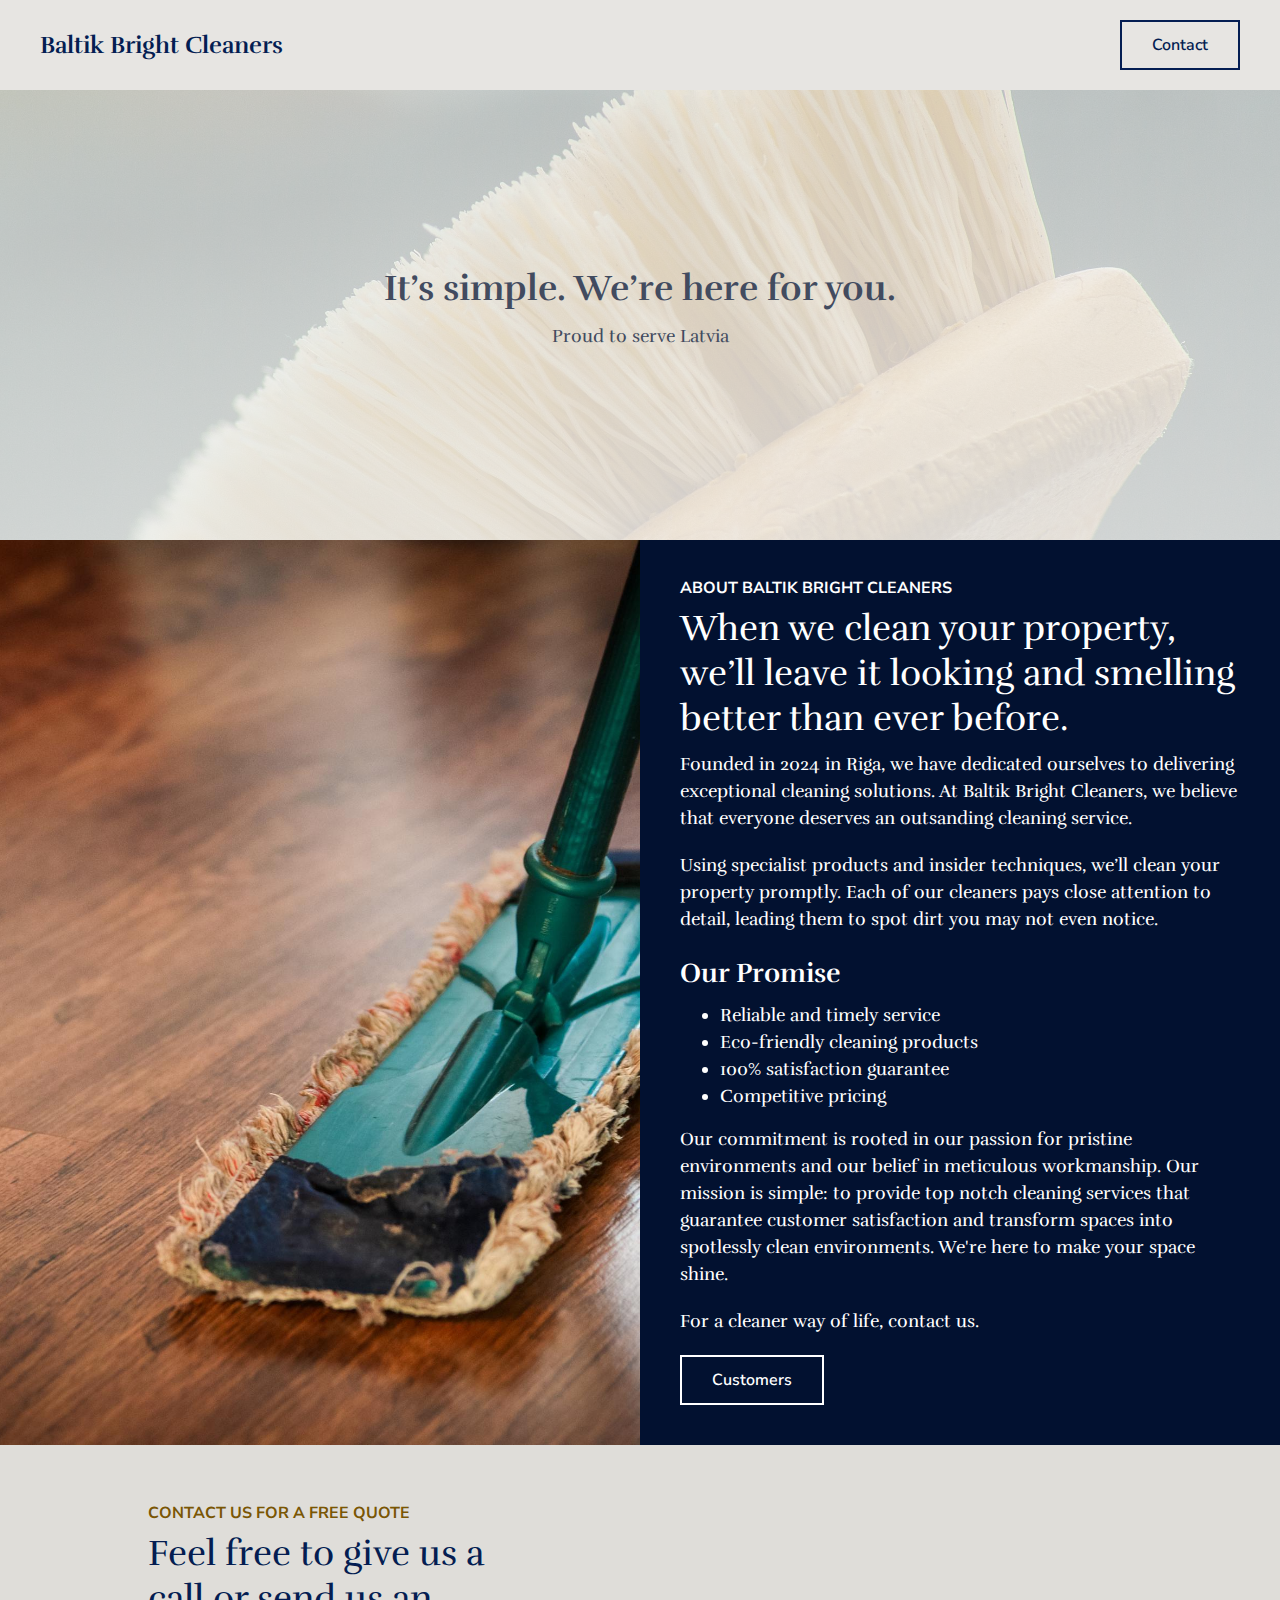
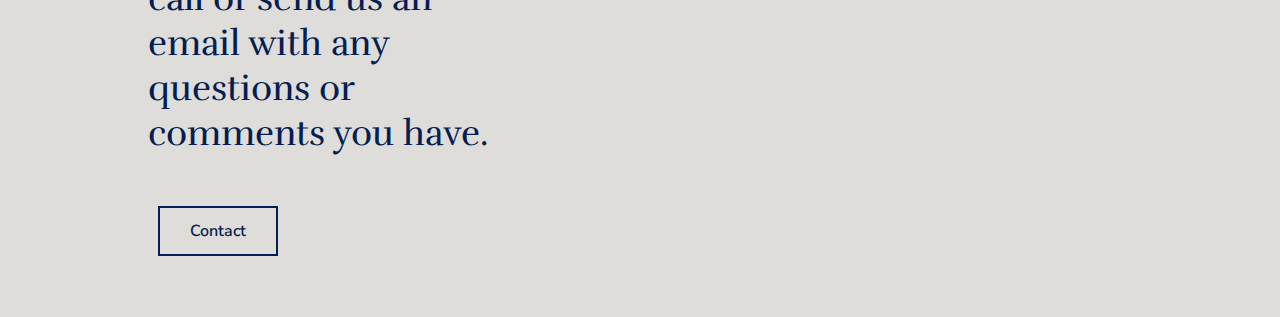
==== about/index.html @ f5e33659 "optimize page titles" ====
<!DOCTYPE html>
<html lang="en">

<head>
  <meta http-equiv="Content-Type" content="text/html; charset=UTF-8">
  <meta http-equiv="X-UA-Compatible" content="IE=edge">
  <meta http-equiv="Content-Language" content="en">
  <meta name="viewport" content="width=device-width">
  <meta content="origin-when-cross-origin" name="referrer">
  <script src="https://code.jquery.com/jquery-3.7.1.min.js"
    integrity="sha256-/JqT3SQfawRcv/BIHPThkBvs0OEvtFFmqPF/lYI/Cxo=" crossorigin="anonymous"></script>
    <link rel="stylesheet" href="../assets/css/site.css">
    <link rel="icon" href="../assets/favicon.ico" type="image/x-icon" />
  <title>Baltik Bright Cleaners | About Us</title>
  <meta name="title" content="Baltik Bright Cleaners | About Us">
</head>

<body class="has-fixed-nav is-banner-in">
  <div id="sb-navigation" class="">
    <section
      class="sb-section sb-section-opt-light option-nav-shadow option-nav-link-hover-minimal option-nav-fixed option-nav-links-display-right optio-button-none"
      style="transform: none; top: 0px;">

      <div class="container-fluid sb-container-fluid sb-container">
        <div class="row sb-row sb-row-opt-padding-top-none sb-row-opt-padding-bottom-none sb-row-opt-center">
          <div
            class="sb-column col-xs-12 col-sm-12 col-md-12 col-lg-12 col-xl-12 col-xs-offset-0 col-sm-offset-0 col-md-offset-0 col-lg-offset-0 col-xl-offset-0 sb-component-simple-top-nav">
            <div class="sb-column-content ">
              <div class="wrapper sb-top-header items-can-collapse">
                <a class="sb-top-header__brand brand" href="./index">Baltik Bright Cleaners</a>
                <button aria-label="Show navigation" class="sb-mobile-nav-btn" id="sb-mobile-nav-btn" type="button">
                  <span class="sb-mobile-nav-btn__line"></span>
                </button>

                <nav aria-label="Main" class="sb-top-header__nav sb-nav">
                  <ul class="sb-nav__list">
                    <li class="sb-nav__item sb-nav__btn  ">
                      <a class=" sb-link sb-button sb-button--nav " href="./contact" target="">Contact</a>
                    </li>
                  </ul>
                </nav>
              </div>
              <script>
                $(function () {
                  var
                    $navigationWrapper = $("#sb-navigation"),
                    $navigationSection = $("#sb-navigation > .sb-section")

                  function toggleFixedNavigation() {
                    $navigationSection = $("#sb-navigation > .sb-section")

                    if ($navigationSection.hasClass("option-nav-fixed")) {
                      var $bannerSection = $("#sb-banner > .sb-section")

                      if ($(window).scrollTop() > 0) {
                        $navigationWrapper.addClass("sb-nav--fixed");

                        var bannerOuterHeight = 0
                        if ($bannerSection.length > 0 && $("body").hasClass("is-banner-in")) {
                          bannerOuterHeight = $bannerSection.outerHeight();
                          $navigationSection.css('top', bannerOuterHeight + 'px');
                        }

                        if (!$navigationSection.hasClass('option-nav-overlay')) {
                          $('body').css('padding-top', $navigationWrapper.outerHeight() + bannerOuterHeight + 'px')
                        }
                      } else {
                        $navigationWrapper.removeClass("sb-nav--fixed");

                        if ($bannerSection.length > 0) {
                          $navigationSection.css('top', '0px');
                        }

                        if ($bannerSection.length > 0 && $("body").hasClass("is-banner-in")) {
                          $('body').css('padding-top', $bannerSection.outerHeight() + 'px');
                        } else {
                          $('body').css('padding-top', '0px');
                        }
                      }
                    }
                  }

                  // Adjust Hero top padding when nav is overlayed above it
                  function adjustHeroPadding() {
                    if (!$navigationSection.hasClass('option-nav-overlay')) return

                    const $firstHero = $('#sb-page-structure > section:first')

                    if (!$firstHero.hasClass('option-section-hero')) {
                      $navigationSection.removeClass('option-nav-overlay')
                      $('body').removeClass('has-overlay-nav')
                    } else {
                      const navHeight = $navigationSection.outerHeight()
                      const topPadding = navHeight + 20 // Plus default section padding

                      $firstHero.css('paddingTop', `${topPadding}px`);
                    }
                  }

                  adjustHeroPadding()


                  $(window).scroll(function () {
                    toggleFixedNavigation()
                  });

                  $(window).resize(function () {
                    setTimeout(function () {
                      adjustHeroPadding()
                      toggleFixedNavigation()

                      // Properly hide banner on window resize as resizing can adjust banner's height
                      if (!$navigationSection.hasClass("option-nav-fixed") && $('body').hasClass('is-banner-out')) {
                        var $bannerSection = $("#sb-banner")
                        $bannerSection.css('margin-top', '-' + $bannerSection.outerHeight() + 'px')
                      }
                    }, 200)
                  })
                });
              </script>
            </div>
          </div>
        </div>
      </div>
    </section>
  </div>
  <div id="sb-page-structure">
    <section id="about-hero"
      class="sb-section sb-section-opt-light has-background option-section-hero option-align-center"
      style="min-height: 50vh;">
      <div class="sb-background "
        style="background-image: linear-gradient(0deg, rgba(255, 255, 255, 0.8), rgba(255, 255, 255, 0.7)), url(&#39;../assets/img/026b8c1e-3cad-11e8-bbb9-0242ac11000f-jpg-hero_image.jpeg&#39;)">
      </div>
      <div class="container sb-container-fixed sb-container">
        <div class="row sb-row sb-row-opt-padding-top-large sb-row-opt-padding-bottom-large sb-row-opt-center">
          <div
            class="sb-column col-xs-12 col-sm-12 col-md-12 col-lg-12 col-xl-12 col-xs-offset-0 col-sm-offset-0 col-md-offset-0 col-lg-offset-0 col-xl-offset-0 sb-component-hero">
            <div class="sb-column-content ">
              <p>
              </p>
              <div class="sb-content sb-hero option-width sb-section-alignable ">
                <div class="sb-hero__content-wrapper">
                  <h1 class="sb-title sb-hero__title aos-init aos-animate">It’s simple. We’re here for you.</h1>
                  <div class="sb-subtitle sb-hero__subtitle aos-init aos-animate">Proud to serve Latvia</div>
                </div>
                <div class="sb-cta-wrapper sb-section-alignable sb-btn-full-width">
                </div>
              </div>
            </div>
          </div>
        </div>
      </div>
    </section>

    <section id="about"
      class="sb-section sb-section-opt-dark option-align-left option-section-background-hide sb-split-text-image-section option-image-width-6col option-width-12col"
      style="min-height: 100vh;">
      <div class="container-fluid sb-container-fluid sb-container">
        <div class="row sb-row sb-row-opt-padding-top-none sb-row-opt-padding-bottom-none sb-row-opt-center">
          <div
            class="sb-column col-xs-12 col-sm-12 col-md-12 col-lg-12 col-xl-12 col-xs-offset-0 col-sm-offset-0 col-md-offset-0 col-lg-offset-0 col-xl-offset-0 sb-component-split-text-image">
            <div class="sb-column-content ">
              <p>
              </p>
              <div class="sb-split-text-image">
                <div class="sb-split-text-image__content">
                  <div class="sb-split-text-image__body option-width sb-section-alignable">
                    <div class="sb-title sb-split-text-image__content-title">About Baltik Bright Cleaners</div>
                    <div class="sb-subtitle sb-split-text-image__content-subtitle">
                      When we clean your property, we’ll leave it
                      looking and smelling better than ever before.
                    </div>
                    <div class="sb-split-text-image__content-paragraph">
                      <p>Founded in 2024 in Riga, we have dedicated ourselves to delivering exceptional cleaning solutions.
                        At Baltik Bright Cleaners, we believe that everyone deserves an outsanding cleaning service.
                      </p>
                      <p>Using specialist products and insider techniques, we’ll clean your property promptly. Each of
                        our cleaners pays close attention to detail, leading them to spot dirt you may not even notice.
                      </p>
                      <h2>Our Promise</h2>
                      <ul>
                          <li>Reliable and timely service</li>
                          <li>Eco-friendly cleaning products</li>
                          <li>100% satisfaction guarantee</li>
                          <li>Competitive pricing</li>
                      </ul>
                      <p>Our commitment is rooted in our passion for pristine environments and our belief in meticulous workmanship.
                        Our mission is simple: to provide top notch cleaning services that guarantee customer satisfaction and transform spaces into spotlessly clean environments.
                        We're here to make your space shine.
                      </p>
                      <p>For a cleaner way of life, contact us. </p>
                    </div>
                    <div class="sb-cta-wrapper sb-section-alignable ">
                      <span>
                        <a class="sb-cta-wrapper__btn sb-button sb-button--secondary"
                          href="./testimonials" rel=" " target="">
                          Customers
                        </a>
                      </span>
                    </div>
                  </div>
                </div>
                <div class="sb-split-text-image__image">
                  <figure class="lazy"
                    style="background-image: url(&quot;../assets/img/d5908f90-3cb2-11e8-bbb9-0242ac11000f-jpg-hero_image.jpeg&quot;);">
                    <img
                      src="../assets/img/d5908f90-3cb2-11e8-bbb9-0242ac11000f-jpg-hero_image.jpeg">
                  </figure>
                </div>
              </div>
            </div>
          </div>
        </div>
      </div>
    </section>

    <section id="contact-cta-section"
      class="sb-section sb-section-opt-light option-mobile-align-icons-left option-align-left option-section-hero option-align-icons-right">
      <div class="container sb-container-fixed sb-container">
        <div class="row sb-row sb-row-opt-padding-top-large sb-row-opt-padding-bottom-large sb-row-opt-center">
          <div
            class="sb-column col-xs-12 col-sm-12 col-md-6 col-lg-6 col-xl-6 col-xs-offset-0 col-sm-offset-0 col-md-offset-0 col-lg-offset-0 col-xl-offset-0 sb-component-">
            <div class="sb-column-content ">
              <div
                class="row sb-row sb-row-opt-padding-top-none sb-row-opt-padding-bottom-none sb-row-opt-center sb-row-opt-no-component-padding">
                <div
                  class="sb-column col-xs-12 col-sm-12 col-md-12 col-lg-12 col-xl-12 col-xs-offset-0 col-sm-offset-0 col-md-offset-0 col-lg-offset-0 col-xl-offset-0 sb-component-section-title">
                  <div class="sb-column-content ">
                    <div style="display: none;"></div>
                    <div class="sb-section-title sb-section-alignable option-width aos-init aos-animate">Contact us for
                      a free quote</div>
                  </div>
                </div>
              </div>

              <div
                class="row sb-row sb-row-opt-padding-top-none sb-row-opt-padding-bottom-none sb-row-opt-center sb-row-opt-no-component-padding">
                <div
                  class="sb-column col-xs-12 col-sm-12 col-md-12 col-lg-12 col-xl-12 col-xs-offset-0 col-sm-offset-0 col-md-offset-0 col-lg-offset-0 col-xl-offset-0 sb-component-section-subtitle">
                  <div class="sb-column-content ">
                    <div class="sb-section-subtitle sb-section-alignable option-width aos-init aos-animate">
                      Feel free to give us a call or send us an
                      email with any questions or comments you have.
                    </div>
                  </div>
                </div>
              </div>

              <div
                class="row sb-row sb-row-opt-padding-top-none sb-row-opt-padding-bottom-none sb-row-opt-center sb-row-opt-no-component-padding">
                <div
                  class="sb-column col-xs-12 col-sm-12 col-md-12 col-lg-12 col-xl-12 col-xs-offset-0 col-sm-offset-0 col-md-offset-0 col-lg-offset-0 col-xl-offset-0 sb-component-paragraph">
                  <div class="sb-column-content ">
                    <div class="sb-paragraph option-width sb-section-alignable aos-init aos-animate">
                    </div>
                  </div>
                </div>
              </div>

              <div
                class="row sb-row sb-row-opt-padding-top-none sb-row-opt-padding-bottom-none sb-row-opt-center sb-row-opt-no-component-padding">
                <div
                  class="sb-column col-xs-12 col-sm-12 col-md-12 col-lg-12 col-xl-12 col-xs-offset-0 col-sm-offset-0 col-md-offset-0 col-lg-offset-0 col-xl-offset-0 sb-component-call-to-action">
                  <div class="sb-column-content ">
                    <p>
                    </p>
                    <div class="sb-cta-wrapper sb-section-alignable ">
                      <span class="aos-init aos-animate">
                        <a class="sb-cta-wrapper__btn sb-button sb-button--secondary call-to-action"
                          href="./contact" rel=" " target="">
                          Contact
                        </a>
                      </span>
                    </div>
                  </div>
                </div>
              </div>
            </div>
          </div>

          <div
            class="sb-column col-xs-12 col-sm-12 col-md-12 col-lg-12 col-xl-12 col-xs-offset-0 col-sm-offset-0 col-md-offset-0 col-lg-offset-0 col-xl-offset-0 sb-component-social-strip">
            <div class="sb-column-content ">
              <p>
              </p>
              <div class="sb-social-strip sb-section-alignable">
              </div>
            </div>
          </div>
        </div>
      </div>
    </section>
  </div>
</body>

</html>
---- assets/css/site.css ----
@import url('https://fonts.googleapis.com/css2?family=Rufina:wght@400;700&display=swap');
@import url('https://fonts.googleapis.com/css2?family=Nunito+Sans:ital,opsz,wght@0,6..12,200..1000;1,6..12,200..1000&display=swap');


.display-xl-font { font-family:"Nunito Sans";font-style:normal;font-weight:700;text-transform:uppercase;font-size:1rem;line-height:1;letter-spacing:0px; }
      
@media (max-width: 991px) {
  .display-xl-font { font-family:"Nunito Sans";font-style:normal;font-weight:700;text-transform:uppercase;font-size:1rem;line-height:1;letter-spacing:0px; }
}


@media (max-width: 767px) {
  .display-xl-font { font-family:"Nunito Sans";font-style:normal;font-weight:700;text-transform:uppercase;font-size:0.875rem;line-height:1;letter-spacing:0px; }
}



.display-lg-font { font-family:"Rufina";font-style:normal;font-weight:400;text-transform:none;font-size:2.25rem;line-height:1.25;letter-spacing:0px; }

@media (max-width: 991px) {
  .display-lg-font { font-family:"Rufina";font-style:normal;font-weight:400;text-transform:none;font-size:2.25rem;line-height:1.25;letter-spacing:0px; }
}


@media (max-width: 767px) {
  .display-lg-font { font-family:"Rufina";font-style:normal;font-weight:400;text-transform:none;font-size:2.125rem;line-height:1.25;letter-spacing:0px; }
}



.display-font { font-family:"Rufina";font-style:normal;font-weight:400;text-transform:none;font-size:1.375rem;line-height:1.25;letter-spacing:0px; }

@media (max-width: 991px) {
  .display-font { font-family:"Rufina";font-style:normal;font-weight:400;text-transform:none;font-size:1.125rem;line-height:1.25;letter-spacing:0px; }
}


@media (max-width: 767px) {
  .display-font { font-family:"Rufina";font-style:normal;font-weight:400;text-transform:none;font-size:1.125rem;line-height:1.5;letter-spacing:0px; }
}



.display-md-font { font-family:"Rufina";font-style:normal;font-weight:400;text-transform:none;font-size:1.375rem;line-height:1.25;letter-spacing:0px; }

@media (max-width: 991px) {
  .display-md-font { font-family:"Rufina";font-style:normal;font-weight:400;text-transform:none;font-size:1.125rem;line-height:1.25;letter-spacing:0px; }
}


@media (max-width: 767px) {
  .display-md-font { font-family:"Rufina";font-style:normal;font-weight:400;text-transform:none;font-size:1.125rem;line-height:1.5;letter-spacing:0px; }
}



.display-sm-font { font-family:"Rufina";font-style:normal;font-weight:700;text-transform:none;font-size:1.125rem;line-height:1.5;letter-spacing:0px; }

@media (max-width: 991px) {
  .display-sm-font { font-family:"Rufina";font-style:normal;font-weight:700;text-transform:none;font-size:1rem;line-height:1.5;letter-spacing:0px; }
}


@media (max-width: 767px) {
  .display-sm-font { font-family:"Rufina";font-style:normal;font-weight:700;text-transform:none;font-size:1rem;line-height:1.5;letter-spacing:0px; }
}



.body-font { font-family:"Rufina";font-style:normal;font-weight:400;text-transform:none;font-size:1.125rem;line-height:1.5;letter-spacing:0px; }

@media (max-width: 991px) {
  .body-font { font-family:"Rufina";font-style:normal;font-weight:400;text-transform:none;font-size:1rem;line-height:1.5;letter-spacing:0px; }
}


@media (max-width: 767px) {
  .body-font { font-family:"Rufina";font-style:normal;font-weight:400;text-transform:none;font-size:1rem;line-height:1.5;letter-spacing:0px; }
}



.body-sm-font { font-family:"Rufina";font-style:normal;font-weight:400;text-transform:none;font-size:1.125rem;line-height:1.5;letter-spacing:0px; }

@media (max-width: 991px) {
  .body-sm-font { font-family:"Rufina";font-style:normal;font-weight:400;text-transform:none;font-size:1rem;line-height:1.5;letter-spacing:0px; }
}


@media (max-width: 767px) {
  .body-sm-font { font-family:"Rufina";font-style:normal;font-weight:400;text-transform:none;font-size:1rem;line-height:1.5;letter-spacing:0px; }
}

.skip-to-main-content {
  position: absolute;
  width: 1px;
  height: 1px;
  padding: 0;
  margin: -1px;
  overflow: hidden;
  clip: rect(0, 0, 0, 0);
  white-space: nowrap;
  border: 0;
  text-align: center
}

.skip-to-main-content__text {
  font-size: 1.125rem;
  font-style: normal;
  font-family: Rufina;
  font-weight: 400;
  line-height: 1;
  letter-spacing: 0px;
  text-transform: none;
  display: inline-block;
  color: #424b5f;
  padding: 10px 20px
}

@media (max-width: 991px) {
  .skip-to-main-content__text {
    font-size: 1rem;
    font-style: normal;
    font-family: Rufina;
    font-weight: 400;
    line-height: 1;
    letter-spacing: 0px;
    text-transform: none
  }
}

@media (max-width: 767px) {
  .skip-to-main-content__text {
    font-size: 1rem;
    font-style: normal;
    font-family: Rufina;
    font-weight: 400;
    line-height: 1.25;
    letter-spacing: 0px;
    text-transform: none
  }
}

.skip-to-main-content:active,
.skip-to-main-content:focus {
  position: static;
  display: block;
  width: auto;
  height: auto;
  overflow: visible;
  clip: auto;
  white-space: normal
}

.skip-to-main-content:active .skip-to-main-content__text,
.skip-to-main-content:focus .skip-to-main-content__text {
  outline: 1px dotted #424b5f
}

#sb-navigation,
#sb-page-structure,
#sb-footer {
  overflow-x: clip
}

.sb-container {
  display: flex;
  flex: 100%;
  align-items: flex-start;
  flex-direction: column;
  justify-content: center;
  padding: 0;
  position: relative;
  z-index: 200;
  height: 100%
}

.sb-container-fixed {
  max-width: 1024px
}

.sb-section {
  align-items: center;
  display: flex;
  flex-direction: row;
  position: relative;
  z-index: auto;
  padding: 20px
}

.sb-section:first-of-type .sb-container:first-of-type {
  align-items: center;
  display: flex;
  justify-content: center
}

.sb-section-opt-light {
  background-color: #e7e5e2
}

.sb-section-opt-light:nth-of-type(2n+3) {
  background-color: #dfddd9
}

.sb-section-opt-dark {
  background-color: #021130
}

.sb-section-opt-dark:nth-of-type(2n+3) {
  background-color: #000
}

.sb-section-opt-accent {
  background-color: #7a5604
}

.sb-section.has-background>.sb-container::before,
.sb-section.has-background+.sb-section>.sb-container::before {
  display: none !important
}

.sb-row {
  align-items: center;
  margin-left: 0;
  margin-right: 0;
  width: 100%
}

.sb-container-fixed>.sb-row.sb-row-opt-no-component-padding {
  padding-left: 20px;
  padding-right: 20px
}

.sb-row.sb-row-opt-no-component-padding .sb-column {
  padding: 0
}

.sb-column,
.sb-column-content {
  position: relative
}

.sb-background {
  position: absolute;
  top: 0;
  right: 0;
  bottom: 0;
  left: 0;
  background-position: center;
  background-size: cover
}

[data-aos-enabled] #sb-page-structure .sb-section {
  overflow: hidden
}






.option-image-padding-none[class*='option-grid-items-background'] .items-grid__item-image {
  margin: -20px -20px 20px
}

.option-image-padding-none[class*='option-grid-items-background'] .items-grid__item-image .option-image {
  width: 100%
}

.option-image-padding-none[class*='option-grid-items-background'] .items-grid__item-image .option-image::after {
  padding-top: 66.66%
}

.items-grid {
  list-style: none;
  margin: 20px -10px 0 !important;
  padding: 0;
  display: flex;
  flex-direction: row;
  flex-wrap: wrap;
  justify-content: flex-start
}

@media (max-width: 767px) {
  .items-grid {
    margin: 20px 0 0 !important
  }
}

.sb-column .sb-column-content.option-align-left .items-grid.sb-section-alignable {
  justify-content: flex-start
}

.sb-column .sb-column-content.option-align-center .items-grid.sb-section-alignable {
  justify-content: center
}

.items-grid__item {
  margin: 10px 0;
  padding-left: 10px;
  padding-right: 10px;
  flex: 0 0 100%
}

.items-grid__item.is-hidden {
  display: none
}

.items-grid__item-body>a:focus {
  outline: 5px auto;
  outline-offset: 2px
}

.items-grid__item-image>a {
  display: block;
  text-decoration: none !important
}

.items-grid__item-image>a:focus {
  outline: 5px auto;
  outline-offset: 2px
}

.items-grid__item-image figure {
  display: block
}

.option-align-center .items-grid__item-image figure {
  margin-left: auto;
  margin-right: auto
}

.items-grid__header {
  font-size: 1.5rem;
  font-style: normal;
  font-family: Rufina;
  font-weight: 700;
  line-height: 1.25;
  letter-spacing: 0px;
  text-transform: none;
  margin-top: 10px
}

@media (max-width: 991px) {
  .items-grid__header {
    font-size: 1.5rem;
    font-style: normal;
    font-family: Rufina;
    font-weight: 700;
    line-height: 1.25;
    letter-spacing: 0px;
    text-transform: none
  }
}

@media (max-width: 767px) {
  .items-grid__header {
    font-size: 1.5rem;
    font-style: normal;
    font-family: Rufina;
    font-weight: 700;
    line-height: 1.25;
    letter-spacing: 0px;
    text-transform: none
  }
}

.sb-section-opt-light .items-grid__header,
.sb-section-opt-light .items-grid__header div,
.sb-section-opt-light .items-grid__header span,
.sb-section-opt-light .items-grid__header p {
  color: #041d52
}

.sb-section-opt-dark .items-grid__header,
.sb-section-opt-dark .items-grid__header div,
.sb-section-opt-dark .items-grid__header span,
.sb-section-opt-dark .items-grid__header p {
  color: #fff
}

.sb-section-opt-accent .items-grid__header,
.sb-section-opt-accent .items-grid__header div,
.sb-section-opt-accent .items-grid__header span,
.sb-section-opt-accent .items-grid__header p {
  color: #fff
}

@media (min-width: 544px) {
  .items-grid__header {
    word-break: break-word;
    margin-top: 20px
  }
}

.items-grid__subheader {
  font-size: 1.125rem;
  font-style: normal;
  font-family: Rufina;
  font-weight: 400;
  line-height: 1.5;
  letter-spacing: 0px;
  text-transform: none
}

@media (max-width: 991px) {
  .items-grid__subheader {
    font-size: 1rem;
    font-style: normal;
    font-family: Rufina;
    font-weight: 400;
    line-height: 1.5;
    letter-spacing: 0px;
    text-transform: none
  }
}

@media (max-width: 767px) {
  .items-grid__subheader {
    font-size: 1rem;
    font-style: normal;
    font-family: Rufina;
    font-weight: 400;
    line-height: 1.5;
    letter-spacing: 0px;
    text-transform: none
  }
}

.sb-section-opt-light .items-grid__subheader,
.sb-section-opt-light .items-grid__subheader div,
.sb-section-opt-light .items-grid__subheader span,
.sb-section-opt-light .items-grid__subheader p {
  color: #424b5f
}

.sb-section-opt-dark .items-grid__subheader,
.sb-section-opt-dark .items-grid__subheader div,
.sb-section-opt-dark .items-grid__subheader span,
.sb-section-opt-dark .items-grid__subheader p {
  color: #fff
}

.sb-section-opt-accent .items-grid__subheader,
.sb-section-opt-accent .items-grid__subheader div,
.sb-section-opt-accent .items-grid__subheader span,
.sb-section-opt-accent .items-grid__subheader p {
  color: #fff
}

.items-grid__description {
  font-size: 1.125rem;
  font-style: normal;
  font-family: Rufina;
  font-weight: 400;
  line-height: 1.5;
  letter-spacing: 0px;
  text-transform: none;
  margin-top: 10px
}

@media (max-width: 991px) {
  .items-grid__description {
    font-size: 1rem;
    font-style: normal;
    font-family: Rufina;
    font-weight: 400;
    line-height: 1.5;
    letter-spacing: 0px;
    text-transform: none
  }
}

@media (max-width: 767px) {
  .items-grid__description {
    font-size: 1rem;
    font-style: normal;
    font-family: Rufina;
    font-weight: 400;
    line-height: 1.5;
    letter-spacing: 0px;
    text-transform: none
  }
}

.sb-section-opt-light .items-grid__description,
.sb-section-opt-light .items-grid__description div,
.sb-section-opt-light .items-grid__description span,
.sb-section-opt-light .items-grid__description p {
  color: #424b5f
}

.sb-section-opt-dark .items-grid__description,
.sb-section-opt-dark .items-grid__description div,
.sb-section-opt-dark .items-grid__description span,
.sb-section-opt-dark .items-grid__description p {
  color: #fff
}

.sb-section-opt-accent .items-grid__description,
.sb-section-opt-accent .items-grid__description div,
.sb-section-opt-accent .items-grid__description span,
.sb-section-opt-accent .items-grid__description p {
  color: #fff
}

.option-columns-3col.sb-column-content .items-grid .items-grid__item,
.option-columns-3col .items-grid .items-grid__item {
  flex: 0 0 33.33333%
}

@media (max-width: 767px) {

  .option-columns-3col.sb-column-content .items-grid .items-grid__item,
  .option-columns-3col .items-grid .items-grid__item {
    flex: 0 0 100%;
    padding-left: 0;
    padding-right: 0
  }
}

.items-grid__item--bg-light .items-grid__item-body {
  padding: 20px;
  height: 100%
}

.sb-section-opt-light .items-grid__item--bg-light .items-grid__item-body,
.sb-section-opt-dark .items-grid__item--bg-light .items-grid__item-body,
.sb-section-opt-accent .items-grid__item--bg-light .items-grid__item-body {
  background-color: #e7e5e2
}

.sb-section-opt-light .items-grid__item--bg-light .items-grid__header,
.sb-section-opt-light .items-grid__item--bg-light .items-grid__header div,
.sb-section-opt-light .items-grid__item--bg-light .items-grid__header span,
.sb-section-opt-light .items-grid__item--bg-light .items-grid__header p,
.sb-section-opt-dark .items-grid__item--bg-light .items-grid__header,
.sb-section-opt-dark .items-grid__item--bg-light .items-grid__header div,
.sb-section-opt-dark .items-grid__item--bg-light .items-grid__header span,
.sb-section-opt-dark .items-grid__item--bg-light .items-grid__header p,
.sb-section-opt-accent .items-grid__item--bg-light .items-grid__header,
.sb-section-opt-accent .items-grid__item--bg-light .items-grid__header div,
.sb-section-opt-accent .items-grid__item--bg-light .items-grid__header span,
.sb-section-opt-accent .items-grid__item--bg-light .items-grid__header p {
  color: #041d52
}

.sb-section-opt-light .items-grid__item--bg-light .items-grid__subheader,
.sb-section-opt-light .items-grid__item--bg-light .items-grid__subheader div,
.sb-section-opt-light .items-grid__item--bg-light .items-grid__subheader span,
.sb-section-opt-light .items-grid__item--bg-light .items-grid__subheader p,
.sb-section-opt-dark .items-grid__item--bg-light .items-grid__subheader,
.sb-section-opt-dark .items-grid__item--bg-light .items-grid__subheader div,
.sb-section-opt-dark .items-grid__item--bg-light .items-grid__subheader span,
.sb-section-opt-dark .items-grid__item--bg-light .items-grid__subheader p,
.sb-section-opt-accent .items-grid__item--bg-light .items-grid__subheader,
.sb-section-opt-accent .items-grid__item--bg-light .items-grid__subheader div,
.sb-section-opt-accent .items-grid__item--bg-light .items-grid__subheader span,
.sb-section-opt-accent .items-grid__item--bg-light .items-grid__subheader p {
  color: #424b5f
}

.sb-section-opt-light .items-grid__item--bg-light .items-grid__description,
.sb-section-opt-light .items-grid__item--bg-light .items-grid__description div,
.sb-section-opt-light .items-grid__item--bg-light .items-grid__description span,
.sb-section-opt-light .items-grid__item--bg-light .items-grid__description p,
.sb-section-opt-dark .items-grid__item--bg-light .items-grid__description,
.sb-section-opt-dark .items-grid__item--bg-light .items-grid__description div,
.sb-section-opt-dark .items-grid__item--bg-light .items-grid__description span,
.sb-section-opt-dark .items-grid__item--bg-light .items-grid__description p,
.sb-section-opt-accent .items-grid__item--bg-light .items-grid__description,
.sb-section-opt-accent .items-grid__item--bg-light .items-grid__description div,
.sb-section-opt-accent .items-grid__item--bg-light .items-grid__description span,
.sb-section-opt-accent .items-grid__item--bg-light .items-grid__description p {
  color: #424b5f
}

.sb-section-opt-light .items-grid__item.active .items-grid__item-body {
  box-shadow: 0 0 0 4px #9b9b99
}

.sb-section-opt-dark .items-grid__item.active .items-grid__item-body {
  box-shadow: 0 0 0 4px #fff
}

.sb-section-opt-accent .items-grid__item.active .items-grid__item-body {
  box-shadow: 0 0 0 4px #fff
}




.simple-cards .items-grid__item {
  display: flex
}

.simple-cards .items-grid__item-body {
  border: 0;
  text-align: center;
  margin: 0;
  padding: 20px;
  display: flex;
  flex-direction: column;
  flex: 1
}

.option-align-left .simple-cards .items-grid__item-body {
  text-align: left
}

.option-align-default .simple-cards .items-grid__item-body {
  text-align: left
}

.simple-cards .items-grid__item-image {
  order: 1;
  margin: 0 0 20px
}

.simple-cards .items-grid__item-image .option-image {
  margin-left: auto;
  margin-right: auto
}

.option-align-left .simple-cards .items-grid__item-image .option-image {
  margin-left: 0
}

.option-align-default .simple-cards .items-grid__item-image .option-image {
  margin-left: 0
}

.simple-cards .items-grid__description {
  margin: 0 0 20px;
  width: 100%;
  order: 2
}

.simple-cards__headers {
  order: 3
}

.simple-cards__headers .items-grid__header {
  margin: 0
}

.simple-cards__headers .items-grid__subheader {
  margin: 5px 0 0
}

.option-card-order-image-header-text .simple-cards .items-grid__item-image {
  order: 1;
  margin-bottom: 20px
}

.option-card-order-image-header-text .simple-cards .items-grid__description {
  order: 3;
  margin-bottom: 0
}

.option-card-order-image-header-text .simple-cards .simple-cards__headers {
  order: 2;
  margin-bottom: 20px
}

/* Bootstrap v4.0.0-alpha.2 (http://getbootstrap.com)

 * Copyright 2011-2015 Twitter, Inc.

 * Licensed under MIT (https://github.com/twbs/bootstrap/blob/master/LICENSE)

 *//*! normalize.css v3.0.3 | MIT License | github.com/necolas/normalize.css */html{font-family:sans-serif;-ms-text-size-adjust:100%;-webkit-text-size-adjust:100%}body{margin:0}figure,footer,main,menu,nav,section{display:block}[hidden]{display:none}a{background-color:transparent}a:active{outline:0}a:hover{outline:0}b{font-weight:bold}h1{font-size:2em;margin:0.67em 0}img{border:0}svg:not(:root){overflow:hidden}figure{margin:1em 40px}code{font-family:monospace, monospace;font-size:1em}button,input,select,textarea{color:inherit;font:inherit;margin:0}button{overflow:visible}button,select{text-transform:none}button,html input[type="button"],input[type="submit"]{-webkit-appearance:button;cursor:pointer}button[disabled],html input[disabled]{cursor:default}button::-moz-focus-inner,input::-moz-focus-inner{border:0;padding:0}input{line-height:normal}input[type="checkbox"]{box-sizing:border-box;padding:0}input[type="number"]::-webkit-inner-spin-button,input[type="number"]::-webkit-outer-spin-button{height:auto}input[type="search"]{-webkit-appearance:textfield;box-sizing:content-box}input[type="search"]::-webkit-search-cancel-button,input[type="search"]::-webkit-search-decoration{-webkit-appearance:none}textarea{overflow:auto}@media print{*,*::before,*::after{text-shadow:none !important;box-shadow:none !important}a,a:visited{text-decoration:underline}img{page-break-inside:avoid}img{max-width:100% !important}p,h2,h3{orphans:3;widows:3}h2,h3{page-break-after:avoid}.label{border:1px solid #000}}html{box-sizing:border-box}*,*::before,*::after{box-sizing:inherit}@-moz-viewport{width:device-width}@-ms-viewport{width:device-width}@-o-viewport{width:device-width}@-webkit-viewport{width:device-width}@viewport{width:device-width}html{font-size:16px;-webkit-tap-highlight-color:transparent}body{font-family:"Helvetica Neue",Helvetica,Arial,sans-serif;font-size:1rem;line-height:1.5;color:#373a3c;background-color:#fff}h1,h2,h3{margin-top:0;margin-bottom:.5rem}p{margin-top:0;margin-bottom:1rem}address{margin-bottom:1rem;font-style:normal;line-height:inherit}ol,ul{margin-top:0;margin-bottom:1rem}ol ol,ul ul,ol ul,ul ol{margin-bottom:0}a{color:#0275d8;text-decoration:none}a:focus,a:hover{color:#014c8c;text-decoration:underline}a:focus{outline:thin dotted;outline:5px auto -webkit-focus-ring-color;outline-offset:-2px}figure{margin:0 0 1rem}img{vertical-align:middle}a,button,input,label,select,textarea{touch-action:manipulation}label{display:inline-block;margin-bottom:.5rem}button:focus{outline:1px dotted;outline:5px auto -webkit-focus-ring-color}input,button,select,textarea{margin:0;line-height:inherit;border-radius:0}textarea{resize:vertical}input[type="search"]{box-sizing:inherit;-webkit-appearance:none}[hidden]{display:none !important}.container{margin-left:auto;margin-right:auto;padding-left:20px;padding-right:20px}@media (min-width: 544px){.container{max-width:576px}}@media (min-width: 768px){.container{max-width:720px}}@media (min-width: 992px){.container{max-width:940px}}@media (min-width: 1200px){.container{max-width:1140px}}.container-fluid{margin-left:auto;margin-right:auto;padding-left:20px;padding-right:20px}.row{display:flex;flex-wrap:wrap;margin-left:-20px;margin-right:-20px}.col-xs-12,.col-sm-12,.col-md-5,.col-md-6,.col-md-8,.col-md-12,.col-lg-8,.col-lg-12,.col-xl-12{position:relative;min-height:1px;padding-left:20px;padding-right:20px}.col-xs-12{flex:0 0 100%}.col-xs-offset-0{margin-left:0%}@media (min-width: 544px){.col-sm-12{flex:0 0 100%}.col-sm-offset-0{margin-left:0%}}@media (min-width: 768px){.col-md-5{flex:0 0 41.66667%}.col-md-6{flex:0 0 50%}.col-md-8{flex:0 0 66.66667%}.col-md-12{flex:0 0 100%}.col-md-offset-0{margin-left:0%}}@media (min-width: 992px){.col-lg-8{flex:0 0 66.66667%}.col-lg-12{flex:0 0 100%}.col-lg-offset-0{margin-left:0%}}@media (min-width: 1200px){.col-xl-12{flex:0 0 100%}.sb-contact{flex:1 0 50%}.col-xl-offset-0{margin-left:0%}}.figure{display:inline-block}@media (max-width: 543px){.hidden-xs-down{display:none !important}}@media (max-width: 767px){.hidden-sm-down{display:none !important}}@media (max-width: 991px){.hidden-md-down{display:none !important}}@keyframes loadingStateAnimation{0%{transform:rotate(0deg)}100%{transform:rotate(360deg)}}html{font-size:16px}body{font-size:1.125rem;font-style:normal;font-family:Rufina;font-weight:400;line-height:1.5;letter-spacing:0px;text-transform:none}@media (max-width: 991px){body{font-size:1rem;font-style:normal;font-family:Rufina;font-weight:400;line-height:1.5;letter-spacing:0px;text-transform:none}}@media (max-width: 767px){body{font-size:1rem;font-style:normal;font-family:Rufina;font-weight:400;line-height:1.5;letter-spacing:0px;text-transform:none}}div,h1,h2,h3,p,span,input{color:#424b5f}.sb-section-opt-light div,.sb-section-opt-light h1,.sb-section-opt-light h2,.sb-section-opt-light h3,.sb-section-opt-light p,.sb-section-opt-light span,.sb-section-opt-light input{color:#424b5f}.sb-section-opt-dark div,.sb-section-opt-dark h1,.sb-section-opt-dark h2,.sb-section-opt-dark h3,.sb-section-opt-dark p,.sb-section-opt-dark span,.sb-section-opt-dark input{color:#fff}.sb-section-opt-accent div,.sb-section-opt-accent h1,.sb-section-opt-accent h2,.sb-section-opt-accent h3,.sb-section-opt-accent p,.sb-section-opt-accent span,.sb-section-opt-accent input{color:#fff}p{margin-bottom:20px}p:last-of-type{margin-bottom:0}a,a:link,a:visited{font-size:1.125rem;font-style:normal;font-family:Rufina;font-weight:400;line-height:1;letter-spacing:0px;text-transform:none;color:#424b5f;word-break:break-word;text-decoration:underline}@media (max-width: 991px){a,a:link,a:visited{font-size:1rem;font-style:normal;font-family:Rufina;font-weight:400;line-height:1;letter-spacing:0px;text-transform:none}}@media (max-width: 767px){a,a:link,a:visited{font-size:1rem;font-style:normal;font-family:Rufina;font-weight:400;line-height:1.25;letter-spacing:0px;text-transform:none}}.sb-section-opt-light a,.sb-section-opt-light a:link,.sb-section-opt-light a:visited{color:#424b5f}.sb-section-opt-dark a,.sb-section-opt-dark a:link,.sb-section-opt-dark a:visited{color:#fff}.sb-section-opt-accent a,.sb-section-opt-accent a:link,.sb-section-opt-accent a:visited{color:#fff}a:hover,a:focus,a:link:hover,a:link:focus,a:visited:hover,a:visited:focus{text-decoration:none}a:focus-visible,a:link:focus-visible,a:visited:focus-visible{outline:2px auto Highlight;outline:2px auto -webkit-focus-ring-color;outline-offset:2px}[data-sb-type='text'] a,[data-sb-type='text'] a:link,[data-sb-type='text'] a:visited,[data-sb-type='rich-text'] a,[data-sb-type='rich-text'] a:link,[data-sb-type='rich-text'] a:visited{font-family:inherit;font-size:inherit;font-weight:inherit;line-height:inherit;letter-spacing:inherit;text-transform:inherit;font-style:inherit}[data-sb-type='text']>a,[data-sb-type='text']>a:link>a:visited,[data-sb-type='rich-text']>a,[data-sb-type='rich-text']>a:link>a:visited{color:#424b5f}.sb-section-opt-light [data-sb-type='text']>a,.sb-section-opt-light [data-sb-type='text']>a:link>a:visited,.sb-section-opt-light [data-sb-type='rich-text']>a,.sb-section-opt-light [data-sb-type='rich-text']>a:link>a:visited{color:#424b5f}.sb-section-opt-dark [data-sb-type='text']>a,.sb-section-opt-dark [data-sb-type='text']>a:link>a:visited,.sb-section-opt-dark [data-sb-type='rich-text']>a,.sb-section-opt-dark [data-sb-type='rich-text']>a:link>a:visited{color:#fff}.sb-section-opt-accent [data-sb-type='text']>a,.sb-section-opt-accent [data-sb-type='text']>a:link>a:visited,.sb-section-opt-accent [data-sb-type='rich-text']>a,.sb-section-opt-accent [data-sb-type='rich-text']>a:link>a:visited{color:#fff}[data-sb-type='text'] span,[data-sb-type='rich-text'] span{color:inherit}[data-sb-type='text'] span a,[data-sb-type='text'] span a:link,[data-sb-type='text'] span a:visited,[data-sb-type='rich-text'] span a,[data-sb-type='rich-text'] span a:link,[data-sb-type='rich-text'] span a:visited{color:inherit}.email{text-transform:lowercase !important}.brand,.brand:link,.brand:visited{font-size:1.5rem;font-style:normal;font-family:Rufina;font-weight:900;line-height:1.25;letter-spacing:0px;text-transform:none;color:#041d52;text-decoration:none}@media (max-width: 991px){.brand,.brand:link,.brand:visited{font-size:1.125rem;font-style:normal;font-family:Rufina;font-weight:700;line-height:1.25;letter-spacing:0px;text-transform:none}}@media (max-width: 767px){.brand,.brand:link,.brand:visited{font-size:1.25rem;font-style:normal;font-family:Rufina;font-weight:900;line-height:1.25;letter-spacing:0px;text-transform:none}}.brand:hover,.brand:focus,.brand:link:hover,.brand:link:focus,.brand:visited:hover,.brand:visited:focus{color:inherit;text-decoration:none}.sb-section-opt-light .brand,.sb-section-opt-light .brand:link,.sb-section-opt-light .brand:visited{color:#041d52}.sb-section-opt-dark .brand,.sb-section-opt-dark .brand:link,.sb-section-opt-dark .brand:visited{color:#fff}.sb-section-opt-accent .brand,.sb-section-opt-accent .brand:link,.sb-section-opt-accent .brand:visited{color:#fff}figure{margin:0}.sb-row-opt-padding-top-large{padding-top:40px}@media (max-width: 767px){.sb-row-opt-padding-top-large{padding-top:10px}}.sb-row-opt-padding-bottom-large{padding-bottom:40px}@media (max-width: 767px){.sb-row-opt-padding-bottom-large{padding-bottom:10px}}.skip-to-main-content{position:absolute;width:1px;height:1px;padding:0;margin:-1px;overflow:hidden;clip:rect(0, 0, 0, 0);white-space:nowrap;border:0;text-align:center}.skip-to-main-content__text{font-size:1.125rem;font-style:normal;font-family:Rufina;font-weight:400;line-height:1;letter-spacing:0px;text-transform:none;display:inline-block;color:#424b5f;padding:10px 20px}@media (max-width: 991px){.skip-to-main-content__text{font-size:1rem;font-style:normal;font-family:Rufina;font-weight:400;line-height:1;letter-spacing:0px;text-transform:none}}@media (max-width: 767px){.skip-to-main-content__text{font-size:1rem;font-style:normal;font-family:Rufina;font-weight:400;line-height:1.25;letter-spacing:0px;text-transform:none}}.skip-to-main-content:active,.skip-to-main-content:focus{position:static;display:block;width:auto;height:auto;overflow:visible;clip:auto;white-space:normal}.skip-to-main-content:active .skip-to-main-content__text,.skip-to-main-content:focus .skip-to-main-content__text{outline:1px dotted #424b5f}#sb-navigation,#sb-page-structure,#sb-footer{overflow-x:clip}.sb-container{display:flex;flex:100%;align-items:flex-start;flex-direction:column;justify-content:center;padding:0;position:relative;z-index:200;height:100%}.sb-container-fixed{max-width:1024px}.sb-section{align-items:center;display:flex;flex-direction:row;position:relative;z-index:auto;padding:20px}.sb-section:first-of-type .sb-container:first-of-type{align-items:center;display:flex;justify-content:center}.sb-section-opt-light{background-color:#e7e5e2}.sb-section-opt-light:nth-of-type(2n+3){background-color:#dfddd9}.sb-section-opt-light.option-section-background-overlay-30-bottom::before{background-color:#021130}.sb-section-opt-dark{background-color:#021130}.sb-section-opt-dark:nth-of-type(2n+3){background-color:#000}.sb-section-opt-dark.option-section-background-overlay-30-bottom::before{background-color:#e7e5e2}.sb-section-opt-accent{background-color:#7a5604}.sb-section-opt-accent.option-section-background-overlay-30-bottom::before{background-color:#e7e5e2}.option-section-background-overlay-30-bottom::before{display:block;content:'';position:absolute;left:0;right:0;bottom:0;top:50%}.option-section-background-overlay-30-bottom::before{bottom:0;top:70%}.sb-section.has-background>.sb-container::before,.sb-section.has-background+.sb-section>.sb-container::before{display:none !important}.sb-row{align-items:center;margin-left:0;margin-right:0;width:100%}.sb-column,.sb-column-content{position:relative}.sb-background{position:absolute;top:0;right:0;bottom:0;left:0;background-position:center;background-size:cover}.option-section-background-hide .sb-background{display:none}[data-aos-enabled] #sb-page-structure .sb-section{overflow:hidden}.sb-swipe-notification{position:absolute;z-index:10000;left:0;top:0;bottom:0;right:0;background:rgba(0,0,0,0.5);display:flex;justify-content:center;align-items:center;opacity:0;transition:opacity 0.18s ease-in}.grecaptcha-badge{opacity:0}.option-width{width:75%}@media (max-width: 767px){.option-width{width:100%}}.option-width-8col .option-width{width:66.66667%}.option-width-12col .option-width{width:auto}@media (max-width: 767px){.option-width-8col .option-width,.option-width-12col .option-width{width:auto}}.sb-section .sb-section-alignable{margin-right:auto;text-align:left;align-self:left;justify-content:flex-start}.sb-section.option-align-left .sb-section-alignable{margin-right:auto;margin-left:0;text-align:left;align-self:left;justify-content:flex-start}@media (max-width: 767px){.sb-section.option-align-left .sb-cta-wrapper{align-items:flex-start}}.sb-section.option-align-center .sb-section-alignable{margin-left:auto;margin-right:auto;text-align:center;align-self:center;justify-content:center}@media (max-width: 767px){.sb-section.option-align-center .sb-cta-wrapper{align-items:center}.sb-section.option-align-center .sb-cta-wrapper span{text-align:center}}.sb-column .sb-column-content.option-align-left,.sb-column .sb-column-content.option-align-left .sb-section-alignable{margin-right:auto;text-align:left;align-self:left}.sb-column .sb-column-content.option-align-center,.sb-column .sb-column-content.option-align-center .sb-section-alignable{margin-left:auto;margin-right:auto;text-align:center;align-self:center}.sb-button,.sb-button:link,.sb-button:visited{display:inline-flex;align-items:center;justify-content:center;text-align:center;vertical-align:middle;transition:all .15s ease-in-out;text-decoration:none;margin:0;min-height:50px;padding:10px 30px;border:2px solid;border-radius:0px}.sb-button:hover,.sb-button:focus,.sb-button:active,.sb-button:link:hover,.sb-button:link:focus,.sb-button:link:active,.sb-button:visited:hover,.sb-button:visited:focus,.sb-button:visited:active{outline:0;box-shadow:none;text-decoration:none}.sb-button[disabled]{opacity:.3;cursor:not-allowed}.sb-button.is-loading{position:relative;pointer-events:none;opacity:.7;cursor:not-allowed;color:transparent !important}.sb-button.is-loading::after{display:block;content:'';border-radius:50%;width:20px;height:20px;border:3px solid rgba(255,255,255,0.2);border-left:3px solid #ffffff;position:absolute;left:50%;top:50%;margin-top:-10px;margin-left:-10px;transform:translateZ(0);animation:loadingStateAnimation 1.1s infinite linear}.sb-button--nav,.sb-button--nav:link,.sb-button--nav:visited{font-size:1rem;font-style:normal;font-family:Nunito Sans;font-weight:600;line-height:1;letter-spacing:0px;text-transform:none;border-radius:0px;border-width:2px}@media (max-width: 991px){.sb-button--nav,.sb-button--nav:link,.sb-button--nav:visited{font-size:1rem;font-style:normal;font-family:Nunito Sans;font-weight:600;line-height:1.25;letter-spacing:0px;text-transform:none}}@media (max-width: 767px){.sb-button--nav,.sb-button--nav:link,.sb-button--nav:visited{font-size:1rem;font-style:normal;font-family:Nunito Sans;font-weight:600;line-height:1.25;letter-spacing:0px;text-transform:none}}.sb-section-opt-light .sb-button--nav,.sb-section-opt-light .sb-button--nav:link,.sb-section-opt-light .sb-button--nav:visited{color:#041d52;border-color:#041d52;background-color:transparent}.sb-section-opt-light .sb-button--nav svg,.sb-section-opt-light .sb-button--nav:link svg,.sb-section-opt-light .sb-button--nav:visited svg{fill:#041d52}.sb-section-opt-light .sb-button--nav:hover,.sb-section-opt-light .sb-button--nav:link:hover,.sb-section-opt-light .sb-button--nav:visited:hover{color:#fff;border-color:#7a5604;background-color:#7a5604}.sb-section-opt-light .sb-button--nav:hover svg,.sb-section-opt-light .sb-button--nav:link:hover svg,.sb-section-opt-light .sb-button--nav:visited:hover svg{fill:#fff}.sb-section-opt-light .sb-button--nav:focus,.sb-section-opt-light .sb-button--nav:active,.sb-section-opt-light .sb-button--nav:link:focus,.sb-section-opt-light .sb-button--nav:link:active,.sb-section-opt-light .sb-button--nav:visited:focus,.sb-section-opt-light .sb-button--nav:visited:active{color:#fff;border-color:#c08d20;background-color:#c08d20}.sb-section-opt-light .sb-button--nav:focus svg,.sb-section-opt-light .sb-button--nav:active svg,.sb-section-opt-light .sb-button--nav:link:focus svg,.sb-section-opt-light .sb-button--nav:link:active svg,.sb-section-opt-light .sb-button--nav:visited:focus svg,.sb-section-opt-light .sb-button--nav:visited:active svg{fill:#fff}.sb-section-opt-light .sb-button--nav:focus,.sb-section-opt-light .sb-button--nav:link:focus,.sb-section-opt-light .sb-button--nav:visited:focus{box-shadow:0 0 0 2px #e7e5e2,0 0 0 4px #c08d20}.sb-section-opt-light .sb-button--nav span,.sb-section-opt-light .sb-button--nav:link span,.sb-section-opt-light .sb-button--nav:visited span{color:inherit}.sb-section-opt-light .sb-button--nav.is-loading::after,.sb-section-opt-light .sb-button--nav:link.is-loading::after,.sb-section-opt-light .sb-button--nav:visited.is-loading::after{border-color:rgba(4,29,82,0.2);border-left-color:#041d52}.sb-section-opt-light .sb-button--nav.is-loading:focus::after,.sb-section-opt-light .sb-button--nav.is-loading:active::after,.sb-section-opt-light .sb-button--nav:link.is-loading:focus::after,.sb-section-opt-light .sb-button--nav:link.is-loading:active::after,.sb-section-opt-light .sb-button--nav:visited.is-loading:focus::after,.sb-section-opt-light .sb-button--nav:visited.is-loading:active::after{border-color:rgba(255,255,255,0.2);border-left-color:#fff}.sb-section-opt-dark .sb-button--nav,.sb-section-opt-dark .sb-button--nav:link,.sb-section-opt-dark .sb-button--nav:visited{color:#fff;border-color:#fff;background-color:transparent}.sb-section-opt-dark .sb-button--nav svg,.sb-section-opt-dark .sb-button--nav:link svg,.sb-section-opt-dark .sb-button--nav:visited svg{fill:#fff}.sb-section-opt-dark .sb-button--nav:hover,.sb-section-opt-dark .sb-button--nav:link:hover,.sb-section-opt-dark .sb-button--nav:visited:hover{color:#fff;border-color:#7a5604;background-color:#7a5604}.sb-section-opt-dark .sb-button--nav:hover svg,.sb-section-opt-dark .sb-button--nav:link:hover svg,.sb-section-opt-dark .sb-button--nav:visited:hover svg{fill:#fff}.sb-section-opt-dark .sb-button--nav:focus,.sb-section-opt-dark .sb-button--nav:active,.sb-section-opt-dark .sb-button--nav:link:focus,.sb-section-opt-dark .sb-button--nav:link:active,.sb-section-opt-dark .sb-button--nav:visited:focus,.sb-section-opt-dark .sb-button--nav:visited:active{color:#fff;border-color:#c08d20;background-color:#c08d20}.sb-section-opt-dark .sb-button--nav:focus svg,.sb-section-opt-dark .sb-button--nav:active svg,.sb-section-opt-dark .sb-button--nav:link:focus svg,.sb-section-opt-dark .sb-button--nav:link:active svg,.sb-section-opt-dark .sb-button--nav:visited:focus svg,.sb-section-opt-dark .sb-button--nav:visited:active svg{fill:#fff}.sb-section-opt-dark .sb-button--nav:focus,.sb-section-opt-dark .sb-button--nav:link:focus,.sb-section-opt-dark .sb-button--nav:visited:focus{box-shadow:0 0 0 2px #021130,0 0 0 4px #c08d20}.sb-section-opt-dark .sb-button--nav span,.sb-section-opt-dark .sb-button--nav:link span,.sb-section-opt-dark .sb-button--nav:visited span{color:inherit}.sb-section-opt-dark .sb-button--nav.is-loading::after,.sb-section-opt-dark .sb-button--nav:link.is-loading::after,.sb-section-opt-dark .sb-button--nav:visited.is-loading::after{border-color:rgba(255,255,255,0.2);border-left-color:#fff}.sb-section-opt-dark .sb-button--nav.is-loading:focus::after,.sb-section-opt-dark .sb-button--nav.is-loading:active::after,.sb-section-opt-dark .sb-button--nav:link.is-loading:focus::after,.sb-section-opt-dark .sb-button--nav:link.is-loading:active::after,.sb-section-opt-dark .sb-button--nav:visited.is-loading:focus::after,.sb-section-opt-dark .sb-button--nav:visited.is-loading:active::after{border-color:rgba(255,255,255,0.2);border-left-color:#fff}.sb-section-opt-accent .sb-button--nav,.sb-section-opt-accent .sb-button--nav:link,.sb-section-opt-accent .sb-button--nav:visited{color:#fff;border-color:#fff;background-color:transparent}.sb-section-opt-accent .sb-button--nav svg,.sb-section-opt-accent .sb-button--nav:link svg,.sb-section-opt-accent .sb-button--nav:visited svg{fill:#fff}.sb-section-opt-accent .sb-button--nav:hover,.sb-section-opt-accent .sb-button--nav:link:hover,.sb-section-opt-accent .sb-button--nav:visited:hover{color:#fff;border-color:#021130;background-color:#021130}.sb-section-opt-accent .sb-button--nav:hover svg,.sb-section-opt-accent .sb-button--nav:link:hover svg,.sb-section-opt-accent .sb-button--nav:visited:hover svg{fill:#fff}.sb-section-opt-accent .sb-button--nav:focus,.sb-section-opt-accent .sb-button--nav:active,.sb-section-opt-accent .sb-button--nav:link:focus,.sb-section-opt-accent .sb-button--nav:link:active,.sb-section-opt-accent .sb-button--nav:visited:focus,.sb-section-opt-accent .sb-button--nav:visited:active{color:#fff;border-color:#042261;background-color:#042261}.sb-section-opt-accent .sb-button--nav:focus svg,.sb-section-opt-accent .sb-button--nav:active svg,.sb-section-opt-accent .sb-button--nav:link:focus svg,.sb-section-opt-accent .sb-button--nav:link:active svg,.sb-section-opt-accent .sb-button--nav:visited:focus svg,.sb-section-opt-accent .sb-button--nav:visited:active svg{fill:#fff}.sb-section-opt-accent .sb-button--nav:focus,.sb-section-opt-accent .sb-button--nav:link:focus,.sb-section-opt-accent .sb-button--nav:visited:focus{box-shadow:0 0 0 2px #7a5604,0 0 0 4px #042261}.sb-section-opt-accent .sb-button--nav span,.sb-section-opt-accent .sb-button--nav:link span,.sb-section-opt-accent .sb-button--nav:visited span{color:inherit}.sb-section-opt-accent .sb-button--nav.is-loading::after,.sb-section-opt-accent .sb-button--nav:link.is-loading::after,.sb-section-opt-accent .sb-button--nav:visited.is-loading::after{border-color:rgba(255,255,255,0.2);border-left-color:#fff}.sb-section-opt-accent .sb-button--nav.is-loading:focus::after,.sb-section-opt-accent .sb-button--nav.is-loading:active::after,.sb-section-opt-accent .sb-button--nav:link.is-loading:focus::after,.sb-section-opt-accent .sb-button--nav:link.is-loading:active::after,.sb-section-opt-accent .sb-button--nav:visited.is-loading:focus::after,.sb-section-opt-accent .sb-button--nav:visited.is-loading:active::after{border-color:rgba(255,255,255,0.2);border-left-color:#fff}.sb-button--primary,.sb-button--primary:link,.sb-button--primary:visited{font-size:1rem;font-style:normal;font-family:Nunito Sans;font-weight:600;line-height:1;letter-spacing:0px;text-transform:none;border-radius:0px;border-width:2px}@media (max-width: 991px){.sb-button--primary,.sb-button--primary:link,.sb-button--primary:visited{font-size:1rem;font-style:normal;font-family:Nunito Sans;font-weight:600;line-height:1.25;letter-spacing:0px;text-transform:none}}@media (max-width: 767px){.sb-button--primary,.sb-button--primary:link,.sb-button--primary:visited{font-size:1rem;font-style:normal;font-family:Nunito Sans;font-weight:600;line-height:1.25;letter-spacing:0px;text-transform:none}}.sb-section-opt-light .sb-button--primary,.sb-section-opt-light .sb-button--primary:link,.sb-section-opt-light .sb-button--primary:visited{color:#fff;border-color:#7a5604;background-color:#7a5604}.sb-section-opt-light .sb-button--primary svg,.sb-section-opt-light .sb-button--primary:link svg,.sb-section-opt-light .sb-button--primary:visited svg{fill:#fff}.sb-section-opt-light .sb-button--primary:hover,.sb-section-opt-light .sb-button--primary:link:hover,.sb-section-opt-light .sb-button--primary:visited:hover{color:#fff;border-color:#684d12;background-color:#684d12}.sb-section-opt-light .sb-button--primary:hover svg,.sb-section-opt-light .sb-button--primary:link:hover svg,.sb-section-opt-light .sb-button--primary:visited:hover svg{fill:#fff}.sb-section-opt-light .sb-button--primary:focus,.sb-section-opt-light .sb-button--primary:active,.sb-section-opt-light .sb-button--primary:link:focus,.sb-section-opt-light .sb-button--primary:link:active,.sb-section-opt-light .sb-button--primary:visited:focus,.sb-section-opt-light .sb-button--primary:visited:active{color:#fff;border-color:#c08d20;background-color:#c08d20}.sb-section-opt-light .sb-button--primary:focus svg,.sb-section-opt-light .sb-button--primary:active svg,.sb-section-opt-light .sb-button--primary:link:focus svg,.sb-section-opt-light .sb-button--primary:link:active svg,.sb-section-opt-light .sb-button--primary:visited:focus svg,.sb-section-opt-light .sb-button--primary:visited:active svg{fill:#fff}.sb-section-opt-light .sb-button--primary:focus,.sb-section-opt-light .sb-button--primary:link:focus,.sb-section-opt-light .sb-button--primary:visited:focus{box-shadow:0 0 0 2px #e7e5e2,0 0 0 4px #c08d20}.sb-section-opt-light .sb-button--primary span,.sb-section-opt-light .sb-button--primary:link span,.sb-section-opt-light .sb-button--primary:visited span{color:inherit}.sb-section-opt-light .sb-button--primary.is-loading::after,.sb-section-opt-light .sb-button--primary:link.is-loading::after,.sb-section-opt-light .sb-button--primary:visited.is-loading::after{border-color:rgba(255,255,255,0.2);border-left-color:#fff}.sb-section-opt-light .sb-button--primary.is-loading:focus::after,.sb-section-opt-light .sb-button--primary.is-loading:active::after,.sb-section-opt-light .sb-button--primary:link.is-loading:focus::after,.sb-section-opt-light .sb-button--primary:link.is-loading:active::after,.sb-section-opt-light .sb-button--primary:visited.is-loading:focus::after,.sb-section-opt-light .sb-button--primary:visited.is-loading:active::after{border-color:rgba(255,255,255,0.2);border-left-color:#fff}.sb-section-opt-dark .sb-button--primary,.sb-section-opt-dark .sb-button--primary:link,.sb-section-opt-dark .sb-button--primary:visited{color:#fff;border-color:#7a5604;background-color:#7a5604}.sb-section-opt-dark .sb-button--primary svg,.sb-section-opt-dark .sb-button--primary:link svg,.sb-section-opt-dark .sb-button--primary:visited svg{fill:#fff}.sb-section-opt-dark .sb-button--primary:hover,.sb-section-opt-dark .sb-button--primary:link:hover,.sb-section-opt-dark .sb-button--primary:visited:hover{color:#fff;border-color:#684d12;background-color:#684d12}.sb-section-opt-dark .sb-button--primary:hover svg,.sb-section-opt-dark .sb-button--primary:link:hover svg,.sb-section-opt-dark .sb-button--primary:visited:hover svg{fill:#fff}.sb-section-opt-dark .sb-button--primary:focus,.sb-section-opt-dark .sb-button--primary:active,.sb-section-opt-dark .sb-button--primary:link:focus,.sb-section-opt-dark .sb-button--primary:link:active,.sb-section-opt-dark .sb-button--primary:visited:focus,.sb-section-opt-dark .sb-button--primary:visited:active{color:#fff;border-color:#c08d20;background-color:#c08d20}.sb-section-opt-dark .sb-button--primary:focus svg,.sb-section-opt-dark .sb-button--primary:active svg,.sb-section-opt-dark .sb-button--primary:link:focus svg,.sb-section-opt-dark .sb-button--primary:link:active svg,.sb-section-opt-dark .sb-button--primary:visited:focus svg,.sb-section-opt-dark .sb-button--primary:visited:active svg{fill:#fff}.sb-section-opt-dark .sb-button--primary:focus,.sb-section-opt-dark .sb-button--primary:link:focus,.sb-section-opt-dark .sb-button--primary:visited:focus{box-shadow:0 0 0 2px #021130,0 0 0 4px #c08d20}.sb-section-opt-dark .sb-button--primary span,.sb-section-opt-dark .sb-button--primary:link span,.sb-section-opt-dark .sb-button--primary:visited span{color:inherit}.sb-section-opt-dark .sb-button--primary.is-loading::after,.sb-section-opt-dark .sb-button--primary:link.is-loading::after,.sb-section-opt-dark .sb-button--primary:visited.is-loading::after{border-color:rgba(255,255,255,0.2);border-left-color:#fff}.sb-section-opt-dark .sb-button--primary.is-loading:focus::after,.sb-section-opt-dark .sb-button--primary.is-loading:active::after,.sb-section-opt-dark .sb-button--primary:link.is-loading:focus::after,.sb-section-opt-dark .sb-button--primary:link.is-loading:active::after,.sb-section-opt-dark .sb-button--primary:visited.is-loading:focus::after,.sb-section-opt-dark .sb-button--primary:visited.is-loading:active::after{border-color:rgba(255,255,255,0.2);border-left-color:#fff}.sb-section-opt-accent .sb-button--primary,.sb-section-opt-accent .sb-button--primary:link,.sb-section-opt-accent .sb-button--primary:visited{color:#fff;border-color:#021130;background-color:#021130}.sb-section-opt-accent .sb-button--primary svg,.sb-section-opt-accent .sb-button--primary:link svg,.sb-section-opt-accent .sb-button--primary:visited svg{fill:#fff}.sb-section-opt-accent .sb-button--primary:hover,.sb-section-opt-accent .sb-button--primary:link:hover,.sb-section-opt-accent .sb-button--primary:visited:hover{color:#fff;border-color:#000;background-color:#000}.sb-section-opt-accent .sb-button--primary:hover svg,.sb-section-opt-accent .sb-button--primary:link:hover svg,.sb-section-opt-accent .sb-button--primary:visited:hover svg{fill:#fff}.sb-section-opt-accent .sb-button--primary:focus,.sb-section-opt-accent .sb-button--primary:active,.sb-section-opt-accent .sb-button--primary:link:focus,.sb-section-opt-accent .sb-button--primary:link:active,.sb-section-opt-accent .sb-button--primary:visited:focus,.sb-section-opt-accent .sb-button--primary:visited:active{color:#fff;border-color:#042261;background-color:#042261}.sb-section-opt-accent .sb-button--primary:focus svg,.sb-section-opt-accent .sb-button--primary:active svg,.sb-section-opt-accent .sb-button--primary:link:focus svg,.sb-section-opt-accent .sb-button--primary:link:active svg,.sb-section-opt-accent .sb-button--primary:visited:focus svg,.sb-section-opt-accent .sb-button--primary:visited:active svg{fill:#fff}.sb-section-opt-accent .sb-button--primary:focus,.sb-section-opt-accent .sb-button--primary:link:focus,.sb-section-opt-accent .sb-button--primary:visited:focus{box-shadow:0 0 0 2px #7a5604,0 0 0 4px #042261}.sb-section-opt-accent .sb-button--primary span,.sb-section-opt-accent .sb-button--primary:link span,.sb-section-opt-accent .sb-button--primary:visited span{color:inherit}.sb-section-opt-accent .sb-button--primary.is-loading::after,.sb-section-opt-accent .sb-button--primary:link.is-loading::after,.sb-section-opt-accent .sb-button--primary:visited.is-loading::after{border-color:rgba(255,255,255,0.2);border-left-color:#fff}.sb-section-opt-accent .sb-button--primary.is-loading:focus::after,.sb-section-opt-accent .sb-button--primary.is-loading:active::after,.sb-section-opt-accent .sb-button--primary:link.is-loading:focus::after,.sb-section-opt-accent .sb-button--primary:link.is-loading:active::after,.sb-section-opt-accent .sb-button--primary:visited.is-loading:focus::after,.sb-section-opt-accent .sb-button--primary:visited.is-loading:active::after{border-color:rgba(255,255,255,0.2);border-left-color:#fff}.sb-button--secondary,.sb-button--secondary:link,.sb-button--secondary:visited{font-size:1rem;font-style:normal;font-family:Nunito Sans;font-weight:600;line-height:1;letter-spacing:0px;text-transform:none;border-radius:0px;border-width:2px}@media (max-width: 991px){.sb-button--secondary,.sb-button--secondary:link,.sb-button--secondary:visited{font-size:1rem;font-style:normal;font-family:Nunito Sans;font-weight:600;line-height:1;letter-spacing:0px;text-transform:none}}@media (max-width: 767px){.sb-button--secondary,.sb-button--secondary:link,.sb-button--secondary:visited{font-size:1rem;font-style:normal;font-family:Nunito Sans;font-weight:600;line-height:1.25;letter-spacing:0px;text-transform:none}}.sb-section-opt-light .sb-button--secondary,.sb-section-opt-light .sb-button--secondary:link,.sb-section-opt-light .sb-button--secondary:visited{color:#041d52;border-color:#041d52;background-color:transparent}.sb-section-opt-light .sb-button--secondary svg,.sb-section-opt-light .sb-button--secondary:link svg,.sb-section-opt-light .sb-button--secondary:visited svg{fill:#041d52}.sb-section-opt-light .sb-button--secondary:hover,.sb-section-opt-light .sb-button--secondary:link:hover,.sb-section-opt-light .sb-button--secondary:visited:hover{color:#fff;border-color:#7a5604;background-color:#7a5604}.sb-section-opt-light .sb-button--secondary:hover svg,.sb-section-opt-light .sb-button--secondary:link:hover svg,.sb-section-opt-light .sb-button--secondary:visited:hover svg{fill:#fff}.sb-section-opt-light .sb-button--secondary:focus,.sb-section-opt-light .sb-button--secondary:active,.sb-section-opt-light .sb-button--secondary:link:focus,.sb-section-opt-light .sb-button--secondary:link:active,.sb-section-opt-light .sb-button--secondary:visited:focus,.sb-section-opt-light .sb-button--secondary:visited:active{color:#fff;border-color:#c08d20;background-color:#c08d20}.sb-section-opt-light .sb-button--secondary:focus svg,.sb-section-opt-light .sb-button--secondary:active svg,.sb-section-opt-light .sb-button--secondary:link:focus svg,.sb-section-opt-light .sb-button--secondary:link:active svg,.sb-section-opt-light .sb-button--secondary:visited:focus svg,.sb-section-opt-light .sb-button--secondary:visited:active svg{fill:#fff}.sb-section-opt-light .sb-button--secondary:focus,.sb-section-opt-light .sb-button--secondary:link:focus,.sb-section-opt-light .sb-button--secondary:visited:focus{box-shadow:0 0 0 2px #e7e5e2,0 0 0 4px #c08d20}.sb-section-opt-light .sb-button--secondary span,.sb-section-opt-light .sb-button--secondary:link span,.sb-section-opt-light .sb-button--secondary:visited span{color:inherit}.sb-section-opt-light .sb-button--secondary.is-loading::after,.sb-section-opt-light .sb-button--secondary:link.is-loading::after,.sb-section-opt-light .sb-button--secondary:visited.is-loading::after{border-color:rgba(4,29,82,0.2);border-left-color:#041d52}.sb-section-opt-light .sb-button--secondary.is-loading:focus::after,.sb-section-opt-light .sb-button--secondary.is-loading:active::after,.sb-section-opt-light .sb-button--secondary:link.is-loading:focus::after,.sb-section-opt-light .sb-button--secondary:link.is-loading:active::after,.sb-section-opt-light .sb-button--secondary:visited.is-loading:focus::after,.sb-section-opt-light .sb-button--secondary:visited.is-loading:active::after{border-color:rgba(255,255,255,0.2);border-left-color:#fff}.sb-section-opt-dark .sb-button--secondary,.sb-section-opt-dark .sb-button--secondary:link,.sb-section-opt-dark .sb-button--secondary:visited{color:#fff;border-color:#fff;background-color:transparent}.sb-section-opt-dark .sb-button--secondary svg,.sb-section-opt-dark .sb-button--secondary:link svg,.sb-section-opt-dark .sb-button--secondary:visited svg{fill:#fff}.sb-section-opt-dark .sb-button--secondary:hover,.sb-section-opt-dark .sb-button--secondary:link:hover,.sb-section-opt-dark .sb-button--secondary:visited:hover{color:#fff;border-color:#7a5604;background-color:#7a5604}.sb-section-opt-dark .sb-button--secondary:hover svg,.sb-section-opt-dark .sb-button--secondary:link:hover svg,.sb-section-opt-dark .sb-button--secondary:visited:hover svg{fill:#fff}.sb-section-opt-dark .sb-button--secondary:focus,.sb-section-opt-dark .sb-button--secondary:active,.sb-section-opt-dark .sb-button--secondary:link:focus,.sb-section-opt-dark .sb-button--secondary:link:active,.sb-section-opt-dark .sb-button--secondary:visited:focus,.sb-section-opt-dark .sb-button--secondary:visited:active{color:#fff;border-color:#c08d20;background-color:#c08d20}.sb-section-opt-dark .sb-button--secondary:focus svg,.sb-section-opt-dark .sb-button--secondary:active svg,.sb-section-opt-dark .sb-button--secondary:link:focus svg,.sb-section-opt-dark .sb-button--secondary:link:active svg,.sb-section-opt-dark .sb-button--secondary:visited:focus svg,.sb-section-opt-dark .sb-button--secondary:visited:active svg{fill:#fff}.sb-section-opt-dark .sb-button--secondary:focus,.sb-section-opt-dark .sb-button--secondary:link:focus,.sb-section-opt-dark .sb-button--secondary:visited:focus{box-shadow:0 0 0 2px #021130,0 0 0 4px #c08d20}.sb-section-opt-dark .sb-button--secondary span,.sb-section-opt-dark .sb-button--secondary:link span,.sb-section-opt-dark .sb-button--secondary:visited span{color:inherit}.sb-section-opt-dark .sb-button--secondary.is-loading::after,.sb-section-opt-dark .sb-button--secondary:link.is-loading::after,.sb-section-opt-dark .sb-button--secondary:visited.is-loading::after{border-color:rgba(255,255,255,0.2);border-left-color:#fff}.sb-section-opt-dark .sb-button--secondary.is-loading:focus::after,.sb-section-opt-dark .sb-button--secondary.is-loading:active::after,.sb-section-opt-dark .sb-button--secondary:link.is-loading:focus::after,.sb-section-opt-dark .sb-button--secondary:link.is-loading:active::after,.sb-section-opt-dark .sb-button--secondary:visited.is-loading:focus::after,.sb-section-opt-dark .sb-button--secondary:visited.is-loading:active::after{border-color:rgba(255,255,255,0.2);border-left-color:#fff}.sb-section-opt-accent .sb-button--secondary,.sb-section-opt-accent .sb-button--secondary:link,.sb-section-opt-accent .sb-button--secondary:visited{color:#fff;border-color:#fff;background-color:transparent}.sb-section-opt-accent .sb-button--secondary svg,.sb-section-opt-accent .sb-button--secondary:link svg,.sb-section-opt-accent .sb-button--secondary:visited svg{fill:#fff}.sb-section-opt-accent .sb-button--secondary:hover,.sb-section-opt-accent .sb-button--secondary:link:hover,.sb-section-opt-accent .sb-button--secondary:visited:hover{color:#fff;border-color:#021130;background-color:#021130}.sb-section-opt-accent .sb-button--secondary:hover svg,.sb-section-opt-accent .sb-button--secondary:link:hover svg,.sb-section-opt-accent .sb-button--secondary:visited:hover svg{fill:#fff}.sb-section-opt-accent .sb-button--secondary:focus,.sb-section-opt-accent .sb-button--secondary:active,.sb-section-opt-accent .sb-button--secondary:link:focus,.sb-section-opt-accent .sb-button--secondary:link:active,.sb-section-opt-accent .sb-button--secondary:visited:focus,.sb-section-opt-accent .sb-button--secondary:visited:active{color:#fff;border-color:#042261;background-color:#042261}.sb-section-opt-accent .sb-button--secondary:focus svg,.sb-section-opt-accent .sb-button--secondary:active svg,.sb-section-opt-accent .sb-button--secondary:link:focus svg,.sb-section-opt-accent .sb-button--secondary:link:active svg,.sb-section-opt-accent .sb-button--secondary:visited:focus svg,.sb-section-opt-accent .sb-button--secondary:visited:active svg{fill:#fff}.sb-section-opt-accent .sb-button--secondary:focus,.sb-section-opt-accent .sb-button--secondary:link:focus,.sb-section-opt-accent .sb-button--secondary:visited:focus{box-shadow:0 0 0 2px #7a5604,0 0 0 4px #042261}.sb-section-opt-accent .sb-button--secondary span,.sb-section-opt-accent .sb-button--secondary:link span,.sb-section-opt-accent .sb-button--secondary:visited span{color:inherit}.sb-section-opt-accent .sb-button--secondary.is-loading::after,.sb-section-opt-accent .sb-button--secondary:link.is-loading::after,.sb-section-opt-accent .sb-button--secondary:visited.is-loading::after{border-color:rgba(255,255,255,0.2);border-left-color:#fff}.sb-section-opt-accent .sb-button--secondary.is-loading:focus::after,.sb-section-opt-accent .sb-button--secondary.is-loading:active::after,.sb-section-opt-accent .sb-button--secondary:link.is-loading:focus::after,.sb-section-opt-accent .sb-button--secondary:link.is-loading:active::after,.sb-section-opt-accent .sb-button--secondary:visited.is-loading:focus::after,.sb-section-opt-accent .sb-button--secondary:visited.is-loading:active::after{border-color:rgba(255,255,255,0.2);border-left-color:#fff}.sb-button--form,.sb-button--form:link,.sb-button--form:visited{font-size:1rem;font-style:normal;font-family:Nunito Sans;font-weight:600;line-height:1;letter-spacing:0px;text-transform:none;border-radius:0px;border-width:2px}@media (max-width: 991px){.sb-button--form,.sb-button--form:link,.sb-button--form:visited{font-size:1rem;font-style:normal;font-family:Nunito Sans;font-weight:600;line-height:1.5;letter-spacing:0px;text-transform:none}}@media (max-width: 767px){.sb-button--form,.sb-button--form:link,.sb-button--form:visited{font-size:1rem;font-style:normal;font-family:Nunito Sans;font-weight:600;line-height:1.5;letter-spacing:0px;text-transform:none}}.sb-section-opt-light .sb-button--form,.sb-section-opt-light .sb-button--form:link,.sb-section-opt-light .sb-button--form:visited{color:#fff;border-color:#7a5604;background-color:#7a5604}.sb-section-opt-light .sb-button--form svg,.sb-section-opt-light .sb-button--form:link svg,.sb-section-opt-light .sb-button--form:visited svg{fill:#fff}.sb-section-opt-light .sb-button--form:hover,.sb-section-opt-light .sb-button--form:link:hover,.sb-section-opt-light .sb-button--form:visited:hover{color:#fff;border-color:#684d12;background-color:#684d12}.sb-section-opt-light .sb-button--form:hover svg,.sb-section-opt-light .sb-button--form:link:hover svg,.sb-section-opt-light .sb-button--form:visited:hover svg{fill:#fff}.sb-section-opt-light .sb-button--form:focus,.sb-section-opt-light .sb-button--form:active,.sb-section-opt-light .sb-button--form:link:focus,.sb-section-opt-light .sb-button--form:link:active,.sb-section-opt-light .sb-button--form:visited:focus,.sb-section-opt-light .sb-button--form:visited:active{color:#fff;border-color:#c08d20;background-color:#c08d20}.sb-section-opt-light .sb-button--form:focus svg,.sb-section-opt-light .sb-button--form:active svg,.sb-section-opt-light .sb-button--form:link:focus svg,.sb-section-opt-light .sb-button--form:link:active svg,.sb-section-opt-light .sb-button--form:visited:focus svg,.sb-section-opt-light .sb-button--form:visited:active svg{fill:#fff}.sb-section-opt-light .sb-button--form:focus,.sb-section-opt-light .sb-button--form:link:focus,.sb-section-opt-light .sb-button--form:visited:focus{box-shadow:0 0 0 2px #e7e5e2,0 0 0 4px #c08d20}.sb-section-opt-light .sb-button--form span,.sb-section-opt-light .sb-button--form:link span,.sb-section-opt-light .sb-button--form:visited span{color:inherit}.sb-section-opt-light .sb-button--form.is-loading::after,.sb-section-opt-light .sb-button--form:link.is-loading::after,.sb-section-opt-light .sb-button--form:visited.is-loading::after{border-color:rgba(255,255,255,0.2);border-left-color:#fff}.sb-section-opt-light .sb-button--form.is-loading:focus::after,.sb-section-opt-light .sb-button--form.is-loading:active::after,.sb-section-opt-light .sb-button--form:link.is-loading:focus::after,.sb-section-opt-light .sb-button--form:link.is-loading:active::after,.sb-section-opt-light .sb-button--form:visited.is-loading:focus::after,.sb-section-opt-light .sb-button--form:visited.is-loading:active::after{border-color:rgba(255,255,255,0.2);border-left-color:#fff}.sb-section-opt-dark .sb-button--form,.sb-section-opt-dark .sb-button--form:link,.sb-section-opt-dark .sb-button--form:visited{color:#fff;border-color:#7a5604;background-color:#7a5604}.sb-section-opt-dark .sb-button--form svg,.sb-section-opt-dark .sb-button--form:link svg,.sb-section-opt-dark .sb-button--form:visited svg{fill:#fff}.sb-section-opt-dark .sb-button--form:hover,.sb-section-opt-dark .sb-button--form:link:hover,.sb-section-opt-dark .sb-button--form:visited:hover{color:#fff;border-color:#684d12;background-color:#684d12}.sb-section-opt-dark .sb-button--form:hover svg,.sb-section-opt-dark .sb-button--form:link:hover svg,.sb-section-opt-dark .sb-button--form:visited:hover svg{fill:#fff}.sb-section-opt-dark .sb-button--form:focus,.sb-section-opt-dark .sb-button--form:active,.sb-section-opt-dark .sb-button--form:link:focus,.sb-section-opt-dark .sb-button--form:link:active,.sb-section-opt-dark .sb-button--form:visited:focus,.sb-section-opt-dark .sb-button--form:visited:active{color:#fff;border-color:#c08d20;background-color:#c08d20}.sb-section-opt-dark .sb-button--form:focus svg,.sb-section-opt-dark .sb-button--form:active svg,.sb-section-opt-dark .sb-button--form:link:focus svg,.sb-section-opt-dark .sb-button--form:link:active svg,.sb-section-opt-dark .sb-button--form:visited:focus svg,.sb-section-opt-dark .sb-button--form:visited:active svg{fill:#fff}.sb-section-opt-dark .sb-button--form:focus,.sb-section-opt-dark .sb-button--form:link:focus,.sb-section-opt-dark .sb-button--form:visited:focus{box-shadow:0 0 0 2px #021130,0 0 0 4px #c08d20}.sb-section-opt-dark .sb-button--form span,.sb-section-opt-dark .sb-button--form:link span,.sb-section-opt-dark .sb-button--form:visited span{color:inherit}.sb-section-opt-dark .sb-button--form.is-loading::after,.sb-section-opt-dark .sb-button--form:link.is-loading::after,.sb-section-opt-dark .sb-button--form:visited.is-loading::after{border-color:rgba(255,255,255,0.2);border-left-color:#fff}.sb-section-opt-dark .sb-button--form.is-loading:focus::after,.sb-section-opt-dark .sb-button--form.is-loading:active::after,.sb-section-opt-dark .sb-button--form:link.is-loading:focus::after,.sb-section-opt-dark .sb-button--form:link.is-loading:active::after,.sb-section-opt-dark .sb-button--form:visited.is-loading:focus::after,.sb-section-opt-dark .sb-button--form:visited.is-loading:active::after{border-color:rgba(255,255,255,0.2);border-left-color:#fff}.sb-section-opt-accent .sb-button--form,.sb-section-opt-accent .sb-button--form:link,.sb-section-opt-accent .sb-button--form:visited{color:#fff;border-color:#021130;background-color:#021130}.sb-section-opt-accent .sb-button--form svg,.sb-section-opt-accent .sb-button--form:link svg,.sb-section-opt-accent .sb-button--form:visited svg{fill:#fff}.sb-section-opt-accent .sb-button--form:hover,.sb-section-opt-accent .sb-button--form:link:hover,.sb-section-opt-accent .sb-button--form:visited:hover{color:#fff;border-color:#000;background-color:#000}.sb-section-opt-accent .sb-button--form:hover svg,.sb-section-opt-accent .sb-button--form:link:hover svg,.sb-section-opt-accent .sb-button--form:visited:hover svg{fill:#fff}.sb-section-opt-accent .sb-button--form:focus,.sb-section-opt-accent .sb-button--form:active,.sb-section-opt-accent .sb-button--form:link:focus,.sb-section-opt-accent .sb-button--form:link:active,.sb-section-opt-accent .sb-button--form:visited:focus,.sb-section-opt-accent .sb-button--form:visited:active{color:#fff;border-color:#042261;background-color:#042261}.sb-section-opt-accent .sb-button--form:focus svg,.sb-section-opt-accent .sb-button--form:active svg,.sb-section-opt-accent .sb-button--form:link:focus svg,.sb-section-opt-accent .sb-button--form:link:active svg,.sb-section-opt-accent .sb-button--form:visited:focus svg,.sb-section-opt-accent .sb-button--form:visited:active svg{fill:#fff}.sb-section-opt-accent .sb-button--form:focus,.sb-section-opt-accent .sb-button--form:link:focus,.sb-section-opt-accent .sb-button--form:visited:focus{box-shadow:0 0 0 2px #7a5604,0 0 0 4px #042261}.sb-section-opt-accent .sb-button--form span,.sb-section-opt-accent .sb-button--form:link span,.sb-section-opt-accent .sb-button--form:visited span{color:inherit}.sb-section-opt-accent .sb-button--form.is-loading::after,.sb-section-opt-accent .sb-button--form:link.is-loading::after,.sb-section-opt-accent .sb-button--form:visited.is-loading::after{border-color:rgba(255,255,255,0.2);border-left-color:#fff}.sb-section-opt-accent .sb-button--form.is-loading:focus::after,.sb-section-opt-accent .sb-button--form.is-loading:active::after,.sb-section-opt-accent .sb-button--form:link.is-loading:focus::after,.sb-section-opt-accent .sb-button--form:link.is-loading:active::after,.sb-section-opt-accent .sb-button--form:visited.is-loading:focus::after,.sb-section-opt-accent .sb-button--form:visited.is-loading:active::after{border-color:rgba(255,255,255,0.2);border-left-color:#fff}.option-button-none .sb-button:not(.call-to-action),.option-button-none .sb-button:not(.call-to-action):link,.option-button-none .sb-button:not(.call-to-action):visited{font-size:1.125rem;font-style:normal;font-family:Rufina;font-weight:400;line-height:1;letter-spacing:0px;text-transform:none;padding:0;text-align:inherit;transition:none;border-radius:0;background:none;border:0;height:auto;min-height:0;text-transform:none;text-decoration:underline}@media (max-width: 991px){.option-button-none .sb-button:not(.call-to-action),.option-button-none .sb-button:not(.call-to-action):link,.option-button-none .sb-button:not(.call-to-action):visited{font-size:1rem;font-style:normal;font-family:Rufina;font-weight:400;line-height:1;letter-spacing:0px;text-transform:none}}@media (max-width: 767px){.option-button-none .sb-button:not(.call-to-action),.option-button-none .sb-button:not(.call-to-action):link,.option-button-none .sb-button:not(.call-to-action):visited{font-size:1rem;font-style:normal;font-family:Rufina;font-weight:400;line-height:1.25;letter-spacing:0px;text-transform:none}}.option-button-none .sb-button:not(.call-to-action):hover,.option-button-none .sb-button:not(.call-to-action):focus,.option-button-none .sb-button:not(.call-to-action):active,.option-button-none .sb-button:not(.call-to-action):link:hover,.option-button-none .sb-button:not(.call-to-action):link:focus,.option-button-none .sb-button:not(.call-to-action):link:active,.option-button-none .sb-button:not(.call-to-action):visited:hover,.option-button-none .sb-button:not(.call-to-action):visited:focus,.option-button-none .sb-button:not(.call-to-action):visited:active{border:0;background:none;text-decoration:none}.option-button-none .sb-button:not(.call-to-action):focus-visible,.option-button-none .sb-button:not(.call-to-action):link:focus-visible,.option-button-none .sb-button:not(.call-to-action):visited:focus-visible{outline:2px auto Highlight;outline:2px auto -webkit-focus-ring-color;outline-offset:2px}.option-button-none .sb-button:not(.call-to-action) svg{vertical-align:middle}.option-button-none.sb-section-opt-light .sb-button:not(.call-to-action),.option-button-none.sb-section-opt-light .sb-button:not(.call-to-action):link,.option-button-none.sb-section-opt-light .sb-button:not(.call-to-action):visited{color:#424b5f}.option-button-none.sb-section-opt-light .sb-button:not(.call-to-action) svg,.option-button-none.sb-section-opt-light .sb-button:not(.call-to-action):link svg,.option-button-none.sb-section-opt-light .sb-button:not(.call-to-action):visited svg{fill:#424b5f}.option-button-none.sb-section-opt-light .sb-button:not(.call-to-action).is-loading::after{border-color:rgba(66,75,95,0.2);border-left-color:#424b5f}.option-button-none.sb-section-opt-dark .sb-button:not(.call-to-action),.option-button-none.sb-section-opt-dark .sb-button:not(.call-to-action):link,.option-button-none.sb-section-opt-dark .sb-button:not(.call-to-action):visited{color:#fff}.option-button-none.sb-section-opt-dark .sb-button:not(.call-to-action) svg,.option-button-none.sb-section-opt-dark .sb-button:not(.call-to-action):link svg,.option-button-none.sb-section-opt-dark .sb-button:not(.call-to-action):visited svg{fill:#fff}.option-button-none.sb-section-opt-dark .sb-button:not(.call-to-action).is-loading::after{border-color:rgba(255,255,255,0.2);border-left-color:#fff}.option-button-none.sb-section-opt-accent .sb-button:not(.call-to-action),.option-button-none.sb-section-opt-accent .sb-button:not(.call-to-action):link,.option-button-none.sb-section-opt-accent .sb-button:not(.call-to-action):visited{color:#fff}.option-button-none.sb-section-opt-accent .sb-button:not(.call-to-action) svg,.option-button-none.sb-section-opt-accent .sb-button:not(.call-to-action):link svg,.option-button-none.sb-section-opt-accent .sb-button:not(.call-to-action):visited svg{fill:#fff}.option-button-none.sb-section-opt-accent .sb-button:not(.call-to-action).is-loading::after{border-color:rgba(255,255,255,0.2);border-left-color:#fff}.sb-cta-wrapper{margin:20px -10px 0;display:flex;align-items:center;flex-wrap:wrap}@media (max-width: 767px){.sb-cta-wrapper{flex-direction:column}.sb-cta-wrapper span{margin-top:10px}}.sb-section-alignable .sb-cta-wrapper{margin-left:-10px !important;margin-right:-10px !important}.sb-cta-wrapper__btn,.sb-cta-wrapper__btn:link,.sb-cta-wrapper__btn:visited{margin:0 10px}.by-b12{margin-top:40px;margin-bottom:-40px}@media (max-width: 767px){.by-b12{margin-top:20px;margin-bottom:0}}.by-b12 a{font-family:'Helvetica', 'Arial', sans-serif;font-size:14px;font-weight:normal;position:relative}.by-b12 a,.by-b12 a:link,.by-b12 a:hover,.by-b12 a:focus,.by-b12 a:active{color:currentColor !important;text-decoration:none}.by-b12 a::after{display:block;content:'';position:absolute;left:0;right:0;bottom:0;height:1px;background:currentColor !important}.by-b12 a:hover{opacity:.7}.by-b12 svg{display:inline-block;fill:currentColor;height:1em;margin-bottom:-1px}.sb-footer p{margin:0}.sb-footer__branding{font-size:1.5rem;font-style:normal;font-family:Rufina;font-weight:900;line-height:1.25;letter-spacing:0px;text-transform:none;margin-bottom:0}@media (max-width: 991px){.sb-footer__branding{font-size:1.125rem;font-style:normal;font-family:Rufina;font-weight:700;line-height:1.25;letter-spacing:0px;text-transform:none}}@media (max-width: 767px){.sb-footer__branding{font-size:1.25rem;font-style:normal;font-family:Rufina;font-weight:900;line-height:1.25;letter-spacing:0px;text-transform:none}}.sb-footer__branding .brand:hover,.sb-footer__branding .brand:focus{text-decoration:none}.sb-footer__branding .logo[src*=".svg"]{height:80px}.option-logo-size-sm .sb-footer__branding .logo[src*=".svg"]{height:50px}.option-logo-size-md .sb-footer__branding .logo[src*=".svg"]{height:80px}.option-logo-size-lg .sb-footer__branding .logo[src*=".svg"]{height:110px}.option-logo-size-xl .sb-footer__branding .logo[src*=".svg"]{height:150px}.option-logo-size-xxl .sb-footer__branding .logo[src*=".svg"]{height:180px}.option-logo-size-xxxl .sb-footer__branding .logo[src*=".svg"]{height:220px}@media (max-width: 767px){.sb-footer__branding .logo[src*=".svg"]{height:40px}.option-logo-size-mobile-sm .sb-footer__branding .logo[src*=".svg"]{height:50px}.option-logo-size-mobile-md .sb-footer__branding .logo[src*=".svg"]{height:80px}.option-logo-size-mobile-lg .sb-footer__branding .logo[src*=".svg"]{height:110px}.option-logo-size-mobile-xl .sb-footer__branding .logo[src*=".svg"]{height:150px}.option-logo-size-mobile-xxl .sb-footer__branding .logo[src*=".svg"]{height:180px}.option-logo-size-mobile-xxxl .sb-footer__branding .logo[src*=".svg"]{height:220px}}.sb-footer__nav{margin:20px 0}.sb-footer__nav-list{list-style-type:none;display:flex;justify-content:flex-start;flex-wrap:wrap;align-items:center;margin:0;padding:0}.sb-footer__nav-list>li{line-height:1;margin:0 24px 0 0;position:relative}.sb-footer__nav-list>li>a:not(.sb-button){font-size:1rem;font-style:normal;font-family:Nunito Sans;font-weight:600;line-height:1.25;letter-spacing:0px;text-transform:none;display:inline-block;padding:6px 0;margin:0;vertical-align:middle}@media (max-width: 991px){.sb-footer__nav-list>li>a:not(.sb-button){font-size:1rem;font-style:normal;font-family:Nunito Sans;font-weight:400;line-height:1.25;letter-spacing:0px;text-transform:none}}@media (max-width: 767px){.sb-footer__nav-list>li>a:not(.sb-button){font-size:1rem;font-style:normal;font-family:Nunito Sans;font-weight:400;line-height:1.25;letter-spacing:0px;text-transform:none}}.sb-section-opt-light .sb-footer__nav-list>li>a:not(.sb-button){color:#424b5f}.sb-section-opt-light .sb-footer__nav-list>li>a:not(.sb-button):hover{color:#7a5604}.sb-section-opt-dark .sb-footer__nav-list>li>a:not(.sb-button){color:#fff}.sb-section-opt-dark .sb-footer__nav-list>li>a:not(.sb-button):hover{color:#fff}.sb-section-opt-accent .sb-footer__nav-list>li>a:not(.sb-button){color:#fff}.sb-section-opt-accent .sb-footer__nav-list>li>a:not(.sb-button):hover{color:#fff}.sb-section-opt-light .sb-footer__nav-list>li.active>a:not(.sb-button){color:#7a5604}.sb-section-opt-dark .sb-footer__nav-list>li.active>a:not(.sb-button){color:#fff}.sb-section-opt-accent .sb-footer__nav-list>li.active>a:not(.sb-button){color:#fff}@media (max-width: 767px){.sb-footer__nav-list{flex-direction:column}.sb-footer__nav-list>li{padding:10px 0;margin:0}}.option-button-none .sb-footer__nav-list>li a.sb-button,.option-button-none .sb-footer__nav-list>li a.sb-button:link,.option-button-none .sb-footer__nav-list>li a.sb-button:visited{font-size:1rem;font-style:normal;font-family:Nunito Sans;font-weight:600;line-height:1.25;letter-spacing:0px;text-transform:none;display:inline-block;padding:0;vertical-align:middle;border:0;background:none}@media (max-width: 991px){.option-button-none .sb-footer__nav-list>li a.sb-button,.option-button-none .sb-footer__nav-list>li a.sb-button:link,.option-button-none .sb-footer__nav-list>li a.sb-button:visited{font-size:1rem;font-style:normal;font-family:Nunito Sans;font-weight:400;line-height:1.25;letter-spacing:0px;text-transform:none}}@media (max-width: 767px){.option-button-none .sb-footer__nav-list>li a.sb-button,.option-button-none .sb-footer__nav-list>li a.sb-button:link,.option-button-none .sb-footer__nav-list>li a.sb-button:visited{font-size:1rem;font-style:normal;font-family:Nunito Sans;font-weight:400;line-height:1.25;letter-spacing:0px;text-transform:none}}.option-button-none.sb-section-opt-light .sb-footer__nav-list>li a.sb-button,.option-button-none.sb-section-opt-light .sb-footer__nav-list>li a.sb-button:link,.option-button-none.sb-section-opt-light .sb-footer__nav-list>li a.sb-button:visited{color:#424b5f}.option-button-none.sb-section-opt-light .sb-footer__nav-list>li a.sb-button:hover,.option-button-none.sb-section-opt-light .sb-footer__nav-list>li a.sb-button:link:hover,.option-button-none.sb-section-opt-light .sb-footer__nav-list>li a.sb-button:visited:hover{color:#7a5604;text-decoration:underline}.option-button-none.sb-section-opt-dark .sb-footer__nav-list>li a.sb-button,.option-button-none.sb-section-opt-dark .sb-footer__nav-list>li a.sb-button:link,.option-button-none.sb-section-opt-dark .sb-footer__nav-list>li a.sb-button:visited{color:#fff}.option-button-none.sb-section-opt-dark .sb-footer__nav-list>li a.sb-button:hover,.option-button-none.sb-section-opt-dark .sb-footer__nav-list>li a.sb-button:link:hover,.option-button-none.sb-section-opt-dark .sb-footer__nav-list>li a.sb-button:visited:hover{color:#fff;text-decoration:underline}.option-button-none.sb-section-opt-accent .sb-footer__nav-list>li a.sb-button,.option-button-none.sb-section-opt-accent .sb-footer__nav-list>li a.sb-button:link,.option-button-none.sb-section-opt-accent .sb-footer__nav-list>li a.sb-button:visited{color:#fff}.option-button-none.sb-section-opt-accent .sb-footer__nav-list>li a.sb-button:hover,.option-button-none.sb-section-opt-accent .sb-footer__nav-list>li a.sb-button:link:hover,.option-button-none.sb-section-opt-accent .sb-footer__nav-list>li a.sb-button:visited:hover{color:#fff;text-decoration:underline}input::placeholder,textarea::placeholder,select.is-placeholder-selected,select.is-placeholder-selected:focus{color:rgba(4,29,82,0.8)}.sb-section-opt-light input::placeholder,.sb-section-opt-light textarea::placeholder,.sb-section-opt-light select.is-placeholder-selected,.sb-section-opt-light select.is-placeholder-selected:focus{color:rgba(4,29,82,0.8)}.sb-section-opt-dark input::placeholder,.sb-section-opt-dark textarea::placeholder,.sb-section-opt-dark select.is-placeholder-selected,.sb-section-opt-dark select.is-placeholder-selected:focus{color:rgba(255,255,255,0.8)}.sb-section-opt-accent input::placeholder,.sb-section-opt-accent textarea::placeholder,.sb-section-opt-accent select.is-placeholder-selected,.sb-section-opt-accent select.is-placeholder-selected:focus{color:rgba(255,255,255,0.8)}select{-webkit-appearance:none;-moz-appearance:none;appearance:none}.form{margin:0;padding:0}.form__wrapper{width:100%}.form__group+.form__group{margin-top:20px}.form__group--required{position:relative}.option-form-hide-label .form__group--required::after{display:block;content:'*';position:absolute;right:4px;top:4px;font-size:16px;line-height:16px}.option-form-hide-label.sb-section-opt-light .form__group--required::after{color:#d0020f}.option-form-hide-label.sb-section-opt-dark .form__group--required::after{color:#d0020f}.option-form-hide-label.sb-section-opt-accent .form__group--required::after{color:#d0020f}.form__group--required.form__group--checkbox::after{display:none}.form__group--separator{border-bottom:1px solid;padding-bottom:20px}.sb-section-opt-light .form__group--separator{border-bottom-color:#9b9b99}.sb-section-opt-dark .form__group--separator{border-bottom-color:#fff}.sb-section-opt-accent .form__group--separator{border-bottom-color:#fff}.form__label{font-size:1.125rem;font-style:normal;font-family:Rufina;font-weight:700;line-height:1.5;letter-spacing:0px;text-transform:none;display:block;margin:0 0 5px}@media (max-width: 991px){.form__label{font-size:1rem;font-style:normal;font-family:Rufina;font-weight:600;line-height:1.5;letter-spacing:0px;text-transform:none}}@media (max-width: 767px){.form__label{font-size:1rem;font-style:normal;font-family:Rufina;font-weight:600;line-height:1.5;letter-spacing:0px;text-transform:none}}.form__label:hover{cursor:pointer}.sb-section-opt-light .form__label{color:#041d52}.sb-section-opt-dark .form__label{color:#fff}.sb-section-opt-accent .form__label{color:#fff}.form__label-required{display:inline-block;position:relative}.sb-section-opt-light .form__label-required{color:#d0020f}.sb-section-opt-dark .form__label-required{color:#d0020f}.sb-section-opt-accent .form__label-required{color:#d0020f}.form__input{font-size:1.125rem;font-style:normal;font-family:Nunito Sans;font-weight:400;line-height:1.25;letter-spacing:0px;text-transform:none;border-radius:2px;border-style:solid;border-width:1px;cursor:text;display:block;margin:0;padding:8px 10px;width:100%;outline:0;transition:all .15s ease-in-out}@media (max-width: 991px){.form__input{font-size:1rem;font-style:normal;font-family:Nunito Sans;font-weight:400;line-height:1.25;letter-spacing:0px;text-transform:none}}@media (max-width: 767px){.form__input{font-size:1rem;font-style:normal;font-family:Nunito Sans;font-weight:400;line-height:1.25;letter-spacing:0px;text-transform:none}}.form__input[disabled]{opacity:.5;cursor:disabled}.sb-section-opt-light .form__input{background-color:#e7e5e2;color:#041d52;border-color:#9b9b99}.sb-section-opt-dark .form__input{background-color:#021130;color:#fff;border-color:#fff}.sb-section-opt-accent .form__input{background-color:#7a5604;color:#fff;border-color:#fff}.option-form-opt-light .form__input{background-color:#e7e5e2;color:#041d52;border-color:#9b9b99}.option-form-input-border-bottom .form__input:not(.form__input--invoicing){border-left:0;border-top:0;border-right:0;border-radius:0;padding-left:0;padding-right:0;background-color:transparent}.option-form-input-border-bottom.sb-section-opt-light .form__input:not(.form__input--invoicing):hover,.option-form-input-border-bottom.sb-section-opt-light .form__input:not(.form__input--invoicing):focus{border-bottom-color:#7a5604 !important}.option-form-input-border-bottom.sb-section-opt-dark .form__input:not(.form__input--invoicing):hover,.option-form-input-border-bottom.sb-section-opt-dark .form__input:not(.form__input--invoicing):focus{border-bottom-color:#fff !important}.option-form-input-border-bottom.sb-section-opt-accent .form__input:not(.form__input--invoicing):hover,.option-form-input-border-bottom.sb-section-opt-accent .form__input:not(.form__input--invoicing):focus{border-bottom-color:#fff !important}.form__input:focus{outline-offset:2px;outline-width:2px;outline-style:solid}.sb-section-opt-light .form__input:focus{outline-color:#9b9b99}.sb-section-opt-dark .form__input:focus{outline-color:#fff}.sb-section-opt-accent .form__input:focus{outline-color:#fff}.form__input-select-wrapper{position:relative}.form__input-select-wrapper .form__input{padding-right:20px}@media (max-width: 991px){.form__input-select-wrapper .form__input{overflow:hidden}}.form__input-select-wrapper::after{display:block;content:'';position:absolute;right:10px;top:50%;transform:translateY(-75%) rotate(-45deg);width:8px;height:8px;border-style:solid;border-width:0 0 2px 2px;pointer-events:none}.sb-section-opt-light .form__input-select-wrapper::after{border-color:#9b9b99}.sb-section-opt-dark .form__input-select-wrapper::after{border-color:#fff}.sb-section-opt-accent .form__input-select-wrapper::after{border-color:#fff}.option-form-opt-light .form__input-select-wrapper::after{border-color:#9b9b99}.form__input-checkbox-wrapper,.form__input-radio-wrapper{position:relative}.form__input-checkbox-wrapper:not(:last-child),.form__input-radio-wrapper:not(:last-child){margin-bottom:8px}.form__input-checkbox-wrapper .form__input--checkbox,.form__input-checkbox-wrapper .form__input--radio,.form__input-radio-wrapper .form__input--checkbox,.form__input-radio-wrapper .form__input--radio{position:absolute;opacity:0;z-index:-1}.sb-section-opt-light .form__input-checkbox-wrapper .form__input--checkbox:focus+.form__label::before,.sb-section-opt-light .form__input-checkbox-wrapper .form__input--radio:focus+.form__label::before,.sb-section-opt-light .form__input-radio-wrapper .form__input--checkbox:focus+.form__label::before,.sb-section-opt-light .form__input-radio-wrapper .form__input--radio:focus+.form__label::before{box-shadow:0 0 0px 2px #e7e5e2,0 0 0px 4px #9b9b99}.sb-section-opt-dark .form__input-checkbox-wrapper .form__input--checkbox:focus+.form__label::before,.sb-section-opt-dark .form__input-checkbox-wrapper .form__input--radio:focus+.form__label::before,.sb-section-opt-dark .form__input-radio-wrapper .form__input--checkbox:focus+.form__label::before,.sb-section-opt-dark .form__input-radio-wrapper .form__input--radio:focus+.form__label::before{box-shadow:0 0 0px 2px #021130,0 0 0px 4px #fff}.sb-section-opt-accent .form__input-checkbox-wrapper .form__input--checkbox:focus+.form__label::before,.sb-section-opt-accent .form__input-checkbox-wrapper .form__input--radio:focus+.form__label::before,.sb-section-opt-accent .form__input-radio-wrapper .form__input--checkbox:focus+.form__label::before,.sb-section-opt-accent .form__input-radio-wrapper .form__input--radio:focus+.form__label::before{box-shadow:0 0 0px 2px #7a5604,0 0 0px 4px #fff}.form__input-checkbox-wrapper .form__label,.form__input-radio-wrapper .form__label{font-size:1.125rem;font-style:normal;font-family:Nunito Sans;font-weight:400;line-height:1.25;letter-spacing:0px;text-transform:none;padding-left:25px;min-height:18px;position:relative;margin:0;font-weight:normal}@media (max-width: 991px){.form__input-checkbox-wrapper .form__label,.form__input-radio-wrapper .form__label{font-size:1rem;font-style:normal;font-family:Nunito Sans;font-weight:400;line-height:1.25;letter-spacing:0px;text-transform:none}}@media (max-width: 767px){.form__input-checkbox-wrapper .form__label,.form__input-radio-wrapper .form__label{font-size:1rem;font-style:normal;font-family:Nunito Sans;font-weight:400;line-height:1.25;letter-spacing:0px;text-transform:none}}.form__input-checkbox-wrapper .form__label--font-normal,.form__input-radio-wrapper .form__label--font-normal{font-weight:normal}.form__input-checkbox-wrapper .form__label::before,.form__input-radio-wrapper .form__label::before{display:block;content:'';width:18px;height:18px;position:absolute;left:0;top:0;border-radius:2px;border-style:solid;border-width:1px}.sb-section-opt-light .form__input-checkbox-wrapper .form__label::before,.sb-section-opt-light .form__input-radio-wrapper .form__label::before{background-color:#e7e5e2;color:#041d52;border-color:#9b9b99}.sb-section-opt-dark .form__input-checkbox-wrapper .form__label::before,.sb-section-opt-dark .form__input-radio-wrapper .form__label::before{background-color:#021130;color:#fff;border-color:#fff}.sb-section-opt-accent .form__input-checkbox-wrapper .form__label::before,.sb-section-opt-accent .form__input-radio-wrapper .form__label::before{background-color:#7a5604;color:#fff;border-color:#fff}.option-form-opt-light .form__input-checkbox-wrapper .form__label::before,.option-form-opt-light .form__input-radio-wrapper .form__label::before{background-color:#e7e5e2;color:#041d52;border-color:#9b9b99}.form__checkbox-error{display:none;padding-bottom:8px}.sb-section-opt-light .form__checkbox-error{color:#d0020f}.sb-section-opt-dark .form__checkbox-error{color:#d0020f}.sb-section-opt-accent .form__checkbox-error{color:#d0020f}.form__input-radio-wrapper .form__label::before{border-radius:50%}.form__input-radio-wrapper .form__input--radio:checked+.form__label::before{border-width:5px;background-color:transparent}.form__input-checkbox-wrapper .form__label::before{top:2px}.form__input-checkbox-wrapper .form__input--checkbox:checked+.form__label::after{display:block;content:'';width:10px;height:6px;transform:rotate(-45deg);position:absolute;left:4px;top:7px;border-width:0 0 2px 2px;border-style:solid}.sb-section-opt-light .form__input-checkbox-wrapper .form__input--checkbox:checked+.form__label::after{border-color:#041d52}.sb-section-opt-dark .form__input-checkbox-wrapper .form__input--checkbox:checked+.form__label::after{border-color:#fff}.sb-section-opt-accent .form__input-checkbox-wrapper .form__input--checkbox:checked+.form__label::after{border-color:#fff}.form__input-group{display:flex}.form__input-group-addon{display:flex;align-items:center;padding:8px 10px;border-radius:2px;border-style:solid;border-width:1px}.form__input-group-addon[disabled]{opacity:.5;cursor:disabled}.form__input-group-addon:first-child{border-top-right-radius:0;border-bottom-right-radius:0}.form__input-group-addon:first-child+.form__input{border-top-left-radius:0;border-bottom-left-radius:0;margin-left:-1px}.sb-section-opt-light .form__input-group-addon{background-color:rgba(155,155,153,0.3);color:#041d52;border-color:#9b9b99}.sb-section-opt-light .form__input-group-addon span{color:#041d52}.sb-section-opt-dark .form__input-group-addon{background-color:rgba(255,255,255,0.3);color:#fff;border-color:#fff}.sb-section-opt-dark .form__input-group-addon span{color:#fff}.sb-section-opt-accent .form__input-group-addon{background-color:rgba(255,255,255,0.3);color:#fff;border-color:#fff}.sb-section-opt-accent .form__input-group-addon span{color:#fff}.form__input-group-input{flex-basis:0;flex-grow:1;max-width:100%}.form__input-group-input .form__input{margin-top:0}.form__input-group-btn{flex:0 0 auto;width:auto;margin-left:20px}@media (max-width: 767px){.form__input-group-btn{margin-left:0;margin-top:10px}}.form__input-group-btn .form__btn{margin-top:0}.form__input--textarea{min-height:60px}.form .sb-button{margin-top:20px;width:100%}.option-form-opt-light .form .sb-button.sb-button--form{color:#fff;border-color:#7a5604;background-color:#7a5604}.option-form-opt-light .form .sb-button.sb-button--form svg{fill:#fff}.option-form-opt-light .form .sb-button.sb-button--form:hover{color:#fff;border-color:#684d12;background-color:#684d12}.option-form-opt-light .form .sb-button.sb-button--form:hover svg{fill:#fff}.option-form-opt-light .form .sb-button.sb-button--form:focus,.option-form-opt-light .form .sb-button.sb-button--form:active{color:#fff;border-color:#c08d20;background-color:#c08d20}.option-form-opt-light .form .sb-button.sb-button--form:focus svg,.option-form-opt-light .form .sb-button.sb-button--form:active svg{fill:#fff}.option-form-opt-light .form .sb-button.sb-button--form:focus{box-shadow:0 0 0 2px #e7e5e2,0 0 0 4px #c08d20}.option-form-opt-light .form .sb-button.sb-button--form span{color:inherit}.option-form-opt-light .form .sb-button.sb-button--form.is-loading::after{border-color:rgba(255,255,255,0.2);border-left-color:#fff}.option-form-opt-light .form .sb-button.sb-button--form.is-loading:focus::after,.option-form-opt-light .form .sb-button.sb-button--form.is-loading:active::after{border-color:rgba(255,255,255,0.2);border-left-color:#fff}.option-align-content-left .form{text-align:left}.option-align-content-center .form{text-align:center}.option-align-content-right .form{text-align:right}.sb-section-opt-light .form .appointment-calendar__selected-date-error{color:#d0020f}.sb-section-opt-dark .form .appointment-calendar__selected-date-error{color:#d0020f}.sb-section-opt-accent .form .appointment-calendar__selected-date-error{color:#d0020f}.form .sb-bookings-appointment--inline{border-width:1px;border-style:solid}.sb-section-opt-light .form .sb-bookings-appointment--inline{border-color:#9b9b99}.sb-section-opt-dark .form .sb-bookings-appointment--inline{border-color:#fff}.sb-section-opt-accent .form .sb-bookings-appointment--inline{border-color:#fff}.b12-form-error{margin-top:10px}.hours-list{list-style-type:none;padding:0;margin:0;display:table;margin-left:0;margin-right:auto}.option-align-left .hours-list,.option-align-content-left .hours-list{margin-left:0;margin-right:auto}.option-align-center .hours-list{margin-left:auto;margin-right:auto}.hours-list__item{display:table-row;margin:0;padding:0}.hours-list__day,.hours-list__from,.hours-list__dash,.hours-list__to{display:table-cell}.hours-list__day{padding-right:20px;text-align:left}.option-align-left .hours-list__day,.option-align-content-left .hours-list__day{text-align:left}.option-align-center .hours-list__day{text-align:right}.hours-list__dash{padding-left:10px;padding-right:10px}.fancybox-bg{background:#021130}.option-lightbox-background-light .fancybox-bg{background:#e7e5e2}.option-lightbox-background-accent .fancybox-bg{background:#7a5604}.option-lightbox-background-light .fancybox-infobar{background:rgba(231,229,226,0.4)}.option-lightbox-background-accent .fancybox-infobar{background:rgba(122,86,4,0.4)}.fancybox-infobar,.fancybox-infobar div,.fancybox-infobar span{font-size:1.125rem;font-style:normal;font-family:Rufina;font-weight:400;line-height:1.5;letter-spacing:0px;text-transform:none;line-height:44px;mix-blend-mode:normal;color:#fff}@media (max-width: 991px){.fancybox-infobar,.fancybox-infobar div,.fancybox-infobar span{font-size:1rem;font-style:normal;font-family:Rufina;font-weight:400;line-height:1.5;letter-spacing:0px;text-transform:none}}@media (max-width: 767px){.fancybox-infobar,.fancybox-infobar div,.fancybox-infobar span{font-size:1rem;font-style:normal;font-family:Rufina;font-weight:400;line-height:1.5;letter-spacing:0px;text-transform:none}}.option-lightbox-background-light .fancybox-infobar,.option-lightbox-background-light .fancybox-infobar div,.option-lightbox-background-light .fancybox-infobar span{color:#424b5f}.option-lightbox-background-accent .fancybox-infobar,.option-lightbox-background-accent .fancybox-infobar div,.option-lightbox-background-accent .fancybox-infobar span{color:#fff}@media (max-width: 767px){.fancybox-infobar{display:none}}.fancybox-toolbar{left:0;text-align:center}.option-lightbox-background-light .fancybox-toolbar .fancybox-button{background:rgba(231,229,226,0.4)}.option-lightbox-background-light .fancybox-toolbar .fancybox-button:hover{background:rgba(231,229,226,0.8)}.option-lightbox-background-light .fancybox-toolbar .fancybox-button svg path{fill:#424b5f}.option-lightbox-background-accent .fancybox-toolbar .fancybox-button{background:rgba(122,86,4,0.4)}.option-lightbox-background-accent .fancybox-toolbar .fancybox-button:hover{background:rgba(122,86,4,0.8)}.option-lightbox-background-accent .fancybox-toolbar .fancybox-button svg path{fill:#fff}@media (min-width: 768px){.fancybox-toolbar .fancybox-button--close{position:absolute;right:0;top:0}}.fancybox-content video:focus,.fancybox-content video:active,.fancybox-content iframe:focus,.fancybox-content iframe:active{outline:0}.fancybox-slide{padding-left:40px;padding-right:40px}.option-lightbox-background-light .fancybox-caption{background:linear-gradient(0deg, rgba(231,229,226,0.85) 0, rgba(231,229,226,0.3) 50%, rgba(231,229,226,0.15) 65%, rgba(231,229,226,0.075) 75.5%, rgba(231,229,226,0.037) 82.85%, rgba(231,229,226,0.019) 88%, transparent)}.option-lightbox-background-accent .fancybox-caption{background:linear-gradient(0deg, rgba(122,86,4,0.85) 0, rgba(122,86,4,0.3) 50%, rgba(122,86,4,0.15) 65%, rgba(122,86,4,0.075) 75.5%, rgba(122,86,4,0.037) 82.85%, rgba(122,86,4,0.019) 88%, transparent)}.fancybox-caption__body>*{color:#fff}.option-lightbox-background-light .fancybox-caption__body>*{color:#424b5f}.option-lightbox-background-accent .fancybox-caption__body>*{color:#fff}.fancybox-caption__body h1,.fancybox-caption__body h2,.fancybox-caption__body h3,.fancybox-caption__body h4,.fancybox-caption__body h5{font-size:1.375rem;font-style:normal;font-family:Rufina;font-weight:400;line-height:1.25;letter-spacing:0px;text-transform:none;margin:0 0 10px}@media (max-width: 991px){.fancybox-caption__body h1,.fancybox-caption__body h2,.fancybox-caption__body h3,.fancybox-caption__body h4,.fancybox-caption__body h5{font-size:1.125rem;font-style:normal;font-family:Rufina;font-weight:400;line-height:1.25;letter-spacing:0px;text-transform:none}}@media (max-width: 767px){.fancybox-caption__body h1,.fancybox-caption__body h2,.fancybox-caption__body h3,.fancybox-caption__body h4,.fancybox-caption__body h5{font-size:1.125rem;font-style:normal;font-family:Rufina;font-weight:400;line-height:1.5;letter-spacing:0px;text-transform:none}}.fancybox-caption__body p{font-size:1.125rem;font-style:normal;font-family:Rufina;font-weight:400;line-height:1.5;letter-spacing:0px;text-transform:none;margin:0 0 10px}@media (max-width: 991px){.fancybox-caption__body p{font-size:1rem;font-style:normal;font-family:Rufina;font-weight:400;line-height:1.5;letter-spacing:0px;text-transform:none}}@media (max-width: 767px){.fancybox-caption__body p{font-size:1rem;font-style:normal;font-family:Rufina;font-weight:400;line-height:1.5;letter-spacing:0px;text-transform:none}}.fancybox-caption__body span[style] a,.fancybox-caption__body strong a,.fancybox-caption__body u a,.fancybox-caption__body em a,.fancybox-caption__body del a{color:inherit;font-size:inherit;font-weight:inherit;font-style:inherit;text-decoration:inherit;text-transform:inherit}.fancybox-navigation .fancybox-button{border-radius:50%;background:rgba(2,17,48,0.4);width:70px;height:70px;padding:0;top:calc(50% - 35px)}@media (max-width: 767px){.fancybox-navigation .fancybox-button{width:35px;height:35px;top:calc(50% - 17.5px)}}.fancybox-navigation .fancybox-button:hover{background:rgba(2,17,48,0.8)}.fancybox-navigation .fancybox-button[disabled]{opacity:.2}.fancybox-navigation .fancybox-button>div{padding:24px}@media (max-width: 767px){.fancybox-navigation .fancybox-button>div{padding:12px}}.fancybox-navigation .fancybox-button svg path{fill:#fff}.option-lightbox-background-light .fancybox-navigation .fancybox-button{background:rgba(231,229,226,0.4)}.option-lightbox-background-light .fancybox-navigation .fancybox-button:hover{background:rgba(231,229,226,0.8)}.option-lightbox-background-light .fancybox-navigation .fancybox-button svg path{fill:#424b5f}.option-lightbox-background-accent .fancybox-navigation .fancybox-button{background:rgba(122,86,4,0.4)}.option-lightbox-background-accent .fancybox-navigation .fancybox-button:hover{background:rgba(122,86,4,0.8)}.option-lightbox-background-accent .fancybox-navigation .fancybox-button svg path{fill:#fff}.fancybox-navigation .fancybox-button--arrow_left{left:40px}@media (max-width: 767px){.fancybox-navigation .fancybox-button--arrow_left{left:20px}}.fancybox-navigation .fancybox-button--arrow_left>div{margin-left:-3px}.fancybox-navigation .fancybox-button--arrow_right{right:40px}@media (max-width: 767px){.fancybox-navigation .fancybox-button--arrow_right{right:20px}}.fancybox-navigation .fancybox-button--arrow_right>div{margin-right:-3px}.fancybox-thumbs{background:#021130}.option-lightbox-background-light .fancybox-thumbs{background:#e7e5e2}.option-lightbox-background-accent .fancybox-thumbs{background:#7a5604}.fancybox-thumbs__list{padding:10px 10px 0}@media (max-width: 767px){.fancybox-thumbs__list{padding:5px 5px 0}}.fancybox-thumbs__list a{width:100%;height:200px;margin:0 0 10px;max-width:none;max-height:none}@media (max-width: 767px){.fancybox-thumbs__list a{height:120px;margin:0 0 5px}}.fancybox-thumbs__list a:focus{outline:0}.option-lightbox-thumbs-x .fancybox-thumbs{top:auto;width:auto;bottom:0;left:0;right:0;height:140px;padding:0;box-sizing:border-box}@media (max-width: 767px){.option-lightbox-thumbs-x .fancybox-thumbs{height:100px}}.option-lightbox-thumbs-x .fancybox-thumbs .fancybox-thumbs__list{padding:10px 0 10px 10px}@media (max-width: 767px){.option-lightbox-thumbs-x .fancybox-thumbs .fancybox-thumbs__list{padding:5px 0 5px 5px}}.option-lightbox-thumbs-x .fancybox-thumbs .fancybox-thumbs__list a{width:200px;height:100%;margin:0 10px 0 0}@media (max-width: 767px){.option-lightbox-thumbs-x .fancybox-thumbs .fancybox-thumbs__list a{width:120px;margin:0 5px 0 0}}.option-lightbox-thumbs-x.fancybox-show-thumbs .fancybox-inner{right:0;bottom:140px}@media (max-width: 767px){.option-lightbox-thumbs-x.fancybox-show-thumbs .fancybox-inner{bottom:100px}}.option-image{width:100%;background-size:cover;background-position:center;background-repeat:no-repeat;display:block;overflow:hidden;position:relative}.option-image img{display:none}.option-image::after{display:block;content:'';padding-top:66.66%}.option-imagecrop-rectangle-landscape.sb-column-content .option-image,.option-imagecrop-rectangle-landscape .option-image{width:100%}.option-imagecrop-rectangle-landscape.sb-column-content .option-image::after,.option-imagecrop-rectangle-landscape .option-image::after{padding-top:66.66%}.option-imagecrop-rectangle-landscape-half.sb-column-content .option-image,.option-imagecrop-rectangle-landscape-half .option-image{width:100%}@media (min-width: 544px){.option-imagecrop-rectangle-landscape-half.sb-column-content .option-image::after,.option-imagecrop-rectangle-landscape-half .option-image::after{padding-top:50%}}.option-imagesize-lg.sb-column-content .option-image,.option-imagesize-lg .option-image{width:100%}.option-image-width-6col .items-grid .items-grid__item-image,.option-image-width-6col .sb-split-text-image__image{flex:0 0 50%}@media (max-width: 767px){.option-image-width-6col .items-grid .items-grid__item-image,.option-image-width-6col .sb-split-text-image__image{flex:0 0 100%}}.option-image-width-6col .items-grid .items-grid__item-image{width:50%}@media (max-width: 767px){.option-image-width-6col .items-grid .items-grid__item-image{width:100%}}.option-image-width-12col .items-grid .items-grid__item-image,.option-image-width-12col .sb-split-text-image__image{flex:0 0 100%}@media (max-width: 767px){.option-image-width-12col .items-grid .items-grid__item-image,.option-image-width-12col .sb-split-text-image__image{flex:0 0 100%}}.option-image-width-12col .items-grid .items-grid__item-image{width:100%}@media (max-width: 767px){.option-image-width-12col .items-grid .items-grid__item-image{width:100%}}.option-image-width-12col .items-grid .items-grid__item,.option-image-width-12col .items-grid .items-grid__item .items-grid__item-body{flex-direction:column}.option-image-width-12col .items-grid .items-grid__item-image,.option-image-width-12col .items-grid .items-grid__item:nth-child(even) .items-grid__item-image,.option-image-width-12col .items-grid .items-grid__item .items-grid__item-body:nth-child(even) .items-grid__item-image{width:100%;order:1}.option-image-width-12col .items-grid .items-grid__item-content,.option-image-width-12col .items-grid .items-grid__item:nth-child(even) .items-grid__item-content,.option-image-width-12col .items-grid .items-grid__item .items-grid__item-body:nth-child(even) .items-grid__item-content{order:2;width:100%;padding:20px 0 0}@media (max-width: 767px){.option-image-width-12col .items-grid .items-grid__item-content,.option-image-width-12col .items-grid .items-grid__item:nth-child(even) .items-grid__item-content,.option-image-width-12col .items-grid .items-grid__item .items-grid__item-body:nth-child(even) .items-grid__item-content{padding:0}}.sb-column .sb-column-content.option-align-left .option-image{margin-right:auto}.sb-column .sb-column-content.option-align-center .option-image{margin-left:auto;margin-right:auto}.option-image-color-grayscale.sb-section-opt-light .option-image[src*=".svg"],.option-image-color-grayscale.sb-section-opt-light .sb-slider__item-thumb[src*=".svg"],.option-image-color-grayscale.sb-section-opt-light .sb-split-text-image__image figure[src*=".svg"],.option-image-color-grayscale.sb-section-opt-light figure img[src*=".svg"]{opacity:.5}.option-image-color-grayscale.sb-section-opt-dark .option-image[src*=".svg"],.option-image-color-grayscale.sb-section-opt-dark .sb-split-text-image__image figure[src*=".svg"],.option-image-color-grayscale.sb-section-opt-dark figure img[src*=".svg"]{filter:invert(100%) saturate(0) brightness(200%);opacity:.3}.option-image-color-grayscale.sb-section-opt-accent .option-image[src*=".svg"],.option-image-color-grayscale.sb-section-opt-accent .sb-split-text-image__image figure[src*=".svg"],.option-image-color-grayscale.sb-section-opt-accent figure img[src*=".svg"]{opacity:.5}.option-image-color-black.sb-section-opt-dark .option-image[src*=".svg"],.option-image-color-black.sb-section-opt-dark .sb-split-text-image__image figure[src*=".svg"],.option-image-color-black.sb-section-opt-dark figure img[src*=".svg"]{filter:invert(100%) saturate(0) brightness(200%)}.option-image-color-hover-revert.sb-section-opt-light .option-image:hover,.option-image-color-hover-revert.sb-section-opt-light figure:hover,.option-image-color-hover-revert.sb-section-opt-light figure img:hover,.option-image-color-hover-revert.sb-section-opt-dark .option-image:hover,.option-image-color-hover-revert.sb-section-opt-dark figure:hover,.option-image-color-hover-revert.sb-section-opt-dark figure img:hover,.option-image-color-hover-revert.sb-section-opt-accent .option-image:hover,.option-image-color-hover-revert.sb-section-opt-accent figure:hover,.option-image-color-hover-revert.sb-section-opt-accent figure img:hover{filter:none;opacity:1}.option-image-color-hover-revert.sb-section-opt-light .items-grid__item:hover .option-image,.option-image-color-hover-revert.sb-section-opt-light .items-grid__item:hover figure,.option-image-color-hover-revert.sb-section-opt-light .items-grid__item:hover figure img,.option-image-color-hover-revert.sb-section-opt-dark .items-grid__item:hover .option-image,.option-image-color-hover-revert.sb-section-opt-dark .items-grid__item:hover figure,.option-image-color-hover-revert.sb-section-opt-dark .items-grid__item:hover figure img,.option-image-color-hover-revert.sb-section-opt-accent .items-grid__item:hover .option-image,.option-image-color-hover-revert.sb-section-opt-accent .items-grid__item:hover figure,.option-image-color-hover-revert.sb-section-opt-accent .items-grid__item:hover figure img{filter:none;opacity:1}.items-grid{list-style:none;margin:20px -10px 0 !important;padding:0;display:flex;flex-direction:row;flex-wrap:wrap;justify-content:flex-start}@media (max-width: 767px){.items-grid{margin:20px 0 0 !important}}.sb-column .sb-column-content.option-align-left .items-grid.sb-section-alignable{justify-content:flex-start}.sb-column .sb-column-content.option-align-center .items-grid.sb-section-alignable{justify-content:center}.option-grid-align-default .items-grid,.sb-section[class*='option-align'].option-grid-align-default .items-grid,.option-grid-align-default .sb-column .sb-column-content[class*='option-align'] .items-grid{justify-content:flex-start}.items-grid__item{margin:10px 0;padding-left:10px;padding-right:10px;flex:0 0 100%}.option-align-content-left .items-grid__item{text-align:left}.items-grid__item.is-hidden{display:none}.items-grid__item-body>a:focus{outline:5px auto;outline-offset:2px}.items-grid__item-image>a{display:block;text-decoration:none !important}.items-grid__item-image>a:focus{outline:5px auto;outline-offset:2px}.items-grid__item-image figure{display:block}.option-align-center .items-grid__item-image figure{margin-left:auto;margin-right:auto}.items-grid__header{font-size:1.5rem;font-style:normal;font-family:Rufina;font-weight:700;line-height:1.25;letter-spacing:0px;text-transform:none;margin-top:10px}@media (max-width: 991px){.items-grid__header{font-size:1.5rem;font-style:normal;font-family:Rufina;font-weight:700;line-height:1.25;letter-spacing:0px;text-transform:none}}@media (max-width: 767px){.items-grid__header{font-size:1.5rem;font-style:normal;font-family:Rufina;font-weight:700;line-height:1.25;letter-spacing:0px;text-transform:none}}.sb-section-opt-light .items-grid__header,.sb-section-opt-light .items-grid__header div,.sb-section-opt-light .items-grid__header span,.sb-section-opt-light .items-grid__header p{color:#041d52}.sb-section-opt-dark .items-grid__header,.sb-section-opt-dark .items-grid__header div,.sb-section-opt-dark .items-grid__header span,.sb-section-opt-dark .items-grid__header p{color:#fff}.sb-section-opt-accent .items-grid__header,.sb-section-opt-accent .items-grid__header div,.sb-section-opt-accent .items-grid__header span,.sb-section-opt-accent .items-grid__header p{color:#fff}@media (min-width: 544px){.items-grid__header{word-break:break-word;margin-top:20px}}.items-grid__description{font-size:1.125rem;font-style:normal;font-family:Rufina;font-weight:400;line-height:1.5;letter-spacing:0px;text-transform:none;margin-top:10px}@media (max-width: 991px){.items-grid__description{font-size:1rem;font-style:normal;font-family:Rufina;font-weight:400;line-height:1.5;letter-spacing:0px;text-transform:none}}@media (max-width: 767px){.items-grid__description{font-size:1rem;font-style:normal;font-family:Rufina;font-weight:400;line-height:1.5;letter-spacing:0px;text-transform:none}}.sb-section-opt-light .items-grid__description,.sb-section-opt-light .items-grid__description div,.sb-section-opt-light .items-grid__description span,.sb-section-opt-light .items-grid__description p{color:#424b5f}.sb-section-opt-dark .items-grid__description,.sb-section-opt-dark .items-grid__description div,.sb-section-opt-dark .items-grid__description span,.sb-section-opt-dark .items-grid__description p{color:#fff}.sb-section-opt-accent .items-grid__description,.sb-section-opt-accent .items-grid__description div,.sb-section-opt-accent .items-grid__description span,.sb-section-opt-accent .items-grid__description p{color:#fff}.option-columns-3col.sb-column-content .items-grid .items-grid__item,.option-columns-3col .items-grid .items-grid__item{flex:0 0 33.33333%}@media (max-width: 767px){.option-columns-3col.sb-column-content .items-grid .items-grid__item,.option-columns-3col .items-grid .items-grid__item{flex:0 0 100%;padding-left:0;padding-right:0}}.option-items-shadow .items-grid__item-body{box-shadow:0 5px 20px 0 rgba(0,0,0,0.15)}.option-items-shadow .items-grid__item-body{padding:20px;height:100%}.option-items-shadow-on-hover .items-grid__item-body:hover{box-shadow:0 5px 20px 0 rgba(0,0,0,0.15)}.option-items-shadow-on-hover.sb-section-opt-accent .items-grid__item-body:hover{background:#fff;box-shadow:0 5px 20px 0 #302202}.sb-section-opt-light .items-grid__item.active .items-grid__item-body{box-shadow:0 0 0 4px #9b9b99}.sb-section-opt-dark .items-grid__item.active .items-grid__item-body{box-shadow:0 0 0 4px #fff}.sb-section-opt-accent .items-grid__item.active .items-grid__item-body{box-shadow:0 0 0 4px #fff}.sb-top-header{align-items:center;display:flex;flex-direction:row;justify-content:space-between}.sb-top-header__brand,.sb-top-header__brand:link,.sb-top-header__brand:visited{flex:0 1 100%;display:flex;align-items:center}.sb-top-header__brand .logo[src*='.svg'],.sb-top-header__brand:link .logo[src*='.svg'],.sb-top-header__brand:visited .logo[src*='.svg']{height:80px}.option-logo-size-sm .sb-top-header__brand .logo[src*='.svg'],.option-logo-size-sm .sb-top-header__brand:link .logo[src*='.svg'],.option-logo-size-sm .sb-top-header__brand:visited .logo[src*='.svg']{height:50px}.option-logo-size-md .sb-top-header__brand .logo[src*='.svg'],.option-logo-size-md .sb-top-header__brand:link .logo[src*='.svg'],.option-logo-size-md .sb-top-header__brand:visited .logo[src*='.svg']{height:80px}.option-logo-size-lg .sb-top-header__brand .logo[src*='.svg'],.option-logo-size-lg .sb-top-header__brand:link .logo[src*='.svg'],.option-logo-size-lg .sb-top-header__brand:visited .logo[src*='.svg']{height:110px}.option-logo-size-xl .sb-top-header__brand .logo[src*='.svg'],.option-logo-size-xl .sb-top-header__brand:link .logo[src*='.svg'],.option-logo-size-xl .sb-top-header__brand:visited .logo[src*='.svg']{height:150px}.option-logo-size-xxl .sb-top-header__brand .logo[src*='.svg'],.option-logo-size-xxl .sb-top-header__brand:link .logo[src*='.svg'],.option-logo-size-xxl .sb-top-header__brand:visited .logo[src*='.svg']{height:180px}.option-logo-size-xxxl .sb-top-header__brand .logo[src*='.svg'],.option-logo-size-xxxl .sb-top-header__brand:link .logo[src*='.svg'],.option-logo-size-xxxl .sb-top-header__brand:visited .logo[src*='.svg']{height:220px}@media (max-width: 767px){.sb-top-header__brand .logo[src*='.svg'],.sb-top-header__brand:link .logo[src*='.svg'],.sb-top-header__brand:visited .logo[src*='.svg']{height:40px}.option-logo-size-mobile-sm .sb-top-header__brand .logo[src*='.svg'],.option-logo-size-mobile-sm .sb-top-header__brand:link .logo[src*='.svg'],.option-logo-size-mobile-sm .sb-top-header__brand:visited .logo[src*='.svg']{height:50px}.option-logo-size-mobile-md .sb-top-header__brand .logo[src*='.svg'],.option-logo-size-mobile-md .sb-top-header__brand:link .logo[src*='.svg'],.option-logo-size-mobile-md .sb-top-header__brand:visited .logo[src*='.svg']{height:80px}.option-logo-size-mobile-lg .sb-top-header__brand .logo[src*='.svg'],.option-logo-size-mobile-lg .sb-top-header__brand:link .logo[src*='.svg'],.option-logo-size-mobile-lg .sb-top-header__brand:visited .logo[src*='.svg']{height:110px}.option-logo-size-mobile-xl .sb-top-header__brand .logo[src*='.svg'],.option-logo-size-mobile-xl .sb-top-header__brand:link .logo[src*='.svg'],.option-logo-size-mobile-xl .sb-top-header__brand:visited .logo[src*='.svg']{height:150px}.option-logo-size-mobile-xxl .sb-top-header__brand .logo[src*='.svg'],.option-logo-size-mobile-xxl .sb-top-header__brand:link .logo[src*='.svg'],.option-logo-size-mobile-xxl .sb-top-header__brand:visited .logo[src*='.svg']{height:180px}.option-logo-size-mobile-xxxl .sb-top-header__brand .logo[src*='.svg'],.option-logo-size-mobile-xxxl .sb-top-header__brand:link .logo[src*='.svg'],.option-logo-size-mobile-xxxl .sb-top-header__brand:visited .logo[src*='.svg']{height:220px}}@media (max-width: 1032px){.sb-top-header__brand,.sb-top-header__brand:link,.sb-top-header__brand:visited{position:relative;width:calc(100% - 25px);z-index:1001;display:flex;margin-right:20px}.sb-section-opt-light .sb-nav--expanded .sb-top-header__brand,.sb-section-opt-light .sb-nav--expanded .sb-top-header__brand:link,.sb-section-opt-light .sb-nav--expanded .sb-top-header__brand:visited{color:#041d52}.sb-section-opt-dark .sb-nav--expanded .sb-top-header__brand,.sb-section-opt-dark .sb-nav--expanded .sb-top-header__brand:link,.sb-section-opt-dark .sb-nav--expanded .sb-top-header__brand:visited{color:#fff}.sb-section-opt-accent .sb-nav--expanded .sb-top-header__brand,.sb-section-opt-accent .sb-nav--expanded .sb-top-header__brand:link,.sb-section-opt-accent .sb-nav--expanded .sb-top-header__brand:visited{color:#fff}}.sb-nav{clear:none;line-height:inherit;max-height:none;overflow:visible;text-align:right;flex-shrink:0}@media (max-width: 1032px){}.sb-nav__close{background:none;border:0 none;padding:0;width:20px;height:20px;position:fixed;right:20px;top:20px;z-index:100}.sb-nav__close:focus{outline:0 none}.sb-nav__close::before,.sb-nav__close::after{position:absolute;top:10px;left:0;display:block;content:'';width:20px;height:2px;-webkit-transform:rotate(-45deg);transform:rotate(-45deg)}.sb-section-opt-light .sb-nav__close::before,.sb-section-opt-light .sb-nav__close::after{background-color:#424b5f}.sb-section-opt-dark .sb-nav__close::before,.sb-section-opt-dark .sb-nav__close::after{background-color:#fff}.sb-section-opt-accent .sb-nav__close::before,.sb-section-opt-accent .sb-nav__close::after{background-color:#fff}.sb-nav__close:after{-webkit-transform:rotate(45deg);transform:rotate(45deg)}@media (min-width: 1033px){.sb-nav__close{display:none}}.sb-nav__list{display:flex;align-items:center;margin:0;padding:0;list-style-type:none}@media (max-width: 1032px){.sb-nav__list{display:block}}.sb-nav__item{line-height:1;margin-left:24px;padding:0;position:relative;cursor:pointer}@media (min-width: 1033px){.sb-nav__item:not(.sb-nav__btn):hover .sb-nav__sub{display:block}}.sb-nav__item:not(.sb-nav__btn) .sb-nav__link,.sb-nav__item:not(.sb-nav__btn) .sb-nav__link:link,.sb-nav__item:not(.sb-nav__btn) .sb-nav__link:visited,.sb-nav__item:not(.sb-nav__btn) .sb-nav__link:focus,.sb-nav__item:not(.sb-nav__btn) .sb-nav__link:link:focus,.sb-nav__item:not(.sb-nav__btn) .sb-nav__link:active{font-size:1rem;font-style:normal;font-family:Nunito Sans;font-weight:600;line-height:1.25;letter-spacing:0px;text-transform:none;text-decoration:none;display:inline-block;margin:0;padding:6px 0;vertical-align:middle;transition:all 0.15s ease-in-out}@media (max-width: 991px){.sb-nav__item:not(.sb-nav__btn) .sb-nav__link,.sb-nav__item:not(.sb-nav__btn) .sb-nav__link:link,.sb-nav__item:not(.sb-nav__btn) .sb-nav__link:visited,.sb-nav__item:not(.sb-nav__btn) .sb-nav__link:focus,.sb-nav__item:not(.sb-nav__btn) .sb-nav__link:link:focus,.sb-nav__item:not(.sb-nav__btn) .sb-nav__link:active{font-size:1rem;font-style:normal;font-family:Nunito Sans;font-weight:400;line-height:1.25;letter-spacing:0px;text-transform:none}}@media (max-width: 767px){.sb-nav__item:not(.sb-nav__btn) .sb-nav__link,.sb-nav__item:not(.sb-nav__btn) .sb-nav__link:link,.sb-nav__item:not(.sb-nav__btn) .sb-nav__link:visited,.sb-nav__item:not(.sb-nav__btn) .sb-nav__link:focus,.sb-nav__item:not(.sb-nav__btn) .sb-nav__link:link:focus,.sb-nav__item:not(.sb-nav__btn) .sb-nav__link:active{font-size:1rem;font-style:normal;font-family:Nunito Sans;font-weight:400;line-height:1.25;letter-spacing:0px;text-transform:none}}.sb-section-opt-light .sb-nav__item:not(.sb-nav__btn) .sb-nav__link,.sb-section-opt-light .sb-nav__item:not(.sb-nav__btn) .sb-nav__link:link,.sb-section-opt-light .sb-nav__item:not(.sb-nav__btn) .sb-nav__link:visited,.sb-section-opt-light .sb-nav__item:not(.sb-nav__btn) .sb-nav__link:focus,.sb-section-opt-light .sb-nav__item:not(.sb-nav__btn) .sb-nav__link:link:focus,.sb-section-opt-light .sb-nav__item:not(.sb-nav__btn) .sb-nav__link:active{color:#424b5f}.sb-section-opt-light .sb-nav__item:not(.sb-nav__btn) .sb-nav__link:hover,.sb-section-opt-light .sb-nav__item:not(.sb-nav__btn) .sb-nav__link:link:hover,.sb-section-opt-light .sb-nav__item:not(.sb-nav__btn) .sb-nav__link:visited:hover,.sb-section-opt-light .sb-nav__item:not(.sb-nav__btn) .sb-nav__link:focus:hover,.sb-section-opt-light .sb-nav__item:not(.sb-nav__btn) .sb-nav__link:link:focus:hover,.sb-section-opt-light .sb-nav__item:not(.sb-nav__btn) .sb-nav__link:active:hover{color:#7a5604;text-decoration:none}.sb-section-opt-dark .sb-nav__item:not(.sb-nav__btn) .sb-nav__link,.sb-section-opt-dark .sb-nav__item:not(.sb-nav__btn) .sb-nav__link:link,.sb-section-opt-dark .sb-nav__item:not(.sb-nav__btn) .sb-nav__link:visited,.sb-section-opt-dark .sb-nav__item:not(.sb-nav__btn) .sb-nav__link:focus,.sb-section-opt-dark .sb-nav__item:not(.sb-nav__btn) .sb-nav__link:link:focus,.sb-section-opt-dark .sb-nav__item:not(.sb-nav__btn) .sb-nav__link:active{color:#fff}.sb-section-opt-dark .sb-nav__item:not(.sb-nav__btn) .sb-nav__link:hover,.sb-section-opt-dark .sb-nav__item:not(.sb-nav__btn) .sb-nav__link:link:hover,.sb-section-opt-dark .sb-nav__item:not(.sb-nav__btn) .sb-nav__link:visited:hover,.sb-section-opt-dark .sb-nav__item:not(.sb-nav__btn) .sb-nav__link:focus:hover,.sb-section-opt-dark .sb-nav__item:not(.sb-nav__btn) .sb-nav__link:link:focus:hover,.sb-section-opt-dark .sb-nav__item:not(.sb-nav__btn) .sb-nav__link:active:hover{color:#fff;text-decoration:none}.sb-section-opt-accent .sb-nav__item:not(.sb-nav__btn) .sb-nav__link,.sb-section-opt-accent .sb-nav__item:not(.sb-nav__btn) .sb-nav__link:link,.sb-section-opt-accent .sb-nav__item:not(.sb-nav__btn) .sb-nav__link:visited,.sb-section-opt-accent .sb-nav__item:not(.sb-nav__btn) .sb-nav__link:focus,.sb-section-opt-accent .sb-nav__item:not(.sb-nav__btn) .sb-nav__link:link:focus,.sb-section-opt-accent .sb-nav__item:not(.sb-nav__btn) .sb-nav__link:active{color:#fff}.sb-section-opt-accent .sb-nav__item:not(.sb-nav__btn) .sb-nav__link:hover,.sb-section-opt-accent .sb-nav__item:not(.sb-nav__btn) .sb-nav__link:link:hover,.sb-section-opt-accent .sb-nav__item:not(.sb-nav__btn) .sb-nav__link:visited:hover,.sb-section-opt-accent .sb-nav__item:not(.sb-nav__btn) .sb-nav__link:focus:hover,.sb-section-opt-accent .sb-nav__item:not(.sb-nav__btn) .sb-nav__link:link:focus:hover,.sb-section-opt-accent .sb-nav__item:not(.sb-nav__btn) .sb-nav__link:active:hover{color:#fff;text-decoration:none}@media (max-width: 1032px){.sb-nav__item:not(.sb-nav__btn) .sb-nav__link,.sb-nav__item:not(.sb-nav__btn) .sb-nav__link:link,.sb-nav__item:not(.sb-nav__btn) .sb-nav__link:visited,.sb-nav__item:not(.sb-nav__btn) .sb-nav__link:focus,.sb-nav__item:not(.sb-nav__btn) .sb-nav__link:link:focus,.sb-nav__item:not(.sb-nav__btn) .sb-nav__link:active{display:block;position:relative}}.sb-section-opt-light .sb-nav__item.active:not(.sb-nav__btn) .sb-nav__link{color:#7a5604}.sb-section-opt-dark .sb-nav__item.active:not(.sb-nav__btn) .sb-nav__link{color:#fff}.sb-section-opt-accent .sb-nav__item.active:not(.sb-nav__btn) .sb-nav__link{color:#fff}@media (max-width: 1032px){.sb-nav__item{margin:0;padding:10px 0;text-align:left;border-top-width:1px;border-top-style:solid}.sb-section-opt-light .sb-nav__item{border-color:rgba(66,75,95,0.5)}.sb-section-opt-dark .sb-nav__item{border-color:rgba(255,255,255,0.5)}.sb-section-opt-accent .sb-nav__item{border-color:rgba(255,255,255,0.2)}.sb-nav__item:first-child,.sb-nav__item.sb-nav__btn:not(.option-button-none){border-top-width:0}.sb-nav__item.is-sub-visible .sb-nav__sub{display:block;position:static;padding-bottom:0px}.sb-nav__item.is-sub-visible .sb-nav__sub-item{border-top:0}}.sb-nav__btn{margin:0 0 0 24px}@media (max-width: 1032px){.sb-nav__btn{margin:0;padding-top:20px}.sb-nav__btn .sb-button,.sb-nav__btn .sb-button:link,.sb-nav__btn .sb-button:visited{justify-content:end;}}.sb-nav__sub-toggle{display:inline-block;vertical-align:middle;position:relative;width:10px;height:10px;transition:all 0.15s ease-in-out}.sb-nav__sub-toggle::before,.sb-nav__sub-toggle::after{display:block;content:'';width:6px;height:1px;position:absolute;left:0;top:4px;transform:rotate(45deg)}.sb-section-opt-light .sb-nav__sub-toggle::before,.sb-section-opt-light .sb-nav__sub-toggle::after{background-color:#424b5f}.sb-section-opt-dark .sb-nav__sub-toggle::before,.sb-section-opt-dark .sb-nav__sub-toggle::after{background-color:#fff}.sb-section-opt-accent .sb-nav__sub-toggle::before,.sb-section-opt-accent .sb-nav__sub-toggle::after{background-color:#fff}.sb-nav__sub-toggle::after{transform:rotate(-45deg);left:auto;right:0}.is-sub-visible .sb-nav__sub-toggle{transform:rotate(180deg)}@media (min-width: 1033px){.sb-nav__sub-toggle{pointer-events:none}}@media (max-width: 1032px){.sb-nav__sub-toggle{width:30px;height:30px;position:absolute;z-index:10;right:0;top:12px}.sb-nav__sub-toggle::before,.sb-nav__sub-toggle::after{width:10px;left:7px;top:13px}.sb-nav__sub-toggle::after{left:auto;right:6px}}.sb-nav__sub{border-radius:2px;display:none;flex-direction:column;text-align:left;min-width:180px;padding:20px;position:absolute;right:0;top:100%;z-index:100}.sb-section-opt-light .sb-nav__sub{background-color:#e7e5e2;border:1px solid rgba(66,75,95,0.8)}@media (max-width: 1032px){.sb-section-opt-light .sb-nav__sub{border:0}}.sb-section-opt-dark .sb-nav__sub{background-color:#021130;border:1px solid rgba(255,255,255,0.8)}@media (max-width: 1032px){.sb-section-opt-dark .sb-nav__sub{border:0}}.sb-section-opt-accent .sb-nav__sub{background-color:#7a5604;border:1px solid rgba(255,255,255,0.8)}@media (max-width: 1032px){.sb-section-opt-accent .sb-nav__sub{border:0}}.sb-nav__sub-item{display:block;margin:0;padding:0}@media (max-width: 1032px){.sb-nav__sub-item:last-child{border-top-width:1px}}.sb-nav__sub .sb-nav__item .sb-nav__sub-link,.sb-nav__sub .sb-nav__item .sb-nav__sub-link:link,.sb-nav__sub .sb-nav__item .sb-nav__sub-link:visited,.sb-nav__sub .sb-nav__item .sb-nav__sub-link:focus,.sb-nav__sub .sb-nav__item .sb-nav__sub-link:link:focus,.sb-nav__sub .sb-nav__item .sb-nav__sub-link:active{font-size:1rem;font-style:normal;font-family:Nunito Sans;font-weight:600;line-height:1.25;letter-spacing:0px;text-transform:none;padding:6px 0;display:block;width:100%;cursor:pointer}@media (max-width: 991px){.sb-nav__sub .sb-nav__item .sb-nav__sub-link,.sb-nav__sub .sb-nav__item .sb-nav__sub-link:link,.sb-nav__sub .sb-nav__item .sb-nav__sub-link:visited,.sb-nav__sub .sb-nav__item .sb-nav__sub-link:focus,.sb-nav__sub .sb-nav__item .sb-nav__sub-link:link:focus,.sb-nav__sub .sb-nav__item .sb-nav__sub-link:active{font-size:1rem;font-style:normal;font-family:Nunito Sans;font-weight:400;line-height:1.25;letter-spacing:0px;text-transform:none}}@media (max-width: 767px){.sb-nav__sub .sb-nav__item .sb-nav__sub-link,.sb-nav__sub .sb-nav__item .sb-nav__sub-link:link,.sb-nav__sub .sb-nav__item .sb-nav__sub-link:visited,.sb-nav__sub .sb-nav__item .sb-nav__sub-link:focus,.sb-nav__sub .sb-nav__item .sb-nav__sub-link:link:focus,.sb-nav__sub .sb-nav__item .sb-nav__sub-link:active{font-size:1rem;font-style:normal;font-family:Nunito Sans;font-weight:400;line-height:1.25;letter-spacing:0px;text-transform:none}}.sb-section-opt-light .sb-nav__sub .sb-nav__item .sb-nav__sub-link,.sb-section-opt-light .sb-nav__sub .sb-nav__item .sb-nav__sub-link:link,.sb-section-opt-light .sb-nav__sub .sb-nav__item .sb-nav__sub-link:visited,.sb-section-opt-light .sb-nav__sub .sb-nav__item .sb-nav__sub-link:focus,.sb-section-opt-light .sb-nav__sub .sb-nav__item .sb-nav__sub-link:link:focus,.sb-section-opt-light .sb-nav__sub .sb-nav__item .sb-nav__sub-link:active{color:#424b5f}.sb-section-opt-light .sb-nav__sub .sb-nav__item .sb-nav__sub-link:hover,.sb-section-opt-light .sb-nav__sub .sb-nav__item .sb-nav__sub-link:link:hover,.sb-section-opt-light .sb-nav__sub .sb-nav__item .sb-nav__sub-link:visited:hover,.sb-section-opt-light .sb-nav__sub .sb-nav__item .sb-nav__sub-link:focus:hover,.sb-section-opt-light .sb-nav__sub .sb-nav__item .sb-nav__sub-link:link:focus:hover,.sb-section-opt-light .sb-nav__sub .sb-nav__item .sb-nav__sub-link:active:hover{color:#7a5604;text-decoration:none}.sb-section-opt-dark .sb-nav__sub .sb-nav__item .sb-nav__sub-link,.sb-section-opt-dark .sb-nav__sub .sb-nav__item .sb-nav__sub-link:link,.sb-section-opt-dark .sb-nav__sub .sb-nav__item .sb-nav__sub-link:visited,.sb-section-opt-dark .sb-nav__sub .sb-nav__item .sb-nav__sub-link:focus,.sb-section-opt-dark .sb-nav__sub .sb-nav__item .sb-nav__sub-link:link:focus,.sb-section-opt-dark .sb-nav__sub .sb-nav__item .sb-nav__sub-link:active{color:#fff}.sb-section-opt-dark .sb-nav__sub .sb-nav__item .sb-nav__sub-link:hover,.sb-section-opt-dark .sb-nav__sub .sb-nav__item .sb-nav__sub-link:link:hover,.sb-section-opt-dark .sb-nav__sub .sb-nav__item .sb-nav__sub-link:visited:hover,.sb-section-opt-dark .sb-nav__sub .sb-nav__item .sb-nav__sub-link:focus:hover,.sb-section-opt-dark .sb-nav__sub .sb-nav__item .sb-nav__sub-link:link:focus:hover,.sb-section-opt-dark .sb-nav__sub .sb-nav__item .sb-nav__sub-link:active:hover{color:#fff;text-decoration:none}.sb-section-opt-accent .sb-nav__sub .sb-nav__item .sb-nav__sub-link,.sb-section-opt-accent .sb-nav__sub .sb-nav__item .sb-nav__sub-link:link,.sb-section-opt-accent .sb-nav__sub .sb-nav__item .sb-nav__sub-link:visited,.sb-section-opt-accent .sb-nav__sub .sb-nav__item .sb-nav__sub-link:focus,.sb-section-opt-accent .sb-nav__sub .sb-nav__item .sb-nav__sub-link:link:focus,.sb-section-opt-accent .sb-nav__sub .sb-nav__item .sb-nav__sub-link:active{color:#fff}.sb-section-opt-accent .sb-nav__sub .sb-nav__item .sb-nav__sub-link:hover,.sb-section-opt-accent .sb-nav__sub .sb-nav__item .sb-nav__sub-link:link:hover,.sb-section-opt-accent .sb-nav__sub .sb-nav__item .sb-nav__sub-link:visited:hover,.sb-section-opt-accent .sb-nav__sub .sb-nav__item .sb-nav__sub-link:focus:hover,.sb-section-opt-accent .sb-nav__sub .sb-nav__item .sb-nav__sub-link:link:focus:hover,.sb-section-opt-accent .sb-nav__sub .sb-nav__item .sb-nav__sub-link:active:hover{color:#fff;text-decoration:none}.sb-nav__sub .sb-nav__item .sb-nav__sub-link:hover,.sb-nav__sub .sb-nav__item .sb-nav__sub-link:focus{text-decoration:none}.sb-nav__sub:hover .sb-nav__sub-link,.sb-nav__sub:focus .sb-nav__sub-link{border-bottom:0}.option-align-left .sb-nav{flex:1}.option-align-left .sb-nav .sb-nav__btn{margin-left:auto}@media (max-width: 1032px){.sb-nav--expanded .sb-nav{display:block;text-align:center;margin:0;padding:40px;width:auto;position:fixed;left:0;right:0;top:0;bottom:0;height:100%;overflow:auto}.sb-section-opt-light .sb-nav--expanded .sb-nav{background-color:#e7e5e2}.sb-section-opt-dark .sb-nav--expanded .sb-nav{background-color:#021130}.sb-section-opt-accent .sb-nav--expanded .sb-nav{background-color:#7a5604}}.sb-nav--fixed{left:0;margin:0;position:fixed !important;top:0;right:0}.sb-section-opt-light .sb-nav--fixed{background-color:#e7e5e2}.sb-section-opt-dark .sb-nav--fixed{background-color:#021130}.sb-section-opt-accent .sb-nav--fixed{background-color:#7a5604}#sb-navigation{transition:background 0.2s ease-in-out, padding-top 0.2s ease-in-out;position:relative;z-index:9999;overflow-x:initial}@media (max-width: 767px){#sb-navigation{margin:0;position:relative;left:0;top:0;right:0;z-index:9999}#sb-navigation.sb-nav--static{position:static}}#sb-navigation .sb-container{position:static}.sb-mobile-nav-btn{background:none;border:0;margin:0;padding:0;display:none;outline:0;position:relative;width:30px;height:30px;z-index:1001}.sb-mobile-nav-btn:focus{outline:0}.sb-mobile-nav-btn__line,.sb-mobile-nav-btn__line::after,.sb-mobile-nav-btn__line::before{content:'';height:3px;position:absolute;transition:all 0.15s ease-in-out;top:13px;right:0;width:20px}.sb-section-opt-light .sb-mobile-nav-btn__line,.sb-section-opt-light .sb-mobile-nav-btn__line::after,.sb-section-opt-light .sb-mobile-nav-btn__line::before{background-color:#424b5f}.sb-section-opt-dark .sb-mobile-nav-btn__line,.sb-section-opt-dark .sb-mobile-nav-btn__line::after,.sb-section-opt-dark .sb-mobile-nav-btn__line::before{background-color:#fff}.sb-section-opt-accent .sb-mobile-nav-btn__line,.sb-section-opt-accent .sb-mobile-nav-btn__line::after,.sb-section-opt-accent .sb-mobile-nav-btn__line::before{background-color:#fff}.sb-mobile-nav-btn__line::before{top:-6px}.sb-mobile-nav-btn__line::after{top:6px}@media (max-width: 1032px){.sb-mobile-nav-btn{display:block;flex-shrink:0}}.option-nav-overlay{background-color:transparent;margin:0;position:absolute;left:0;right:0;z-index:100;transition:background-color 0.2s ease-in-out}.sb-nav--fixed .option-nav-overlay{position:fixed}.sb-nav--fixed .option-nav-overlay.sb-section-opt-light{background-color:#e7e5e2}.sb-nav--fixed .option-nav-overlay.sb-section-opt-dark{background-color:#021130}.sb-nav--fixed .option-nav-overlay.sb-section-opt-accent{background-color:#7a5604}.sb-nav--fixed .option-nav-shadow{box-shadow:0 5px 15px rgba(0,0,0,0.15)}.option-button-none .sb-button.sb-button--nav,.option-button-none .sb-button.sb-button--nav:link,.option-button-none .sb-button.sb-button--nav:visited{font-size:1rem;font-style:normal;font-family:Nunito Sans;font-weight:600;line-height:1.25;letter-spacing:0px;text-transform:none;text-decoration:none;display:inline-block;margin:0;padding:6px 0;vertical-align:middle;transition:all 0.15s ease-in-out;border:0;background:none}@media (max-width: 991px){.option-button-none .sb-button.sb-button--nav,.option-button-none .sb-button.sb-button--nav:link,.option-button-none .sb-button.sb-button--nav:visited{font-size:1rem;font-style:normal;font-family:Nunito Sans;font-weight:400;line-height:1.25;letter-spacing:0px;text-transform:none}}@media (max-width: 767px){.option-button-none .sb-button.sb-button--nav,.option-button-none .sb-button.sb-button--nav:link,.option-button-none .sb-button.sb-button--nav:visited{font-size:1rem;font-style:normal;font-family:Nunito Sans;font-weight:400;line-height:1.25;letter-spacing:0px;text-transform:none}}.option-button-none .sb-button.sb-button--nav:hover,.option-button-none .sb-button.sb-button--nav:focus,.option-button-none .sb-button.sb-button--nav:link:hover,.option-button-none .sb-button.sb-button--nav:link:focus,.option-button-none .sb-button.sb-button--nav:visited:hover,.option-button-none .sb-button.sb-button--nav:visited:focus{text-decoration:none;outline:0}.option-button-none .sb-button.sb-button--nav:focus-visible,.option-button-none .sb-button.sb-button--nav:link:focus-visible,.option-button-none .sb-button.sb-button--nav:visited:focus-visible{outline:5px auto;outline-offset:-2px}@media (max-width: 1032px){.option-button-none .sb-button.sb-button--nav,.option-button-none .sb-button.sb-button--nav:link,.option-button-none .sb-button.sb-button--nav:visited{text-align:left}}@media (max-width: 1032px){.option-button-none .sb-button.sb-button--nav{padding:10px 0;margin:0;text-align:left}}.option-button-none.sb-section-opt-light .sb-nav__btn .sb-button.sb-button--nav,.option-button-none.sb-section-opt-light .sb-nav__btn .sb-button.sb-button--nav:link,.option-button-none.sb-section-opt-light .sb-nav__btn .sb-button.sb-button--nav:visited{color:#424b5f}.option-button-none.sb-section-opt-light .sb-nav__btn .sb-button.sb-button--nav svg,.option-button-none.sb-section-opt-light .sb-nav__btn .sb-button.sb-button--nav:link svg,.option-button-none.sb-section-opt-light .sb-nav__btn .sb-button.sb-button--nav:visited svg{fill:#424b5f}.option-button-none.sb-section-opt-light .sb-nav__btn .sb-button.sb-button--nav:hover,.option-button-none.sb-section-opt-light .sb-nav__btn .sb-button.sb-button--nav:link:hover,.option-button-none.sb-section-opt-light .sb-nav__btn .sb-button.sb-button--nav:visited:hover{text-decoration:none;color:#7a5604}.option-button-none.sb-section-opt-light .sb-nav__btn .sb-button.sb-button--nav:hover svg,.option-button-none.sb-section-opt-light .sb-nav__btn .sb-button.sb-button--nav:link:hover svg,.option-button-none.sb-section-opt-light .sb-nav__btn .sb-button.sb-button--nav:visited:hover svg{fill:#7a5604}.option-button-none.sb-section-opt-light .sb-nav__btn.active .sb-button.sb-button--nav{color:#7a5604}.option-button-none.sb-section-opt-light .sb-nav__btn.active .sb-button.sb-button--nav svg{fill:#7a5604}@media (max-width: 1032px){.option-button-none.sb-section-opt-light .sb-nav__btn{border-top:1px solid rgba(66,75,95,0.2)}}.option-button-none.sb-section-opt-dark .sb-nav__btn .sb-button.sb-button--nav,.option-button-none.sb-section-opt-dark .sb-nav__btn .sb-button.sb-button--nav:link,.option-button-none.sb-section-opt-dark .sb-nav__btn .sb-button.sb-button--nav:visited{color:#fff}.option-button-none.sb-section-opt-dark .sb-nav__btn .sb-button.sb-button--nav svg,.option-button-none.sb-section-opt-dark .sb-nav__btn .sb-button.sb-button--nav:link svg,.option-button-none.sb-section-opt-dark .sb-nav__btn .sb-button.sb-button--nav:visited svg{fill:#fff}.option-button-none.sb-section-opt-dark .sb-nav__btn .sb-button.sb-button--nav:hover,.option-button-none.sb-section-opt-dark .sb-nav__btn .sb-button.sb-button--nav:link:hover,.option-button-none.sb-section-opt-dark .sb-nav__btn .sb-button.sb-button--nav:visited:hover{text-decoration:none;color:#fff}.option-button-none.sb-section-opt-dark .sb-nav__btn .sb-button.sb-button--nav:hover svg,.option-button-none.sb-section-opt-dark .sb-nav__btn .sb-button.sb-button--nav:link:hover svg,.option-button-none.sb-section-opt-dark .sb-nav__btn .sb-button.sb-button--nav:visited:hover svg{fill:#fff}.option-button-none.sb-section-opt-dark .sb-nav__btn.active .sb-button.sb-button--nav{color:#fff}.option-button-none.sb-section-opt-dark .sb-nav__btn.active .sb-button.sb-button--nav svg{fill:#fff}@media (max-width: 1032px){.option-button-none.sb-section-opt-dark .sb-nav__btn{border-top:1px solid rgba(255,255,255,0.2)}}.option-button-none.sb-section-opt-accent .sb-nav__btn .sb-button.sb-button--nav,.option-button-none.sb-section-opt-accent .sb-nav__btn .sb-button.sb-button--nav:link,.option-button-none.sb-section-opt-accent .sb-nav__btn .sb-button.sb-button--nav:visited{color:#fff}.option-button-none.sb-section-opt-accent .sb-nav__btn .sb-button.sb-button--nav svg,.option-button-none.sb-section-opt-accent .sb-nav__btn .sb-button.sb-button--nav:link svg,.option-button-none.sb-section-opt-accent .sb-nav__btn .sb-button.sb-button--nav:visited svg{fill:#fff}.option-button-none.sb-section-opt-accent .sb-nav__btn .sb-button.sb-button--nav:hover,.option-button-none.sb-section-opt-accent .sb-nav__btn .sb-button.sb-button--nav:link:hover,.option-button-none.sb-section-opt-accent .sb-nav__btn .sb-button.sb-button--nav:visited:hover{text-decoration:none;color:#fff}.option-button-none.sb-section-opt-accent .sb-nav__btn .sb-button.sb-button--nav:hover svg,.option-button-none.sb-section-opt-accent .sb-nav__btn .sb-button.sb-button--nav:link:hover svg,.option-button-none.sb-section-opt-accent .sb-nav__btn .sb-button.sb-button--nav:visited:hover svg{fill:#fff}.option-button-none.sb-section-opt-accent .sb-nav__btn.active .sb-button.sb-button--nav{color:#fff}.option-button-none.sb-section-opt-accent .sb-nav__btn.active .sb-button.sb-button--nav svg{fill:#fff}@media (max-width: 1032px){.option-button-none.sb-section-opt-accent .sb-nav__btn{border-top:1px solid rgba(255,255,255,0.2)}}.option-nav-link-hover-minimal .sb-nav__item .sb-nav__link:not(.sb-nav__sub-link),.option-nav-link-hover-minimal.option-button-none .sb-nav__item .sb-button,.option-nav-link-hover-minimal .sb-footer__nav-list>li>a:not(.sb-button),.option-nav-link-hover-underline .sb-nav__item .sb-nav__link:not(.sb-nav__sub-link),.option-nav-link-hover-underline.option-button-none .sb-nav__item .sb-button,.option-nav-link-hover-underline .sb-footer__nav-list>li>a:not(.sb-button){position:relative;transition:all 0.15s ease-in-out;text-decoration:none;z-index:1}.option-nav-link-hover-minimal .sb-nav__item .sb-nav__link:not(.sb-nav__sub-link)::after,.option-nav-link-hover-minimal.option-button-none .sb-nav__item .sb-button::after,.option-nav-link-hover-minimal .sb-footer__nav-list>li>a:not(.sb-button)::after,.option-nav-link-hover-underline .sb-nav__item .sb-nav__link:not(.sb-nav__sub-link)::after,.option-nav-link-hover-underline.option-button-none .sb-nav__item .sb-button::after,.option-nav-link-hover-underline .sb-footer__nav-list>li>a:not(.sb-button)::after{content:'';display:block;height:2px;position:absolute;left:0;right:0;bottom:0;transition:all 0.15s ease-in-out;opacity:0;z-index:-1}.option-nav-link-hover-minimal .sb-nav__item .sb-nav__link:not(.sb-nav__sub-link):hover,.option-nav-link-hover-minimal.option-button-none .sb-nav__item .sb-button:hover,.option-nav-link-hover-minimal .sb-footer__nav-list>li>a:not(.sb-button):hover,.option-nav-link-hover-underline .sb-nav__item .sb-nav__link:not(.sb-nav__sub-link):hover,.option-nav-link-hover-underline.option-button-none .sb-nav__item .sb-button:hover,.option-nav-link-hover-underline .sb-footer__nav-list>li>a:not(.sb-button):hover{text-decoration:none}.option-nav-link-hover-minimal .sb-nav__item .sb-nav__link:not(.sb-nav__sub-link):hover::after,.option-nav-link-hover-minimal.option-button-none .sb-nav__item .sb-button:hover::after,.option-nav-link-hover-minimal .sb-footer__nav-list>li>a:not(.sb-button):hover::after,.option-nav-link-hover-underline .sb-nav__item .sb-nav__link:not(.sb-nav__sub-link):hover::after,.option-nav-link-hover-underline.option-button-none .sb-nav__item .sb-button:hover::after,.option-nav-link-hover-underline .sb-footer__nav-list>li>a:not(.sb-button):hover::after{opacity:1}.option-nav-link-hover-minimal .sb-nav__item.active .sb-nav__link:not(.sb-nav__sub-link)::after,.option-nav-link-hover-minimal.option-button-none .sb-nav__item.active .sb-button::after,.option-nav-link-hover-minimal .sb-footer__nav-list>li.active>a:not(.sb-button)::after,.option-nav-link-hover-underline .sb-nav__item.active .sb-nav__link:not(.sb-nav__sub-link)::after,.option-nav-link-hover-underline.option-button-none .sb-nav__item.active .sb-button::after,.option-nav-link-hover-underline .sb-footer__nav-list>li.active>a:not(.sb-button)::after{opacity:1}.option-nav-link-hover-minimal.sb-section-opt-light .sb-nav__item .sb-nav__link:not(.sb-nav__sub-link)::after,.option-nav-link-hover-minimal.sb-section-opt-light.option-button-none .sb-nav__item .sb-button::after,.option-nav-link-hover-minimal.sb-section-opt-light .sb-footer__nav-list>li>a:not(.sb-button)::after,.option-nav-link-hover-underline.sb-section-opt-light .sb-nav__item .sb-nav__link:not(.sb-nav__sub-link)::after,.option-nav-link-hover-underline.sb-section-opt-light.option-button-none .sb-nav__item .sb-button::after,.option-nav-link-hover-underline.sb-section-opt-light .sb-footer__nav-list>li>a:not(.sb-button)::after{background:#7a5604}.option-nav-link-hover-minimal.sb-section-opt-dark .sb-nav__item .sb-nav__link:not(.sb-nav__sub-link)::after,.option-nav-link-hover-minimal.sb-section-opt-dark.option-button-none .sb-nav__item .sb-button::after,.option-nav-link-hover-minimal.sb-section-opt-dark .sb-footer__nav-list>li>a:not(.sb-button)::after,.option-nav-link-hover-underline.sb-section-opt-dark .sb-nav__item .sb-nav__link:not(.sb-nav__sub-link)::after,.option-nav-link-hover-underline.sb-section-opt-dark.option-button-none .sb-nav__item .sb-button::after,.option-nav-link-hover-underline.sb-section-opt-dark .sb-footer__nav-list>li>a:not(.sb-button)::after{background:#fff}.option-nav-link-hover-minimal.sb-section-opt-accent .sb-nav__item .sb-nav__link:not(.sb-nav__sub-link)::after,.option-nav-link-hover-minimal.sb-section-opt-accent.option-button-none .sb-nav__item .sb-button::after,.option-nav-link-hover-minimal.sb-section-opt-accent .sb-footer__nav-list>li>a:not(.sb-button)::after,.option-nav-link-hover-underline.sb-section-opt-accent .sb-nav__item .sb-nav__link:not(.sb-nav__sub-link)::after,.option-nav-link-hover-underline.sb-section-opt-accent.option-button-none .sb-nav__item .sb-button::after,.option-nav-link-hover-underline.sb-section-opt-accent .sb-footer__nav-list>li>a:not(.sb-button)::after{background:#fff}.option-nav-link-hover-minimal .sb-nav__item.active .sb-nav__link:not(.sb-nav__sub-link)::after,.option-nav-link-hover-minimal.option-button-none .sb-nav__item.active .sb-button::after,.option-nav-link-hover-minimal .sb-footer__nav-list>li.active>a:not(.sb-button)::after{opacity:0}.option-nav-link-hover-minimal .sb-nav__item.active .sb-nav__link:not(.sb-nav__sub-link)::after,.option-nav-link-hover-minimal.option-button-none .sb-nav__item.active .sb-button::after,.option-nav-link-hover-minimal .sb-footer__nav-list>li.active>a:not(.sb-button)::after{opacity:1}.option-nav-link-hover-underline.sb-section-opt-light .sb-footer__nav-list>li>a:not(.sb-button):hover{color:#424b5f}.option-nav-link-hover-underline.sb-section-opt-light .sb-footer__nav-list>li>a:not(.sb-button):hover::after{background-color:#7a5604}.option-nav-link-hover-underline.sb-section-opt-light .sb-footer__nav-list>li.active>a:not(.sb-button){color:#424b5f}.option-nav-link-hover-underline.sb-section-opt-light .sb-footer__nav-list>li.active>a:not(.sb-button)::after{background-color:#7a5604}.option-nav-link-hover-underline.sb-section-opt-dark .sb-footer__nav-list>li>a:not(.sb-button):hover{color:#fff}.option-nav-link-hover-underline.sb-section-opt-dark .sb-footer__nav-list>li>a:not(.sb-button):hover::after{background-color:#fff}.option-nav-link-hover-underline.sb-section-opt-dark .sb-footer__nav-list>li.active>a:not(.sb-button){color:#fff}.option-nav-link-hover-underline.sb-section-opt-dark .sb-footer__nav-list>li.active>a:not(.sb-button)::after{background-color:#fff}.option-nav-link-hover-underline.sb-section-opt-accent .sb-footer__nav-list>li>a:not(.sb-button):hover{color:#fff}.option-nav-link-hover-underline.sb-section-opt-accent .sb-footer__nav-list>li>a:not(.sb-button):hover::after{background-color:#fff}.option-nav-link-hover-underline.sb-section-opt-accent .sb-footer__nav-list>li.active>a:not(.sb-button){color:#fff}.option-nav-link-hover-underline.sb-section-opt-accent .sb-footer__nav-list>li.active>a:not(.sb-button)::after{background-color:#fff}.option-nav-link-hover-minimal .sb-footer-simple-social .sb-nav__item .sb-nav__link:not(.sb-nav__sub-link)::after,.option-nav-link-hover-minimal .sb-footer-simple-social.option-button-none .sb-nav__item .sb-button::after,.option-nav-link-hover-minimal .sb-footer-simple-social .sb-footer__nav-list>li>a:not(.sb-button)::after{height:4px;bottom:-2px}@media (max-width: 1032px){.option-nav-link-hover-minimal .sb-nav__item .sb-nav__link:not(.sb-nav__sub-link)::after,.option-nav-link-hover-minimal.option-button-none .sb-nav__item .sb-button::after,.option-nav-link-hover-minimal .sb-footer__nav-list>li>a:not(.sb-button)::after,.option-nav-link-hover-underline .sb-nav__item .sb-nav__link:not(.sb-nav__sub-link)::after,.option-nav-link-hover-underline.option-button-none .sb-nav__item .sb-button::after,.option-nav-link-hover-underline .sb-footer__nav-list>li>a:not(.sb-button)::after{display:none}.option-nav-link-hover-minimal .sb-footer__nav .sb-nav__item .sb-nav__link:not(.sb-nav__sub-link)::after,.option-nav-link-hover-minimal .sb-footer__nav.option-button-none .sb-nav__item .sb-button::after,.option-nav-link-hover-minimal .sb-footer__nav .sb-footer__nav-list>li>a:not(.sb-button)::after,.option-nav-link-hover-underline .sb-footer__nav .sb-nav__item .sb-nav__link:not(.sb-nav__sub-link)::after,.option-nav-link-hover-underline .sb-footer__nav.option-button-none .sb-nav__item .sb-button::after,.option-nav-link-hover-underline .sb-footer__nav .sb-footer__nav-list>li>a:not(.sb-button)::after{display:block}}.sb-video .fancybox-close-small{display:none}.sb-slider-wrapper--nav .slick-track{display:flex;align-items:center}.sb-slider-wrapper--nav .slick-slide{border:2px solid transparent;cursor:pointer}.sb-section-opt-light .sb-slider-wrapper--nav .slick-slide.slick-current{border-color:#d7d3ce}.sb-section-opt-dark .sb-slider-wrapper--nav .slick-slide.slick-current{border-color:#052b79}.sb-section-opt-accent .sb-slider-wrapper--nav .slick-slide.slick-current{border-color:#936705}.sb-slider-wrapper--nav .slick-next,.sb-slider-wrapper--nav .slick-prev{background:none}.sb-slider-wrapper--nav .slick-next:hover,.sb-slider-wrapper--nav .slick-next:focus,.sb-slider-wrapper--nav .slick-next:active,.sb-slider-wrapper--nav .slick-prev:hover,.sb-slider-wrapper--nav .slick-prev:focus,.sb-slider-wrapper--nav .slick-prev:active{background:none}.sb-slider-wrapper--nav .slick-next::before,.sb-slider-wrapper--nav .slick-prev::before{font-size:50px}.sb-section-opt-light .sb-slider-wrapper--nav .slick-next::before,.sb-section-opt-light .sb-slider-wrapper--nav .slick-prev::before{color:#424b5f}.sb-section-opt-dark .sb-slider-wrapper--nav .slick-next::before,.sb-section-opt-dark .sb-slider-wrapper--nav .slick-prev::before{color:#fff}.sb-section-opt-accent .sb-slider-wrapper--nav .slick-next::before,.sb-section-opt-accent .sb-slider-wrapper--nav .slick-prev::before{color:#fff}.sb-slider-wrapper--nav .slick-next.slick-disabled,.sb-slider-wrapper--nav .slick-next.slick-disabled:hover,.sb-slider-wrapper--nav .slick-next.slick-disabled:focus,.sb-slider-wrapper--nav .slick-next.slick-disabled:active,.sb-slider-wrapper--nav .slick-prev.slick-disabled,.sb-slider-wrapper--nav .slick-prev.slick-disabled:hover,.sb-slider-wrapper--nav .slick-prev.slick-disabled:focus,.sb-slider-wrapper--nav .slick-prev.slick-disabled:active{background-color:transparent;pointer-events:none}.sb-slider-wrapper--nav .slick-next.slick-disabled::before,.sb-slider-wrapper--nav .slick-prev.slick-disabled::before{opacity:.2}.sb-slider-wrapper--nav .slick-next{right:0}.sb-slider-wrapper--nav .slick-prev{left:0}.sb-slider.slick-dotted{margin-bottom:60px}.option-slider-dotsPosition-1 .sb-slider.slick-dotted{margin-bottom:0}.option-sliderThumbs-showBorder-true.sb-section-opt-light .sb-slider-wrapper--nav .slick-slide,.option-sliderThumbs-showBorder-true.sb-section-opt-dark .sb-slider-wrapper--nav .slick-slide,.option-sliderThumbs-showBorder-true.sb-section-opt-accent .sb-slider-wrapper--nav .slick-slide{border:2px solid transparent;margin:0 2px}.option-sliderThumbs-showBorder-true.sb-section-opt-light .sb-slider-wrapper--nav .slick-slide{border-color:#d7d3ce}.option-sliderThumbs-showBorder-true.sb-section-opt-light .sb-slider-wrapper--nav .slick-slide.slick-current{border-color:#7a5604}.option-sliderThumbs-showBorder-true.sb-section-opt-dark .sb-slider-wrapper--nav .slick-slide{border-color:#052b79}.option-sliderThumbs-showBorder-true.sb-section-opt-dark .sb-slider-wrapper--nav .slick-slide.slick-current{border-color:#7a5604}.option-sliderThumbs-showBorder-true.sb-section-opt-accent .sb-slider-wrapper--nav .slick-slide{border-color:#936705}.option-sliderThumbs-showBorder-true.sb-section-opt-accent .sb-slider-wrapper--nav .slick-slide.slick-current{border-color:#c48a06}.option-sliderThumbs-activeUnderline-true.sb-section-opt-light .sb-slider-wrapper--nav .slick-slide,.option-sliderThumbs-activeUnderline-true.sb-section-opt-dark .sb-slider-wrapper--nav .slick-slide,.option-sliderThumbs-activeUnderline-true.sb-section-opt-accent .sb-slider-wrapper--nav .slick-slide{position:relative;border:none}.option-sliderThumbs-activeUnderline-true.sb-section-opt-light .sb-slider-wrapper--nav .slick-current::after,.option-sliderThumbs-activeUnderline-true.sb-section-opt-dark .sb-slider-wrapper--nav .slick-current::after,.option-sliderThumbs-activeUnderline-true.sb-section-opt-accent .sb-slider-wrapper--nav .slick-current::after{display:block;position:absolute;content:'';height:2px;width:auto;bottom:0;left:0;right:0}.option-sliderThumbs-activeUnderline-true.sb-section-opt-light .sb-slider-wrapper--nav .slick-current::after{background-color:#7a5604}.option-sliderThumbs-activeUnderline-true.sb-section-opt-dark .sb-slider-wrapper--nav .slick-current::after{background-color:#7a5604}.option-sliderThumbs-activeUnderline-true.sb-section-opt-accent .sb-slider-wrapper--nav .slick-current::after{background-color:#c48a06}.slick-next,.slick-prev{z-index:200;width:50px;height:50px;display:flex;align-items:center;justify-content:center;padding:0;border-radius:50%;background-color:#fff;transition:all .3s ease-in-out;pointer-events:all}.slick-next:hover,.slick-prev:hover{background-color:rgba(255,255,255,0.8)}.slick-next:focus,.slick-next:active,.slick-prev:focus,.slick-prev:active{background-color:#fff;box-shadow:0 0 0 5px rgba(255,255,255,0.3)}.slick-next::before,.slick-prev::before{font:normal normal normal 14px/1 FontAwesome;font-size:30px;line-height:50px;text-rendering:auto;-webkit-font-smoothing:antialiased;-moz-osx-font-smoothing:grayscale;color:#041d52}.slick-next.slick-disabled,.slick-prev.slick-disabled{background-color:#fff;cursor:default;opacity:.3}.slick-next.slick-disabled:focus,.slick-next.slick-disabled:active,.slick-prev.slick-disabled:focus,.slick-prev.slick-disabled:active{box-shadow:none}.sb-section-opt-light .slick-next,.sb-section-opt-light .slick-prev{background-color:#fff}.sb-section-opt-light .slick-next:hover,.sb-section-opt-light .slick-prev:hover{background-color:rgba(255,255,255,0.8)}.sb-section-opt-light .slick-next:focus,.sb-section-opt-light .slick-next:active,.sb-section-opt-light .slick-prev:focus,.sb-section-opt-light .slick-prev:active{background-color:#fff;box-shadow:0 0 0 5px rgba(255,255,255,0.3)}.sb-section-opt-light .slick-next::before,.sb-section-opt-light .slick-prev::before{color:#041d52}.sb-section-opt-light .slick-next.slick-disabled,.sb-section-opt-light .slick-prev.slick-disabled{background-color:#fff}.sb-section-opt-dark .slick-next,.sb-section-opt-dark .slick-prev{background-color:#021130}.sb-section-opt-dark .slick-next:hover,.sb-section-opt-dark .slick-prev:hover{background-color:rgba(2,17,48,0.8)}.sb-section-opt-dark .slick-next:focus,.sb-section-opt-dark .slick-next:active,.sb-section-opt-dark .slick-prev:focus,.sb-section-opt-dark .slick-prev:active{background-color:#021130;box-shadow:0 0 0 5px rgba(2,17,48,0.3)}.sb-section-opt-dark .slick-next::before,.sb-section-opt-dark .slick-prev::before{color:#fff}.sb-section-opt-dark .slick-next.slick-disabled,.sb-section-opt-dark .slick-prev.slick-disabled{background-color:#021130}.sb-section-opt-accent .slick-next,.sb-section-opt-accent .slick-prev{background-color:#7a5604}.sb-section-opt-accent .slick-next:hover,.sb-section-opt-accent .slick-prev:hover{background-color:rgba(122,86,4,0.8)}.sb-section-opt-accent .slick-next:focus,.sb-section-opt-accent .slick-next:active,.sb-section-opt-accent .slick-prev:focus,.sb-section-opt-accent .slick-prev:active{background-color:#7a5604;box-shadow:0 0 0 5px rgba(122,86,4,0.3)}.sb-section-opt-accent .slick-next::before,.sb-section-opt-accent .slick-prev::before{color:#fff}.sb-section-opt-accent .slick-next.slick-disabled,.sb-section-opt-accent .slick-prev.slick-disabled{background-color:#7a5604}.slick-next{right:20px}.option-slider-arrowsPosition-1 .slick-next{right:-70px}@media (max-width: 767px){.option-slider-arrowsPosition-1 .slick-next{right:20px}}.slick-next::before{content:'\f105';margin-left:3px}.slick-prev{left:20px}.option-slider-arrowsPosition-1 .slick-prev{left:-70px}@media (max-width: 767px){.option-slider-arrowsPosition-1 .slick-prev{left:20px}}.slick-prev::before{content:'\f104';margin-right:3px}.slick-dots{bottom:-40px}.option-slider-dotsPosition-1 .slick-dots{bottom:20px}.slick-dots li{margin:0;padding:5px;width:auto;height:auto;cursor:default}.slick-dots li button{width:16px;height:16px;border-radius:50%;opacity:.4;transition:all .3s ease-in-out;cursor:pointer}@media (max-width: 991px){.slick-dots li button{width:12px;height:12px;pointer-events:none}}.slick-dots li button::before{display:none}.sb-section-opt-light .slick-dots li button{background-color:#7a5604}.sb-section-opt-light .slick-dots li button:focus,.sb-section-opt-light .slick-dots li button:active{box-shadow:0 0 0 3px rgba(122,86,4,0.3)}.sb-section-opt-dark .slick-dots li button{background-color:#fff}.sb-section-opt-dark .slick-dots li button:focus,.sb-section-opt-dark .slick-dots li button:active{box-shadow:0 0 0 3px rgba(255,255,255,0.3)}.sb-section-opt-accent .slick-dots li button{background-color:#fff}.sb-section-opt-accent .slick-dots li button:focus,.sb-section-opt-accent .slick-dots li button:active{box-shadow:0 0 0 3px rgba(255,255,255,0.3)}.slick-dots li button:hover{opacity:.7}.slick-dots li.slick-active button{opacity:1}.slick-dots li:only-child{display:none}.option-slider-dotsStyle-1.sb-section-opt-light .slick-dots li button,.option-slider-dotsStyle-1.sb-section-opt-dark .slick-dots li button,.option-slider-dotsStyle-1.sb-section-opt-accent .slick-dots li button,.option-slider-dotsStyle-2.sb-section-opt-light .slick-dots li button,.option-slider-dotsStyle-2.sb-section-opt-dark .slick-dots li button,.option-slider-dotsStyle-2.sb-section-opt-accent .slick-dots li button,.option-slider-dotsStyle-3.sb-section-opt-light .slick-dots li button,.option-slider-dotsStyle-3.sb-section-opt-dark .slick-dots li button,.option-slider-dotsStyle-3.sb-section-opt-accent .slick-dots li button,.option-slider-dotsStyle-4.sb-section-opt-light .slick-dots li button,.option-slider-dotsStyle-4.sb-section-opt-dark .slick-dots li button,.option-slider-dotsStyle-4.sb-section-opt-accent .slick-dots li button{border:1px solid;opacity:1;background-color:transparent}.option-slider-dotsStyle-1.sb-section-opt-light .slick-dots li.slick-active button,.option-slider-dotsStyle-1.sb-section-opt-dark .slick-dots li.slick-active button,.option-slider-dotsStyle-1.sb-section-opt-accent .slick-dots li.slick-active button,.option-slider-dotsStyle-2.sb-section-opt-light .slick-dots li.slick-active button,.option-slider-dotsStyle-2.sb-section-opt-dark .slick-dots li.slick-active button,.option-slider-dotsStyle-2.sb-section-opt-accent .slick-dots li.slick-active button,.option-slider-dotsStyle-3.sb-section-opt-light .slick-dots li.slick-active button,.option-slider-dotsStyle-3.sb-section-opt-dark .slick-dots li.slick-active button,.option-slider-dotsStyle-3.sb-section-opt-accent .slick-dots li.slick-active button,.option-slider-dotsStyle-4.sb-section-opt-light .slick-dots li.slick-active button,.option-slider-dotsStyle-4.sb-section-opt-dark .slick-dots li.slick-active button,.option-slider-dotsStyle-4.sb-section-opt-accent .slick-dots li.slick-active button{opacity:1}.option-slider-dotsStyle-1.sb-section-opt-light .slick-dots li button,.option-slider-dotsStyle-2.sb-section-opt-light .slick-dots li button,.option-slider-dotsStyle-3.sb-section-opt-light .slick-dots li button,.option-slider-dotsStyle-4.sb-section-opt-light .slick-dots li button{border-color:#7a5604}.option-slider-dotsStyle-1.sb-section-opt-light .slick-dots li.slick-active button,.option-slider-dotsStyle-2.sb-section-opt-light .slick-dots li.slick-active button,.option-slider-dotsStyle-3.sb-section-opt-light .slick-dots li.slick-active button,.option-slider-dotsStyle-4.sb-section-opt-light .slick-dots li.slick-active button{border-color:#7a5604;background-color:#7a5604}.option-slider-dotsStyle-1.sb-section-opt-dark .slick-dots li button,.option-slider-dotsStyle-2.sb-section-opt-dark .slick-dots li button,.option-slider-dotsStyle-3.sb-section-opt-dark .slick-dots li button,.option-slider-dotsStyle-4.sb-section-opt-dark .slick-dots li button{border-color:#fff}.option-slider-dotsStyle-1.sb-section-opt-dark .slick-dots li.slick-active button,.option-slider-dotsStyle-2.sb-section-opt-dark .slick-dots li.slick-active button,.option-slider-dotsStyle-3.sb-section-opt-dark .slick-dots li.slick-active button,.option-slider-dotsStyle-4.sb-section-opt-dark .slick-dots li.slick-active button{border-color:#fff;background-color:#fff}.option-slider-dotsStyle-1.sb-section-opt-accent .slick-dots li button,.option-slider-dotsStyle-2.sb-section-opt-accent .slick-dots li button,.option-slider-dotsStyle-3.sb-section-opt-accent .slick-dots li button,.option-slider-dotsStyle-4.sb-section-opt-accent .slick-dots li button{border-color:#fff}.option-slider-dotsStyle-1.sb-section-opt-accent .slick-dots li.slick-active button,.option-slider-dotsStyle-2.sb-section-opt-accent .slick-dots li.slick-active button,.option-slider-dotsStyle-3.sb-section-opt-accent .slick-dots li.slick-active button,.option-slider-dotsStyle-4.sb-section-opt-accent .slick-dots li.slick-active button{border-color:#fff;background-color:#fff}.option-slider-dotsStyle-2 .slick-dots li button,.option-slider-dotsStyle-4 .slick-dots li button{border-radius:0px;border-width:2px;transition:all .3s ease-in-out}.option-slider-dotsStyle-2.sb-section-opt-light .slick-dots li button:hover,.option-slider-dotsStyle-4.sb-section-opt-light .slick-dots li button:hover{background:#7a5604}.option-slider-dotsStyle-2.sb-section-opt-light .slick-dots li.slick-active button,.option-slider-dotsStyle-4.sb-section-opt-light .slick-dots li.slick-active button{border-color:#7a5604;background-color:#7a5604}.option-slider-dotsStyle-2.sb-section-opt-dark .slick-dots li button:hover,.option-slider-dotsStyle-4.sb-section-opt-dark .slick-dots li button:hover{background:#fff}.option-slider-dotsStyle-2.sb-section-opt-dark .slick-dots li.slick-active button,.option-slider-dotsStyle-4.sb-section-opt-dark .slick-dots li.slick-active button{border-color:#fff;background-color:#fff}.option-slider-dotsStyle-2.sb-section-opt-accent .slick-dots li button:hover,.option-slider-dotsStyle-4.sb-section-opt-accent .slick-dots li button:hover{background:#fff}.option-slider-dotsStyle-2.sb-section-opt-accent .slick-dots li.slick-active button,.option-slider-dotsStyle-4.sb-section-opt-accent .slick-dots li.slick-active button{border-color:#fff;background-color:#fff}.option-slider-dotsStyle-3 .slick-dots li button{border-radius:0px;border-width:2px;transition:all .3s ease-in-out}.option-slider-dotsStyle-3.sb-section-opt-light .slick-dots li button,.option-slider-dotsStyle-3.sb-section-opt-light .slick-dots li button:hover,.option-slider-dotsStyle-3.sb-section-opt-light .slick-dots li.slick-active button{background:#7a5604;border-color:#7a5604;opacity:.4}.option-slider-dotsStyle-3.sb-section-opt-light .slick-dots li button:hover{opacity:.7}.option-slider-dotsStyle-3.sb-section-opt-light .slick-dots li.slick-active button{opacity:1}.option-slider-dotsStyle-3.sb-section-opt-dark .slick-dots li button,.option-slider-dotsStyle-3.sb-section-opt-dark .slick-dots li button:hover,.option-slider-dotsStyle-3.sb-section-opt-dark .slick-dots li.slick-active button{background:#fff;border-color:#fff;opacity:.4}.option-slider-dotsStyle-3.sb-section-opt-dark .slick-dots li button:hover{opacity:.7}.option-slider-dotsStyle-3.sb-section-opt-dark .slick-dots li.slick-active button{opacity:1}.option-slider-dotsStyle-3.sb-section-opt-accent .slick-dots li button,.option-slider-dotsStyle-3.sb-section-opt-accent .slick-dots li button:hover,.option-slider-dotsStyle-3.sb-section-opt-accent .slick-dots li.slick-active button{background:#fff;border-color:#fff;opacity:.4}.option-slider-dotsStyle-3.sb-section-opt-accent .slick-dots li button:hover{opacity:.7}.option-slider-dotsStyle-3.sb-section-opt-accent .slick-dots li.slick-active button{opacity:1}.option-slider-dotsStyle-4 .slick-dots li button{transform:rotate(-45deg);width:12px;height:12px}.option-slider-showNextSlide-true .slick-list{padding:0 40px 0 0}.option-slider-fullWidth-true .sb-container-fixed .slick-list{padding:0 calc((100vw - 1024px)/2)}@media (max-width: 991px){.option-slider-fullWidth-true .sb-container-fixed .slick-list{padding:0 20px}}.option-slider-fullWidth-true .sb-container-fluid .slick-list{padding:0 20px}.sb-section-opt-light div.dropzone-container .custom-dropzone-errors{display:none;color:#ec6366;font-size:14px !important;margin-top:8px}.dz-max-files-reached .dz-message{display:none !important}.dropzone input{display:none}.dropzone .dz-message{min-height:50px;border-width:1px;border-style:dashed;border-radius:2px;padding:20px 20px;display:flex;justify-content:center;cursor:pointer}.sb-section-opt-light .dropzone .dz-message{background-color:#e7e5e2;border-color:rgba(155,155,153,0.5)}.sb-section-opt-light .dropzone .dz-message:hover{border-color:#9b9b99}.sb-section-opt-dark .dropzone .dz-message{background-color:#021130;border-color:rgba(255,255,255,0.5)}.sb-section-opt-dark .dropzone .dz-message:hover{border-color:#fff}.sb-section-opt-accent .dropzone .dz-message{background-color:#7a5604;border-color:rgba(255,255,255,0.5)}.sb-section-opt-accent .dropzone .dz-message:hover{border-color:#fff}.dropzone .dz-button{background:none;color:inherit;border:none;padding:0;font:inherit;cursor:pointer;outline:inherit}.dropzone .dz-preview{display:flex;margin-top:10px;gap:10px}.dropzone .dz-preview .dz-image{width:30px;height:30px;border-radius:3px;background:#eee;overflow:hidden;position:relative;border:1px solid;flex-shrink:0}.sb-section-opt-light .dropzone .dz-preview .dz-image{border-color:#9b9b99}.sb-section-opt-dark .dropzone .dz-preview .dz-image{border-color:#fff}.sb-section-opt-accent .dropzone .dz-preview .dz-image{border-color:#fff}.dropzone .dz-preview .dz-image img{width:32px;height:32px;object-fit:cover;border-radius:6px;border:0;position:absolute;left:-1px;top:-1px}.dropzone .dz-preview .dz-details{width:calc(100% - 80px);display:flex;flex-direction:column}.dropzone .dz-preview .dz-details__data{display:flex;justify-content:space-between;min-width:0}.dropzone .dz-preview .dz-details .dz-filename{text-overflow:ellipsis;overflow:hidden;white-space:nowrap;margin-right:10px;font-size:14px;line-height:18px}.dropzone .dz-preview .dz-details .dz-size{flex-shrink:0;font-size:14px;line-height:18px}.dropzone .dz-preview .dz-details .dz-error-message{font-size:14px;width:100%;display:none}.sb-section-opt-light .dropzone .dz-preview .dz-details .dz-error-message{color:#d0020f}.sb-section-opt-light .dropzone .dz-preview .dz-details .dz-error-message span{color:#d0020f}.sb-section-opt-dark .dropzone .dz-preview .dz-details .dz-error-message{color:#d0020f}.sb-section-opt-dark .dropzone .dz-preview .dz-details .dz-error-message span{color:#d0020f}.sb-section-opt-accent .dropzone .dz-preview .dz-details .dz-error-message{color:#d0020f}.sb-section-opt-accent .dropzone .dz-preview .dz-details .dz-error-message span{color:#d0020f}.dropzone .dz-preview .dz-progress{width:100%;height:4px;border-radius:2px;position:relative;overflow:hidden;transition:all .2s linear;background:#eee;margin-top:8px}.dropzone .dz-preview .dz-progress .dz-upload{position:absolute;left:0;top:0;height:4px;background:#8FC980;border-radius:2px;transition:width 300ms ease-in-out}.dropzone .dz-preview.dz-error .dz-error-message{display:block}.dropzone .dz-preview.dz-error .dz-progress{display:none}.dropzone .dz-success-mark{display:none}.dropzone .dz-error-mark{flex-shrink:0;width:20px;height:20px;border-radius:50%;text-align:center;color:#fff}.sb-section-opt-light .dropzone .dz-error-mark{background:#d0020f}.sb-section-opt-dark .dropzone .dz-error-mark{background:#d0020f}.sb-section-opt-accent .dropzone .dz-error-mark{background:#d0020f}.dropzone .dz-remove{white-space:nowrap;font-size:12px;line-height:18px;text-decoration:underline;min-width:80px;text-align:right}.dropzone .dz-remove:hover{text-decoration:none}.sb-section-opt-light .dropzone .dz-remove{color:#424b5f}.sb-section-opt-dark .dropzone .dz-remove{color:#fff}.sb-section-opt-accent .dropzone .dz-remove{color:#fff}.toast-notification{position:fixed;z-index:10001;left:20px;right:20px;bottom:0;opacity:0;transition:all .15s ease-in-out}.toast-notification.is-visible{bottom:20px;opacity:1}@media (min-width: 544px){.toast-notification{left:40px;right:40px}.toast-notification.is-visible{bottom:40px}}.toast-notification__body{max-width:968px;width:100%;margin-inline:auto;background:#021130;display:grid;grid-template-columns:24px 1fr 24px;padding:12px;align-items:flex-start;border:1px solid rgba(231,229,226,0.3);border-radius:3px}@media (min-width: 544px){.toast-notification__body{padding:24px}}.toast-notification__icon{width:24px;height:24px;border-radius:50%;display:grid;place-content:center;background:#61ce27}.toast-notification__icon svg path{fill:#fff}.toast-notification__content{color:#fff;padding:0 24px 0 10px}.toast-notification__content div,.toast-notification__content p,.toast-notification__content span,.toast-notification__content ul,.toast-notification__content li{color:#fff;margin:0}.toast-notification__dismiss{border:0;background:none;margin:0;padding:0;cursor:pointer;display:grid;place-content:center;width:24px;height:24px}.toast-notification__dismiss svg path{fill:#fff}.option-card-hover-animation-grow .items-grid__item-body{transform:perspective(1px) translateZ(0);transition-duration:.15s;transition-property:transform}.option-card-hover-animation-grow .items-grid__item-body:hover,.option-card-hover-animation-grow .items-grid__item-body:focus,.option-card-hover-animation-grow .items-grid__item-body:active{position:relative;z-index:10}.option-card-hover-animation-grow .items-grid__item-body:hover,.option-card-hover-animation-grow .items-grid__item-body:focus,.option-card-hover-animation-grow .items-grid__item-body:active{transform:scale(1.05)}@keyframes option-hover-animation-pulse{25%{transform:scale(1.05)}75%{transform:scale(0.95)}}@keyframes option-hover-animation-push{50%{transform:scale(0.9)}100%{transform:scale(1)}}@keyframes option-hover-animation-bounce-float{0%{transform:translateY(-5px)}50%{transform:translateY(-2px)}100%{transform:translateY(-5px)}}@keyframes option-hover-animation-bounce-float-in{100%{transform:translateY(-5px)}}@keyframes option-hover-animation-wobble{16.65%{transform:translateY(8px)}33.3%{transform:translateY(-6px)}49.95%{transform:translateY(4px)}66.6%{transform:translateY(-2px)}83.25%{transform:translateY(1px)}100%{transform:translateY(0)}}@keyframes option-hover-animation-buzz{50%{transform:translateX(3px) rotate(2deg)}100%{transform:translateX(-3px) rotate(-2deg)}}.sb-paragraph{margin-bottom:20px}.sb-section-opt-light .contact-details a,.sb-section-opt-light .contact-details a:link,.sb-section-opt-light .contact-details a:visited{color:#424b5f}.sb-section-opt-light .contact-details a:hover,.sb-section-opt-light .contact-details a:link:hover,.sb-section-opt-light .contact-details a:visited:hover{color:#7a5604}.sb-section-opt-dark .contact-details a,.sb-section-opt-dark .contact-details a:link,.sb-section-opt-dark .contact-details a:visited{color:#fff}.sb-section-opt-dark .contact-details a:hover,.sb-section-opt-dark .contact-details a:link:hover,.sb-section-opt-dark .contact-details a:visited:hover{color:#fff}.sb-section-opt-accent .contact-details a,.sb-section-opt-accent .contact-details a:link,.sb-section-opt-accent .contact-details a:visited{color:#fff}.sb-section-opt-accent .contact-details a:hover,.sb-section-opt-accent .contact-details a:link:hover,.sb-section-opt-accent .contact-details a:visited:hover{color:#fff}.contact-details__title{font-size:1rem;font-style:normal;font-family:Nunito Sans;font-weight:600;line-height:1.5;letter-spacing:0px;text-transform:none;margin-bottom:10px}@media (max-width: 991px){.contact-details__title{font-size:1.25rem;font-style:normal;font-family:Rufina;font-weight:400;line-height:1.5;letter-spacing:0px;text-transform:none}}@media (max-width: 767px){.contact-details__title{font-size:1.125rem;font-style:normal;font-family:Nunito Sans;font-weight:600;line-height:1.5;letter-spacing:0px;text-transform:none}}.sb-section-opt-light .contact-details__title{color:#041d52}.sb-section-opt-dark .contact-details__title{color:#fff}.sb-section-opt-accent .contact-details__title{color:#fff}.contact-details__row{margin-bottom:20px}.contact-details__row:last-of-type{margin-bottom:0}@media (max-width: 767px){.contact-details__row:last-of-type{margin-bottom:20px}}.contact-details__email{display:block;margin-top:10px}@media (max-width: 543px){.contact-details [class^="col-"]+[class^="col-"]{margin-top:20px}}.option-align-content-left .contact-details,.sb-section.option-align-content-left .contact-details{text-align:left}.contact-details__email,.contact-details__address{display:flex;align-items:flex-start;gap:10px}.contact-details__email svg,.contact-details__address svg{flex-shrink:0;width:1.25rem;height:1.25rem}@media (max-width: 767px){.contact-details__email svg,.contact-details__address svg{width:1rem;height:1rem;margin-right:8px}}.sb-section-opt-light .contact-details__email svg,.sb-section-opt-light .contact-details__address svg{fill:#424b5f}.sb-section-opt-dark .contact-details__email svg,.sb-section-opt-dark .contact-details__address svg{fill:#fff}.sb-section-opt-accent .contact-details__email svg,.sb-section-opt-accent .contact-details__address svg{fill:#fff}.sb-footer-simple-social>.row{align-items:center}.sb-footer-simple-social__nav-wrapper{display:flex;flex-wrap:wrap;align-items:center}.sb-footer-simple-social .sb-footer__branding{margin-right:40px}.option-logo-brand-name-hide .sb-footer-simple-social .sb-footer__branding{display:none}.sb-footer-simple-social .sb-footer__nav{margin:0}@media (max-width: 767px){.sb-footer-simple-social .sb-footer__nav-list{flex-direction:row}.sb-footer-simple-social .sb-footer__nav-list>li{margin:0 24px 0 0}}.option-columns-flex .image-strip .image-strip__image[src*=".svg"]{width:100%}.sb-section-opt-light .image-strip__image[src*=".svg"]{filter:invert(0%) saturate(0) brightness(100%);opacity:1}.sb-section-opt-dark .image-strip__image[src*=".svg"]{filter:invert(0%) saturate(0) brightness(100%);opacity:1}.sb-section-opt-dark .image-strip__image[src*=".svg"][src*=".svg"]{filter:invert(100%) saturate(0) brightness(200%)}.sb-section-opt-accent .image-strip__image[src*=".svg"]{filter:invert(0%) saturate(0) brightness(100%);opacity:1}.sb-section-opt-accent .image-strip__image[src*=".svg"][src*=".svg"]{filter:invert(100%) saturate(0) brightness(200%)}#sb-banner{position:fixed;z-index:1000000;visibility:hidden}#sb-banner .sb-component-banner-drive-traffic{padding-left:0;padding-right:0}#sb-banner .sb-section,#sb-banner .sb-container,#sb-banner .sb-row,#sb-banner .sb-column,#sb-banner .sb-column-content{height:auto;padding:0;margin-top:0}#sb-banner .sb-section{min-height:60px !important;align-items:normal !important;padding:0 20px}#sb-banner .sb-section.sb-section-opt-dark{border-bottom:1px solid rgba(255,255,255,0.4)}#sb-banner .sb-section.option-align-default .sb-section-alignable{margin-left:auto;margin-right:auto;text-align:center;align-self:center;justify-content:center}#sb-banner .sb-section.option-align-right{padding:0 70px}#sb-banner .sb-section-highlighter,#sb-banner .sb-section-highlighter-click,#sb-banner .sb-edit-section{display:none !important;pointer-events:none}#sb-banner .option-section-background-image-fixed .sb-background{background-attachment:initial !important}.has-fixed-nav.has-overlay-nav{transition:padding-top 0.2s ease-in-out}.has-fixed-nav.has-overlay-nav.is-banner-out #sb-navigation>.sb-section{top:0 !important}.has-fixed-nav.has-padding-top-transition{transition:padding-top 0.2s ease-in-out}.has-fixed-nav.is-banner-out #sb-banner{transform:translateY(-100%)}.has-fixed-nav.is-banner-in #sb-banner{visibility:visible !important;transform:translateY(0)}.has-fixed-nav #sb-banner{position:fixed;left:0;top:0;width:100%;z-index:1000;transition:all 0.2s ease-in-out}.has-fixed-nav:not(.has-overlay-nav) #sb-banner{z-index:10000}.has-fixed-nav:not(.has-overlay-nav).is-nav-menu-expanded #sb-banner{z-index:9999}.has-static-nav.is-banner-in #sb-banner{visibility:visible !important;margin-top:0 !important}.has-static-nav.is-nav-menu-expanded #sb-banner{z-index:9999}.has-static-nav #sb-banner{position:relative;z-index:10000;transition:margin-top 0.2s ease-in-out}.sb-banner{position:relative;height:100%}.sb-banner__content{display:flex;align-items:center;justify-content:center;padding:15px 10px;height:100%}.sb-banner__content .sb-paragraph{display:flex;align-items:center;margin-bottom:0;flex-wrap:wrap;margin-top:-12px}.sb-banner__content .sb-paragraph span{margin-top:12px;margin-right:12px}.sb-banner__content .sb-paragraph span:last-child{margin-right:0}.option-align-right .sb-banner__content .sb-paragraph span{margin-right:0;margin-left:10px}.sb-banner__content .sb-paragraph p{margin-bottom:0}.sb-banner__content .sb-cta-wrapper__btn,.sb-banner__content .sb-cta-wrapper__btn:link,.sb-banner__content .sb-cta-wrapper__btn:visited{margin:0}.sb-banner__content *{outline:0 !important}.sb-banner__close{position:absolute;top:0;right:calc(50% - 50vw);height:100%;width:60px;z-index:100;display:flex;align-items:center;justify-content:center;background:none;border:0 none;padding:0;cursor:initial}.sb-banner__close:focus{outline:0 none}.sb-banner__close-icon{position:absolute;width:20px;height:20px;left:50%;top:50%;z-index:100;transform:translate(-50%, -50%)}@media (max-width: 767px){.sb-banner__close-icon{position:absolute;top:20px}}.sb-banner__close-icon::before,.sb-banner__close-icon::after{position:absolute;top:10px;left:0;display:block;content:'';width:20px;height:2px;-webkit-transform:rotate(-45deg);transform:rotate(-45deg)}.sb-section-opt-light .sb-banner__close-icon::before,.sb-section-opt-light .sb-banner__close-icon::after{background-color:#424b5f}.sb-section-opt-dark .sb-banner__close-icon::before,.sb-section-opt-dark .sb-banner__close-icon::after{background-color:#fff}.sb-section-opt-accent .sb-banner__close-icon::before,.sb-section-opt-accent .sb-banner__close-icon::after{background-color:#fff}.sb-banner__close-icon:after{-webkit-transform:rotate(45deg);transform:rotate(45deg)}.sb-banner__close.is-clickable{cursor:pointer}.quick-view-container .fancybox-stage{top:35px;right:35px;bottom:35px;left:35px}.quick-view-container .fancybox-controls{position:absolute;left:0;right:0;bottom:0;z-index:10000;display:flex;justify-content:flex-end}.quick-view-container .fancybox-infobar__body{font-size:1.125rem;font-style:normal;font-family:Rufina;font-weight:400;line-height:1.5;letter-spacing:0px;text-transform:none;background:none;line-height:44px;padding-left:10px;padding-right:10px}@media (max-width: 991px){.quick-view-container .fancybox-infobar__body{font-size:1rem;font-style:normal;font-family:Rufina;font-weight:400;line-height:1.5;letter-spacing:0px;text-transform:none}}@media (max-width: 767px){.quick-view-container .fancybox-infobar__body{font-size:1rem;font-style:normal;font-family:Rufina;font-weight:400;line-height:1.5;letter-spacing:0px;text-transform:none}}@media (max-width: 991px){.quick-view-container .fancybox-infobar__body{line-height:44px}}.quick-view-container .fancybox-infobar__body,.quick-view-container .fancybox-infobar__body span{color:#424b5f}.quick-view-container .fancybox-button{background:none;border-radius:0;padding:15px}.quick-view-container .fancybox-button,.quick-view-container .fancybox-button:link,.quick-view-container .fancybox-button:visited{color:#424b5f}.quick-view-container .fancybox-button:hover{background:#dbd8d4}.quick-view-container .fancybox-button:focus{outline:0}.quick-view-container .fancybox-button:focus-visible{outline:3px solid currentColor}.quick-view-container .fancybox-button::before,.quick-view-container .fancybox-button::after{background:none;border-color:#424b5f}@media (max-width: 991px){.quick-view-container .fancybox-button{display:inline-block !important}}.quick-view-container .fancybox-button[disabled],.quick-view-container .fancybox-button[disabled]:hover,.quick-view-container .fancybox-button[disabled]:focus{background:none;opacity:.2}.quick-view-container .fancybox-slide--image,.quick-view-container .fancybox-slide--video{padding:0}.quick-view-container .fancybox-caption{font-size:1.125rem;font-style:normal;font-family:Rufina;font-weight:400;line-height:1.5;letter-spacing:0px;text-transform:none;padding:0;text-align:left;background:none;left:0;right:0;top:0;bottom:0}@media (max-width: 991px){.quick-view-container .fancybox-caption{font-size:1rem;font-style:normal;font-family:Rufina;font-weight:400;line-height:1.5;letter-spacing:0px;text-transform:none}}@media (max-width: 767px){.quick-view-container .fancybox-caption{font-size:1rem;font-style:normal;font-family:Rufina;font-weight:400;line-height:1.5;letter-spacing:0px;text-transform:none}}.quick-view-container .fancybox-caption-wrap{background:#e7e5e2;padding:0;overflow:auto;pointer-events:all;-webkit-overflow-scrolling:touch;position:absolute;left:35px;right:35px;top:35px;bottom:35px;display:flex;flex-direction:column;justify-content:flex-start}.quick-view-container .fancybox-caption-wrap .fancybox-caption{display:flex;flex-direction:column;min-height:0}.quick-view-container .fancybox-caption__body{max-height:none}.quick-view-container .fancybox-caption__body a,.quick-view-container .fancybox-caption__body button{font-size:1.125rem;font-style:normal;font-family:Rufina;font-weight:400;line-height:1;letter-spacing:0px;text-transform:none;pointer-events:all}@media (max-width: 991px){.quick-view-container .fancybox-caption__body a,.quick-view-container .fancybox-caption__body button{font-size:1rem;font-style:normal;font-family:Rufina;font-weight:400;line-height:1;letter-spacing:0px;text-transform:none}}@media (max-width: 767px){.quick-view-container .fancybox-caption__body a,.quick-view-container .fancybox-caption__body button{font-size:1rem;font-style:normal;font-family:Rufina;font-weight:400;line-height:1.25;letter-spacing:0px;text-transform:none}}.quick-view-container .fancybox-caption__body a{color:#424b5f;text-decoration:underline}.quick-view-container .fancybox-caption__body span[style] a,.quick-view-container .fancybox-caption__body strong a,.quick-view-container .fancybox-caption__body u a,.quick-view-container .fancybox-caption__body em a,.quick-view-container .fancybox-caption__body del a{color:inherit;font-size:inherit;font-weight:inherit;font-style:inherit;text-decoration:inherit;text-transform:inherit}.quick-view-container .fancybox-caption__body h3{font-size:1.375rem;font-style:normal;font-family:Rufina;font-weight:400;line-height:1.25;letter-spacing:0px;text-transform:none;color:#424b5f;margin-bottom:20px}@media (max-width: 991px){.quick-view-container .fancybox-caption__body h3{font-size:1.125rem;font-style:normal;font-family:Rufina;font-weight:400;line-height:1.25;letter-spacing:0px;text-transform:none}}@media (max-width: 767px){.quick-view-container .fancybox-caption__body h3{font-size:1.125rem;font-style:normal;font-family:Rufina;font-weight:400;line-height:1.5;letter-spacing:0px;text-transform:none}}.quick-view-container .fancybox-caption__body p,.quick-view-container .fancybox-caption__body ul,.quick-view-container .fancybox-caption__body ol{font-size:1.125rem;font-style:normal;font-family:Rufina;font-weight:400;line-height:1.5;letter-spacing:0px;text-transform:none;color:#424b5f;margin-top:20px;margin-bottom:0}@media (max-width: 991px){.quick-view-container .fancybox-caption__body p,.quick-view-container .fancybox-caption__body ul,.quick-view-container .fancybox-caption__body ol{font-size:1rem;font-style:normal;font-family:Rufina;font-weight:400;line-height:1.5;letter-spacing:0px;text-transform:none}}@media (max-width: 767px){.quick-view-container .fancybox-caption__body p,.quick-view-container .fancybox-caption__body ul,.quick-view-container .fancybox-caption__body ol{font-size:1rem;font-style:normal;font-family:Rufina;font-weight:400;line-height:1.5;letter-spacing:0px;text-transform:none}}.quick-view-container .fancybox-caption__body p:first-child,.quick-view-container .fancybox-caption__body ul:first-child,.quick-view-container .fancybox-caption__body ol:first-child{margin-top:0}.quick-view-container.option-modal-background-dark .fancybox-caption-wrap{background:#021130}.quick-view-container.option-modal-background-dark .fancybox-infobar__body{color:#fff}.quick-view-container.option-modal-background-dark .fancybox-infobar__body span{color:#fff}.quick-view-container.option-modal-background-dark .fancybox-button{color:#fff}.quick-view-container.option-modal-background-dark .fancybox-button:hover{background:#031a48}.quick-view-container.option-modal-background-dark .fancybox-button::before,.quick-view-container.option-modal-background-dark .fancybox-button::after{border-color:#fff}.quick-view-container.option-modal-background-dark .fancybox-caption__body h3,.quick-view-container.option-modal-background-dark .fancybox-caption__body p,.quick-view-container.option-modal-background-dark .fancybox-caption__body ul,.quick-view-container.option-modal-background-dark .fancybox-caption__body ol,.quick-view-container.option-modal-background-dark .fancybox-caption__body a{color:#fff}.quick-view-container.option-modal-background-accent .fancybox-caption-wrap{background:#7a5604}.quick-view-container.option-modal-background-accent .fancybox-infobar__body{color:#fff}.quick-view-container.option-modal-background-accent .fancybox-infobar__body span{color:#fff}.quick-view-container.option-modal-background-accent .fancybox-button{color:#fff}.quick-view-container.option-modal-background-accent .fancybox-button:hover{background:#936705}.quick-view-container.option-modal-background-accent .fancybox-button::before,.quick-view-container.option-modal-background-accent .fancybox-button::after{border-color:#fff}.quick-view-container.option-modal-background-accent .fancybox-caption__body h3,.quick-view-container.option-modal-background-accent .fancybox-caption__body p,.quick-view-container.option-modal-background-accent .fancybox-caption__body ul,.quick-view-container.option-modal-background-accent .fancybox-caption__body ol,.quick-view-container.option-modal-background-accent .fancybox-caption__body a{color:#fff}.quick-view-container.has-no-image .quick-view-carousel{display:none}.quick-view-container.has-no-image .quick-view-aside{right:auto;width:100%}.quick-view-content{position:absolute;top:50%;left:50%;transform:translate(-50%, -50%);width:calc(100% - 50px);height:calc(100% - 50px);max-width:980px;max-height:650px;box-shadow:0 5px 15px rgba(0,0,0,0.15)}.quick-view-carousel{position:absolute;top:0;left:0;bottom:0;width:50%;background-color:#e7e5e2;z-index:1000}@media (max-width: 767px){.quick-view-carousel{display:none}}.option-modal-background-dark .quick-view-carousel{background-color:#021130}.option-modal-background-accent .quick-view-carousel{background-color:#7a5604}.quick-view-aside{bottom:0px;color:#424b5f;background:#e7e5e2;padding:35px;position:absolute;right:0;top:0px;width:50%;z-index:1000}@media (max-width: 767px){.quick-view-aside{width:100%}}.quick-view-aside::after{content:'';position:absolute;top:0;left:0;bottom:0;width:1px;background:#dbd8d4}.option-modal-background-dark .quick-view-aside{color:#fff;background:#021130}.option-modal-background-dark .quick-view-aside::after{background:#031a48}.option-modal-background-accent .quick-view-aside{color:#fff;background:#7a5604}.option-modal-background-accent .quick-view-aside::after{background:#936705}.quick-view-close{position:absolute;z-index:1000000;top:0;right:0;width:44px;height:44px;background:none;padding:0;margin:0;border:0;cursor:pointer;-webkit-transition:all .2s;transition:all .2s}.quick-view-close:hover{background:#dbd8d4}.quick-view-close:focus{outline:0}.quick-view-close:focus-visible{outline:3px solid currentColor}.quick-view-close::before,.quick-view-close::after{content:'';position:absolute;top:12px;left:22px;width:1px;height:18px;background-color:#424b5f}.quick-view-close:before{-webkit-transform:rotate(-45deg);transform:rotate(-45deg)}.quick-view-close:after{-webkit-transform:rotate(45deg);transform:rotate(45deg)}.option-modal-background-dark .quick-view-close:hover{background:#031a48}.option-modal-background-dark .quick-view-close::before,.option-modal-background-dark .quick-view-close::after{background-color:#fff}.option-modal-background-accent .quick-view-close:hover{background:#936705}.option-modal-background-accent .quick-view-close::before,.option-modal-background-accent .quick-view-close::after{background-color:#fff}.option-modal-media-right .quick-view-carousel{left:auto;right:0}.option-modal-media-right .quick-view-aside{left:0;right:auto}.option-modal-media-right .quick-view-aside::after{left:auto;right:0}.option-modal-media-top .quick-view-carousel{left:0;right:0;bottom:auto;width:100%;height:50%}.option-modal-media-top .quick-view-carousel .fancybox-slide:before{display:none}.option-modal-media-top .quick-view-carousel .sb-video{display:block !important;height:100%;padding:0;margin:0}.option-modal-media-top .quick-view-aside{left:0;right:0;top:auto;bottom:0;width:100%;height:50%}.option-modal-media-top .quick-view-aside::after{left:0;right:0;top:0;bottom:auto;width:auto;height:1px}@media (max-width: 767px){.option-modal-media-top .quick-view-aside{height:auto;top:0}}.option-modal-hide-media .quick-view-carousel{display:none}.option-modal-hide-media .quick-view-aside{top:0;right:0;bottom:0;left:0;width:auto;height:auto}.option-modal-hide-text .quick-view-carousel{top:0;right:0;bottom:0;left:0;width:auto;height:auto}@media (max-width: 767px){.option-modal-hide-text .quick-view-carousel{display:block;height:auto}}.option-modal-hide-text .quick-view-aside{display:none}.option-modal-media-width-1col:not(.option-modal-media-top):not(.option-modal-hide-media) .quick-view-carousel{width:8.33333%}.option-modal-media-width-1col:not(.option-modal-media-top):not(.option-modal-hide-media) .quick-view-aside{width:91.66667%}@media (max-width: 767px){.option-modal-media-width-1col:not(.option-modal-media-top):not(.option-modal-hide-media) .quick-view-aside{width:100%}}.option-modal-media-width-2col:not(.option-modal-media-top):not(.option-modal-hide-media) .quick-view-carousel{width:16.66667%}.option-modal-media-width-2col:not(.option-modal-media-top):not(.option-modal-hide-media) .quick-view-aside{width:83.33333%}@media (max-width: 767px){.option-modal-media-width-2col:not(.option-modal-media-top):not(.option-modal-hide-media) .quick-view-aside{width:100%}}.option-modal-media-width-3col:not(.option-modal-media-top):not(.option-modal-hide-media) .quick-view-carousel{width:25%}.option-modal-media-width-3col:not(.option-modal-media-top):not(.option-modal-hide-media) .quick-view-aside{width:75%}@media (max-width: 767px){.option-modal-media-width-3col:not(.option-modal-media-top):not(.option-modal-hide-media) .quick-view-aside{width:100%}}.option-modal-media-width-4col:not(.option-modal-media-top):not(.option-modal-hide-media) .quick-view-carousel{width:33.33333%}.option-modal-media-width-4col:not(.option-modal-media-top):not(.option-modal-hide-media) .quick-view-aside{width:66.66667%}@media (max-width: 767px){.option-modal-media-width-4col:not(.option-modal-media-top):not(.option-modal-hide-media) .quick-view-aside{width:100%}}.option-modal-media-width-5col:not(.option-modal-media-top):not(.option-modal-hide-media) .quick-view-carousel{width:41.66667%}.option-modal-media-width-5col:not(.option-modal-media-top):not(.option-modal-hide-media) .quick-view-aside{width:58.33333%}@media (max-width: 767px){.option-modal-media-width-5col:not(.option-modal-media-top):not(.option-modal-hide-media) .quick-view-aside{width:100%}}.option-modal-media-width-6col:not(.option-modal-media-top):not(.option-modal-hide-media) .quick-view-carousel{width:50%}.option-modal-media-width-6col:not(.option-modal-media-top):not(.option-modal-hide-media) .quick-view-aside{width:50%}@media (max-width: 767px){.option-modal-media-width-6col:not(.option-modal-media-top):not(.option-modal-hide-media) .quick-view-aside{width:100%}}.option-modal-media-width-7col:not(.option-modal-media-top):not(.option-modal-hide-media) .quick-view-carousel{width:58.33333%}.option-modal-media-width-7col:not(.option-modal-media-top):not(.option-modal-hide-media) .quick-view-aside{width:41.66667%}@media (max-width: 767px){.option-modal-media-width-7col:not(.option-modal-media-top):not(.option-modal-hide-media) .quick-view-aside{width:100%}}.option-modal-media-width-8col:not(.option-modal-media-top):not(.option-modal-hide-media) .quick-view-carousel{width:66.66667%}.option-modal-media-width-8col:not(.option-modal-media-top):not(.option-modal-hide-media) .quick-view-aside{width:33.33333%}@media (max-width: 767px){.option-modal-media-width-8col:not(.option-modal-media-top):not(.option-modal-hide-media) .quick-view-aside{width:100%}}.option-modal-media-width-9col:not(.option-modal-media-top):not(.option-modal-hide-media) .quick-view-carousel{width:75%}.option-modal-media-width-9col:not(.option-modal-media-top):not(.option-modal-hide-media) .quick-view-aside{width:25%}@media (max-width: 767px){.option-modal-media-width-9col:not(.option-modal-media-top):not(.option-modal-hide-media) .quick-view-aside{width:100%}}.option-modal-media-width-10col:not(.option-modal-media-top):not(.option-modal-hide-media) .quick-view-carousel{width:83.33333%}.option-modal-media-width-10col:not(.option-modal-media-top):not(.option-modal-hide-media) .quick-view-aside{width:16.66667%}@media (max-width: 767px){.option-modal-media-width-10col:not(.option-modal-media-top):not(.option-modal-hide-media) .quick-view-aside{width:100%}}.option-modal-media-width-11col:not(.option-modal-media-top):not(.option-modal-hide-media) .quick-view-carousel{width:91.66667%}.option-modal-media-width-11col:not(.option-modal-media-top):not(.option-modal-hide-media) .quick-view-aside{width:8.33333%}@media (max-width: 767px){.option-modal-media-width-11col:not(.option-modal-media-top):not(.option-modal-hide-media) .quick-view-aside{width:100%}}.option-modal-media-width-12col:not(.option-modal-media-top):not(.option-modal-hide-media) .quick-view-carousel{width:100%}.option-modal-media-width-12col:not(.option-modal-media-top):not(.option-modal-hide-media) .quick-view-aside{width:0%}@media (max-width: 767px){.option-modal-media-width-12col:not(.option-modal-media-top):not(.option-modal-hide-media) .quick-view-aside{width:100%}}.option-modal-vertical-align-top .quick-view-aside .fancybox-caption-wrap{display:flex;flex-direction:column;justify-content:flex-start}.option-modal-vertical-align-middle .quick-view-aside .fancybox-caption-wrap{display:flex;flex-direction:column;justify-content:center}.option-modal-vertical-align-bottom .quick-view-aside .fancybox-caption-wrap{display:flex;flex-direction:column;justify-content:flex-end}.contact-form__label:first-of-type{margin-top:0}.option-icon-filters-enabled.sb-section-opt-dark .items-grid__item-image-icon img[src*='.svg']{filter:invert(0%) saturate(0) brightness(100%);opacity:1}.option-icon-filters-enabled.sb-section-opt-dark .items-grid__item-image-icon img[src*='.svg'][src*=".svg"]{filter:invert(100%) saturate(0) brightness(200%)}.option-icon-filters-enabled.sb-section-opt-light .items-grid__item-image-icon img[src*='.svg']{filter:invert(0%) saturate(0) brightness(100%);opacity:1}.option-icon-filters-enabled.sb-section-opt-accent .items-grid__item-image-icon img[src*='.svg']{filter:invert(0%) saturate(0) brightness(100%);opacity:1}.option-icon-filters-enabled.sb-section-opt-accent .items-grid__item-image-icon img[src*='.svg'][src*=".svg"]{filter:invert(100%) saturate(0) brightness(200%)}@media (min-width: 1033px){#sb-navigation .has-background .sb-background{position:fixed;left:-380px;top:0;bottom:0;width:380px;background-attachment:initial;transition:all .3s ease-in-out}#sb-navigation .has-background.nav-sticky-visible .sb-background{left:0}}.nav-aside-sticky{padding-left:380px}@media (max-width: 1032px){.nav-aside-sticky{padding-left:0}}@media (min-width: 1033px){.nav-aside-sticky #sb-navigation .has-background .sb-background{position:fixed;left:0;top:0;bottom:0;width:380px;background-attachment:initial}}.sb-text-image-testimonial-decorative-wrapper .slick-track{display:flex;align-items:center}.sb-text-image-testimonial-decorative-wrapper .slick-dots{margin-top:20px}.option-slider-arrowsPosition-1 .sb-text-image-testimonial-decorative-wrapper .slick-next{right:0}@media (max-width: 767px){.option-slider-arrowsPosition-1 .sb-text-image-testimonial-decorative-wrapper .slick-next{display:none}}.option-slider-arrowsPosition-1 .sb-text-image-testimonial-decorative-wrapper .slick-prev{left:0}@media (max-width: 767px){.option-slider-arrowsPosition-1 .sb-text-image-testimonial-decorative-wrapper .slick-prev{display:none}}@media (max-width: 767px){.sb-text-image-testimonial-decorative-wrapper .slick-dots button{pointer-events:none}}@media (min-width: 544px){.option-media-left .sb-text-image-testimonial-decorative-wrapper .slick-dots{text-align:left;position:static;margin-left:-5px}}@media (min-width: 544px){.option-media-right.option-text-image-testimonial-decorative .slick-dots{text-align:right;margin-right:-5px}}.sb-section-opt-light .sb-list-carousel-vertical__content .sb-slider__item.slick-current .items-grid__header{color:#7a5604}.sb-section-opt-dark .sb-list-carousel-vertical__content .sb-slider__item.slick-current .items-grid__header{color:#7a5604}.sb-section-opt-accent .sb-list-carousel-vertical__content .sb-slider__item.slick-current .items-grid__header{color:#d9d9d9}.sb-list-carousel-vertical .sb-slider-wrapper--nav .slick-track{align-items:stretch}.sb-list-carousel-vertical .sb-slider-wrapper--nav .slick-track .slick-slide{height:inherit}.sb-list-carousel-vertical .sb-slider-wrapper--nav .slick-list{border-bottom:1px solid transparent}.sb-section-opt-light .sb-list-carousel-vertical .sb-slider-wrapper--nav .slick-list{border-bottom-color:#9b9b99}.sb-section-opt-dark .sb-list-carousel-vertical .sb-slider-wrapper--nav .slick-list{border-bottom-color:#fff}.sb-section-opt-accent .sb-list-carousel-vertical .sb-slider-wrapper--nav .slick-list{border-bottom-color:#d9d9d9}.sb-top-header-contacts-alternative__brand .logo[src*=".svg"],.sb-top-header-contacts-alternative__brand:link .logo[src*=".svg"],.sb-top-header-contacts-alternative__brand:visited .logo[src*=".svg"]{height:100px}@media (max-width: 590px){.sb-top-header-contacts-alternative__brand .logo[src*=".svg"],.sb-top-header-contacts-alternative__brand:link .logo[src*=".svg"],.sb-top-header-contacts-alternative__brand:visited .logo[src*=".svg"]{height:60px}}.sb-top-header.items-can-collapse .sb-top-header__brand{flex:0 0 auto;display:flex;justify-content:flex-start}@media (max-width: 1032px){.sb-top-header.items-can-collapse .sb-top-header__brand{width:auto;flex:0 1 auto;text-align:left;justify-content:flex-start}}.sb-top-header.items-can-collapse .sb-top-header__nav{flex:1 1 0;justify-content:flex-end}@media (max-width: 1032px){.sb-top-header.items-can-collapse .sb-nav--expanded .sb-top-header.items-can-collapse .sb-top-header__nav{display:block}}.sb-top-header.items-can-collapse .sb-nav__list{display:flex;flex:1;justify-content:flex-end}.sb-top-header.items-can-collapse .sb-nav__list>.sb-nav__item{flex:none}.sb-top-header.items-can-collapse .sb-nav__list .sb-nav__sub{right:0;left:auto;min-width:220px}@media (max-width: 1032px){.sb-top-header.items-can-collapse .sb-nav__list{display:block}}@media (max-width: 1032px){.sb-top-header.items-can-collapse .sb-nav__list-hidden{display:none}}.sb-top-header.items-can-collapse .sb-nav__list-hidden.is-hidden{opacity:0;visibility:hidden;display:none}.sb-top-header.items-can-collapse .sb-nav__list-hidden>.sb-nav__sub{list-style-type:none}.sb-top-header.items-can-collapse .sb-nav__list-hidden>.sb-nav__sub>.sb-nav__item{margin:0;display:block}.sb-top-header.items-can-collapse .sb-nav__list-hidden>.sb-nav__sub>.sb-nav__item .sb-nav__link{display:block}.sb-top-header.items-can-collapse .sb-nav__list-hidden>.sb-nav__sub>.sb-nav__item .sb-nav__sub-toggle{display:none}.sb-top-header.items-can-collapse .sb-nav__list-hidden>.sb-nav__sub>.sb-nav__item .sb-nav__sub{position:static;border:0;padding:0 0 0 20px;min-width:auto;transform:none}.sb-top-header.items-can-collapse .sb-nav__list-hidden>.sb-nav__sub>.sb-nav__item .sb-nav__sub-item{margin:0}.contact-full .row{align-items:center;justify-content:space-between}@media (max-width: 1199px){.contact-full .row>[class^="col-"]:first-child{margin-left:40px}}@media (max-width: 767px){.contact-full .row>[class^="col-"]:first-child{margin-left:0}}.contact-full__location{padding:40px;background:#dedbd7;display:flex;flex-direction:column}.sb-section-opt-light .contact-full__location{background:#dedbd7}.sb-section-opt-dark .contact-full__location{background:#031a48}.sb-section-opt-accent .contact-full__location{background:#936705}@media (max-width: 767px){.contact-full__location{margin-top:40px;padding:20px}.contact-full__location .contact-details__row:last-of-type{margin-bottom:0}}#sb-popup{position:relative;z-index:10001;display:none}#sb-popup.is-visible{display:block}#sb-popup.is-visible.in .sb-popup{background-color:rgba(0,0,0,0.5)}#sb-popup.is-visible.in .sb-popup__body{opacity:1;transform:scale(1) translate3d(0, -120px, 0)}#sb-popup .sb-section{min-height:auto !important;align-items:normal !important;background:transparent !important}#sb-popup .sb-section,#sb-popup .sb-container,#sb-popup .sb-row,#sb-popup .sb-column,#sb-popup .sb-column-content{height:auto;align-items:normal;justify-content:normal;display:flex;flex:1 1 auto;padding:0;transform:none !important;opacity:1 !important}#sb-popup .sb-section-highlighter,#sb-popup .sb-section-highlighter-click,#sb-popup .sb-edit-section{display:none !important;pointer-events:none}#sb-popup .option-section-background-image-fixed .sb-background{background-attachment:initial !important}.sb-popup{position:fixed;z-index:10001;top:0;right:0;bottom:0;left:0;overflow-y:auto;background-color:transparent;transition:all .2s ease-in-out}.sb-popup__wrapper{width:100%;max-width:1024px;display:flex;justify-content:center;align-items:flex-start;margin:160px auto 40px;min-height:calc(100% - 200px)}@media (max-width: 991px){.sb-popup__wrapper{max-width:600px;margin:80px auto 40px;min-height:calc(100% - 120px)}}@media (max-width: 767px){.sb-popup__wrapper{max-width:90%;margin:40px auto 40px;min-height:calc(100% - 80px)}}.option-popup-center .sb-popup__wrapper{align-items:center;margin:100px auto}.sb-popup__body{position:relative;margin:120px auto 0;transition:all .3s ease-in-out;padding:40px;transform:scale(0.1);opacity:0}.option-width-12col .sb-popup__body{width:100%}.sb-section-opt-light .sb-popup__body{background-color:#e7e5e2}.sb-section-opt-dark .sb-popup__body{background-color:#021130}.sb-section-opt-accent .sb-popup__body{background-color:#7a5604}.sb-popup__content{position:relative;z-index:10}.sb-popup__content *{outline:0 !important}.sb-popup__close{position:absolute;top:20px;right:20px;height:18px;width:18px;z-index:100;cursor:pointer}.sb-popup__close svg{width:18px;height:18px}.sb-section-opt-light .sb-popup__close svg path{fill:#424b5f}.sb-section-opt-dark .sb-popup__close svg path{fill:#fff}.sb-section-opt-accent .sb-popup__close svg path{fill:#fff}.option-popup-media-right .sb-popup__body .sb-background,.option-popup-media-left .sb-popup__body .sb-background{left:50%}@media (max-width: 991px){.option-popup-media-right .sb-popup__body .sb-background,.option-popup-media-left .sb-popup__body .sb-background{display:none}}.option-popup-media-right .sb-popup__content,.option-popup-media-left .sb-popup__content{width:45%}@media (max-width: 767px){.option-popup-media-right .sb-popup__content,.option-popup-media-left .sb-popup__content{width:100%}}.option-popup-media-right .sb-popup__content .newsletter-signup-form,.option-popup-media-left .sb-popup__content .newsletter-signup-form{flex-direction:column}.option-popup-media-right .sb-popup__content .newsletter-signup-form__col-input,.option-popup-media-left .sb-popup__content .newsletter-signup-form__col-input{flex:1 1 auto}.option-popup-media-right .sb-popup__content .newsletter-signup-form__col-btn,.option-popup-media-left .sb-popup__content .newsletter-signup-form__col-btn{margin-left:0;margin-top:20px}.option-popup-media-left .sb-popup__body .sb-background{left:0;right:50%}.option-popup-media-left .sb-popup__content{margin-left:55%}@media (max-width: 767px){.option-popup-media-left .sb-popup__content{margin-left:0}}.option-popup-media-top .sb-popup__body .sb-background{bottom:auto;height:220px}@media (max-width: 767px){.option-popup-media-top .sb-popup__body .sb-background{display:none}}.option-popup-media-top .sb-popup__content{margin-top:220px}@media (max-width: 767px){.option-popup-media-top .sb-popup__content{margin-top:0}}.option-popup-border .sb-popup__body{border:10px solid}.sb-section-opt-light .option-popup-border .sb-popup__body{border-color:#e7e5e2}.sb-section-opt-dark .option-popup-border .sb-popup__body{border-color:#021130}.sb-section-opt-accent .option-popup-border .sb-popup__body{border-color:#7a5604}.sb-hero-gallery-carousel .slick-list,.sb-hero-gallery-carousel .slick-track{height:100%}.sb-hero-gallery-carousel .sb-slider.slick-dotted{margin-bottom:0}.sb-hero-gallery-carousel .slick-track{display:flex}.sb-section-opt-light .sb-hero-gallery-carousel .slick-track{background-color:#e7e5e2}.sb-section-opt-dark .sb-hero-gallery-carousel .slick-track{background-color:#021130}.sb-section-opt-accent .sb-hero-gallery-carousel .slick-track{background-color:#7a5604}.sb-hero-gallery-carousel .slick-track .slick-slide{display:flex;height:auto}.sb-hero-gallery-carousel .slick-dots{bottom:20px}.sb-text-image-vertical{display:flex;flex-direction:column;justify-content:flex-start}.sb-text-image-vertical__content{display:flex;flex-direction:column;align-items:center;margin:0}.sb-text-image-vertical__content-title{order:1}.sb-text-image-vertical__content-subtitle{order:2}.sb-text-image-vertical__content .option-image{order:3;margin-bottom:20px;flex-grow:1;display:flex}.sb-text-image-vertical__content-cta{margin:20px 0 0;order:5}@media (max-width: 767px){.sb-text-image-vertical__content{order:2;margin:0}}.option-align-left .sb-text-image-vertical__content{align-items:flex-start;text-align:left}.option-align-center .sb-text-image-vertical__content{align-items:center;text-align:center}.option-order-title-subtitle-text-cta-image .option-image{order:5;margin-top:120px}@media (max-width: 767px){.option-order-title-subtitle-text-cta-image .option-image{margin-top:40px}}.option-order-title-subtitle-text-cta-image .sb-text-image-vertical__content-subtitle{margin:0 0 20px}.option-order-title-subtitle-text-cta-image .sb-text-image-vertical__content-cta{order:4;margin:0}.sb-photo-testimonial-carousel-2 .slick-arrow{background:#031a48;bottom:auto;left:20px;width:60px;height:60px;border-radius:0}.sb-photo-testimonial-carousel-2 .slick-arrow::before{content:'\f177';font-size:24px}.sb-photo-testimonial-carousel-2 .slick-arrow.slick-next{left:auto;right:20px}.sb-photo-testimonial-carousel-2 .slick-arrow.slick-next::before{content:'\f178'}.sb-photo-testimonial-carousel-2 .slick-arrow.slick-next::before,.sb-photo-testimonial-carousel-2 .slick-arrow.slick-prev::before{color:#fff}.sb-section-opt-light .sb-photo-testimonial-carousel-2 .slick-arrow{background:#d7d3ce}.sb-section-opt-light .sb-photo-testimonial-carousel-2 .slick-arrow.slick-next::before,.sb-section-opt-light .sb-photo-testimonial-carousel-2 .slick-arrow.slick-prev::before{color:#424b5f}.sb-section-opt-dark .sb-photo-testimonial-carousel-2 .slick-arrow{background:#031a48}.sb-section-opt-dark .sb-photo-testimonial-carousel-2 .slick-arrow.slick-next::before,.sb-section-opt-dark .sb-photo-testimonial-carousel-2 .slick-arrow.slick-prev::before{color:#fff}.sb-section-opt-accent .sb-photo-testimonial-carousel-2 .slick-arrow{background:#936705}.sb-section-opt-accent .sb-photo-testimonial-carousel-2 .slick-arrow.slick-next::before,.sb-section-opt-accent .sb-photo-testimonial-carousel-2 .slick-arrow.slick-prev::before{color:#fff}@media (max-width: 767px){.sb-photo-testimonial-carousel-2 .slick-arrow{width:40px;height:40px;left:-20px}.sb-photo-testimonial-carousel-2 .slick-arrow::before{font-size:20px}.sb-photo-testimonial-carousel-2 .slick-arrow.slick-next{right:-20px}}.option-carousel-alternative .sb-photo-testimonial-carousel-2 .slick-arrow{left:-60px;background:transparent !important}.option-carousel-alternative .sb-photo-testimonial-carousel-2 .slick-arrow.slick-next{left:auto;right:-60px}.option-carousel-alternative.option-align-content-left .slick-dots{text-align:left}.option-carousel-alternative.option-align-content-right .slick-dots{text-align:right}.sb-split-text-image-testimonial-carousel-wrapper .slick-list{height:100%}.sb-split-text-image-testimonial-carousel-wrapper .sb-slider.slick-dotted{margin-bottom:0}.sb-split-text-image-testimonial-carousel-wrapper .slick-track{display:flex;height:100%}.sb-split-text-image-testimonial-carousel-wrapper .slick-track .slick-slide{display:flex;height:auto}.sb-split-text-image-testimonial-carousel-wrapper .slick-dots{bottom:20px}@media (min-width: 768px){.option-media-left .sb-split-text-image-testimonial-carousel-wrapper .slick-dots,.option-media-right .sb-split-text-image-testimonial-carousel-wrapper .slick-dots{bottom:20px;width:50%;text-align:left;justify-content:flex-start;margin-left:calc(50% + 35px);margin-right:35px}.option-media-right .sb-split-text-image-testimonial-carousel-wrapper .slick-dots{margin-left:35px;margin-right:calc(50% + 35px)}}.sb-section-subtitle{font-size:2.25rem;font-style:normal;font-family:Rufina;font-weight:400;line-height:1.25;letter-spacing:0px;text-transform:none;margin-bottom:10px;max-width:40em}@media (max-width: 991px){.sb-section-subtitle{font-size:2.25rem;font-style:normal;font-family:Rufina;font-weight:400;line-height:1.25;letter-spacing:0px;text-transform:none}}@media (max-width: 767px){.sb-section-subtitle{font-size:2.125rem;font-style:normal;font-family:Rufina;font-weight:400;line-height:1.25;letter-spacing:0px;text-transform:none}}.sb-section-opt-light .sb-section-subtitle{color:#041d52}.sb-section-opt-dark .sb-section-subtitle{color:#fff}.sb-section-opt-accent .sb-section-subtitle{color:#fff}@media (max-width: 767px){.sb-section-subtitle{max-width:100%}}.sb-top-header.items-can-collapse .sb-top-header__brand{flex:0 0 auto;display:flex;justify-content:flex-start}@media (max-width: 1032px){.sb-top-header.items-can-collapse .sb-top-header__brand{width:auto;flex:0 1 auto;text-align:left;justify-content:flex-start}}.sb-top-header.items-can-collapse .sb-top-header__nav{flex:1 1 0;justify-content:flex-end}@media (max-width: 1032px){.sb-top-header.items-can-collapse .sb-nav--expanded .sb-top-header.items-can-collapse .sb-top-header__nav{display:block}}.sb-top-header.items-can-collapse .sb-nav__list{display:flex;flex:1;justify-content:flex-end}.sb-top-header.items-can-collapse .sb-nav__list>.sb-nav__item{flex:none}.sb-top-header.items-can-collapse .sb-nav__list .sb-nav__sub{right:0;left:auto;min-width:220px}@media (max-width: 1032px){.sb-top-header.items-can-collapse .sb-nav__list{display:block}}@media (max-width: 1032px){.sb-top-header.items-can-collapse .sb-nav__list-hidden{display:none}}.sb-top-header.items-can-collapse .sb-nav__list-hidden.is-hidden{opacity:0;visibility:hidden;display:none}.sb-top-header.items-can-collapse .sb-nav__list-hidden>.sb-nav__sub{list-style-type:none}.sb-top-header.items-can-collapse .sb-nav__list-hidden>.sb-nav__sub>.sb-nav__item{margin:0;display:block}.sb-top-header.items-can-collapse .sb-nav__list-hidden>.sb-nav__sub>.sb-nav__item .sb-nav__link{display:block}.sb-top-header.items-can-collapse .sb-nav__list-hidden>.sb-nav__sub>.sb-nav__item .sb-nav__sub-toggle{display:none}.sb-top-header.items-can-collapse .sb-nav__list-hidden>.sb-nav__sub>.sb-nav__item .sb-nav__sub{position:static;border:0;padding:0 0 0 20px;min-width:auto;transform:none}.sb-top-header.items-can-collapse .sb-nav__list-hidden>.sb-nav__sub>.sb-nav__item .sb-nav__sub-item{margin:0}.sb-section-title{font-size:1rem;font-style:normal;font-family:Nunito Sans;font-weight:700;line-height:1;letter-spacing:0px;text-transform:uppercase;margin-bottom:10px}@media (max-width: 991px){.sb-section-title{font-size:1rem;font-style:normal;font-family:Nunito Sans;font-weight:700;line-height:1;letter-spacing:0px;text-transform:uppercase}}@media (max-width: 767px){.sb-section-title{font-size:0.875rem;font-style:normal;font-family:Nunito Sans;font-weight:700;line-height:1;letter-spacing:0px;text-transform:uppercase}}.sb-section-opt-light .sb-section-title{color:#7a5604}.sb-section-opt-dark .sb-section-title{color:#fff}.sb-section-opt-accent .sb-section-title{color:#fff}@media (max-width: 991px){.sb-photo-testimonial-carousel .slick-track{display:flex}}.sb-photo-testimonial-carousel .slick-list,.sb-photo-testimonial-carousel .slick-track{height:100%}@media (max-width: 991px){.sb-photo-testimonial-carousel .slick-list,.sb-photo-testimonial-carousel .slick-track{height:auto}}.sb-footer>.row{justify-content:space-between}@media (max-width: 767px){.sb-footer [class^="col-"]+[class^="col-"]{margin-top:20px}}.option-slider-arrowsPosition-1 .sb-text-image-testimonial-carousel-wrapper .slick-next{right:0}@media (max-width: 767px){.option-slider-arrowsPosition-1 .sb-text-image-testimonial-carousel-wrapper .slick-next{display:none}}.option-slider-arrowsPosition-1 .sb-text-image-testimonial-carousel-wrapper .slick-prev{left:0}@media (max-width: 767px){.option-slider-arrowsPosition-1 .sb-text-image-testimonial-carousel-wrapper .slick-prev{display:none}}@media (min-width: 768px){.option-media-left .sb-text-image-testimonial-carousel-wrapper .slick-dots{text-align:right;position:static;margin-right:-5px}}@media (min-width: 768px){.option-media-right .sb-text-image-testimonial-carousel-wrapper .slick-dots{text-align:left;position:static;margin-left:-5px}}@media (max-width: 767px){.sb-text-image-testimonial-carousel-wrapper .slick-dots button{pointer-events:none}}.sb-hero-carousel .slick-list,.sb-hero-carousel .slick-track{height:100%}.sb-hero-carousel .sb-slider.slick-dotted{margin-bottom:0}.sb-hero-carousel .slick-track{display:flex}.sb-section-opt-light .sb-hero-carousel .slick-track{background-color:#e7e5e2}.sb-section-opt-dark .sb-hero-carousel .slick-track{background-color:#021130}.sb-section-opt-accent .sb-hero-carousel .slick-track{background-color:#7a5604}.sb-hero-carousel .slick-track .slick-slide{display:flex;height:auto;padding:0}.sb-hero-carousel .slick-dots{bottom:20px}.sb-split-text-image-section{padding:0;min-height:60vh;align-items:normal !important}@media (max-width: 767px){.sb-split-text-image-section{min-height:auto !important;padding:0}}.sb-split-text-image-section .sb-container,.sb-split-text-image-section .sb-container:first-of-type,.sb-split-text-image-section:first-of-type .sb-container:first-of-type,.sb-split-text-image-section .sb-row,.sb-split-text-image-section .sb-column,.sb-split-text-image-section .sb-column-content{height:auto;align-items:normal;justify-content:normal;display:flex;flex:1 1 auto;padding:0}.sb-split-text-image{display:flex;flex:1 1 auto}@media (max-width: 767px){.sb-split-text-image{flex-direction:column}}.sb-split-text-image__content{order:2;padding:40px;display:flex;flex:1 1 50%;flex-direction:column;justify-content:center}@media (max-width: 767px){.sb-split-text-image__content{flex:1 1 auto}}.sb-split-text-image__content-title{font-size:1rem;font-style:normal;font-family:Nunito Sans;font-weight:700;line-height:1;letter-spacing:0px;text-transform:uppercase;margin:0 0 10px}@media (max-width: 991px){.sb-split-text-image__content-title{font-size:1rem;font-style:normal;font-family:Nunito Sans;font-weight:700;line-height:1;letter-spacing:0px;text-transform:uppercase}}@media (max-width: 767px){.sb-split-text-image__content-title{font-size:0.875rem;font-style:normal;font-family:Nunito Sans;font-weight:700;line-height:1;letter-spacing:0px;text-transform:uppercase}}.sb-section-opt-light .sb-split-text-image__content-title{color:#7a5604}.sb-section-opt-dark .sb-split-text-image__content-title{color:#fff}.sb-section-opt-accent .sb-split-text-image__content-title{color:#fff}.sb-split-text-image__content-subtitle{font-size:2.25rem;font-style:normal;font-family:Rufina;font-weight:400;line-height:1.25;letter-spacing:0px;text-transform:none;margin:0 0 10px}@media (max-width: 991px){.sb-split-text-image__content-subtitle{font-size:2.25rem;font-style:normal;font-family:Rufina;font-weight:400;line-height:1.25;letter-spacing:0px;text-transform:none}}@media (max-width: 767px){.sb-split-text-image__content-subtitle{font-size:2.125rem;font-style:normal;font-family:Rufina;font-weight:400;line-height:1.25;letter-spacing:0px;text-transform:none}}.sb-section-opt-light .sb-split-text-image__content-subtitle{color:#041d52}.sb-section-opt-dark .sb-split-text-image__content-subtitle{color:#fff}.sb-section-opt-accent .sb-split-text-image__content-subtitle{color:#fff}.sb-split-text-image__content-paragraph{margin:0 0 20px}.option-align-content-left[class*="option-align"] .sb-split-text-image__body{text-align:left}.sb-split-text-image__body>*:last-child{margin-bottom:0}.sb-split-text-image__image{order:1;position:relative;display:flex;flex-direction:column;flex:1 1 50%}@media (max-width: 767px){.sb-split-text-image__image{flex:1 1 auto !important}}.sb-split-text-image__image figure{position:absolute;top:0;right:0;bottom:0;left:0;background-position:50% 50%;background-size:cover;background-repeat:no-repeat}.sb-split-text-image__image figure img{display:none}@media (max-width: 767px){.sb-split-text-image__image figure{position:static}.sb-split-text-image__image figure img{display:block;width:100%}}.nav-hamburger-menu-visible{overflow:hidden}.sb-items-grid__content{margin-bottom:40px}.sb-items-grid a.items-grid__item-body,.sb-items-grid .items-grid__item-body{word-break:initial;text-decoration:none;display:flex;flex-direction:column;height:100%;position:relative}.sb-section-opt-light .sb-items-grid a.items-grid__item-body,.sb-section-opt-light .sb-items-grid .items-grid__item-body{background-color:#e7e5e2}.sb-section-opt-dark .sb-items-grid a.items-grid__item-body,.sb-section-opt-dark .sb-items-grid .items-grid__item-body{background-color:#021130}.sb-section-opt-accent .sb-items-grid a.items-grid__item-body,.sb-section-opt-accent .sb-items-grid .items-grid__item-body{background-color:#e7e5e2}.option-items-shadow .sb-items-grid a.items-grid__item-body,.option-items-shadow .sb-items-grid .items-grid__item-body{padding:0}.sb-items-grid a.items-grid__item-body:hover .items-grid__header,.sb-items-grid .items-grid__item-body:hover .items-grid__header{color:#7a5604}.sb-items-grid .items-grid__item-content{padding:20px;flex-grow:1}.sb-items-grid .items-grid__item-image{background-color:transparent;transition:all 150ms ease-out}.sb-items-grid .items-grid__header{margin-top:0;transition:all 150ms ease-out}.sb-section-opt-light .sb-items-grid .items-grid__header{color:#041d52}.sb-section-opt-dark .sb-items-grid .items-grid__header{color:#fff}.sb-section-opt-accent .sb-items-grid .items-grid__header{color:#041d52}.sb-section-opt-light .sb-items-grid .items-grid__description{color:#424b5f}.sb-section-opt-light .sb-items-grid .items-grid__description p,.sb-section-opt-light .sb-items-grid .items-grid__description ol,.sb-section-opt-light .sb-items-grid .items-grid__description ul,.sb-section-opt-light .sb-items-grid .items-grid__description li,.sb-section-opt-light .sb-items-grid .items-grid__description span{color:#424b5f}.sb-section-opt-dark .sb-items-grid .items-grid__description{color:#fff}.sb-section-opt-dark .sb-items-grid .items-grid__description p,.sb-section-opt-dark .sb-items-grid .items-grid__description ol,.sb-section-opt-dark .sb-items-grid .items-grid__description ul,.sb-section-opt-dark .sb-items-grid .items-grid__description li,.sb-section-opt-dark .sb-items-grid .items-grid__description span{color:#fff}.sb-section-opt-accent .sb-items-grid .items-grid__description{color:#424b5f}.sb-section-opt-accent .sb-items-grid .items-grid__description p,.sb-section-opt-accent .sb-items-grid .items-grid__description ol,.sb-section-opt-accent .sb-items-grid .items-grid__description ul,.sb-section-opt-accent .sb-items-grid .items-grid__description li,.sb-section-opt-accent .sb-items-grid .items-grid__description span{color:#424b5f}.option-collection-title-decoration-arrow .items-grid__header{display:block;position:relative;text-decoration:none}.option-collection-title-decoration-arrow .items-grid__header svg{transition:all 150ms ease-out;display:inline-block;vertical-align:middle;transform:translateY(-1px);margin-left:2px;height:0.8em}.option-collection-title-decoration-arrow .items-grid__header svg path{fill:currentColor}.option-collection-title-decoration-arrow .items-grid__item-body:hover .items-grid__header svg{transform:translateY(-1px) translateX(4px)}.option-collection-title-decoration-arrow .items-grid__item-body:hover .items-grid__header svg path{fill:#7a5604}
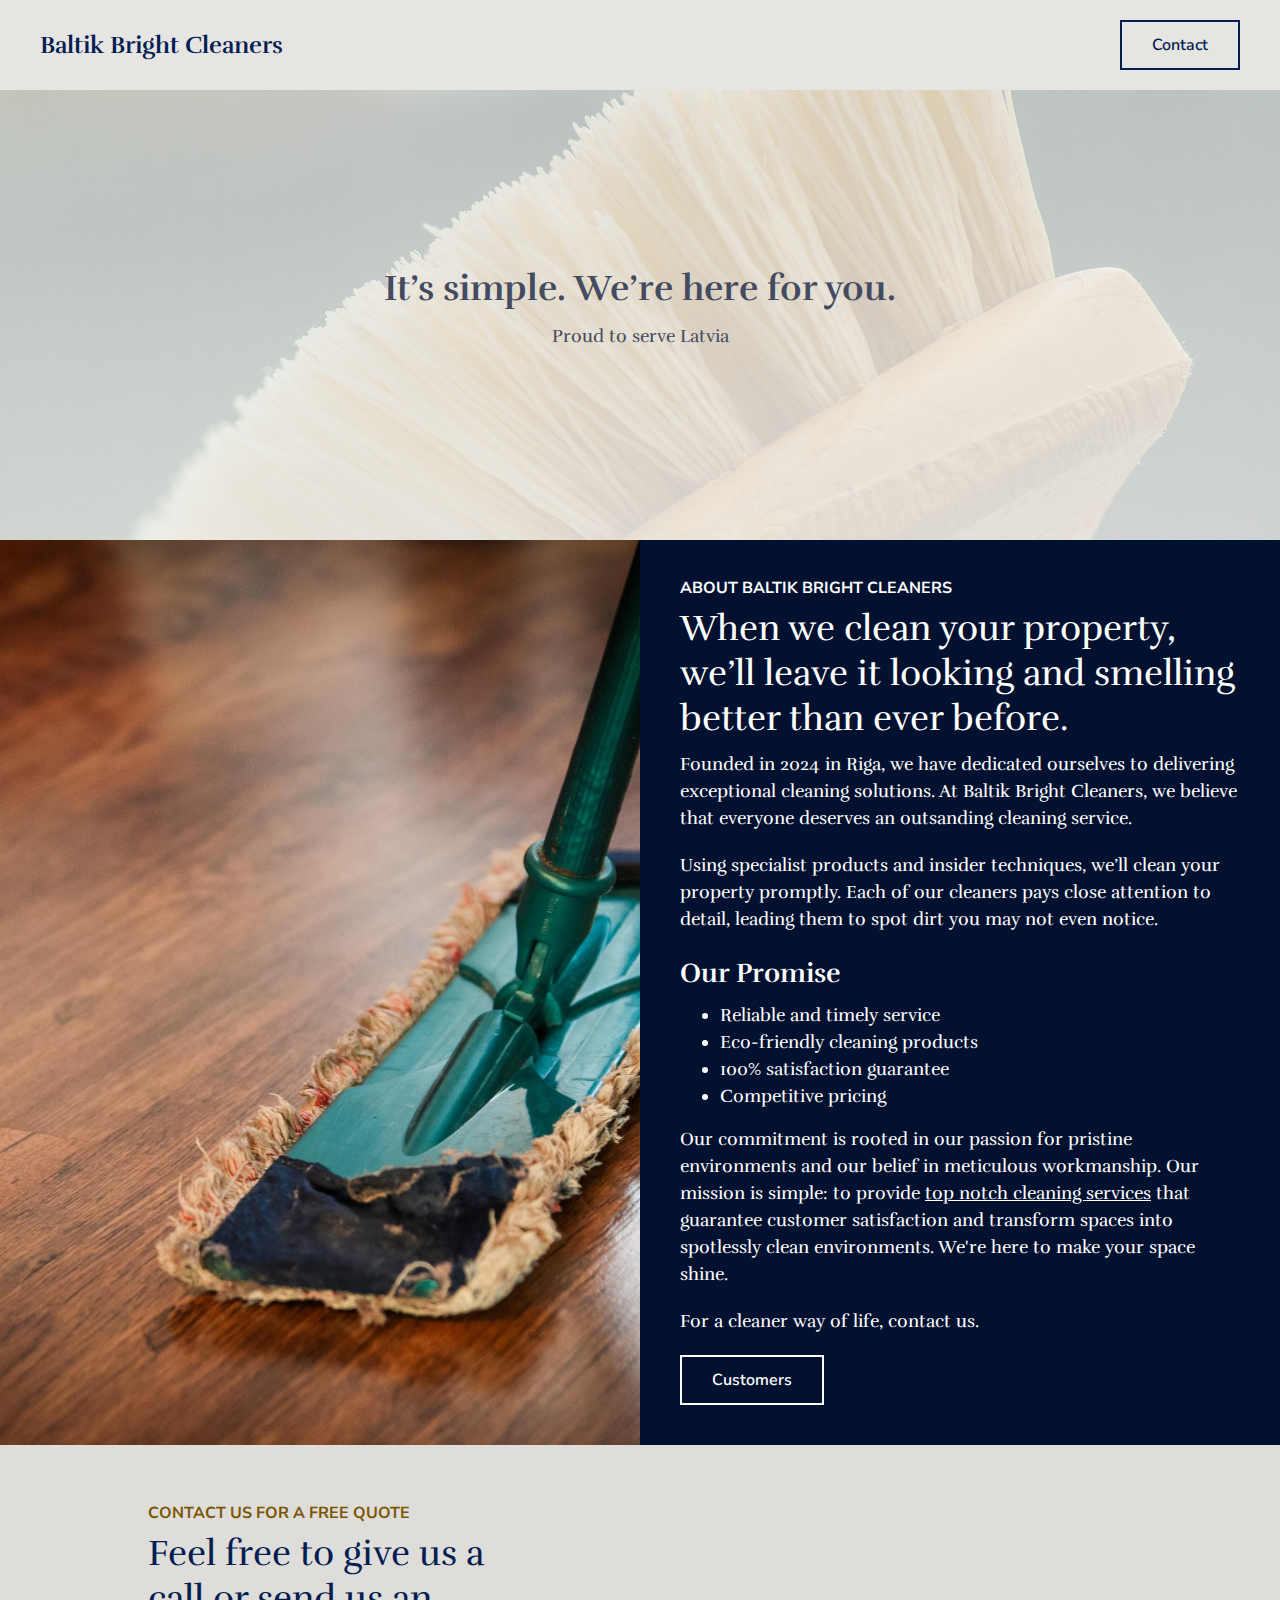
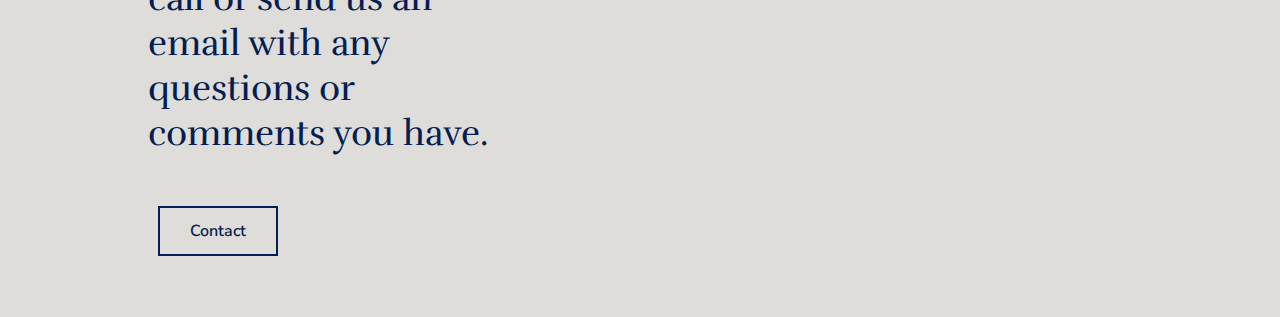
==== commit 1477707a: "add nofollow to nav bar, add additional links between pages and optimize text content in services" ====
--- a/about/index.html
+++ b/about/index.html
@@ -27,7 +27,7 @@
             class="sb-column col-xs-12 col-sm-12 col-md-12 col-lg-12 col-xl-12 col-xs-offset-0 col-sm-offset-0 col-md-offset-0 col-lg-offset-0 col-xl-offset-0 sb-component-simple-top-nav">
             <div class="sb-column-content ">
               <div class="wrapper sb-top-header items-can-collapse">
-                <a class="sb-top-header__brand brand" href="./index">Baltik Bright Cleaners</a>
+                <a class="sb-top-header__brand brand" href="./index" rel="nofollow">Baltik Bright Cleaners</a>
                 <button aria-label="Show navigation" class="sb-mobile-nav-btn" id="sb-mobile-nav-btn" type="button">
                   <span class="sb-mobile-nav-btn__line"></span>
                 </button>
@@ -35,7 +35,7 @@
                 <nav aria-label="Main" class="sb-top-header__nav sb-nav">
                   <ul class="sb-nav__list">
                     <li class="sb-nav__item sb-nav__btn  ">
-                      <a class=" sb-link sb-button sb-button--nav " href="./contact" target="">Contact</a>
+                      <a class=" sb-link sb-button sb-button--nav " href="./contact" target="" rel="nofollow">Contact</a>
                     </li>
                   </ul>
                 </nav>
@@ -185,7 +185,7 @@
                           <li>Competitive pricing</li>
                       </ul>
                       <p>Our commitment is rooted in our passion for pristine environments and our belief in meticulous workmanship.
-                        Our mission is simple: to provide top notch cleaning services that guarantee customer satisfaction and transform spaces into spotlessly clean environments.
+                        Our mission is simple: to provide <a href="./services">top notch cleaning services</a> that guarantee customer satisfaction and transform spaces into spotlessly clean environments.
                         We're here to make your space shine.
                       </p>
                       <p>For a cleaner way of life, contact us. </p>
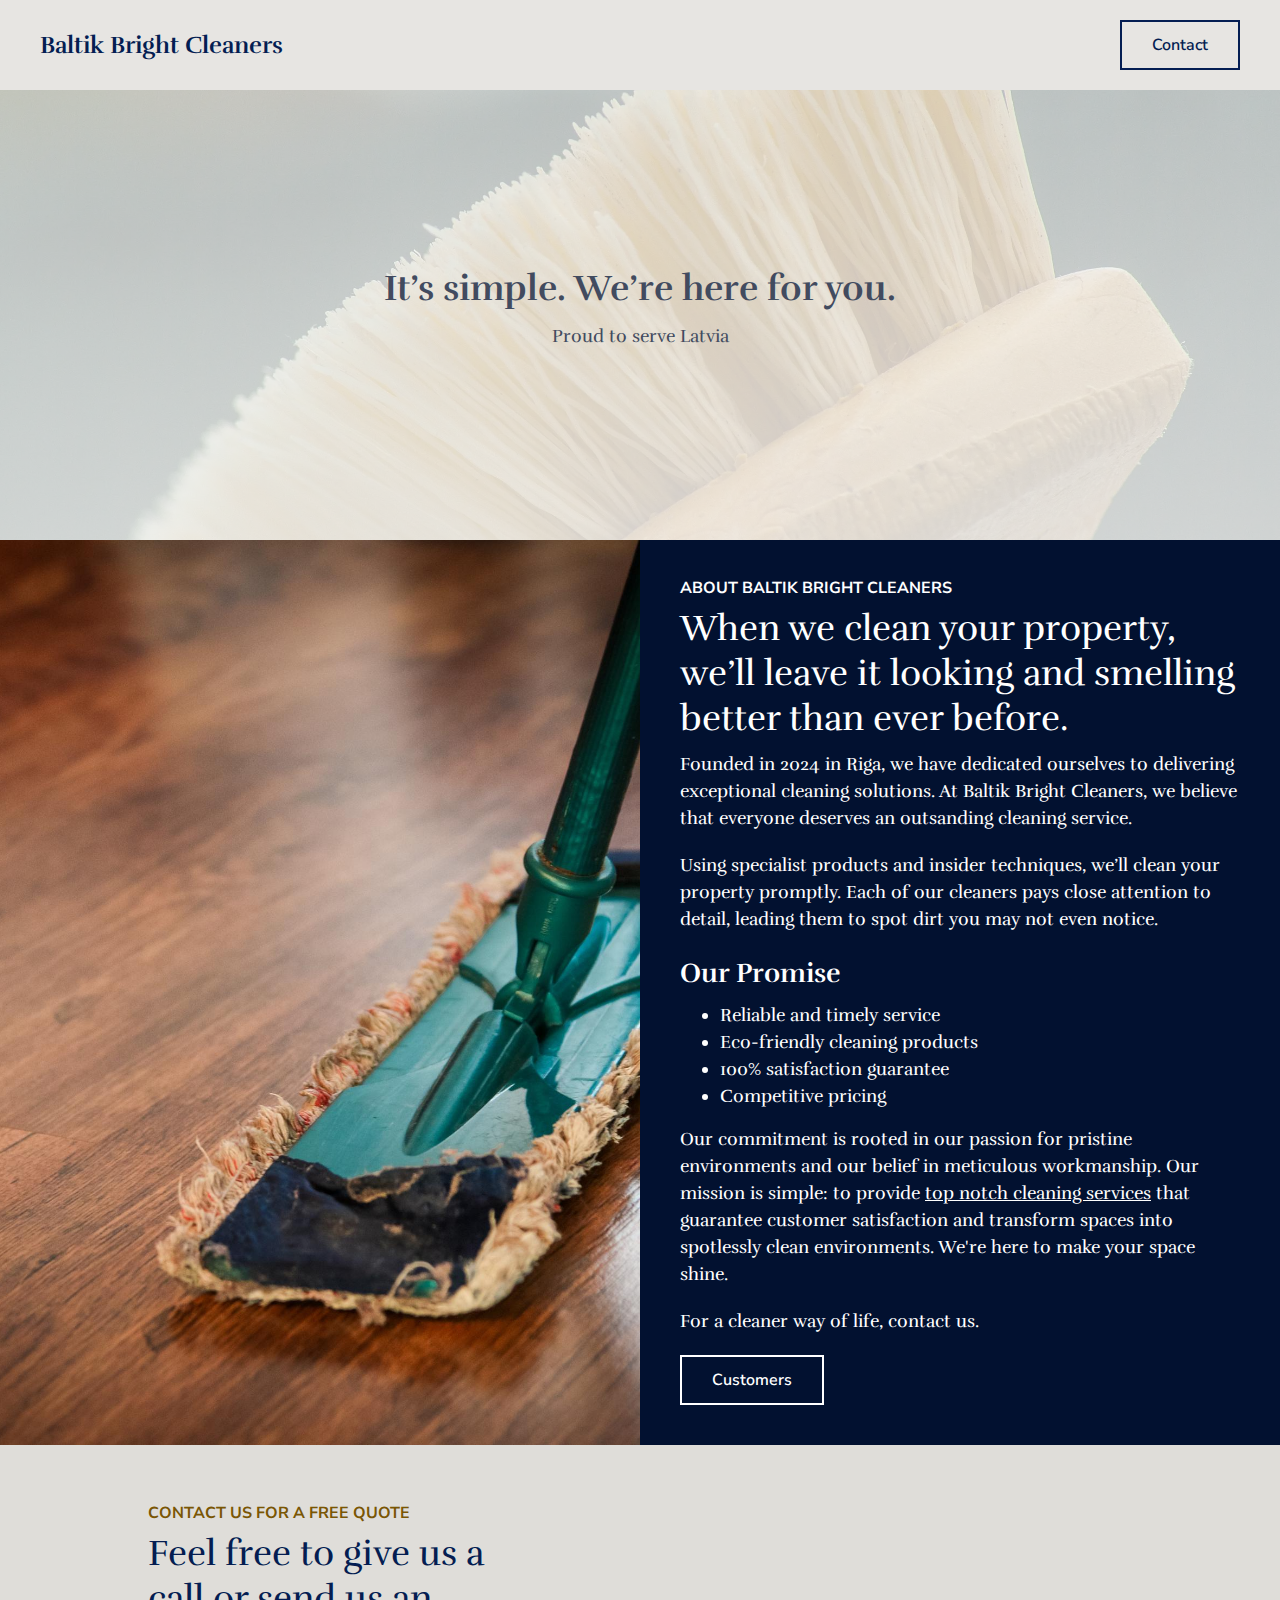
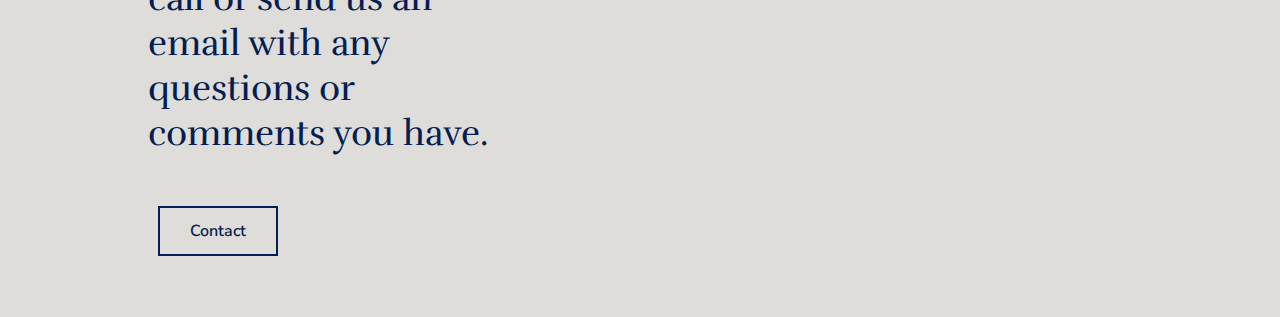
==== commit 8c1a5d01: "switch from jpeg to webp files" ====
--- a/about/index.html
+++ b/about/index.html
@@ -129,7 +129,7 @@
       class="sb-section sb-section-opt-light has-background option-section-hero option-align-center"
       style="min-height: 50vh;">
       <div class="sb-background "
-        style="background-image: linear-gradient(0deg, rgba(255, 255, 255, 0.8), rgba(255, 255, 255, 0.7)), url(&#39;../assets/img/026b8c1e-3cad-11e8-bbb9-0242ac11000f-jpg-hero_image.jpeg&#39;)">
+        style="background-image: linear-gradient(0deg, rgba(255, 255, 255, 0.8), rgba(255, 255, 255, 0.7)), url(&#39;../assets/img/026b8c1e-3cad-11e8-bbb9-0242ac11000f-jpg-hero_image.webp&#39;)">
       </div>
       <div class="container sb-container-fixed sb-container">
         <div class="row sb-row sb-row-opt-padding-top-large sb-row-opt-padding-bottom-large sb-row-opt-center">
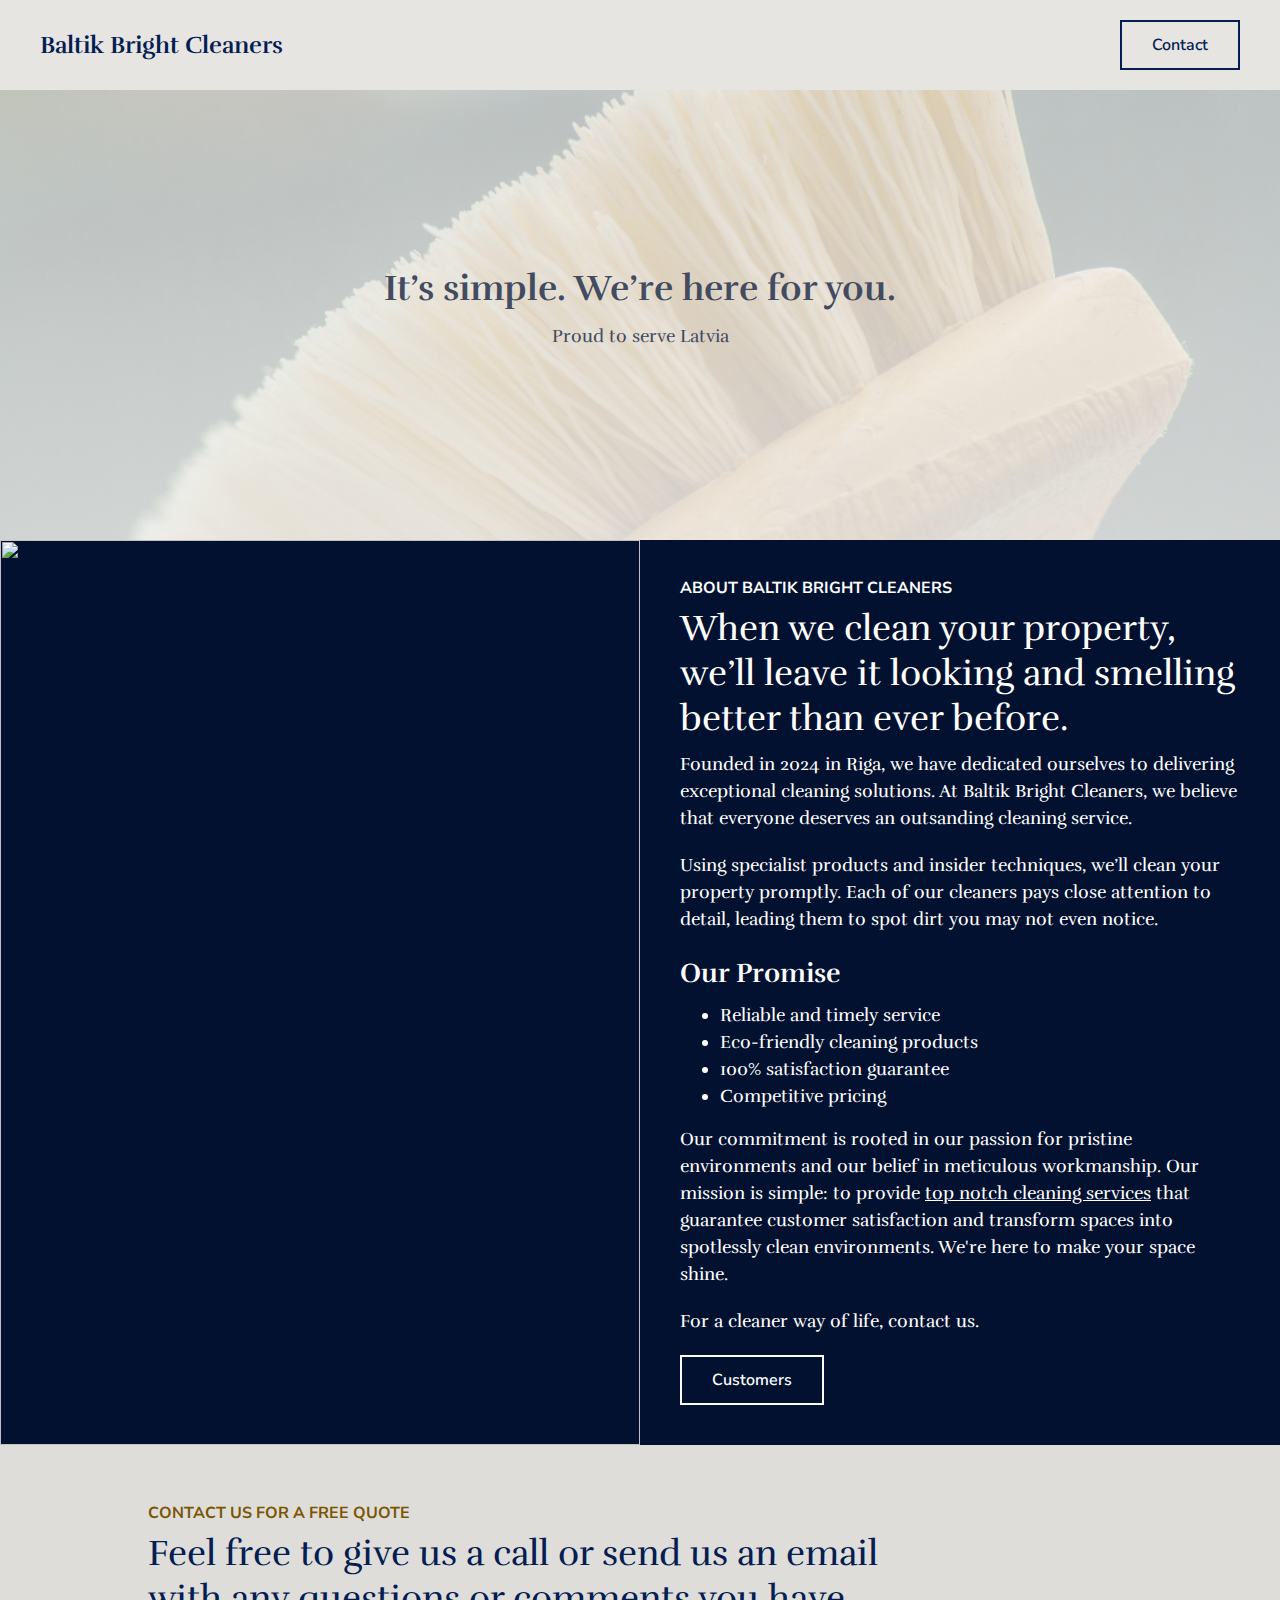
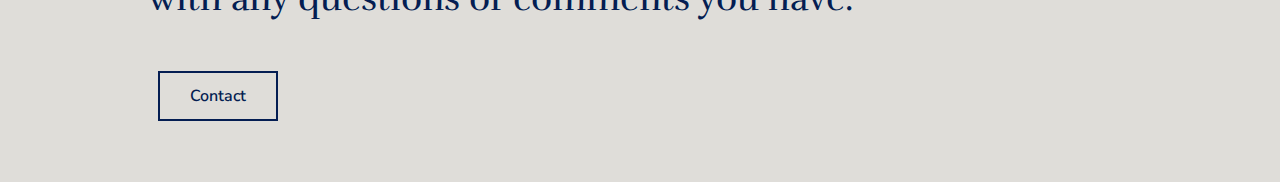
==== commit cb55797e: "add responsive image srcsets" ====
--- a/about/index.html
+++ b/about/index.html
@@ -7,8 +7,9 @@
   <meta http-equiv="Content-Language" content="en">
   <meta name="viewport" content="width=device-width">
   <meta content="origin-when-cross-origin" name="referrer">
-  <script src="https://code.jquery.com/jquery-3.7.1.min.js"
+  <script defer src="https://code.jquery.com/jquery-3.7.1.min.js"
     integrity="sha256-/JqT3SQfawRcv/BIHPThkBvs0OEvtFFmqPF/lYI/Cxo=" crossorigin="anonymous"></script>
+    <script defer src="../assets/js/site.js"></script>
     <link rel="stylesheet" href="../assets/css/site.css">
     <link rel="icon" href="../assets/favicon.ico" type="image/x-icon" />
   <title>Baltik Bright Cleaners | About Us</title>
@@ -40,84 +41,6 @@
                   </ul>
                 </nav>
               </div>
-              <script>
-                $(function () {
-                  var
-                    $navigationWrapper = $("#sb-navigation"),
-                    $navigationSection = $("#sb-navigation > .sb-section")
-
-                  function toggleFixedNavigation() {
-                    $navigationSection = $("#sb-navigation > .sb-section")
-
-                    if ($navigationSection.hasClass("option-nav-fixed")) {
-                      var $bannerSection = $("#sb-banner > .sb-section")
-
-                      if ($(window).scrollTop() > 0) {
-                        $navigationWrapper.addClass("sb-nav--fixed");
-
-                        var bannerOuterHeight = 0
-                        if ($bannerSection.length > 0 && $("body").hasClass("is-banner-in")) {
-                          bannerOuterHeight = $bannerSection.outerHeight();
-                          $navigationSection.css('top', bannerOuterHeight + 'px');
-                        }
-
-                        if (!$navigationSection.hasClass('option-nav-overlay')) {
-                          $('body').css('padding-top', $navigationWrapper.outerHeight() + bannerOuterHeight + 'px')
-                        }
-                      } else {
-                        $navigationWrapper.removeClass("sb-nav--fixed");
-
-                        if ($bannerSection.length > 0) {
-                          $navigationSection.css('top', '0px');
-                        }
-
-                        if ($bannerSection.length > 0 && $("body").hasClass("is-banner-in")) {
-                          $('body').css('padding-top', $bannerSection.outerHeight() + 'px');
-                        } else {
-                          $('body').css('padding-top', '0px');
-                        }
-                      }
-                    }
-                  }
-
-                  // Adjust Hero top padding when nav is overlayed above it
-                  function adjustHeroPadding() {
-                    if (!$navigationSection.hasClass('option-nav-overlay')) return
-
-                    const $firstHero = $('#sb-page-structure > section:first')
-
-                    if (!$firstHero.hasClass('option-section-hero')) {
-                      $navigationSection.removeClass('option-nav-overlay')
-                      $('body').removeClass('has-overlay-nav')
-                    } else {
-                      const navHeight = $navigationSection.outerHeight()
-                      const topPadding = navHeight + 20 // Plus default section padding
-
-                      $firstHero.css('paddingTop', `${topPadding}px`);
-                    }
-                  }
-
-                  adjustHeroPadding()
-
-
-                  $(window).scroll(function () {
-                    toggleFixedNavigation()
-                  });
-
-                  $(window).resize(function () {
-                    setTimeout(function () {
-                      adjustHeroPadding()
-                      toggleFixedNavigation()
-
-                      // Properly hide banner on window resize as resizing can adjust banner's height
-                      if (!$navigationSection.hasClass("option-nav-fixed") && $('body').hasClass('is-banner-out')) {
-                        var $bannerSection = $("#sb-banner")
-                        $bannerSection.css('margin-top', '-' + $bannerSection.outerHeight() + 'px')
-                      }
-                    }, 200)
-                  })
-                });
-              </script>
             </div>
           </div>
         </div>
@@ -128,8 +51,7 @@
     <section id="about-hero"
       class="sb-section sb-section-opt-light has-background option-section-hero option-align-center"
       style="min-height: 50vh;">
-      <div class="sb-background "
-        style="background-image: linear-gradient(0deg, rgba(255, 255, 255, 0.8), rgba(255, 255, 255, 0.7)), url(&#39;../assets/img/026b8c1e-3cad-11e8-bbb9-0242ac11000f-jpg-hero_image.webp&#39;)">
+      <div class="sb-background baltik-bg">
       </div>
       <div class="container sb-container-fixed sb-container">
         <div class="row sb-row sb-row-opt-padding-top-large sb-row-opt-padding-bottom-large sb-row-opt-center">
@@ -201,11 +123,17 @@
                   </div>
                 </div>
                 <div class="sb-split-text-image__image">
-                  <figure class="lazy"
-                    style="background-image: url(&quot;../assets/img/d5908f90-3cb2-11e8-bbb9-0242ac11000f-jpg-hero_image.jpeg&quot;);">
-                    <img
-                      src="../assets/img/d5908f90-3cb2-11e8-bbb9-0242ac11000f-jpg-hero_image.jpeg">
-                  </figure>
+                  <img class="card-img"
+                  loading="lazy"
+                  src="./assets/img/mop-1600.webp"
+                  srcset="
+                  ./assets/img/mop-375.webp 375w,
+                  ./assets/img/mop-640.webp 640w,
+                  ./assets/img/mop-768.webp 768w,
+                  ./assets/img/mop-1024.webp 1024w,
+                  ./assets/img/mop-1366.webp 1366w,
+                  ./assets/img/mop-1600.webp 1600w
+                  ">
                 </div>
               </div>
             </div>
--- a/assets/css/site.css
+++ b/assets/css/site.css
@@ -1,673 +1,7445 @@
-
-@import url('https://fonts.googleapis.com/css2?family=Rufina:wght@400;700&display=swap');
-@import url('https://fonts.googleapis.com/css2?family=Nunito+Sans:ital,opsz,wght@0,6..12,200..1000;1,6..12,200..1000&display=swap');
-
-
-.display-xl-font { font-family:"Nunito Sans";font-style:normal;font-weight:700;text-transform:uppercase;font-size:1rem;line-height:1;letter-spacing:0px; }
-      
-@media (max-width: 991px) {
-  .display-xl-font { font-family:"Nunito Sans";font-style:normal;font-weight:700;text-transform:uppercase;font-size:1rem;line-height:1;letter-spacing:0px; }
-}
-
-
-@media (max-width: 767px) {
-  .display-xl-font { font-family:"Nunito Sans";font-style:normal;font-weight:700;text-transform:uppercase;font-size:0.875rem;line-height:1;letter-spacing:0px; }
-}
-
-
-
-.display-lg-font { font-family:"Rufina";font-style:normal;font-weight:400;text-transform:none;font-size:2.25rem;line-height:1.25;letter-spacing:0px; }
-
-@media (max-width: 991px) {
-  .display-lg-font { font-family:"Rufina";font-style:normal;font-weight:400;text-transform:none;font-size:2.25rem;line-height:1.25;letter-spacing:0px; }
-}
-
-
-@media (max-width: 767px) {
-  .display-lg-font { font-family:"Rufina";font-style:normal;font-weight:400;text-transform:none;font-size:2.125rem;line-height:1.25;letter-spacing:0px; }
-}
-
-
-
-.display-font { font-family:"Rufina";font-style:normal;font-weight:400;text-transform:none;font-size:1.375rem;line-height:1.25;letter-spacing:0px; }
-
-@media (max-width: 991px) {
-  .display-font { font-family:"Rufina";font-style:normal;font-weight:400;text-transform:none;font-size:1.125rem;line-height:1.25;letter-spacing:0px; }
-}
-
-
-@media (max-width: 767px) {
-  .display-font { font-family:"Rufina";font-style:normal;font-weight:400;text-transform:none;font-size:1.125rem;line-height:1.5;letter-spacing:0px; }
-}
-
-
-
-.display-md-font { font-family:"Rufina";font-style:normal;font-weight:400;text-transform:none;font-size:1.375rem;line-height:1.25;letter-spacing:0px; }
-
-@media (max-width: 991px) {
-  .display-md-font { font-family:"Rufina";font-style:normal;font-weight:400;text-transform:none;font-size:1.125rem;line-height:1.25;letter-spacing:0px; }
-}
-
-
-@media (max-width: 767px) {
-  .display-md-font { font-family:"Rufina";font-style:normal;font-weight:400;text-transform:none;font-size:1.125rem;line-height:1.5;letter-spacing:0px; }
-}
-
-
-
-.display-sm-font { font-family:"Rufina";font-style:normal;font-weight:700;text-transform:none;font-size:1.125rem;line-height:1.5;letter-spacing:0px; }
-
-@media (max-width: 991px) {
-  .display-sm-font { font-family:"Rufina";font-style:normal;font-weight:700;text-transform:none;font-size:1rem;line-height:1.5;letter-spacing:0px; }
-}
-
-
-@media (max-width: 767px) {
-  .display-sm-font { font-family:"Rufina";font-style:normal;font-weight:700;text-transform:none;font-size:1rem;line-height:1.5;letter-spacing:0px; }
-}
-
-
-
-.body-font { font-family:"Rufina";font-style:normal;font-weight:400;text-transform:none;font-size:1.125rem;line-height:1.5;letter-spacing:0px; }
-
-@media (max-width: 991px) {
-  .body-font { font-family:"Rufina";font-style:normal;font-weight:400;text-transform:none;font-size:1rem;line-height:1.5;letter-spacing:0px; }
-}
-
-
-@media (max-width: 767px) {
-  .body-font { font-family:"Rufina";font-style:normal;font-weight:400;text-transform:none;font-size:1rem;line-height:1.5;letter-spacing:0px; }
-}
-
-
-
-.body-sm-font { font-family:"Rufina";font-style:normal;font-weight:400;text-transform:none;font-size:1.125rem;line-height:1.5;letter-spacing:0px; }
-
-@media (max-width: 991px) {
-  .body-sm-font { font-family:"Rufina";font-style:normal;font-weight:400;text-transform:none;font-size:1rem;line-height:1.5;letter-spacing:0px; }
-}
-
-
-@media (max-width: 767px) {
-  .body-sm-font { font-family:"Rufina";font-style:normal;font-weight:400;text-transform:none;font-size:1rem;line-height:1.5;letter-spacing:0px; }
+@import url(https://fonts.googleapis.com/css2?family=Rufina:wght@400;700&display=swap);
+@import url(https://fonts.googleapis.com/css2?family=Nunito+Sans:ital,opsz,wght@0,6..12,200..1000;1,6..12,200..1000&display=swap);
+
+@media (min-width: 375px)
+{
+
+    .baltik-bg{
+        background-image: linear-gradient(0deg, rgba(255, 255, 255, 0.8), rgba(255, 255, 255, 0.7)), url("../img/brush-375.webp");
+    }
+
+    .baltik-bg-option{
+        background-image: url("../img/brush-375.webp");
+    }
+    
+}
+
+@media (min-width: 640px)
+{
+
+    .baltik-bg{
+        background-image: linear-gradient(0deg, rgba(255, 255, 255, 0.8), rgba(255, 255, 255, 0.7)), url("../img/brush-640.webp");
+    }
+    
+    .baltik-bg-option{
+        background-image: url("../img/brush-375.webp");
+    }
+}
+
+@media (min-width: 768px)
+{
+
+    .baltik-bg{
+        background-image: linear-gradient(0deg, rgba(255, 255, 255, 0.8), rgba(255, 255, 255, 0.7)), url("../img/brush-768.webp");
+    }
+    
+    .baltik-bg-option{
+        background-image: url("../img/brush-640.webp");
+    }
+}
+
+@media (min-width: 1024px)
+{
+
+    .baltik-bg{
+        background-image: linear-gradient(0deg, rgba(255, 255, 255, 0.8), rgba(255, 255, 255, 0.7)), url("../img/brush-1024.webp");
+    }
+    
+    .baltik-bg-option{
+        background-image: url("../img/brush-768.webp");
+    }
+}
+
+@media (min-width: 1366px)
+{
+
+    .baltik-bg{
+        background-image: linear-gradient(0deg, rgba(255, 255, 255, 0.8), rgba(255, 255, 255, 0.7)), url("../img/brush-1366.webp");
+    }
+    
+    .baltik-bg-option{
+        background-image: url("../img/brush-1024.webp");
+    }
+}
+
+@media (min-width: 1600px)
+{
+
+    .baltik-bg{
+        background-image: linear-gradient(0deg, rgba(255, 255, 255, 0.8), rgba(255, 255, 255, 0.7)), url("../img/brush-1600.webp");
+    }
+    
+    .baltik-bg-option{
+        background-image: url("../img/brush-1600.webp");
+    }
+}
+
+@media (min-width: 1920px)
+{
+
+    .baltik-bg{
+        background-image: linear-gradient(0deg, rgba(255, 255, 255, 0.8), rgba(255, 255, 255, 0.7)), url("../img/brush-1920.webp");
+    }
+    
+    .baltik-bg-option{
+        background-image: url("../img/brush-1920.webp");
+    }
+}
+.container,
+.container-fluid,
+.sb-container-fixed>.sb-row.sb-row-opt-no-component-padding {
+    padding-left: 20px;
+    padding-right: 20px
+}
+
+.quick-view-container .fancybox-caption__body,
+.sb-nav {
+    max-height: none
+}
+
+.hours-list,
+.sb-footer__nav-list,
+.sb-nav__list,
+.sb-top-header.items-can-collapse .sb-nav__list-hidden>.sb-nav__sub {
+    list-style-type: none
+}
+
+.display-xl-font {
+    font-family: "Nunito Sans";
+    font-style: normal;
+    font-weight: 700;
+    text-transform: uppercase;
+    font-size: 1rem;
+    line-height: 1;
+    letter-spacing: 0
+}
+
+.display-font,
+.display-lg-font,
+.display-md-font {
+    font-family: Rufina;
+    font-style: normal;
+    font-weight: 400;
+    text-transform: none;
+    line-height: 1.25;
+    letter-spacing: 0
+}
+
+.display-lg-font {
+    font-size: 2.25rem
+}
+
+.display-font,
+.display-md-font {
+    font-size: 1.375rem
+}
+
+.body-font,
+.body-sm-font,
+.display-sm-font {
+    line-height: 1.5;
+    font-style: normal;
+    font-family: Rufina;
+    letter-spacing: 0;
+    text-transform: none
+}
+
+.display-sm-font {
+    font-weight: 700;
+    font-size: 1.125rem
+}
+
+.body-font,
+.body-sm-font {
+    font-weight: 400;
+    font-size: 1.125rem
+}
+
+.sb-row.sb-row-opt-no-component-padding .sb-column {
+    padding: 0
+}
+
+.option-image-padding-none[class*=option-grid-items-background] .items-grid__item-image {
+    margin: -20px -20px 20px
+}
+
+.form__wrapper,
+.option-columns-flex .image-strip .image-strip__image[src*=".svg"],
+.option-image-padding-none[class*=option-grid-items-background] .items-grid__item-image .option-image,
+.option-imagecrop-rectangle-landscape .option-image,
+.option-imagecrop-rectangle-landscape-half .option-image,
+.option-imagecrop-rectangle-landscape-half.sb-column-content .option-image,
+.option-imagecrop-rectangle-landscape.sb-column-content .option-image,
+.option-imagesize-lg .option-image,
+.option-imagesize-lg.sb-column-content .option-image,
+.option-modal-media-width-12col:not(.option-modal-media-top):not(.option-modal-hide-media) .quick-view-carousel {
+    width: 100%
+}
+
+.option-image-padding-none[class*=option-grid-items-background] .items-grid__item-image .option-image::after,
+.option-imagecrop-rectangle-landscape .option-image::after,
+.option-imagecrop-rectangle-landscape.sb-column-content .option-image::after {
+    padding-top: 66.66%
+}
+
+.items-grid__subheader {
+    font-size: 1.125rem;
+    font-style: normal;
+    font-family: Rufina;
+    font-weight: 400;
+    line-height: 1.5;
+    letter-spacing: 0;
+    text-transform: none
+}
+
+.option-button-none.sb-section-opt-light .sb-button:not(.call-to-action),
+.option-button-none.sb-section-opt-light .sb-button:not(.call-to-action):link,
+.option-button-none.sb-section-opt-light .sb-button:not(.call-to-action):visited,
+.sb-section-opt-accent .items-grid__item--bg-light .items-grid__description,
+.sb-section-opt-accent .items-grid__item--bg-light .items-grid__description div,
+.sb-section-opt-accent .items-grid__item--bg-light .items-grid__description p,
+.sb-section-opt-accent .items-grid__item--bg-light .items-grid__description span,
+.sb-section-opt-accent .items-grid__item--bg-light .items-grid__subheader,
+.sb-section-opt-accent .items-grid__item--bg-light .items-grid__subheader div,
+.sb-section-opt-accent .items-grid__item--bg-light .items-grid__subheader p,
+.sb-section-opt-accent .items-grid__item--bg-light .items-grid__subheader span,
+.sb-section-opt-dark .items-grid__item--bg-light .items-grid__description,
+.sb-section-opt-dark .items-grid__item--bg-light .items-grid__description div,
+.sb-section-opt-dark .items-grid__item--bg-light .items-grid__description p,
+.sb-section-opt-dark .items-grid__item--bg-light .items-grid__description span,
+.sb-section-opt-dark .items-grid__item--bg-light .items-grid__subheader,
+.sb-section-opt-dark .items-grid__item--bg-light .items-grid__subheader div,
+.sb-section-opt-dark .items-grid__item--bg-light .items-grid__subheader p,
+.sb-section-opt-dark .items-grid__item--bg-light .items-grid__subheader span,
+.sb-section-opt-light .items-grid__item--bg-light .items-grid__description,
+.sb-section-opt-light .items-grid__item--bg-light .items-grid__description div,
+.sb-section-opt-light .items-grid__item--bg-light .items-grid__description p,
+.sb-section-opt-light .items-grid__item--bg-light .items-grid__description span,
+.sb-section-opt-light .items-grid__item--bg-light .items-grid__subheader,
+.sb-section-opt-light .items-grid__item--bg-light .items-grid__subheader div,
+.sb-section-opt-light .items-grid__item--bg-light .items-grid__subheader p,
+.sb-section-opt-light .items-grid__item--bg-light .items-grid__subheader span,
+.sb-section-opt-light .items-grid__subheader,
+.sb-section-opt-light .items-grid__subheader div,
+.sb-section-opt-light .items-grid__subheader p,
+.sb-section-opt-light .items-grid__subheader span,
+.sb-section-opt-light [data-sb-type=rich-text]>a,
+.sb-section-opt-light [data-sb-type=rich-text]>a:link>a:visited,
+.sb-section-opt-light [data-sb-type=text]>a,
+.sb-section-opt-light [data-sb-type=text]>a:link>a:visited,
+.sb-section-opt-light a,
+.sb-section-opt-light a:link,
+.sb-section-opt-light a:visited,
+.sb-section-opt-light div,
+.sb-section-opt-light h1,
+.sb-section-opt-light h2,
+.sb-section-opt-light h3,
+.sb-section-opt-light input,
+.sb-section-opt-light p,
+.sb-section-opt-light span,
+[data-sb-type=rich-text]>a,
+[data-sb-type=rich-text]>a:link>a:visited,
+[data-sb-type=text]>a,
+[data-sb-type=text]>a:link>a:visited,
+div,
+h1,
+h2,
+h3,
+input,
+p,
+span {
+    color: #424b5f
+}
+
+.option-button-none.sb-section-opt-accent .sb-button:not(.call-to-action),
+.option-button-none.sb-section-opt-accent .sb-button:not(.call-to-action):link,
+.option-button-none.sb-section-opt-accent .sb-button:not(.call-to-action):visited,
+.option-button-none.sb-section-opt-dark .sb-button:not(.call-to-action),
+.option-button-none.sb-section-opt-dark .sb-button:not(.call-to-action):link,
+.option-button-none.sb-section-opt-dark .sb-button:not(.call-to-action):visited,
+.sb-section-opt-accent .brand,
+.sb-section-opt-accent .brand:link,
+.sb-section-opt-accent .brand:visited,
+.sb-section-opt-accent .items-grid__subheader,
+.sb-section-opt-accent .items-grid__subheader div,
+.sb-section-opt-accent .items-grid__subheader p,
+.sb-section-opt-accent .items-grid__subheader span,
+.sb-section-opt-accent [data-sb-type=rich-text]>a,
+.sb-section-opt-accent [data-sb-type=rich-text]>a:link>a:visited,
+.sb-section-opt-accent [data-sb-type=text]>a,
+.sb-section-opt-accent [data-sb-type=text]>a:link>a:visited,
+.sb-section-opt-accent a,
+.sb-section-opt-accent a:link,
+.sb-section-opt-accent a:visited,
+.sb-section-opt-accent div,
+.sb-section-opt-accent h1,
+.sb-section-opt-accent h2,
+.sb-section-opt-accent h3,
+.sb-section-opt-accent input,
+.sb-section-opt-accent p,
+.sb-section-opt-accent span,
+.sb-section-opt-dark .brand,
+.sb-section-opt-dark .brand:link,
+.sb-section-opt-dark .brand:visited,
+.sb-section-opt-dark .items-grid__subheader,
+.sb-section-opt-dark .items-grid__subheader div,
+.sb-section-opt-dark .items-grid__subheader p,
+.sb-section-opt-dark .items-grid__subheader span,
+.sb-section-opt-dark [data-sb-type=rich-text]>a,
+.sb-section-opt-dark [data-sb-type=rich-text]>a:link>a:visited,
+.sb-section-opt-dark [data-sb-type=text]>a,
+.sb-section-opt-dark [data-sb-type=text]>a:link>a:visited,
+.sb-section-opt-dark a,
+.sb-section-opt-dark a:link,
+.sb-section-opt-dark a:visited,
+.sb-section-opt-dark div,
+.sb-section-opt-dark h1,
+.sb-section-opt-dark h2,
+.sb-section-opt-dark h3,
+.sb-section-opt-dark input,
+.sb-section-opt-dark p,
+.sb-section-opt-dark span {
+    color: #fff
+}
+
+.items-grid__item--bg-light .items-grid__item-body {
+    padding: 20px;
+    height: 100%
+}
+
+.sb-section-opt-accent .items-grid__item--bg-light .items-grid__item-body,
+.sb-section-opt-accent.option-section-background-overlay-30-bottom::before,
+.sb-section-opt-dark .items-grid__item--bg-light .items-grid__item-body,
+.sb-section-opt-dark.option-section-background-overlay-30-bottom::before,
+.sb-section-opt-light,
+.sb-section-opt-light .items-grid__item--bg-light .items-grid__item-body {
+    background-color: #e7e5e2
+}
+
+.sb-section-opt-accent .items-grid__item--bg-light .items-grid__header,
+.sb-section-opt-accent .items-grid__item--bg-light .items-grid__header div,
+.sb-section-opt-accent .items-grid__item--bg-light .items-grid__header p,
+.sb-section-opt-accent .items-grid__item--bg-light .items-grid__header span,
+.sb-section-opt-dark .items-grid__item--bg-light .items-grid__header,
+.sb-section-opt-dark .items-grid__item--bg-light .items-grid__header div,
+.sb-section-opt-dark .items-grid__item--bg-light .items-grid__header p,
+.sb-section-opt-dark .items-grid__item--bg-light .items-grid__header span,
+.sb-section-opt-light .brand,
+.sb-section-opt-light .brand:link,
+.sb-section-opt-light .brand:visited,
+.sb-section-opt-light .items-grid__item--bg-light .items-grid__header,
+.sb-section-opt-light .items-grid__item--bg-light .items-grid__header div,
+.sb-section-opt-light .items-grid__item--bg-light .items-grid__header p,
+.sb-section-opt-light .items-grid__item--bg-light .items-grid__header span {
+    color: #041d52
+}
+
+.simple-cards .items-grid__item {
+    display: flex
+}
+
+.simple-cards .items-grid__item-body {
+    border: 0;
+    text-align: center;
+    margin: 0;
+    padding: 20px;
+    display: flex;
+    flex-direction: column;
+    flex: 1
+}
+
+.option-align-content-left .form,
+.option-align-default .simple-cards .items-grid__item-body,
+.option-align-left .simple-cards .items-grid__item-body {
+    text-align: left
+}
+
+.simple-cards .items-grid__item-image {
+    order: 1;
+    margin: 0 0 20px
+}
+
+.option-align-center .hours-list,
+.sb-column .sb-column-content.option-align-center .option-image,
+.simple-cards .items-grid__item-image .option-image {
+    margin-left: auto;
+    margin-right: auto
+}
+
+.col-xs-offset-0,
+.option-align-default .simple-cards .items-grid__item-image .option-image,
+.option-align-left .simple-cards .items-grid__item-image .option-image {
+    margin-left: 0
+}
+
+.simple-cards .items-grid__description {
+    margin: 0 0 20px;
+    width: 100%;
+    order: 2
+}
+
+.sb-footer p,
+.simple-cards__headers .items-grid__header,
+body,
+figure {
+    margin: 0
+}
+
+.simple-cards__headers {
+    order: 3
+}
+
+address,
+ol,
+ul {
+    margin-bottom: 1rem
+}
+
+.simple-cards__headers .items-grid__subheader {
+    margin: 5px 0 0
+}
+
+.option-card-order-image-header-text .simple-cards .items-grid__item-image {
+    order: 1;
+    margin-bottom: 20px
+}
+
+.option-card-order-image-header-text .simple-cards .items-grid__description {
+    order: 3;
+    margin-bottom: 0
+}
+
+.option-card-order-image-header-text .simple-cards .simple-cards__headers {
+    order: 2;
+    margin-bottom: 20px
+}
+
+/*! normalize.css v3.0.3 | MIT License | github.com/necolas/normalize.css */
+html {
+    font-family: sans-serif;
+    -ms-text-size-adjust: 100%;
+    -webkit-text-size-adjust: 100%
+}
+
+figure,
+footer,
+main,
+menu,
+nav,
+section {
+    display: block
+}
+
+a {
+    background-color: transparent
+}
+
+.fancybox-content iframe:active,
+.fancybox-content iframe:focus,
+.fancybox-content video:active,
+.fancybox-content video:focus,
+a:active,
+a:hover {
+    outline: 0
+}
+
+b {
+    font-weight: 700
+}
+
+h1 {
+    font-size: 2em;
+    margin: .67em 0
+}
+
+h1,
+h2,
+h3,
+ol,
+p,
+ul {
+    margin-top: 0
+}
+
+h1,
+h2,
+h3,
+label {
+    margin-bottom: .5rem
+}
+
+img {
+    border: 0;
+    vertical-align: middle
+}
+
+.nav-hamburger-menu-visible,
+[data-aos-enabled] #sb-page-structure .sb-section,
+svg:not(:root) {
+    overflow: hidden
+}
+
+code {
+    font-family: monospace, monospace;
+    font-size: 1em
+}
+
+button,
+input,
+select,
+textarea {
+    color: inherit;
+    font: inherit
+}
+
+a,
+a:link,
+a:visited,
+body {
+    font-style: normal;
+    font-family: Rufina;
+    font-weight: 400;
+    letter-spacing: 0;
+    text-transform: none
+}
+
+button {
+    overflow: visible
+}
+
+button,
+select {
+    text-transform: none
+}
+
+button,
+html input[type=button],
+input[type=submit] {
+    -webkit-appearance: button;
+    cursor: pointer
+}
+
+button[disabled],
+html input[disabled] {
+    cursor: default
+}
+
+button::-moz-focus-inner,
+input::-moz-focus-inner {
+    border: 0;
+    padding: 0
+}
+
+input {
+    line-height: normal
+}
+
+input[type=checkbox] {
+    box-sizing: border-box;
+    padding: 0
+}
+
+input[type=number]::-webkit-inner-spin-button,
+input[type=number]::-webkit-outer-spin-button {
+    height: auto
+}
+
+input[type=search] {
+    -webkit-appearance: textfield;
+    box-sizing: content-box;
+    box-sizing: inherit;
+    -webkit-appearance: none
+}
+
+input[type=search]::-webkit-search-cancel-button,
+input[type=search]::-webkit-search-decoration {
+    -webkit-appearance: none
+}
+
+textarea {
+    overflow: auto;
+    resize: vertical
+}
+
+@media print {
+
+    *,
+    ::after,
+    ::before {
+        text-shadow: none !important;
+        box-shadow: none !important
+    }
+
+    a,
+    a:visited {
+        text-decoration: underline
+    }
+
+    img {
+        page-break-inside: avoid;
+        max-width: 100% !important
+    }
+
+    h2,
+    h3,
+    p {
+        orphans: 3;
+        widows: 3
+    }
+
+    h2,
+    h3 {
+        page-break-after: avoid
+    }
+
+    .label {
+        border: 1px solid #000
+    }
+}
+
+html {
+    box-sizing: border-box;
+    -webkit-tap-highlight-color: transparent;
+    font-size: 16px
+}
+
+*,
+::after,
+::before {
+    box-sizing: inherit
+}
+
+@-moz-viewport {
+    width: device-width
+}
+
+@-ms-viewport {
+    width: device-width
+}
+
+@-o-viewport {
+    width: device-width
+}
+
+@-webkit-viewport {
+    width: device-width
+}
+
+@viewport {
+    width: device-width
+}
+
+body {
+    color: #373a3c;
+    background-color: #fff;
+    font-size: 1.125rem;
+    line-height: 1.5
+}
+
+p {
+    margin-bottom: 20px
+}
+
+address {
+    font-style: normal;
+    line-height: inherit
+}
+
+.option-slider-dotsPosition-1 .sb-slider.slick-dotted,
+ol ol,
+ol ul,
+p:last-of-type,
+ul ol,
+ul ul {
+    margin-bottom: 0
+}
+
+a:focus,
+a:hover {
+    color: #014c8c
+}
+
+a:focus {
+    outline: dotted thin;
+    outline: -webkit-focus-ring-color auto 5px;
+    outline-offset: -2px
+}
+
+a,
+button,
+input,
+label,
+select,
+textarea {
+    touch-action: manipulation
+}
+
+label {
+    display: inline-block
+}
+
+button:focus {
+    outline: dotted 1px;
+    outline: -webkit-focus-ring-color auto 5px
+}
+
+button,
+input,
+select,
+textarea {
+    margin: 0;
+    line-height: inherit;
+    border-radius: 0
+}
+
+.dz-max-files-reached .dz-message,
+.sb-section.has-background+.sb-section>.sb-container::before,
+.sb-section.has-background>.sb-container::before,
+[hidden] {
+    display: none !important
+}
+
+.container,
+.container-fluid {
+    margin-left: auto;
+    margin-right: auto
+}
+
+@media (min-width:544px) {
+    .container {
+        max-width: 576px
+    }
+
+    .col-sm-12 {
+        flex: 0 0 100%
+    }
+
+    .col-sm-offset-0 {
+        margin-left: 0
+    }
+}
+
+@media (min-width:768px) {
+    .container {
+        max-width: 720px
+    }
+
+    .col-md-5 {
+        flex: 0 0 41.66667%
+    }
+
+    .col-md-6 {
+        flex: 0 0 50%
+    }
+
+    .col-md-8 {
+        flex: 0 0 66.66667%
+    }
+
+    .col-md-12 {
+        flex: 0 0 100%
+    }
+
+    .col-md-offset-0 {
+        margin-left: 0
+    }
+}
+
+.row {
+    display: flex;
+    flex-wrap: wrap;
+    margin-left: -20px;
+    margin-right: -20px
+}
+
+.col-lg-12,
+.col-lg-8,
+.col-md-12,
+.col-md-5,
+.col-md-6,
+.col-md-8,
+.col-sm-12,
+.col-xl-12,
+.col-xs-12 {
+    position: relative;
+    min-height: 1px;
+    padding-left: 20px;
+    padding-right: 20px
+}
+
+.col-xs-12,
+.option-image-width-12col .items-grid .items-grid__item-image,
+.option-image-width-12col .sb-split-text-image__image {
+    flex: 0 0 100%
+}
+
+@media (min-width:992px) {
+    .container {
+        max-width: 940px
+    }
+
+    .col-lg-8 {
+        flex: 0 0 66.66667%
+    }
+
+    .col-lg-12 {
+        flex: 0 0 100%
+    }
+
+    .col-lg-offset-0 {
+        margin-left: 0
+    }
+}
+
+@media (min-width:1200px) {
+    .container {
+        max-width: 1140px
+    }
+
+    .col-xl-12 {
+        flex: 0 0 100%
+    }
+
+    .sb-contact {
+        flex: 1 0 50%
+    }
+
+    .col-xl-offset-0 {
+        margin-left: 0
+    }
+}
+
+.figure {
+    display: inline-block
+}
+
+@keyframes loadingStateAnimation {
+    0% {
+        transform: rotate(0)
+    }
+
+    100% {
+        transform: rotate(360deg)
+    }
+}
+
+a,
+a:link,
+a:visited {
+    font-size: 1.125rem;
+    line-height: 1;
+    color: #424b5f;
+    word-break: break-word;
+    text-decoration: underline
+}
+
+a:focus,
+a:hover,
+a:link:focus,
+a:link:hover,
+a:visited:focus,
+a:visited:hover {
+    text-decoration: none
+}
+
+a:focus-visible,
+a:link:focus-visible,
+a:visited:focus-visible {
+    outline: Highlight auto 2px;
+    outline: -webkit-focus-ring-color auto 2px;
+    outline-offset: 2px
+}
+
+[data-sb-type=rich-text] a,
+[data-sb-type=rich-text] a:link,
+[data-sb-type=rich-text] a:visited,
+[data-sb-type=text] a,
+[data-sb-type=text] a:link,
+[data-sb-type=text] a:visited {
+    font-family: inherit;
+    font-size: inherit;
+    font-weight: inherit;
+    line-height: inherit;
+    letter-spacing: inherit;
+    text-transform: inherit;
+    font-style: inherit
+}
+
+.sb-section-opt-accent .sb-button--nav span,
+.sb-section-opt-accent .sb-button--nav:link span,
+.sb-section-opt-accent .sb-button--nav:visited span,
+.sb-section-opt-dark .sb-button--nav span,
+.sb-section-opt-dark .sb-button--nav:link span,
+.sb-section-opt-dark .sb-button--nav:visited span,
+.sb-section-opt-light .sb-button--nav span,
+.sb-section-opt-light .sb-button--nav:link span,
+.sb-section-opt-light .sb-button--nav:visited span,
+[data-sb-type=rich-text] span,
+[data-sb-type=rich-text] span a,
+[data-sb-type=rich-text] span a:link,
+[data-sb-type=rich-text] span a:visited,
+[data-sb-type=text] span,
+[data-sb-type=text] span a,
+[data-sb-type=text] span a:link,
+[data-sb-type=text] span a:visited {
+    color: inherit
+}
+
+.email {
+    text-transform: lowercase !important
+}
+
+.brand,
+.brand:link,
+.brand:visited,
+.skip-to-main-content__text {
+    font-style: normal;
+    font-family: Rufina;
+    letter-spacing: 0;
+    text-transform: none
+}
+
+.brand,
+.brand:link,
+.brand:visited {
+    font-size: 1.5rem;
+    font-weight: 900;
+    line-height: 1.25;
+    color: #041d52;
+    text-decoration: none
+}
+
+.brand:focus,
+.brand:hover,
+.brand:link:focus,
+.brand:link:hover,
+.brand:visited:focus,
+.brand:visited:hover {
+    color: inherit;
+    text-decoration: none
+}
+
+.sb-row-opt-padding-top-large {
+    padding-top: 40px
+}
+
+.sb-row-opt-padding-bottom-large {
+    padding-bottom: 40px
 }
 
 .skip-to-main-content {
-  position: absolute;
-  width: 1px;
-  height: 1px;
-  padding: 0;
-  margin: -1px;
-  overflow: hidden;
-  clip: rect(0, 0, 0, 0);
-  white-space: nowrap;
-  border: 0;
-  text-align: center
+    position: absolute;
+    width: 1px;
+    height: 1px;
+    padding: 0;
+    margin: -1px;
+    overflow: hidden;
+    clip: rect(0, 0, 0, 0);
+    white-space: nowrap;
+    border: 0;
+    text-align: center
+}
+
+.sb-column,
+.sb-column-content,
+.sb-container,
+.sb-section {
+    position: relative
 }
 
 .skip-to-main-content__text {
-  font-size: 1.125rem;
-  font-style: normal;
-  font-family: Rufina;
-  font-weight: 400;
-  line-height: 1;
-  letter-spacing: 0px;
-  text-transform: none;
-  display: inline-block;
-  color: #424b5f;
-  padding: 10px 20px
-}
-
-@media (max-width: 991px) {
-  .skip-to-main-content__text {
+    font-size: 1.125rem;
+    font-weight: 400;
+    line-height: 1;
+    display: inline-block;
+    color: #424b5f;
+    padding: 10px 20px
+}
+
+.skip-to-main-content:active,
+.skip-to-main-content:focus {
+    position: static;
+    display: block;
+    width: auto;
+    height: auto;
+    overflow: visible;
+    clip: auto;
+    white-space: normal
+}
+
+.skip-to-main-content:active .skip-to-main-content__text,
+.skip-to-main-content:focus .skip-to-main-content__text {
+    outline: #424b5f dotted 1px
+}
+
+#sb-footer,
+#sb-navigation,
+#sb-page-structure {
+    overflow-x: clip
+}
+
+.sb-container {
+    display: flex;
+    flex: 100%;
+    align-items: flex-start;
+    flex-direction: column;
+    justify-content: center;
+    padding: 0;
+    z-index: 200;
+    height: 100%
+}
+
+.sb-container-fixed {
+    max-width: 1024px
+}
+
+.sb-section {
+    align-items: center;
+    display: flex;
+    flex-direction: row;
+    z-index: auto;
+    padding: 20px
+}
+
+.sb-section:first-of-type .sb-container:first-of-type {
+    align-items: center;
+    display: flex;
+    justify-content: center
+}
+
+.sb-section-opt-light:nth-of-type(2n+3) {
+    background-color: #dfddd9
+}
+
+.sb-section-opt-dark,
+.sb-section-opt-light.option-section-background-overlay-30-bottom::before {
+    background-color: #021130
+}
+
+.sb-section-opt-dark:nth-of-type(2n+3) {
+    background-color: #000
+}
+
+.sb-section-opt-accent {
+    background-color: #7a5604
+}
+
+.option-section-background-overlay-30-bottom::before {
+    display: block;
+    content: '';
+    position: absolute;
+    left: 0;
+    right: 0;
+    bottom: 0;
+    top: 70%
+}
+
+.sb-row {
+    align-items: center;
+    margin-left: 0;
+    margin-right: 0;
+    width: 100%
+}
+
+.sb-background,
+.sb-swipe-notification {
+    position: absolute;
+    left: 0;
+    top: 0;
+    right: 0;
+    bottom: 0
+}
+
+.sb-background {
+    background-position: center;
+    background-size: cover
+}
+
+.option-section-background-hide .sb-background {
+    display: none
+}
+
+.sb-swipe-notification {
+    z-index: 10000;
+    background: rgba(0, 0, 0, .5);
+    display: flex;
+    justify-content: center;
+    align-items: center;
+    opacity: 0;
+    transition: opacity .18s ease-in
+}
+
+.by-b12 a,
+.form__group--required,
+.form__input-checkbox-wrapper,
+.form__input-radio-wrapper,
+.form__input-select-wrapper,
+.form__label-required,
+.sb-button.is-loading {
+    position: relative
+}
+
+.grecaptcha-badge {
+    opacity: 0
+}
+
+.option-modal-media-width-3col:not(.option-modal-media-top):not(.option-modal-hide-media) .quick-view-aside,
+.option-modal-media-width-9col:not(.option-modal-media-top):not(.option-modal-hide-media) .quick-view-carousel,
+.option-width {
+    width: 75%
+}
+
+.option-modal-media-width-4col:not(.option-modal-media-top):not(.option-modal-hide-media) .quick-view-aside,
+.option-modal-media-width-8col:not(.option-modal-media-top):not(.option-modal-hide-media) .quick-view-carousel,
+.option-width-8col .option-width {
+    width: 66.66667%
+}
+
+.option-width-12col .option-width {
+    width: auto
+}
+
+.sb-section .sb-section-alignable {
+    margin-right: auto;
+    text-align: left;
+    align-self: left;
+    justify-content: flex-start
+}
+
+.sb-section.option-align-left .sb-section-alignable {
+    margin-right: auto;
+    margin-left: 0;
+    text-align: left;
+    align-self: left;
+    justify-content: flex-start
+}
+
+#sb-banner .sb-section.option-align-default .sb-section-alignable,
+.sb-section.option-align-center .sb-section-alignable {
+    margin-left: auto;
+    margin-right: auto;
+    text-align: center;
+    align-self: center;
+    justify-content: center
+}
+
+.sb-column .sb-column-content.option-align-left,
+.sb-column .sb-column-content.option-align-left .sb-section-alignable {
+    margin-right: auto;
+    text-align: left;
+    align-self: left
+}
+
+.sb-column .sb-column-content.option-align-center,
+.sb-column .sb-column-content.option-align-center .sb-section-alignable {
+    margin-left: auto;
+    margin-right: auto;
+    text-align: center;
+    align-self: center
+}
+
+.sb-button,
+.sb-button:link,
+.sb-button:visited {
+    display: inline-flex;
+    align-items: center;
+    justify-content: center;
+    text-align: center;
+    vertical-align: middle;
+    transition: .15s ease-in-out;
+    text-decoration: none;
+    margin: 0;
+    min-height: 50px;
+    padding: 10px 30px;
+    border: 2px solid;
+    border-radius: 0
+}
+
+.sb-button:active,
+.sb-button:focus,
+.sb-button:hover,
+.sb-button:link:active,
+.sb-button:link:focus,
+.sb-button:link:hover,
+.sb-button:visited:active,
+.sb-button:visited:focus,
+.sb-button:visited:hover {
+    outline: 0;
+    box-shadow: none;
+    text-decoration: none
+}
+
+.sb-button[disabled] {
+    opacity: .3;
+    cursor: not-allowed
+}
+
+.sb-button.is-loading {
+    pointer-events: none;
+    opacity: .7;
+    cursor: not-allowed;
+    color: transparent !important
+}
+
+.sb-button.is-loading::after {
+    display: block;
+    content: '';
+    border-radius: 50%;
+    width: 20px;
+    height: 20px;
+    border: 3px solid rgba(255, 255, 255, .2);
+    border-left: 3px solid #fff;
+    position: absolute;
+    left: 50%;
+    top: 50%;
+    margin-top: -10px;
+    margin-left: -10px;
+    transform: translateZ(0);
+    animation: 1.1s linear infinite loadingStateAnimation
+}
+
+.sb-button--form,
+.sb-button--form:link,
+.sb-button--form:visited,
+.sb-button--nav,
+.sb-button--nav:link,
+.sb-button--nav:visited,
+.sb-button--primary,
+.sb-button--primary:link,
+.sb-button--primary:visited,
+.sb-button--secondary,
+.sb-button--secondary:link,
+.sb-button--secondary:visited {
+    font-style: normal;
+    font-weight: 600;
+    letter-spacing: 0;
+    text-transform: none;
+    border-width: 2px;
+    border-radius: 0;
     font-size: 1rem;
+    font-family: Nunito Sans
+}
+
+.sb-button--nav,
+.sb-button--nav:link,
+.sb-button--nav:visited {
+    line-height: 1
+}
+
+@media (max-width:991px) {
+    .display-xl-font {
+        font-family: "Nunito Sans";
+        font-style: normal;
+        font-weight: 700;
+        text-transform: uppercase;
+        font-size: 1rem;
+        line-height: 1;
+        letter-spacing: 0
+    }
+
+    .display-lg-font {
+        font-family: Rufina;
+        font-style: normal;
+        font-weight: 400;
+        text-transform: none;
+        font-size: 2.25rem;
+        line-height: 1.25;
+        letter-spacing: 0
+    }
+
+    .display-font,
+    .display-md-font {
+        font-family: Rufina;
+        font-style: normal;
+        font-weight: 400;
+        text-transform: none;
+        font-size: 1.125rem;
+        line-height: 1.25;
+        letter-spacing: 0
+    }
+
+    .display-sm-font {
+        font-family: Rufina;
+        font-style: normal;
+        font-weight: 700;
+        text-transform: none;
+        font-size: 1rem;
+        line-height: 1.5;
+        letter-spacing: 0
+    }
+
+    .body-font,
+    .body-sm-font {
+        font-family: Rufina;
+        font-style: normal;
+        font-weight: 400;
+        text-transform: none;
+        font-size: 1rem;
+        line-height: 1.5;
+        letter-spacing: 0
+    }
+
+    .items-grid__subheader,
+    body {
+        font-size: 1rem;
+        font-style: normal;
+        font-family: Rufina;
+        font-weight: 400;
+        line-height: 1.5;
+        letter-spacing: 0;
+        text-transform: none
+    }
+
+    .hidden-md-down {
+        display: none !important
+    }
+
+    .skip-to-main-content__text,
+    a,
+    a:link,
+    a:visited {
+        font-size: 1rem;
+        font-style: normal;
+        font-family: Rufina;
+        font-weight: 400;
+        line-height: 1;
+        letter-spacing: 0;
+        text-transform: none
+    }
+
+    .brand,
+    .brand:link,
+    .brand:visited {
+        font-size: 1.125rem;
+        font-style: normal;
+        font-family: Rufina;
+        font-weight: 700;
+        line-height: 1.25;
+        letter-spacing: 0;
+        text-transform: none
+    }
+
+    .sb-button--nav,
+    .sb-button--nav:link,
+    .sb-button--nav:visited {
+        font-size: 1rem;
+        font-style: normal;
+        font-family: Nunito Sans;
+        font-weight: 600;
+        line-height: 1.25;
+        letter-spacing: 0;
+        text-transform: none
+    }
+}
+
+@media (max-width:767px) {
+    .display-xl-font {
+        font-family: "Nunito Sans";
+        font-style: normal;
+        font-weight: 700;
+        text-transform: uppercase;
+        font-size: .875rem;
+        line-height: 1;
+        letter-spacing: 0
+    }
+
+    .display-lg-font {
+        font-family: Rufina;
+        font-style: normal;
+        font-weight: 400;
+        text-transform: none;
+        font-size: 2.125rem;
+        line-height: 1.25;
+        letter-spacing: 0
+    }
+
+    .display-font,
+    .display-md-font {
+        font-family: Rufina;
+        font-style: normal;
+        font-weight: 400;
+        text-transform: none;
+        font-size: 1.125rem;
+        line-height: 1.5;
+        letter-spacing: 0
+    }
+
+    .display-sm-font {
+        font-family: Rufina;
+        font-style: normal;
+        font-weight: 700;
+        text-transform: none;
+        font-size: 1rem;
+        line-height: 1.5;
+        letter-spacing: 0
+    }
+
+    .body-font,
+    .body-sm-font {
+        font-family: Rufina;
+        font-style: normal;
+        font-weight: 400;
+        text-transform: none;
+        font-size: 1rem;
+        line-height: 1.5;
+        letter-spacing: 0
+    }
+
+    .items-grid__subheader,
+    body {
+        font-size: 1rem;
+        font-style: normal;
+        font-family: Rufina;
+        font-weight: 400;
+        line-height: 1.5;
+        letter-spacing: 0;
+        text-transform: none
+    }
+
+    .hidden-sm-down {
+        display: none !important
+    }
+
+    .skip-to-main-content__text,
+    a,
+    a:link,
+    a:visited {
+        font-size: 1rem;
+        font-style: normal;
+        font-family: Rufina;
+        font-weight: 400;
+        line-height: 1.25;
+        letter-spacing: 0;
+        text-transform: none
+    }
+
+    .brand,
+    .brand:link,
+    .brand:visited {
+        font-size: 1.25rem;
+        font-style: normal;
+        font-family: Rufina;
+        font-weight: 900;
+        line-height: 1.25;
+        letter-spacing: 0;
+        text-transform: none
+    }
+
+    .sb-row-opt-padding-top-large {
+        padding-top: 10px
+    }
+
+    .sb-row-opt-padding-bottom-large {
+        padding-bottom: 10px
+    }
+
+    .option-width {
+        width: 100%
+    }
+
+    .option-width-12col .option-width,
+    .option-width-8col .option-width {
+        width: auto
+    }
+
+    .sb-section.option-align-left .sb-cta-wrapper {
+        align-items: flex-start
+    }
+
+    .sb-section.option-align-center .sb-cta-wrapper {
+        align-items: center
+    }
+
+    .sb-section.option-align-center .sb-cta-wrapper span {
+        text-align: center
+    }
+
+    .sb-button--nav,
+    .sb-button--nav:link,
+    .sb-button--nav:visited {
+        font-size: 1rem;
+        font-style: normal;
+        font-family: Nunito Sans;
+        font-weight: 600;
+        line-height: 1.25;
+        letter-spacing: 0;
+        text-transform: none
+    }
+}
+
+.sb-section-opt-light .sb-button--nav,
+.sb-section-opt-light .sb-button--nav:link,
+.sb-section-opt-light .sb-button--nav:visited {
+    color: #041d52;
+    border-color: #041d52;
+    background-color: transparent
+}
+
+.sb-section-opt-light .sb-button--nav svg,
+.sb-section-opt-light .sb-button--nav:link svg,
+.sb-section-opt-light .sb-button--nav:visited svg {
+    fill: #041d52
+}
+
+.sb-section-opt-dark .sb-button--nav:hover,
+.sb-section-opt-dark .sb-button--nav:link:hover,
+.sb-section-opt-dark .sb-button--nav:visited:hover,
+.sb-section-opt-light .sb-button--nav:hover,
+.sb-section-opt-light .sb-button--nav:link:hover,
+.sb-section-opt-light .sb-button--nav:visited:hover,
+.sb-section-opt-light .sb-button--primary,
+.sb-section-opt-light .sb-button--primary:link,
+.sb-section-opt-light .sb-button--primary:visited {
+    color: #fff;
+    border-color: #7a5604;
+    background-color: #7a5604
+}
+
+.option-button-none.sb-section-opt-accent .sb-button:not(.call-to-action) svg,
+.option-button-none.sb-section-opt-accent .sb-button:not(.call-to-action):link svg,
+.option-button-none.sb-section-opt-accent .sb-button:not(.call-to-action):visited svg,
+.option-button-none.sb-section-opt-dark .sb-button:not(.call-to-action) svg,
+.option-button-none.sb-section-opt-dark .sb-button:not(.call-to-action):link svg,
+.option-button-none.sb-section-opt-dark .sb-button:not(.call-to-action):visited svg,
+.sb-section-opt-accent .sb-button--form svg,
+.sb-section-opt-accent .sb-button--form:active svg,
+.sb-section-opt-accent .sb-button--form:focus svg,
+.sb-section-opt-accent .sb-button--form:hover svg,
+.sb-section-opt-accent .sb-button--form:link svg,
+.sb-section-opt-accent .sb-button--form:link:active svg,
+.sb-section-opt-accent .sb-button--form:link:focus svg,
+.sb-section-opt-accent .sb-button--form:link:hover svg,
+.sb-section-opt-accent .sb-button--form:visited svg,
+.sb-section-opt-accent .sb-button--form:visited:active svg,
+.sb-section-opt-accent .sb-button--form:visited:focus svg,
+.sb-section-opt-accent .sb-button--form:visited:hover svg,
+.sb-section-opt-accent .sb-button--nav svg,
+.sb-section-opt-accent .sb-button--nav:active svg,
+.sb-section-opt-accent .sb-button--nav:focus svg,
+.sb-section-opt-accent .sb-button--nav:hover svg,
+.sb-section-opt-accent .sb-button--nav:link svg,
+.sb-section-opt-accent .sb-button--nav:link:active svg,
+.sb-section-opt-accent .sb-button--nav:link:focus svg,
+.sb-section-opt-accent .sb-button--nav:link:hover svg,
+.sb-section-opt-accent .sb-button--nav:visited svg,
+.sb-section-opt-accent .sb-button--nav:visited:active svg,
+.sb-section-opt-accent .sb-button--nav:visited:focus svg,
+.sb-section-opt-accent .sb-button--nav:visited:hover svg,
+.sb-section-opt-accent .sb-button--primary svg,
+.sb-section-opt-accent .sb-button--primary:active svg,
+.sb-section-opt-accent .sb-button--primary:focus svg,
+.sb-section-opt-accent .sb-button--primary:hover svg,
+.sb-section-opt-accent .sb-button--primary:link svg,
+.sb-section-opt-accent .sb-button--primary:link:active svg,
+.sb-section-opt-accent .sb-button--primary:link:focus svg,
+.sb-section-opt-accent .sb-button--primary:link:hover svg,
+.sb-section-opt-accent .sb-button--primary:visited svg,
+.sb-section-opt-accent .sb-button--primary:visited:active svg,
+.sb-section-opt-accent .sb-button--primary:visited:focus svg,
+.sb-section-opt-accent .sb-button--primary:visited:hover svg,
+.sb-section-opt-accent .sb-button--secondary svg,
+.sb-section-opt-accent .sb-button--secondary:active svg,
+.sb-section-opt-accent .sb-button--secondary:focus svg,
+.sb-section-opt-accent .sb-button--secondary:hover svg,
+.sb-section-opt-accent .sb-button--secondary:link svg,
+.sb-section-opt-accent .sb-button--secondary:link:active svg,
+.sb-section-opt-accent .sb-button--secondary:link:focus svg,
+.sb-section-opt-accent .sb-button--secondary:link:hover svg,
+.sb-section-opt-accent .sb-button--secondary:visited svg,
+.sb-section-opt-accent .sb-button--secondary:visited:active svg,
+.sb-section-opt-accent .sb-button--secondary:visited:focus svg,
+.sb-section-opt-accent .sb-button--secondary:visited:hover svg,
+.sb-section-opt-dark .sb-button--form svg,
+.sb-section-opt-dark .sb-button--form:active svg,
+.sb-section-opt-dark .sb-button--form:focus svg,
+.sb-section-opt-dark .sb-button--form:hover svg,
+.sb-section-opt-dark .sb-button--form:link svg,
+.sb-section-opt-dark .sb-button--form:link:active svg,
+.sb-section-opt-dark .sb-button--form:link:focus svg,
+.sb-section-opt-dark .sb-button--form:link:hover svg,
+.sb-section-opt-dark .sb-button--form:visited svg,
+.sb-section-opt-dark .sb-button--form:visited:active svg,
+.sb-section-opt-dark .sb-button--form:visited:focus svg,
+.sb-section-opt-dark .sb-button--form:visited:hover svg,
+.sb-section-opt-dark .sb-button--nav svg,
+.sb-section-opt-dark .sb-button--nav:active svg,
+.sb-section-opt-dark .sb-button--nav:focus svg,
+.sb-section-opt-dark .sb-button--nav:hover svg,
+.sb-section-opt-dark .sb-button--nav:link svg,
+.sb-section-opt-dark .sb-button--nav:link:active svg,
+.sb-section-opt-dark .sb-button--nav:link:focus svg,
+.sb-section-opt-dark .sb-button--nav:link:hover svg,
+.sb-section-opt-dark .sb-button--nav:visited svg,
+.sb-section-opt-dark .sb-button--nav:visited:active svg,
+.sb-section-opt-dark .sb-button--nav:visited:focus svg,
+.sb-section-opt-dark .sb-button--nav:visited:hover svg,
+.sb-section-opt-dark .sb-button--primary svg,
+.sb-section-opt-dark .sb-button--primary:active svg,
+.sb-section-opt-dark .sb-button--primary:focus svg,
+.sb-section-opt-dark .sb-button--primary:hover svg,
+.sb-section-opt-dark .sb-button--primary:link svg,
+.sb-section-opt-dark .sb-button--primary:link:active svg,
+.sb-section-opt-dark .sb-button--primary:link:focus svg,
+.sb-section-opt-dark .sb-button--primary:link:hover svg,
+.sb-section-opt-dark .sb-button--primary:visited svg,
+.sb-section-opt-dark .sb-button--primary:visited:active svg,
+.sb-section-opt-dark .sb-button--primary:visited:focus svg,
+.sb-section-opt-dark .sb-button--primary:visited:hover svg,
+.sb-section-opt-dark .sb-button--secondary svg,
+.sb-section-opt-dark .sb-button--secondary:active svg,
+.sb-section-opt-dark .sb-button--secondary:focus svg,
+.sb-section-opt-dark .sb-button--secondary:hover svg,
+.sb-section-opt-dark .sb-button--secondary:link svg,
+.sb-section-opt-dark .sb-button--secondary:link:active svg,
+.sb-section-opt-dark .sb-button--secondary:link:focus svg,
+.sb-section-opt-dark .sb-button--secondary:link:hover svg,
+.sb-section-opt-dark .sb-button--secondary:visited svg,
+.sb-section-opt-dark .sb-button--secondary:visited:active svg,
+.sb-section-opt-dark .sb-button--secondary:visited:focus svg,
+.sb-section-opt-dark .sb-button--secondary:visited:hover svg,
+.sb-section-opt-light .sb-button--form svg,
+.sb-section-opt-light .sb-button--form:active svg,
+.sb-section-opt-light .sb-button--form:focus svg,
+.sb-section-opt-light .sb-button--form:hover svg,
+.sb-section-opt-light .sb-button--form:link svg,
+.sb-section-opt-light .sb-button--form:link:active svg,
+.sb-section-opt-light .sb-button--form:link:focus svg,
+.sb-section-opt-light .sb-button--form:link:hover svg,
+.sb-section-opt-light .sb-button--form:visited svg,
+.sb-section-opt-light .sb-button--form:visited:active svg,
+.sb-section-opt-light .sb-button--form:visited:focus svg,
+.sb-section-opt-light .sb-button--form:visited:hover svg,
+.sb-section-opt-light .sb-button--nav:active svg,
+.sb-section-opt-light .sb-button--nav:focus svg,
+.sb-section-opt-light .sb-button--nav:hover svg,
+.sb-section-opt-light .sb-button--nav:link:active svg,
+.sb-section-opt-light .sb-button--nav:link:focus svg,
+.sb-section-opt-light .sb-button--nav:link:hover svg,
+.sb-section-opt-light .sb-button--nav:visited:active svg,
+.sb-section-opt-light .sb-button--nav:visited:focus svg,
+.sb-section-opt-light .sb-button--nav:visited:hover svg,
+.sb-section-opt-light .sb-button--primary svg,
+.sb-section-opt-light .sb-button--primary:active svg,
+.sb-section-opt-light .sb-button--primary:focus svg,
+.sb-section-opt-light .sb-button--primary:hover svg,
+.sb-section-opt-light .sb-button--primary:link svg,
+.sb-section-opt-light .sb-button--primary:link:active svg,
+.sb-section-opt-light .sb-button--primary:link:focus svg,
+.sb-section-opt-light .sb-button--primary:link:hover svg,
+.sb-section-opt-light .sb-button--primary:visited svg,
+.sb-section-opt-light .sb-button--primary:visited:active svg,
+.sb-section-opt-light .sb-button--primary:visited:focus svg,
+.sb-section-opt-light .sb-button--primary:visited:hover svg,
+.sb-section-opt-light .sb-button--secondary:active svg,
+.sb-section-opt-light .sb-button--secondary:focus svg,
+.sb-section-opt-light .sb-button--secondary:hover svg,
+.sb-section-opt-light .sb-button--secondary:link:active svg,
+.sb-section-opt-light .sb-button--secondary:link:focus svg,
+.sb-section-opt-light .sb-button--secondary:link:hover svg,
+.sb-section-opt-light .sb-button--secondary:visited:active svg,
+.sb-section-opt-light .sb-button--secondary:visited:focus svg,
+.sb-section-opt-light .sb-button--secondary:visited:hover svg {
+    fill: #fff
+}
+
+.sb-section-opt-dark .sb-button--nav:active,
+.sb-section-opt-dark .sb-button--nav:focus,
+.sb-section-opt-dark .sb-button--nav:link:active,
+.sb-section-opt-dark .sb-button--nav:link:focus,
+.sb-section-opt-dark .sb-button--nav:visited:active,
+.sb-section-opt-dark .sb-button--nav:visited:focus,
+.sb-section-opt-light .sb-button--nav:active,
+.sb-section-opt-light .sb-button--nav:focus,
+.sb-section-opt-light .sb-button--nav:link:active,
+.sb-section-opt-light .sb-button--nav:link:focus,
+.sb-section-opt-light .sb-button--nav:visited:active,
+.sb-section-opt-light .sb-button--nav:visited:focus {
+    color: #fff;
+    border-color: #c08d20;
+    background-color: #c08d20
+}
+
+.sb-section-opt-light .sb-button--nav:focus,
+.sb-section-opt-light .sb-button--nav:link:focus,
+.sb-section-opt-light .sb-button--nav:visited:focus {
+    box-shadow: 0 0 0 2px #e7e5e2, 0 0 0 4px #c08d20
+}
+
+.sb-section-opt-light .sb-button--nav.is-loading::after,
+.sb-section-opt-light .sb-button--nav:link.is-loading::after,
+.sb-section-opt-light .sb-button--nav:visited.is-loading::after {
+    border-color: rgba(4, 29, 82, .2);
+    border-left-color: #041d52
+}
+
+.sb-section-opt-light .sb-button--nav.is-loading:active::after,
+.sb-section-opt-light .sb-button--nav.is-loading:focus::after,
+.sb-section-opt-light .sb-button--nav:link.is-loading:active::after,
+.sb-section-opt-light .sb-button--nav:link.is-loading:focus::after,
+.sb-section-opt-light .sb-button--nav:visited.is-loading:active::after,
+.sb-section-opt-light .sb-button--nav:visited.is-loading:focus::after {
+    border-color: rgba(255, 255, 255, .2);
+    border-left-color: #fff
+}
+
+.sb-section-opt-accent .sb-button--nav,
+.sb-section-opt-accent .sb-button--nav:link,
+.sb-section-opt-accent .sb-button--nav:visited,
+.sb-section-opt-dark .sb-button--nav,
+.sb-section-opt-dark .sb-button--nav:link,
+.sb-section-opt-dark .sb-button--nav:visited {
+    color: #fff;
+    border-color: #fff;
+    background-color: transparent
+}
+
+.sb-section-opt-dark .sb-button--nav:focus,
+.sb-section-opt-dark .sb-button--nav:link:focus,
+.sb-section-opt-dark .sb-button--nav:visited:focus {
+    box-shadow: 0 0 0 2px #021130, 0 0 0 4px #c08d20
+}
+
+.sb-section-opt-dark .sb-button--nav.is-loading::after,
+.sb-section-opt-dark .sb-button--nav:link.is-loading::after,
+.sb-section-opt-dark .sb-button--nav:visited.is-loading::after {
+    border-color: rgba(255, 255, 255, .2);
+    border-left-color: #fff
+}
+
+.sb-section-opt-dark .sb-button--nav.is-loading:active::after,
+.sb-section-opt-dark .sb-button--nav.is-loading:focus::after,
+.sb-section-opt-dark .sb-button--nav:link.is-loading:active::after,
+.sb-section-opt-dark .sb-button--nav:link.is-loading:focus::after,
+.sb-section-opt-dark .sb-button--nav:visited.is-loading:active::after,
+.sb-section-opt-dark .sb-button--nav:visited.is-loading:focus::after {
+    border-color: rgba(255, 255, 255, .2);
+    border-left-color: #fff
+}
+
+.sb-section-opt-accent .sb-button--nav:hover,
+.sb-section-opt-accent .sb-button--nav:link:hover,
+.sb-section-opt-accent .sb-button--nav:visited:hover,
+.sb-section-opt-accent .sb-button--primary,
+.sb-section-opt-accent .sb-button--primary:link,
+.sb-section-opt-accent .sb-button--primary:visited {
+    color: #fff;
+    border-color: #021130;
+    background-color: #021130
+}
+
+.sb-section-opt-accent .sb-button--nav:active,
+.sb-section-opt-accent .sb-button--nav:focus,
+.sb-section-opt-accent .sb-button--nav:link:active,
+.sb-section-opt-accent .sb-button--nav:link:focus,
+.sb-section-opt-accent .sb-button--nav:visited:active,
+.sb-section-opt-accent .sb-button--nav:visited:focus {
+    color: #fff;
+    border-color: #042261;
+    background-color: #042261
+}
+
+.sb-section-opt-accent .sb-button--nav:focus,
+.sb-section-opt-accent .sb-button--nav:link:focus,
+.sb-section-opt-accent .sb-button--nav:visited:focus {
+    box-shadow: 0 0 0 2px #7a5604, 0 0 0 4px #042261
+}
+
+.sb-section-opt-accent .sb-button--nav.is-loading::after,
+.sb-section-opt-accent .sb-button--nav:link.is-loading::after,
+.sb-section-opt-accent .sb-button--nav:visited.is-loading::after {
+    border-color: rgba(255, 255, 255, .2);
+    border-left-color: #fff
+}
+
+.sb-section-opt-accent .sb-button--nav.is-loading:active::after,
+.sb-section-opt-accent .sb-button--nav.is-loading:focus::after,
+.sb-section-opt-accent .sb-button--nav:link.is-loading:active::after,
+.sb-section-opt-accent .sb-button--nav:link.is-loading:focus::after,
+.sb-section-opt-accent .sb-button--nav:visited.is-loading:active::after,
+.sb-section-opt-accent .sb-button--nav:visited.is-loading:focus::after {
+    border-color: rgba(255, 255, 255, .2);
+    border-left-color: #fff
+}
+
+.sb-button--primary,
+.sb-button--primary:link,
+.sb-button--primary:visited {
+    line-height: 1
+}
+
+@media (max-width:991px) {
+
+    .sb-button--primary,
+    .sb-button--primary:link,
+    .sb-button--primary:visited {
+        font-size: 1rem;
+        font-style: normal;
+        font-family: Nunito Sans;
+        font-weight: 600;
+        line-height: 1.25;
+        letter-spacing: 0;
+        text-transform: none
+    }
+}
+
+@media (max-width:767px) {
+
+    .sb-button--primary,
+    .sb-button--primary:link,
+    .sb-button--primary:visited {
+        font-size: 1rem;
+        font-style: normal;
+        font-family: Nunito Sans;
+        font-weight: 600;
+        line-height: 1.25;
+        letter-spacing: 0;
+        text-transform: none
+    }
+}
+
+.sb-section-opt-dark .sb-button--primary:hover,
+.sb-section-opt-dark .sb-button--primary:link:hover,
+.sb-section-opt-dark .sb-button--primary:visited:hover,
+.sb-section-opt-light .sb-button--primary:hover,
+.sb-section-opt-light .sb-button--primary:link:hover,
+.sb-section-opt-light .sb-button--primary:visited:hover {
+    color: #fff;
+    border-color: #684d12;
+    background-color: #684d12
+}
+
+.sb-section-opt-dark .sb-button--primary:active,
+.sb-section-opt-dark .sb-button--primary:focus,
+.sb-section-opt-dark .sb-button--primary:link:active,
+.sb-section-opt-dark .sb-button--primary:link:focus,
+.sb-section-opt-dark .sb-button--primary:visited:active,
+.sb-section-opt-dark .sb-button--primary:visited:focus,
+.sb-section-opt-light .sb-button--primary:active,
+.sb-section-opt-light .sb-button--primary:focus,
+.sb-section-opt-light .sb-button--primary:link:active,
+.sb-section-opt-light .sb-button--primary:link:focus,
+.sb-section-opt-light .sb-button--primary:visited:active,
+.sb-section-opt-light .sb-button--primary:visited:focus {
+    color: #fff;
+    border-color: #c08d20;
+    background-color: #c08d20
+}
+
+.sb-section-opt-light .sb-button--primary:focus,
+.sb-section-opt-light .sb-button--primary:link:focus,
+.sb-section-opt-light .sb-button--primary:visited:focus {
+    box-shadow: 0 0 0 2px #e7e5e2, 0 0 0 4px #c08d20
+}
+
+.sb-section-opt-accent .sb-button--primary span,
+.sb-section-opt-accent .sb-button--primary:link span,
+.sb-section-opt-accent .sb-button--primary:visited span,
+.sb-section-opt-dark .sb-button--primary span,
+.sb-section-opt-dark .sb-button--primary:link span,
+.sb-section-opt-dark .sb-button--primary:visited span,
+.sb-section-opt-light .sb-button--primary span,
+.sb-section-opt-light .sb-button--primary:link span,
+.sb-section-opt-light .sb-button--primary:visited span {
+    color: inherit
+}
+
+.sb-section-opt-light .sb-button--primary.is-loading::after,
+.sb-section-opt-light .sb-button--primary:link.is-loading::after,
+.sb-section-opt-light .sb-button--primary:visited.is-loading::after {
+    border-color: rgba(255, 255, 255, .2);
+    border-left-color: #fff
+}
+
+.sb-section-opt-light .sb-button--primary.is-loading:active::after,
+.sb-section-opt-light .sb-button--primary.is-loading:focus::after,
+.sb-section-opt-light .sb-button--primary:link.is-loading:active::after,
+.sb-section-opt-light .sb-button--primary:link.is-loading:focus::after,
+.sb-section-opt-light .sb-button--primary:visited.is-loading:active::after,
+.sb-section-opt-light .sb-button--primary:visited.is-loading:focus::after {
+    border-color: rgba(255, 255, 255, .2);
+    border-left-color: #fff
+}
+
+.sb-section-opt-dark .sb-button--primary,
+.sb-section-opt-dark .sb-button--primary:link,
+.sb-section-opt-dark .sb-button--primary:visited,
+.sb-section-opt-light .sb-button--secondary:hover,
+.sb-section-opt-light .sb-button--secondary:link:hover,
+.sb-section-opt-light .sb-button--secondary:visited:hover {
+    color: #fff;
+    border-color: #7a5604;
+    background-color: #7a5604
+}
+
+.sb-section-opt-dark .sb-button--primary:focus,
+.sb-section-opt-dark .sb-button--primary:link:focus,
+.sb-section-opt-dark .sb-button--primary:visited:focus {
+    box-shadow: 0 0 0 2px #021130, 0 0 0 4px #c08d20
+}
+
+.sb-section-opt-dark .sb-button--primary.is-loading::after,
+.sb-section-opt-dark .sb-button--primary:link.is-loading::after,
+.sb-section-opt-dark .sb-button--primary:visited.is-loading::after {
+    border-color: rgba(255, 255, 255, .2);
+    border-left-color: #fff
+}
+
+.sb-section-opt-dark .sb-button--primary.is-loading:active::after,
+.sb-section-opt-dark .sb-button--primary.is-loading:focus::after,
+.sb-section-opt-dark .sb-button--primary:link.is-loading:active::after,
+.sb-section-opt-dark .sb-button--primary:link.is-loading:focus::after,
+.sb-section-opt-dark .sb-button--primary:visited.is-loading:active::after,
+.sb-section-opt-dark .sb-button--primary:visited.is-loading:focus::after {
+    border-color: rgba(255, 255, 255, .2);
+    border-left-color: #fff
+}
+
+.sb-section-opt-accent .sb-button--primary:hover,
+.sb-section-opt-accent .sb-button--primary:link:hover,
+.sb-section-opt-accent .sb-button--primary:visited:hover {
+    color: #fff;
+    border-color: #000;
+    background-color: #000
+}
+
+.sb-section-opt-accent .sb-button--primary:active,
+.sb-section-opt-accent .sb-button--primary:focus,
+.sb-section-opt-accent .sb-button--primary:link:active,
+.sb-section-opt-accent .sb-button--primary:link:focus,
+.sb-section-opt-accent .sb-button--primary:visited:active,
+.sb-section-opt-accent .sb-button--primary:visited:focus {
+    color: #fff;
+    border-color: #042261;
+    background-color: #042261
+}
+
+.sb-section-opt-accent .sb-button--primary:focus,
+.sb-section-opt-accent .sb-button--primary:link:focus,
+.sb-section-opt-accent .sb-button--primary:visited:focus {
+    box-shadow: 0 0 0 2px #7a5604, 0 0 0 4px #042261
+}
+
+.sb-section-opt-accent .sb-button--primary.is-loading::after,
+.sb-section-opt-accent .sb-button--primary:link.is-loading::after,
+.sb-section-opt-accent .sb-button--primary:visited.is-loading::after {
+    border-color: rgba(255, 255, 255, .2);
+    border-left-color: #fff
+}
+
+.sb-section-opt-accent .sb-button--primary.is-loading:active::after,
+.sb-section-opt-accent .sb-button--primary.is-loading:focus::after,
+.sb-section-opt-accent .sb-button--primary:link.is-loading:active::after,
+.sb-section-opt-accent .sb-button--primary:link.is-loading:focus::after,
+.sb-section-opt-accent .sb-button--primary:visited.is-loading:active::after,
+.sb-section-opt-accent .sb-button--primary:visited.is-loading:focus::after {
+    border-color: rgba(255, 255, 255, .2);
+    border-left-color: #fff
+}
+
+.sb-button--secondary,
+.sb-button--secondary:link,
+.sb-button--secondary:visited {
+    line-height: 1
+}
+
+@media (max-width:991px) {
+
+    .sb-button--secondary,
+    .sb-button--secondary:link,
+    .sb-button--secondary:visited {
+        font-size: 1rem;
+        font-style: normal;
+        font-family: Nunito Sans;
+        font-weight: 600;
+        line-height: 1;
+        letter-spacing: 0;
+        text-transform: none
+    }
+}
+
+@media (max-width:767px) {
+
+    .sb-button--secondary,
+    .sb-button--secondary:link,
+    .sb-button--secondary:visited {
+        font-size: 1rem;
+        font-style: normal;
+        font-family: Nunito Sans;
+        font-weight: 600;
+        line-height: 1.25;
+        letter-spacing: 0;
+        text-transform: none
+    }
+}
+
+.sb-section-opt-light .sb-button--secondary,
+.sb-section-opt-light .sb-button--secondary:link,
+.sb-section-opt-light .sb-button--secondary:visited {
+    color: #041d52;
+    border-color: #041d52;
+    background-color: transparent
+}
+
+.sb-section-opt-light .sb-button--secondary svg,
+.sb-section-opt-light .sb-button--secondary:link svg,
+.sb-section-opt-light .sb-button--secondary:visited svg {
+    fill: #041d52
+}
+
+.sb-section-opt-dark .sb-button--secondary:active,
+.sb-section-opt-dark .sb-button--secondary:focus,
+.sb-section-opt-dark .sb-button--secondary:link:active,
+.sb-section-opt-dark .sb-button--secondary:link:focus,
+.sb-section-opt-dark .sb-button--secondary:visited:active,
+.sb-section-opt-dark .sb-button--secondary:visited:focus,
+.sb-section-opt-light .sb-button--secondary:active,
+.sb-section-opt-light .sb-button--secondary:focus,
+.sb-section-opt-light .sb-button--secondary:link:active,
+.sb-section-opt-light .sb-button--secondary:link:focus,
+.sb-section-opt-light .sb-button--secondary:visited:active,
+.sb-section-opt-light .sb-button--secondary:visited:focus {
+    color: #fff;
+    border-color: #c08d20;
+    background-color: #c08d20
+}
+
+.sb-section-opt-light .sb-button--secondary:focus,
+.sb-section-opt-light .sb-button--secondary:link:focus,
+.sb-section-opt-light .sb-button--secondary:visited:focus {
+    box-shadow: 0 0 0 2px #e7e5e2, 0 0 0 4px #c08d20
+}
+
+.sb-section-opt-accent .sb-button--secondary span,
+.sb-section-opt-accent .sb-button--secondary:link span,
+.sb-section-opt-accent .sb-button--secondary:visited span,
+.sb-section-opt-dark .sb-button--secondary span,
+.sb-section-opt-dark .sb-button--secondary:link span,
+.sb-section-opt-dark .sb-button--secondary:visited span,
+.sb-section-opt-light .sb-button--secondary span,
+.sb-section-opt-light .sb-button--secondary:link span,
+.sb-section-opt-light .sb-button--secondary:visited span {
+    color: inherit
+}
+
+.sb-section-opt-light .sb-button--secondary.is-loading::after,
+.sb-section-opt-light .sb-button--secondary:link.is-loading::after,
+.sb-section-opt-light .sb-button--secondary:visited.is-loading::after {
+    border-color: rgba(4, 29, 82, .2);
+    border-left-color: #041d52
+}
+
+.sb-section-opt-light .sb-button--secondary.is-loading:active::after,
+.sb-section-opt-light .sb-button--secondary.is-loading:focus::after,
+.sb-section-opt-light .sb-button--secondary:link.is-loading:active::after,
+.sb-section-opt-light .sb-button--secondary:link.is-loading:focus::after,
+.sb-section-opt-light .sb-button--secondary:visited.is-loading:active::after,
+.sb-section-opt-light .sb-button--secondary:visited.is-loading:focus::after {
+    border-color: rgba(255, 255, 255, .2);
+    border-left-color: #fff
+}
+
+.sb-section-opt-accent .sb-button--secondary,
+.sb-section-opt-accent .sb-button--secondary:link,
+.sb-section-opt-accent .sb-button--secondary:visited,
+.sb-section-opt-dark .sb-button--secondary,
+.sb-section-opt-dark .sb-button--secondary:link,
+.sb-section-opt-dark .sb-button--secondary:visited {
+    color: #fff;
+    border-color: #fff;
+    background-color: transparent
+}
+
+.option-form-opt-light .form .sb-button.sb-button--form,
+.sb-section-opt-dark .sb-button--form,
+.sb-section-opt-dark .sb-button--form:link,
+.sb-section-opt-dark .sb-button--form:visited,
+.sb-section-opt-dark .sb-button--secondary:hover,
+.sb-section-opt-dark .sb-button--secondary:link:hover,
+.sb-section-opt-dark .sb-button--secondary:visited:hover,
+.sb-section-opt-light .sb-button--form,
+.sb-section-opt-light .sb-button--form:link,
+.sb-section-opt-light .sb-button--form:visited {
+    color: #fff;
+    border-color: #7a5604;
+    background-color: #7a5604
+}
+
+.sb-section-opt-dark .sb-button--secondary:focus,
+.sb-section-opt-dark .sb-button--secondary:link:focus,
+.sb-section-opt-dark .sb-button--secondary:visited:focus {
+    box-shadow: 0 0 0 2px #021130, 0 0 0 4px #c08d20
+}
+
+.sb-section-opt-dark .sb-button--secondary.is-loading::after,
+.sb-section-opt-dark .sb-button--secondary:link.is-loading::after,
+.sb-section-opt-dark .sb-button--secondary:visited.is-loading::after {
+    border-color: rgba(255, 255, 255, .2);
+    border-left-color: #fff
+}
+
+.sb-section-opt-dark .sb-button--secondary.is-loading:active::after,
+.sb-section-opt-dark .sb-button--secondary.is-loading:focus::after,
+.sb-section-opt-dark .sb-button--secondary:link.is-loading:active::after,
+.sb-section-opt-dark .sb-button--secondary:link.is-loading:focus::after,
+.sb-section-opt-dark .sb-button--secondary:visited.is-loading:active::after,
+.sb-section-opt-dark .sb-button--secondary:visited.is-loading:focus::after {
+    border-color: rgba(255, 255, 255, .2);
+    border-left-color: #fff
+}
+
+.sb-section-opt-accent .sb-button--form,
+.sb-section-opt-accent .sb-button--form:link,
+.sb-section-opt-accent .sb-button--form:visited,
+.sb-section-opt-accent .sb-button--secondary:hover,
+.sb-section-opt-accent .sb-button--secondary:link:hover,
+.sb-section-opt-accent .sb-button--secondary:visited:hover {
+    color: #fff;
+    border-color: #021130;
+    background-color: #021130
+}
+
+.sb-section-opt-accent .sb-button--secondary:active,
+.sb-section-opt-accent .sb-button--secondary:focus,
+.sb-section-opt-accent .sb-button--secondary:link:active,
+.sb-section-opt-accent .sb-button--secondary:link:focus,
+.sb-section-opt-accent .sb-button--secondary:visited:active,
+.sb-section-opt-accent .sb-button--secondary:visited:focus {
+    color: #fff;
+    border-color: #042261;
+    background-color: #042261
+}
+
+.sb-section-opt-accent .sb-button--secondary:focus,
+.sb-section-opt-accent .sb-button--secondary:link:focus,
+.sb-section-opt-accent .sb-button--secondary:visited:focus {
+    box-shadow: 0 0 0 2px #7a5604, 0 0 0 4px #042261
+}
+
+.option-form-opt-light .form .sb-button.sb-button--form:focus,
+.sb-section-opt-light .sb-button--form:focus,
+.sb-section-opt-light .sb-button--form:link:focus,
+.sb-section-opt-light .sb-button--form:visited:focus {
+    box-shadow: 0 0 0 2px #e7e5e2, 0 0 0 4px #c08d20
+}
+
+.sb-section-opt-accent .sb-button--secondary.is-loading::after,
+.sb-section-opt-accent .sb-button--secondary:link.is-loading::after,
+.sb-section-opt-accent .sb-button--secondary:visited.is-loading::after {
+    border-color: rgba(255, 255, 255, .2);
+    border-left-color: #fff
+}
+
+.sb-section-opt-accent .sb-button--secondary.is-loading:active::after,
+.sb-section-opt-accent .sb-button--secondary.is-loading:focus::after,
+.sb-section-opt-accent .sb-button--secondary:link.is-loading:active::after,
+.sb-section-opt-accent .sb-button--secondary:link.is-loading:focus::after,
+.sb-section-opt-accent .sb-button--secondary:visited.is-loading:active::after,
+.sb-section-opt-accent .sb-button--secondary:visited.is-loading:focus::after {
+    border-color: rgba(255, 255, 255, .2);
+    border-left-color: #fff
+}
+
+.sb-button--form,
+.sb-button--form:link,
+.sb-button--form:visited {
+    line-height: 1
+}
+
+.sb-footer__branding,
+.sb-footer__nav-list>li>a:not(.sb-button) {
+    line-height: 1.25;
+    font-style: normal;
+    letter-spacing: 0;
+    text-transform: none
+}
+
+.sb-section-opt-dark .sb-button--form:hover,
+.sb-section-opt-dark .sb-button--form:link:hover,
+.sb-section-opt-dark .sb-button--form:visited:hover,
+.sb-section-opt-light .sb-button--form:hover,
+.sb-section-opt-light .sb-button--form:link:hover,
+.sb-section-opt-light .sb-button--form:visited:hover {
+    color: #fff;
+    border-color: #684d12;
+    background-color: #684d12
+}
+
+.sb-section-opt-dark .sb-button--form:active,
+.sb-section-opt-dark .sb-button--form:focus,
+.sb-section-opt-dark .sb-button--form:link:active,
+.sb-section-opt-dark .sb-button--form:link:focus,
+.sb-section-opt-dark .sb-button--form:visited:active,
+.sb-section-opt-dark .sb-button--form:visited:focus,
+.sb-section-opt-light .sb-button--form:active,
+.sb-section-opt-light .sb-button--form:focus,
+.sb-section-opt-light .sb-button--form:link:active,
+.sb-section-opt-light .sb-button--form:link:focus,
+.sb-section-opt-light .sb-button--form:visited:active,
+.sb-section-opt-light .sb-button--form:visited:focus {
+    color: #fff;
+    border-color: #c08d20;
+    background-color: #c08d20
+}
+
+.sb-section-opt-accent .sb-button--form span,
+.sb-section-opt-accent .sb-button--form:link span,
+.sb-section-opt-accent .sb-button--form:visited span,
+.sb-section-opt-dark .sb-button--form span,
+.sb-section-opt-dark .sb-button--form:link span,
+.sb-section-opt-dark .sb-button--form:visited span,
+.sb-section-opt-light .sb-button--form span,
+.sb-section-opt-light .sb-button--form:link span,
+.sb-section-opt-light .sb-button--form:visited span {
+    color: inherit
+}
+
+.sb-section-opt-light .sb-button--form.is-loading::after,
+.sb-section-opt-light .sb-button--form:link.is-loading::after,
+.sb-section-opt-light .sb-button--form:visited.is-loading::after {
+    border-color: rgba(255, 255, 255, .2);
+    border-left-color: #fff
+}
+
+.sb-section-opt-light .sb-button--form.is-loading:active::after,
+.sb-section-opt-light .sb-button--form.is-loading:focus::after,
+.sb-section-opt-light .sb-button--form:link.is-loading:active::after,
+.sb-section-opt-light .sb-button--form:link.is-loading:focus::after,
+.sb-section-opt-light .sb-button--form:visited.is-loading:active::after,
+.sb-section-opt-light .sb-button--form:visited.is-loading:focus::after {
+    border-color: rgba(255, 255, 255, .2);
+    border-left-color: #fff
+}
+
+.sb-section-opt-dark .sb-button--form:focus,
+.sb-section-opt-dark .sb-button--form:link:focus,
+.sb-section-opt-dark .sb-button--form:visited:focus {
+    box-shadow: 0 0 0 2px #021130, 0 0 0 4px #c08d20
+}
+
+.sb-section-opt-dark .sb-button--form.is-loading::after,
+.sb-section-opt-dark .sb-button--form:link.is-loading::after,
+.sb-section-opt-dark .sb-button--form:visited.is-loading::after {
+    border-color: rgba(255, 255, 255, .2);
+    border-left-color: #fff
+}
+
+.sb-section-opt-dark .sb-button--form.is-loading:active::after,
+.sb-section-opt-dark .sb-button--form.is-loading:focus::after,
+.sb-section-opt-dark .sb-button--form:link.is-loading:active::after,
+.sb-section-opt-dark .sb-button--form:link.is-loading:focus::after,
+.sb-section-opt-dark .sb-button--form:visited.is-loading:active::after,
+.sb-section-opt-dark .sb-button--form:visited.is-loading:focus::after {
+    border-color: rgba(255, 255, 255, .2);
+    border-left-color: #fff
+}
+
+.sb-section-opt-accent .sb-button--form:hover,
+.sb-section-opt-accent .sb-button--form:link:hover,
+.sb-section-opt-accent .sb-button--form:visited:hover {
+    color: #fff;
+    border-color: #000;
+    background-color: #000
+}
+
+.sb-section-opt-accent .sb-button--form:active,
+.sb-section-opt-accent .sb-button--form:focus,
+.sb-section-opt-accent .sb-button--form:link:active,
+.sb-section-opt-accent .sb-button--form:link:focus,
+.sb-section-opt-accent .sb-button--form:visited:active,
+.sb-section-opt-accent .sb-button--form:visited:focus {
+    color: #fff;
+    border-color: #042261;
+    background-color: #042261
+}
+
+.sb-section-opt-accent .sb-button--form:focus,
+.sb-section-opt-accent .sb-button--form:link:focus,
+.sb-section-opt-accent .sb-button--form:visited:focus {
+    box-shadow: 0 0 0 2px #7a5604, 0 0 0 4px #042261
+}
+
+.sb-section-opt-accent .sb-button--form.is-loading::after,
+.sb-section-opt-accent .sb-button--form:link.is-loading::after,
+.sb-section-opt-accent .sb-button--form:visited.is-loading::after {
+    border-color: rgba(255, 255, 255, .2);
+    border-left-color: #fff
+}
+
+.sb-section-opt-accent .sb-button--form.is-loading:active::after,
+.sb-section-opt-accent .sb-button--form.is-loading:focus::after,
+.sb-section-opt-accent .sb-button--form:link.is-loading:active::after,
+.sb-section-opt-accent .sb-button--form:link.is-loading:focus::after,
+.sb-section-opt-accent .sb-button--form:visited.is-loading:active::after,
+.sb-section-opt-accent .sb-button--form:visited.is-loading:focus::after {
+    border-color: rgba(255, 255, 255, .2);
+    border-left-color: #fff
+}
+
+.option-button-none .sb-button:not(.call-to-action),
+.option-button-none .sb-button:not(.call-to-action):link,
+.option-button-none .sb-button:not(.call-to-action):visited {
+    font-size: 1.125rem;
     font-style: normal;
     font-family: Rufina;
     font-weight: 400;
     line-height: 1;
-    letter-spacing: 0px;
+    letter-spacing: 0;
+    text-transform: none;
+    padding: 0;
+    text-align: inherit;
+    transition: none;
+    border-radius: 0;
+    background: 0 0;
+    border: 0;
+    height: auto;
+    min-height: 0;
+    text-transform: none;
+    text-decoration: underline
+}
+
+.option-button-none .sb-button:not(.call-to-action):active,
+.option-button-none .sb-button:not(.call-to-action):focus,
+.option-button-none .sb-button:not(.call-to-action):hover,
+.option-button-none .sb-button:not(.call-to-action):link:active,
+.option-button-none .sb-button:not(.call-to-action):link:focus,
+.option-button-none .sb-button:not(.call-to-action):link:hover,
+.option-button-none .sb-button:not(.call-to-action):visited:active,
+.option-button-none .sb-button:not(.call-to-action):visited:focus,
+.option-button-none .sb-button:not(.call-to-action):visited:hover {
+    border: 0;
+    background: 0 0;
+    text-decoration: none
+}
+
+.option-button-none .sb-button:not(.call-to-action):focus-visible,
+.option-button-none .sb-button:not(.call-to-action):link:focus-visible,
+.option-button-none .sb-button:not(.call-to-action):visited:focus-visible {
+    outline: Highlight auto 2px;
+    outline: -webkit-focus-ring-color auto 2px;
+    outline-offset: 2px
+}
+
+.option-button-none .sb-button:not(.call-to-action) svg {
+    vertical-align: middle
+}
+
+.option-button-none.sb-section-opt-light .sb-button:not(.call-to-action) svg,
+.option-button-none.sb-section-opt-light .sb-button:not(.call-to-action):link svg,
+.option-button-none.sb-section-opt-light .sb-button:not(.call-to-action):visited svg,
+.option-lightbox-background-light .fancybox-navigation .fancybox-button svg path,
+.option-lightbox-background-light .fancybox-toolbar .fancybox-button svg path {
+    fill: #424b5f
+}
+
+.fancybox-navigation .fancybox-button svg path,
+.option-form-opt-light .form .sb-button.sb-button--form svg,
+.option-form-opt-light .form .sb-button.sb-button--form:active svg,
+.option-form-opt-light .form .sb-button.sb-button--form:focus svg,
+.option-form-opt-light .form .sb-button.sb-button--form:hover svg,
+.option-lightbox-background-accent .fancybox-navigation .fancybox-button svg path,
+.option-lightbox-background-accent .fancybox-toolbar .fancybox-button svg path {
+    fill: #fff
+}
+
+.option-button-none.sb-section-opt-light .sb-button:not(.call-to-action).is-loading::after {
+    border-color: rgba(66, 75, 95, .2);
+    border-left-color: #424b5f
+}
+
+.option-button-none.sb-section-opt-accent .sb-button:not(.call-to-action).is-loading::after,
+.option-button-none.sb-section-opt-dark .sb-button:not(.call-to-action).is-loading::after {
+    border-color: rgba(255, 255, 255, .2);
+    border-left-color: #fff
+}
+
+.sb-cta-wrapper {
+    margin: 20px -10px 0;
+    display: flex;
+    align-items: center;
+    flex-wrap: wrap
+}
+
+.sb-section-alignable .sb-cta-wrapper {
+    margin-left: -10px !important;
+    margin-right: -10px !important
+}
+
+.sb-cta-wrapper__btn,
+.sb-cta-wrapper__btn:link,
+.sb-cta-wrapper__btn:visited {
+    margin: 0 10px
+}
+
+.by-b12 {
+    margin-top: 40px;
+    margin-bottom: -40px
+}
+
+.by-b12 a {
+    font-family: Helvetica, Arial, sans-serif;
+    font-size: 14px;
+    font-weight: 400
+}
+
+.by-b12 a,
+.by-b12 a:active,
+.by-b12 a:focus,
+.by-b12 a:hover,
+.by-b12 a:link {
+    color: currentColor !important;
+    text-decoration: none
+}
+
+.by-b12 a::after {
+    display: block;
+    content: '';
+    position: absolute;
+    left: 0;
+    right: 0;
+    bottom: 0;
+    height: 1px;
+    background: currentColor !important
+}
+
+.by-b12 a:hover,
+.option-slider-dotsStyle-3.sb-section-opt-accent .slick-dots li button:hover,
+.option-slider-dotsStyle-3.sb-section-opt-dark .slick-dots li button:hover,
+.option-slider-dotsStyle-3.sb-section-opt-light .slick-dots li button:hover,
+.slick-dots li button:hover {
+    opacity: .7
+}
+
+.by-b12 svg {
+    display: inline-block;
+    fill: currentColor;
+    height: 1em;
+    margin-bottom: -1px
+}
+
+.sb-footer__branding {
+    font-size: 1.5rem;
+    font-family: Rufina;
+    font-weight: 900;
+    margin-bottom: 0
+}
+
+.sb-footer__branding .brand:focus,
+.sb-footer__branding .brand:hover {
+    text-decoration: none
+}
+
+.sb-footer__branding .logo[src*=".svg"] {
+    height: 80px
+}
+
+.option-logo-size-sm .sb-footer__branding .logo[src*=".svg"],
+.option-logo-size-sm .sb-top-header__brand .logo[src*='.svg'],
+.option-logo-size-sm .sb-top-header__brand:link .logo[src*='.svg'],
+.option-logo-size-sm .sb-top-header__brand:visited .logo[src*='.svg'] {
+    height: 50px
+}
+
+.option-logo-size-md .sb-footer__branding .logo[src*=".svg"],
+.option-logo-size-md .sb-top-header__brand .logo[src*='.svg'],
+.option-logo-size-md .sb-top-header__brand:link .logo[src*='.svg'],
+.option-logo-size-md .sb-top-header__brand:visited .logo[src*='.svg'],
+.sb-top-header__brand .logo[src*='.svg'],
+.sb-top-header__brand:link .logo[src*='.svg'],
+.sb-top-header__brand:visited .logo[src*='.svg'] {
+    height: 80px
+}
+
+.option-logo-size-lg .sb-footer__branding .logo[src*=".svg"],
+.option-logo-size-lg .sb-top-header__brand .logo[src*='.svg'],
+.option-logo-size-lg .sb-top-header__brand:link .logo[src*='.svg'],
+.option-logo-size-lg .sb-top-header__brand:visited .logo[src*='.svg'] {
+    height: 110px
+}
+
+.option-logo-size-xl .sb-footer__branding .logo[src*=".svg"],
+.option-logo-size-xl .sb-top-header__brand .logo[src*='.svg'],
+.option-logo-size-xl .sb-top-header__brand:link .logo[src*='.svg'],
+.option-logo-size-xl .sb-top-header__brand:visited .logo[src*='.svg'] {
+    height: 150px
+}
+
+.option-logo-size-xxl .sb-footer__branding .logo[src*=".svg"],
+.option-logo-size-xxl .sb-top-header__brand .logo[src*='.svg'],
+.option-logo-size-xxl .sb-top-header__brand:link .logo[src*='.svg'],
+.option-logo-size-xxl .sb-top-header__brand:visited .logo[src*='.svg'] {
+    height: 180px
+}
+
+.option-logo-size-xxxl .sb-footer__branding .logo[src*=".svg"],
+.option-logo-size-xxxl .sb-top-header__brand .logo[src*='.svg'],
+.option-logo-size-xxxl .sb-top-header__brand:link .logo[src*='.svg'],
+.option-logo-size-xxxl .sb-top-header__brand:visited .logo[src*='.svg'] {
+    height: 220px
+}
+
+.sb-footer__nav {
+    margin: 20px 0
+}
+
+.sb-footer__nav-list {
+    display: flex;
+    justify-content: flex-start;
+    flex-wrap: wrap;
+    align-items: center;
+    margin: 0;
+    padding: 0
+}
+
+.sb-footer__nav-list>li {
+    line-height: 1;
+    margin: 0 24px 0 0;
+    position: relative
+}
+
+.sb-footer__nav-list>li>a:not(.sb-button) {
+    font-size: 1rem;
+    font-family: Nunito Sans;
+    font-weight: 600;
+    display: inline-block;
+    padding: 6px 0;
+    margin: 0;
+    vertical-align: middle
+}
+
+.option-button-none.sb-section-opt-light .sb-footer__nav-list>li a.sb-button,
+.option-button-none.sb-section-opt-light .sb-footer__nav-list>li a.sb-button:link,
+.option-button-none.sb-section-opt-light .sb-footer__nav-list>li a.sb-button:visited,
+.option-lightbox-background-light .fancybox-infobar,
+.option-lightbox-background-light .fancybox-infobar div,
+.option-lightbox-background-light .fancybox-infobar span,
+.sb-section-opt-light .sb-footer__nav-list>li>a:not(.sb-button) {
+    color: #424b5f
+}
+
+.sb-section-opt-light .sb-footer__nav-list>li.active>a:not(.sb-button),
+.sb-section-opt-light .sb-footer__nav-list>li>a:not(.sb-button):hover {
+    color: #7a5604
+}
+
+.option-button-none.sb-section-opt-accent .sb-footer__nav-list>li a.sb-button,
+.option-button-none.sb-section-opt-accent .sb-footer__nav-list>li a.sb-button:link,
+.option-button-none.sb-section-opt-accent .sb-footer__nav-list>li a.sb-button:visited,
+.option-button-none.sb-section-opt-dark .sb-footer__nav-list>li a.sb-button,
+.option-button-none.sb-section-opt-dark .sb-footer__nav-list>li a.sb-button:link,
+.option-button-none.sb-section-opt-dark .sb-footer__nav-list>li a.sb-button:visited,
+.sb-section-opt-accent .sb-footer__nav-list>li.active>a:not(.sb-button),
+.sb-section-opt-accent .sb-footer__nav-list>li>a:not(.sb-button),
+.sb-section-opt-accent .sb-footer__nav-list>li>a:not(.sb-button):hover,
+.sb-section-opt-dark .sb-footer__nav-list>li.active>a:not(.sb-button),
+.sb-section-opt-dark .sb-footer__nav-list>li>a:not(.sb-button),
+.sb-section-opt-dark .sb-footer__nav-list>li>a:not(.sb-button):hover {
+    color: #fff
+}
+
+.option-button-none .sb-footer__nav-list>li a.sb-button,
+.option-button-none .sb-footer__nav-list>li a.sb-button:link,
+.option-button-none .sb-footer__nav-list>li a.sb-button:visited {
+    font-size: 1rem;
+    font-style: normal;
+    font-family: Nunito Sans;
+    font-weight: 600;
+    line-height: 1.25;
+    letter-spacing: 0;
+    text-transform: none;
+    display: inline-block;
+    padding: 0;
+    vertical-align: middle;
+    border: 0;
+    background: 0 0
+}
+
+.option-button-none.sb-section-opt-light .sb-footer__nav-list>li a.sb-button:hover,
+.option-button-none.sb-section-opt-light .sb-footer__nav-list>li a.sb-button:link:hover,
+.option-button-none.sb-section-opt-light .sb-footer__nav-list>li a.sb-button:visited:hover {
+    color: #7a5604;
+    text-decoration: underline
+}
+
+.option-button-none.sb-section-opt-accent .sb-footer__nav-list>li a.sb-button:hover,
+.option-button-none.sb-section-opt-accent .sb-footer__nav-list>li a.sb-button:link:hover,
+.option-button-none.sb-section-opt-accent .sb-footer__nav-list>li a.sb-button:visited:hover,
+.option-button-none.sb-section-opt-dark .sb-footer__nav-list>li a.sb-button:hover,
+.option-button-none.sb-section-opt-dark .sb-footer__nav-list>li a.sb-button:link:hover,
+.option-button-none.sb-section-opt-dark .sb-footer__nav-list>li a.sb-button:visited:hover {
+    color: #fff;
+    text-decoration: underline
+}
+
+input::placeholder,
+select.is-placeholder-selected,
+select.is-placeholder-selected:focus,
+textarea::placeholder {
+    color: rgba(4, 29, 82, .8)
+}
+
+.sb-section-opt-light input::placeholder,
+.sb-section-opt-light select.is-placeholder-selected,
+.sb-section-opt-light select.is-placeholder-selected:focus,
+.sb-section-opt-light textarea::placeholder {
+    color: rgba(4, 29, 82, .8)
+}
+
+.sb-section-opt-dark input::placeholder,
+.sb-section-opt-dark select.is-placeholder-selected,
+.sb-section-opt-dark select.is-placeholder-selected:focus,
+.sb-section-opt-dark textarea::placeholder {
+    color: rgba(255, 255, 255, .8)
+}
+
+.sb-section-opt-accent input::placeholder,
+.sb-section-opt-accent select.is-placeholder-selected,
+.sb-section-opt-accent select.is-placeholder-selected:focus,
+.sb-section-opt-accent textarea::placeholder {
+    color: rgba(255, 255, 255, .8)
+}
+
+select {
+    -webkit-appearance: none;
+    -moz-appearance: none;
+    appearance: none
+}
+
+.form {
+    margin: 0;
+    padding: 0
+}
+
+.form__group+.form__group,
+.sb-text-image-testimonial-decorative-wrapper .slick-dots {
+    margin-top: 20px
+}
+
+.form__input-group-btn .form__btn,
+.form__input-group-input .form__input {
+    margin-top: 0
+}
+
+.option-form-hide-label .form__group--required::after {
+    display: block;
+    content: '*';
+    position: absolute;
+    right: 4px;
+    top: 4px;
+    font-size: 16px;
+    line-height: 16px
+}
+
+.option-form-hide-label.sb-section-opt-accent .form__group--required::after,
+.option-form-hide-label.sb-section-opt-dark .form__group--required::after,
+.option-form-hide-label.sb-section-opt-light .form__group--required::after {
+    color: #d0020f
+}
+
+.form__group--required.form__group--checkbox::after,
+.option-image img {
+    display: none
+}
+
+.form__group--separator {
+    border-bottom: 1px solid;
+    padding-bottom: 20px
+}
+
+.sb-section-opt-light .form__group--separator {
+    border-bottom-color: #9b9b99
+}
+
+.sb-section-opt-accent .form__group--separator,
+.sb-section-opt-dark .form__group--separator {
+    border-bottom-color: #fff
+}
+
+.form__label {
+    font-size: 1.125rem;
+    font-style: normal;
+    font-family: Rufina;
+    font-weight: 700;
+    line-height: 1.5;
+    letter-spacing: 0;
+    text-transform: none;
+    display: block;
+    margin: 0 0 5px
+}
+
+.form__label:hover {
+    cursor: pointer
+}
+
+.sb-section-opt-light .form__label {
+    color: #041d52
+}
+
+.sb-section-opt-accent .form__label,
+.sb-section-opt-dark .form__label {
+    color: #fff
+}
+
+.form__label-required {
+    display: inline-block
+}
+
+.sb-section-opt-accent .form__label-required,
+.sb-section-opt-dark .form__label-required,
+.sb-section-opt-light .form__label-required {
+    color: #d0020f
+}
+
+.form__input {
+    font-size: 1.125rem;
+    font-style: normal;
+    font-family: Nunito Sans;
+    font-weight: 400;
+    line-height: 1.25;
+    letter-spacing: 0;
+    text-transform: none;
+    border-radius: 2px;
+    border-style: solid;
+    border-width: 1px;
+    cursor: text;
+    display: block;
+    margin: 0;
+    padding: 8px 10px;
+    width: 100%;
+    outline: 0;
+    transition: .15s ease-in-out
+}
+
+.fancybox-caption__body p,
+.fancybox-infobar,
+.fancybox-infobar div,
+.fancybox-infobar span,
+.items-grid__description,
+.items-grid__header {
+    font-family: Rufina;
+    font-style: normal;
+    letter-spacing: 0;
     text-transform: none
-  }
-}
-
-@media (max-width: 767px) {
-  .skip-to-main-content__text {
-    font-size: 1rem;
+}
+
+.form__input[disabled] {
+    opacity: .5;
+    cursor: disabled
+}
+
+.option-form-opt-light .form__input,
+.sb-section-opt-light .form__input {
+    background-color: #e7e5e2;
+    color: #041d52;
+    border-color: #9b9b99
+}
+
+.sb-section-opt-dark .form__input {
+    background-color: #021130;
+    color: #fff;
+    border-color: #fff
+}
+
+.sb-section-opt-accent .form__input {
+    background-color: #7a5604;
+    color: #fff;
+    border-color: #fff
+}
+
+.option-form-input-border-bottom .form__input:not(.form__input--invoicing) {
+    border-left: 0;
+    border-top: 0;
+    border-right: 0;
+    border-radius: 0;
+    padding-left: 0;
+    padding-right: 0;
+    background-color: transparent
+}
+
+.option-form-input-border-bottom.sb-section-opt-light .form__input:not(.form__input--invoicing):focus,
+.option-form-input-border-bottom.sb-section-opt-light .form__input:not(.form__input--invoicing):hover {
+    border-bottom-color: #7a5604 !important
+}
+
+.option-form-input-border-bottom.sb-section-opt-accent .form__input:not(.form__input--invoicing):focus,
+.option-form-input-border-bottom.sb-section-opt-accent .form__input:not(.form__input--invoicing):hover,
+.option-form-input-border-bottom.sb-section-opt-dark .form__input:not(.form__input--invoicing):focus,
+.option-form-input-border-bottom.sb-section-opt-dark .form__input:not(.form__input--invoicing):hover {
+    border-bottom-color: #fff !important
+}
+
+.form__input:focus {
+    outline-offset: 2px;
+    outline-width: 2px;
+    outline-style: solid
+}
+
+.fancybox-thumbs__list a:focus,
+.sb-mobile-nav-btn,
+.sb-mobile-nav-btn:focus,
+.sb-nav__close:focus {
+    outline: 0
+}
+
+.sb-section-opt-light .form__input:focus {
+    outline-color: #9b9b99
+}
+
+.sb-section-opt-accent .form__input:focus,
+.sb-section-opt-dark .form__input:focus {
+    outline-color: #fff
+}
+
+.form__input-select-wrapper .form__input {
+    padding-right: 20px
+}
+
+.form__input-select-wrapper::after {
+    display: block;
+    content: '';
+    position: absolute;
+    right: 10px;
+    top: 50%;
+    transform: translateY(-75%) rotate(-45deg);
+    width: 8px;
+    height: 8px;
+    border-style: solid;
+    border-width: 0 0 2px 2px;
+    pointer-events: none
+}
+
+.form .sb-bookings-appointment--inline,
+.form__input-group-addon {
+    border-width: 1px;
+    border-style: solid
+}
+
+.option-form-opt-light .form__input-select-wrapper::after,
+.sb-section-opt-light .form__input-select-wrapper::after {
+    border-color: #9b9b99
+}
+
+.sb-section-opt-accent .form__input-select-wrapper::after,
+.sb-section-opt-dark .form__input-select-wrapper::after {
+    border-color: #fff
+}
+
+.form__input-checkbox-wrapper:not(:last-child),
+.form__input-radio-wrapper:not(:last-child) {
+    margin-bottom: 8px
+}
+
+.form__input-checkbox-wrapper .form__input--checkbox,
+.form__input-checkbox-wrapper .form__input--radio,
+.form__input-radio-wrapper .form__input--checkbox,
+.form__input-radio-wrapper .form__input--radio {
+    position: absolute;
+    opacity: 0;
+    z-index: -1
+}
+
+.sb-section-opt-light .form__input-checkbox-wrapper .form__input--checkbox:focus+.form__label::before,
+.sb-section-opt-light .form__input-checkbox-wrapper .form__input--radio:focus+.form__label::before,
+.sb-section-opt-light .form__input-radio-wrapper .form__input--checkbox:focus+.form__label::before,
+.sb-section-opt-light .form__input-radio-wrapper .form__input--radio:focus+.form__label::before {
+    box-shadow: 0 0 0 2px #e7e5e2, 0 0 0 4px #9b9b99
+}
+
+.sb-section-opt-dark .form__input-checkbox-wrapper .form__input--checkbox:focus+.form__label::before,
+.sb-section-opt-dark .form__input-checkbox-wrapper .form__input--radio:focus+.form__label::before,
+.sb-section-opt-dark .form__input-radio-wrapper .form__input--checkbox:focus+.form__label::before,
+.sb-section-opt-dark .form__input-radio-wrapper .form__input--radio:focus+.form__label::before {
+    box-shadow: 0 0 0 2px #021130, 0 0 0 4px #fff
+}
+
+.sb-section-opt-accent .form__input-checkbox-wrapper .form__input--checkbox:focus+.form__label::before,
+.sb-section-opt-accent .form__input-checkbox-wrapper .form__input--radio:focus+.form__label::before,
+.sb-section-opt-accent .form__input-radio-wrapper .form__input--checkbox:focus+.form__label::before,
+.sb-section-opt-accent .form__input-radio-wrapper .form__input--radio:focus+.form__label::before {
+    box-shadow: 0 0 0 2px #7a5604, 0 0 0 4px #fff
+}
+
+.form__input-checkbox-wrapper .form__label,
+.form__input-radio-wrapper .form__label {
+    font-size: 1.125rem;
+    font-style: normal;
+    font-family: Nunito Sans;
+    line-height: 1.25;
+    letter-spacing: 0;
+    text-transform: none;
+    padding-left: 25px;
+    min-height: 18px;
+    position: relative;
+    margin: 0;
+    font-weight: 400
+}
+
+.form__input-checkbox-wrapper .form__label--font-normal,
+.form__input-radio-wrapper .form__label--font-normal {
+    font-weight: 400
+}
+
+.form__input-checkbox-wrapper .form__label::before,
+.form__input-radio-wrapper .form__label::before {
+    display: block;
+    content: '';
+    width: 18px;
+    height: 18px;
+    position: absolute;
+    left: 0;
+    top: 0;
+    border-radius: 2px;
+    border-style: solid;
+    border-width: 1px
+}
+
+.option-form-opt-light .form__input-checkbox-wrapper .form__label::before,
+.option-form-opt-light .form__input-radio-wrapper .form__label::before,
+.sb-section-opt-light .form__input-checkbox-wrapper .form__label::before,
+.sb-section-opt-light .form__input-radio-wrapper .form__label::before {
+    background-color: #e7e5e2;
+    color: #041d52;
+    border-color: #9b9b99
+}
+
+.sb-section-opt-dark .form__input-checkbox-wrapper .form__label::before,
+.sb-section-opt-dark .form__input-radio-wrapper .form__label::before {
+    background-color: #021130;
+    color: #fff;
+    border-color: #fff
+}
+
+.sb-section-opt-accent .form__input-checkbox-wrapper .form__label::before,
+.sb-section-opt-accent .form__input-radio-wrapper .form__label::before {
+    background-color: #7a5604;
+    color: #fff;
+    border-color: #fff
+}
+
+.form__checkbox-error {
+    display: none;
+    padding-bottom: 8px
+}
+
+.sb-section-opt-accent .dropzone .dz-preview .dz-details .dz-error-message,
+.sb-section-opt-accent .dropzone .dz-preview .dz-details .dz-error-message span,
+.sb-section-opt-accent .form .appointment-calendar__selected-date-error,
+.sb-section-opt-accent .form__checkbox-error,
+.sb-section-opt-dark .dropzone .dz-preview .dz-details .dz-error-message,
+.sb-section-opt-dark .dropzone .dz-preview .dz-details .dz-error-message span,
+.sb-section-opt-dark .form .appointment-calendar__selected-date-error,
+.sb-section-opt-dark .form__checkbox-error,
+.sb-section-opt-light .dropzone .dz-preview .dz-details .dz-error-message,
+.sb-section-opt-light .dropzone .dz-preview .dz-details .dz-error-message span,
+.sb-section-opt-light .form .appointment-calendar__selected-date-error,
+.sb-section-opt-light .form__checkbox-error {
+    color: #d0020f
+}
+
+.form__input-radio-wrapper .form__label::before {
+    border-radius: 50%
+}
+
+.form__input-radio-wrapper .form__input--radio:checked+.form__label::before {
+    border-width: 5px;
+    background-color: transparent
+}
+
+.form__input-checkbox-wrapper .form__label::before {
+    top: 2px
+}
+
+.form__input-checkbox-wrapper .form__input--checkbox:checked+.form__label::after {
+    display: block;
+    content: '';
+    width: 10px;
+    height: 6px;
+    transform: rotate(-45deg);
+    position: absolute;
+    left: 4px;
+    top: 7px;
+    border-width: 0 0 2px 2px;
+    border-style: solid
+}
+
+.sb-section-opt-light .form__input-checkbox-wrapper .form__input--checkbox:checked+.form__label::after {
+    border-color: #041d52
+}
+
+.sb-section-opt-accent .form__input-checkbox-wrapper .form__input--checkbox:checked+.form__label::after,
+.sb-section-opt-dark .form__input-checkbox-wrapper .form__input--checkbox:checked+.form__label::after {
+    border-color: #fff
+}
+
+.form__input-group,
+.sb-hero-carousel .slick-track,
+.sb-hero-gallery-carousel .slick-track {
+    display: flex
+}
+
+.form__input-group-addon {
+    display: flex;
+    align-items: center;
+    padding: 8px 10px;
+    border-radius: 2px
+}
+
+.form__input-group-addon[disabled] {
+    opacity: .5;
+    cursor: disabled
+}
+
+.form__input-group-addon:first-child {
+    border-top-right-radius: 0;
+    border-bottom-right-radius: 0
+}
+
+.form__input-group-addon:first-child+.form__input {
+    border-top-left-radius: 0;
+    border-bottom-left-radius: 0;
+    margin-left: -1px
+}
+
+.sb-section-opt-light .form__input-group-addon {
+    background-color: rgba(155, 155, 153, .3);
+    color: #041d52;
+    border-color: #9b9b99
+}
+
+.sb-section-opt-light .form__input-group-addon span {
+    color: #041d52
+}
+
+.sb-section-opt-accent .form__input-group-addon,
+.sb-section-opt-dark .form__input-group-addon {
+    background-color: rgba(255, 255, 255, .3);
+    color: #fff;
+    border-color: #fff
+}
+
+.sb-section-opt-dark .form__input-group-addon span {
+    color: #fff
+}
+
+.fancybox-caption__body>*,
+.option-lightbox-background-accent .fancybox-infobar,
+.option-lightbox-background-accent .fancybox-infobar div,
+.option-lightbox-background-accent .fancybox-infobar span,
+.sb-section-opt-accent .form__input-group-addon span {
+    color: #fff
+}
+
+.form__input-group-input {
+    flex-basis: 0;
+    flex-grow: 1;
+    max-width: 100%
+}
+
+.form__input-group-btn {
+    flex: 0 0 auto;
+    width: auto;
+    margin-left: 20px
+}
+
+.form__input--textarea {
+    min-height: 60px
+}
+
+.form .sb-button {
+    margin-top: 20px;
+    width: 100%
+}
+
+.option-form-opt-light .form .sb-button.sb-button--form:hover {
+    color: #fff;
+    border-color: #684d12;
+    background-color: #684d12
+}
+
+.option-button-none.sb-section-opt-light .sb-nav__btn .sb-button.sb-button--nav svg,
+.option-button-none.sb-section-opt-light .sb-nav__btn .sb-button.sb-button--nav:link svg,
+.option-button-none.sb-section-opt-light .sb-nav__btn .sb-button.sb-button--nav:visited svg,
+.sb-section-opt-light .contact-details__address svg,
+.sb-section-opt-light .contact-details__email svg,
+.sb-section-opt-light .sb-popup__close svg path {
+    fill: #424b5f
+}
+
+.option-form-opt-light .form .sb-button.sb-button--form:active,
+.option-form-opt-light .form .sb-button.sb-button--form:focus {
+    color: #fff;
+    border-color: #c08d20;
+    background-color: #c08d20
+}
+
+.option-form-opt-light .form .sb-button.sb-button--form span {
+    color: inherit
+}
+
+.option-form-opt-light .form .sb-button.sb-button--form.is-loading::after,
+.option-form-opt-light .form .sb-button.sb-button--form.is-loading:active::after,
+.option-form-opt-light .form .sb-button.sb-button--form.is-loading:focus::after {
+    border-color: rgba(255, 255, 255, .2);
+    border-left-color: #fff
+}
+
+.option-align-content-center .form {
+    text-align: center
+}
+
+.option-align-content-right .form {
+    text-align: right
+}
+
+.sb-section-opt-light .dropzone .dz-message:hover,
+.sb-section-opt-light .dropzone .dz-preview .dz-image,
+.sb-section-opt-light .form .sb-bookings-appointment--inline {
+    border-color: #9b9b99
+}
+
+.option-slider-dotsStyle-1.sb-section-opt-accent .slick-dots li button,
+.option-slider-dotsStyle-1.sb-section-opt-dark .slick-dots li button,
+.option-slider-dotsStyle-2.sb-section-opt-accent .slick-dots li button,
+.option-slider-dotsStyle-2.sb-section-opt-dark .slick-dots li button,
+.option-slider-dotsStyle-3.sb-section-opt-accent .slick-dots li button,
+.option-slider-dotsStyle-3.sb-section-opt-dark .slick-dots li button,
+.option-slider-dotsStyle-4.sb-section-opt-accent .slick-dots li button,
+.option-slider-dotsStyle-4.sb-section-opt-dark .slick-dots li button,
+.quick-view-container.option-modal-background-accent .fancybox-button::after,
+.quick-view-container.option-modal-background-accent .fancybox-button::before,
+.quick-view-container.option-modal-background-dark .fancybox-button::after,
+.quick-view-container.option-modal-background-dark .fancybox-button::before,
+.sb-section-opt-accent .dropzone .dz-message:hover,
+.sb-section-opt-accent .dropzone .dz-preview .dz-image,
+.sb-section-opt-accent .form .sb-bookings-appointment--inline,
+.sb-section-opt-dark .dropzone .dz-message:hover,
+.sb-section-opt-dark .dropzone .dz-preview .dz-image,
+.sb-section-opt-dark .form .sb-bookings-appointment--inline {
+    border-color: #fff
+}
+
+.b12-form-error {
+    margin-top: 10px
+}
+
+.hours-list {
+    padding: 0;
+    margin: 0 auto 0 0;
+    display: table
+}
+
+.option-align-content-left .hours-list,
+.option-align-left .hours-list {
+    margin-left: 0;
+    margin-right: auto
+}
+
+.hours-list__item {
+    display: table-row;
+    margin: 0;
+    padding: 0
+}
+
+.hours-list__dash,
+.hours-list__day,
+.hours-list__from,
+.hours-list__to {
+    display: table-cell
+}
+
+.hours-list__day {
+    padding-right: 20px;
+    text-align: left
+}
+
+.option-align-content-left .hours-list__day,
+.option-align-left .hours-list__day {
+    text-align: left
+}
+
+.option-align-center .hours-list__day,
+.option-carousel-alternative.option-align-content-right .slick-dots {
+    text-align: right
+}
+
+.hours-list__dash {
+    padding-left: 10px;
+    padding-right: 10px
+}
+
+.fancybox-bg,
+.fancybox-thumbs,
+.quick-view-container.option-modal-background-dark .fancybox-caption-wrap {
+    background: #021130
+}
+
+.option-image,
+.sb-split-text-image__image figure {
+    background-size: cover;
+    background-repeat: no-repeat
+}
+
+.option-lightbox-background-light .fancybox-bg,
+.option-lightbox-background-light .fancybox-thumbs {
+    background: #e7e5e2
+}
+
+.option-lightbox-background-accent .fancybox-bg,
+.option-lightbox-background-accent .fancybox-thumbs {
+    background: #7a5604
+}
+
+.option-lightbox-background-light .fancybox-infobar,
+.option-lightbox-background-light .fancybox-navigation .fancybox-button,
+.option-lightbox-background-light .fancybox-toolbar .fancybox-button {
+    background: rgba(231, 229, 226, .4)
+}
+
+.option-lightbox-background-accent .fancybox-infobar,
+.option-lightbox-background-accent .fancybox-navigation .fancybox-button,
+.option-lightbox-background-accent .fancybox-toolbar .fancybox-button {
+    background: rgba(122, 86, 4, .4)
+}
+
+.fancybox-infobar,
+.fancybox-infobar div,
+.fancybox-infobar span {
+    font-size: 1.125rem;
+    font-weight: 400;
+    line-height: 44px;
+    mix-blend-mode: normal;
+    color: #fff
+}
+
+.fancybox-toolbar {
+    left: 0;
+    text-align: center
+}
+
+.option-lightbox-background-light .fancybox-navigation .fancybox-button:hover,
+.option-lightbox-background-light .fancybox-toolbar .fancybox-button:hover {
+    background: rgba(231, 229, 226, .8)
+}
+
+.option-lightbox-background-accent .fancybox-navigation .fancybox-button:hover,
+.option-lightbox-background-accent .fancybox-toolbar .fancybox-button:hover {
+    background: rgba(122, 86, 4, .8)
+}
+
+.fancybox-slide {
+    padding-left: 40px;
+    padding-right: 40px
+}
+
+.option-lightbox-background-light .fancybox-caption {
+    background: linear-gradient(0deg, rgba(231, 229, 226, .85) 0, rgba(231, 229, 226, .3) 50%, rgba(231, 229, 226, .15) 65%, rgba(231, 229, 226, .075) 75.5%, rgba(231, 229, 226, .037) 82.85%, rgba(231, 229, 226, .019) 88%, transparent)
+}
+
+.option-lightbox-background-accent .fancybox-caption {
+    background: linear-gradient(0deg, rgba(122, 86, 4, .85) 0, rgba(122, 86, 4, .3) 50%, rgba(122, 86, 4, .15) 65%, rgba(122, 86, 4, .075) 75.5%, rgba(122, 86, 4, .037) 82.85%, rgba(122, 86, 4, .019) 88%, transparent)
+}
+
+.option-lightbox-background-light .fancybox-caption__body>* {
+    color: #424b5f
+}
+
+.option-lightbox-background-accent .fancybox-caption__body>* {
+    color: #fff
+}
+
+.fancybox-caption__body h1,
+.fancybox-caption__body h2,
+.fancybox-caption__body h3,
+.fancybox-caption__body h4,
+.fancybox-caption__body h5 {
+    font-size: 1.375rem;
     font-style: normal;
     font-family: Rufina;
     font-weight: 400;
     line-height: 1.25;
-    letter-spacing: 0px;
-    text-transform: none
-  }
-}
-
-.skip-to-main-content:active,
-.skip-to-main-content:focus {
-  position: static;
-  display: block;
-  width: auto;
-  height: auto;
-  overflow: visible;
-  clip: auto;
-  white-space: normal
-}
-
-.skip-to-main-content:active .skip-to-main-content__text,
-.skip-to-main-content:focus .skip-to-main-content__text {
-  outline: 1px dotted #424b5f
-}
-
-#sb-navigation,
-#sb-page-structure,
-#sb-footer {
-  overflow-x: clip
-}
-
-.sb-container {
-  display: flex;
-  flex: 100%;
-  align-items: flex-start;
-  flex-direction: column;
-  justify-content: center;
-  padding: 0;
-  position: relative;
-  z-index: 200;
-  height: 100%
-}
-
-.sb-container-fixed {
-  max-width: 1024px
-}
-
-.sb-section {
-  align-items: center;
-  display: flex;
-  flex-direction: row;
-  position: relative;
-  z-index: auto;
-  padding: 20px
-}
-
-.sb-section:first-of-type .sb-container:first-of-type {
-  align-items: center;
-  display: flex;
-  justify-content: center
-}
-
-.sb-section-opt-light {
-  background-color: #e7e5e2
-}
-
-.sb-section-opt-light:nth-of-type(2n+3) {
-  background-color: #dfddd9
-}
-
-.sb-section-opt-dark {
-  background-color: #021130
-}
-
-.sb-section-opt-dark:nth-of-type(2n+3) {
-  background-color: #000
-}
-
-.sb-section-opt-accent {
-  background-color: #7a5604
-}
-
-.sb-section.has-background>.sb-container::before,
-.sb-section.has-background+.sb-section>.sb-container::before {
-  display: none !important
-}
-
-.sb-row {
-  align-items: center;
-  margin-left: 0;
-  margin-right: 0;
-  width: 100%
-}
-
-.sb-container-fixed>.sb-row.sb-row-opt-no-component-padding {
-  padding-left: 20px;
-  padding-right: 20px
-}
-
-.sb-row.sb-row-opt-no-component-padding .sb-column {
-  padding: 0
-}
-
-.sb-column,
-.sb-column-content {
-  position: relative
-}
-
-.sb-background {
-  position: absolute;
-  top: 0;
-  right: 0;
-  bottom: 0;
-  left: 0;
-  background-position: center;
-  background-size: cover
-}
-
-[data-aos-enabled] #sb-page-structure .sb-section {
-  overflow: hidden
-}
-
-
-
-
-
-
-.option-image-padding-none[class*='option-grid-items-background'] .items-grid__item-image {
-  margin: -20px -20px 20px
-}
-
-.option-image-padding-none[class*='option-grid-items-background'] .items-grid__item-image .option-image {
-  width: 100%
-}
-
-.option-image-padding-none[class*='option-grid-items-background'] .items-grid__item-image .option-image::after {
-  padding-top: 66.66%
+    letter-spacing: 0;
+    text-transform: none;
+    margin: 0 0 10px
+}
+
+.fancybox-caption__body p {
+    font-size: 1.125rem;
+    font-weight: 400;
+    line-height: 1.5;
+    margin: 0 0 10px
+}
+
+.fancybox-caption__body del a,
+.fancybox-caption__body em a,
+.fancybox-caption__body span[style] a,
+.fancybox-caption__body strong a,
+.fancybox-caption__body u a {
+    color: inherit;
+    font-size: inherit;
+    font-weight: inherit;
+    font-style: inherit;
+    text-decoration: inherit;
+    text-transform: inherit
+}
+
+.fancybox-navigation .fancybox-button {
+    border-radius: 50%;
+    background: rgba(2, 17, 48, .4);
+    width: 70px;
+    height: 70px;
+    padding: 0;
+    top: calc(50% - 35px)
+}
+
+.fancybox-navigation .fancybox-button:hover {
+    background: rgba(2, 17, 48, .8)
+}
+
+.fancybox-navigation .fancybox-button[disabled],
+.sb-slider-wrapper--nav .slick-next.slick-disabled::before,
+.sb-slider-wrapper--nav .slick-prev.slick-disabled::before {
+    opacity: .2
+}
+
+.fancybox-navigation .fancybox-button>div {
+    padding: 24px
+}
+
+.fancybox-navigation .fancybox-button--arrow_left {
+    left: 40px
+}
+
+.fancybox-navigation .fancybox-button--arrow_left>div {
+    margin-left: -3px
+}
+
+.fancybox-navigation .fancybox-button--arrow_right {
+    right: 40px
+}
+
+.fancybox-navigation .fancybox-button--arrow_right>div {
+    margin-right: -3px
+}
+
+.fancybox-thumbs__list {
+    padding: 10px 10px 0
+}
+
+.fancybox-thumbs__list a {
+    width: 100%;
+    height: 200px;
+    margin: 0 0 10px;
+    max-width: none;
+    max-height: none
+}
+
+.option-lightbox-thumbs-x .fancybox-thumbs {
+    top: auto;
+    width: auto;
+    bottom: 0;
+    left: 0;
+    right: 0;
+    height: 140px;
+    padding: 0;
+    box-sizing: border-box
+}
+
+.option-lightbox-thumbs-x .fancybox-thumbs .fancybox-thumbs__list {
+    padding: 10px 0 10px 10px
+}
+
+.option-lightbox-thumbs-x .fancybox-thumbs .fancybox-thumbs__list a {
+    width: 200px;
+    height: 100%;
+    margin: 0 10px 0 0
+}
+
+.option-lightbox-thumbs-x.fancybox-show-thumbs .fancybox-inner {
+    right: 0;
+    bottom: 140px
+}
+
+.option-image {
+    width: 100%;
+    background-position: center;
+    display: block;
+    overflow: hidden;
+    position: relative
+}
+
+.option-image::after {
+    display: block;
+    content: '';
+    padding-top: 66.66%
+}
+
+.option-image-width-6col .items-grid .items-grid__item-image,
+.option-image-width-6col .sb-split-text-image__image {
+    flex: 0 0 50%
+}
+
+.option-image-width-6col .items-grid .items-grid__item-image,
+.option-modal-media-width-6col:not(.option-modal-media-top):not(.option-modal-hide-media) .quick-view-aside,
+.option-modal-media-width-6col:not(.option-modal-media-top):not(.option-modal-hide-media) .quick-view-carousel {
+    width: 50%
+}
+
+.option-image-width-12col .items-grid .items-grid__item,
+.option-image-width-12col .items-grid .items-grid__item .items-grid__item-body {
+    flex-direction: column
+}
+
+.option-image-width-12col .items-grid .items-grid__item .items-grid__item-body:nth-child(2n) .items-grid__item-image,
+.option-image-width-12col .items-grid .items-grid__item-image,
+.option-image-width-12col .items-grid .items-grid__item:nth-child(2n) .items-grid__item-image {
+    width: 100%;
+    order: 1
+}
+
+.option-image-width-12col .items-grid .items-grid__item .items-grid__item-body:nth-child(2n) .items-grid__item-content,
+.option-image-width-12col .items-grid .items-grid__item-content,
+.option-image-width-12col .items-grid .items-grid__item:nth-child(2n) .items-grid__item-content {
+    order: 2;
+    width: 100%;
+    padding: 20px 0 0
+}
+
+.sb-column .sb-column-content.option-align-left .option-image {
+    margin-right: auto
+}
+
+.option-image-color-grayscale.sb-section-opt-accent .option-image[src*=".svg"],
+.option-image-color-grayscale.sb-section-opt-accent .sb-split-text-image__image figure[src*=".svg"],
+.option-image-color-grayscale.sb-section-opt-accent figure img[src*=".svg"],
+.option-image-color-grayscale.sb-section-opt-light .option-image[src*=".svg"],
+.option-image-color-grayscale.sb-section-opt-light .sb-slider__item-thumb[src*=".svg"],
+.option-image-color-grayscale.sb-section-opt-light .sb-split-text-image__image figure[src*=".svg"],
+.option-image-color-grayscale.sb-section-opt-light figure img[src*=".svg"] {
+    opacity: .5
+}
+
+.option-image-color-grayscale.sb-section-opt-dark .option-image[src*=".svg"],
+.option-image-color-grayscale.sb-section-opt-dark .sb-split-text-image__image figure[src*=".svg"],
+.option-image-color-grayscale.sb-section-opt-dark figure img[src*=".svg"] {
+    filter: invert(100%) saturate(0) brightness(200%);
+    opacity: .3
+}
+
+.option-image-color-black.sb-section-opt-dark .option-image[src*=".svg"],
+.option-image-color-black.sb-section-opt-dark .sb-split-text-image__image figure[src*=".svg"],
+.option-image-color-black.sb-section-opt-dark figure img[src*=".svg"],
+.sb-section-opt-dark .image-strip__image[src*=".svg"][src*=".svg"] {
+    filter: invert(100%) saturate(0) brightness(200%)
+}
+
+.option-image-color-hover-revert.sb-section-opt-accent .items-grid__item:hover .option-image,
+.option-image-color-hover-revert.sb-section-opt-accent .items-grid__item:hover figure,
+.option-image-color-hover-revert.sb-section-opt-accent .items-grid__item:hover figure img,
+.option-image-color-hover-revert.sb-section-opt-accent .option-image:hover,
+.option-image-color-hover-revert.sb-section-opt-accent figure img:hover,
+.option-image-color-hover-revert.sb-section-opt-accent figure:hover,
+.option-image-color-hover-revert.sb-section-opt-dark .items-grid__item:hover .option-image,
+.option-image-color-hover-revert.sb-section-opt-dark .items-grid__item:hover figure,
+.option-image-color-hover-revert.sb-section-opt-dark .items-grid__item:hover figure img,
+.option-image-color-hover-revert.sb-section-opt-dark .option-image:hover,
+.option-image-color-hover-revert.sb-section-opt-dark figure img:hover,
+.option-image-color-hover-revert.sb-section-opt-dark figure:hover,
+.option-image-color-hover-revert.sb-section-opt-light .items-grid__item:hover .option-image,
+.option-image-color-hover-revert.sb-section-opt-light .items-grid__item:hover figure,
+.option-image-color-hover-revert.sb-section-opt-light .items-grid__item:hover figure img,
+.option-image-color-hover-revert.sb-section-opt-light .option-image:hover,
+.option-image-color-hover-revert.sb-section-opt-light figure img:hover,
+.option-image-color-hover-revert.sb-section-opt-light figure:hover {
+    filter: none;
+    opacity: 1
+}
+
+.option-icon-filters-enabled.sb-section-opt-accent .items-grid__item-image-icon img[src*='.svg'][src*=".svg"],
+.option-icon-filters-enabled.sb-section-opt-dark .items-grid__item-image-icon img[src*='.svg'][src*=".svg"],
+.sb-section-opt-accent .image-strip__image[src*=".svg"][src*=".svg"] {
+    filter: invert(100%) saturate(0) brightness(200%)
 }
 
 .items-grid {
-  list-style: none;
-  margin: 20px -10px 0 !important;
-  padding: 0;
-  display: flex;
-  flex-direction: row;
-  flex-wrap: wrap;
-  justify-content: flex-start
-}
-
-@media (max-width: 767px) {
-  .items-grid {
-    margin: 20px 0 0 !important
-  }
-}
-
-.sb-column .sb-column-content.option-align-left .items-grid.sb-section-alignable {
-  justify-content: flex-start
+    list-style: none;
+    margin: 20px -10px 0 !important;
+    padding: 0;
+    display: flex;
+    flex-direction: row;
+    flex-wrap: wrap;
+    justify-content: flex-start
+}
+
+.option-grid-align-default .items-grid,
+.option-grid-align-default .sb-column .sb-column-content[class*=option-align] .items-grid,
+.sb-column .sb-column-content.option-align-left .items-grid.sb-section-alignable,
+.sb-section[class*=option-align].option-grid-align-default .items-grid {
+    justify-content: flex-start
 }
 
 .sb-column .sb-column-content.option-align-center .items-grid.sb-section-alignable {
-  justify-content: center
+    justify-content: center
 }
 
 .items-grid__item {
-  margin: 10px 0;
-  padding-left: 10px;
-  padding-right: 10px;
-  flex: 0 0 100%
-}
-
-.items-grid__item.is-hidden {
-  display: none
+    margin: 10px 0;
+    padding-left: 10px;
+    padding-right: 10px;
+    flex: 0 0 100%
+}
+
+.option-align-content-left .contact-details,
+.option-align-content-left .items-grid__item,
+.option-align-content-left[class*=option-align] .sb-split-text-image__body,
+.option-carousel-alternative.option-align-content-left .slick-dots,
+.sb-section.option-align-content-left .contact-details {
+    text-align: left
+}
+
+.dropzone .dz-preview.dz-error .dz-progress,
+.dropzone .dz-success-mark,
+.dropzone input,
+.items-grid__item.is-hidden,
+.sb-video .fancybox-close-small,
+.slick-dots li button::before,
+.slick-dots li:only-child {
+    display: none
 }
 
 .items-grid__item-body>a:focus {
-  outline: 5px auto;
-  outline-offset: 2px
+    outline: auto 5px;
+    outline-offset: 2px
 }
 
 .items-grid__item-image>a {
-  display: block;
-  text-decoration: none !important
+    display: block;
+    text-decoration: none !important
 }
 
 .items-grid__item-image>a:focus {
-  outline: 5px auto;
-  outline-offset: 2px
-}
-
+    outline: auto 5px;
+    outline-offset: 2px
+}
+
+#sb-popup.is-visible,
+.dropzone .dz-preview.dz-error .dz-error-message,
 .items-grid__item-image figure {
-  display: block
+    display: block
 }
 
 .option-align-center .items-grid__item-image figure {
-  margin-left: auto;
-  margin-right: auto
+    margin-left: auto;
+    margin-right: auto
 }
 
 .items-grid__header {
-  font-size: 1.5rem;
-  font-style: normal;
-  font-family: Rufina;
-  font-weight: 700;
-  line-height: 1.25;
-  letter-spacing: 0px;
-  text-transform: none;
-  margin-top: 10px
-}
-
-@media (max-width: 991px) {
-  .items-grid__header {
     font-size: 1.5rem;
+    font-weight: 700;
+    line-height: 1.25;
+    margin-top: 10px
+}
+
+.sb-section-opt-light .items-grid__header,
+.sb-section-opt-light .items-grid__header div,
+.sb-section-opt-light .items-grid__header p,
+.sb-section-opt-light .items-grid__header span,
+.sb-section-opt-light .slick-next::before,
+.sb-section-opt-light .slick-prev::before {
+    color: #041d52
+}
+
+.sb-section-opt-accent .items-grid__header,
+.sb-section-opt-accent .items-grid__header div,
+.sb-section-opt-accent .items-grid__header p,
+.sb-section-opt-accent .items-grid__header span,
+.sb-section-opt-dark .items-grid__header,
+.sb-section-opt-dark .items-grid__header div,
+.sb-section-opt-dark .items-grid__header p,
+.sb-section-opt-dark .items-grid__header span {
+    color: #fff
+}
+
+.items-grid__description {
+    font-size: 1.125rem;
+    font-weight: 400;
+    line-height: 1.5;
+    margin-top: 10px
+}
+
+.sb-section-opt-light .items-grid__description,
+.sb-section-opt-light .items-grid__description div,
+.sb-section-opt-light .items-grid__description p,
+.sb-section-opt-light .items-grid__description span {
+    color: #424b5f
+}
+
+.sb-section-opt-accent .items-grid__description,
+.sb-section-opt-accent .items-grid__description div,
+.sb-section-opt-accent .items-grid__description p,
+.sb-section-opt-accent .items-grid__description span,
+.sb-section-opt-dark .items-grid__description,
+.sb-section-opt-dark .items-grid__description div,
+.sb-section-opt-dark .items-grid__description p,
+.sb-section-opt-dark .items-grid__description span {
+    color: #fff
+}
+
+.option-columns-3col .items-grid .items-grid__item,
+.option-columns-3col.sb-column-content .items-grid .items-grid__item {
+    flex: 0 0 33.33333%
+}
+
+.option-items-shadow .items-grid__item-body {
+    box-shadow: 0 5px 20px 0 rgba(0, 0, 0, .15);
+    padding: 20px;
+    height: 100%
+}
+
+.quick-view-content,
+.sb-nav--fixed .option-nav-shadow {
+    box-shadow: 0 5px 15px rgba(0, 0, 0, .15)
+}
+
+.option-items-shadow-on-hover .items-grid__item-body:hover {
+    box-shadow: 0 5px 20px 0 rgba(0, 0, 0, .15)
+}
+
+.option-items-shadow-on-hover.sb-section-opt-accent .items-grid__item-body:hover {
+    background: #fff;
+    box-shadow: 0 5px 20px 0 #302202
+}
+
+.sb-section-opt-light .items-grid__item.active .items-grid__item-body {
+    box-shadow: 0 0 0 4px #9b9b99
+}
+
+.sb-section-opt-accent .items-grid__item.active .items-grid__item-body,
+.sb-section-opt-dark .items-grid__item.active .items-grid__item-body {
+    box-shadow: 0 0 0 4px #fff
+}
+
+.sb-top-header {
+    align-items: center;
+    display: flex;
+    flex-direction: row;
+    justify-content: space-between
+}
+
+.sb-top-header__brand,
+.sb-top-header__brand:link,
+.sb-top-header__brand:visited {
+    flex: 0 1 100%;
+    display: flex;
+    align-items: center
+}
+
+.sb-nav {
+    clear: none;
+    line-height: inherit;
+    overflow: visible;
+    text-align: right;
+    flex-shrink: 0
+}
+
+.sb-nav__close {
+    background: 0 0;
+    border: 0;
+    padding: 0;
+    width: 20px;
+    height: 20px;
+    position: fixed;
+    right: 20px;
+    top: 20px;
+    z-index: 100
+}
+
+.sb-nav__close::after,
+.sb-nav__close::before {
+    position: absolute;
+    top: 10px;
+    left: 0;
+    display: block;
+    content: '';
+    width: 20px;
+    height: 2px;
+    -webkit-transform: rotate(-45deg);
+    transform: rotate(-45deg)
+}
+
+.sb-section-opt-light .sb-nav__close::after,
+.sb-section-opt-light .sb-nav__close::before {
+    background-color: #424b5f
+}
+
+.sb-section-opt-accent .sb-nav__close::after,
+.sb-section-opt-accent .sb-nav__close::before,
+.sb-section-opt-dark .sb-nav__close::after,
+.sb-section-opt-dark .sb-nav__close::before {
+    background-color: #fff
+}
+
+.sb-nav__close:after {
+    -webkit-transform: rotate(45deg);
+    transform: rotate(45deg)
+}
+
+.sb-nav__list {
+    display: flex;
+    align-items: center;
+    margin: 0;
+    padding: 0
+}
+
+.sb-nav__item {
+    line-height: 1;
+    margin-left: 24px;
+    padding: 0;
+    position: relative;
+    cursor: pointer
+}
+
+.sb-nav__item:not(.sb-nav__btn) .sb-nav__link,
+.sb-nav__item:not(.sb-nav__btn) .sb-nav__link:active,
+.sb-nav__item:not(.sb-nav__btn) .sb-nav__link:focus,
+.sb-nav__item:not(.sb-nav__btn) .sb-nav__link:link,
+.sb-nav__item:not(.sb-nav__btn) .sb-nav__link:link:focus,
+.sb-nav__item:not(.sb-nav__btn) .sb-nav__link:visited {
+    font-size: 1rem;
+    font-style: normal;
+    font-family: Nunito Sans;
+    font-weight: 600;
+    line-height: 1.25;
+    letter-spacing: 0;
+    text-transform: none;
+    text-decoration: none;
+    display: inline-block;
+    margin: 0;
+    padding: 6px 0;
+    vertical-align: middle;
+    transition: .15s ease-in-out
+}
+
+.sb-section-opt-light .sb-nav__item:not(.sb-nav__btn) .sb-nav__link,
+.sb-section-opt-light .sb-nav__item:not(.sb-nav__btn) .sb-nav__link:active,
+.sb-section-opt-light .sb-nav__item:not(.sb-nav__btn) .sb-nav__link:focus,
+.sb-section-opt-light .sb-nav__item:not(.sb-nav__btn) .sb-nav__link:link,
+.sb-section-opt-light .sb-nav__item:not(.sb-nav__btn) .sb-nav__link:link:focus,
+.sb-section-opt-light .sb-nav__item:not(.sb-nav__btn) .sb-nav__link:visited {
+    color: #424b5f
+}
+
+.sb-section-opt-light .sb-nav__item:not(.sb-nav__btn) .sb-nav__link:active:hover,
+.sb-section-opt-light .sb-nav__item:not(.sb-nav__btn) .sb-nav__link:focus:hover,
+.sb-section-opt-light .sb-nav__item:not(.sb-nav__btn) .sb-nav__link:hover,
+.sb-section-opt-light .sb-nav__item:not(.sb-nav__btn) .sb-nav__link:link:focus:hover,
+.sb-section-opt-light .sb-nav__item:not(.sb-nav__btn) .sb-nav__link:link:hover,
+.sb-section-opt-light .sb-nav__item:not(.sb-nav__btn) .sb-nav__link:visited:hover {
+    color: #7a5604;
+    text-decoration: none
+}
+
+.sb-section-opt-accent .sb-nav__item.active:not(.sb-nav__btn) .sb-nav__link,
+.sb-section-opt-accent .sb-nav__item:not(.sb-nav__btn) .sb-nav__link,
+.sb-section-opt-accent .sb-nav__item:not(.sb-nav__btn) .sb-nav__link:active,
+.sb-section-opt-accent .sb-nav__item:not(.sb-nav__btn) .sb-nav__link:focus,
+.sb-section-opt-accent .sb-nav__item:not(.sb-nav__btn) .sb-nav__link:link,
+.sb-section-opt-accent .sb-nav__item:not(.sb-nav__btn) .sb-nav__link:link:focus,
+.sb-section-opt-accent .sb-nav__item:not(.sb-nav__btn) .sb-nav__link:visited,
+.sb-section-opt-dark .sb-nav__item.active:not(.sb-nav__btn) .sb-nav__link,
+.sb-section-opt-dark .sb-nav__item:not(.sb-nav__btn) .sb-nav__link,
+.sb-section-opt-dark .sb-nav__item:not(.sb-nav__btn) .sb-nav__link:active,
+.sb-section-opt-dark .sb-nav__item:not(.sb-nav__btn) .sb-nav__link:focus,
+.sb-section-opt-dark .sb-nav__item:not(.sb-nav__btn) .sb-nav__link:link,
+.sb-section-opt-dark .sb-nav__item:not(.sb-nav__btn) .sb-nav__link:link:focus,
+.sb-section-opt-dark .sb-nav__item:not(.sb-nav__btn) .sb-nav__link:visited {
+    color: #fff
+}
+
+.sb-section-opt-accent .sb-nav__item:not(.sb-nav__btn) .sb-nav__link:active:hover,
+.sb-section-opt-accent .sb-nav__item:not(.sb-nav__btn) .sb-nav__link:focus:hover,
+.sb-section-opt-accent .sb-nav__item:not(.sb-nav__btn) .sb-nav__link:hover,
+.sb-section-opt-accent .sb-nav__item:not(.sb-nav__btn) .sb-nav__link:link:focus:hover,
+.sb-section-opt-accent .sb-nav__item:not(.sb-nav__btn) .sb-nav__link:link:hover,
+.sb-section-opt-accent .sb-nav__item:not(.sb-nav__btn) .sb-nav__link:visited:hover,
+.sb-section-opt-dark .sb-nav__item:not(.sb-nav__btn) .sb-nav__link:active:hover,
+.sb-section-opt-dark .sb-nav__item:not(.sb-nav__btn) .sb-nav__link:focus:hover,
+.sb-section-opt-dark .sb-nav__item:not(.sb-nav__btn) .sb-nav__link:hover,
+.sb-section-opt-dark .sb-nav__item:not(.sb-nav__btn) .sb-nav__link:link:focus:hover,
+.sb-section-opt-dark .sb-nav__item:not(.sb-nav__btn) .sb-nav__link:link:hover,
+.sb-section-opt-dark .sb-nav__item:not(.sb-nav__btn) .sb-nav__link:visited:hover {
+    color: #fff;
+    text-decoration: none
+}
+
+.sb-section-opt-light .sb-nav__item.active:not(.sb-nav__btn) .sb-nav__link {
+    color: #7a5604
+}
+
+.sb-nav__btn {
+    margin: 0 0 0 24px
+}
+
+.sb-nav__sub-toggle {
+    display: inline-block;
+    vertical-align: middle;
+    position: relative;
+    width: 10px;
+    height: 10px;
+    transition: .15s ease-in-out
+}
+
+.sb-nav__sub-toggle::after,
+.sb-nav__sub-toggle::before {
+    display: block;
+    content: '';
+    width: 6px;
+    height: 1px;
+    position: absolute;
+    left: 0;
+    top: 4px;
+    transform: rotate(45deg)
+}
+
+.sb-section-opt-light .sb-mobile-nav-btn__line,
+.sb-section-opt-light .sb-mobile-nav-btn__line::after,
+.sb-section-opt-light .sb-mobile-nav-btn__line::before,
+.sb-section-opt-light .sb-nav__sub-toggle::after,
+.sb-section-opt-light .sb-nav__sub-toggle::before {
+    background-color: #424b5f
+}
+
+.sb-section-opt-accent .sb-mobile-nav-btn__line,
+.sb-section-opt-accent .sb-mobile-nav-btn__line::after,
+.sb-section-opt-accent .sb-mobile-nav-btn__line::before,
+.sb-section-opt-accent .sb-nav__sub-toggle::after,
+.sb-section-opt-accent .sb-nav__sub-toggle::before,
+.sb-section-opt-dark .sb-mobile-nav-btn__line,
+.sb-section-opt-dark .sb-mobile-nav-btn__line::after,
+.sb-section-opt-dark .sb-mobile-nav-btn__line::before,
+.sb-section-opt-dark .sb-nav__sub-toggle::after,
+.sb-section-opt-dark .sb-nav__sub-toggle::before {
+    background-color: #fff
+}
+
+.sb-nav__sub-toggle::after {
+    transform: rotate(-45deg);
+    left: auto;
+    right: 0
+}
+
+.is-sub-visible .sb-nav__sub-toggle {
+    transform: rotate(180deg)
+}
+
+.sb-nav__sub {
+    border-radius: 2px;
+    display: none;
+    flex-direction: column;
+    text-align: left;
+    min-width: 180px;
+    padding: 20px;
+    position: absolute;
+    right: 0;
+    top: 100%;
+    z-index: 100
+}
+
+.sb-section-opt-light .sb-nav__sub {
+    background-color: #e7e5e2;
+    border: 1px solid rgba(66, 75, 95, .8)
+}
+
+.sb-section-opt-dark .sb-nav__sub {
+    background-color: #021130;
+    border: 1px solid rgba(255, 255, 255, .8)
+}
+
+.sb-section-opt-accent .sb-nav__sub {
+    background-color: #7a5604;
+    border: 1px solid rgba(255, 255, 255, .8)
+}
+
+.sb-nav__sub-item {
+    display: block;
+    margin: 0;
+    padding: 0
+}
+
+.sb-nav__sub .sb-nav__item .sb-nav__sub-link,
+.sb-nav__sub .sb-nav__item .sb-nav__sub-link:active,
+.sb-nav__sub .sb-nav__item .sb-nav__sub-link:focus,
+.sb-nav__sub .sb-nav__item .sb-nav__sub-link:link,
+.sb-nav__sub .sb-nav__item .sb-nav__sub-link:link:focus,
+.sb-nav__sub .sb-nav__item .sb-nav__sub-link:visited {
+    font-size: 1rem;
+    font-style: normal;
+    font-family: Nunito Sans;
+    font-weight: 600;
+    line-height: 1.25;
+    letter-spacing: 0;
+    text-transform: none;
+    padding: 6px 0;
+    display: block;
+    width: 100%;
+    cursor: pointer
+}
+
+.sb-section-opt-light .sb-nav__sub .sb-nav__item .sb-nav__sub-link,
+.sb-section-opt-light .sb-nav__sub .sb-nav__item .sb-nav__sub-link:active,
+.sb-section-opt-light .sb-nav__sub .sb-nav__item .sb-nav__sub-link:focus,
+.sb-section-opt-light .sb-nav__sub .sb-nav__item .sb-nav__sub-link:link,
+.sb-section-opt-light .sb-nav__sub .sb-nav__item .sb-nav__sub-link:link:focus,
+.sb-section-opt-light .sb-nav__sub .sb-nav__item .sb-nav__sub-link:visited {
+    color: #424b5f
+}
+
+.sb-section-opt-light .sb-nav__sub .sb-nav__item .sb-nav__sub-link:active:hover,
+.sb-section-opt-light .sb-nav__sub .sb-nav__item .sb-nav__sub-link:focus:hover,
+.sb-section-opt-light .sb-nav__sub .sb-nav__item .sb-nav__sub-link:hover,
+.sb-section-opt-light .sb-nav__sub .sb-nav__item .sb-nav__sub-link:link:focus:hover,
+.sb-section-opt-light .sb-nav__sub .sb-nav__item .sb-nav__sub-link:link:hover,
+.sb-section-opt-light .sb-nav__sub .sb-nav__item .sb-nav__sub-link:visited:hover {
+    color: #7a5604;
+    text-decoration: none
+}
+
+.sb-section-opt-accent .sb-nav__sub .sb-nav__item .sb-nav__sub-link,
+.sb-section-opt-accent .sb-nav__sub .sb-nav__item .sb-nav__sub-link:active,
+.sb-section-opt-accent .sb-nav__sub .sb-nav__item .sb-nav__sub-link:focus,
+.sb-section-opt-accent .sb-nav__sub .sb-nav__item .sb-nav__sub-link:link,
+.sb-section-opt-accent .sb-nav__sub .sb-nav__item .sb-nav__sub-link:link:focus,
+.sb-section-opt-accent .sb-nav__sub .sb-nav__item .sb-nav__sub-link:visited,
+.sb-section-opt-dark .sb-nav__sub .sb-nav__item .sb-nav__sub-link,
+.sb-section-opt-dark .sb-nav__sub .sb-nav__item .sb-nav__sub-link:active,
+.sb-section-opt-dark .sb-nav__sub .sb-nav__item .sb-nav__sub-link:focus,
+.sb-section-opt-dark .sb-nav__sub .sb-nav__item .sb-nav__sub-link:link,
+.sb-section-opt-dark .sb-nav__sub .sb-nav__item .sb-nav__sub-link:link:focus,
+.sb-section-opt-dark .sb-nav__sub .sb-nav__item .sb-nav__sub-link:visited {
+    color: #fff
+}
+
+.sb-section-opt-accent .sb-nav__sub .sb-nav__item .sb-nav__sub-link:active:hover,
+.sb-section-opt-accent .sb-nav__sub .sb-nav__item .sb-nav__sub-link:focus:hover,
+.sb-section-opt-accent .sb-nav__sub .sb-nav__item .sb-nav__sub-link:hover,
+.sb-section-opt-accent .sb-nav__sub .sb-nav__item .sb-nav__sub-link:link:focus:hover,
+.sb-section-opt-accent .sb-nav__sub .sb-nav__item .sb-nav__sub-link:link:hover,
+.sb-section-opt-accent .sb-nav__sub .sb-nav__item .sb-nav__sub-link:visited:hover,
+.sb-section-opt-dark .sb-nav__sub .sb-nav__item .sb-nav__sub-link:active:hover,
+.sb-section-opt-dark .sb-nav__sub .sb-nav__item .sb-nav__sub-link:focus:hover,
+.sb-section-opt-dark .sb-nav__sub .sb-nav__item .sb-nav__sub-link:hover,
+.sb-section-opt-dark .sb-nav__sub .sb-nav__item .sb-nav__sub-link:link:focus:hover,
+.sb-section-opt-dark .sb-nav__sub .sb-nav__item .sb-nav__sub-link:link:hover,
+.sb-section-opt-dark .sb-nav__sub .sb-nav__item .sb-nav__sub-link:visited:hover {
+    color: #fff;
+    text-decoration: none
+}
+
+.sb-nav__sub .sb-nav__item .sb-nav__sub-link:focus,
+.sb-nav__sub .sb-nav__item .sb-nav__sub-link:hover {
+    text-decoration: none
+}
+
+.sb-nav__sub:focus .sb-nav__sub-link,
+.sb-nav__sub:hover .sb-nav__sub-link {
+    border-bottom: 0
+}
+
+.option-align-left .sb-nav {
+    flex: 1
+}
+
+.option-align-left .sb-nav .sb-nav__btn {
+    margin-left: auto
+}
+
+.sb-nav--fixed .option-nav-overlay.sb-section-opt-light,
+.sb-section-opt-light .sb-nav--fixed {
+    background-color: #e7e5e2
+}
+
+.sb-nav--fixed {
+    left: 0;
+    margin: 0;
+    position: fixed !important;
+    top: 0;
+    right: 0
+}
+
+.sb-section-opt-dark .sb-nav--fixed {
+    background-color: #021130
+}
+
+.sb-section-opt-accent .sb-nav--fixed {
+    background-color: #7a5604
+}
+
+#sb-navigation {
+    transition: background .2s ease-in-out, padding-top .2s ease-in-out;
+    position: relative;
+    z-index: 9999;
+    overflow-x: initial
+}
+
+#sb-navigation .sb-container {
+    position: static
+}
+
+.sb-mobile-nav-btn {
+    background: 0 0;
+    border: 0;
+    margin: 0;
+    padding: 0;
+    display: none;
+    position: relative;
+    width: 30px;
+    height: 30px;
+    z-index: 1001
+}
+
+.sb-banner__content *,
+.sb-popup__content * {
+    outline: 0 !important
+}
+
+.sb-mobile-nav-btn__line,
+.sb-mobile-nav-btn__line::after,
+.sb-mobile-nav-btn__line::before {
+    content: '';
+    height: 3px;
+    position: absolute;
+    transition: .15s ease-in-out;
+    top: 13px;
+    right: 0;
+    width: 20px
+}
+
+.sb-mobile-nav-btn__line::before {
+    top: -6px
+}
+
+.sb-mobile-nav-btn__line::after {
+    top: 6px
+}
+
+.option-nav-overlay {
+    background-color: transparent;
+    margin: 0;
+    position: absolute;
+    left: 0;
+    right: 0;
+    z-index: 100;
+    transition: background-color .2s ease-in-out
+}
+
+.sb-nav--fixed .option-nav-overlay {
+    position: fixed
+}
+
+.option-modal-background-dark .quick-view-carousel,
+.sb-nav--fixed .option-nav-overlay.sb-section-opt-dark,
+.sb-section-opt-dark .slick-next,
+.sb-section-opt-dark .slick-next.slick-disabled,
+.sb-section-opt-dark .slick-prev,
+.sb-section-opt-dark .slick-prev.slick-disabled {
+    background-color: #021130
+}
+
+.sb-nav--fixed .option-nav-overlay.sb-section-opt-accent {
+    background-color: #7a5604
+}
+
+.option-button-none .sb-button.sb-button--nav,
+.option-button-none .sb-button.sb-button--nav:link,
+.option-button-none .sb-button.sb-button--nav:visited {
+    font-size: 1rem;
+    font-style: normal;
+    font-family: Nunito Sans;
+    font-weight: 600;
+    line-height: 1.25;
+    letter-spacing: 0;
+    text-transform: none;
+    text-decoration: none;
+    display: inline-block;
+    margin: 0;
+    padding: 6px 0;
+    vertical-align: middle;
+    transition: .15s ease-in-out;
+    border: 0;
+    background: 0 0
+}
+
+.option-modal-background-accent .quick-view-carousel,
+.option-nav-link-hover-underline.sb-section-opt-light .sb-footer__nav-list>li.active>a:not(.sb-button)::after,
+.option-nav-link-hover-underline.sb-section-opt-light .sb-footer__nav-list>li>a:not(.sb-button):hover::after,
+.option-sliderThumbs-activeUnderline-true.sb-section-opt-dark .sb-slider-wrapper--nav .slick-current::after,
+.option-sliderThumbs-activeUnderline-true.sb-section-opt-light .sb-slider-wrapper--nav .slick-current::after,
+.sb-section-opt-accent .slick-next,
+.sb-section-opt-accent .slick-next.slick-disabled,
+.sb-section-opt-accent .slick-prev,
+.sb-section-opt-accent .slick-prev.slick-disabled,
+.sb-section-opt-light .slick-dots li button {
+    background-color: #7a5604
+}
+
+.option-button-none .sb-button.sb-button--nav:focus,
+.option-button-none .sb-button.sb-button--nav:hover,
+.option-button-none .sb-button.sb-button--nav:link:focus,
+.option-button-none .sb-button.sb-button--nav:link:hover,
+.option-button-none .sb-button.sb-button--nav:visited:focus,
+.option-button-none .sb-button.sb-button--nav:visited:hover {
+    text-decoration: none;
+    outline: 0
+}
+
+.option-button-none .sb-button.sb-button--nav:focus-visible,
+.option-button-none .sb-button.sb-button--nav:link:focus-visible,
+.option-button-none .sb-button.sb-button--nav:visited:focus-visible {
+    outline: auto 5px;
+    outline-offset: -2px
+}
+
+.option-button-none.sb-section-opt-light .sb-nav__btn .sb-button.sb-button--nav,
+.option-button-none.sb-section-opt-light .sb-nav__btn .sb-button.sb-button--nav:link,
+.option-button-none.sb-section-opt-light .sb-nav__btn .sb-button.sb-button--nav:visited,
+.option-nav-link-hover-underline.sb-section-opt-light .sb-footer__nav-list>li.active>a:not(.sb-button),
+.option-nav-link-hover-underline.sb-section-opt-light .sb-footer__nav-list>li>a:not(.sb-button):hover,
+.sb-section-opt-light .contact-details a,
+.sb-section-opt-light .contact-details a:link,
+.sb-section-opt-light .contact-details a:visited,
+.sb-section-opt-light .dropzone .dz-remove,
+.sb-section-opt-light .sb-slider-wrapper--nav .slick-next::before,
+.sb-section-opt-light .sb-slider-wrapper--nav .slick-prev::before {
+    color: #424b5f
+}
+
+.option-button-none.sb-section-opt-light .sb-nav__btn .sb-button.sb-button--nav:hover svg,
+.option-button-none.sb-section-opt-light .sb-nav__btn .sb-button.sb-button--nav:link:hover svg,
+.option-button-none.sb-section-opt-light .sb-nav__btn .sb-button.sb-button--nav:visited:hover svg,
+.option-button-none.sb-section-opt-light .sb-nav__btn.active .sb-button.sb-button--nav svg,
+.option-collection-title-decoration-arrow .items-grid__item-body:hover .items-grid__header svg path {
+    fill: #7a5604
+}
+
+.option-button-none.sb-section-opt-light .sb-nav__btn .sb-button.sb-button--nav:hover,
+.option-button-none.sb-section-opt-light .sb-nav__btn .sb-button.sb-button--nav:link:hover,
+.option-button-none.sb-section-opt-light .sb-nav__btn .sb-button.sb-button--nav:visited:hover {
+    text-decoration: none;
+    color: #7a5604
+}
+
+.option-button-none.sb-section-opt-light .sb-nav__btn.active .sb-button.sb-button--nav,
+.sb-section-opt-dark .sb-list-carousel-vertical__content .sb-slider__item.slick-current .items-grid__header,
+.sb-section-opt-light .contact-details a:hover,
+.sb-section-opt-light .contact-details a:link:hover,
+.sb-section-opt-light .contact-details a:visited:hover,
+.sb-section-opt-light .sb-list-carousel-vertical__content .sb-slider__item.slick-current .items-grid__header,
+.sb-section-opt-light .sb-section-title {
+    color: #7a5604
+}
+
+.option-button-none.sb-section-opt-accent .sb-nav__btn .sb-button.sb-button--nav svg,
+.option-button-none.sb-section-opt-accent .sb-nav__btn .sb-button.sb-button--nav:hover svg,
+.option-button-none.sb-section-opt-accent .sb-nav__btn .sb-button.sb-button--nav:link svg,
+.option-button-none.sb-section-opt-accent .sb-nav__btn .sb-button.sb-button--nav:link:hover svg,
+.option-button-none.sb-section-opt-accent .sb-nav__btn .sb-button.sb-button--nav:visited svg,
+.option-button-none.sb-section-opt-accent .sb-nav__btn .sb-button.sb-button--nav:visited:hover svg,
+.option-button-none.sb-section-opt-accent .sb-nav__btn.active .sb-button.sb-button--nav svg,
+.option-button-none.sb-section-opt-dark .sb-nav__btn .sb-button.sb-button--nav svg,
+.option-button-none.sb-section-opt-dark .sb-nav__btn .sb-button.sb-button--nav:hover svg,
+.option-button-none.sb-section-opt-dark .sb-nav__btn .sb-button.sb-button--nav:link svg,
+.option-button-none.sb-section-opt-dark .sb-nav__btn .sb-button.sb-button--nav:link:hover svg,
+.option-button-none.sb-section-opt-dark .sb-nav__btn .sb-button.sb-button--nav:visited svg,
+.option-button-none.sb-section-opt-dark .sb-nav__btn .sb-button.sb-button--nav:visited:hover svg,
+.option-button-none.sb-section-opt-dark .sb-nav__btn.active .sb-button.sb-button--nav svg,
+.toast-notification__dismiss svg path,
+.toast-notification__icon svg path {
+    fill: #fff
+}
+
+.option-button-none.sb-section-opt-accent .sb-nav__btn .sb-button.sb-button--nav,
+.option-button-none.sb-section-opt-accent .sb-nav__btn .sb-button.sb-button--nav:link,
+.option-button-none.sb-section-opt-accent .sb-nav__btn .sb-button.sb-button--nav:visited,
+.option-button-none.sb-section-opt-accent .sb-nav__btn.active .sb-button.sb-button--nav,
+.option-button-none.sb-section-opt-dark .sb-nav__btn .sb-button.sb-button--nav,
+.option-button-none.sb-section-opt-dark .sb-nav__btn .sb-button.sb-button--nav:link,
+.option-button-none.sb-section-opt-dark .sb-nav__btn .sb-button.sb-button--nav:visited,
+.option-button-none.sb-section-opt-dark .sb-nav__btn.active .sb-button.sb-button--nav,
+.option-nav-link-hover-underline.sb-section-opt-accent .sb-footer__nav-list>li.active>a:not(.sb-button),
+.option-nav-link-hover-underline.sb-section-opt-accent .sb-footer__nav-list>li>a:not(.sb-button):hover,
+.option-nav-link-hover-underline.sb-section-opt-dark .sb-footer__nav-list>li.active>a:not(.sb-button),
+.option-nav-link-hover-underline.sb-section-opt-dark .sb-footer__nav-list>li>a:not(.sb-button):hover,
+.sb-section-opt-accent .contact-details a,
+.sb-section-opt-accent .contact-details a:hover,
+.sb-section-opt-accent .contact-details a:link,
+.sb-section-opt-accent .contact-details a:link:hover,
+.sb-section-opt-accent .contact-details a:visited,
+.sb-section-opt-accent .contact-details a:visited:hover,
+.sb-section-opt-accent .dropzone .dz-remove,
+.sb-section-opt-accent .sb-slider-wrapper--nav .slick-next::before,
+.sb-section-opt-accent .sb-slider-wrapper--nav .slick-prev::before,
+.sb-section-opt-accent .slick-next::before,
+.sb-section-opt-accent .slick-prev::before,
+.sb-section-opt-dark .contact-details a,
+.sb-section-opt-dark .contact-details a:hover,
+.sb-section-opt-dark .contact-details a:link,
+.sb-section-opt-dark .contact-details a:link:hover,
+.sb-section-opt-dark .contact-details a:visited,
+.sb-section-opt-dark .contact-details a:visited:hover,
+.sb-section-opt-dark .dropzone .dz-remove,
+.sb-section-opt-dark .sb-slider-wrapper--nav .slick-next::before,
+.sb-section-opt-dark .sb-slider-wrapper--nav .slick-prev::before,
+.sb-section-opt-dark .slick-next::before,
+.sb-section-opt-dark .slick-prev::before {
+    color: #fff
+}
+
+.option-button-none.sb-section-opt-accent .sb-nav__btn .sb-button.sb-button--nav:hover,
+.option-button-none.sb-section-opt-accent .sb-nav__btn .sb-button.sb-button--nav:link:hover,
+.option-button-none.sb-section-opt-accent .sb-nav__btn .sb-button.sb-button--nav:visited:hover,
+.option-button-none.sb-section-opt-dark .sb-nav__btn .sb-button.sb-button--nav:hover,
+.option-button-none.sb-section-opt-dark .sb-nav__btn .sb-button.sb-button--nav:link:hover,
+.option-button-none.sb-section-opt-dark .sb-nav__btn .sb-button.sb-button--nav:visited:hover {
+    text-decoration: none;
+    color: #fff
+}
+
+.option-slider-dotsStyle-1.sb-section-opt-light .slick-dots li button,
+.option-slider-dotsStyle-2.sb-section-opt-light .slick-dots li button,
+.option-slider-dotsStyle-3.sb-section-opt-light .slick-dots li button,
+.option-slider-dotsStyle-4.sb-section-opt-light .slick-dots li button,
+.option-sliderThumbs-showBorder-true.sb-section-opt-dark .sb-slider-wrapper--nav .slick-slide.slick-current,
+.option-sliderThumbs-showBorder-true.sb-section-opt-light .sb-slider-wrapper--nav .slick-slide.slick-current {
+    border-color: #7a5604
+}
+
+.option-nav-link-hover-minimal .sb-footer__nav-list>li>a:not(.sb-button),
+.option-nav-link-hover-minimal .sb-nav__item .sb-nav__link:not(.sb-nav__sub-link),
+.option-nav-link-hover-minimal.option-button-none .sb-nav__item .sb-button,
+.option-nav-link-hover-underline .sb-footer__nav-list>li>a:not(.sb-button),
+.option-nav-link-hover-underline .sb-nav__item .sb-nav__link:not(.sb-nav__sub-link),
+.option-nav-link-hover-underline.option-button-none .sb-nav__item .sb-button {
+    position: relative;
+    transition: .15s ease-in-out;
+    text-decoration: none;
+    z-index: 1
+}
+
+.option-nav-link-hover-minimal .sb-footer__nav-list>li>a:not(.sb-button)::after,
+.option-nav-link-hover-minimal .sb-nav__item .sb-nav__link:not(.sb-nav__sub-link)::after,
+.option-nav-link-hover-minimal.option-button-none .sb-nav__item .sb-button::after,
+.option-nav-link-hover-underline .sb-footer__nav-list>li>a:not(.sb-button)::after,
+.option-nav-link-hover-underline .sb-nav__item .sb-nav__link:not(.sb-nav__sub-link)::after,
+.option-nav-link-hover-underline.option-button-none .sb-nav__item .sb-button::after {
+    content: '';
+    display: block;
+    height: 2px;
+    position: absolute;
+    left: 0;
+    right: 0;
+    bottom: 0;
+    transition: .15s ease-in-out;
+    opacity: 0;
+    z-index: -1
+}
+
+.dropzone .dz-remove:hover,
+.option-nav-link-hover-minimal .sb-footer__nav-list>li>a:not(.sb-button):hover,
+.option-nav-link-hover-minimal .sb-nav__item .sb-nav__link:not(.sb-nav__sub-link):hover,
+.option-nav-link-hover-minimal.option-button-none .sb-nav__item .sb-button:hover,
+.option-nav-link-hover-underline .sb-footer__nav-list>li>a:not(.sb-button):hover,
+.option-nav-link-hover-underline .sb-nav__item .sb-nav__link:not(.sb-nav__sub-link):hover,
+.option-nav-link-hover-underline.option-button-none .sb-nav__item .sb-button:hover {
+    text-decoration: none
+}
+
+.option-nav-link-hover-minimal .sb-footer__nav-list>li.active>a:not(.sb-button)::after,
+.option-nav-link-hover-minimal .sb-footer__nav-list>li>a:not(.sb-button):hover::after,
+.option-nav-link-hover-minimal .sb-nav__item .sb-nav__link:not(.sb-nav__sub-link):hover::after,
+.option-nav-link-hover-minimal .sb-nav__item.active .sb-nav__link:not(.sb-nav__sub-link)::after,
+.option-nav-link-hover-minimal.option-button-none .sb-nav__item .sb-button:hover::after,
+.option-nav-link-hover-minimal.option-button-none .sb-nav__item.active .sb-button::after,
+.option-nav-link-hover-underline .sb-footer__nav-list>li.active>a:not(.sb-button)::after,
+.option-nav-link-hover-underline .sb-footer__nav-list>li>a:not(.sb-button):hover::after,
+.option-nav-link-hover-underline .sb-nav__item .sb-nav__link:not(.sb-nav__sub-link):hover::after,
+.option-nav-link-hover-underline .sb-nav__item.active .sb-nav__link:not(.sb-nav__sub-link)::after,
+.option-nav-link-hover-underline.option-button-none .sb-nav__item .sb-button:hover::after,
+.option-nav-link-hover-underline.option-button-none .sb-nav__item.active .sb-button::after,
+.option-slider-dotsStyle-1.sb-section-opt-accent .slick-dots li.slick-active button,
+.option-slider-dotsStyle-1.sb-section-opt-dark .slick-dots li.slick-active button,
+.option-slider-dotsStyle-1.sb-section-opt-light .slick-dots li.slick-active button,
+.option-slider-dotsStyle-2.sb-section-opt-accent .slick-dots li.slick-active button,
+.option-slider-dotsStyle-2.sb-section-opt-dark .slick-dots li.slick-active button,
+.option-slider-dotsStyle-2.sb-section-opt-light .slick-dots li.slick-active button,
+.option-slider-dotsStyle-3.sb-section-opt-accent .slick-dots li.slick-active button,
+.option-slider-dotsStyle-3.sb-section-opt-dark .slick-dots li.slick-active button,
+.option-slider-dotsStyle-3.sb-section-opt-light .slick-dots li.slick-active button,
+.option-slider-dotsStyle-4.sb-section-opt-accent .slick-dots li.slick-active button,
+.option-slider-dotsStyle-4.sb-section-opt-dark .slick-dots li.slick-active button,
+.option-slider-dotsStyle-4.sb-section-opt-light .slick-dots li.slick-active button,
+.slick-dots li.slick-active button {
+    opacity: 1
+}
+
+.option-nav-link-hover-minimal.sb-section-opt-light .sb-footer__nav-list>li>a:not(.sb-button)::after,
+.option-nav-link-hover-minimal.sb-section-opt-light .sb-nav__item .sb-nav__link:not(.sb-nav__sub-link)::after,
+.option-nav-link-hover-minimal.sb-section-opt-light.option-button-none .sb-nav__item .sb-button::after,
+.option-nav-link-hover-underline.sb-section-opt-light .sb-footer__nav-list>li>a:not(.sb-button)::after,
+.option-nav-link-hover-underline.sb-section-opt-light .sb-nav__item .sb-nav__link:not(.sb-nav__sub-link)::after,
+.option-nav-link-hover-underline.sb-section-opt-light.option-button-none .sb-nav__item .sb-button::after,
+.option-slider-dotsStyle-2.sb-section-opt-light .slick-dots li button:hover,
+.option-slider-dotsStyle-4.sb-section-opt-light .slick-dots li button:hover,
+.quick-view-container.option-modal-background-accent .fancybox-caption-wrap {
+    background: #7a5604
+}
+
+.option-nav-link-hover-minimal.sb-section-opt-accent .sb-footer__nav-list>li>a:not(.sb-button)::after,
+.option-nav-link-hover-minimal.sb-section-opt-accent .sb-nav__item .sb-nav__link:not(.sb-nav__sub-link)::after,
+.option-nav-link-hover-minimal.sb-section-opt-accent.option-button-none .sb-nav__item .sb-button::after,
+.option-nav-link-hover-minimal.sb-section-opt-dark .sb-footer__nav-list>li>a:not(.sb-button)::after,
+.option-nav-link-hover-minimal.sb-section-opt-dark .sb-nav__item .sb-nav__link:not(.sb-nav__sub-link)::after,
+.option-nav-link-hover-minimal.sb-section-opt-dark.option-button-none .sb-nav__item .sb-button::after,
+.option-nav-link-hover-underline.sb-section-opt-accent .sb-footer__nav-list>li>a:not(.sb-button)::after,
+.option-nav-link-hover-underline.sb-section-opt-accent .sb-nav__item .sb-nav__link:not(.sb-nav__sub-link)::after,
+.option-nav-link-hover-underline.sb-section-opt-accent.option-button-none .sb-nav__item .sb-button::after,
+.option-nav-link-hover-underline.sb-section-opt-dark .sb-footer__nav-list>li>a:not(.sb-button)::after,
+.option-nav-link-hover-underline.sb-section-opt-dark .sb-nav__item .sb-nav__link:not(.sb-nav__sub-link)::after,
+.option-nav-link-hover-underline.sb-section-opt-dark.option-button-none .sb-nav__item .sb-button::after,
+.option-slider-dotsStyle-2.sb-section-opt-accent .slick-dots li button:hover,
+.option-slider-dotsStyle-2.sb-section-opt-dark .slick-dots li button:hover,
+.option-slider-dotsStyle-4.sb-section-opt-accent .slick-dots li button:hover,
+.option-slider-dotsStyle-4.sb-section-opt-dark .slick-dots li button:hover {
+    background: #fff
+}
+
+.option-nav-link-hover-minimal .sb-footer__nav-list>li.active>a:not(.sb-button)::after,
+.option-nav-link-hover-minimal .sb-nav__item.active .sb-nav__link:not(.sb-nav__sub-link)::after,
+.option-nav-link-hover-minimal.option-button-none .sb-nav__item.active .sb-button::after {
+    opacity: 0;
+    opacity: 1
+}
+
+.option-nav-link-hover-underline.sb-section-opt-accent .sb-footer__nav-list>li.active>a:not(.sb-button)::after,
+.option-nav-link-hover-underline.sb-section-opt-accent .sb-footer__nav-list>li>a:not(.sb-button):hover::after,
+.option-nav-link-hover-underline.sb-section-opt-dark .sb-footer__nav-list>li.active>a:not(.sb-button)::after,
+.option-nav-link-hover-underline.sb-section-opt-dark .sb-footer__nav-list>li>a:not(.sb-button):hover::after,
+.sb-section-opt-accent .slick-dots li button,
+.sb-section-opt-dark .slick-dots li button,
+.sb-section-opt-light .slick-next,
+.sb-section-opt-light .slick-next.slick-disabled,
+.sb-section-opt-light .slick-prev,
+.sb-section-opt-light .slick-prev.slick-disabled {
+    background-color: #fff
+}
+
+.option-nav-link-hover-minimal .sb-footer-simple-social .sb-footer__nav-list>li>a:not(.sb-button)::after,
+.option-nav-link-hover-minimal .sb-footer-simple-social .sb-nav__item .sb-nav__link:not(.sb-nav__sub-link)::after,
+.option-nav-link-hover-minimal .sb-footer-simple-social.option-button-none .sb-nav__item .sb-button::after {
+    height: 4px;
+    bottom: -2px
+}
+
+.sb-slider-wrapper--nav .slick-track,
+.sb-text-image-testimonial-decorative-wrapper .slick-track {
+    display: flex;
+    align-items: center
+}
+
+.sb-slider-wrapper--nav .slick-slide {
+    border: 2px solid transparent;
+    cursor: pointer
+}
+
+.sb-section-opt-light .sb-slider-wrapper--nav .slick-slide.slick-current {
+    border-color: #d7d3ce
+}
+
+.sb-section-opt-dark .sb-slider-wrapper--nav .slick-slide.slick-current {
+    border-color: #052b79
+}
+
+.sb-section-opt-accent .sb-slider-wrapper--nav .slick-slide.slick-current {
+    border-color: #936705
+}
+
+.sb-slider-wrapper--nav .slick-next,
+.sb-slider-wrapper--nav .slick-next:active,
+.sb-slider-wrapper--nav .slick-next:focus,
+.sb-slider-wrapper--nav .slick-next:hover,
+.sb-slider-wrapper--nav .slick-prev,
+.sb-slider-wrapper--nav .slick-prev:active,
+.sb-slider-wrapper--nav .slick-prev:focus,
+.sb-slider-wrapper--nav .slick-prev:hover {
+    background: 0 0
+}
+
+.sb-slider-wrapper--nav .slick-next::before,
+.sb-slider-wrapper--nav .slick-prev::before {
+    font-size: 50px
+}
+
+.sb-slider-wrapper--nav .slick-next.slick-disabled,
+.sb-slider-wrapper--nav .slick-next.slick-disabled:active,
+.sb-slider-wrapper--nav .slick-next.slick-disabled:focus,
+.sb-slider-wrapper--nav .slick-next.slick-disabled:hover,
+.sb-slider-wrapper--nav .slick-prev.slick-disabled,
+.sb-slider-wrapper--nav .slick-prev.slick-disabled:active,
+.sb-slider-wrapper--nav .slick-prev.slick-disabled:focus,
+.sb-slider-wrapper--nav .slick-prev.slick-disabled:hover {
+    background-color: transparent;
+    pointer-events: none
+}
+
+.option-slider-arrowsPosition-1 .sb-text-image-testimonial-carousel-wrapper .slick-next,
+.option-slider-arrowsPosition-1 .sb-text-image-testimonial-decorative-wrapper .slick-next,
+.sb-slider-wrapper--nav .slick-next {
+    right: 0
+}
+
+.option-slider-arrowsPosition-1 .sb-text-image-testimonial-carousel-wrapper .slick-prev,
+.option-slider-arrowsPosition-1 .sb-text-image-testimonial-decorative-wrapper .slick-prev,
+.sb-slider-wrapper--nav .slick-prev {
+    left: 0
+}
+
+.sb-slider.slick-dotted {
+    margin-bottom: 60px
+}
+
+.option-sliderThumbs-showBorder-true.sb-section-opt-accent .sb-slider-wrapper--nav .slick-slide,
+.option-sliderThumbs-showBorder-true.sb-section-opt-dark .sb-slider-wrapper--nav .slick-slide,
+.option-sliderThumbs-showBorder-true.sb-section-opt-light .sb-slider-wrapper--nav .slick-slide {
+    border: 2px solid transparent;
+    margin: 0 2px
+}
+
+.option-sliderThumbs-showBorder-true.sb-section-opt-light .sb-slider-wrapper--nav .slick-slide {
+    border-color: #d7d3ce
+}
+
+.option-sliderThumbs-showBorder-true.sb-section-opt-dark .sb-slider-wrapper--nav .slick-slide {
+    border-color: #052b79
+}
+
+.option-sliderThumbs-showBorder-true.sb-section-opt-accent .sb-slider-wrapper--nav .slick-slide {
+    border-color: #936705
+}
+
+.option-sliderThumbs-showBorder-true.sb-section-opt-accent .sb-slider-wrapper--nav .slick-slide.slick-current {
+    border-color: #c48a06
+}
+
+.option-sliderThumbs-activeUnderline-true.sb-section-opt-accent .sb-slider-wrapper--nav .slick-slide,
+.option-sliderThumbs-activeUnderline-true.sb-section-opt-dark .sb-slider-wrapper--nav .slick-slide,
+.option-sliderThumbs-activeUnderline-true.sb-section-opt-light .sb-slider-wrapper--nav .slick-slide {
+    position: relative;
+    border: none
+}
+
+.option-sliderThumbs-activeUnderline-true.sb-section-opt-accent .sb-slider-wrapper--nav .slick-current::after,
+.option-sliderThumbs-activeUnderline-true.sb-section-opt-dark .sb-slider-wrapper--nav .slick-current::after,
+.option-sliderThumbs-activeUnderline-true.sb-section-opt-light .sb-slider-wrapper--nav .slick-current::after {
+    display: block;
+    position: absolute;
+    content: '';
+    height: 2px;
+    width: auto;
+    bottom: 0;
+    left: 0;
+    right: 0
+}
+
+.option-sliderThumbs-activeUnderline-true.sb-section-opt-accent .sb-slider-wrapper--nav .slick-current::after {
+    background-color: #c48a06
+}
+
+.slick-next,
+.slick-prev {
+    z-index: 200;
+    width: 50px;
+    height: 50px;
+    display: flex;
+    align-items: center;
+    justify-content: center;
+    padding: 0;
+    border-radius: 50%;
+    background-color: #fff;
+    transition: .3s ease-in-out;
+    pointer-events: all
+}
+
+.sb-section-opt-light .slick-next:hover,
+.sb-section-opt-light .slick-prev:hover,
+.slick-next:hover,
+.slick-prev:hover {
+    background-color: rgba(255, 255, 255, .8)
+}
+
+.sb-section-opt-light .slick-next:active,
+.sb-section-opt-light .slick-next:focus,
+.sb-section-opt-light .slick-prev:active,
+.sb-section-opt-light .slick-prev:focus,
+.slick-next:active,
+.slick-next:focus,
+.slick-prev:active,
+.slick-prev:focus {
+    background-color: #fff;
+    box-shadow: 0 0 0 5px rgba(255, 255, 255, .3)
+}
+
+.slick-next::before,
+.slick-prev::before {
+    font: 30px/50px FontAwesome;
+    text-rendering: auto;
+    -webkit-font-smoothing: antialiased;
+    -moz-osx-font-smoothing: grayscale;
+    color: #041d52
+}
+
+.slick-next.slick-disabled,
+.slick-prev.slick-disabled {
+    background-color: #fff;
+    cursor: default;
+    opacity: .3
+}
+
+.slick-next.slick-disabled:active,
+.slick-next.slick-disabled:focus,
+.slick-prev.slick-disabled:active,
+.slick-prev.slick-disabled:focus {
+    box-shadow: none
+}
+
+.sb-section-opt-dark .slick-next:hover,
+.sb-section-opt-dark .slick-prev:hover {
+    background-color: rgba(2, 17, 48, .8)
+}
+
+.sb-section-opt-dark .slick-next:active,
+.sb-section-opt-dark .slick-next:focus,
+.sb-section-opt-dark .slick-prev:active,
+.sb-section-opt-dark .slick-prev:focus {
+    background-color: #021130;
+    box-shadow: 0 0 0 5px rgba(2, 17, 48, .3)
+}
+
+.sb-section-opt-accent .slick-next:hover,
+.sb-section-opt-accent .slick-prev:hover {
+    background-color: rgba(122, 86, 4, .8)
+}
+
+.sb-section-opt-accent .slick-next:active,
+.sb-section-opt-accent .slick-next:focus,
+.sb-section-opt-accent .slick-prev:active,
+.sb-section-opt-accent .slick-prev:focus {
+    background-color: #7a5604;
+    box-shadow: 0 0 0 5px rgba(122, 86, 4, .3)
+}
+
+.slick-next {
+    right: 20px
+}
+
+.option-slider-arrowsPosition-1 .slick-next {
+    right: -70px
+}
+
+.slick-next::before {
+    content: '\f105';
+    margin-left: 3px
+}
+
+.slick-prev {
+    left: 20px
+}
+
+.option-slider-arrowsPosition-1 .slick-prev {
+    left: -70px
+}
+
+.slick-prev::before {
+    content: '\f104';
+    margin-right: 3px
+}
+
+.slick-dots {
+    bottom: -40px
+}
+
+.option-slider-dotsPosition-1 .slick-dots,
+.sb-hero-carousel .slick-dots,
+.sb-hero-gallery-carousel .slick-dots,
+.sb-split-text-image-testimonial-carousel-wrapper .slick-dots {
+    bottom: 20px
+}
+
+.slick-dots li {
+    margin: 0;
+    padding: 5px;
+    width: auto;
+    height: auto;
+    cursor: default
+}
+
+.slick-dots li button {
+    width: 16px;
+    height: 16px;
+    border-radius: 50%;
+    opacity: .4;
+    transition: .3s ease-in-out;
+    cursor: pointer
+}
+
+.sb-section-opt-light .slick-dots li button:active,
+.sb-section-opt-light .slick-dots li button:focus {
+    box-shadow: 0 0 0 3px rgba(122, 86, 4, .3)
+}
+
+.sb-section-opt-accent .slick-dots li button:active,
+.sb-section-opt-accent .slick-dots li button:focus,
+.sb-section-opt-dark .slick-dots li button:active,
+.sb-section-opt-dark .slick-dots li button:focus {
+    box-shadow: 0 0 0 3px rgba(255, 255, 255, .3)
+}
+
+.option-slider-dotsStyle-1.sb-section-opt-accent .slick-dots li button,
+.option-slider-dotsStyle-1.sb-section-opt-dark .slick-dots li button,
+.option-slider-dotsStyle-1.sb-section-opt-light .slick-dots li button,
+.option-slider-dotsStyle-2.sb-section-opt-accent .slick-dots li button,
+.option-slider-dotsStyle-2.sb-section-opt-dark .slick-dots li button,
+.option-slider-dotsStyle-2.sb-section-opt-light .slick-dots li button,
+.option-slider-dotsStyle-3.sb-section-opt-accent .slick-dots li button,
+.option-slider-dotsStyle-3.sb-section-opt-dark .slick-dots li button,
+.option-slider-dotsStyle-3.sb-section-opt-light .slick-dots li button,
+.option-slider-dotsStyle-4.sb-section-opt-accent .slick-dots li button,
+.option-slider-dotsStyle-4.sb-section-opt-dark .slick-dots li button,
+.option-slider-dotsStyle-4.sb-section-opt-light .slick-dots li button {
+    border: 1px solid;
+    opacity: 1;
+    background-color: transparent
+}
+
+.option-slider-dotsStyle-1.sb-section-opt-light .slick-dots li.slick-active button,
+.option-slider-dotsStyle-2.sb-section-opt-light .slick-dots li.slick-active button,
+.option-slider-dotsStyle-3.sb-section-opt-light .slick-dots li.slick-active button,
+.option-slider-dotsStyle-4.sb-section-opt-light .slick-dots li.slick-active button {
+    border-color: #7a5604;
+    background-color: #7a5604
+}
+
+.option-slider-dotsStyle-1.sb-section-opt-accent .slick-dots li.slick-active button,
+.option-slider-dotsStyle-1.sb-section-opt-dark .slick-dots li.slick-active button,
+.option-slider-dotsStyle-2.sb-section-opt-accent .slick-dots li.slick-active button,
+.option-slider-dotsStyle-2.sb-section-opt-dark .slick-dots li.slick-active button,
+.option-slider-dotsStyle-3.sb-section-opt-accent .slick-dots li.slick-active button,
+.option-slider-dotsStyle-3.sb-section-opt-dark .slick-dots li.slick-active button,
+.option-slider-dotsStyle-4.sb-section-opt-accent .slick-dots li.slick-active button,
+.option-slider-dotsStyle-4.sb-section-opt-dark .slick-dots li.slick-active button {
+    border-color: #fff;
+    background-color: #fff
+}
+
+.option-slider-dotsStyle-2 .slick-dots li button,
+.option-slider-dotsStyle-3 .slick-dots li button,
+.option-slider-dotsStyle-4 .slick-dots li button {
+    border-radius: 0;
+    border-width: 2px;
+    transition: .3s ease-in-out
+}
+
+.option-slider-dotsStyle-3.sb-section-opt-light .slick-dots li button,
+.option-slider-dotsStyle-3.sb-section-opt-light .slick-dots li button:hover,
+.option-slider-dotsStyle-3.sb-section-opt-light .slick-dots li.slick-active button {
+    background: #7a5604;
+    border-color: #7a5604;
+    opacity: .4
+}
+
+.option-slider-dotsStyle-3.sb-section-opt-accent .slick-dots li button,
+.option-slider-dotsStyle-3.sb-section-opt-accent .slick-dots li button:hover,
+.option-slider-dotsStyle-3.sb-section-opt-accent .slick-dots li.slick-active button,
+.option-slider-dotsStyle-3.sb-section-opt-dark .slick-dots li button,
+.option-slider-dotsStyle-3.sb-section-opt-dark .slick-dots li button:hover,
+.option-slider-dotsStyle-3.sb-section-opt-dark .slick-dots li.slick-active button {
+    background: #fff;
+    border-color: #fff;
+    opacity: .4
+}
+
+.option-slider-dotsStyle-4 .slick-dots li button {
+    transform: rotate(-45deg);
+    width: 12px;
+    height: 12px
+}
+
+.option-slider-showNextSlide-true .slick-list {
+    padding: 0 40px 0 0
+}
+
+.option-slider-fullWidth-true .sb-container-fixed .slick-list {
+    padding: 0 calc((100vw - 1024px)/ 2)
+}
+
+.option-slider-fullWidth-true .sb-container-fluid .slick-list {
+    padding: 0 20px
+}
+
+.sb-section-opt-light div.dropzone-container .custom-dropzone-errors {
+    display: none;
+    color: #ec6366;
+    font-size: 14px !important;
+    margin-top: 8px
+}
+
+.dropzone .dz-message {
+    min-height: 50px;
+    border-width: 1px;
+    border-style: dashed;
+    border-radius: 2px;
+    padding: 20px;
+    display: flex;
+    justify-content: center;
+    cursor: pointer
+}
+
+.sb-section-opt-light .dropzone .dz-message {
+    background-color: #e7e5e2;
+    border-color: rgba(155, 155, 153, .5)
+}
+
+.sb-section-opt-dark .dropzone .dz-message {
+    background-color: #021130;
+    border-color: rgba(255, 255, 255, .5)
+}
+
+.sb-section-opt-accent .dropzone .dz-message {
+    background-color: #7a5604;
+    border-color: rgba(255, 255, 255, .5)
+}
+
+.dropzone .dz-button {
+    background: 0 0;
+    color: inherit;
+    border: none;
+    padding: 0;
+    font: inherit;
+    cursor: pointer;
+    outline: inherit
+}
+
+.quick-view-container .fancybox-caption,
+.quick-view-container .fancybox-infobar__body {
     font-style: normal;
     font-family: Rufina;
-    font-weight: 700;
-    line-height: 1.25;
-    letter-spacing: 0px;
+    font-weight: 400;
+    letter-spacing: 0;
     text-transform: none
-  }
-}
-
-@media (max-width: 767px) {
-  .items-grid__header {
-    font-size: 1.5rem;
+}
+
+.dropzone .dz-preview {
+    display: flex;
+    margin-top: 10px;
+    gap: 10px
+}
+
+.dropzone .dz-preview .dz-image {
+    width: 30px;
+    height: 30px;
+    border-radius: 3px;
+    background: #eee;
+    overflow: hidden;
+    position: relative;
+    border: 1px solid;
+    flex-shrink: 0
+}
+
+.dropzone .dz-preview .dz-image img {
+    width: 32px;
+    height: 32px;
+    object-fit: cover;
+    border-radius: 6px;
+    border: 0;
+    position: absolute;
+    left: -1px;
+    top: -1px
+}
+
+.dropzone .dz-preview .dz-details {
+    width: calc(100% - 80px);
+    display: flex;
+    flex-direction: column
+}
+
+.dropzone .dz-preview .dz-details__data {
+    display: flex;
+    justify-content: space-between;
+    min-width: 0
+}
+
+.dropzone .dz-preview .dz-details .dz-filename {
+    text-overflow: ellipsis;
+    overflow: hidden;
+    white-space: nowrap;
+    margin-right: 10px;
+    font-size: 14px;
+    line-height: 18px
+}
+
+.dropzone .dz-preview .dz-details .dz-size {
+    flex-shrink: 0;
+    font-size: 14px;
+    line-height: 18px
+}
+
+.dropzone .dz-preview .dz-details .dz-error-message {
+    font-size: 14px;
+    width: 100%;
+    display: none
+}
+
+.dropzone .dz-preview .dz-progress {
+    width: 100%;
+    height: 4px;
+    border-radius: 2px;
+    position: relative;
+    overflow: hidden;
+    transition: .2s linear;
+    background: #eee;
+    margin-top: 8px
+}
+
+.dropzone .dz-preview .dz-progress .dz-upload {
+    position: absolute;
+    left: 0;
+    top: 0;
+    height: 4px;
+    background: #8fc980;
+    border-radius: 2px;
+    transition: width .3s ease-in-out
+}
+
+.dropzone .dz-error-mark {
+    flex-shrink: 0;
+    width: 20px;
+    height: 20px;
+    border-radius: 50%;
+    text-align: center;
+    color: #fff
+}
+
+.sb-section-opt-accent .dropzone .dz-error-mark,
+.sb-section-opt-dark .dropzone .dz-error-mark,
+.sb-section-opt-light .dropzone .dz-error-mark {
+    background: #d0020f
+}
+
+.dropzone .dz-remove {
+    white-space: nowrap;
+    font-size: 12px;
+    line-height: 18px;
+    text-decoration: underline;
+    min-width: 80px;
+    text-align: right
+}
+
+.toast-notification {
+    position: fixed;
+    z-index: 10001;
+    left: 20px;
+    right: 20px;
+    bottom: 0;
+    opacity: 0;
+    transition: .15s ease-in-out
+}
+
+.toast-notification.is-visible {
+    bottom: 20px;
+    opacity: 1
+}
+
+.toast-notification__body {
+    max-width: 968px;
+    width: 100%;
+    margin-inline: auto;
+    background: #021130;
+    display: grid;
+    grid-template-columns: 24px 1fr 24px;
+    padding: 12px;
+    align-items: flex-start;
+    border: 1px solid rgba(231, 229, 226, .3);
+    border-radius: 3px
+}
+
+.toast-notification__dismiss,
+.toast-notification__icon {
+    display: grid;
+    place-content: center;
+    width: 24px;
+    height: 24px
+}
+
+.toast-notification__icon {
+    border-radius: 50%;
+    background: #61ce27
+}
+
+.toast-notification__content {
+    color: #fff;
+    padding: 0 24px 0 10px
+}
+
+.toast-notification__content div,
+.toast-notification__content li,
+.toast-notification__content p,
+.toast-notification__content span,
+.toast-notification__content ul {
+    color: #fff;
+    margin: 0
+}
+
+.toast-notification__dismiss {
+    border: 0;
+    background: 0 0;
+    margin: 0;
+    padding: 0;
+    cursor: pointer
+}
+
+.option-card-hover-animation-grow .items-grid__item-body {
+    transform: perspective(1px) translateZ(0);
+    transition-duration: .15s;
+    transition-property: transform
+}
+
+.option-card-hover-animation-grow .items-grid__item-body:active,
+.option-card-hover-animation-grow .items-grid__item-body:focus,
+.option-card-hover-animation-grow .items-grid__item-body:hover {
+    position: relative;
+    z-index: 10;
+    transform: scale(1.05)
+}
+
+@keyframes option-hover-animation-pulse {
+    25% {
+        transform: scale(1.05)
+    }
+
+    75% {
+        transform: scale(.95)
+    }
+}
+
+@keyframes option-hover-animation-push {
+    50% {
+        transform: scale(.9)
+    }
+
+    100% {
+        transform: scale(1)
+    }
+}
+
+@keyframes option-hover-animation-bounce-float {
+
+    0%,
+    100% {
+        transform: translateY(-5px)
+    }
+
+    50% {
+        transform: translateY(-2px)
+    }
+}
+
+@keyframes option-hover-animation-bounce-float-in {
+    100% {
+        transform: translateY(-5px)
+    }
+}
+
+@keyframes option-hover-animation-wobble {
+    16.65% {
+        transform: translateY(8px)
+    }
+
+    33.3% {
+        transform: translateY(-6px)
+    }
+
+    49.95% {
+        transform: translateY(4px)
+    }
+
+    66.6% {
+        transform: translateY(-2px)
+    }
+
+    83.25% {
+        transform: translateY(1px)
+    }
+
+    100% {
+        transform: translateY(0)
+    }
+}
+
+@keyframes option-hover-animation-buzz {
+    50% {
+        transform: translateX(3px) rotate(2deg)
+    }
+
+    100% {
+        transform: translateX(-3px) rotate(-2deg)
+    }
+}
+
+.contact-details__row,
+.sb-paragraph {
+    margin-bottom: 20px
+}
+
+.contact-details__title {
+    font-size: 1rem;
+    font-style: normal;
+    font-family: Nunito Sans;
+    font-weight: 600;
+    line-height: 1.5;
+    letter-spacing: 0;
+    text-transform: none;
+    margin-bottom: 10px
+}
+
+.sb-section-opt-light .contact-details__title,
+.sb-section-opt-light .sb-section-subtitle {
+    color: #041d52
+}
+
+.quick-view-container.option-modal-background-accent .fancybox-button,
+.quick-view-container.option-modal-background-accent .fancybox-caption__body a,
+.quick-view-container.option-modal-background-accent .fancybox-caption__body h3,
+.quick-view-container.option-modal-background-accent .fancybox-caption__body ol,
+.quick-view-container.option-modal-background-accent .fancybox-caption__body p,
+.quick-view-container.option-modal-background-accent .fancybox-caption__body ul,
+.quick-view-container.option-modal-background-accent .fancybox-infobar__body,
+.quick-view-container.option-modal-background-accent .fancybox-infobar__body span,
+.quick-view-container.option-modal-background-dark .fancybox-button,
+.quick-view-container.option-modal-background-dark .fancybox-caption__body a,
+.quick-view-container.option-modal-background-dark .fancybox-caption__body h3,
+.quick-view-container.option-modal-background-dark .fancybox-caption__body ol,
+.quick-view-container.option-modal-background-dark .fancybox-caption__body p,
+.quick-view-container.option-modal-background-dark .fancybox-caption__body ul,
+.quick-view-container.option-modal-background-dark .fancybox-infobar__body,
+.quick-view-container.option-modal-background-dark .fancybox-infobar__body span,
+.sb-photo-testimonial-carousel-2 .slick-arrow.slick-next::before,
+.sb-photo-testimonial-carousel-2 .slick-arrow.slick-prev::before,
+.sb-section-opt-accent .contact-details__title,
+.sb-section-opt-accent .sb-photo-testimonial-carousel-2 .slick-arrow.slick-next::before,
+.sb-section-opt-accent .sb-photo-testimonial-carousel-2 .slick-arrow.slick-prev::before,
+.sb-section-opt-accent .sb-section-subtitle,
+.sb-section-opt-accent .sb-section-title,
+.sb-section-opt-dark .contact-details__title,
+.sb-section-opt-dark .sb-photo-testimonial-carousel-2 .slick-arrow.slick-next::before,
+.sb-section-opt-dark .sb-photo-testimonial-carousel-2 .slick-arrow.slick-prev::before,
+.sb-section-opt-dark .sb-section-subtitle,
+.sb-section-opt-dark .sb-section-title {
+    color: #fff
+}
+
+.contact-details__row:last-of-type {
+    margin-bottom: 0
+}
+
+.contact-details__email {
+    display: block;
+    margin-top: 10px
+}
+
+@media (max-width:543px) {
+    .hidden-xs-down {
+        display: none !important
+    }
+
+    .contact-details [class^=col-]+[class^=col-] {
+        margin-top: 20px
+    }
+}
+
+.contact-details__address,
+.contact-details__email {
+    display: flex;
+    align-items: flex-start;
+    gap: 10px
+}
+
+.contact-details__address svg,
+.contact-details__email svg {
+    flex-shrink: 0;
+    width: 1.25rem;
+    height: 1.25rem
+}
+
+.sb-section-opt-accent .contact-details__address svg,
+.sb-section-opt-accent .contact-details__email svg,
+.sb-section-opt-dark .contact-details__address svg,
+.sb-section-opt-dark .contact-details__email svg {
+    fill: #fff
+}
+
+.sb-footer-simple-social>.row {
+    align-items: center
+}
+
+.sb-footer-simple-social__nav-wrapper {
+    display: flex;
+    flex-wrap: wrap;
+    align-items: center
+}
+
+.sb-footer-simple-social .sb-footer__branding {
+    margin-right: 40px
+}
+
+.option-logo-brand-name-hide .sb-footer-simple-social .sb-footer__branding,
+.option-modal-hide-media .quick-view-carousel,
+.option-modal-hide-text .quick-view-aside,
+.option-modal-media-top .quick-view-carousel .fancybox-slide:before,
+.quick-view-container.has-no-image .quick-view-carousel {
+    display: none
+}
+
+.sb-footer-simple-social .sb-footer__nav {
+    margin: 0
+}
+
+.option-icon-filters-enabled.sb-section-opt-accent .items-grid__item-image-icon img[src*='.svg'],
+.option-icon-filters-enabled.sb-section-opt-dark .items-grid__item-image-icon img[src*='.svg'],
+.option-icon-filters-enabled.sb-section-opt-light .items-grid__item-image-icon img[src*='.svg'],
+.sb-section-opt-accent .image-strip__image[src*=".svg"],
+.sb-section-opt-dark .image-strip__image[src*=".svg"],
+.sb-section-opt-light .image-strip__image[src*=".svg"] {
+    filter: invert(0%) saturate(0) brightness(100%);
+    opacity: 1
+}
+
+#sb-banner {
+    position: fixed;
+    z-index: 1000000;
+    visibility: hidden
+}
+
+#sb-banner .sb-component-banner-drive-traffic {
+    padding-left: 0;
+    padding-right: 0
+}
+
+#sb-banner .sb-column,
+#sb-banner .sb-column-content,
+#sb-banner .sb-container,
+#sb-banner .sb-row,
+#sb-banner .sb-section {
+    height: auto;
+    padding: 0;
+    margin-top: 0
+}
+
+#sb-banner .sb-section {
+    min-height: 60px !important;
+    align-items: normal !important;
+    padding: 0 20px
+}
+
+#sb-banner .sb-section.sb-section-opt-dark {
+    border-bottom: 1px solid rgba(255, 255, 255, .4)
+}
+
+#sb-banner .sb-section.option-align-right {
+    padding: 0 70px
+}
+
+#sb-banner .sb-edit-section,
+#sb-banner .sb-section-highlighter,
+#sb-banner .sb-section-highlighter-click,
+#sb-popup .sb-edit-section,
+#sb-popup .sb-section-highlighter,
+#sb-popup .sb-section-highlighter-click {
+    display: none !important;
+    pointer-events: none
+}
+
+#sb-banner .option-section-background-image-fixed .sb-background,
+#sb-popup .option-section-background-image-fixed .sb-background {
+    background-attachment: initial !important
+}
+
+.has-fixed-nav.has-overlay-nav,
+.has-fixed-nav.has-padding-top-transition {
+    transition: padding-top .2s ease-in-out
+}
+
+.has-fixed-nav.has-overlay-nav.is-banner-out #sb-navigation>.sb-section {
+    top: 0 !important
+}
+
+.has-fixed-nav.is-banner-out #sb-banner {
+    transform: translateY(-100%)
+}
+
+.has-fixed-nav.is-banner-in #sb-banner {
+    visibility: visible !important;
+    transform: translateY(0)
+}
+
+.has-fixed-nav #sb-banner {
+    position: fixed;
+    left: 0;
+    top: 0;
+    width: 100%;
+    z-index: 1000;
+    transition: .2s ease-in-out
+}
+
+.has-fixed-nav:not(.has-overlay-nav) #sb-banner {
+    z-index: 10000
+}
+
+.has-fixed-nav:not(.has-overlay-nav).is-nav-menu-expanded #sb-banner,
+.has-static-nav.is-nav-menu-expanded #sb-banner {
+    z-index: 9999
+}
+
+.has-static-nav.is-banner-in #sb-banner {
+    visibility: visible !important;
+    margin-top: 0 !important
+}
+
+.has-static-nav #sb-banner {
+    position: relative;
+    z-index: 10000;
+    transition: margin-top .2s ease-in-out
+}
+
+.sb-banner {
+    position: relative;
+    height: 100%
+}
+
+.sb-banner__content {
+    display: flex;
+    align-items: center;
+    justify-content: center;
+    padding: 15px 10px;
+    height: 100%
+}
+
+.sb-banner__content .sb-paragraph {
+    display: flex;
+    align-items: center;
+    margin-bottom: 0;
+    flex-wrap: wrap;
+    margin-top: -12px
+}
+
+.sb-banner__content .sb-paragraph span {
+    margin-top: 12px;
+    margin-right: 12px
+}
+
+.sb-banner__content .sb-paragraph span:last-child {
+    margin-right: 0
+}
+
+.option-align-right .sb-banner__content .sb-paragraph span {
+    margin-right: 0;
+    margin-left: 10px
+}
+
+.sb-banner__content .sb-paragraph p,
+.sb-hero-carousel .sb-slider.slick-dotted,
+.sb-hero-gallery-carousel .sb-slider.slick-dotted,
+.sb-split-text-image-testimonial-carousel-wrapper .sb-slider.slick-dotted,
+.sb-split-text-image__body>:last-child {
+    margin-bottom: 0
+}
+
+.sb-banner__content .sb-cta-wrapper__btn,
+.sb-banner__content .sb-cta-wrapper__btn:link,
+.sb-banner__content .sb-cta-wrapper__btn:visited {
+    margin: 0
+}
+
+.sb-banner__close {
+    position: absolute;
+    top: 0;
+    right: calc(50% - 50vw);
+    height: 100%;
+    width: 60px;
+    z-index: 100;
+    display: flex;
+    align-items: center;
+    justify-content: center;
+    background: 0 0;
+    border: 0;
+    padding: 0;
+    cursor: initial
+}
+
+.quick-view-close:focus,
+.quick-view-container .fancybox-button:focus,
+.sb-banner__close:focus {
+    outline: 0
+}
+
+.sb-banner__close-icon {
+    position: absolute;
+    width: 20px;
+    height: 20px;
+    left: 50%;
+    top: 50%;
+    z-index: 100;
+    transform: translate(-50%, -50%)
+}
+
+.sb-banner__close-icon::after,
+.sb-banner__close-icon::before {
+    position: absolute;
+    top: 10px;
+    left: 0;
+    display: block;
+    content: '';
+    width: 20px;
+    height: 2px;
+    -webkit-transform: rotate(-45deg);
+    transform: rotate(-45deg)
+}
+
+.sb-section-opt-light .sb-banner__close-icon::after,
+.sb-section-opt-light .sb-banner__close-icon::before {
+    background-color: #424b5f
+}
+
+.option-modal-background-accent .quick-view-close::after,
+.option-modal-background-accent .quick-view-close::before,
+.option-modal-background-dark .quick-view-close::after,
+.option-modal-background-dark .quick-view-close::before,
+.sb-section-opt-accent .sb-banner__close-icon::after,
+.sb-section-opt-accent .sb-banner__close-icon::before,
+.sb-section-opt-dark .sb-banner__close-icon::after,
+.sb-section-opt-dark .sb-banner__close-icon::before {
+    background-color: #fff
+}
+
+.quick-view-close:after,
+.sb-banner__close-icon:after {
+    -webkit-transform: rotate(45deg);
+    transform: rotate(45deg)
+}
+
+.sb-banner__close.is-clickable {
+    cursor: pointer
+}
+
+.quick-view-container .fancybox-stage {
+    top: 35px;
+    right: 35px;
+    bottom: 35px;
+    left: 35px
+}
+
+.quick-view-container .fancybox-controls {
+    position: absolute;
+    left: 0;
+    right: 0;
+    bottom: 0;
+    z-index: 10000;
+    display: flex;
+    justify-content: flex-end
+}
+
+.quick-view-container .fancybox-infobar__body {
+    font-size: 1.125rem;
+    background: 0 0;
+    line-height: 44px;
+    padding-left: 10px;
+    padding-right: 10px
+}
+
+@media (max-width:991px) {
+
+    .sb-button--form,
+    .sb-button--form:link,
+    .sb-button--form:visited {
+        font-size: 1rem;
+        font-style: normal;
+        font-family: Nunito Sans;
+        font-weight: 600;
+        line-height: 1.5;
+        letter-spacing: 0;
+        text-transform: none
+    }
+
+    .option-button-none .sb-button:not(.call-to-action),
+    .option-button-none .sb-button:not(.call-to-action):link,
+    .option-button-none .sb-button:not(.call-to-action):visited {
+        font-size: 1rem;
+        font-style: normal;
+        font-family: Rufina;
+        font-weight: 400;
+        line-height: 1;
+        letter-spacing: 0;
+        text-transform: none
+    }
+
+    .sb-footer__branding {
+        font-size: 1.125rem;
+        font-style: normal;
+        font-family: Rufina;
+        font-weight: 700;
+        line-height: 1.25;
+        letter-spacing: 0;
+        text-transform: none
+    }
+
+    .form__input,
+    .option-button-none .sb-footer__nav-list>li a.sb-button,
+    .option-button-none .sb-footer__nav-list>li a.sb-button:link,
+    .option-button-none .sb-footer__nav-list>li a.sb-button:visited,
+    .sb-footer__nav-list>li>a:not(.sb-button) {
+        font-size: 1rem;
+        font-style: normal;
+        font-family: Nunito Sans;
+        font-weight: 400;
+        line-height: 1.25;
+        letter-spacing: 0;
+        text-transform: none
+    }
+
+    .form__label {
+        font-size: 1rem;
+        font-style: normal;
+        font-family: Rufina;
+        font-weight: 600;
+        line-height: 1.5;
+        letter-spacing: 0;
+        text-transform: none
+    }
+
+    .form__input-select-wrapper .form__input {
+        overflow: hidden
+    }
+
+    .form__input-checkbox-wrapper .form__label,
+    .form__input-radio-wrapper .form__label,
+    .option-button-none .sb-button.sb-button--nav,
+    .option-button-none .sb-button.sb-button--nav:link,
+    .option-button-none .sb-button.sb-button--nav:visited,
+    .sb-nav__item:not(.sb-nav__btn) .sb-nav__link,
+    .sb-nav__item:not(.sb-nav__btn) .sb-nav__link:active,
+    .sb-nav__item:not(.sb-nav__btn) .sb-nav__link:focus,
+    .sb-nav__item:not(.sb-nav__btn) .sb-nav__link:link,
+    .sb-nav__item:not(.sb-nav__btn) .sb-nav__link:link:focus,
+    .sb-nav__item:not(.sb-nav__btn) .sb-nav__link:visited,
+    .sb-nav__sub .sb-nav__item .sb-nav__sub-link,
+    .sb-nav__sub .sb-nav__item .sb-nav__sub-link:active,
+    .sb-nav__sub .sb-nav__item .sb-nav__sub-link:focus,
+    .sb-nav__sub .sb-nav__item .sb-nav__sub-link:link,
+    .sb-nav__sub .sb-nav__item .sb-nav__sub-link:link:focus,
+    .sb-nav__sub .sb-nav__item .sb-nav__sub-link:visited {
+        font-size: 1rem;
+        font-style: normal;
+        font-family: Nunito Sans;
+        font-weight: 400;
+        line-height: 1.25;
+        letter-spacing: 0;
+        text-transform: none
+    }
+
+    .fancybox-caption__body p,
+    .fancybox-infobar,
+    .fancybox-infobar div,
+    .fancybox-infobar span,
+    .items-grid__description,
+    .quick-view-container .fancybox-infobar__body {
+        font-size: 1rem;
+        font-style: normal;
+        font-family: Rufina;
+        font-weight: 400;
+        line-height: 1.5;
+        letter-spacing: 0;
+        text-transform: none
+    }
+
+    .fancybox-caption__body h1,
+    .fancybox-caption__body h2,
+    .fancybox-caption__body h3,
+    .fancybox-caption__body h4,
+    .fancybox-caption__body h5 {
+        font-size: 1.125rem;
+        font-style: normal;
+        font-family: Rufina;
+        font-weight: 400;
+        line-height: 1.25;
+        letter-spacing: 0;
+        text-transform: none
+    }
+
+    .items-grid__header {
+        font-size: 1.5rem;
+        font-style: normal;
+        font-family: Rufina;
+        font-weight: 700;
+        line-height: 1.25;
+        letter-spacing: 0;
+        text-transform: none
+    }
+
+    .slick-dots li button {
+        width: 12px;
+        height: 12px;
+        pointer-events: none
+    }
+
+    .option-slider-fullWidth-true .sb-container-fixed .slick-list {
+        padding: 0 20px
+    }
+
+    .contact-details__title {
+        font-size: 1.25rem;
+        font-style: normal;
+        font-family: Rufina;
+        font-weight: 400;
+        line-height: 1.5;
+        letter-spacing: 0;
+        text-transform: none
+    }
+}
+
+@media (max-width:767px) {
+
+    .sb-button--form,
+    .sb-button--form:link,
+    .sb-button--form:visited {
+        font-size: 1rem;
+        font-style: normal;
+        font-family: Nunito Sans;
+        font-weight: 600;
+        line-height: 1.5;
+        letter-spacing: 0;
+        text-transform: none
+    }
+
+    .option-button-none .sb-button:not(.call-to-action),
+    .option-button-none .sb-button:not(.call-to-action):link,
+    .option-button-none .sb-button:not(.call-to-action):visited {
+        font-size: 1rem;
+        font-style: normal;
+        font-family: Rufina;
+        font-weight: 400;
+        line-height: 1.25;
+        letter-spacing: 0;
+        text-transform: none
+    }
+
+    .sb-cta-wrapper {
+        flex-direction: column
+    }
+
+    .sb-cta-wrapper span {
+        margin-top: 10px
+    }
+
+    .by-b12 {
+        margin-top: 20px;
+        margin-bottom: 0
+    }
+
+    .sb-footer__branding {
+        font-size: 1.25rem;
+        font-style: normal;
+        font-family: Rufina;
+        font-weight: 900;
+        line-height: 1.25;
+        letter-spacing: 0;
+        text-transform: none
+    }
+
+    .sb-footer__branding .logo[src*=".svg"],
+    .sb-top-header__brand .logo[src*='.svg'],
+    .sb-top-header__brand:link .logo[src*='.svg'],
+    .sb-top-header__brand:visited .logo[src*='.svg'] {
+        height: 40px
+    }
+
+    .option-logo-size-mobile-sm .sb-footer__branding .logo[src*=".svg"],
+    .option-logo-size-mobile-sm .sb-top-header__brand .logo[src*='.svg'],
+    .option-logo-size-mobile-sm .sb-top-header__brand:link .logo[src*='.svg'],
+    .option-logo-size-mobile-sm .sb-top-header__brand:visited .logo[src*='.svg'] {
+        height: 50px
+    }
+
+    .option-logo-size-mobile-md .sb-footer__branding .logo[src*=".svg"],
+    .option-logo-size-mobile-md .sb-top-header__brand .logo[src*='.svg'],
+    .option-logo-size-mobile-md .sb-top-header__brand:link .logo[src*='.svg'],
+    .option-logo-size-mobile-md .sb-top-header__brand:visited .logo[src*='.svg'] {
+        height: 80px
+    }
+
+    .option-logo-size-mobile-lg .sb-footer__branding .logo[src*=".svg"],
+    .option-logo-size-mobile-lg .sb-top-header__brand .logo[src*='.svg'],
+    .option-logo-size-mobile-lg .sb-top-header__brand:link .logo[src*='.svg'],
+    .option-logo-size-mobile-lg .sb-top-header__brand:visited .logo[src*='.svg'] {
+        height: 110px
+    }
+
+    .option-logo-size-mobile-xl .sb-footer__branding .logo[src*=".svg"],
+    .option-logo-size-mobile-xl .sb-top-header__brand .logo[src*='.svg'],
+    .option-logo-size-mobile-xl .sb-top-header__brand:link .logo[src*='.svg'],
+    .option-logo-size-mobile-xl .sb-top-header__brand:visited .logo[src*='.svg'] {
+        height: 150px
+    }
+
+    .option-logo-size-mobile-xxl .sb-footer__branding .logo[src*=".svg"],
+    .option-logo-size-mobile-xxl .sb-top-header__brand .logo[src*='.svg'],
+    .option-logo-size-mobile-xxl .sb-top-header__brand:link .logo[src*='.svg'],
+    .option-logo-size-mobile-xxl .sb-top-header__brand:visited .logo[src*='.svg'] {
+        height: 180px
+    }
+
+    .option-logo-size-mobile-xxxl .sb-footer__branding .logo[src*=".svg"],
+    .option-logo-size-mobile-xxxl .sb-top-header__brand .logo[src*='.svg'],
+    .option-logo-size-mobile-xxxl .sb-top-header__brand:link .logo[src*='.svg'],
+    .option-logo-size-mobile-xxxl .sb-top-header__brand:visited .logo[src*='.svg'] {
+        height: 220px
+    }
+
+    .sb-footer__nav-list>li>a:not(.sb-button) {
+        font-size: 1rem;
+        font-style: normal;
+        font-family: Nunito Sans;
+        font-weight: 400;
+        line-height: 1.25;
+        letter-spacing: 0;
+        text-transform: none
+    }
+
+    .sb-footer__nav-list {
+        flex-direction: column
+    }
+
+    .sb-footer__nav-list>li {
+        padding: 10px 0;
+        margin: 0
+    }
+
+    .option-button-none .sb-footer__nav-list>li a.sb-button,
+    .option-button-none .sb-footer__nav-list>li a.sb-button:link,
+    .option-button-none .sb-footer__nav-list>li a.sb-button:visited {
+        font-size: 1rem;
+        font-style: normal;
+        font-family: Nunito Sans;
+        font-weight: 400;
+        line-height: 1.25;
+        letter-spacing: 0;
+        text-transform: none
+    }
+
+    .form__label {
+        font-size: 1rem;
+        font-style: normal;
+        font-family: Rufina;
+        font-weight: 600;
+        line-height: 1.5;
+        letter-spacing: 0;
+        text-transform: none
+    }
+
+    .form__input,
+    .form__input-checkbox-wrapper .form__label,
+    .form__input-radio-wrapper .form__label,
+    .option-button-none .sb-button.sb-button--nav,
+    .option-button-none .sb-button.sb-button--nav:link,
+    .option-button-none .sb-button.sb-button--nav:visited,
+    .sb-nav__item:not(.sb-nav__btn) .sb-nav__link,
+    .sb-nav__item:not(.sb-nav__btn) .sb-nav__link:active,
+    .sb-nav__item:not(.sb-nav__btn) .sb-nav__link:focus,
+    .sb-nav__item:not(.sb-nav__btn) .sb-nav__link:link,
+    .sb-nav__item:not(.sb-nav__btn) .sb-nav__link:link:focus,
+    .sb-nav__item:not(.sb-nav__btn) .sb-nav__link:visited,
+    .sb-nav__sub .sb-nav__item .sb-nav__sub-link,
+    .sb-nav__sub .sb-nav__item .sb-nav__sub-link:active,
+    .sb-nav__sub .sb-nav__item .sb-nav__sub-link:focus,
+    .sb-nav__sub .sb-nav__item .sb-nav__sub-link:link,
+    .sb-nav__sub .sb-nav__item .sb-nav__sub-link:link:focus,
+    .sb-nav__sub .sb-nav__item .sb-nav__sub-link:visited {
+        font-size: 1rem;
+        font-style: normal;
+        font-family: Nunito Sans;
+        font-weight: 400;
+        line-height: 1.25;
+        letter-spacing: 0;
+        text-transform: none
+    }
+
+    .form__input-group-btn {
+        margin-left: 0;
+        margin-top: 10px
+    }
+
+    .fancybox-caption__body p,
+    .fancybox-infobar,
+    .fancybox-infobar div,
+    .fancybox-infobar span,
+    .items-grid__description,
+    .quick-view-container .fancybox-infobar__body {
+        font-size: 1rem;
+        font-style: normal;
+        font-family: Rufina;
+        font-weight: 400;
+        line-height: 1.5;
+        letter-spacing: 0;
+        text-transform: none
+    }
+
+    .fancybox-infobar {
+        display: none
+    }
+
+    .fancybox-caption__body h1,
+    .fancybox-caption__body h2,
+    .fancybox-caption__body h3,
+    .fancybox-caption__body h4,
+    .fancybox-caption__body h5 {
+        font-size: 1.125rem;
+        font-style: normal;
+        font-family: Rufina;
+        font-weight: 400;
+        line-height: 1.5;
+        letter-spacing: 0;
+        text-transform: none
+    }
+
+    .fancybox-navigation .fancybox-button {
+        width: 35px;
+        height: 35px;
+        top: calc(50% - 17.5px)
+    }
+
+    .fancybox-navigation .fancybox-button>div {
+        padding: 12px
+    }
+
+    .fancybox-navigation .fancybox-button--arrow_left,
+    .option-slider-arrowsPosition-1 .slick-prev {
+        left: 20px
+    }
+
+    .fancybox-navigation .fancybox-button--arrow_right,
+    .option-slider-arrowsPosition-1 .slick-next {
+        right: 20px
+    }
+
+    .fancybox-thumbs__list {
+        padding: 5px 5px 0
+    }
+
+    .fancybox-thumbs__list a {
+        height: 120px;
+        margin: 0 0 5px
+    }
+
+    .option-lightbox-thumbs-x .fancybox-thumbs {
+        height: 100px
+    }
+
+    .option-lightbox-thumbs-x .fancybox-thumbs .fancybox-thumbs__list {
+        padding: 5px 0 5px 5px
+    }
+
+    .option-lightbox-thumbs-x .fancybox-thumbs .fancybox-thumbs__list a {
+        width: 120px;
+        margin: 0 5px 0 0
+    }
+
+    .option-lightbox-thumbs-x.fancybox-show-thumbs .fancybox-inner {
+        bottom: 100px
+    }
+
+    .option-image-width-12col .items-grid .items-grid__item-image,
+    .option-image-width-12col .sb-split-text-image__image,
+    .option-image-width-6col .items-grid .items-grid__item-image,
+    .option-image-width-6col .sb-split-text-image__image {
+        flex: 0 0 100%
+    }
+
+    .option-image-width-6col .items-grid .items-grid__item-image {
+        width: 100%
+    }
+
+    .option-image-width-12col .items-grid .items-grid__item-image {
+        width: 100%
+    }
+
+    .option-image-width-12col .items-grid .items-grid__item .items-grid__item-body:nth-child(2n) .items-grid__item-content,
+    .option-image-width-12col .items-grid .items-grid__item-content,
+    .option-image-width-12col .items-grid .items-grid__item:nth-child(2n) .items-grid__item-content {
+        padding: 0
+    }
+
+    .items-grid {
+        margin: 20px 0 0 !important
+    }
+
+    .items-grid__header {
+        font-size: 1.5rem;
+        font-style: normal;
+        font-family: Rufina;
+        font-weight: 700;
+        line-height: 1.25;
+        letter-spacing: 0;
+        text-transform: none
+    }
+
+    .option-columns-3col .items-grid .items-grid__item,
+    .option-columns-3col.sb-column-content .items-grid .items-grid__item {
+        flex: 0 0 100%;
+        padding-left: 0;
+        padding-right: 0
+    }
+
+    #sb-navigation {
+        margin: 0;
+        position: relative;
+        left: 0;
+        top: 0;
+        right: 0;
+        z-index: 9999
+    }
+
+    #sb-navigation.sb-nav--static {
+        position: static
+    }
+
+    .contact-details__title {
+        font-size: 1.125rem;
+        font-style: normal;
+        font-family: Nunito Sans;
+        font-weight: 600;
+        line-height: 1.5;
+        letter-spacing: 0;
+        text-transform: none
+    }
+
+    .contact-details__row:last-of-type {
+        margin-bottom: 20px
+    }
+
+    .contact-details__address svg,
+    .contact-details__email svg {
+        width: 1rem;
+        height: 1rem;
+        margin-right: 8px
+    }
+
+    .sb-footer-simple-social .sb-footer__nav-list {
+        flex-direction: row
+    }
+
+    .sb-footer-simple-social .sb-footer__nav-list>li {
+        margin: 0 24px 0 0
+    }
+
+    .sb-banner__close-icon {
+        position: absolute;
+        top: 20px
+    }
+}
+
+.quick-view-container .fancybox-button,
+.quick-view-container .fancybox-button:link,
+.quick-view-container .fancybox-button:visited,
+.quick-view-container .fancybox-infobar__body,
+.quick-view-container .fancybox-infobar__body span,
+.sb-section-opt-accent .sb-items-grid .items-grid__description,
+.sb-section-opt-accent .sb-items-grid .items-grid__description li,
+.sb-section-opt-accent .sb-items-grid .items-grid__description ol,
+.sb-section-opt-accent .sb-items-grid .items-grid__description p,
+.sb-section-opt-accent .sb-items-grid .items-grid__description span,
+.sb-section-opt-accent .sb-items-grid .items-grid__description ul,
+.sb-section-opt-light .sb-items-grid .items-grid__description,
+.sb-section-opt-light .sb-items-grid .items-grid__description li,
+.sb-section-opt-light .sb-items-grid .items-grid__description ol,
+.sb-section-opt-light .sb-items-grid .items-grid__description p,
+.sb-section-opt-light .sb-items-grid .items-grid__description span,
+.sb-section-opt-light .sb-items-grid .items-grid__description ul,
+.sb-section-opt-light .sb-photo-testimonial-carousel-2 .slick-arrow.slick-next::before,
+.sb-section-opt-light .sb-photo-testimonial-carousel-2 .slick-arrow.slick-prev::before {
+    color: #424b5f
+}
+
+.quick-view-container .fancybox-button {
+    background: 0 0;
+    border-radius: 0;
+    padding: 15px
+}
+
+.quick-view-close:hover,
+.quick-view-container .fancybox-button:hover {
+    background: #dbd8d4
+}
+
+.quick-view-container .fancybox-button:focus-visible {
+    outline: currentColor solid 3px
+}
+
+.quick-view-container .fancybox-button::after,
+.quick-view-container .fancybox-button::before {
+    background: 0 0;
+    border-color: #424b5f
+}
+
+.quick-view-container .fancybox-button[disabled],
+.quick-view-container .fancybox-button[disabled]:focus,
+.quick-view-container .fancybox-button[disabled]:hover {
+    background: 0 0;
+    opacity: .2
+}
+
+.option-items-shadow .sb-items-grid .items-grid__item-body,
+.option-items-shadow .sb-items-grid a.items-grid__item-body,
+.quick-view-container .fancybox-slide--image,
+.quick-view-container .fancybox-slide--video {
+    padding: 0
+}
+
+.quick-view-container .fancybox-caption {
+    font-size: 1.125rem;
+    line-height: 1.5;
+    padding: 0;
+    text-align: left;
+    background: 0 0;
+    left: 0;
+    right: 0;
+    top: 0;
+    bottom: 0
+}
+
+.quick-view-container .fancybox-caption-wrap {
+    background: #e7e5e2;
+    padding: 0;
+    overflow: auto;
+    pointer-events: all;
+    -webkit-overflow-scrolling: touch;
+    position: absolute;
+    left: 35px;
+    right: 35px;
+    top: 35px;
+    bottom: 35px;
+    display: flex;
+    flex-direction: column;
+    justify-content: flex-start
+}
+
+.quick-view-container .fancybox-caption-wrap .fancybox-caption {
+    display: flex;
+    flex-direction: column;
+    min-height: 0
+}
+
+.quick-view-container .fancybox-caption__body a,
+.quick-view-container .fancybox-caption__body button {
+    font-size: 1.125rem;
     font-style: normal;
     font-family: Rufina;
-    font-weight: 700;
+    font-weight: 400;
+    line-height: 1;
+    letter-spacing: 0;
+    text-transform: none;
+    pointer-events: all
+}
+
+.quick-view-container .fancybox-caption__body h3,
+.sb-section-subtitle {
+    font-style: normal;
+    font-family: Rufina;
+    font-weight: 400;
     line-height: 1.25;
-    letter-spacing: 0px;
+    letter-spacing: 0;
     text-transform: none
-  }
-}
-
-.sb-section-opt-light .items-grid__header,
-.sb-section-opt-light .items-grid__header div,
-.sb-section-opt-light .items-grid__header span,
-.sb-section-opt-light .items-grid__header p {
-  color: #041d52
-}
-
-.sb-section-opt-dark .items-grid__header,
-.sb-section-opt-dark .items-grid__header div,
-.sb-section-opt-dark .items-grid__header span,
-.sb-section-opt-dark .items-grid__header p {
-  color: #fff
-}
-
-.sb-section-opt-accent .items-grid__header,
-.sb-section-opt-accent .items-grid__header div,
-.sb-section-opt-accent .items-grid__header span,
-.sb-section-opt-accent .items-grid__header p {
-  color: #fff
-}
-
-@media (min-width: 544px) {
-  .items-grid__header {
-    word-break: break-word;
-    margin-top: 20px
-  }
-}
-
-.items-grid__subheader {
-  font-size: 1.125rem;
-  font-style: normal;
-  font-family: Rufina;
-  font-weight: 400;
-  line-height: 1.5;
-  letter-spacing: 0px;
-  text-transform: none
-}
-
-@media (max-width: 991px) {
-  .items-grid__subheader {
-    font-size: 1rem;
+}
+
+.quick-view-container .fancybox-caption__body a {
+    color: #424b5f;
+    text-decoration: underline
+}
+
+.quick-view-container .fancybox-caption__body del a,
+.quick-view-container .fancybox-caption__body em a,
+.quick-view-container .fancybox-caption__body span[style] a,
+.quick-view-container .fancybox-caption__body strong a,
+.quick-view-container .fancybox-caption__body u a {
+    color: inherit;
+    font-size: inherit;
+    font-weight: inherit;
+    font-style: inherit;
+    text-decoration: inherit;
+    text-transform: inherit
+}
+
+.quick-view-container .fancybox-caption__body h3 {
+    font-size: 1.375rem;
+    color: #424b5f;
+    margin-bottom: 20px
+}
+
+.quick-view-container .fancybox-caption__body ol,
+.quick-view-container .fancybox-caption__body p,
+.quick-view-container .fancybox-caption__body ul {
+    font-size: 1.125rem;
     font-style: normal;
     font-family: Rufina;
     font-weight: 400;
     line-height: 1.5;
-    letter-spacing: 0px;
-    text-transform: none
-  }
-}
-
-@media (max-width: 767px) {
-  .items-grid__subheader {
+    letter-spacing: 0;
+    text-transform: none;
+    color: #424b5f;
+    margin-top: 20px;
+    margin-bottom: 0
+}
+
+.contact-form__label:first-of-type,
+.quick-view-container .fancybox-caption__body ol:first-child,
+.quick-view-container .fancybox-caption__body p:first-child,
+.quick-view-container .fancybox-caption__body ul:first-child {
+    margin-top: 0
+}
+
+.option-modal-background-dark .quick-view-aside::after,
+.option-modal-background-dark .quick-view-close:hover,
+.quick-view-container.option-modal-background-dark .fancybox-button:hover {
+    background: #031a48
+}
+
+.option-modal-background-accent .quick-view-aside::after,
+.option-modal-background-accent .quick-view-close:hover,
+.quick-view-container.option-modal-background-accent .fancybox-button:hover {
+    background: #936705
+}
+
+.quick-view-container.has-no-image .quick-view-aside {
+    right: auto;
+    width: 100%
+}
+
+.quick-view-content {
+    position: absolute;
+    top: 50%;
+    left: 50%;
+    transform: translate(-50%, -50%);
+    width: calc(100% - 50px);
+    height: calc(100% - 50px);
+    max-width: 980px;
+    max-height: 650px
+}
+
+.quick-view-aside,
+.quick-view-carousel {
+    width: 50%;
+    z-index: 1000;
+    bottom: 0;
+    top: 0;
+    position: absolute
+}
+
+.quick-view-carousel {
+    left: 0;
+    background-color: #e7e5e2
+}
+
+.quick-view-aside {
+    color: #424b5f;
+    background: #e7e5e2;
+    padding: 35px;
+    right: 0
+}
+
+.quick-view-aside::after {
+    content: '';
+    position: absolute;
+    top: 0;
+    left: 0;
+    bottom: 0;
+    width: 1px;
+    background: #dbd8d4
+}
+
+.option-modal-background-dark .quick-view-aside {
+    color: #fff;
+    background: #021130
+}
+
+.option-modal-background-accent .quick-view-aside {
+    color: #fff;
+    background: #7a5604
+}
+
+.quick-view-close {
+    position: absolute;
+    z-index: 1000000;
+    top: 0;
+    right: 0;
+    width: 44px;
+    height: 44px;
+    background: 0 0;
+    padding: 0;
+    margin: 0;
+    border: 0;
+    cursor: pointer;
+    -webkit-transition: .2s;
+    transition: .2s
+}
+
+.quick-view-close:focus-visible {
+    outline: currentColor solid 3px
+}
+
+.quick-view-close::after,
+.quick-view-close::before {
+    content: '';
+    position: absolute;
+    top: 12px;
+    left: 22px;
+    width: 1px;
+    height: 18px;
+    background-color: #424b5f
+}
+
+.quick-view-close:before {
+    -webkit-transform: rotate(-45deg);
+    transform: rotate(-45deg)
+}
+
+.option-modal-media-right .quick-view-aside::after,
+.option-modal-media-right .quick-view-carousel {
+    left: auto;
+    right: 0
+}
+
+.option-modal-media-right .quick-view-aside {
+    left: 0;
+    right: auto
+}
+
+.option-modal-media-top .quick-view-carousel {
+    left: 0;
+    right: 0;
+    bottom: auto;
+    width: 100%;
+    height: 50%
+}
+
+.option-modal-media-top .quick-view-carousel .sb-video {
+    display: block !important;
+    height: 100%;
+    padding: 0;
+    margin: 0
+}
+
+.option-modal-media-top .quick-view-aside {
+    left: 0;
+    right: 0;
+    top: auto;
+    bottom: 0;
+    width: 100%;
+    height: 50%
+}
+
+.option-modal-media-top .quick-view-aside::after {
+    left: 0;
+    right: 0;
+    top: 0;
+    bottom: auto;
+    width: auto;
+    height: 1px
+}
+
+.option-modal-hide-media .quick-view-aside,
+.option-modal-hide-text .quick-view-carousel {
+    top: 0;
+    right: 0;
+    bottom: 0;
+    left: 0;
+    width: auto;
+    height: auto
+}
+
+.option-modal-media-width-11col:not(.option-modal-media-top):not(.option-modal-hide-media) .quick-view-aside,
+.option-modal-media-width-1col:not(.option-modal-media-top):not(.option-modal-hide-media) .quick-view-carousel {
+    width: 8.33333%
+}
+
+.option-modal-media-width-11col:not(.option-modal-media-top):not(.option-modal-hide-media) .quick-view-carousel,
+.option-modal-media-width-1col:not(.option-modal-media-top):not(.option-modal-hide-media) .quick-view-aside {
+    width: 91.66667%
+}
+
+.option-modal-media-width-10col:not(.option-modal-media-top):not(.option-modal-hide-media) .quick-view-aside,
+.option-modal-media-width-2col:not(.option-modal-media-top):not(.option-modal-hide-media) .quick-view-carousel {
+    width: 16.66667%
+}
+
+.option-modal-media-width-10col:not(.option-modal-media-top):not(.option-modal-hide-media) .quick-view-carousel,
+.option-modal-media-width-2col:not(.option-modal-media-top):not(.option-modal-hide-media) .quick-view-aside {
+    width: 83.33333%
+}
+
+.option-modal-media-width-3col:not(.option-modal-media-top):not(.option-modal-hide-media) .quick-view-carousel,
+.option-modal-media-width-9col:not(.option-modal-media-top):not(.option-modal-hide-media) .quick-view-aside {
+    width: 25%
+}
+
+.option-modal-media-width-4col:not(.option-modal-media-top):not(.option-modal-hide-media) .quick-view-carousel,
+.option-modal-media-width-8col:not(.option-modal-media-top):not(.option-modal-hide-media) .quick-view-aside {
+    width: 33.33333%
+}
+
+.option-modal-media-width-5col:not(.option-modal-media-top):not(.option-modal-hide-media) .quick-view-carousel,
+.option-modal-media-width-7col:not(.option-modal-media-top):not(.option-modal-hide-media) .quick-view-aside {
+    width: 41.66667%
+}
+
+.option-modal-media-width-5col:not(.option-modal-media-top):not(.option-modal-hide-media) .quick-view-aside,
+.option-modal-media-width-7col:not(.option-modal-media-top):not(.option-modal-hide-media) .quick-view-carousel {
+    width: 58.33333%
+}
+
+.option-modal-media-width-12col:not(.option-modal-media-top):not(.option-modal-hide-media) .quick-view-aside {
+    width: 0%
+}
+
+.option-modal-vertical-align-top .quick-view-aside .fancybox-caption-wrap,
+.sb-text-image-vertical {
+    display: flex;
+    flex-direction: column;
+    justify-content: flex-start
+}
+
+.option-modal-vertical-align-middle .quick-view-aside .fancybox-caption-wrap {
+    display: flex;
+    flex-direction: column;
+    justify-content: center
+}
+
+.option-modal-vertical-align-bottom .quick-view-aside .fancybox-caption-wrap {
+    display: flex;
+    flex-direction: column;
+    justify-content: flex-end
+}
+
+.nav-aside-sticky {
+    padding-left: 380px
+}
+
+@media (min-width:1033px) {
+    .sb-nav__close {
+        display: none
+    }
+
+    .sb-nav__item:not(.sb-nav__btn):hover .sb-nav__sub {
+        display: block
+    }
+
+    .sb-nav__sub-toggle {
+        pointer-events: none
+    }
+
+    #sb-navigation .has-background .sb-background {
+        position: fixed;
+        left: -380px;
+        top: 0;
+        bottom: 0;
+        width: 380px;
+        background-attachment: initial;
+        transition: .3s ease-in-out
+    }
+
+    #sb-navigation .has-background.nav-sticky-visible .sb-background {
+        left: 0
+    }
+
+    .nav-aside-sticky #sb-navigation .has-background .sb-background {
+        position: fixed;
+        left: 0;
+        top: 0;
+        bottom: 0;
+        width: 380px;
+        background-attachment: initial
+    }
+}
+
+@media (min-width:544px) {
+
+    .option-imagecrop-rectangle-landscape-half .option-image::after,
+    .option-imagecrop-rectangle-landscape-half.sb-column-content .option-image::after {
+        padding-top: 50%
+    }
+
+    .items-grid__header {
+        word-break: break-word;
+        margin-top: 20px
+    }
+
+    .toast-notification {
+        left: 40px;
+        right: 40px
+    }
+
+    .toast-notification.is-visible {
+        bottom: 40px
+    }
+
+    .toast-notification__body {
+        padding: 24px
+    }
+
+    .option-media-left .sb-text-image-testimonial-decorative-wrapper .slick-dots {
+        text-align: left;
+        position: static;
+        margin-left: -5px
+    }
+
+    .option-media-right.option-text-image-testimonial-decorative .slick-dots {
+        text-align: right;
+        margin-right: -5px
+    }
+}
+
+.sb-section-opt-accent .sb-list-carousel-vertical__content .sb-slider__item.slick-current .items-grid__header {
+    color: #d9d9d9
+}
+
+.sb-list-carousel-vertical .sb-slider-wrapper--nav .slick-track {
+    align-items: stretch
+}
+
+.sb-list-carousel-vertical .sb-slider-wrapper--nav .slick-track .slick-slide {
+    height: inherit
+}
+
+.sb-list-carousel-vertical .sb-slider-wrapper--nav .slick-list {
+    border-bottom: 1px solid transparent
+}
+
+.sb-section-opt-light .sb-list-carousel-vertical .sb-slider-wrapper--nav .slick-list {
+    border-bottom-color: #9b9b99
+}
+
+.sb-section-opt-dark .sb-list-carousel-vertical .sb-slider-wrapper--nav .slick-list {
+    border-bottom-color: #fff
+}
+
+.sb-section-opt-accent .sb-list-carousel-vertical .sb-slider-wrapper--nav .slick-list {
+    border-bottom-color: #d9d9d9
+}
+
+.sb-top-header-contacts-alternative__brand .logo[src*=".svg"],
+.sb-top-header-contacts-alternative__brand:link .logo[src*=".svg"],
+.sb-top-header-contacts-alternative__brand:visited .logo[src*=".svg"] {
+    height: 100px
+}
+
+@media (max-width:590px) {
+
+    .sb-top-header-contacts-alternative__brand .logo[src*=".svg"],
+    .sb-top-header-contacts-alternative__brand:link .logo[src*=".svg"],
+    .sb-top-header-contacts-alternative__brand:visited .logo[src*=".svg"] {
+        height: 60px
+    }
+}
+
+.contact-full .row {
+    align-items: center;
+    justify-content: space-between
+}
+
+@media (max-width:1199px) {
+    .contact-full .row>[class^=col-]:first-child {
+        margin-left: 40px
+    }
+}
+
+.contact-full__location {
+    padding: 40px;
+    background: #dedbd7;
+    display: flex;
+    flex-direction: column
+}
+
+.sb-section-opt-light .contact-full__location {
+    background: #dedbd7
+}
+
+.sb-section-opt-dark .contact-full__location,
+.sb-section-opt-dark .sb-photo-testimonial-carousel-2 .slick-arrow {
+    background: #031a48
+}
+
+.sb-section-opt-accent .contact-full__location,
+.sb-section-opt-accent .sb-photo-testimonial-carousel-2 .slick-arrow {
+    background: #936705
+}
+
+#sb-popup {
+    position: relative;
+    z-index: 10001;
+    display: none
+}
+
+#sb-popup.is-visible.in .sb-popup {
+    background-color: rgba(0, 0, 0, .5)
+}
+
+#sb-popup.is-visible.in .sb-popup__body {
+    opacity: 1;
+    transform: scale(1) translate3d(0, -120px, 0)
+}
+
+#sb-popup .sb-section {
+    min-height: auto !important;
+    align-items: normal !important;
+    background: 0 0 !important
+}
+
+#sb-popup .sb-column,
+#sb-popup .sb-column-content,
+#sb-popup .sb-container,
+#sb-popup .sb-row,
+#sb-popup .sb-section {
+    height: auto;
+    align-items: normal;
+    justify-content: normal;
+    display: flex;
+    flex: 1 1 auto;
+    padding: 0;
+    transform: none !important;
+    opacity: 1 !important
+}
+
+.sb-popup {
+    position: fixed;
+    z-index: 10001;
+    top: 0;
+    right: 0;
+    bottom: 0;
+    left: 0;
+    overflow-y: auto;
+    background-color: transparent;
+    transition: .2s ease-in-out
+}
+
+.sb-popup__wrapper {
+    width: 100%;
+    max-width: 1024px;
+    display: flex;
+    justify-content: center;
+    align-items: flex-start;
+    margin: 160px auto 40px;
+    min-height: calc(100% - 200px)
+}
+
+.sb-popup__close,
+.sb-popup__close svg {
+    width: 18px;
+    height: 18px
+}
+
+.option-popup-center .sb-popup__wrapper {
+    align-items: center;
+    margin: 100px auto
+}
+
+.sb-popup__body {
+    position: relative;
+    margin: 120px auto 0;
+    transition: .3s ease-in-out;
+    padding: 40px;
+    transform: scale(.1);
+    opacity: 0
+}
+
+.option-width-12col .sb-popup__body {
+    width: 100%
+}
+
+.sb-section-opt-accent .sb-items-grid .items-grid__item-body,
+.sb-section-opt-accent .sb-items-grid a.items-grid__item-body,
+.sb-section-opt-light .sb-hero-carousel .slick-track,
+.sb-section-opt-light .sb-hero-gallery-carousel .slick-track,
+.sb-section-opt-light .sb-items-grid .items-grid__item-body,
+.sb-section-opt-light .sb-items-grid a.items-grid__item-body,
+.sb-section-opt-light .sb-popup__body {
+    background-color: #e7e5e2
+}
+
+.sb-section-opt-dark .sb-hero-carousel .slick-track,
+.sb-section-opt-dark .sb-hero-gallery-carousel .slick-track,
+.sb-section-opt-dark .sb-items-grid .items-grid__item-body,
+.sb-section-opt-dark .sb-items-grid a.items-grid__item-body,
+.sb-section-opt-dark .sb-popup__body {
+    background-color: #021130
+}
+
+.sb-section-opt-accent .sb-hero-carousel .slick-track,
+.sb-section-opt-accent .sb-hero-gallery-carousel .slick-track,
+.sb-section-opt-accent .sb-popup__body {
+    background-color: #7a5604
+}
+
+.sb-popup__content {
+    position: relative;
+    z-index: 10
+}
+
+.sb-popup__close {
+    position: absolute;
+    top: 20px;
+    right: 20px;
+    z-index: 100;
+    cursor: pointer
+}
+
+.sb-section-opt-accent .sb-popup__close svg path,
+.sb-section-opt-dark .sb-popup__close svg path {
+    fill: #fff
+}
+
+.option-popup-media-left .sb-popup__body .sb-background,
+.option-popup-media-right .sb-popup__body .sb-background {
+    left: 50%
+}
+
+.option-popup-media-left .sb-popup__content,
+.option-popup-media-right .sb-popup__content {
+    width: 45%
+}
+
+.option-popup-media-left .sb-popup__content .newsletter-signup-form,
+.option-popup-media-right .sb-popup__content .newsletter-signup-form {
+    flex-direction: column
+}
+
+.option-popup-media-left .sb-popup__content .newsletter-signup-form__col-input,
+.option-popup-media-right .sb-popup__content .newsletter-signup-form__col-input {
+    flex: 1 1 auto
+}
+
+.option-popup-media-left .sb-popup__content .newsletter-signup-form__col-btn,
+.option-popup-media-right .sb-popup__content .newsletter-signup-form__col-btn {
+    margin-left: 0;
+    margin-top: 20px
+}
+
+.option-popup-media-left .sb-popup__body .sb-background {
+    left: 0;
+    right: 50%
+}
+
+.option-popup-media-left .sb-popup__content {
+    margin-left: 55%
+}
+
+.option-popup-media-top .sb-popup__body .sb-background {
+    bottom: auto;
+    height: 220px
+}
+
+.option-popup-media-top .sb-popup__content {
+    margin-top: 220px
+}
+
+.option-popup-border .sb-popup__body {
+    border: 10px solid
+}
+
+.sb-section-opt-light .option-popup-border .sb-popup__body {
+    border-color: #e7e5e2
+}
+
+.sb-section-opt-dark .option-popup-border .sb-popup__body {
+    border-color: #021130
+}
+
+.sb-section-opt-accent .option-popup-border .sb-popup__body {
+    border-color: #7a5604
+}
+
+.sb-hero-carousel .slick-list,
+.sb-hero-carousel .slick-track,
+.sb-hero-gallery-carousel .slick-list,
+.sb-hero-gallery-carousel .slick-track,
+.sb-photo-testimonial-carousel .slick-list,
+.sb-photo-testimonial-carousel .slick-track,
+.sb-split-text-image-testimonial-carousel-wrapper .slick-list {
+    height: 100%
+}
+
+.sb-hero-gallery-carousel .slick-track .slick-slide,
+.sb-split-text-image-testimonial-carousel-wrapper .slick-track .slick-slide {
+    display: flex;
+    height: auto
+}
+
+.sb-text-image-vertical__content {
+    display: flex;
+    flex-direction: column;
+    align-items: center;
+    margin: 0
+}
+
+.sb-text-image-vertical__content-title {
+    order: 1
+}
+
+.sb-text-image-vertical__content-subtitle {
+    order: 2
+}
+
+.sb-text-image-vertical__content .option-image {
+    order: 3;
+    margin-bottom: 20px;
+    flex-grow: 1;
+    display: flex
+}
+
+.sb-text-image-vertical__content-cta {
+    margin: 20px 0 0;
+    order: 5
+}
+
+.option-align-left .sb-text-image-vertical__content {
+    align-items: flex-start;
+    text-align: left
+}
+
+.option-align-center .sb-text-image-vertical__content {
+    align-items: center;
+    text-align: center
+}
+
+.option-order-title-subtitle-text-cta-image .option-image {
+    order: 5;
+    margin-top: 120px
+}
+
+.option-order-title-subtitle-text-cta-image .sb-text-image-vertical__content-subtitle {
+    margin: 0 0 20px
+}
+
+.option-order-title-subtitle-text-cta-image .sb-text-image-vertical__content-cta {
+    order: 4;
+    margin: 0
+}
+
+.sb-photo-testimonial-carousel-2 .slick-arrow {
+    background: #031a48;
+    bottom: auto;
+    left: 20px;
+    width: 60px;
+    height: 60px;
+    border-radius: 0
+}
+
+.sb-photo-testimonial-carousel-2 .slick-arrow::before {
+    content: '\f177';
+    font-size: 24px
+}
+
+.sb-photo-testimonial-carousel-2 .slick-arrow.slick-next {
+    left: auto;
+    right: 20px
+}
+
+.sb-photo-testimonial-carousel-2 .slick-arrow.slick-next::before {
+    content: '\f178'
+}
+
+.sb-section-opt-light .sb-photo-testimonial-carousel-2 .slick-arrow {
+    background: #d7d3ce
+}
+
+.option-carousel-alternative .sb-photo-testimonial-carousel-2 .slick-arrow {
+    left: -60px;
+    background: 0 0 !important
+}
+
+.option-carousel-alternative .sb-photo-testimonial-carousel-2 .slick-arrow.slick-next {
+    left: auto;
+    right: -60px
+}
+
+.sb-split-text-image-testimonial-carousel-wrapper .slick-track {
+    display: flex;
+    height: 100%
+}
+
+.sb-section-subtitle {
+    font-size: 2.25rem;
+    margin-bottom: 10px;
+    max-width: 40em
+}
+
+.sb-section-title,
+.sb-split-text-image__content-title {
+    font-family: Nunito Sans;
+    font-weight: 700;
+    line-height: 1;
+    text-transform: uppercase;
+    font-style: normal;
+    letter-spacing: 0
+}
+
+.sb-top-header.items-can-collapse .sb-top-header__brand {
+    flex: 0 0 auto;
+    display: flex;
+    justify-content: flex-start
+}
+
+.sb-top-header.items-can-collapse .sb-top-header__nav {
+    flex: 1 1 0;
+    justify-content: flex-end
+}
+
+.sb-top-header.items-can-collapse .sb-nav__list {
+    display: flex;
+    flex: 1;
+    justify-content: flex-end
+}
+
+.sb-top-header.items-can-collapse .sb-nav__list>.sb-nav__item {
+    flex: none
+}
+
+.sb-top-header.items-can-collapse .sb-nav__list .sb-nav__sub {
+    right: 0;
+    left: auto;
+    min-width: 220px
+}
+
+@media (max-width:1032px) {
+
+    .sb-top-header__brand,
+    .sb-top-header__brand:link,
+    .sb-top-header__brand:visited {
+        position: relative;
+        width: calc(100% - 25px);
+        z-index: 1001;
+        display: flex;
+        margin-right: 20px
+    }
+
+    .sb-section-opt-light .sb-nav--expanded .sb-top-header__brand,
+    .sb-section-opt-light .sb-nav--expanded .sb-top-header__brand:link,
+    .sb-section-opt-light .sb-nav--expanded .sb-top-header__brand:visited {
+        color: #041d52
+    }
+
+    .sb-section-opt-accent .sb-nav--expanded .sb-top-header__brand,
+    .sb-section-opt-accent .sb-nav--expanded .sb-top-header__brand:link,
+    .sb-section-opt-accent .sb-nav--expanded .sb-top-header__brand:visited,
+    .sb-section-opt-dark .sb-nav--expanded .sb-top-header__brand,
+    .sb-section-opt-dark .sb-nav--expanded .sb-top-header__brand:link,
+    .sb-section-opt-dark .sb-nav--expanded .sb-top-header__brand:visited {
+        color: #fff
+    }
+
+    .sb-nav__list {
+        display: block
+    }
+
+    .sb-nav__item:not(.sb-nav__btn) .sb-nav__link,
+    .sb-nav__item:not(.sb-nav__btn) .sb-nav__link:active,
+    .sb-nav__item:not(.sb-nav__btn) .sb-nav__link:focus,
+    .sb-nav__item:not(.sb-nav__btn) .sb-nav__link:link,
+    .sb-nav__item:not(.sb-nav__btn) .sb-nav__link:link:focus,
+    .sb-nav__item:not(.sb-nav__btn) .sb-nav__link:visited {
+        display: block;
+        position: relative
+    }
+
+    .sb-nav__item {
+        margin: 0;
+        padding: 10px 0;
+        text-align: left;
+        border-top-width: 1px;
+        border-top-style: solid
+    }
+
+    .sb-section-opt-light .sb-nav__item {
+        border-color: rgba(66, 75, 95, .5)
+    }
+
+    .sb-section-opt-dark .sb-nav__item {
+        border-color: rgba(255, 255, 255, .5)
+    }
+
+    .sb-section-opt-accent .sb-nav__item {
+        border-color: rgba(255, 255, 255, .2)
+    }
+
+    .sb-nav__item.sb-nav__btn:not(.option-button-none),
+    .sb-nav__item:first-child {
+        border-top-width: 0
+    }
+
+    .sb-nav__item.is-sub-visible .sb-nav__sub {
+        display: block;
+        position: static;
+        padding-bottom: 0
+    }
+
+    .sb-nav__item.is-sub-visible .sb-nav__sub-item {
+        border-top: 0
+    }
+
+    .sb-nav__btn {
+        margin: 0;
+        padding-top: 20px
+    }
+
+    .sb-nav__btn .sb-button,
+    .sb-nav__btn .sb-button:link,
+    .sb-nav__btn .sb-button:visited {
+        justify-content: end
+    }
+
+    .sb-nav__sub-toggle {
+        width: 30px;
+        height: 30px;
+        position: absolute;
+        z-index: 10;
+        right: 0;
+        top: 12px
+    }
+
+    .sb-nav__sub-toggle::after,
+    .sb-nav__sub-toggle::before {
+        width: 10px;
+        left: 7px;
+        top: 13px
+    }
+
+    .sb-nav__sub-toggle::after {
+        left: auto;
+        right: 6px
+    }
+
+    .sb-section-opt-accent .sb-nav__sub,
+    .sb-section-opt-dark .sb-nav__sub,
+    .sb-section-opt-light .sb-nav__sub {
+        border: 0
+    }
+
+    .sb-nav__sub-item:last-child {
+        border-top-width: 1px
+    }
+
+    .sb-nav--expanded .sb-nav {
+        display: block;
+        text-align: center;
+        margin: 0;
+        padding: 40px;
+        width: auto;
+        position: fixed;
+        left: 0;
+        right: 0;
+        top: 0;
+        bottom: 0;
+        height: 100%;
+        overflow: auto
+    }
+
+    .sb-section-opt-light .sb-nav--expanded .sb-nav {
+        background-color: #e7e5e2
+    }
+
+    .sb-section-opt-dark .sb-nav--expanded .sb-nav {
+        background-color: #021130
+    }
+
+    .sb-section-opt-accent .sb-nav--expanded .sb-nav {
+        background-color: #7a5604
+    }
+
+    .sb-mobile-nav-btn {
+        display: block;
+        flex-shrink: 0
+    }
+
+    .option-button-none .sb-button.sb-button--nav,
+    .option-button-none .sb-button.sb-button--nav:link,
+    .option-button-none .sb-button.sb-button--nav:visited {
+        text-align: left
+    }
+
+    .option-button-none .sb-button.sb-button--nav {
+        padding: 10px 0;
+        margin: 0;
+        text-align: left
+    }
+
+    .option-button-none.sb-section-opt-light .sb-nav__btn {
+        border-top: 1px solid rgba(66, 75, 95, .2)
+    }
+
+    .option-button-none.sb-section-opt-accent .sb-nav__btn,
+    .option-button-none.sb-section-opt-dark .sb-nav__btn {
+        border-top: 1px solid rgba(255, 255, 255, .2)
+    }
+
+    .option-nav-link-hover-minimal .sb-footer__nav-list>li>a:not(.sb-button)::after,
+    .option-nav-link-hover-minimal .sb-nav__item .sb-nav__link:not(.sb-nav__sub-link)::after,
+    .option-nav-link-hover-minimal.option-button-none .sb-nav__item .sb-button::after,
+    .option-nav-link-hover-underline .sb-footer__nav-list>li>a:not(.sb-button)::after,
+    .option-nav-link-hover-underline .sb-nav__item .sb-nav__link:not(.sb-nav__sub-link)::after,
+    .option-nav-link-hover-underline.option-button-none .sb-nav__item .sb-button::after,
+    .sb-top-header.items-can-collapse .sb-nav__list-hidden {
+        display: none
+    }
+
+    .option-nav-link-hover-minimal .sb-footer__nav .sb-footer__nav-list>li>a:not(.sb-button)::after,
+    .option-nav-link-hover-minimal .sb-footer__nav .sb-nav__item .sb-nav__link:not(.sb-nav__sub-link)::after,
+    .option-nav-link-hover-minimal .sb-footer__nav.option-button-none .sb-nav__item .sb-button::after,
+    .option-nav-link-hover-underline .sb-footer__nav .sb-footer__nav-list>li>a:not(.sb-button)::after,
+    .option-nav-link-hover-underline .sb-footer__nav .sb-nav__item .sb-nav__link:not(.sb-nav__sub-link)::after,
+    .option-nav-link-hover-underline .sb-footer__nav.option-button-none .sb-nav__item .sb-button::after,
+    .sb-top-header.items-can-collapse .sb-nav--expanded .sb-top-header.items-can-collapse .sb-top-header__nav,
+    .sb-top-header.items-can-collapse .sb-nav__list {
+        display: block
+    }
+
+    .nav-aside-sticky {
+        padding-left: 0
+    }
+
+    .sb-top-header.items-can-collapse .sb-top-header__brand {
+        width: auto;
+        flex: 0 1 auto;
+        text-align: left;
+        justify-content: flex-start
+    }
+}
+
+.sb-top-header.items-can-collapse .sb-nav__list-hidden.is-hidden {
+    opacity: 0;
+    visibility: hidden;
+    display: none
+}
+
+.sb-top-header.items-can-collapse .sb-nav__list-hidden>.sb-nav__sub>.sb-nav__item {
+    margin: 0;
+    display: block
+}
+
+.sb-top-header.items-can-collapse .sb-nav__list-hidden>.sb-nav__sub>.sb-nav__item .sb-nav__link {
+    display: block
+}
+
+.sb-split-text-image__image figure img,
+.sb-top-header.items-can-collapse .sb-nav__list-hidden>.sb-nav__sub>.sb-nav__item .sb-nav__sub-toggle {
+    display: none
+}
+
+.sb-top-header.items-can-collapse .sb-nav__list-hidden>.sb-nav__sub>.sb-nav__item .sb-nav__sub {
+    position: static;
+    border: 0;
+    padding: 0 0 0 20px;
+    min-width: auto;
+    transform: none
+}
+
+.sb-top-header.items-can-collapse .sb-nav__list-hidden>.sb-nav__sub>.sb-nav__item .sb-nav__sub-item {
+    margin: 0
+}
+
+.sb-section-title {
     font-size: 1rem;
+    margin-bottom: 10px
+}
+
+.sb-footer>.row {
+    justify-content: space-between
+}
+
+@media (min-width:768px) {
+    .fancybox-toolbar .fancybox-button--close {
+        position: absolute;
+        right: 0;
+        top: 0
+    }
+
+    .option-media-left .sb-split-text-image-testimonial-carousel-wrapper .slick-dots,
+    .option-media-right .sb-split-text-image-testimonial-carousel-wrapper .slick-dots {
+        bottom: 20px;
+        width: 50%;
+        text-align: left;
+        justify-content: flex-start;
+        margin-left: calc(50% + 35px);
+        margin-right: 35px
+    }
+
+    .option-media-right .sb-split-text-image-testimonial-carousel-wrapper .slick-dots {
+        margin-left: 35px;
+        margin-right: calc(50% + 35px)
+    }
+
+    .option-media-left .sb-text-image-testimonial-carousel-wrapper .slick-dots {
+        text-align: right;
+        position: static;
+        margin-right: -5px
+    }
+
+    .option-media-right .sb-text-image-testimonial-carousel-wrapper .slick-dots {
+        text-align: left;
+        position: static;
+        margin-left: -5px
+    }
+}
+
+.sb-hero-carousel .slick-track .slick-slide {
+    display: flex;
+    height: auto;
+    padding: 0
+}
+
+.sb-split-text-image-section {
+    padding: 0;
+    min-height: 60vh;
+    align-items: normal !important
+}
+
+.sb-split-text-image-section .sb-column,
+.sb-split-text-image-section .sb-column-content,
+.sb-split-text-image-section .sb-container,
+.sb-split-text-image-section .sb-container:first-of-type,
+.sb-split-text-image-section .sb-row,
+.sb-split-text-image-section:first-of-type .sb-container:first-of-type {
+    height: auto;
+    align-items: normal;
+    justify-content: normal;
+    display: flex;
+    flex: 1 1 auto;
+    padding: 0
+}
+
+.sb-split-text-image {
+    display: flex;
+    flex: 1 1 auto
+}
+
+.sb-split-text-image__content {
+    order: 2;
+    padding: 40px;
+    display: flex;
+    flex: 1 1 50%;
+    flex-direction: column;
+    justify-content: center
+}
+
+.sb-split-text-image__content-title {
+    font-size: 1rem;
+    margin: 0 0 10px
+}
+
+.sb-items-grid .items-grid__item-body:hover .items-grid__header,
+.sb-items-grid a.items-grid__item-body:hover .items-grid__header,
+.sb-section-opt-light .sb-split-text-image__content-title {
+    color: #7a5604
+}
+
+.sb-section-opt-accent .sb-split-text-image__content-title,
+.sb-section-opt-dark .sb-split-text-image__content-title {
+    color: #fff
+}
+
+.sb-section-opt-accent .sb-items-grid .items-grid__header,
+.sb-section-opt-light .sb-items-grid .items-grid__header,
+.sb-section-opt-light .sb-split-text-image__content-subtitle {
+    color: #041d52
+}
+
+.sb-split-text-image__content-subtitle {
+    font-size: 2.25rem;
     font-style: normal;
     font-family: Rufina;
     font-weight: 400;
-    line-height: 1.5;
-    letter-spacing: 0px;
-    text-transform: none
-  }
-}
-
-.sb-section-opt-light .items-grid__subheader,
-.sb-section-opt-light .items-grid__subheader div,
-.sb-section-opt-light .items-grid__subheader span,
-.sb-section-opt-light .items-grid__subheader p {
-  color: #424b5f
-}
-
-.sb-section-opt-dark .items-grid__subheader,
-.sb-section-opt-dark .items-grid__subheader div,
-.sb-section-opt-dark .items-grid__subheader span,
-.sb-section-opt-dark .items-grid__subheader p {
-  color: #fff
-}
-
-.sb-section-opt-accent .items-grid__subheader,
-.sb-section-opt-accent .items-grid__subheader div,
-.sb-section-opt-accent .items-grid__subheader span,
-.sb-section-opt-accent .items-grid__subheader p {
-  color: #fff
-}
-
-.items-grid__description {
-  font-size: 1.125rem;
-  font-style: normal;
-  font-family: Rufina;
-  font-weight: 400;
-  line-height: 1.5;
-  letter-spacing: 0px;
-  text-transform: none;
-  margin-top: 10px
-}
-
-@media (max-width: 991px) {
-  .items-grid__description {
-    font-size: 1rem;
-    font-style: normal;
-    font-family: Rufina;
-    font-weight: 400;
-    line-height: 1.5;
-    letter-spacing: 0px;
-    text-transform: none
-  }
-}
-
-@media (max-width: 767px) {
-  .items-grid__description {
-    font-size: 1rem;
-    font-style: normal;
-    font-family: Rufina;
-    font-weight: 400;
-    line-height: 1.5;
-    letter-spacing: 0px;
-    text-transform: none
-  }
-}
-
-.sb-section-opt-light .items-grid__description,
-.sb-section-opt-light .items-grid__description div,
-.sb-section-opt-light .items-grid__description span,
-.sb-section-opt-light .items-grid__description p {
-  color: #424b5f
-}
-
-.sb-section-opt-dark .items-grid__description,
-.sb-section-opt-dark .items-grid__description div,
-.sb-section-opt-dark .items-grid__description span,
-.sb-section-opt-dark .items-grid__description p {
-  color: #fff
-}
-
-.sb-section-opt-accent .items-grid__description,
-.sb-section-opt-accent .items-grid__description div,
-.sb-section-opt-accent .items-grid__description span,
-.sb-section-opt-accent .items-grid__description p {
-  color: #fff
-}
-
-.option-columns-3col.sb-column-content .items-grid .items-grid__item,
-.option-columns-3col .items-grid .items-grid__item {
-  flex: 0 0 33.33333%
-}
-
-@media (max-width: 767px) {
-
-  .option-columns-3col.sb-column-content .items-grid .items-grid__item,
-  .option-columns-3col .items-grid .items-grid__item {
-    flex: 0 0 100%;
-    padding-left: 0;
-    padding-right: 0
-  }
-}
-
-.items-grid__item--bg-light .items-grid__item-body {
-  padding: 20px;
-  height: 100%
-}
-
-.sb-section-opt-light .items-grid__item--bg-light .items-grid__item-body,
-.sb-section-opt-dark .items-grid__item--bg-light .items-grid__item-body,
-.sb-section-opt-accent .items-grid__item--bg-light .items-grid__item-body {
-  background-color: #e7e5e2
-}
-
-.sb-section-opt-light .items-grid__item--bg-light .items-grid__header,
-.sb-section-opt-light .items-grid__item--bg-light .items-grid__header div,
-.sb-section-opt-light .items-grid__item--bg-light .items-grid__header span,
-.sb-section-opt-light .items-grid__item--bg-light .items-grid__header p,
-.sb-section-opt-dark .items-grid__item--bg-light .items-grid__header,
-.sb-section-opt-dark .items-grid__item--bg-light .items-grid__header div,
-.sb-section-opt-dark .items-grid__item--bg-light .items-grid__header span,
-.sb-section-opt-dark .items-grid__item--bg-light .items-grid__header p,
-.sb-section-opt-accent .items-grid__item--bg-light .items-grid__header,
-.sb-section-opt-accent .items-grid__item--bg-light .items-grid__header div,
-.sb-section-opt-accent .items-grid__item--bg-light .items-grid__header span,
-.sb-section-opt-accent .items-grid__item--bg-light .items-grid__header p {
-  color: #041d52
-}
-
-.sb-section-opt-light .items-grid__item--bg-light .items-grid__subheader,
-.sb-section-opt-light .items-grid__item--bg-light .items-grid__subheader div,
-.sb-section-opt-light .items-grid__item--bg-light .items-grid__subheader span,
-.sb-section-opt-light .items-grid__item--bg-light .items-grid__subheader p,
-.sb-section-opt-dark .items-grid__item--bg-light .items-grid__subheader,
-.sb-section-opt-dark .items-grid__item--bg-light .items-grid__subheader div,
-.sb-section-opt-dark .items-grid__item--bg-light .items-grid__subheader span,
-.sb-section-opt-dark .items-grid__item--bg-light .items-grid__subheader p,
-.sb-section-opt-accent .items-grid__item--bg-light .items-grid__subheader,
-.sb-section-opt-accent .items-grid__item--bg-light .items-grid__subheader div,
-.sb-section-opt-accent .items-grid__item--bg-light .items-grid__subheader span,
-.sb-section-opt-accent .items-grid__item--bg-light .items-grid__subheader p {
-  color: #424b5f
-}
-
-.sb-section-opt-light .items-grid__item--bg-light .items-grid__description,
-.sb-section-opt-light .items-grid__item--bg-light .items-grid__description div,
-.sb-section-opt-light .items-grid__item--bg-light .items-grid__description span,
-.sb-section-opt-light .items-grid__item--bg-light .items-grid__description p,
-.sb-section-opt-dark .items-grid__item--bg-light .items-grid__description,
-.sb-section-opt-dark .items-grid__item--bg-light .items-grid__description div,
-.sb-section-opt-dark .items-grid__item--bg-light .items-grid__description span,
-.sb-section-opt-dark .items-grid__item--bg-light .items-grid__description p,
-.sb-section-opt-accent .items-grid__item--bg-light .items-grid__description,
-.sb-section-opt-accent .items-grid__item--bg-light .items-grid__description div,
-.sb-section-opt-accent .items-grid__item--bg-light .items-grid__description span,
-.sb-section-opt-accent .items-grid__item--bg-light .items-grid__description p {
-  color: #424b5f
-}
-
-.sb-section-opt-light .items-grid__item.active .items-grid__item-body {
-  box-shadow: 0 0 0 4px #9b9b99
-}
-
-.sb-section-opt-dark .items-grid__item.active .items-grid__item-body {
-  box-shadow: 0 0 0 4px #fff
-}
-
-.sb-section-opt-accent .items-grid__item.active .items-grid__item-body {
-  box-shadow: 0 0 0 4px #fff
-}
-
-
-
-
-.simple-cards .items-grid__item {
-  display: flex
-}
-
-.simple-cards .items-grid__item-body {
-  border: 0;
-  text-align: center;
-  margin: 0;
-  padding: 20px;
-  display: flex;
-  flex-direction: column;
-  flex: 1
-}
-
-.option-align-left .simple-cards .items-grid__item-body {
-  text-align: left
-}
-
-.option-align-default .simple-cards .items-grid__item-body {
-  text-align: left
-}
-
-.simple-cards .items-grid__item-image {
-  order: 1;
-  margin: 0 0 20px
-}
-
-.simple-cards .items-grid__item-image .option-image {
-  margin-left: auto;
-  margin-right: auto
-}
-
-.option-align-left .simple-cards .items-grid__item-image .option-image {
-  margin-left: 0
-}
-
-.option-align-default .simple-cards .items-grid__item-image .option-image {
-  margin-left: 0
-}
-
-.simple-cards .items-grid__description {
-  margin: 0 0 20px;
-  width: 100%;
-  order: 2
-}
-
-.simple-cards__headers {
-  order: 3
-}
-
-.simple-cards__headers .items-grid__header {
-  margin: 0
-}
-
-.simple-cards__headers .items-grid__subheader {
-  margin: 5px 0 0
-}
-
-.option-card-order-image-header-text .simple-cards .items-grid__item-image {
-  order: 1;
-  margin-bottom: 20px
-}
-
-.option-card-order-image-header-text .simple-cards .items-grid__description {
-  order: 3;
-  margin-bottom: 0
-}
-
-.option-card-order-image-header-text .simple-cards .simple-cards__headers {
-  order: 2;
-  margin-bottom: 20px
-}
-
-/* Bootstrap v4.0.0-alpha.2 (http://getbootstrap.com)
-
- * Copyright 2011-2015 Twitter, Inc.
-
- * Licensed under MIT (https://github.com/twbs/bootstrap/blob/master/LICENSE)
-
- *//*! normalize.css v3.0.3 | MIT License | github.com/necolas/normalize.css */html{font-family:sans-serif;-ms-text-size-adjust:100%;-webkit-text-size-adjust:100%}body{margin:0}figure,footer,main,menu,nav,section{display:block}[hidden]{display:none}a{background-color:transparent}a:active{outline:0}a:hover{outline:0}b{font-weight:bold}h1{font-size:2em;margin:0.67em 0}img{border:0}svg:not(:root){overflow:hidden}figure{margin:1em 40px}code{font-family:monospace, monospace;font-size:1em}button,input,select,textarea{color:inherit;font:inherit;margin:0}button{overflow:visible}button,select{text-transform:none}button,html input[type="button"],input[type="submit"]{-webkit-appearance:button;cursor:pointer}button[disabled],html input[disabled]{cursor:default}button::-moz-focus-inner,input::-moz-focus-inner{border:0;padding:0}input{line-height:normal}input[type="checkbox"]{box-sizing:border-box;padding:0}input[type="number"]::-webkit-inner-spin-button,input[type="number"]::-webkit-outer-spin-button{height:auto}input[type="search"]{-webkit-appearance:textfield;box-sizing:content-box}input[type="search"]::-webkit-search-cancel-button,input[type="search"]::-webkit-search-decoration{-webkit-appearance:none}textarea{overflow:auto}@media print{*,*::before,*::after{text-shadow:none !important;box-shadow:none !important}a,a:visited{text-decoration:underline}img{page-break-inside:avoid}img{max-width:100% !important}p,h2,h3{orphans:3;widows:3}h2,h3{page-break-after:avoid}.label{border:1px solid #000}}html{box-sizing:border-box}*,*::before,*::after{box-sizing:inherit}@-moz-viewport{width:device-width}@-ms-viewport{width:device-width}@-o-viewport{width:device-width}@-webkit-viewport{width:device-width}@viewport{width:device-width}html{font-size:16px;-webkit-tap-highlight-color:transparent}body{font-family:"Helvetica Neue",Helvetica,Arial,sans-serif;font-size:1rem;line-height:1.5;color:#373a3c;background-color:#fff}h1,h2,h3{margin-top:0;margin-bottom:.5rem}p{margin-top:0;margin-bottom:1rem}address{margin-bottom:1rem;font-style:normal;line-height:inherit}ol,ul{margin-top:0;margin-bottom:1rem}ol ol,ul ul,ol ul,ul ol{margin-bottom:0}a{color:#0275d8;text-decoration:none}a:focus,a:hover{color:#014c8c;text-decoration:underline}a:focus{outline:thin dotted;outline:5px auto -webkit-focus-ring-color;outline-offset:-2px}figure{margin:0 0 1rem}img{vertical-align:middle}a,button,input,label,select,textarea{touch-action:manipulation}label{display:inline-block;margin-bottom:.5rem}button:focus{outline:1px dotted;outline:5px auto -webkit-focus-ring-color}input,button,select,textarea{margin:0;line-height:inherit;border-radius:0}textarea{resize:vertical}input[type="search"]{box-sizing:inherit;-webkit-appearance:none}[hidden]{display:none !important}.container{margin-left:auto;margin-right:auto;padding-left:20px;padding-right:20px}@media (min-width: 544px){.container{max-width:576px}}@media (min-width: 768px){.container{max-width:720px}}@media (min-width: 992px){.container{max-width:940px}}@media (min-width: 1200px){.container{max-width:1140px}}.container-fluid{margin-left:auto;margin-right:auto;padding-left:20px;padding-right:20px}.row{display:flex;flex-wrap:wrap;margin-left:-20px;margin-right:-20px}.col-xs-12,.col-sm-12,.col-md-5,.col-md-6,.col-md-8,.col-md-12,.col-lg-8,.col-lg-12,.col-xl-12{position:relative;min-height:1px;padding-left:20px;padding-right:20px}.col-xs-12{flex:0 0 100%}.col-xs-offset-0{margin-left:0%}@media (min-width: 544px){.col-sm-12{flex:0 0 100%}.col-sm-offset-0{margin-left:0%}}@media (min-width: 768px){.col-md-5{flex:0 0 41.66667%}.col-md-6{flex:0 0 50%}.col-md-8{flex:0 0 66.66667%}.col-md-12{flex:0 0 100%}.col-md-offset-0{margin-left:0%}}@media (min-width: 992px){.col-lg-8{flex:0 0 66.66667%}.col-lg-12{flex:0 0 100%}.col-lg-offset-0{margin-left:0%}}@media (min-width: 1200px){.col-xl-12{flex:0 0 100%}.sb-contact{flex:1 0 50%}.col-xl-offset-0{margin-left:0%}}.figure{display:inline-block}@media (max-width: 543px){.hidden-xs-down{display:none !important}}@media (max-width: 767px){.hidden-sm-down{display:none !important}}@media (max-width: 991px){.hidden-md-down{display:none !important}}@keyframes loadingStateAnimation{0%{transform:rotate(0deg)}100%{transform:rotate(360deg)}}html{font-size:16px}body{font-size:1.125rem;font-style:normal;font-family:Rufina;font-weight:400;line-height:1.5;letter-spacing:0px;text-transform:none}@media (max-width: 991px){body{font-size:1rem;font-style:normal;font-family:Rufina;font-weight:400;line-height:1.5;letter-spacing:0px;text-transform:none}}@media (max-width: 767px){body{font-size:1rem;font-style:normal;font-family:Rufina;font-weight:400;line-height:1.5;letter-spacing:0px;text-transform:none}}div,h1,h2,h3,p,span,input{color:#424b5f}.sb-section-opt-light div,.sb-section-opt-light h1,.sb-section-opt-light h2,.sb-section-opt-light h3,.sb-section-opt-light p,.sb-section-opt-light span,.sb-section-opt-light input{color:#424b5f}.sb-section-opt-dark div,.sb-section-opt-dark h1,.sb-section-opt-dark h2,.sb-section-opt-dark h3,.sb-section-opt-dark p,.sb-section-opt-dark span,.sb-section-opt-dark input{color:#fff}.sb-section-opt-accent div,.sb-section-opt-accent h1,.sb-section-opt-accent h2,.sb-section-opt-accent h3,.sb-section-opt-accent p,.sb-section-opt-accent span,.sb-section-opt-accent input{color:#fff}p{margin-bottom:20px}p:last-of-type{margin-bottom:0}a,a:link,a:visited{font-size:1.125rem;font-style:normal;font-family:Rufina;font-weight:400;line-height:1;letter-spacing:0px;text-transform:none;color:#424b5f;word-break:break-word;text-decoration:underline}@media (max-width: 991px){a,a:link,a:visited{font-size:1rem;font-style:normal;font-family:Rufina;font-weight:400;line-height:1;letter-spacing:0px;text-transform:none}}@media (max-width: 767px){a,a:link,a:visited{font-size:1rem;font-style:normal;font-family:Rufina;font-weight:400;line-height:1.25;letter-spacing:0px;text-transform:none}}.sb-section-opt-light a,.sb-section-opt-light a:link,.sb-section-opt-light a:visited{color:#424b5f}.sb-section-opt-dark a,.sb-section-opt-dark a:link,.sb-section-opt-dark a:visited{color:#fff}.sb-section-opt-accent a,.sb-section-opt-accent a:link,.sb-section-opt-accent a:visited{color:#fff}a:hover,a:focus,a:link:hover,a:link:focus,a:visited:hover,a:visited:focus{text-decoration:none}a:focus-visible,a:link:focus-visible,a:visited:focus-visible{outline:2px auto Highlight;outline:2px auto -webkit-focus-ring-color;outline-offset:2px}[data-sb-type='text'] a,[data-sb-type='text'] a:link,[data-sb-type='text'] a:visited,[data-sb-type='rich-text'] a,[data-sb-type='rich-text'] a:link,[data-sb-type='rich-text'] a:visited{font-family:inherit;font-size:inherit;font-weight:inherit;line-height:inherit;letter-spacing:inherit;text-transform:inherit;font-style:inherit}[data-sb-type='text']>a,[data-sb-type='text']>a:link>a:visited,[data-sb-type='rich-text']>a,[data-sb-type='rich-text']>a:link>a:visited{color:#424b5f}.sb-section-opt-light [data-sb-type='text']>a,.sb-section-opt-light [data-sb-type='text']>a:link>a:visited,.sb-section-opt-light [data-sb-type='rich-text']>a,.sb-section-opt-light [data-sb-type='rich-text']>a:link>a:visited{color:#424b5f}.sb-section-opt-dark [data-sb-type='text']>a,.sb-section-opt-dark [data-sb-type='text']>a:link>a:visited,.sb-section-opt-dark [data-sb-type='rich-text']>a,.sb-section-opt-dark [data-sb-type='rich-text']>a:link>a:visited{color:#fff}.sb-section-opt-accent [data-sb-type='text']>a,.sb-section-opt-accent [data-sb-type='text']>a:link>a:visited,.sb-section-opt-accent [data-sb-type='rich-text']>a,.sb-section-opt-accent [data-sb-type='rich-text']>a:link>a:visited{color:#fff}[data-sb-type='text'] span,[data-sb-type='rich-text'] span{color:inherit}[data-sb-type='text'] span a,[data-sb-type='text'] span a:link,[data-sb-type='text'] span a:visited,[data-sb-type='rich-text'] span a,[data-sb-type='rich-text'] span a:link,[data-sb-type='rich-text'] span a:visited{color:inherit}.email{text-transform:lowercase !important}.brand,.brand:link,.brand:visited{font-size:1.5rem;font-style:normal;font-family:Rufina;font-weight:900;line-height:1.25;letter-spacing:0px;text-transform:none;color:#041d52;text-decoration:none}@media (max-width: 991px){.brand,.brand:link,.brand:visited{font-size:1.125rem;font-style:normal;font-family:Rufina;font-weight:700;line-height:1.25;letter-spacing:0px;text-transform:none}}@media (max-width: 767px){.brand,.brand:link,.brand:visited{font-size:1.25rem;font-style:normal;font-family:Rufina;font-weight:900;line-height:1.25;letter-spacing:0px;text-transform:none}}.brand:hover,.brand:focus,.brand:link:hover,.brand:link:focus,.brand:visited:hover,.brand:visited:focus{color:inherit;text-decoration:none}.sb-section-opt-light .brand,.sb-section-opt-light .brand:link,.sb-section-opt-light .brand:visited{color:#041d52}.sb-section-opt-dark .brand,.sb-section-opt-dark .brand:link,.sb-section-opt-dark .brand:visited{color:#fff}.sb-section-opt-accent .brand,.sb-section-opt-accent .brand:link,.sb-section-opt-accent .brand:visited{color:#fff}figure{margin:0}.sb-row-opt-padding-top-large{padding-top:40px}@media (max-width: 767px){.sb-row-opt-padding-top-large{padding-top:10px}}.sb-row-opt-padding-bottom-large{padding-bottom:40px}@media (max-width: 767px){.sb-row-opt-padding-bottom-large{padding-bottom:10px}}.skip-to-main-content{position:absolute;width:1px;height:1px;padding:0;margin:-1px;overflow:hidden;clip:rect(0, 0, 0, 0);white-space:nowrap;border:0;text-align:center}.skip-to-main-content__text{font-size:1.125rem;font-style:normal;font-family:Rufina;font-weight:400;line-height:1;letter-spacing:0px;text-transform:none;display:inline-block;color:#424b5f;padding:10px 20px}@media (max-width: 991px){.skip-to-main-content__text{font-size:1rem;font-style:normal;font-family:Rufina;font-weight:400;line-height:1;letter-spacing:0px;text-transform:none}}@media (max-width: 767px){.skip-to-main-content__text{font-size:1rem;font-style:normal;font-family:Rufina;font-weight:400;line-height:1.25;letter-spacing:0px;text-transform:none}}.skip-to-main-content:active,.skip-to-main-content:focus{position:static;display:block;width:auto;height:auto;overflow:visible;clip:auto;white-space:normal}.skip-to-main-content:active .skip-to-main-content__text,.skip-to-main-content:focus .skip-to-main-content__text{outline:1px dotted #424b5f}#sb-navigation,#sb-page-structure,#sb-footer{overflow-x:clip}.sb-container{display:flex;flex:100%;align-items:flex-start;flex-direction:column;justify-content:center;padding:0;position:relative;z-index:200;height:100%}.sb-container-fixed{max-width:1024px}.sb-section{align-items:center;display:flex;flex-direction:row;position:relative;z-index:auto;padding:20px}.sb-section:first-of-type .sb-container:first-of-type{align-items:center;display:flex;justify-content:center}.sb-section-opt-light{background-color:#e7e5e2}.sb-section-opt-light:nth-of-type(2n+3){background-color:#dfddd9}.sb-section-opt-light.option-section-background-overlay-30-bottom::before{background-color:#021130}.sb-section-opt-dark{background-color:#021130}.sb-section-opt-dark:nth-of-type(2n+3){background-color:#000}.sb-section-opt-dark.option-section-background-overlay-30-bottom::before{background-color:#e7e5e2}.sb-section-opt-accent{background-color:#7a5604}.sb-section-opt-accent.option-section-background-overlay-30-bottom::before{background-color:#e7e5e2}.option-section-background-overlay-30-bottom::before{display:block;content:'';position:absolute;left:0;right:0;bottom:0;top:50%}.option-section-background-overlay-30-bottom::before{bottom:0;top:70%}.sb-section.has-background>.sb-container::before,.sb-section.has-background+.sb-section>.sb-container::before{display:none !important}.sb-row{align-items:center;margin-left:0;margin-right:0;width:100%}.sb-column,.sb-column-content{position:relative}.sb-background{position:absolute;top:0;right:0;bottom:0;left:0;background-position:center;background-size:cover}.option-section-background-hide .sb-background{display:none}[data-aos-enabled] #sb-page-structure .sb-section{overflow:hidden}.sb-swipe-notification{position:absolute;z-index:10000;left:0;top:0;bottom:0;right:0;background:rgba(0,0,0,0.5);display:flex;justify-content:center;align-items:center;opacity:0;transition:opacity 0.18s ease-in}.grecaptcha-badge{opacity:0}.option-width{width:75%}@media (max-width: 767px){.option-width{width:100%}}.option-width-8col .option-width{width:66.66667%}.option-width-12col .option-width{width:auto}@media (max-width: 767px){.option-width-8col .option-width,.option-width-12col .option-width{width:auto}}.sb-section .sb-section-alignable{margin-right:auto;text-align:left;align-self:left;justify-content:flex-start}.sb-section.option-align-left .sb-section-alignable{margin-right:auto;margin-left:0;text-align:left;align-self:left;justify-content:flex-start}@media (max-width: 767px){.sb-section.option-align-left .sb-cta-wrapper{align-items:flex-start}}.sb-section.option-align-center .sb-section-alignable{margin-left:auto;margin-right:auto;text-align:center;align-self:center;justify-content:center}@media (max-width: 767px){.sb-section.option-align-center .sb-cta-wrapper{align-items:center}.sb-section.option-align-center .sb-cta-wrapper span{text-align:center}}.sb-column .sb-column-content.option-align-left,.sb-column .sb-column-content.option-align-left .sb-section-alignable{margin-right:auto;text-align:left;align-self:left}.sb-column .sb-column-content.option-align-center,.sb-column .sb-column-content.option-align-center .sb-section-alignable{margin-left:auto;margin-right:auto;text-align:center;align-self:center}.sb-button,.sb-button:link,.sb-button:visited{display:inline-flex;align-items:center;justify-content:center;text-align:center;vertical-align:middle;transition:all .15s ease-in-out;text-decoration:none;margin:0;min-height:50px;padding:10px 30px;border:2px solid;border-radius:0px}.sb-button:hover,.sb-button:focus,.sb-button:active,.sb-button:link:hover,.sb-button:link:focus,.sb-button:link:active,.sb-button:visited:hover,.sb-button:visited:focus,.sb-button:visited:active{outline:0;box-shadow:none;text-decoration:none}.sb-button[disabled]{opacity:.3;cursor:not-allowed}.sb-button.is-loading{position:relative;pointer-events:none;opacity:.7;cursor:not-allowed;color:transparent !important}.sb-button.is-loading::after{display:block;content:'';border-radius:50%;width:20px;height:20px;border:3px solid rgba(255,255,255,0.2);border-left:3px solid #ffffff;position:absolute;left:50%;top:50%;margin-top:-10px;margin-left:-10px;transform:translateZ(0);animation:loadingStateAnimation 1.1s infinite linear}.sb-button--nav,.sb-button--nav:link,.sb-button--nav:visited{font-size:1rem;font-style:normal;font-family:Nunito Sans;font-weight:600;line-height:1;letter-spacing:0px;text-transform:none;border-radius:0px;border-width:2px}@media (max-width: 991px){.sb-button--nav,.sb-button--nav:link,.sb-button--nav:visited{font-size:1rem;font-style:normal;font-family:Nunito Sans;font-weight:600;line-height:1.25;letter-spacing:0px;text-transform:none}}@media (max-width: 767px){.sb-button--nav,.sb-button--nav:link,.sb-button--nav:visited{font-size:1rem;font-style:normal;font-family:Nunito Sans;font-weight:600;line-height:1.25;letter-spacing:0px;text-transform:none}}.sb-section-opt-light .sb-button--nav,.sb-section-opt-light .sb-button--nav:link,.sb-section-opt-light .sb-button--nav:visited{color:#041d52;border-color:#041d52;background-color:transparent}.sb-section-opt-light .sb-button--nav svg,.sb-section-opt-light .sb-button--nav:link svg,.sb-section-opt-light .sb-button--nav:visited svg{fill:#041d52}.sb-section-opt-light .sb-button--nav:hover,.sb-section-opt-light .sb-button--nav:link:hover,.sb-section-opt-light .sb-button--nav:visited:hover{color:#fff;border-color:#7a5604;background-color:#7a5604}.sb-section-opt-light .sb-button--nav:hover svg,.sb-section-opt-light .sb-button--nav:link:hover svg,.sb-section-opt-light .sb-button--nav:visited:hover svg{fill:#fff}.sb-section-opt-light .sb-button--nav:focus,.sb-section-opt-light .sb-button--nav:active,.sb-section-opt-light .sb-button--nav:link:focus,.sb-section-opt-light .sb-button--nav:link:active,.sb-section-opt-light .sb-button--nav:visited:focus,.sb-section-opt-light .sb-button--nav:visited:active{color:#fff;border-color:#c08d20;background-color:#c08d20}.sb-section-opt-light .sb-button--nav:focus svg,.sb-section-opt-light .sb-button--nav:active svg,.sb-section-opt-light .sb-button--nav:link:focus svg,.sb-section-opt-light .sb-button--nav:link:active svg,.sb-section-opt-light .sb-button--nav:visited:focus svg,.sb-section-opt-light .sb-button--nav:visited:active svg{fill:#fff}.sb-section-opt-light .sb-button--nav:focus,.sb-section-opt-light .sb-button--nav:link:focus,.sb-section-opt-light .sb-button--nav:visited:focus{box-shadow:0 0 0 2px #e7e5e2,0 0 0 4px #c08d20}.sb-section-opt-light .sb-button--nav span,.sb-section-opt-light .sb-button--nav:link span,.sb-section-opt-light .sb-button--nav:visited span{color:inherit}.sb-section-opt-light .sb-button--nav.is-loading::after,.sb-section-opt-light .sb-button--nav:link.is-loading::after,.sb-section-opt-light .sb-button--nav:visited.is-loading::after{border-color:rgba(4,29,82,0.2);border-left-color:#041d52}.sb-section-opt-light .sb-button--nav.is-loading:focus::after,.sb-section-opt-light .sb-button--nav.is-loading:active::after,.sb-section-opt-light .sb-button--nav:link.is-loading:focus::after,.sb-section-opt-light .sb-button--nav:link.is-loading:active::after,.sb-section-opt-light .sb-button--nav:visited.is-loading:focus::after,.sb-section-opt-light .sb-button--nav:visited.is-loading:active::after{border-color:rgba(255,255,255,0.2);border-left-color:#fff}.sb-section-opt-dark .sb-button--nav,.sb-section-opt-dark .sb-button--nav:link,.sb-section-opt-dark .sb-button--nav:visited{color:#fff;border-color:#fff;background-color:transparent}.sb-section-opt-dark .sb-button--nav svg,.sb-section-opt-dark .sb-button--nav:link svg,.sb-section-opt-dark .sb-button--nav:visited svg{fill:#fff}.sb-section-opt-dark .sb-button--nav:hover,.sb-section-opt-dark .sb-button--nav:link:hover,.sb-section-opt-dark .sb-button--nav:visited:hover{color:#fff;border-color:#7a5604;background-color:#7a5604}.sb-section-opt-dark .sb-button--nav:hover svg,.sb-section-opt-dark .sb-button--nav:link:hover svg,.sb-section-opt-dark .sb-button--nav:visited:hover svg{fill:#fff}.sb-section-opt-dark .sb-button--nav:focus,.sb-section-opt-dark .sb-button--nav:active,.sb-section-opt-dark .sb-button--nav:link:focus,.sb-section-opt-dark .sb-button--nav:link:active,.sb-section-opt-dark .sb-button--nav:visited:focus,.sb-section-opt-dark .sb-button--nav:visited:active{color:#fff;border-color:#c08d20;background-color:#c08d20}.sb-section-opt-dark .sb-button--nav:focus svg,.sb-section-opt-dark .sb-button--nav:active svg,.sb-section-opt-dark .sb-button--nav:link:focus svg,.sb-section-opt-dark .sb-button--nav:link:active svg,.sb-section-opt-dark .sb-button--nav:visited:focus svg,.sb-section-opt-dark .sb-button--nav:visited:active svg{fill:#fff}.sb-section-opt-dark .sb-button--nav:focus,.sb-section-opt-dark .sb-button--nav:link:focus,.sb-section-opt-dark .sb-button--nav:visited:focus{box-shadow:0 0 0 2px #021130,0 0 0 4px #c08d20}.sb-section-opt-dark .sb-button--nav span,.sb-section-opt-dark .sb-button--nav:link span,.sb-section-opt-dark .sb-button--nav:visited span{color:inherit}.sb-section-opt-dark .sb-button--nav.is-loading::after,.sb-section-opt-dark .sb-button--nav:link.is-loading::after,.sb-section-opt-dark .sb-button--nav:visited.is-loading::after{border-color:rgba(255,255,255,0.2);border-left-color:#fff}.sb-section-opt-dark .sb-button--nav.is-loading:focus::after,.sb-section-opt-dark .sb-button--nav.is-loading:active::after,.sb-section-opt-dark .sb-button--nav:link.is-loading:focus::after,.sb-section-opt-dark .sb-button--nav:link.is-loading:active::after,.sb-section-opt-dark .sb-button--nav:visited.is-loading:focus::after,.sb-section-opt-dark .sb-button--nav:visited.is-loading:active::after{border-color:rgba(255,255,255,0.2);border-left-color:#fff}.sb-section-opt-accent .sb-button--nav,.sb-section-opt-accent .sb-button--nav:link,.sb-section-opt-accent .sb-button--nav:visited{color:#fff;border-color:#fff;background-color:transparent}.sb-section-opt-accent .sb-button--nav svg,.sb-section-opt-accent .sb-button--nav:link svg,.sb-section-opt-accent .sb-button--nav:visited svg{fill:#fff}.sb-section-opt-accent .sb-button--nav:hover,.sb-section-opt-accent .sb-button--nav:link:hover,.sb-section-opt-accent .sb-button--nav:visited:hover{color:#fff;border-color:#021130;background-color:#021130}.sb-section-opt-accent .sb-button--nav:hover svg,.sb-section-opt-accent .sb-button--nav:link:hover svg,.sb-section-opt-accent .sb-button--nav:visited:hover svg{fill:#fff}.sb-section-opt-accent .sb-button--nav:focus,.sb-section-opt-accent .sb-button--nav:active,.sb-section-opt-accent .sb-button--nav:link:focus,.sb-section-opt-accent .sb-button--nav:link:active,.sb-section-opt-accent .sb-button--nav:visited:focus,.sb-section-opt-accent .sb-button--nav:visited:active{color:#fff;border-color:#042261;background-color:#042261}.sb-section-opt-accent .sb-button--nav:focus svg,.sb-section-opt-accent .sb-button--nav:active svg,.sb-section-opt-accent .sb-button--nav:link:focus svg,.sb-section-opt-accent .sb-button--nav:link:active svg,.sb-section-opt-accent .sb-button--nav:visited:focus svg,.sb-section-opt-accent .sb-button--nav:visited:active svg{fill:#fff}.sb-section-opt-accent .sb-button--nav:focus,.sb-section-opt-accent .sb-button--nav:link:focus,.sb-section-opt-accent .sb-button--nav:visited:focus{box-shadow:0 0 0 2px #7a5604,0 0 0 4px #042261}.sb-section-opt-accent .sb-button--nav span,.sb-section-opt-accent .sb-button--nav:link span,.sb-section-opt-accent .sb-button--nav:visited span{color:inherit}.sb-section-opt-accent .sb-button--nav.is-loading::after,.sb-section-opt-accent .sb-button--nav:link.is-loading::after,.sb-section-opt-accent .sb-button--nav:visited.is-loading::after{border-color:rgba(255,255,255,0.2);border-left-color:#fff}.sb-section-opt-accent .sb-button--nav.is-loading:focus::after,.sb-section-opt-accent .sb-button--nav.is-loading:active::after,.sb-section-opt-accent .sb-button--nav:link.is-loading:focus::after,.sb-section-opt-accent .sb-button--nav:link.is-loading:active::after,.sb-section-opt-accent .sb-button--nav:visited.is-loading:focus::after,.sb-section-opt-accent .sb-button--nav:visited.is-loading:active::after{border-color:rgba(255,255,255,0.2);border-left-color:#fff}.sb-button--primary,.sb-button--primary:link,.sb-button--primary:visited{font-size:1rem;font-style:normal;font-family:Nunito Sans;font-weight:600;line-height:1;letter-spacing:0px;text-transform:none;border-radius:0px;border-width:2px}@media (max-width: 991px){.sb-button--primary,.sb-button--primary:link,.sb-button--primary:visited{font-size:1rem;font-style:normal;font-family:Nunito Sans;font-weight:600;line-height:1.25;letter-spacing:0px;text-transform:none}}@media (max-width: 767px){.sb-button--primary,.sb-button--primary:link,.sb-button--primary:visited{font-size:1rem;font-style:normal;font-family:Nunito Sans;font-weight:600;line-height:1.25;letter-spacing:0px;text-transform:none}}.sb-section-opt-light .sb-button--primary,.sb-section-opt-light .sb-button--primary:link,.sb-section-opt-light .sb-button--primary:visited{color:#fff;border-color:#7a5604;background-color:#7a5604}.sb-section-opt-light .sb-button--primary svg,.sb-section-opt-light .sb-button--primary:link svg,.sb-section-opt-light .sb-button--primary:visited svg{fill:#fff}.sb-section-opt-light .sb-button--primary:hover,.sb-section-opt-light .sb-button--primary:link:hover,.sb-section-opt-light .sb-button--primary:visited:hover{color:#fff;border-color:#684d12;background-color:#684d12}.sb-section-opt-light .sb-button--primary:hover svg,.sb-section-opt-light .sb-button--primary:link:hover svg,.sb-section-opt-light .sb-button--primary:visited:hover svg{fill:#fff}.sb-section-opt-light .sb-button--primary:focus,.sb-section-opt-light .sb-button--primary:active,.sb-section-opt-light .sb-button--primary:link:focus,.sb-section-opt-light .sb-button--primary:link:active,.sb-section-opt-light .sb-button--primary:visited:focus,.sb-section-opt-light .sb-button--primary:visited:active{color:#fff;border-color:#c08d20;background-color:#c08d20}.sb-section-opt-light .sb-button--primary:focus svg,.sb-section-opt-light .sb-button--primary:active svg,.sb-section-opt-light .sb-button--primary:link:focus svg,.sb-section-opt-light .sb-button--primary:link:active svg,.sb-section-opt-light .sb-button--primary:visited:focus svg,.sb-section-opt-light .sb-button--primary:visited:active svg{fill:#fff}.sb-section-opt-light .sb-button--primary:focus,.sb-section-opt-light .sb-button--primary:link:focus,.sb-section-opt-light .sb-button--primary:visited:focus{box-shadow:0 0 0 2px #e7e5e2,0 0 0 4px #c08d20}.sb-section-opt-light .sb-button--primary span,.sb-section-opt-light .sb-button--primary:link span,.sb-section-opt-light .sb-button--primary:visited span{color:inherit}.sb-section-opt-light .sb-button--primary.is-loading::after,.sb-section-opt-light .sb-button--primary:link.is-loading::after,.sb-section-opt-light .sb-button--primary:visited.is-loading::after{border-color:rgba(255,255,255,0.2);border-left-color:#fff}.sb-section-opt-light .sb-button--primary.is-loading:focus::after,.sb-section-opt-light .sb-button--primary.is-loading:active::after,.sb-section-opt-light .sb-button--primary:link.is-loading:focus::after,.sb-section-opt-light .sb-button--primary:link.is-loading:active::after,.sb-section-opt-light .sb-button--primary:visited.is-loading:focus::after,.sb-section-opt-light .sb-button--primary:visited.is-loading:active::after{border-color:rgba(255,255,255,0.2);border-left-color:#fff}.sb-section-opt-dark .sb-button--primary,.sb-section-opt-dark .sb-button--primary:link,.sb-section-opt-dark .sb-button--primary:visited{color:#fff;border-color:#7a5604;background-color:#7a5604}.sb-section-opt-dark .sb-button--primary svg,.sb-section-opt-dark .sb-button--primary:link svg,.sb-section-opt-dark .sb-button--primary:visited svg{fill:#fff}.sb-section-opt-dark .sb-button--primary:hover,.sb-section-opt-dark .sb-button--primary:link:hover,.sb-section-opt-dark .sb-button--primary:visited:hover{color:#fff;border-color:#684d12;background-color:#684d12}.sb-section-opt-dark .sb-button--primary:hover svg,.sb-section-opt-dark .sb-button--primary:link:hover svg,.sb-section-opt-dark .sb-button--primary:visited:hover svg{fill:#fff}.sb-section-opt-dark .sb-button--primary:focus,.sb-section-opt-dark .sb-button--primary:active,.sb-section-opt-dark .sb-button--primary:link:focus,.sb-section-opt-dark .sb-button--primary:link:active,.sb-section-opt-dark .sb-button--primary:visited:focus,.sb-section-opt-dark .sb-button--primary:visited:active{color:#fff;border-color:#c08d20;background-color:#c08d20}.sb-section-opt-dark .sb-button--primary:focus svg,.sb-section-opt-dark .sb-button--primary:active svg,.sb-section-opt-dark .sb-button--primary:link:focus svg,.sb-section-opt-dark .sb-button--primary:link:active svg,.sb-section-opt-dark .sb-button--primary:visited:focus svg,.sb-section-opt-dark .sb-button--primary:visited:active svg{fill:#fff}.sb-section-opt-dark .sb-button--primary:focus,.sb-section-opt-dark .sb-button--primary:link:focus,.sb-section-opt-dark .sb-button--primary:visited:focus{box-shadow:0 0 0 2px #021130,0 0 0 4px #c08d20}.sb-section-opt-dark .sb-button--primary span,.sb-section-opt-dark .sb-button--primary:link span,.sb-section-opt-dark .sb-button--primary:visited span{color:inherit}.sb-section-opt-dark .sb-button--primary.is-loading::after,.sb-section-opt-dark .sb-button--primary:link.is-loading::after,.sb-section-opt-dark .sb-button--primary:visited.is-loading::after{border-color:rgba(255,255,255,0.2);border-left-color:#fff}.sb-section-opt-dark .sb-button--primary.is-loading:focus::after,.sb-section-opt-dark .sb-button--primary.is-loading:active::after,.sb-section-opt-dark .sb-button--primary:link.is-loading:focus::after,.sb-section-opt-dark .sb-button--primary:link.is-loading:active::after,.sb-section-opt-dark .sb-button--primary:visited.is-loading:focus::after,.sb-section-opt-dark .sb-button--primary:visited.is-loading:active::after{border-color:rgba(255,255,255,0.2);border-left-color:#fff}.sb-section-opt-accent .sb-button--primary,.sb-section-opt-accent .sb-button--primary:link,.sb-section-opt-accent .sb-button--primary:visited{color:#fff;border-color:#021130;background-color:#021130}.sb-section-opt-accent .sb-button--primary svg,.sb-section-opt-accent .sb-button--primary:link svg,.sb-section-opt-accent .sb-button--primary:visited svg{fill:#fff}.sb-section-opt-accent .sb-button--primary:hover,.sb-section-opt-accent .sb-button--primary:link:hover,.sb-section-opt-accent .sb-button--primary:visited:hover{color:#fff;border-color:#000;background-color:#000}.sb-section-opt-accent .sb-button--primary:hover svg,.sb-section-opt-accent .sb-button--primary:link:hover svg,.sb-section-opt-accent .sb-button--primary:visited:hover svg{fill:#fff}.sb-section-opt-accent .sb-button--primary:focus,.sb-section-opt-accent .sb-button--primary:active,.sb-section-opt-accent .sb-button--primary:link:focus,.sb-section-opt-accent .sb-button--primary:link:active,.sb-section-opt-accent .sb-button--primary:visited:focus,.sb-section-opt-accent .sb-button--primary:visited:active{color:#fff;border-color:#042261;background-color:#042261}.sb-section-opt-accent .sb-button--primary:focus svg,.sb-section-opt-accent .sb-button--primary:active svg,.sb-section-opt-accent .sb-button--primary:link:focus svg,.sb-section-opt-accent .sb-button--primary:link:active svg,.sb-section-opt-accent .sb-button--primary:visited:focus svg,.sb-section-opt-accent .sb-button--primary:visited:active svg{fill:#fff}.sb-section-opt-accent .sb-button--primary:focus,.sb-section-opt-accent .sb-button--primary:link:focus,.sb-section-opt-accent .sb-button--primary:visited:focus{box-shadow:0 0 0 2px #7a5604,0 0 0 4px #042261}.sb-section-opt-accent .sb-button--primary span,.sb-section-opt-accent .sb-button--primary:link span,.sb-section-opt-accent .sb-button--primary:visited span{color:inherit}.sb-section-opt-accent .sb-button--primary.is-loading::after,.sb-section-opt-accent .sb-button--primary:link.is-loading::after,.sb-section-opt-accent .sb-button--primary:visited.is-loading::after{border-color:rgba(255,255,255,0.2);border-left-color:#fff}.sb-section-opt-accent .sb-button--primary.is-loading:focus::after,.sb-section-opt-accent .sb-button--primary.is-loading:active::after,.sb-section-opt-accent .sb-button--primary:link.is-loading:focus::after,.sb-section-opt-accent .sb-button--primary:link.is-loading:active::after,.sb-section-opt-accent .sb-button--primary:visited.is-loading:focus::after,.sb-section-opt-accent .sb-button--primary:visited.is-loading:active::after{border-color:rgba(255,255,255,0.2);border-left-color:#fff}.sb-button--secondary,.sb-button--secondary:link,.sb-button--secondary:visited{font-size:1rem;font-style:normal;font-family:Nunito Sans;font-weight:600;line-height:1;letter-spacing:0px;text-transform:none;border-radius:0px;border-width:2px}@media (max-width: 991px){.sb-button--secondary,.sb-button--secondary:link,.sb-button--secondary:visited{font-size:1rem;font-style:normal;font-family:Nunito Sans;font-weight:600;line-height:1;letter-spacing:0px;text-transform:none}}@media (max-width: 767px){.sb-button--secondary,.sb-button--secondary:link,.sb-button--secondary:visited{font-size:1rem;font-style:normal;font-family:Nunito Sans;font-weight:600;line-height:1.25;letter-spacing:0px;text-transform:none}}.sb-section-opt-light .sb-button--secondary,.sb-section-opt-light .sb-button--secondary:link,.sb-section-opt-light .sb-button--secondary:visited{color:#041d52;border-color:#041d52;background-color:transparent}.sb-section-opt-light .sb-button--secondary svg,.sb-section-opt-light .sb-button--secondary:link svg,.sb-section-opt-light .sb-button--secondary:visited svg{fill:#041d52}.sb-section-opt-light .sb-button--secondary:hover,.sb-section-opt-light .sb-button--secondary:link:hover,.sb-section-opt-light .sb-button--secondary:visited:hover{color:#fff;border-color:#7a5604;background-color:#7a5604}.sb-section-opt-light .sb-button--secondary:hover svg,.sb-section-opt-light .sb-button--secondary:link:hover svg,.sb-section-opt-light .sb-button--secondary:visited:hover svg{fill:#fff}.sb-section-opt-light .sb-button--secondary:focus,.sb-section-opt-light .sb-button--secondary:active,.sb-section-opt-light .sb-button--secondary:link:focus,.sb-section-opt-light .sb-button--secondary:link:active,.sb-section-opt-light .sb-button--secondary:visited:focus,.sb-section-opt-light .sb-button--secondary:visited:active{color:#fff;border-color:#c08d20;background-color:#c08d20}.sb-section-opt-light .sb-button--secondary:focus svg,.sb-section-opt-light .sb-button--secondary:active svg,.sb-section-opt-light .sb-button--secondary:link:focus svg,.sb-section-opt-light .sb-button--secondary:link:active svg,.sb-section-opt-light .sb-button--secondary:visited:focus svg,.sb-section-opt-light .sb-button--secondary:visited:active svg{fill:#fff}.sb-section-opt-light .sb-button--secondary:focus,.sb-section-opt-light .sb-button--secondary:link:focus,.sb-section-opt-light .sb-button--secondary:visited:focus{box-shadow:0 0 0 2px #e7e5e2,0 0 0 4px #c08d20}.sb-section-opt-light .sb-button--secondary span,.sb-section-opt-light .sb-button--secondary:link span,.sb-section-opt-light .sb-button--secondary:visited span{color:inherit}.sb-section-opt-light .sb-button--secondary.is-loading::after,.sb-section-opt-light .sb-button--secondary:link.is-loading::after,.sb-section-opt-light .sb-button--secondary:visited.is-loading::after{border-color:rgba(4,29,82,0.2);border-left-color:#041d52}.sb-section-opt-light .sb-button--secondary.is-loading:focus::after,.sb-section-opt-light .sb-button--secondary.is-loading:active::after,.sb-section-opt-light .sb-button--secondary:link.is-loading:focus::after,.sb-section-opt-light .sb-button--secondary:link.is-loading:active::after,.sb-section-opt-light .sb-button--secondary:visited.is-loading:focus::after,.sb-section-opt-light .sb-button--secondary:visited.is-loading:active::after{border-color:rgba(255,255,255,0.2);border-left-color:#fff}.sb-section-opt-dark .sb-button--secondary,.sb-section-opt-dark .sb-button--secondary:link,.sb-section-opt-dark .sb-button--secondary:visited{color:#fff;border-color:#fff;background-color:transparent}.sb-section-opt-dark .sb-button--secondary svg,.sb-section-opt-dark .sb-button--secondary:link svg,.sb-section-opt-dark .sb-button--secondary:visited svg{fill:#fff}.sb-section-opt-dark .sb-button--secondary:hover,.sb-section-opt-dark .sb-button--secondary:link:hover,.sb-section-opt-dark .sb-button--secondary:visited:hover{color:#fff;border-color:#7a5604;background-color:#7a5604}.sb-section-opt-dark .sb-button--secondary:hover svg,.sb-section-opt-dark .sb-button--secondary:link:hover svg,.sb-section-opt-dark .sb-button--secondary:visited:hover svg{fill:#fff}.sb-section-opt-dark .sb-button--secondary:focus,.sb-section-opt-dark .sb-button--secondary:active,.sb-section-opt-dark .sb-button--secondary:link:focus,.sb-section-opt-dark .sb-button--secondary:link:active,.sb-section-opt-dark .sb-button--secondary:visited:focus,.sb-section-opt-dark .sb-button--secondary:visited:active{color:#fff;border-color:#c08d20;background-color:#c08d20}.sb-section-opt-dark .sb-button--secondary:focus svg,.sb-section-opt-dark .sb-button--secondary:active svg,.sb-section-opt-dark .sb-button--secondary:link:focus svg,.sb-section-opt-dark .sb-button--secondary:link:active svg,.sb-section-opt-dark .sb-button--secondary:visited:focus svg,.sb-section-opt-dark .sb-button--secondary:visited:active svg{fill:#fff}.sb-section-opt-dark .sb-button--secondary:focus,.sb-section-opt-dark .sb-button--secondary:link:focus,.sb-section-opt-dark .sb-button--secondary:visited:focus{box-shadow:0 0 0 2px #021130,0 0 0 4px #c08d20}.sb-section-opt-dark .sb-button--secondary span,.sb-section-opt-dark .sb-button--secondary:link span,.sb-section-opt-dark .sb-button--secondary:visited span{color:inherit}.sb-section-opt-dark .sb-button--secondary.is-loading::after,.sb-section-opt-dark .sb-button--secondary:link.is-loading::after,.sb-section-opt-dark .sb-button--secondary:visited.is-loading::after{border-color:rgba(255,255,255,0.2);border-left-color:#fff}.sb-section-opt-dark .sb-button--secondary.is-loading:focus::after,.sb-section-opt-dark .sb-button--secondary.is-loading:active::after,.sb-section-opt-dark .sb-button--secondary:link.is-loading:focus::after,.sb-section-opt-dark .sb-button--secondary:link.is-loading:active::after,.sb-section-opt-dark .sb-button--secondary:visited.is-loading:focus::after,.sb-section-opt-dark .sb-button--secondary:visited.is-loading:active::after{border-color:rgba(255,255,255,0.2);border-left-color:#fff}.sb-section-opt-accent .sb-button--secondary,.sb-section-opt-accent .sb-button--secondary:link,.sb-section-opt-accent .sb-button--secondary:visited{color:#fff;border-color:#fff;background-color:transparent}.sb-section-opt-accent .sb-button--secondary svg,.sb-section-opt-accent .sb-button--secondary:link svg,.sb-section-opt-accent .sb-button--secondary:visited svg{fill:#fff}.sb-section-opt-accent .sb-button--secondary:hover,.sb-section-opt-accent .sb-button--secondary:link:hover,.sb-section-opt-accent .sb-button--secondary:visited:hover{color:#fff;border-color:#021130;background-color:#021130}.sb-section-opt-accent .sb-button--secondary:hover svg,.sb-section-opt-accent .sb-button--secondary:link:hover svg,.sb-section-opt-accent .sb-button--secondary:visited:hover svg{fill:#fff}.sb-section-opt-accent .sb-button--secondary:focus,.sb-section-opt-accent .sb-button--secondary:active,.sb-section-opt-accent .sb-button--secondary:link:focus,.sb-section-opt-accent .sb-button--secondary:link:active,.sb-section-opt-accent .sb-button--secondary:visited:focus,.sb-section-opt-accent .sb-button--secondary:visited:active{color:#fff;border-color:#042261;background-color:#042261}.sb-section-opt-accent .sb-button--secondary:focus svg,.sb-section-opt-accent .sb-button--secondary:active svg,.sb-section-opt-accent .sb-button--secondary:link:focus svg,.sb-section-opt-accent .sb-button--secondary:link:active svg,.sb-section-opt-accent .sb-button--secondary:visited:focus svg,.sb-section-opt-accent .sb-button--secondary:visited:active svg{fill:#fff}.sb-section-opt-accent .sb-button--secondary:focus,.sb-section-opt-accent .sb-button--secondary:link:focus,.sb-section-opt-accent .sb-button--secondary:visited:focus{box-shadow:0 0 0 2px #7a5604,0 0 0 4px #042261}.sb-section-opt-accent .sb-button--secondary span,.sb-section-opt-accent .sb-button--secondary:link span,.sb-section-opt-accent .sb-button--secondary:visited span{color:inherit}.sb-section-opt-accent .sb-button--secondary.is-loading::after,.sb-section-opt-accent .sb-button--secondary:link.is-loading::after,.sb-section-opt-accent .sb-button--secondary:visited.is-loading::after{border-color:rgba(255,255,255,0.2);border-left-color:#fff}.sb-section-opt-accent .sb-button--secondary.is-loading:focus::after,.sb-section-opt-accent .sb-button--secondary.is-loading:active::after,.sb-section-opt-accent .sb-button--secondary:link.is-loading:focus::after,.sb-section-opt-accent .sb-button--secondary:link.is-loading:active::after,.sb-section-opt-accent .sb-button--secondary:visited.is-loading:focus::after,.sb-section-opt-accent .sb-button--secondary:visited.is-loading:active::after{border-color:rgba(255,255,255,0.2);border-left-color:#fff}.sb-button--form,.sb-button--form:link,.sb-button--form:visited{font-size:1rem;font-style:normal;font-family:Nunito Sans;font-weight:600;line-height:1;letter-spacing:0px;text-transform:none;border-radius:0px;border-width:2px}@media (max-width: 991px){.sb-button--form,.sb-button--form:link,.sb-button--form:visited{font-size:1rem;font-style:normal;font-family:Nunito Sans;font-weight:600;line-height:1.5;letter-spacing:0px;text-transform:none}}@media (max-width: 767px){.sb-button--form,.sb-button--form:link,.sb-button--form:visited{font-size:1rem;font-style:normal;font-family:Nunito Sans;font-weight:600;line-height:1.5;letter-spacing:0px;text-transform:none}}.sb-section-opt-light .sb-button--form,.sb-section-opt-light .sb-button--form:link,.sb-section-opt-light .sb-button--form:visited{color:#fff;border-color:#7a5604;background-color:#7a5604}.sb-section-opt-light .sb-button--form svg,.sb-section-opt-light .sb-button--form:link svg,.sb-section-opt-light .sb-button--form:visited svg{fill:#fff}.sb-section-opt-light .sb-button--form:hover,.sb-section-opt-light .sb-button--form:link:hover,.sb-section-opt-light .sb-button--form:visited:hover{color:#fff;border-color:#684d12;background-color:#684d12}.sb-section-opt-light .sb-button--form:hover svg,.sb-section-opt-light .sb-button--form:link:hover svg,.sb-section-opt-light .sb-button--form:visited:hover svg{fill:#fff}.sb-section-opt-light .sb-button--form:focus,.sb-section-opt-light .sb-button--form:active,.sb-section-opt-light .sb-button--form:link:focus,.sb-section-opt-light .sb-button--form:link:active,.sb-section-opt-light .sb-button--form:visited:focus,.sb-section-opt-light .sb-button--form:visited:active{color:#fff;border-color:#c08d20;background-color:#c08d20}.sb-section-opt-light .sb-button--form:focus svg,.sb-section-opt-light .sb-button--form:active svg,.sb-section-opt-light .sb-button--form:link:focus svg,.sb-section-opt-light .sb-button--form:link:active svg,.sb-section-opt-light .sb-button--form:visited:focus svg,.sb-section-opt-light .sb-button--form:visited:active svg{fill:#fff}.sb-section-opt-light .sb-button--form:focus,.sb-section-opt-light .sb-button--form:link:focus,.sb-section-opt-light .sb-button--form:visited:focus{box-shadow:0 0 0 2px #e7e5e2,0 0 0 4px #c08d20}.sb-section-opt-light .sb-button--form span,.sb-section-opt-light .sb-button--form:link span,.sb-section-opt-light .sb-button--form:visited span{color:inherit}.sb-section-opt-light .sb-button--form.is-loading::after,.sb-section-opt-light .sb-button--form:link.is-loading::after,.sb-section-opt-light .sb-button--form:visited.is-loading::after{border-color:rgba(255,255,255,0.2);border-left-color:#fff}.sb-section-opt-light .sb-button--form.is-loading:focus::after,.sb-section-opt-light .sb-button--form.is-loading:active::after,.sb-section-opt-light .sb-button--form:link.is-loading:focus::after,.sb-section-opt-light .sb-button--form:link.is-loading:active::after,.sb-section-opt-light .sb-button--form:visited.is-loading:focus::after,.sb-section-opt-light .sb-button--form:visited.is-loading:active::after{border-color:rgba(255,255,255,0.2);border-left-color:#fff}.sb-section-opt-dark .sb-button--form,.sb-section-opt-dark .sb-button--form:link,.sb-section-opt-dark .sb-button--form:visited{color:#fff;border-color:#7a5604;background-color:#7a5604}.sb-section-opt-dark .sb-button--form svg,.sb-section-opt-dark .sb-button--form:link svg,.sb-section-opt-dark .sb-button--form:visited svg{fill:#fff}.sb-section-opt-dark .sb-button--form:hover,.sb-section-opt-dark .sb-button--form:link:hover,.sb-section-opt-dark .sb-button--form:visited:hover{color:#fff;border-color:#684d12;background-color:#684d12}.sb-section-opt-dark .sb-button--form:hover svg,.sb-section-opt-dark .sb-button--form:link:hover svg,.sb-section-opt-dark .sb-button--form:visited:hover svg{fill:#fff}.sb-section-opt-dark .sb-button--form:focus,.sb-section-opt-dark .sb-button--form:active,.sb-section-opt-dark .sb-button--form:link:focus,.sb-section-opt-dark .sb-button--form:link:active,.sb-section-opt-dark .sb-button--form:visited:focus,.sb-section-opt-dark .sb-button--form:visited:active{color:#fff;border-color:#c08d20;background-color:#c08d20}.sb-section-opt-dark .sb-button--form:focus svg,.sb-section-opt-dark .sb-button--form:active svg,.sb-section-opt-dark .sb-button--form:link:focus svg,.sb-section-opt-dark .sb-button--form:link:active svg,.sb-section-opt-dark .sb-button--form:visited:focus svg,.sb-section-opt-dark .sb-button--form:visited:active svg{fill:#fff}.sb-section-opt-dark .sb-button--form:focus,.sb-section-opt-dark .sb-button--form:link:focus,.sb-section-opt-dark .sb-button--form:visited:focus{box-shadow:0 0 0 2px #021130,0 0 0 4px #c08d20}.sb-section-opt-dark .sb-button--form span,.sb-section-opt-dark .sb-button--form:link span,.sb-section-opt-dark .sb-button--form:visited span{color:inherit}.sb-section-opt-dark .sb-button--form.is-loading::after,.sb-section-opt-dark .sb-button--form:link.is-loading::after,.sb-section-opt-dark .sb-button--form:visited.is-loading::after{border-color:rgba(255,255,255,0.2);border-left-color:#fff}.sb-section-opt-dark .sb-button--form.is-loading:focus::after,.sb-section-opt-dark .sb-button--form.is-loading:active::after,.sb-section-opt-dark .sb-button--form:link.is-loading:focus::after,.sb-section-opt-dark .sb-button--form:link.is-loading:active::after,.sb-section-opt-dark .sb-button--form:visited.is-loading:focus::after,.sb-section-opt-dark .sb-button--form:visited.is-loading:active::after{border-color:rgba(255,255,255,0.2);border-left-color:#fff}.sb-section-opt-accent .sb-button--form,.sb-section-opt-accent .sb-button--form:link,.sb-section-opt-accent .sb-button--form:visited{color:#fff;border-color:#021130;background-color:#021130}.sb-section-opt-accent .sb-button--form svg,.sb-section-opt-accent .sb-button--form:link svg,.sb-section-opt-accent .sb-button--form:visited svg{fill:#fff}.sb-section-opt-accent .sb-button--form:hover,.sb-section-opt-accent .sb-button--form:link:hover,.sb-section-opt-accent .sb-button--form:visited:hover{color:#fff;border-color:#000;background-color:#000}.sb-section-opt-accent .sb-button--form:hover svg,.sb-section-opt-accent .sb-button--form:link:hover svg,.sb-section-opt-accent .sb-button--form:visited:hover svg{fill:#fff}.sb-section-opt-accent .sb-button--form:focus,.sb-section-opt-accent .sb-button--form:active,.sb-section-opt-accent .sb-button--form:link:focus,.sb-section-opt-accent .sb-button--form:link:active,.sb-section-opt-accent .sb-button--form:visited:focus,.sb-section-opt-accent .sb-button--form:visited:active{color:#fff;border-color:#042261;background-color:#042261}.sb-section-opt-accent .sb-button--form:focus svg,.sb-section-opt-accent .sb-button--form:active svg,.sb-section-opt-accent .sb-button--form:link:focus svg,.sb-section-opt-accent .sb-button--form:link:active svg,.sb-section-opt-accent .sb-button--form:visited:focus svg,.sb-section-opt-accent .sb-button--form:visited:active svg{fill:#fff}.sb-section-opt-accent .sb-button--form:focus,.sb-section-opt-accent .sb-button--form:link:focus,.sb-section-opt-accent .sb-button--form:visited:focus{box-shadow:0 0 0 2px #7a5604,0 0 0 4px #042261}.sb-section-opt-accent .sb-button--form span,.sb-section-opt-accent .sb-button--form:link span,.sb-section-opt-accent .sb-button--form:visited span{color:inherit}.sb-section-opt-accent .sb-button--form.is-loading::after,.sb-section-opt-accent .sb-button--form:link.is-loading::after,.sb-section-opt-accent .sb-button--form:visited.is-loading::after{border-color:rgba(255,255,255,0.2);border-left-color:#fff}.sb-section-opt-accent .sb-button--form.is-loading:focus::after,.sb-section-opt-accent .sb-button--form.is-loading:active::after,.sb-section-opt-accent .sb-button--form:link.is-loading:focus::after,.sb-section-opt-accent .sb-button--form:link.is-loading:active::after,.sb-section-opt-accent .sb-button--form:visited.is-loading:focus::after,.sb-section-opt-accent .sb-button--form:visited.is-loading:active::after{border-color:rgba(255,255,255,0.2);border-left-color:#fff}.option-button-none .sb-button:not(.call-to-action),.option-button-none .sb-button:not(.call-to-action):link,.option-button-none .sb-button:not(.call-to-action):visited{font-size:1.125rem;font-style:normal;font-family:Rufina;font-weight:400;line-height:1;letter-spacing:0px;text-transform:none;padding:0;text-align:inherit;transition:none;border-radius:0;background:none;border:0;height:auto;min-height:0;text-transform:none;text-decoration:underline}@media (max-width: 991px){.option-button-none .sb-button:not(.call-to-action),.option-button-none .sb-button:not(.call-to-action):link,.option-button-none .sb-button:not(.call-to-action):visited{font-size:1rem;font-style:normal;font-family:Rufina;font-weight:400;line-height:1;letter-spacing:0px;text-transform:none}}@media (max-width: 767px){.option-button-none .sb-button:not(.call-to-action),.option-button-none .sb-button:not(.call-to-action):link,.option-button-none .sb-button:not(.call-to-action):visited{font-size:1rem;font-style:normal;font-family:Rufina;font-weight:400;line-height:1.25;letter-spacing:0px;text-transform:none}}.option-button-none .sb-button:not(.call-to-action):hover,.option-button-none .sb-button:not(.call-to-action):focus,.option-button-none .sb-button:not(.call-to-action):active,.option-button-none .sb-button:not(.call-to-action):link:hover,.option-button-none .sb-button:not(.call-to-action):link:focus,.option-button-none .sb-button:not(.call-to-action):link:active,.option-button-none .sb-button:not(.call-to-action):visited:hover,.option-button-none .sb-button:not(.call-to-action):visited:focus,.option-button-none .sb-button:not(.call-to-action):visited:active{border:0;background:none;text-decoration:none}.option-button-none .sb-button:not(.call-to-action):focus-visible,.option-button-none .sb-button:not(.call-to-action):link:focus-visible,.option-button-none .sb-button:not(.call-to-action):visited:focus-visible{outline:2px auto Highlight;outline:2px auto -webkit-focus-ring-color;outline-offset:2px}.option-button-none .sb-button:not(.call-to-action) svg{vertical-align:middle}.option-button-none.sb-section-opt-light .sb-button:not(.call-to-action),.option-button-none.sb-section-opt-light .sb-button:not(.call-to-action):link,.option-button-none.sb-section-opt-light .sb-button:not(.call-to-action):visited{color:#424b5f}.option-button-none.sb-section-opt-light .sb-button:not(.call-to-action) svg,.option-button-none.sb-section-opt-light .sb-button:not(.call-to-action):link svg,.option-button-none.sb-section-opt-light .sb-button:not(.call-to-action):visited svg{fill:#424b5f}.option-button-none.sb-section-opt-light .sb-button:not(.call-to-action).is-loading::after{border-color:rgba(66,75,95,0.2);border-left-color:#424b5f}.option-button-none.sb-section-opt-dark .sb-button:not(.call-to-action),.option-button-none.sb-section-opt-dark .sb-button:not(.call-to-action):link,.option-button-none.sb-section-opt-dark .sb-button:not(.call-to-action):visited{color:#fff}.option-button-none.sb-section-opt-dark .sb-button:not(.call-to-action) svg,.option-button-none.sb-section-opt-dark .sb-button:not(.call-to-action):link svg,.option-button-none.sb-section-opt-dark .sb-button:not(.call-to-action):visited svg{fill:#fff}.option-button-none.sb-section-opt-dark .sb-button:not(.call-to-action).is-loading::after{border-color:rgba(255,255,255,0.2);border-left-color:#fff}.option-button-none.sb-section-opt-accent .sb-button:not(.call-to-action),.option-button-none.sb-section-opt-accent .sb-button:not(.call-to-action):link,.option-button-none.sb-section-opt-accent .sb-button:not(.call-to-action):visited{color:#fff}.option-button-none.sb-section-opt-accent .sb-button:not(.call-to-action) svg,.option-button-none.sb-section-opt-accent .sb-button:not(.call-to-action):link svg,.option-button-none.sb-section-opt-accent .sb-button:not(.call-to-action):visited svg{fill:#fff}.option-button-none.sb-section-opt-accent .sb-button:not(.call-to-action).is-loading::after{border-color:rgba(255,255,255,0.2);border-left-color:#fff}.sb-cta-wrapper{margin:20px -10px 0;display:flex;align-items:center;flex-wrap:wrap}@media (max-width: 767px){.sb-cta-wrapper{flex-direction:column}.sb-cta-wrapper span{margin-top:10px}}.sb-section-alignable .sb-cta-wrapper{margin-left:-10px !important;margin-right:-10px !important}.sb-cta-wrapper__btn,.sb-cta-wrapper__btn:link,.sb-cta-wrapper__btn:visited{margin:0 10px}.by-b12{margin-top:40px;margin-bottom:-40px}@media (max-width: 767px){.by-b12{margin-top:20px;margin-bottom:0}}.by-b12 a{font-family:'Helvetica', 'Arial', sans-serif;font-size:14px;font-weight:normal;position:relative}.by-b12 a,.by-b12 a:link,.by-b12 a:hover,.by-b12 a:focus,.by-b12 a:active{color:currentColor !important;text-decoration:none}.by-b12 a::after{display:block;content:'';position:absolute;left:0;right:0;bottom:0;height:1px;background:currentColor !important}.by-b12 a:hover{opacity:.7}.by-b12 svg{display:inline-block;fill:currentColor;height:1em;margin-bottom:-1px}.sb-footer p{margin:0}.sb-footer__branding{font-size:1.5rem;font-style:normal;font-family:Rufina;font-weight:900;line-height:1.25;letter-spacing:0px;text-transform:none;margin-bottom:0}@media (max-width: 991px){.sb-footer__branding{font-size:1.125rem;font-style:normal;font-family:Rufina;font-weight:700;line-height:1.25;letter-spacing:0px;text-transform:none}}@media (max-width: 767px){.sb-footer__branding{font-size:1.25rem;font-style:normal;font-family:Rufina;font-weight:900;line-height:1.25;letter-spacing:0px;text-transform:none}}.sb-footer__branding .brand:hover,.sb-footer__branding .brand:focus{text-decoration:none}.sb-footer__branding .logo[src*=".svg"]{height:80px}.option-logo-size-sm .sb-footer__branding .logo[src*=".svg"]{height:50px}.option-logo-size-md .sb-footer__branding .logo[src*=".svg"]{height:80px}.option-logo-size-lg .sb-footer__branding .logo[src*=".svg"]{height:110px}.option-logo-size-xl .sb-footer__branding .logo[src*=".svg"]{height:150px}.option-logo-size-xxl .sb-footer__branding .logo[src*=".svg"]{height:180px}.option-logo-size-xxxl .sb-footer__branding .logo[src*=".svg"]{height:220px}@media (max-width: 767px){.sb-footer__branding .logo[src*=".svg"]{height:40px}.option-logo-size-mobile-sm .sb-footer__branding .logo[src*=".svg"]{height:50px}.option-logo-size-mobile-md .sb-footer__branding .logo[src*=".svg"]{height:80px}.option-logo-size-mobile-lg .sb-footer__branding .logo[src*=".svg"]{height:110px}.option-logo-size-mobile-xl .sb-footer__branding .logo[src*=".svg"]{height:150px}.option-logo-size-mobile-xxl .sb-footer__branding .logo[src*=".svg"]{height:180px}.option-logo-size-mobile-xxxl .sb-footer__branding .logo[src*=".svg"]{height:220px}}.sb-footer__nav{margin:20px 0}.sb-footer__nav-list{list-style-type:none;display:flex;justify-content:flex-start;flex-wrap:wrap;align-items:center;margin:0;padding:0}.sb-footer__nav-list>li{line-height:1;margin:0 24px 0 0;position:relative}.sb-footer__nav-list>li>a:not(.sb-button){font-size:1rem;font-style:normal;font-family:Nunito Sans;font-weight:600;line-height:1.25;letter-spacing:0px;text-transform:none;display:inline-block;padding:6px 0;margin:0;vertical-align:middle}@media (max-width: 991px){.sb-footer__nav-list>li>a:not(.sb-button){font-size:1rem;font-style:normal;font-family:Nunito Sans;font-weight:400;line-height:1.25;letter-spacing:0px;text-transform:none}}@media (max-width: 767px){.sb-footer__nav-list>li>a:not(.sb-button){font-size:1rem;font-style:normal;font-family:Nunito Sans;font-weight:400;line-height:1.25;letter-spacing:0px;text-transform:none}}.sb-section-opt-light .sb-footer__nav-list>li>a:not(.sb-button){color:#424b5f}.sb-section-opt-light .sb-footer__nav-list>li>a:not(.sb-button):hover{color:#7a5604}.sb-section-opt-dark .sb-footer__nav-list>li>a:not(.sb-button){color:#fff}.sb-section-opt-dark .sb-footer__nav-list>li>a:not(.sb-button):hover{color:#fff}.sb-section-opt-accent .sb-footer__nav-list>li>a:not(.sb-button){color:#fff}.sb-section-opt-accent .sb-footer__nav-list>li>a:not(.sb-button):hover{color:#fff}.sb-section-opt-light .sb-footer__nav-list>li.active>a:not(.sb-button){color:#7a5604}.sb-section-opt-dark .sb-footer__nav-list>li.active>a:not(.sb-button){color:#fff}.sb-section-opt-accent .sb-footer__nav-list>li.active>a:not(.sb-button){color:#fff}@media (max-width: 767px){.sb-footer__nav-list{flex-direction:column}.sb-footer__nav-list>li{padding:10px 0;margin:0}}.option-button-none .sb-footer__nav-list>li a.sb-button,.option-button-none .sb-footer__nav-list>li a.sb-button:link,.option-button-none .sb-footer__nav-list>li a.sb-button:visited{font-size:1rem;font-style:normal;font-family:Nunito Sans;font-weight:600;line-height:1.25;letter-spacing:0px;text-transform:none;display:inline-block;padding:0;vertical-align:middle;border:0;background:none}@media (max-width: 991px){.option-button-none .sb-footer__nav-list>li a.sb-button,.option-button-none .sb-footer__nav-list>li a.sb-button:link,.option-button-none .sb-footer__nav-list>li a.sb-button:visited{font-size:1rem;font-style:normal;font-family:Nunito Sans;font-weight:400;line-height:1.25;letter-spacing:0px;text-transform:none}}@media (max-width: 767px){.option-button-none .sb-footer__nav-list>li a.sb-button,.option-button-none .sb-footer__nav-list>li a.sb-button:link,.option-button-none .sb-footer__nav-list>li a.sb-button:visited{font-size:1rem;font-style:normal;font-family:Nunito Sans;font-weight:400;line-height:1.25;letter-spacing:0px;text-transform:none}}.option-button-none.sb-section-opt-light .sb-footer__nav-list>li a.sb-button,.option-button-none.sb-section-opt-light .sb-footer__nav-list>li a.sb-button:link,.option-button-none.sb-section-opt-light .sb-footer__nav-list>li a.sb-button:visited{color:#424b5f}.option-button-none.sb-section-opt-light .sb-footer__nav-list>li a.sb-button:hover,.option-button-none.sb-section-opt-light .sb-footer__nav-list>li a.sb-button:link:hover,.option-button-none.sb-section-opt-light .sb-footer__nav-list>li a.sb-button:visited:hover{color:#7a5604;text-decoration:underline}.option-button-none.sb-section-opt-dark .sb-footer__nav-list>li a.sb-button,.option-button-none.sb-section-opt-dark .sb-footer__nav-list>li a.sb-button:link,.option-button-none.sb-section-opt-dark .sb-footer__nav-list>li a.sb-button:visited{color:#fff}.option-button-none.sb-section-opt-dark .sb-footer__nav-list>li a.sb-button:hover,.option-button-none.sb-section-opt-dark .sb-footer__nav-list>li a.sb-button:link:hover,.option-button-none.sb-section-opt-dark .sb-footer__nav-list>li a.sb-button:visited:hover{color:#fff;text-decoration:underline}.option-button-none.sb-section-opt-accent .sb-footer__nav-list>li a.sb-button,.option-button-none.sb-section-opt-accent .sb-footer__nav-list>li a.sb-button:link,.option-button-none.sb-section-opt-accent .sb-footer__nav-list>li a.sb-button:visited{color:#fff}.option-button-none.sb-section-opt-accent .sb-footer__nav-list>li a.sb-button:hover,.option-button-none.sb-section-opt-accent .sb-footer__nav-list>li a.sb-button:link:hover,.option-button-none.sb-section-opt-accent .sb-footer__nav-list>li a.sb-button:visited:hover{color:#fff;text-decoration:underline}input::placeholder,textarea::placeholder,select.is-placeholder-selected,select.is-placeholder-selected:focus{color:rgba(4,29,82,0.8)}.sb-section-opt-light input::placeholder,.sb-section-opt-light textarea::placeholder,.sb-section-opt-light select.is-placeholder-selected,.sb-section-opt-light select.is-placeholder-selected:focus{color:rgba(4,29,82,0.8)}.sb-section-opt-dark input::placeholder,.sb-section-opt-dark textarea::placeholder,.sb-section-opt-dark select.is-placeholder-selected,.sb-section-opt-dark select.is-placeholder-selected:focus{color:rgba(255,255,255,0.8)}.sb-section-opt-accent input::placeholder,.sb-section-opt-accent textarea::placeholder,.sb-section-opt-accent select.is-placeholder-selected,.sb-section-opt-accent select.is-placeholder-selected:focus{color:rgba(255,255,255,0.8)}select{-webkit-appearance:none;-moz-appearance:none;appearance:none}.form{margin:0;padding:0}.form__wrapper{width:100%}.form__group+.form__group{margin-top:20px}.form__group--required{position:relative}.option-form-hide-label .form__group--required::after{display:block;content:'*';position:absolute;right:4px;top:4px;font-size:16px;line-height:16px}.option-form-hide-label.sb-section-opt-light .form__group--required::after{color:#d0020f}.option-form-hide-label.sb-section-opt-dark .form__group--required::after{color:#d0020f}.option-form-hide-label.sb-section-opt-accent .form__group--required::after{color:#d0020f}.form__group--required.form__group--checkbox::after{display:none}.form__group--separator{border-bottom:1px solid;padding-bottom:20px}.sb-section-opt-light .form__group--separator{border-bottom-color:#9b9b99}.sb-section-opt-dark .form__group--separator{border-bottom-color:#fff}.sb-section-opt-accent .form__group--separator{border-bottom-color:#fff}.form__label{font-size:1.125rem;font-style:normal;font-family:Rufina;font-weight:700;line-height:1.5;letter-spacing:0px;text-transform:none;display:block;margin:0 0 5px}@media (max-width: 991px){.form__label{font-size:1rem;font-style:normal;font-family:Rufina;font-weight:600;line-height:1.5;letter-spacing:0px;text-transform:none}}@media (max-width: 767px){.form__label{font-size:1rem;font-style:normal;font-family:Rufina;font-weight:600;line-height:1.5;letter-spacing:0px;text-transform:none}}.form__label:hover{cursor:pointer}.sb-section-opt-light .form__label{color:#041d52}.sb-section-opt-dark .form__label{color:#fff}.sb-section-opt-accent .form__label{color:#fff}.form__label-required{display:inline-block;position:relative}.sb-section-opt-light .form__label-required{color:#d0020f}.sb-section-opt-dark .form__label-required{color:#d0020f}.sb-section-opt-accent .form__label-required{color:#d0020f}.form__input{font-size:1.125rem;font-style:normal;font-family:Nunito Sans;font-weight:400;line-height:1.25;letter-spacing:0px;text-transform:none;border-radius:2px;border-style:solid;border-width:1px;cursor:text;display:block;margin:0;padding:8px 10px;width:100%;outline:0;transition:all .15s ease-in-out}@media (max-width: 991px){.form__input{font-size:1rem;font-style:normal;font-family:Nunito Sans;font-weight:400;line-height:1.25;letter-spacing:0px;text-transform:none}}@media (max-width: 767px){.form__input{font-size:1rem;font-style:normal;font-family:Nunito Sans;font-weight:400;line-height:1.25;letter-spacing:0px;text-transform:none}}.form__input[disabled]{opacity:.5;cursor:disabled}.sb-section-opt-light .form__input{background-color:#e7e5e2;color:#041d52;border-color:#9b9b99}.sb-section-opt-dark .form__input{background-color:#021130;color:#fff;border-color:#fff}.sb-section-opt-accent .form__input{background-color:#7a5604;color:#fff;border-color:#fff}.option-form-opt-light .form__input{background-color:#e7e5e2;color:#041d52;border-color:#9b9b99}.option-form-input-border-bottom .form__input:not(.form__input--invoicing){border-left:0;border-top:0;border-right:0;border-radius:0;padding-left:0;padding-right:0;background-color:transparent}.option-form-input-border-bottom.sb-section-opt-light .form__input:not(.form__input--invoicing):hover,.option-form-input-border-bottom.sb-section-opt-light .form__input:not(.form__input--invoicing):focus{border-bottom-color:#7a5604 !important}.option-form-input-border-bottom.sb-section-opt-dark .form__input:not(.form__input--invoicing):hover,.option-form-input-border-bottom.sb-section-opt-dark .form__input:not(.form__input--invoicing):focus{border-bottom-color:#fff !important}.option-form-input-border-bottom.sb-section-opt-accent .form__input:not(.form__input--invoicing):hover,.option-form-input-border-bottom.sb-section-opt-accent .form__input:not(.form__input--invoicing):focus{border-bottom-color:#fff !important}.form__input:focus{outline-offset:2px;outline-width:2px;outline-style:solid}.sb-section-opt-light .form__input:focus{outline-color:#9b9b99}.sb-section-opt-dark .form__input:focus{outline-color:#fff}.sb-section-opt-accent .form__input:focus{outline-color:#fff}.form__input-select-wrapper{position:relative}.form__input-select-wrapper .form__input{padding-right:20px}@media (max-width: 991px){.form__input-select-wrapper .form__input{overflow:hidden}}.form__input-select-wrapper::after{display:block;content:'';position:absolute;right:10px;top:50%;transform:translateY(-75%) rotate(-45deg);width:8px;height:8px;border-style:solid;border-width:0 0 2px 2px;pointer-events:none}.sb-section-opt-light .form__input-select-wrapper::after{border-color:#9b9b99}.sb-section-opt-dark .form__input-select-wrapper::after{border-color:#fff}.sb-section-opt-accent .form__input-select-wrapper::after{border-color:#fff}.option-form-opt-light .form__input-select-wrapper::after{border-color:#9b9b99}.form__input-checkbox-wrapper,.form__input-radio-wrapper{position:relative}.form__input-checkbox-wrapper:not(:last-child),.form__input-radio-wrapper:not(:last-child){margin-bottom:8px}.form__input-checkbox-wrapper .form__input--checkbox,.form__input-checkbox-wrapper .form__input--radio,.form__input-radio-wrapper .form__input--checkbox,.form__input-radio-wrapper .form__input--radio{position:absolute;opacity:0;z-index:-1}.sb-section-opt-light .form__input-checkbox-wrapper .form__input--checkbox:focus+.form__label::before,.sb-section-opt-light .form__input-checkbox-wrapper .form__input--radio:focus+.form__label::before,.sb-section-opt-light .form__input-radio-wrapper .form__input--checkbox:focus+.form__label::before,.sb-section-opt-light .form__input-radio-wrapper .form__input--radio:focus+.form__label::before{box-shadow:0 0 0px 2px #e7e5e2,0 0 0px 4px #9b9b99}.sb-section-opt-dark .form__input-checkbox-wrapper .form__input--checkbox:focus+.form__label::before,.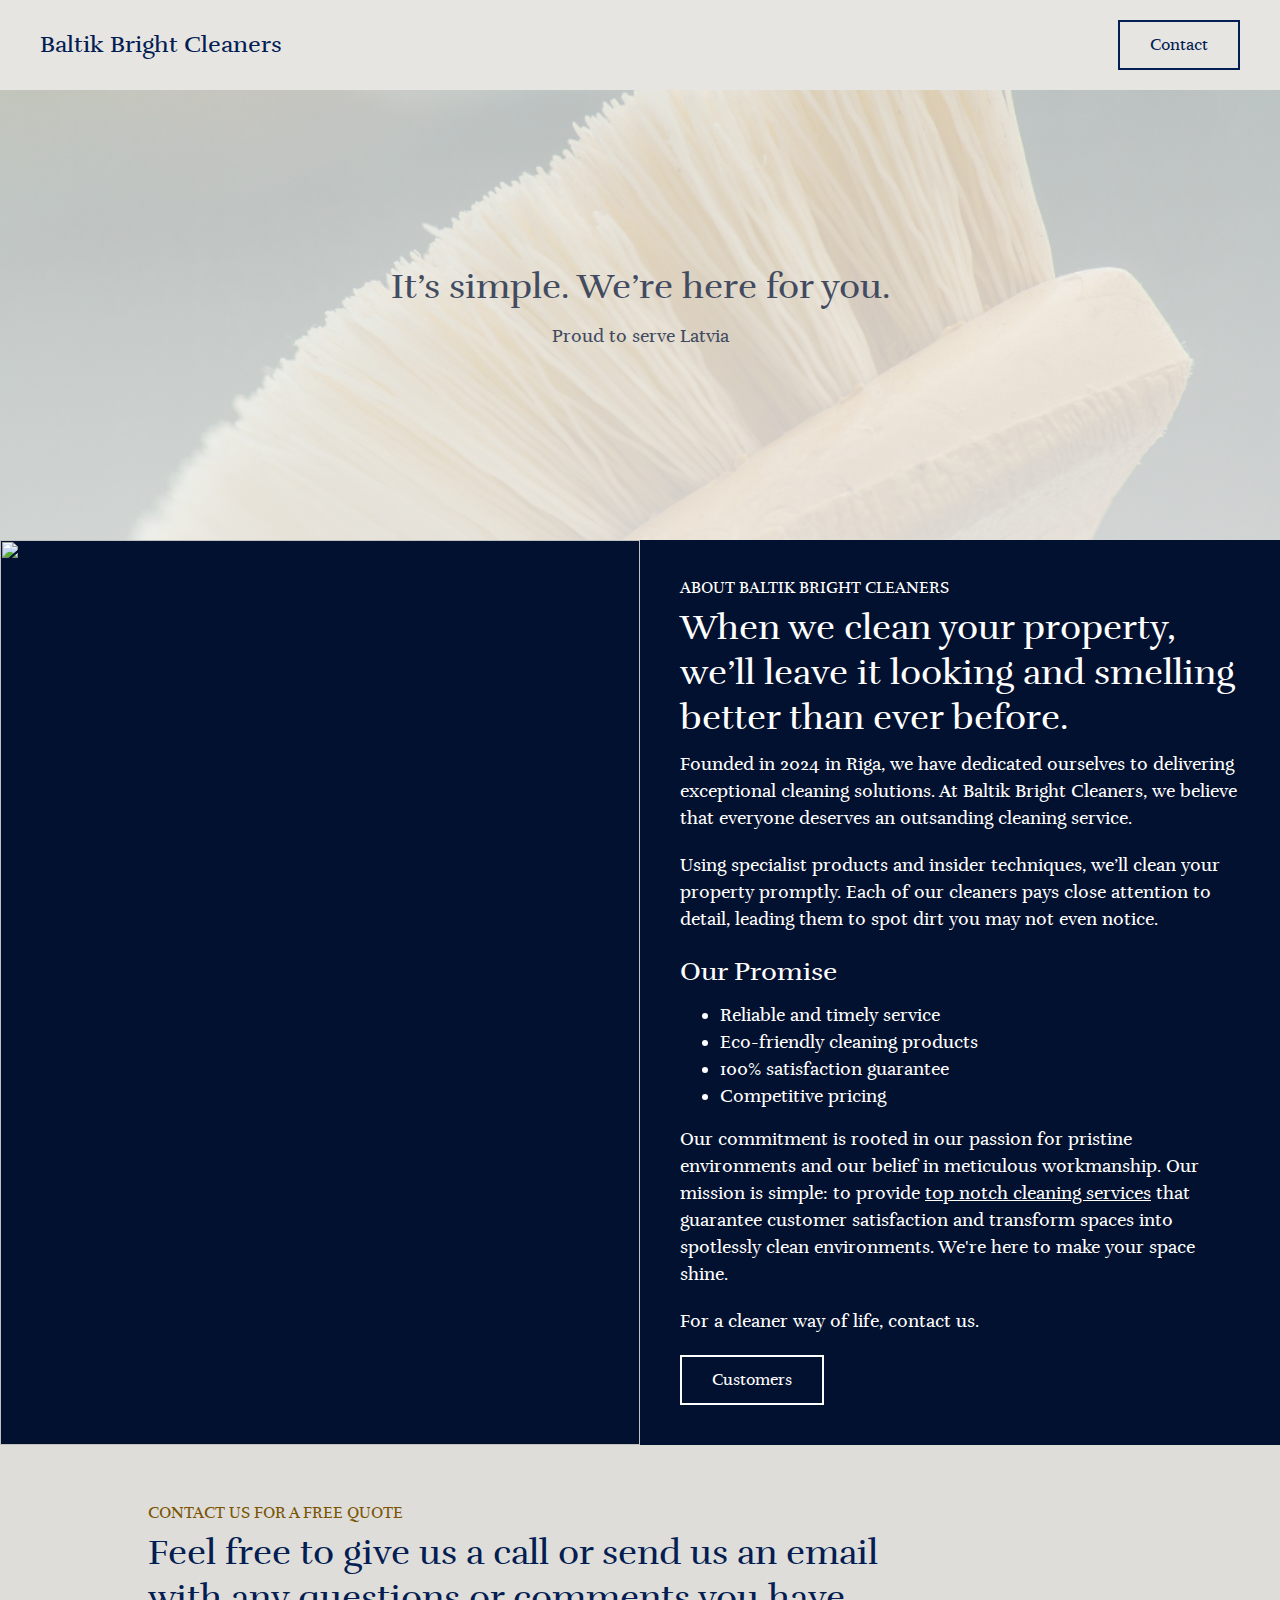
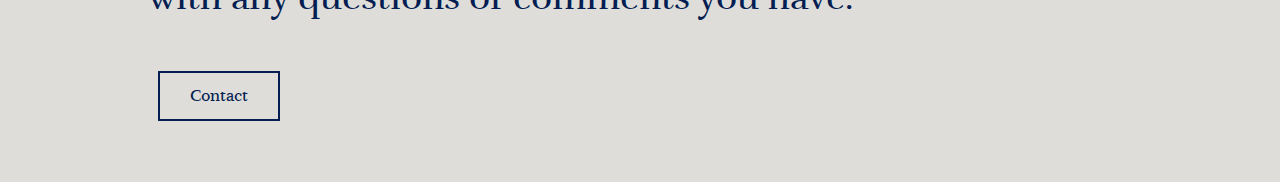
==== commit 2fffdee0: "preload css to prevent CLS" ====
--- a/about/index.html
+++ b/about/index.html
@@ -10,6 +10,7 @@
   <script defer src="https://code.jquery.com/jquery-3.7.1.min.js"
     integrity="sha256-/JqT3SQfawRcv/BIHPThkBvs0OEvtFFmqPF/lYI/Cxo=" crossorigin="anonymous"></script>
     <script defer src="../assets/js/site.js"></script>
+    <link rel="preload" href="../assets/css/site.css" as="style" />
     <link rel="stylesheet" href="../assets/css/site.css">
     <link rel="icon" href="../assets/favicon.ico" type="image/x-icon" />
   <title>Baltik Bright Cleaners | About Us</title>
--- a/assets/css/site.css
+++ b/assets/css/site.css
@@ -1,7445 +1 @@
-@import url(https://fonts.googleapis.com/css2?family=Rufina:wght@400;700&display=swap);
-@import url(https://fonts.googleapis.com/css2?family=Nunito+Sans:ital,opsz,wght@0,6..12,200..1000;1,6..12,200..1000&display=swap);
-
-@media (min-width: 375px)
-{
-
-    .baltik-bg{
-        background-image: linear-gradient(0deg, rgba(255, 255, 255, 0.8), rgba(255, 255, 255, 0.7)), url("../img/brush-375.webp");
-    }
-
-    .baltik-bg-option{
-        background-image: url("../img/brush-375.webp");
-    }
-    
-}
-
-@media (min-width: 640px)
-{
-
-    .baltik-bg{
-        background-image: linear-gradient(0deg, rgba(255, 255, 255, 0.8), rgba(255, 255, 255, 0.7)), url("../img/brush-640.webp");
-    }
-    
-    .baltik-bg-option{
-        background-image: url("../img/brush-375.webp");
-    }
-}
-
-@media (min-width: 768px)
-{
-
-    .baltik-bg{
-        background-image: linear-gradient(0deg, rgba(255, 255, 255, 0.8), rgba(255, 255, 255, 0.7)), url("../img/brush-768.webp");
-    }
-    
-    .baltik-bg-option{
-        background-image: url("../img/brush-640.webp");
-    }
-}
-
-@media (min-width: 1024px)
-{
-
-    .baltik-bg{
-        background-image: linear-gradient(0deg, rgba(255, 255, 255, 0.8), rgba(255, 255, 255, 0.7)), url("../img/brush-1024.webp");
-    }
-    
-    .baltik-bg-option{
-        background-image: url("../img/brush-768.webp");
-    }
-}
-
-@media (min-width: 1366px)
-{
-
-    .baltik-bg{
-        background-image: linear-gradient(0deg, rgba(255, 255, 255, 0.8), rgba(255, 255, 255, 0.7)), url("../img/brush-1366.webp");
-    }
-    
-    .baltik-bg-option{
-        background-image: url("../img/brush-1024.webp");
-    }
-}
-
-@media (min-width: 1600px)
-{
-
-    .baltik-bg{
-        background-image: linear-gradient(0deg, rgba(255, 255, 255, 0.8), rgba(255, 255, 255, 0.7)), url("../img/brush-1600.webp");
-    }
-    
-    .baltik-bg-option{
-        background-image: url("../img/brush-1600.webp");
-    }
-}
-
-@media (min-width: 1920px)
-{
-
-    .baltik-bg{
-        background-image: linear-gradient(0deg, rgba(255, 255, 255, 0.8), rgba(255, 255, 255, 0.7)), url("../img/brush-1920.webp");
-    }
-    
-    .baltik-bg-option{
-        background-image: url("../img/brush-1920.webp");
-    }
-}
-.container,
-.container-fluid,
-.sb-container-fixed>.sb-row.sb-row-opt-no-component-padding {
-    padding-left: 20px;
-    padding-right: 20px
-}
-
-.quick-view-container .fancybox-caption__body,
-.sb-nav {
-    max-height: none
-}
-
-.hours-list,
-.sb-footer__nav-list,
-.sb-nav__list,
-.sb-top-header.items-can-collapse .sb-nav__list-hidden>.sb-nav__sub {
-    list-style-type: none
-}
-
-.display-xl-font {
-    font-family: "Nunito Sans";
-    font-style: normal;
-    font-weight: 700;
-    text-transform: uppercase;
-    font-size: 1rem;
-    line-height: 1;
-    letter-spacing: 0
-}
-
-.display-font,
-.display-lg-font,
-.display-md-font {
-    font-family: Rufina;
-    font-style: normal;
-    font-weight: 400;
-    text-transform: none;
-    line-height: 1.25;
-    letter-spacing: 0
-}
-
-.display-lg-font {
-    font-size: 2.25rem
-}
-
-.display-font,
-.display-md-font {
-    font-size: 1.375rem
-}
-
-.body-font,
-.body-sm-font,
-.display-sm-font {
-    line-height: 1.5;
-    font-style: normal;
-    font-family: Rufina;
-    letter-spacing: 0;
-    text-transform: none
-}
-
-.display-sm-font {
-    font-weight: 700;
-    font-size: 1.125rem
-}
-
-.body-font,
-.body-sm-font {
-    font-weight: 400;
-    font-size: 1.125rem
-}
-
-.sb-row.sb-row-opt-no-component-padding .sb-column {
-    padding: 0
-}
-
-.option-image-padding-none[class*=option-grid-items-background] .items-grid__item-image {
-    margin: -20px -20px 20px
-}
-
-.form__wrapper,
-.option-columns-flex .image-strip .image-strip__image[src*=".svg"],
-.option-image-padding-none[class*=option-grid-items-background] .items-grid__item-image .option-image,
-.option-imagecrop-rectangle-landscape .option-image,
-.option-imagecrop-rectangle-landscape-half .option-image,
-.option-imagecrop-rectangle-landscape-half.sb-column-content .option-image,
-.option-imagecrop-rectangle-landscape.sb-column-content .option-image,
-.option-imagesize-lg .option-image,
-.option-imagesize-lg.sb-column-content .option-image,
-.option-modal-media-width-12col:not(.option-modal-media-top):not(.option-modal-hide-media) .quick-view-carousel {
-    width: 100%
-}
-
-.option-image-padding-none[class*=option-grid-items-background] .items-grid__item-image .option-image::after,
-.option-imagecrop-rectangle-landscape .option-image::after,
-.option-imagecrop-rectangle-landscape.sb-column-content .option-image::after {
-    padding-top: 66.66%
-}
-
-.items-grid__subheader {
-    font-size: 1.125rem;
-    font-style: normal;
-    font-family: Rufina;
-    font-weight: 400;
-    line-height: 1.5;
-    letter-spacing: 0;
-    text-transform: none
-}
-
-.option-button-none.sb-section-opt-light .sb-button:not(.call-to-action),
-.option-button-none.sb-section-opt-light .sb-button:not(.call-to-action):link,
-.option-button-none.sb-section-opt-light .sb-button:not(.call-to-action):visited,
-.sb-section-opt-accent .items-grid__item--bg-light .items-grid__description,
-.sb-section-opt-accent .items-grid__item--bg-light .items-grid__description div,
-.sb-section-opt-accent .items-grid__item--bg-light .items-grid__description p,
-.sb-section-opt-accent .items-grid__item--bg-light .items-grid__description span,
-.sb-section-opt-accent .items-grid__item--bg-light .items-grid__subheader,
-.sb-section-opt-accent .items-grid__item--bg-light .items-grid__subheader div,
-.sb-section-opt-accent .items-grid__item--bg-light .items-grid__subheader p,
-.sb-section-opt-accent .items-grid__item--bg-light .items-grid__subheader span,
-.sb-section-opt-dark .items-grid__item--bg-light .items-grid__description,
-.sb-section-opt-dark .items-grid__item--bg-light .items-grid__description div,
-.sb-section-opt-dark .items-grid__item--bg-light .items-grid__description p,
-.sb-section-opt-dark .items-grid__item--bg-light .items-grid__description span,
-.sb-section-opt-dark .items-grid__item--bg-light .items-grid__subheader,
-.sb-section-opt-dark .items-grid__item--bg-light .items-grid__subheader div,
-.sb-section-opt-dark .items-grid__item--bg-light .items-grid__subheader p,
-.sb-section-opt-dark .items-grid__item--bg-light .items-grid__subheader span,
-.sb-section-opt-light .items-grid__item--bg-light .items-grid__description,
-.sb-section-opt-light .items-grid__item--bg-light .items-grid__description div,
-.sb-section-opt-light .items-grid__item--bg-light .items-grid__description p,
-.sb-section-opt-light .items-grid__item--bg-light .items-grid__description span,
-.sb-section-opt-light .items-grid__item--bg-light .items-grid__subheader,
-.sb-section-opt-light .items-grid__item--bg-light .items-grid__subheader div,
-.sb-section-opt-light .items-grid__item--bg-light .items-grid__subheader p,
-.sb-section-opt-light .items-grid__item--bg-light .items-grid__subheader span,
-.sb-section-opt-light .items-grid__subheader,
-.sb-section-opt-light .items-grid__subheader div,
-.sb-section-opt-light .items-grid__subheader p,
-.sb-section-opt-light .items-grid__subheader span,
-.sb-section-opt-light [data-sb-type=rich-text]>a,
-.sb-section-opt-light [data-sb-type=rich-text]>a:link>a:visited,
-.sb-section-opt-light [data-sb-type=text]>a,
-.sb-section-opt-light [data-sb-type=text]>a:link>a:visited,
-.sb-section-opt-light a,
-.sb-section-opt-light a:link,
-.sb-section-opt-light a:visited,
-.sb-section-opt-light div,
-.sb-section-opt-light h1,
-.sb-section-opt-light h2,
-.sb-section-opt-light h3,
-.sb-section-opt-light input,
-.sb-section-opt-light p,
-.sb-section-opt-light span,
-[data-sb-type=rich-text]>a,
-[data-sb-type=rich-text]>a:link>a:visited,
-[data-sb-type=text]>a,
-[data-sb-type=text]>a:link>a:visited,
-div,
-h1,
-h2,
-h3,
-input,
-p,
-span {
-    color: #424b5f
-}
-
-.option-button-none.sb-section-opt-accent .sb-button:not(.call-to-action),
-.option-button-none.sb-section-opt-accent .sb-button:not(.call-to-action):link,
-.option-button-none.sb-section-opt-accent .sb-button:not(.call-to-action):visited,
-.option-button-none.sb-section-opt-dark .sb-button:not(.call-to-action),
-.option-button-none.sb-section-opt-dark .sb-button:not(.call-to-action):link,
-.option-button-none.sb-section-opt-dark .sb-button:not(.call-to-action):visited,
-.sb-section-opt-accent .brand,
-.sb-section-opt-accent .brand:link,
-.sb-section-opt-accent .brand:visited,
-.sb-section-opt-accent .items-grid__subheader,
-.sb-section-opt-accent .items-grid__subheader div,
-.sb-section-opt-accent .items-grid__subheader p,
-.sb-section-opt-accent .items-grid__subheader span,
-.sb-section-opt-accent [data-sb-type=rich-text]>a,
-.sb-section-opt-accent [data-sb-type=rich-text]>a:link>a:visited,
-.sb-section-opt-accent [data-sb-type=text]>a,
-.sb-section-opt-accent [data-sb-type=text]>a:link>a:visited,
-.sb-section-opt-accent a,
-.sb-section-opt-accent a:link,
-.sb-section-opt-accent a:visited,
-.sb-section-opt-accent div,
-.sb-section-opt-accent h1,
-.sb-section-opt-accent h2,
-.sb-section-opt-accent h3,
-.sb-section-opt-accent input,
-.sb-section-opt-accent p,
-.sb-section-opt-accent span,
-.sb-section-opt-dark .brand,
-.sb-section-opt-dark .brand:link,
-.sb-section-opt-dark .brand:visited,
-.sb-section-opt-dark .items-grid__subheader,
-.sb-section-opt-dark .items-grid__subheader div,
-.sb-section-opt-dark .items-grid__subheader p,
-.sb-section-opt-dark .items-grid__subheader span,
-.sb-section-opt-dark [data-sb-type=rich-text]>a,
-.sb-section-opt-dark [data-sb-type=rich-text]>a:link>a:visited,
-.sb-section-opt-dark [data-sb-type=text]>a,
-.sb-section-opt-dark [data-sb-type=text]>a:link>a:visited,
-.sb-section-opt-dark a,
-.sb-section-opt-dark a:link,
-.sb-section-opt-dark a:visited,
-.sb-section-opt-dark div,
-.sb-section-opt-dark h1,
-.sb-section-opt-dark h2,
-.sb-section-opt-dark h3,
-.sb-section-opt-dark input,
-.sb-section-opt-dark p,
-.sb-section-opt-dark span {
-    color: #fff
-}
-
-.items-grid__item--bg-light .items-grid__item-body {
-    padding: 20px;
-    height: 100%
-}
-
-.sb-section-opt-accent .items-grid__item--bg-light .items-grid__item-body,
-.sb-section-opt-accent.option-section-background-overlay-30-bottom::before,
-.sb-section-opt-dark .items-grid__item--bg-light .items-grid__item-body,
-.sb-section-opt-dark.option-section-background-overlay-30-bottom::before,
-.sb-section-opt-light,
-.sb-section-opt-light .items-grid__item--bg-light .items-grid__item-body {
-    background-color: #e7e5e2
-}
-
-.sb-section-opt-accent .items-grid__item--bg-light .items-grid__header,
-.sb-section-opt-accent .items-grid__item--bg-light .items-grid__header div,
-.sb-section-opt-accent .items-grid__item--bg-light .items-grid__header p,
-.sb-section-opt-accent .items-grid__item--bg-light .items-grid__header span,
-.sb-section-opt-dark .items-grid__item--bg-light .items-grid__header,
-.sb-section-opt-dark .items-grid__item--bg-light .items-grid__header div,
-.sb-section-opt-dark .items-grid__item--bg-light .items-grid__header p,
-.sb-section-opt-dark .items-grid__item--bg-light .items-grid__header span,
-.sb-section-opt-light .brand,
-.sb-section-opt-light .brand:link,
-.sb-section-opt-light .brand:visited,
-.sb-section-opt-light .items-grid__item--bg-light .items-grid__header,
-.sb-section-opt-light .items-grid__item--bg-light .items-grid__header div,
-.sb-section-opt-light .items-grid__item--bg-light .items-grid__header p,
-.sb-section-opt-light .items-grid__item--bg-light .items-grid__header span {
-    color: #041d52
-}
-
-.simple-cards .items-grid__item {
-    display: flex
-}
-
-.simple-cards .items-grid__item-body {
-    border: 0;
-    text-align: center;
-    margin: 0;
-    padding: 20px;
-    display: flex;
-    flex-direction: column;
-    flex: 1
-}
-
-.option-align-content-left .form,
-.option-align-default .simple-cards .items-grid__item-body,
-.option-align-left .simple-cards .items-grid__item-body {
-    text-align: left
-}
-
-.simple-cards .items-grid__item-image {
-    order: 1;
-    margin: 0 0 20px
-}
-
-.option-align-center .hours-list,
-.sb-column .sb-column-content.option-align-center .option-image,
-.simple-cards .items-grid__item-image .option-image {
-    margin-left: auto;
-    margin-right: auto
-}
-
-.col-xs-offset-0,
-.option-align-default .simple-cards .items-grid__item-image .option-image,
-.option-align-left .simple-cards .items-grid__item-image .option-image {
-    margin-left: 0
-}
-
-.simple-cards .items-grid__description {
-    margin: 0 0 20px;
-    width: 100%;
-    order: 2
-}
-
-.sb-footer p,
-.simple-cards__headers .items-grid__header,
-body,
-figure {
-    margin: 0
-}
-
-.simple-cards__headers {
-    order: 3
-}
-
-address,
-ol,
-ul {
-    margin-bottom: 1rem
-}
-
-.simple-cards__headers .items-grid__subheader {
-    margin: 5px 0 0
-}
-
-.option-card-order-image-header-text .simple-cards .items-grid__item-image {
-    order: 1;
-    margin-bottom: 20px
-}
-
-.option-card-order-image-header-text .simple-cards .items-grid__description {
-    order: 3;
-    margin-bottom: 0
-}
-
-.option-card-order-image-header-text .simple-cards .simple-cards__headers {
-    order: 2;
-    margin-bottom: 20px
-}
-
-/*! normalize.css v3.0.3 | MIT License | github.com/necolas/normalize.css */
-html {
-    font-family: sans-serif;
-    -ms-text-size-adjust: 100%;
-    -webkit-text-size-adjust: 100%
-}
-
-figure,
-footer,
-main,
-menu,
-nav,
-section {
-    display: block
-}
-
-a {
-    background-color: transparent
-}
-
-.fancybox-content iframe:active,
-.fancybox-content iframe:focus,
-.fancybox-content video:active,
-.fancybox-content video:focus,
-a:active,
-a:hover {
-    outline: 0
-}
-
-b {
-    font-weight: 700
-}
-
-h1 {
-    font-size: 2em;
-    margin: .67em 0
-}
-
-h1,
-h2,
-h3,
-ol,
-p,
-ul {
-    margin-top: 0
-}
-
-h1,
-h2,
-h3,
-label {
-    margin-bottom: .5rem
-}
-
-img {
-    border: 0;
-    vertical-align: middle
-}
-
-.nav-hamburger-menu-visible,
-[data-aos-enabled] #sb-page-structure .sb-section,
-svg:not(:root) {
-    overflow: hidden
-}
-
-code {
-    font-family: monospace, monospace;
-    font-size: 1em
-}
-
-button,
-input,
-select,
-textarea {
-    color: inherit;
-    font: inherit
-}
-
-a,
-a:link,
-a:visited,
-body {
-    font-style: normal;
-    font-family: Rufina;
-    font-weight: 400;
-    letter-spacing: 0;
-    text-transform: none
-}
-
-button {
-    overflow: visible
-}
-
-button,
-select {
-    text-transform: none
-}
-
-button,
-html input[type=button],
-input[type=submit] {
-    -webkit-appearance: button;
-    cursor: pointer
-}
-
-button[disabled],
-html input[disabled] {
-    cursor: default
-}
-
-button::-moz-focus-inner,
-input::-moz-focus-inner {
-    border: 0;
-    padding: 0
-}
-
-input {
-    line-height: normal
-}
-
-input[type=checkbox] {
-    box-sizing: border-box;
-    padding: 0
-}
-
-input[type=number]::-webkit-inner-spin-button,
-input[type=number]::-webkit-outer-spin-button {
-    height: auto
-}
-
-input[type=search] {
-    -webkit-appearance: textfield;
-    box-sizing: content-box;
-    box-sizing: inherit;
-    -webkit-appearance: none
-}
-
-input[type=search]::-webkit-search-cancel-button,
-input[type=search]::-webkit-search-decoration {
-    -webkit-appearance: none
-}
-
-textarea {
-    overflow: auto;
-    resize: vertical
-}
-
-@media print {
-
-    *,
-    ::after,
-    ::before {
-        text-shadow: none !important;
-        box-shadow: none !important
-    }
-
-    a,
-    a:visited {
-        text-decoration: underline
-    }
-
-    img {
-        page-break-inside: avoid;
-        max-width: 100% !important
-    }
-
-    h2,
-    h3,
-    p {
-        orphans: 3;
-        widows: 3
-    }
-
-    h2,
-    h3 {
-        page-break-after: avoid
-    }
-
-    .label {
-        border: 1px solid #000
-    }
-}
-
-html {
-    box-sizing: border-box;
-    -webkit-tap-highlight-color: transparent;
-    font-size: 16px
-}
-
-*,
-::after,
-::before {
-    box-sizing: inherit
-}
-
-@-moz-viewport {
-    width: device-width
-}
-
-@-ms-viewport {
-    width: device-width
-}
-
-@-o-viewport {
-    width: device-width
-}
-
-@-webkit-viewport {
-    width: device-width
-}
-
-@viewport {
-    width: device-width
-}
-
-body {
-    color: #373a3c;
-    background-color: #fff;
-    font-size: 1.125rem;
-    line-height: 1.5
-}
-
-p {
-    margin-bottom: 20px
-}
-
-address {
-    font-style: normal;
-    line-height: inherit
-}
-
-.option-slider-dotsPosition-1 .sb-slider.slick-dotted,
-ol ol,
-ol ul,
-p:last-of-type,
-ul ol,
-ul ul {
-    margin-bottom: 0
-}
-
-a:focus,
-a:hover {
-    color: #014c8c
-}
-
-a:focus {
-    outline: dotted thin;
-    outline: -webkit-focus-ring-color auto 5px;
-    outline-offset: -2px
-}
-
-a,
-button,
-input,
-label,
-select,
-textarea {
-    touch-action: manipulation
-}
-
-label {
-    display: inline-block
-}
-
-button:focus {
-    outline: dotted 1px;
-    outline: -webkit-focus-ring-color auto 5px
-}
-
-button,
-input,
-select,
-textarea {
-    margin: 0;
-    line-height: inherit;
-    border-radius: 0
-}
-
-.dz-max-files-reached .dz-message,
-.sb-section.has-background+.sb-section>.sb-container::before,
-.sb-section.has-background>.sb-container::before,
-[hidden] {
-    display: none !important
-}
-
-.container,
-.container-fluid {
-    margin-left: auto;
-    margin-right: auto
-}
-
-@media (min-width:544px) {
-    .container {
-        max-width: 576px
-    }
-
-    .col-sm-12 {
-        flex: 0 0 100%
-    }
-
-    .col-sm-offset-0 {
-        margin-left: 0
-    }
-}
-
-@media (min-width:768px) {
-    .container {
-        max-width: 720px
-    }
-
-    .col-md-5 {
-        flex: 0 0 41.66667%
-    }
-
-    .col-md-6 {
-        flex: 0 0 50%
-    }
-
-    .col-md-8 {
-        flex: 0 0 66.66667%
-    }
-
-    .col-md-12 {
-        flex: 0 0 100%
-    }
-
-    .col-md-offset-0 {
-        margin-left: 0
-    }
-}
-
-.row {
-    display: flex;
-    flex-wrap: wrap;
-    margin-left: -20px;
-    margin-right: -20px
-}
-
-.col-lg-12,
-.col-lg-8,
-.col-md-12,
-.col-md-5,
-.col-md-6,
-.col-md-8,
-.col-sm-12,
-.col-xl-12,
-.col-xs-12 {
-    position: relative;
-    min-height: 1px;
-    padding-left: 20px;
-    padding-right: 20px
-}
-
-.col-xs-12,
-.option-image-width-12col .items-grid .items-grid__item-image,
-.option-image-width-12col .sb-split-text-image__image {
-    flex: 0 0 100%
-}
-
-@media (min-width:992px) {
-    .container {
-        max-width: 940px
-    }
-
-    .col-lg-8 {
-        flex: 0 0 66.66667%
-    }
-
-    .col-lg-12 {
-        flex: 0 0 100%
-    }
-
-    .col-lg-offset-0 {
-        margin-left: 0
-    }
-}
-
-@media (min-width:1200px) {
-    .container {
-        max-width: 1140px
-    }
-
-    .col-xl-12 {
-        flex: 0 0 100%
-    }
-
-    .sb-contact {
-        flex: 1 0 50%
-    }
-
-    .col-xl-offset-0 {
-        margin-left: 0
-    }
-}
-
-.figure {
-    display: inline-block
-}
-
-@keyframes loadingStateAnimation {
-    0% {
-        transform: rotate(0)
-    }
-
-    100% {
-        transform: rotate(360deg)
-    }
-}
-
-a,
-a:link,
-a:visited {
-    font-size: 1.125rem;
-    line-height: 1;
-    color: #424b5f;
-    word-break: break-word;
-    text-decoration: underline
-}
-
-a:focus,
-a:hover,
-a:link:focus,
-a:link:hover,
-a:visited:focus,
-a:visited:hover {
-    text-decoration: none
-}
-
-a:focus-visible,
-a:link:focus-visible,
-a:visited:focus-visible {
-    outline: Highlight auto 2px;
-    outline: -webkit-focus-ring-color auto 2px;
-    outline-offset: 2px
-}
-
-[data-sb-type=rich-text] a,
-[data-sb-type=rich-text] a:link,
-[data-sb-type=rich-text] a:visited,
-[data-sb-type=text] a,
-[data-sb-type=text] a:link,
-[data-sb-type=text] a:visited {
-    font-family: inherit;
-    font-size: inherit;
-    font-weight: inherit;
-    line-height: inherit;
-    letter-spacing: inherit;
-    text-transform: inherit;
-    font-style: inherit
-}
-
-.sb-section-opt-accent .sb-button--nav span,
-.sb-section-opt-accent .sb-button--nav:link span,
-.sb-section-opt-accent .sb-button--nav:visited span,
-.sb-section-opt-dark .sb-button--nav span,
-.sb-section-opt-dark .sb-button--nav:link span,
-.sb-section-opt-dark .sb-button--nav:visited span,
-.sb-section-opt-light .sb-button--nav span,
-.sb-section-opt-light .sb-button--nav:link span,
-.sb-section-opt-light .sb-button--nav:visited span,
-[data-sb-type=rich-text] span,
-[data-sb-type=rich-text] span a,
-[data-sb-type=rich-text] span a:link,
-[data-sb-type=rich-text] span a:visited,
-[data-sb-type=text] span,
-[data-sb-type=text] span a,
-[data-sb-type=text] span a:link,
-[data-sb-type=text] span a:visited {
-    color: inherit
-}
-
-.email {
-    text-transform: lowercase !important
-}
-
-.brand,
-.brand:link,
-.brand:visited,
-.skip-to-main-content__text {
-    font-style: normal;
-    font-family: Rufina;
-    letter-spacing: 0;
-    text-transform: none
-}
-
-.brand,
-.brand:link,
-.brand:visited {
-    font-size: 1.5rem;
-    font-weight: 900;
-    line-height: 1.25;
-    color: #041d52;
-    text-decoration: none
-}
-
-.brand:focus,
-.brand:hover,
-.brand:link:focus,
-.brand:link:hover,
-.brand:visited:focus,
-.brand:visited:hover {
-    color: inherit;
-    text-decoration: none
-}
-
-.sb-row-opt-padding-top-large {
-    padding-top: 40px
-}
-
-.sb-row-opt-padding-bottom-large {
-    padding-bottom: 40px
-}
-
-.skip-to-main-content {
-    position: absolute;
-    width: 1px;
-    height: 1px;
-    padding: 0;
-    margin: -1px;
-    overflow: hidden;
-    clip: rect(0, 0, 0, 0);
-    white-space: nowrap;
-    border: 0;
-    text-align: center
-}
-
-.sb-column,
-.sb-column-content,
-.sb-container,
-.sb-section {
-    position: relative
-}
-
-.skip-to-main-content__text {
-    font-size: 1.125rem;
-    font-weight: 400;
-    line-height: 1;
-    display: inline-block;
-    color: #424b5f;
-    padding: 10px 20px
-}
-
-.skip-to-main-content:active,
-.skip-to-main-content:focus {
-    position: static;
-    display: block;
-    width: auto;
-    height: auto;
-    overflow: visible;
-    clip: auto;
-    white-space: normal
-}
-
-.skip-to-main-content:active .skip-to-main-content__text,
-.skip-to-main-content:focus .skip-to-main-content__text {
-    outline: #424b5f dotted 1px
-}
-
-#sb-footer,
-#sb-navigation,
-#sb-page-structure {
-    overflow-x: clip
-}
-
-.sb-container {
-    display: flex;
-    flex: 100%;
-    align-items: flex-start;
-    flex-direction: column;
-    justify-content: center;
-    padding: 0;
-    z-index: 200;
-    height: 100%
-}
-
-.sb-container-fixed {
-    max-width: 1024px
-}
-
-.sb-section {
-    align-items: center;
-    display: flex;
-    flex-direction: row;
-    z-index: auto;
-    padding: 20px
-}
-
-.sb-section:first-of-type .sb-container:first-of-type {
-    align-items: center;
-    display: flex;
-    justify-content: center
-}
-
-.sb-section-opt-light:nth-of-type(2n+3) {
-    background-color: #dfddd9
-}
-
-.sb-section-opt-dark,
-.sb-section-opt-light.option-section-background-overlay-30-bottom::before {
-    background-color: #021130
-}
-
-.sb-section-opt-dark:nth-of-type(2n+3) {
-    background-color: #000
-}
-
-.sb-section-opt-accent {
-    background-color: #7a5604
-}
-
-.option-section-background-overlay-30-bottom::before {
-    display: block;
-    content: '';
-    position: absolute;
-    left: 0;
-    right: 0;
-    bottom: 0;
-    top: 70%
-}
-
-.sb-row {
-    align-items: center;
-    margin-left: 0;
-    margin-right: 0;
-    width: 100%
-}
-
-.sb-background,
-.sb-swipe-notification {
-    position: absolute;
-    left: 0;
-    top: 0;
-    right: 0;
-    bottom: 0
-}
-
-.sb-background {
-    background-position: center;
-    background-size: cover
-}
-
-.option-section-background-hide .sb-background {
-    display: none
-}
-
-.sb-swipe-notification {
-    z-index: 10000;
-    background: rgba(0, 0, 0, .5);
-    display: flex;
-    justify-content: center;
-    align-items: center;
-    opacity: 0;
-    transition: opacity .18s ease-in
-}
-
-.by-b12 a,
-.form__group--required,
-.form__input-checkbox-wrapper,
-.form__input-radio-wrapper,
-.form__input-select-wrapper,
-.form__label-required,
-.sb-button.is-loading {
-    position: relative
-}
-
-.grecaptcha-badge {
-    opacity: 0
-}
-
-.option-modal-media-width-3col:not(.option-modal-media-top):not(.option-modal-hide-media) .quick-view-aside,
-.option-modal-media-width-9col:not(.option-modal-media-top):not(.option-modal-hide-media) .quick-view-carousel,
-.option-width {
-    width: 75%
-}
-
-.option-modal-media-width-4col:not(.option-modal-media-top):not(.option-modal-hide-media) .quick-view-aside,
-.option-modal-media-width-8col:not(.option-modal-media-top):not(.option-modal-hide-media) .quick-view-carousel,
-.option-width-8col .option-width {
-    width: 66.66667%
-}
-
-.option-width-12col .option-width {
-    width: auto
-}
-
-.sb-section .sb-section-alignable {
-    margin-right: auto;
-    text-align: left;
-    align-self: left;
-    justify-content: flex-start
-}
-
-.sb-section.option-align-left .sb-section-alignable {
-    margin-right: auto;
-    margin-left: 0;
-    text-align: left;
-    align-self: left;
-    justify-content: flex-start
-}
-
-#sb-banner .sb-section.option-align-default .sb-section-alignable,
-.sb-section.option-align-center .sb-section-alignable {
-    margin-left: auto;
-    margin-right: auto;
-    text-align: center;
-    align-self: center;
-    justify-content: center
-}
-
-.sb-column .sb-column-content.option-align-left,
-.sb-column .sb-column-content.option-align-left .sb-section-alignable {
-    margin-right: auto;
-    text-align: left;
-    align-self: left
-}
-
-.sb-column .sb-column-content.option-align-center,
-.sb-column .sb-column-content.option-align-center .sb-section-alignable {
-    margin-left: auto;
-    margin-right: auto;
-    text-align: center;
-    align-self: center
-}
-
-.sb-button,
-.sb-button:link,
-.sb-button:visited {
-    display: inline-flex;
-    align-items: center;
-    justify-content: center;
-    text-align: center;
-    vertical-align: middle;
-    transition: .15s ease-in-out;
-    text-decoration: none;
-    margin: 0;
-    min-height: 50px;
-    padding: 10px 30px;
-    border: 2px solid;
-    border-radius: 0
-}
-
-.sb-button:active,
-.sb-button:focus,
-.sb-button:hover,
-.sb-button:link:active,
-.sb-button:link:focus,
-.sb-button:link:hover,
-.sb-button:visited:active,
-.sb-button:visited:focus,
-.sb-button:visited:hover {
-    outline: 0;
-    box-shadow: none;
-    text-decoration: none
-}
-
-.sb-button[disabled] {
-    opacity: .3;
-    cursor: not-allowed
-}
-
-.sb-button.is-loading {
-    pointer-events: none;
-    opacity: .7;
-    cursor: not-allowed;
-    color: transparent !important
-}
-
-.sb-button.is-loading::after {
-    display: block;
-    content: '';
-    border-radius: 50%;
-    width: 20px;
-    height: 20px;
-    border: 3px solid rgba(255, 255, 255, .2);
-    border-left: 3px solid #fff;
-    position: absolute;
-    left: 50%;
-    top: 50%;
-    margin-top: -10px;
-    margin-left: -10px;
-    transform: translateZ(0);
-    animation: 1.1s linear infinite loadingStateAnimation
-}
-
-.sb-button--form,
-.sb-button--form:link,
-.sb-button--form:visited,
-.sb-button--nav,
-.sb-button--nav:link,
-.sb-button--nav:visited,
-.sb-button--primary,
-.sb-button--primary:link,
-.sb-button--primary:visited,
-.sb-button--secondary,
-.sb-button--secondary:link,
-.sb-button--secondary:visited {
-    font-style: normal;
-    font-weight: 600;
-    letter-spacing: 0;
-    text-transform: none;
-    border-width: 2px;
-    border-radius: 0;
-    font-size: 1rem;
-    font-family: Nunito Sans
-}
-
-.sb-button--nav,
-.sb-button--nav:link,
-.sb-button--nav:visited {
-    line-height: 1
-}
-
-@media (max-width:991px) {
-    .display-xl-font {
-        font-family: "Nunito Sans";
-        font-style: normal;
-        font-weight: 700;
-        text-transform: uppercase;
-        font-size: 1rem;
-        line-height: 1;
-        letter-spacing: 0
-    }
-
-    .display-lg-font {
-        font-family: Rufina;
-        font-style: normal;
-        font-weight: 400;
-        text-transform: none;
-        font-size: 2.25rem;
-        line-height: 1.25;
-        letter-spacing: 0
-    }
-
-    .display-font,
-    .display-md-font {
-        font-family: Rufina;
-        font-style: normal;
-        font-weight: 400;
-        text-transform: none;
-        font-size: 1.125rem;
-        line-height: 1.25;
-        letter-spacing: 0
-    }
-
-    .display-sm-font {
-        font-family: Rufina;
-        font-style: normal;
-        font-weight: 700;
-        text-transform: none;
-        font-size: 1rem;
-        line-height: 1.5;
-        letter-spacing: 0
-    }
-
-    .body-font,
-    .body-sm-font {
-        font-family: Rufina;
-        font-style: normal;
-        font-weight: 400;
-        text-transform: none;
-        font-size: 1rem;
-        line-height: 1.5;
-        letter-spacing: 0
-    }
-
-    .items-grid__subheader,
-    body {
-        font-size: 1rem;
-        font-style: normal;
-        font-family: Rufina;
-        font-weight: 400;
-        line-height: 1.5;
-        letter-spacing: 0;
-        text-transform: none
-    }
-
-    .hidden-md-down {
-        display: none !important
-    }
-
-    .skip-to-main-content__text,
-    a,
-    a:link,
-    a:visited {
-        font-size: 1rem;
-        font-style: normal;
-        font-family: Rufina;
-        font-weight: 400;
-        line-height: 1;
-        letter-spacing: 0;
-        text-transform: none
-    }
-
-    .brand,
-    .brand:link,
-    .brand:visited {
-        font-size: 1.125rem;
-        font-style: normal;
-        font-family: Rufina;
-        font-weight: 700;
-        line-height: 1.25;
-        letter-spacing: 0;
-        text-transform: none
-    }
-
-    .sb-button--nav,
-    .sb-button--nav:link,
-    .sb-button--nav:visited {
-        font-size: 1rem;
-        font-style: normal;
-        font-family: Nunito Sans;
-        font-weight: 600;
-        line-height: 1.25;
-        letter-spacing: 0;
-        text-transform: none
-    }
-}
-
-@media (max-width:767px) {
-    .display-xl-font {
-        font-family: "Nunito Sans";
-        font-style: normal;
-        font-weight: 700;
-        text-transform: uppercase;
-        font-size: .875rem;
-        line-height: 1;
-        letter-spacing: 0
-    }
-
-    .display-lg-font {
-        font-family: Rufina;
-        font-style: normal;
-        font-weight: 400;
-        text-transform: none;
-        font-size: 2.125rem;
-        line-height: 1.25;
-        letter-spacing: 0
-    }
-
-    .display-font,
-    .display-md-font {
-        font-family: Rufina;
-        font-style: normal;
-        font-weight: 400;
-        text-transform: none;
-        font-size: 1.125rem;
-        line-height: 1.5;
-        letter-spacing: 0
-    }
-
-    .display-sm-font {
-        font-family: Rufina;
-        font-style: normal;
-        font-weight: 700;
-        text-transform: none;
-        font-size: 1rem;
-        line-height: 1.5;
-        letter-spacing: 0
-    }
-
-    .body-font,
-    .body-sm-font {
-        font-family: Rufina;
-        font-style: normal;
-        font-weight: 400;
-        text-transform: none;
-        font-size: 1rem;
-        line-height: 1.5;
-        letter-spacing: 0
-    }
-
-    .items-grid__subheader,
-    body {
-        font-size: 1rem;
-        font-style: normal;
-        font-family: Rufina;
-        font-weight: 400;
-        line-height: 1.5;
-        letter-spacing: 0;
-        text-transform: none
-    }
-
-    .hidden-sm-down {
-        display: none !important
-    }
-
-    .skip-to-main-content__text,
-    a,
-    a:link,
-    a:visited {
-        font-size: 1rem;
-        font-style: normal;
-        font-family: Rufina;
-        font-weight: 400;
-        line-height: 1.25;
-        letter-spacing: 0;
-        text-transform: none
-    }
-
-    .brand,
-    .brand:link,
-    .brand:visited {
-        font-size: 1.25rem;
-        font-style: normal;
-        font-family: Rufina;
-        font-weight: 900;
-        line-height: 1.25;
-        letter-spacing: 0;
-        text-transform: none
-    }
-
-    .sb-row-opt-padding-top-large {
-        padding-top: 10px
-    }
-
-    .sb-row-opt-padding-bottom-large {
-        padding-bottom: 10px
-    }
-
-    .option-width {
-        width: 100%
-    }
-
-    .option-width-12col .option-width,
-    .option-width-8col .option-width {
-        width: auto
-    }
-
-    .sb-section.option-align-left .sb-cta-wrapper {
-        align-items: flex-start
-    }
-
-    .sb-section.option-align-center .sb-cta-wrapper {
-        align-items: center
-    }
-
-    .sb-section.option-align-center .sb-cta-wrapper span {
-        text-align: center
-    }
-
-    .sb-button--nav,
-    .sb-button--nav:link,
-    .sb-button--nav:visited {
-        font-size: 1rem;
-        font-style: normal;
-        font-family: Nunito Sans;
-        font-weight: 600;
-        line-height: 1.25;
-        letter-spacing: 0;
-        text-transform: none
-    }
-}
-
-.sb-section-opt-light .sb-button--nav,
-.sb-section-opt-light .sb-button--nav:link,
-.sb-section-opt-light .sb-button--nav:visited {
-    color: #041d52;
-    border-color: #041d52;
-    background-color: transparent
-}
-
-.sb-section-opt-light .sb-button--nav svg,
-.sb-section-opt-light .sb-button--nav:link svg,
-.sb-section-opt-light .sb-button--nav:visited svg {
-    fill: #041d52
-}
-
-.sb-section-opt-dark .sb-button--nav:hover,
-.sb-section-opt-dark .sb-button--nav:link:hover,
-.sb-section-opt-dark .sb-button--nav:visited:hover,
-.sb-section-opt-light .sb-button--nav:hover,
-.sb-section-opt-light .sb-button--nav:link:hover,
-.sb-section-opt-light .sb-button--nav:visited:hover,
-.sb-section-opt-light .sb-button--primary,
-.sb-section-opt-light .sb-button--primary:link,
-.sb-section-opt-light .sb-button--primary:visited {
-    color: #fff;
-    border-color: #7a5604;
-    background-color: #7a5604
-}
-
-.option-button-none.sb-section-opt-accent .sb-button:not(.call-to-action) svg,
-.option-button-none.sb-section-opt-accent .sb-button:not(.call-to-action):link svg,
-.option-button-none.sb-section-opt-accent .sb-button:not(.call-to-action):visited svg,
-.option-button-none.sb-section-opt-dark .sb-button:not(.call-to-action) svg,
-.option-button-none.sb-section-opt-dark .sb-button:not(.call-to-action):link svg,
-.option-button-none.sb-section-opt-dark .sb-button:not(.call-to-action):visited svg,
-.sb-section-opt-accent .sb-button--form svg,
-.sb-section-opt-accent .sb-button--form:active svg,
-.sb-section-opt-accent .sb-button--form:focus svg,
-.sb-section-opt-accent .sb-button--form:hover svg,
-.sb-section-opt-accent .sb-button--form:link svg,
-.sb-section-opt-accent .sb-button--form:link:active svg,
-.sb-section-opt-accent .sb-button--form:link:focus svg,
-.sb-section-opt-accent .sb-button--form:link:hover svg,
-.sb-section-opt-accent .sb-button--form:visited svg,
-.sb-section-opt-accent .sb-button--form:visited:active svg,
-.sb-section-opt-accent .sb-button--form:visited:focus svg,
-.sb-section-opt-accent .sb-button--form:visited:hover svg,
-.sb-section-opt-accent .sb-button--nav svg,
-.sb-section-opt-accent .sb-button--nav:active svg,
-.sb-section-opt-accent .sb-button--nav:focus svg,
-.sb-section-opt-accent .sb-button--nav:hover svg,
-.sb-section-opt-accent .sb-button--nav:link svg,
-.sb-section-opt-accent .sb-button--nav:link:active svg,
-.sb-section-opt-accent .sb-button--nav:link:focus svg,
-.sb-section-opt-accent .sb-button--nav:link:hover svg,
-.sb-section-opt-accent .sb-button--nav:visited svg,
-.sb-section-opt-accent .sb-button--nav:visited:active svg,
-.sb-section-opt-accent .sb-button--nav:visited:focus svg,
-.sb-section-opt-accent .sb-button--nav:visited:hover svg,
-.sb-section-opt-accent .sb-button--primary svg,
-.sb-section-opt-accent .sb-button--primary:active svg,
-.sb-section-opt-accent .sb-button--primary:focus svg,
-.sb-section-opt-accent .sb-button--primary:hover svg,
-.sb-section-opt-accent .sb-button--primary:link svg,
-.sb-section-opt-accent .sb-button--primary:link:active svg,
-.sb-section-opt-accent .sb-button--primary:link:focus svg,
-.sb-section-opt-accent .sb-button--primary:link:hover svg,
-.sb-section-opt-accent .sb-button--primary:visited svg,
-.sb-section-opt-accent .sb-button--primary:visited:active svg,
-.sb-section-opt-accent .sb-button--primary:visited:focus svg,
-.sb-section-opt-accent .sb-button--primary:visited:hover svg,
-.sb-section-opt-accent .sb-button--secondary svg,
-.sb-section-opt-accent .sb-button--secondary:active svg,
-.sb-section-opt-accent .sb-button--secondary:focus svg,
-.sb-section-opt-accent .sb-button--secondary:hover svg,
-.sb-section-opt-accent .sb-button--secondary:link svg,
-.sb-section-opt-accent .sb-button--secondary:link:active svg,
-.sb-section-opt-accent .sb-button--secondary:link:focus svg,
-.sb-section-opt-accent .sb-button--secondary:link:hover svg,
-.sb-section-opt-accent .sb-button--secondary:visited svg,
-.sb-section-opt-accent .sb-button--secondary:visited:active svg,
-.sb-section-opt-accent .sb-button--secondary:visited:focus svg,
-.sb-section-opt-accent .sb-button--secondary:visited:hover svg,
-.sb-section-opt-dark .sb-button--form svg,
-.sb-section-opt-dark .sb-button--form:active svg,
-.sb-section-opt-dark .sb-button--form:focus svg,
-.sb-section-opt-dark .sb-button--form:hover svg,
-.sb-section-opt-dark .sb-button--form:link svg,
-.sb-section-opt-dark .sb-button--form:link:active svg,
-.sb-section-opt-dark .sb-button--form:link:focus svg,
-.sb-section-opt-dark .sb-button--form:link:hover svg,
-.sb-section-opt-dark .sb-button--form:visited svg,
-.sb-section-opt-dark .sb-button--form:visited:active svg,
-.sb-section-opt-dark .sb-button--form:visited:focus svg,
-.sb-section-opt-dark .sb-button--form:visited:hover svg,
-.sb-section-opt-dark .sb-button--nav svg,
-.sb-section-opt-dark .sb-button--nav:active svg,
-.sb-section-opt-dark .sb-button--nav:focus svg,
-.sb-section-opt-dark .sb-button--nav:hover svg,
-.sb-section-opt-dark .sb-button--nav:link svg,
-.sb-section-opt-dark .sb-button--nav:link:active svg,
-.sb-section-opt-dark .sb-button--nav:link:focus svg,
-.sb-section-opt-dark .sb-button--nav:link:hover svg,
-.sb-section-opt-dark .sb-button--nav:visited svg,
-.sb-section-opt-dark .sb-button--nav:visited:active svg,
-.sb-section-opt-dark .sb-button--nav:visited:focus svg,
-.sb-section-opt-dark .sb-button--nav:visited:hover svg,
-.sb-section-opt-dark .sb-button--primary svg,
-.sb-section-opt-dark .sb-button--primary:active svg,
-.sb-section-opt-dark .sb-button--primary:focus svg,
-.sb-section-opt-dark .sb-button--primary:hover svg,
-.sb-section-opt-dark .sb-button--primary:link svg,
-.sb-section-opt-dark .sb-button--primary:link:active svg,
-.sb-section-opt-dark .sb-button--primary:link:focus svg,
-.sb-section-opt-dark .sb-button--primary:link:hover svg,
-.sb-section-opt-dark .sb-button--primary:visited svg,
-.sb-section-opt-dark .sb-button--primary:visited:active svg,
-.sb-section-opt-dark .sb-button--primary:visited:focus svg,
-.sb-section-opt-dark .sb-button--primary:visited:hover svg,
-.sb-section-opt-dark .sb-button--secondary svg,
-.sb-section-opt-dark .sb-button--secondary:active svg,
-.sb-section-opt-dark .sb-button--secondary:focus svg,
-.sb-section-opt-dark .sb-button--secondary:hover svg,
-.sb-section-opt-dark .sb-button--secondary:link svg,
-.sb-section-opt-dark .sb-button--secondary:link:active svg,
-.sb-section-opt-dark .sb-button--secondary:link:focus svg,
-.sb-section-opt-dark .sb-button--secondary:link:hover svg,
-.sb-section-opt-dark .sb-button--secondary:visited svg,
-.sb-section-opt-dark .sb-button--secondary:visited:active svg,
-.sb-section-opt-dark .sb-button--secondary:visited:focus svg,
-.sb-section-opt-dark .sb-button--secondary:visited:hover svg,
-.sb-section-opt-light .sb-button--form svg,
-.sb-section-opt-light .sb-button--form:active svg,
-.sb-section-opt-light .sb-button--form:focus svg,
-.sb-section-opt-light .sb-button--form:hover svg,
-.sb-section-opt-light .sb-button--form:link svg,
-.sb-section-opt-light .sb-button--form:link:active svg,
-.sb-section-opt-light .sb-button--form:link:focus svg,
-.sb-section-opt-light .sb-button--form:link:hover svg,
-.sb-section-opt-light .sb-button--form:visited svg,
-.sb-section-opt-light .sb-button--form:visited:active svg,
-.sb-section-opt-light .sb-button--form:visited:focus svg,
-.sb-section-opt-light .sb-button--form:visited:hover svg,
-.sb-section-opt-light .sb-button--nav:active svg,
-.sb-section-opt-light .sb-button--nav:focus svg,
-.sb-section-opt-light .sb-button--nav:hover svg,
-.sb-section-opt-light .sb-button--nav:link:active svg,
-.sb-section-opt-light .sb-button--nav:link:focus svg,
-.sb-section-opt-light .sb-button--nav:link:hover svg,
-.sb-section-opt-light .sb-button--nav:visited:active svg,
-.sb-section-opt-light .sb-button--nav:visited:focus svg,
-.sb-section-opt-light .sb-button--nav:visited:hover svg,
-.sb-section-opt-light .sb-button--primary svg,
-.sb-section-opt-light .sb-button--primary:active svg,
-.sb-section-opt-light .sb-button--primary:focus svg,
-.sb-section-opt-light .sb-button--primary:hover svg,
-.sb-section-opt-light .sb-button--primary:link svg,
-.sb-section-opt-light .sb-button--primary:link:active svg,
-.sb-section-opt-light .sb-button--primary:link:focus svg,
-.sb-section-opt-light .sb-button--primary:link:hover svg,
-.sb-section-opt-light .sb-button--primary:visited svg,
-.sb-section-opt-light .sb-button--primary:visited:active svg,
-.sb-section-opt-light .sb-button--primary:visited:focus svg,
-.sb-section-opt-light .sb-button--primary:visited:hover svg,
-.sb-section-opt-light .sb-button--secondary:active svg,
-.sb-section-opt-light .sb-button--secondary:focus svg,
-.sb-section-opt-light .sb-button--secondary:hover svg,
-.sb-section-opt-light .sb-button--secondary:link:active svg,
-.sb-section-opt-light .sb-button--secondary:link:focus svg,
-.sb-section-opt-light .sb-button--secondary:link:hover svg,
-.sb-section-opt-light .sb-button--secondary:visited:active svg,
-.sb-section-opt-light .sb-button--secondary:visited:focus svg,
-.sb-section-opt-light .sb-button--secondary:visited:hover svg {
-    fill: #fff
-}
-
-.sb-section-opt-dark .sb-button--nav:active,
-.sb-section-opt-dark .sb-button--nav:focus,
-.sb-section-opt-dark .sb-button--nav:link:active,
-.sb-section-opt-dark .sb-button--nav:link:focus,
-.sb-section-opt-dark .sb-button--nav:visited:active,
-.sb-section-opt-dark .sb-button--nav:visited:focus,
-.sb-section-opt-light .sb-button--nav:active,
-.sb-section-opt-light .sb-button--nav:focus,
-.sb-section-opt-light .sb-button--nav:link:active,
-.sb-section-opt-light .sb-button--nav:link:focus,
-.sb-section-opt-light .sb-button--nav:visited:active,
-.sb-section-opt-light .sb-button--nav:visited:focus {
-    color: #fff;
-    border-color: #c08d20;
-    background-color: #c08d20
-}
-
-.sb-section-opt-light .sb-button--nav:focus,
-.sb-section-opt-light .sb-button--nav:link:focus,
-.sb-section-opt-light .sb-button--nav:visited:focus {
-    box-shadow: 0 0 0 2px #e7e5e2, 0 0 0 4px #c08d20
-}
-
-.sb-section-opt-light .sb-button--nav.is-loading::after,
-.sb-section-opt-light .sb-button--nav:link.is-loading::after,
-.sb-section-opt-light .sb-button--nav:visited.is-loading::after {
-    border-color: rgba(4, 29, 82, .2);
-    border-left-color: #041d52
-}
-
-.sb-section-opt-light .sb-button--nav.is-loading:active::after,
-.sb-section-opt-light .sb-button--nav.is-loading:focus::after,
-.sb-section-opt-light .sb-button--nav:link.is-loading:active::after,
-.sb-section-opt-light .sb-button--nav:link.is-loading:focus::after,
-.sb-section-opt-light .sb-button--nav:visited.is-loading:active::after,
-.sb-section-opt-light .sb-button--nav:visited.is-loading:focus::after {
-    border-color: rgba(255, 255, 255, .2);
-    border-left-color: #fff
-}
-
-.sb-section-opt-accent .sb-button--nav,
-.sb-section-opt-accent .sb-button--nav:link,
-.sb-section-opt-accent .sb-button--nav:visited,
-.sb-section-opt-dark .sb-button--nav,
-.sb-section-opt-dark .sb-button--nav:link,
-.sb-section-opt-dark .sb-button--nav:visited {
-    color: #fff;
-    border-color: #fff;
-    background-color: transparent
-}
-
-.sb-section-opt-dark .sb-button--nav:focus,
-.sb-section-opt-dark .sb-button--nav:link:focus,
-.sb-section-opt-dark .sb-button--nav:visited:focus {
-    box-shadow: 0 0 0 2px #021130, 0 0 0 4px #c08d20
-}
-
-.sb-section-opt-dark .sb-button--nav.is-loading::after,
-.sb-section-opt-dark .sb-button--nav:link.is-loading::after,
-.sb-section-opt-dark .sb-button--nav:visited.is-loading::after {
-    border-color: rgba(255, 255, 255, .2);
-    border-left-color: #fff
-}
-
-.sb-section-opt-dark .sb-button--nav.is-loading:active::after,
-.sb-section-opt-dark .sb-button--nav.is-loading:focus::after,
-.sb-section-opt-dark .sb-button--nav:link.is-loading:active::after,
-.sb-section-opt-dark .sb-button--nav:link.is-loading:focus::after,
-.sb-section-opt-dark .sb-button--nav:visited.is-loading:active::after,
-.sb-section-opt-dark .sb-button--nav:visited.is-loading:focus::after {
-    border-color: rgba(255, 255, 255, .2);
-    border-left-color: #fff
-}
-
-.sb-section-opt-accent .sb-button--nav:hover,
-.sb-section-opt-accent .sb-button--nav:link:hover,
-.sb-section-opt-accent .sb-button--nav:visited:hover,
-.sb-section-opt-accent .sb-button--primary,
-.sb-section-opt-accent .sb-button--primary:link,
-.sb-section-opt-accent .sb-button--primary:visited {
-    color: #fff;
-    border-color: #021130;
-    background-color: #021130
-}
-
-.sb-section-opt-accent .sb-button--nav:active,
-.sb-section-opt-accent .sb-button--nav:focus,
-.sb-section-opt-accent .sb-button--nav:link:active,
-.sb-section-opt-accent .sb-button--nav:link:focus,
-.sb-section-opt-accent .sb-button--nav:visited:active,
-.sb-section-opt-accent .sb-button--nav:visited:focus {
-    color: #fff;
-    border-color: #042261;
-    background-color: #042261
-}
-
-.sb-section-opt-accent .sb-button--nav:focus,
-.sb-section-opt-accent .sb-button--nav:link:focus,
-.sb-section-opt-accent .sb-button--nav:visited:focus {
-    box-shadow: 0 0 0 2px #7a5604, 0 0 0 4px #042261
-}
-
-.sb-section-opt-accent .sb-button--nav.is-loading::after,
-.sb-section-opt-accent .sb-button--nav:link.is-loading::after,
-.sb-section-opt-accent .sb-button--nav:visited.is-loading::after {
-    border-color: rgba(255, 255, 255, .2);
-    border-left-color: #fff
-}
-
-.sb-section-opt-accent .sb-button--nav.is-loading:active::after,
-.sb-section-opt-accent .sb-button--nav.is-loading:focus::after,
-.sb-section-opt-accent .sb-button--nav:link.is-loading:active::after,
-.sb-section-opt-accent .sb-button--nav:link.is-loading:focus::after,
-.sb-section-opt-accent .sb-button--nav:visited.is-loading:active::after,
-.sb-section-opt-accent .sb-button--nav:visited.is-loading:focus::after {
-    border-color: rgba(255, 255, 255, .2);
-    border-left-color: #fff
-}
-
-.sb-button--primary,
-.sb-button--primary:link,
-.sb-button--primary:visited {
-    line-height: 1
-}
-
-@media (max-width:991px) {
-
-    .sb-button--primary,
-    .sb-button--primary:link,
-    .sb-button--primary:visited {
-        font-size: 1rem;
-        font-style: normal;
-        font-family: Nunito Sans;
-        font-weight: 600;
-        line-height: 1.25;
-        letter-spacing: 0;
-        text-transform: none
-    }
-}
-
-@media (max-width:767px) {
-
-    .sb-button--primary,
-    .sb-button--primary:link,
-    .sb-button--primary:visited {
-        font-size: 1rem;
-        font-style: normal;
-        font-family: Nunito Sans;
-        font-weight: 600;
-        line-height: 1.25;
-        letter-spacing: 0;
-        text-transform: none
-    }
-}
-
-.sb-section-opt-dark .sb-button--primary:hover,
-.sb-section-opt-dark .sb-button--primary:link:hover,
-.sb-section-opt-dark .sb-button--primary:visited:hover,
-.sb-section-opt-light .sb-button--primary:hover,
-.sb-section-opt-light .sb-button--primary:link:hover,
-.sb-section-opt-light .sb-button--primary:visited:hover {
-    color: #fff;
-    border-color: #684d12;
-    background-color: #684d12
-}
-
-.sb-section-opt-dark .sb-button--primary:active,
-.sb-section-opt-dark .sb-button--primary:focus,
-.sb-section-opt-dark .sb-button--primary:link:active,
-.sb-section-opt-dark .sb-button--primary:link:focus,
-.sb-section-opt-dark .sb-button--primary:visited:active,
-.sb-section-opt-dark .sb-button--primary:visited:focus,
-.sb-section-opt-light .sb-button--primary:active,
-.sb-section-opt-light .sb-button--primary:focus,
-.sb-section-opt-light .sb-button--primary:link:active,
-.sb-section-opt-light .sb-button--primary:link:focus,
-.sb-section-opt-light .sb-button--primary:visited:active,
-.sb-section-opt-light .sb-button--primary:visited:focus {
-    color: #fff;
-    border-color: #c08d20;
-    background-color: #c08d20
-}
-
-.sb-section-opt-light .sb-button--primary:focus,
-.sb-section-opt-light .sb-button--primary:link:focus,
-.sb-section-opt-light .sb-button--primary:visited:focus {
-    box-shadow: 0 0 0 2px #e7e5e2, 0 0 0 4px #c08d20
-}
-
-.sb-section-opt-accent .sb-button--primary span,
-.sb-section-opt-accent .sb-button--primary:link span,
-.sb-section-opt-accent .sb-button--primary:visited span,
-.sb-section-opt-dark .sb-button--primary span,
-.sb-section-opt-dark .sb-button--primary:link span,
-.sb-section-opt-dark .sb-button--primary:visited span,
-.sb-section-opt-light .sb-button--primary span,
-.sb-section-opt-light .sb-button--primary:link span,
-.sb-section-opt-light .sb-button--primary:visited span {
-    color: inherit
-}
-
-.sb-section-opt-light .sb-button--primary.is-loading::after,
-.sb-section-opt-light .sb-button--primary:link.is-loading::after,
-.sb-section-opt-light .sb-button--primary:visited.is-loading::after {
-    border-color: rgba(255, 255, 255, .2);
-    border-left-color: #fff
-}
-
-.sb-section-opt-light .sb-button--primary.is-loading:active::after,
-.sb-section-opt-light .sb-button--primary.is-loading:focus::after,
-.sb-section-opt-light .sb-button--primary:link.is-loading:active::after,
-.sb-section-opt-light .sb-button--primary:link.is-loading:focus::after,
-.sb-section-opt-light .sb-button--primary:visited.is-loading:active::after,
-.sb-section-opt-light .sb-button--primary:visited.is-loading:focus::after {
-    border-color: rgba(255, 255, 255, .2);
-    border-left-color: #fff
-}
-
-.sb-section-opt-dark .sb-button--primary,
-.sb-section-opt-dark .sb-button--primary:link,
-.sb-section-opt-dark .sb-button--primary:visited,
-.sb-section-opt-light .sb-button--secondary:hover,
-.sb-section-opt-light .sb-button--secondary:link:hover,
-.sb-section-opt-light .sb-button--secondary:visited:hover {
-    color: #fff;
-    border-color: #7a5604;
-    background-color: #7a5604
-}
-
-.sb-section-opt-dark .sb-button--primary:focus,
-.sb-section-opt-dark .sb-button--primary:link:focus,
-.sb-section-opt-dark .sb-button--primary:visited:focus {
-    box-shadow: 0 0 0 2px #021130, 0 0 0 4px #c08d20
-}
-
-.sb-section-opt-dark .sb-button--primary.is-loading::after,
-.sb-section-opt-dark .sb-button--primary:link.is-loading::after,
-.sb-section-opt-dark .sb-button--primary:visited.is-loading::after {
-    border-color: rgba(255, 255, 255, .2);
-    border-left-color: #fff
-}
-
-.sb-section-opt-dark .sb-button--primary.is-loading:active::after,
-.sb-section-opt-dark .sb-button--primary.is-loading:focus::after,
-.sb-section-opt-dark .sb-button--primary:link.is-loading:active::after,
-.sb-section-opt-dark .sb-button--primary:link.is-loading:focus::after,
-.sb-section-opt-dark .sb-button--primary:visited.is-loading:active::after,
-.sb-section-opt-dark .sb-button--primary:visited.is-loading:focus::after {
-    border-color: rgba(255, 255, 255, .2);
-    border-left-color: #fff
-}
-
-.sb-section-opt-accent .sb-button--primary:hover,
-.sb-section-opt-accent .sb-button--primary:link:hover,
-.sb-section-opt-accent .sb-button--primary:visited:hover {
-    color: #fff;
-    border-color: #000;
-    background-color: #000
-}
-
-.sb-section-opt-accent .sb-button--primary:active,
-.sb-section-opt-accent .sb-button--primary:focus,
-.sb-section-opt-accent .sb-button--primary:link:active,
-.sb-section-opt-accent .sb-button--primary:link:focus,
-.sb-section-opt-accent .sb-button--primary:visited:active,
-.sb-section-opt-accent .sb-button--primary:visited:focus {
-    color: #fff;
-    border-color: #042261;
-    background-color: #042261
-}
-
-.sb-section-opt-accent .sb-button--primary:focus,
-.sb-section-opt-accent .sb-button--primary:link:focus,
-.sb-section-opt-accent .sb-button--primary:visited:focus {
-    box-shadow: 0 0 0 2px #7a5604, 0 0 0 4px #042261
-}
-
-.sb-section-opt-accent .sb-button--primary.is-loading::after,
-.sb-section-opt-accent .sb-button--primary:link.is-loading::after,
-.sb-section-opt-accent .sb-button--primary:visited.is-loading::after {
-    border-color: rgba(255, 255, 255, .2);
-    border-left-color: #fff
-}
-
-.sb-section-opt-accent .sb-button--primary.is-loading:active::after,
-.sb-section-opt-accent .sb-button--primary.is-loading:focus::after,
-.sb-section-opt-accent .sb-button--primary:link.is-loading:active::after,
-.sb-section-opt-accent .sb-button--primary:link.is-loading:focus::after,
-.sb-section-opt-accent .sb-button--primary:visited.is-loading:active::after,
-.sb-section-opt-accent .sb-button--primary:visited.is-loading:focus::after {
-    border-color: rgba(255, 255, 255, .2);
-    border-left-color: #fff
-}
-
-.sb-button--secondary,
-.sb-button--secondary:link,
-.sb-button--secondary:visited {
-    line-height: 1
-}
-
-@media (max-width:991px) {
-
-    .sb-button--secondary,
-    .sb-button--secondary:link,
-    .sb-button--secondary:visited {
-        font-size: 1rem;
-        font-style: normal;
-        font-family: Nunito Sans;
-        font-weight: 600;
-        line-height: 1;
-        letter-spacing: 0;
-        text-transform: none
-    }
-}
-
-@media (max-width:767px) {
-
-    .sb-button--secondary,
-    .sb-button--secondary:link,
-    .sb-button--secondary:visited {
-        font-size: 1rem;
-        font-style: normal;
-        font-family: Nunito Sans;
-        font-weight: 600;
-        line-height: 1.25;
-        letter-spacing: 0;
-        text-transform: none
-    }
-}
-
-.sb-section-opt-light .sb-button--secondary,
-.sb-section-opt-light .sb-button--secondary:link,
-.sb-section-opt-light .sb-button--secondary:visited {
-    color: #041d52;
-    border-color: #041d52;
-    background-color: transparent
-}
-
-.sb-section-opt-light .sb-button--secondary svg,
-.sb-section-opt-light .sb-button--secondary:link svg,
-.sb-section-opt-light .sb-button--secondary:visited svg {
-    fill: #041d52
-}
-
-.sb-section-opt-dark .sb-button--secondary:active,
-.sb-section-opt-dark .sb-button--secondary:focus,
-.sb-section-opt-dark .sb-button--secondary:link:active,
-.sb-section-opt-dark .sb-button--secondary:link:focus,
-.sb-section-opt-dark .sb-button--secondary:visited:active,
-.sb-section-opt-dark .sb-button--secondary:visited:focus,
-.sb-section-opt-light .sb-button--secondary:active,
-.sb-section-opt-light .sb-button--secondary:focus,
-.sb-section-opt-light .sb-button--secondary:link:active,
-.sb-section-opt-light .sb-button--secondary:link:focus,
-.sb-section-opt-light .sb-button--secondary:visited:active,
-.sb-section-opt-light .sb-button--secondary:visited:focus {
-    color: #fff;
-    border-color: #c08d20;
-    background-color: #c08d20
-}
-
-.sb-section-opt-light .sb-button--secondary:focus,
-.sb-section-opt-light .sb-button--secondary:link:focus,
-.sb-section-opt-light .sb-button--secondary:visited:focus {
-    box-shadow: 0 0 0 2px #e7e5e2, 0 0 0 4px #c08d20
-}
-
-.sb-section-opt-accent .sb-button--secondary span,
-.sb-section-opt-accent .sb-button--secondary:link span,
-.sb-section-opt-accent .sb-button--secondary:visited span,
-.sb-section-opt-dark .sb-button--secondary span,
-.sb-section-opt-dark .sb-button--secondary:link span,
-.sb-section-opt-dark .sb-button--secondary:visited span,
-.sb-section-opt-light .sb-button--secondary span,
-.sb-section-opt-light .sb-button--secondary:link span,
-.sb-section-opt-light .sb-button--secondary:visited span {
-    color: inherit
-}
-
-.sb-section-opt-light .sb-button--secondary.is-loading::after,
-.sb-section-opt-light .sb-button--secondary:link.is-loading::after,
-.sb-section-opt-light .sb-button--secondary:visited.is-loading::after {
-    border-color: rgba(4, 29, 82, .2);
-    border-left-color: #041d52
-}
-
-.sb-section-opt-light .sb-button--secondary.is-loading:active::after,
-.sb-section-opt-light .sb-button--secondary.is-loading:focus::after,
-.sb-section-opt-light .sb-button--secondary:link.is-loading:active::after,
-.sb-section-opt-light .sb-button--secondary:link.is-loading:focus::after,
-.sb-section-opt-light .sb-button--secondary:visited.is-loading:active::after,
-.sb-section-opt-light .sb-button--secondary:visited.is-loading:focus::after {
-    border-color: rgba(255, 255, 255, .2);
-    border-left-color: #fff
-}
-
-.sb-section-opt-accent .sb-button--secondary,
-.sb-section-opt-accent .sb-button--secondary:link,
-.sb-section-opt-accent .sb-button--secondary:visited,
-.sb-section-opt-dark .sb-button--secondary,
-.sb-section-opt-dark .sb-button--secondary:link,
-.sb-section-opt-dark .sb-button--secondary:visited {
-    color: #fff;
-    border-color: #fff;
-    background-color: transparent
-}
-
-.option-form-opt-light .form .sb-button.sb-button--form,
-.sb-section-opt-dark .sb-button--form,
-.sb-section-opt-dark .sb-button--form:link,
-.sb-section-opt-dark .sb-button--form:visited,
-.sb-section-opt-dark .sb-button--secondary:hover,
-.sb-section-opt-dark .sb-button--secondary:link:hover,
-.sb-section-opt-dark .sb-button--secondary:visited:hover,
-.sb-section-opt-light .sb-button--form,
-.sb-section-opt-light .sb-button--form:link,
-.sb-section-opt-light .sb-button--form:visited {
-    color: #fff;
-    border-color: #7a5604;
-    background-color: #7a5604
-}
-
-.sb-section-opt-dark .sb-button--secondary:focus,
-.sb-section-opt-dark .sb-button--secondary:link:focus,
-.sb-section-opt-dark .sb-button--secondary:visited:focus {
-    box-shadow: 0 0 0 2px #021130, 0 0 0 4px #c08d20
-}
-
-.sb-section-opt-dark .sb-button--secondary.is-loading::after,
-.sb-section-opt-dark .sb-button--secondary:link.is-loading::after,
-.sb-section-opt-dark .sb-button--secondary:visited.is-loading::after {
-    border-color: rgba(255, 255, 255, .2);
-    border-left-color: #fff
-}
-
-.sb-section-opt-dark .sb-button--secondary.is-loading:active::after,
-.sb-section-opt-dark .sb-button--secondary.is-loading:focus::after,
-.sb-section-opt-dark .sb-button--secondary:link.is-loading:active::after,
-.sb-section-opt-dark .sb-button--secondary:link.is-loading:focus::after,
-.sb-section-opt-dark .sb-button--secondary:visited.is-loading:active::after,
-.sb-section-opt-dark .sb-button--secondary:visited.is-loading:focus::after {
-    border-color: rgba(255, 255, 255, .2);
-    border-left-color: #fff
-}
-
-.sb-section-opt-accent .sb-button--form,
-.sb-section-opt-accent .sb-button--form:link,
-.sb-section-opt-accent .sb-button--form:visited,
-.sb-section-opt-accent .sb-button--secondary:hover,
-.sb-section-opt-accent .sb-button--secondary:link:hover,
-.sb-section-opt-accent .sb-button--secondary:visited:hover {
-    color: #fff;
-    border-color: #021130;
-    background-color: #021130
-}
-
-.sb-section-opt-accent .sb-button--secondary:active,
-.sb-section-opt-accent .sb-button--secondary:focus,
-.sb-section-opt-accent .sb-button--secondary:link:active,
-.sb-section-opt-accent .sb-button--secondary:link:focus,
-.sb-section-opt-accent .sb-button--secondary:visited:active,
-.sb-section-opt-accent .sb-button--secondary:visited:focus {
-    color: #fff;
-    border-color: #042261;
-    background-color: #042261
-}
-
-.sb-section-opt-accent .sb-button--secondary:focus,
-.sb-section-opt-accent .sb-button--secondary:link:focus,
-.sb-section-opt-accent .sb-button--secondary:visited:focus {
-    box-shadow: 0 0 0 2px #7a5604, 0 0 0 4px #042261
-}
-
-.option-form-opt-light .form .sb-button.sb-button--form:focus,
-.sb-section-opt-light .sb-button--form:focus,
-.sb-section-opt-light .sb-button--form:link:focus,
-.sb-section-opt-light .sb-button--form:visited:focus {
-    box-shadow: 0 0 0 2px #e7e5e2, 0 0 0 4px #c08d20
-}
-
-.sb-section-opt-accent .sb-button--secondary.is-loading::after,
-.sb-section-opt-accent .sb-button--secondary:link.is-loading::after,
-.sb-section-opt-accent .sb-button--secondary:visited.is-loading::after {
-    border-color: rgba(255, 255, 255, .2);
-    border-left-color: #fff
-}
-
-.sb-section-opt-accent .sb-button--secondary.is-loading:active::after,
-.sb-section-opt-accent .sb-button--secondary.is-loading:focus::after,
-.sb-section-opt-accent .sb-button--secondary:link.is-loading:active::after,
-.sb-section-opt-accent .sb-button--secondary:link.is-loading:focus::after,
-.sb-section-opt-accent .sb-button--secondary:visited.is-loading:active::after,
-.sb-section-opt-accent .sb-button--secondary:visited.is-loading:focus::after {
-    border-color: rgba(255, 255, 255, .2);
-    border-left-color: #fff
-}
-
-.sb-button--form,
-.sb-button--form:link,
-.sb-button--form:visited {
-    line-height: 1
-}
-
-.sb-footer__branding,
-.sb-footer__nav-list>li>a:not(.sb-button) {
-    line-height: 1.25;
-    font-style: normal;
-    letter-spacing: 0;
-    text-transform: none
-}
-
-.sb-section-opt-dark .sb-button--form:hover,
-.sb-section-opt-dark .sb-button--form:link:hover,
-.sb-section-opt-dark .sb-button--form:visited:hover,
-.sb-section-opt-light .sb-button--form:hover,
-.sb-section-opt-light .sb-button--form:link:hover,
-.sb-section-opt-light .sb-button--form:visited:hover {
-    color: #fff;
-    border-color: #684d12;
-    background-color: #684d12
-}
-
-.sb-section-opt-dark .sb-button--form:active,
-.sb-section-opt-dark .sb-button--form:focus,
-.sb-section-opt-dark .sb-button--form:link:active,
-.sb-section-opt-dark .sb-button--form:link:focus,
-.sb-section-opt-dark .sb-button--form:visited:active,
-.sb-section-opt-dark .sb-button--form:visited:focus,
-.sb-section-opt-light .sb-button--form:active,
-.sb-section-opt-light .sb-button--form:focus,
-.sb-section-opt-light .sb-button--form:link:active,
-.sb-section-opt-light .sb-button--form:link:focus,
-.sb-section-opt-light .sb-button--form:visited:active,
-.sb-section-opt-light .sb-button--form:visited:focus {
-    color: #fff;
-    border-color: #c08d20;
-    background-color: #c08d20
-}
-
-.sb-section-opt-accent .sb-button--form span,
-.sb-section-opt-accent .sb-button--form:link span,
-.sb-section-opt-accent .sb-button--form:visited span,
-.sb-section-opt-dark .sb-button--form span,
-.sb-section-opt-dark .sb-button--form:link span,
-.sb-section-opt-dark .sb-button--form:visited span,
-.sb-section-opt-light .sb-button--form span,
-.sb-section-opt-light .sb-button--form:link span,
-.sb-section-opt-light .sb-button--form:visited span {
-    color: inherit
-}
-
-.sb-section-opt-light .sb-button--form.is-loading::after,
-.sb-section-opt-light .sb-button--form:link.is-loading::after,
-.sb-section-opt-light .sb-button--form:visited.is-loading::after {
-    border-color: rgba(255, 255, 255, .2);
-    border-left-color: #fff
-}
-
-.sb-section-opt-light .sb-button--form.is-loading:active::after,
-.sb-section-opt-light .sb-button--form.is-loading:focus::after,
-.sb-section-opt-light .sb-button--form:link.is-loading:active::after,
-.sb-section-opt-light .sb-button--form:link.is-loading:focus::after,
-.sb-section-opt-light .sb-button--form:visited.is-loading:active::after,
-.sb-section-opt-light .sb-button--form:visited.is-loading:focus::after {
-    border-color: rgba(255, 255, 255, .2);
-    border-left-color: #fff
-}
-
-.sb-section-opt-dark .sb-button--form:focus,
-.sb-section-opt-dark .sb-button--form:link:focus,
-.sb-section-opt-dark .sb-button--form:visited:focus {
-    box-shadow: 0 0 0 2px #021130, 0 0 0 4px #c08d20
-}
-
-.sb-section-opt-dark .sb-button--form.is-loading::after,
-.sb-section-opt-dark .sb-button--form:link.is-loading::after,
-.sb-section-opt-dark .sb-button--form:visited.is-loading::after {
-    border-color: rgba(255, 255, 255, .2);
-    border-left-color: #fff
-}
-
-.sb-section-opt-dark .sb-button--form.is-loading:active::after,
-.sb-section-opt-dark .sb-button--form.is-loading:focus::after,
-.sb-section-opt-dark .sb-button--form:link.is-loading:active::after,
-.sb-section-opt-dark .sb-button--form:link.is-loading:focus::after,
-.sb-section-opt-dark .sb-button--form:visited.is-loading:active::after,
-.sb-section-opt-dark .sb-button--form:visited.is-loading:focus::after {
-    border-color: rgba(255, 255, 255, .2);
-    border-left-color: #fff
-}
-
-.sb-section-opt-accent .sb-button--form:hover,
-.sb-section-opt-accent .sb-button--form:link:hover,
-.sb-section-opt-accent .sb-button--form:visited:hover {
-    color: #fff;
-    border-color: #000;
-    background-color: #000
-}
-
-.sb-section-opt-accent .sb-button--form:active,
-.sb-section-opt-accent .sb-button--form:focus,
-.sb-section-opt-accent .sb-button--form:link:active,
-.sb-section-opt-accent .sb-button--form:link:focus,
-.sb-section-opt-accent .sb-button--form:visited:active,
-.sb-section-opt-accent .sb-button--form:visited:focus {
-    color: #fff;
-    border-color: #042261;
-    background-color: #042261
-}
-
-.sb-section-opt-accent .sb-button--form:focus,
-.sb-section-opt-accent .sb-button--form:link:focus,
-.sb-section-opt-accent .sb-button--form:visited:focus {
-    box-shadow: 0 0 0 2px #7a5604, 0 0 0 4px #042261
-}
-
-.sb-section-opt-accent .sb-button--form.is-loading::after,
-.sb-section-opt-accent .sb-button--form:link.is-loading::after,
-.sb-section-opt-accent .sb-button--form:visited.is-loading::after {
-    border-color: rgba(255, 255, 255, .2);
-    border-left-color: #fff
-}
-
-.sb-section-opt-accent .sb-button--form.is-loading:active::after,
-.sb-section-opt-accent .sb-button--form.is-loading:focus::after,
-.sb-section-opt-accent .sb-button--form:link.is-loading:active::after,
-.sb-section-opt-accent .sb-button--form:link.is-loading:focus::after,
-.sb-section-opt-accent .sb-button--form:visited.is-loading:active::after,
-.sb-section-opt-accent .sb-button--form:visited.is-loading:focus::after {
-    border-color: rgba(255, 255, 255, .2);
-    border-left-color: #fff
-}
-
-.option-button-none .sb-button:not(.call-to-action),
-.option-button-none .sb-button:not(.call-to-action):link,
-.option-button-none .sb-button:not(.call-to-action):visited {
-    font-size: 1.125rem;
-    font-style: normal;
-    font-family: Rufina;
-    font-weight: 400;
-    line-height: 1;
-    letter-spacing: 0;
-    text-transform: none;
-    padding: 0;
-    text-align: inherit;
-    transition: none;
-    border-radius: 0;
-    background: 0 0;
-    border: 0;
-    height: auto;
-    min-height: 0;
-    text-transform: none;
-    text-decoration: underline
-}
-
-.option-button-none .sb-button:not(.call-to-action):active,
-.option-button-none .sb-button:not(.call-to-action):focus,
-.option-button-none .sb-button:not(.call-to-action):hover,
-.option-button-none .sb-button:not(.call-to-action):link:active,
-.option-button-none .sb-button:not(.call-to-action):link:focus,
-.option-button-none .sb-button:not(.call-to-action):link:hover,
-.option-button-none .sb-button:not(.call-to-action):visited:active,
-.option-button-none .sb-button:not(.call-to-action):visited:focus,
-.option-button-none .sb-button:not(.call-to-action):visited:hover {
-    border: 0;
-    background: 0 0;
-    text-decoration: none
-}
-
-.option-button-none .sb-button:not(.call-to-action):focus-visible,
-.option-button-none .sb-button:not(.call-to-action):link:focus-visible,
-.option-button-none .sb-button:not(.call-to-action):visited:focus-visible {
-    outline: Highlight auto 2px;
-    outline: -webkit-focus-ring-color auto 2px;
-    outline-offset: 2px
-}
-
-.option-button-none .sb-button:not(.call-to-action) svg {
-    vertical-align: middle
-}
-
-.option-button-none.sb-section-opt-light .sb-button:not(.call-to-action) svg,
-.option-button-none.sb-section-opt-light .sb-button:not(.call-to-action):link svg,
-.option-button-none.sb-section-opt-light .sb-button:not(.call-to-action):visited svg,
-.option-lightbox-background-light .fancybox-navigation .fancybox-button svg path,
-.option-lightbox-background-light .fancybox-toolbar .fancybox-button svg path {
-    fill: #424b5f
-}
-
-.fancybox-navigation .fancybox-button svg path,
-.option-form-opt-light .form .sb-button.sb-button--form svg,
-.option-form-opt-light .form .sb-button.sb-button--form:active svg,
-.option-form-opt-light .form .sb-button.sb-button--form:focus svg,
-.option-form-opt-light .form .sb-button.sb-button--form:hover svg,
-.option-lightbox-background-accent .fancybox-navigation .fancybox-button svg path,
-.option-lightbox-background-accent .fancybox-toolbar .fancybox-button svg path {
-    fill: #fff
-}
-
-.option-button-none.sb-section-opt-light .sb-button:not(.call-to-action).is-loading::after {
-    border-color: rgba(66, 75, 95, .2);
-    border-left-color: #424b5f
-}
-
-.option-button-none.sb-section-opt-accent .sb-button:not(.call-to-action).is-loading::after,
-.option-button-none.sb-section-opt-dark .sb-button:not(.call-to-action).is-loading::after {
-    border-color: rgba(255, 255, 255, .2);
-    border-left-color: #fff
-}
-
-.sb-cta-wrapper {
-    margin: 20px -10px 0;
-    display: flex;
-    align-items: center;
-    flex-wrap: wrap
-}
-
-.sb-section-alignable .sb-cta-wrapper {
-    margin-left: -10px !important;
-    margin-right: -10px !important
-}
-
-.sb-cta-wrapper__btn,
-.sb-cta-wrapper__btn:link,
-.sb-cta-wrapper__btn:visited {
-    margin: 0 10px
-}
-
-.by-b12 {
-    margin-top: 40px;
-    margin-bottom: -40px
-}
-
-.by-b12 a {
-    font-family: Helvetica, Arial, sans-serif;
-    font-size: 14px;
-    font-weight: 400
-}
-
-.by-b12 a,
-.by-b12 a:active,
-.by-b12 a:focus,
-.by-b12 a:hover,
-.by-b12 a:link {
-    color: currentColor !important;
-    text-decoration: none
-}
-
-.by-b12 a::after {
-    display: block;
-    content: '';
-    position: absolute;
-    left: 0;
-    right: 0;
-    bottom: 0;
-    height: 1px;
-    background: currentColor !important
-}
-
-.by-b12 a:hover,
-.option-slider-dotsStyle-3.sb-section-opt-accent .slick-dots li button:hover,
-.option-slider-dotsStyle-3.sb-section-opt-dark .slick-dots li button:hover,
-.option-slider-dotsStyle-3.sb-section-opt-light .slick-dots li button:hover,
-.slick-dots li button:hover {
-    opacity: .7
-}
-
-.by-b12 svg {
-    display: inline-block;
-    fill: currentColor;
-    height: 1em;
-    margin-bottom: -1px
-}
-
-.sb-footer__branding {
-    font-size: 1.5rem;
-    font-family: Rufina;
-    font-weight: 900;
-    margin-bottom: 0
-}
-
-.sb-footer__branding .brand:focus,
-.sb-footer__branding .brand:hover {
-    text-decoration: none
-}
-
-.sb-footer__branding .logo[src*=".svg"] {
-    height: 80px
-}
-
-.option-logo-size-sm .sb-footer__branding .logo[src*=".svg"],
-.option-logo-size-sm .sb-top-header__brand .logo[src*='.svg'],
-.option-logo-size-sm .sb-top-header__brand:link .logo[src*='.svg'],
-.option-logo-size-sm .sb-top-header__brand:visited .logo[src*='.svg'] {
-    height: 50px
-}
-
-.option-logo-size-md .sb-footer__branding .logo[src*=".svg"],
-.option-logo-size-md .sb-top-header__brand .logo[src*='.svg'],
-.option-logo-size-md .sb-top-header__brand:link .logo[src*='.svg'],
-.option-logo-size-md .sb-top-header__brand:visited .logo[src*='.svg'],
-.sb-top-header__brand .logo[src*='.svg'],
-.sb-top-header__brand:link .logo[src*='.svg'],
-.sb-top-header__brand:visited .logo[src*='.svg'] {
-    height: 80px
-}
-
-.option-logo-size-lg .sb-footer__branding .logo[src*=".svg"],
-.option-logo-size-lg .sb-top-header__brand .logo[src*='.svg'],
-.option-logo-size-lg .sb-top-header__brand:link .logo[src*='.svg'],
-.option-logo-size-lg .sb-top-header__brand:visited .logo[src*='.svg'] {
-    height: 110px
-}
-
-.option-logo-size-xl .sb-footer__branding .logo[src*=".svg"],
-.option-logo-size-xl .sb-top-header__brand .logo[src*='.svg'],
-.option-logo-size-xl .sb-top-header__brand:link .logo[src*='.svg'],
-.option-logo-size-xl .sb-top-header__brand:visited .logo[src*='.svg'] {
-    height: 150px
-}
-
-.option-logo-size-xxl .sb-footer__branding .logo[src*=".svg"],
-.option-logo-size-xxl .sb-top-header__brand .logo[src*='.svg'],
-.option-logo-size-xxl .sb-top-header__brand:link .logo[src*='.svg'],
-.option-logo-size-xxl .sb-top-header__brand:visited .logo[src*='.svg'] {
-    height: 180px
-}
-
-.option-logo-size-xxxl .sb-footer__branding .logo[src*=".svg"],
-.option-logo-size-xxxl .sb-top-header__brand .logo[src*='.svg'],
-.option-logo-size-xxxl .sb-top-header__brand:link .logo[src*='.svg'],
-.option-logo-size-xxxl .sb-top-header__brand:visited .logo[src*='.svg'] {
-    height: 220px
-}
-
-.sb-footer__nav {
-    margin: 20px 0
-}
-
-.sb-footer__nav-list {
-    display: flex;
-    justify-content: flex-start;
-    flex-wrap: wrap;
-    align-items: center;
-    margin: 0;
-    padding: 0
-}
-
-.sb-footer__nav-list>li {
-    line-height: 1;
-    margin: 0 24px 0 0;
-    position: relative
-}
-
-.sb-footer__nav-list>li>a:not(.sb-button) {
-    font-size: 1rem;
-    font-family: Nunito Sans;
-    font-weight: 600;
-    display: inline-block;
-    padding: 6px 0;
-    margin: 0;
-    vertical-align: middle
-}
-
-.option-button-none.sb-section-opt-light .sb-footer__nav-list>li a.sb-button,
-.option-button-none.sb-section-opt-light .sb-footer__nav-list>li a.sb-button:link,
-.option-button-none.sb-section-opt-light .sb-footer__nav-list>li a.sb-button:visited,
-.option-lightbox-background-light .fancybox-infobar,
-.option-lightbox-background-light .fancybox-infobar div,
-.option-lightbox-background-light .fancybox-infobar span,
-.sb-section-opt-light .sb-footer__nav-list>li>a:not(.sb-button) {
-    color: #424b5f
-}
-
-.sb-section-opt-light .sb-footer__nav-list>li.active>a:not(.sb-button),
-.sb-section-opt-light .sb-footer__nav-list>li>a:not(.sb-button):hover {
-    color: #7a5604
-}
-
-.option-button-none.sb-section-opt-accent .sb-footer__nav-list>li a.sb-button,
-.option-button-none.sb-section-opt-accent .sb-footer__nav-list>li a.sb-button:link,
-.option-button-none.sb-section-opt-accent .sb-footer__nav-list>li a.sb-button:visited,
-.option-button-none.sb-section-opt-dark .sb-footer__nav-list>li a.sb-button,
-.option-button-none.sb-section-opt-dark .sb-footer__nav-list>li a.sb-button:link,
-.option-button-none.sb-section-opt-dark .sb-footer__nav-list>li a.sb-button:visited,
-.sb-section-opt-accent .sb-footer__nav-list>li.active>a:not(.sb-button),
-.sb-section-opt-accent .sb-footer__nav-list>li>a:not(.sb-button),
-.sb-section-opt-accent .sb-footer__nav-list>li>a:not(.sb-button):hover,
-.sb-section-opt-dark .sb-footer__nav-list>li.active>a:not(.sb-button),
-.sb-section-opt-dark .sb-footer__nav-list>li>a:not(.sb-button),
-.sb-section-opt-dark .sb-footer__nav-list>li>a:not(.sb-button):hover {
-    color: #fff
-}
-
-.option-button-none .sb-footer__nav-list>li a.sb-button,
-.option-button-none .sb-footer__nav-list>li a.sb-button:link,
-.option-button-none .sb-footer__nav-list>li a.sb-button:visited {
-    font-size: 1rem;
-    font-style: normal;
-    font-family: Nunito Sans;
-    font-weight: 600;
-    line-height: 1.25;
-    letter-spacing: 0;
-    text-transform: none;
-    display: inline-block;
-    padding: 0;
-    vertical-align: middle;
-    border: 0;
-    background: 0 0
-}
-
-.option-button-none.sb-section-opt-light .sb-footer__nav-list>li a.sb-button:hover,
-.option-button-none.sb-section-opt-light .sb-footer__nav-list>li a.sb-button:link:hover,
-.option-button-none.sb-section-opt-light .sb-footer__nav-list>li a.sb-button:visited:hover {
-    color: #7a5604;
-    text-decoration: underline
-}
-
-.option-button-none.sb-section-opt-accent .sb-footer__nav-list>li a.sb-button:hover,
-.option-button-none.sb-section-opt-accent .sb-footer__nav-list>li a.sb-button:link:hover,
-.option-button-none.sb-section-opt-accent .sb-footer__nav-list>li a.sb-button:visited:hover,
-.option-button-none.sb-section-opt-dark .sb-footer__nav-list>li a.sb-button:hover,
-.option-button-none.sb-section-opt-dark .sb-footer__nav-list>li a.sb-button:link:hover,
-.option-button-none.sb-section-opt-dark .sb-footer__nav-list>li a.sb-button:visited:hover {
-    color: #fff;
-    text-decoration: underline
-}
-
-input::placeholder,
-select.is-placeholder-selected,
-select.is-placeholder-selected:focus,
-textarea::placeholder {
-    color: rgba(4, 29, 82, .8)
-}
-
-.sb-section-opt-light input::placeholder,
-.sb-section-opt-light select.is-placeholder-selected,
-.sb-section-opt-light select.is-placeholder-selected:focus,
-.sb-section-opt-light textarea::placeholder {
-    color: rgba(4, 29, 82, .8)
-}
-
-.sb-section-opt-dark input::placeholder,
-.sb-section-opt-dark select.is-placeholder-selected,
-.sb-section-opt-dark select.is-placeholder-selected:focus,
-.sb-section-opt-dark textarea::placeholder {
-    color: rgba(255, 255, 255, .8)
-}
-
-.sb-section-opt-accent input::placeholder,
-.sb-section-opt-accent select.is-placeholder-selected,
-.sb-section-opt-accent select.is-placeholder-selected:focus,
-.sb-section-opt-accent textarea::placeholder {
-    color: rgba(255, 255, 255, .8)
-}
-
-select {
-    -webkit-appearance: none;
-    -moz-appearance: none;
-    appearance: none
-}
-
-.form {
-    margin: 0;
-    padding: 0
-}
-
-.form__group+.form__group,
-.sb-text-image-testimonial-decorative-wrapper .slick-dots {
-    margin-top: 20px
-}
-
-.form__input-group-btn .form__btn,
-.form__input-group-input .form__input {
-    margin-top: 0
-}
-
-.option-form-hide-label .form__group--required::after {
-    display: block;
-    content: '*';
-    position: absolute;
-    right: 4px;
-    top: 4px;
-    font-size: 16px;
-    line-height: 16px
-}
-
-.option-form-hide-label.sb-section-opt-accent .form__group--required::after,
-.option-form-hide-label.sb-section-opt-dark .form__group--required::after,
-.option-form-hide-label.sb-section-opt-light .form__group--required::after {
-    color: #d0020f
-}
-
-.form__group--required.form__group--checkbox::after,
-.option-image img {
-    display: none
-}
-
-.form__group--separator {
-    border-bottom: 1px solid;
-    padding-bottom: 20px
-}
-
-.sb-section-opt-light .form__group--separator {
-    border-bottom-color: #9b9b99
-}
-
-.sb-section-opt-accent .form__group--separator,
-.sb-section-opt-dark .form__group--separator {
-    border-bottom-color: #fff
-}
-
-.form__label {
-    font-size: 1.125rem;
-    font-style: normal;
-    font-family: Rufina;
-    font-weight: 700;
-    line-height: 1.5;
-    letter-spacing: 0;
-    text-transform: none;
-    display: block;
-    margin: 0 0 5px
-}
-
-.form__label:hover {
-    cursor: pointer
-}
-
-.sb-section-opt-light .form__label {
-    color: #041d52
-}
-
-.sb-section-opt-accent .form__label,
-.sb-section-opt-dark .form__label {
-    color: #fff
-}
-
-.form__label-required {
-    display: inline-block
-}
-
-.sb-section-opt-accent .form__label-required,
-.sb-section-opt-dark .form__label-required,
-.sb-section-opt-light .form__label-required {
-    color: #d0020f
-}
-
-.form__input {
-    font-size: 1.125rem;
-    font-style: normal;
-    font-family: Nunito Sans;
-    font-weight: 400;
-    line-height: 1.25;
-    letter-spacing: 0;
-    text-transform: none;
-    border-radius: 2px;
-    border-style: solid;
-    border-width: 1px;
-    cursor: text;
-    display: block;
-    margin: 0;
-    padding: 8px 10px;
-    width: 100%;
-    outline: 0;
-    transition: .15s ease-in-out
-}
-
-.fancybox-caption__body p,
-.fancybox-infobar,
-.fancybox-infobar div,
-.fancybox-infobar span,
-.items-grid__description,
-.items-grid__header {
-    font-family: Rufina;
-    font-style: normal;
-    letter-spacing: 0;
-    text-transform: none
-}
-
-.form__input[disabled] {
-    opacity: .5;
-    cursor: disabled
-}
-
-.option-form-opt-light .form__input,
-.sb-section-opt-light .form__input {
-    background-color: #e7e5e2;
-    color: #041d52;
-    border-color: #9b9b99
-}
-
-.sb-section-opt-dark .form__input {
-    background-color: #021130;
-    color: #fff;
-    border-color: #fff
-}
-
-.sb-section-opt-accent .form__input {
-    background-color: #7a5604;
-    color: #fff;
-    border-color: #fff
-}
-
-.option-form-input-border-bottom .form__input:not(.form__input--invoicing) {
-    border-left: 0;
-    border-top: 0;
-    border-right: 0;
-    border-radius: 0;
-    padding-left: 0;
-    padding-right: 0;
-    background-color: transparent
-}
-
-.option-form-input-border-bottom.sb-section-opt-light .form__input:not(.form__input--invoicing):focus,
-.option-form-input-border-bottom.sb-section-opt-light .form__input:not(.form__input--invoicing):hover {
-    border-bottom-color: #7a5604 !important
-}
-
-.option-form-input-border-bottom.sb-section-opt-accent .form__input:not(.form__input--invoicing):focus,
-.option-form-input-border-bottom.sb-section-opt-accent .form__input:not(.form__input--invoicing):hover,
-.option-form-input-border-bottom.sb-section-opt-dark .form__input:not(.form__input--invoicing):focus,
-.option-form-input-border-bottom.sb-section-opt-dark .form__input:not(.form__input--invoicing):hover {
-    border-bottom-color: #fff !important
-}
-
-.form__input:focus {
-    outline-offset: 2px;
-    outline-width: 2px;
-    outline-style: solid
-}
-
-.fancybox-thumbs__list a:focus,
-.sb-mobile-nav-btn,
-.sb-mobile-nav-btn:focus,
-.sb-nav__close:focus {
-    outline: 0
-}
-
-.sb-section-opt-light .form__input:focus {
-    outline-color: #9b9b99
-}
-
-.sb-section-opt-accent .form__input:focus,
-.sb-section-opt-dark .form__input:focus {
-    outline-color: #fff
-}
-
-.form__input-select-wrapper .form__input {
-    padding-right: 20px
-}
-
-.form__input-select-wrapper::after {
-    display: block;
-    content: '';
-    position: absolute;
-    right: 10px;
-    top: 50%;
-    transform: translateY(-75%) rotate(-45deg);
-    width: 8px;
-    height: 8px;
-    border-style: solid;
-    border-width: 0 0 2px 2px;
-    pointer-events: none
-}
-
-.form .sb-bookings-appointment--inline,
-.form__input-group-addon {
-    border-width: 1px;
-    border-style: solid
-}
-
-.option-form-opt-light .form__input-select-wrapper::after,
-.sb-section-opt-light .form__input-select-wrapper::after {
-    border-color: #9b9b99
-}
-
-.sb-section-opt-accent .form__input-select-wrapper::after,
-.sb-section-opt-dark .form__input-select-wrapper::after {
-    border-color: #fff
-}
-
-.form__input-checkbox-wrapper:not(:last-child),
-.form__input-radio-wrapper:not(:last-child) {
-    margin-bottom: 8px
-}
-
-.form__input-checkbox-wrapper .form__input--checkbox,
-.form__input-checkbox-wrapper .form__input--radio,
-.form__input-radio-wrapper .form__input--checkbox,
-.form__input-radio-wrapper .form__input--radio {
-    position: absolute;
-    opacity: 0;
-    z-index: -1
-}
-
-.sb-section-opt-light .form__input-checkbox-wrapper .form__input--checkbox:focus+.form__label::before,
-.sb-section-opt-light .form__input-checkbox-wrapper .form__input--radio:focus+.form__label::before,
-.sb-section-opt-light .form__input-radio-wrapper .form__input--checkbox:focus+.form__label::before,
-.sb-section-opt-light .form__input-radio-wrapper .form__input--radio:focus+.form__label::before {
-    box-shadow: 0 0 0 2px #e7e5e2, 0 0 0 4px #9b9b99
-}
-
-.sb-section-opt-dark .form__input-checkbox-wrapper .form__input--checkbox:focus+.form__label::before,
-.sb-section-opt-dark .form__input-checkbox-wrapper .form__input--radio:focus+.form__label::before,
-.sb-section-opt-dark .form__input-radio-wrapper .form__input--checkbox:focus+.form__label::before,
-.sb-section-opt-dark .form__input-radio-wrapper .form__input--radio:focus+.form__label::before {
-    box-shadow: 0 0 0 2px #021130, 0 0 0 4px #fff
-}
-
-.sb-section-opt-accent .form__input-checkbox-wrapper .form__input--checkbox:focus+.form__label::before,
-.sb-section-opt-accent .form__input-checkbox-wrapper .form__input--radio:focus+.form__label::before,
-.sb-section-opt-accent .form__input-radio-wrapper .form__input--checkbox:focus+.form__label::before,
-.sb-section-opt-accent .form__input-radio-wrapper .form__input--radio:focus+.form__label::before {
-    box-shadow: 0 0 0 2px #7a5604, 0 0 0 4px #fff
-}
-
-.form__input-checkbox-wrapper .form__label,
-.form__input-radio-wrapper .form__label {
-    font-size: 1.125rem;
-    font-style: normal;
-    font-family: Nunito Sans;
-    line-height: 1.25;
-    letter-spacing: 0;
-    text-transform: none;
-    padding-left: 25px;
-    min-height: 18px;
-    position: relative;
-    margin: 0;
-    font-weight: 400
-}
-
-.form__input-checkbox-wrapper .form__label--font-normal,
-.form__input-radio-wrapper .form__label--font-normal {
-    font-weight: 400
-}
-
-.form__input-checkbox-wrapper .form__label::before,
-.form__input-radio-wrapper .form__label::before {
-    display: block;
-    content: '';
-    width: 18px;
-    height: 18px;
-    position: absolute;
-    left: 0;
-    top: 0;
-    border-radius: 2px;
-    border-style: solid;
-    border-width: 1px
-}
-
-.option-form-opt-light .form__input-checkbox-wrapper .form__label::before,
-.option-form-opt-light .form__input-radio-wrapper .form__label::before,
-.sb-section-opt-light .form__input-checkbox-wrapper .form__label::before,
-.sb-section-opt-light .form__input-radio-wrapper .form__label::before {
-    background-color: #e7e5e2;
-    color: #041d52;
-    border-color: #9b9b99
-}
-
-.sb-section-opt-dark .form__input-checkbox-wrapper .form__label::before,
-.sb-section-opt-dark .form__input-radio-wrapper .form__label::before {
-    background-color: #021130;
-    color: #fff;
-    border-color: #fff
-}
-
-.sb-section-opt-accent .form__input-checkbox-wrapper .form__label::before,
-.sb-section-opt-accent .form__input-radio-wrapper .form__label::before {
-    background-color: #7a5604;
-    color: #fff;
-    border-color: #fff
-}
-
-.form__checkbox-error {
-    display: none;
-    padding-bottom: 8px
-}
-
-.sb-section-opt-accent .dropzone .dz-preview .dz-details .dz-error-message,
-.sb-section-opt-accent .dropzone .dz-preview .dz-details .dz-error-message span,
-.sb-section-opt-accent .form .appointment-calendar__selected-date-error,
-.sb-section-opt-accent .form__checkbox-error,
-.sb-section-opt-dark .dropzone .dz-preview .dz-details .dz-error-message,
-.sb-section-opt-dark .dropzone .dz-preview .dz-details .dz-error-message span,
-.sb-section-opt-dark .form .appointment-calendar__selected-date-error,
-.sb-section-opt-dark .form__checkbox-error,
-.sb-section-opt-light .dropzone .dz-preview .dz-details .dz-error-message,
-.sb-section-opt-light .dropzone .dz-preview .dz-details .dz-error-message span,
-.sb-section-opt-light .form .appointment-calendar__selected-date-error,
-.sb-section-opt-light .form__checkbox-error {
-    color: #d0020f
-}
-
-.form__input-radio-wrapper .form__label::before {
-    border-radius: 50%
-}
-
-.form__input-radio-wrapper .form__input--radio:checked+.form__label::before {
-    border-width: 5px;
-    background-color: transparent
-}
-
-.form__input-checkbox-wrapper .form__label::before {
-    top: 2px
-}
-
-.form__input-checkbox-wrapper .form__input--checkbox:checked+.form__label::after {
-    display: block;
-    content: '';
-    width: 10px;
-    height: 6px;
-    transform: rotate(-45deg);
-    position: absolute;
-    left: 4px;
-    top: 7px;
-    border-width: 0 0 2px 2px;
-    border-style: solid
-}
-
-.sb-section-opt-light .form__input-checkbox-wrapper .form__input--checkbox:checked+.form__label::after {
-    border-color: #041d52
-}
-
-.sb-section-opt-accent .form__input-checkbox-wrapper .form__input--checkbox:checked+.form__label::after,
-.sb-section-opt-dark .form__input-checkbox-wrapper .form__input--checkbox:checked+.form__label::after {
-    border-color: #fff
-}
-
-.form__input-group,
-.sb-hero-carousel .slick-track,
-.sb-hero-gallery-carousel .slick-track {
-    display: flex
-}
-
-.form__input-group-addon {
-    display: flex;
-    align-items: center;
-    padding: 8px 10px;
-    border-radius: 2px
-}
-
-.form__input-group-addon[disabled] {
-    opacity: .5;
-    cursor: disabled
-}
-
-.form__input-group-addon:first-child {
-    border-top-right-radius: 0;
-    border-bottom-right-radius: 0
-}
-
-.form__input-group-addon:first-child+.form__input {
-    border-top-left-radius: 0;
-    border-bottom-left-radius: 0;
-    margin-left: -1px
-}
-
-.sb-section-opt-light .form__input-group-addon {
-    background-color: rgba(155, 155, 153, .3);
-    color: #041d52;
-    border-color: #9b9b99
-}
-
-.sb-section-opt-light .form__input-group-addon span {
-    color: #041d52
-}
-
-.sb-section-opt-accent .form__input-group-addon,
-.sb-section-opt-dark .form__input-group-addon {
-    background-color: rgba(255, 255, 255, .3);
-    color: #fff;
-    border-color: #fff
-}
-
-.sb-section-opt-dark .form__input-group-addon span {
-    color: #fff
-}
-
-.fancybox-caption__body>*,
-.option-lightbox-background-accent .fancybox-infobar,
-.option-lightbox-background-accent .fancybox-infobar div,
-.option-lightbox-background-accent .fancybox-infobar span,
-.sb-section-opt-accent .form__input-group-addon span {
-    color: #fff
-}
-
-.form__input-group-input {
-    flex-basis: 0;
-    flex-grow: 1;
-    max-width: 100%
-}
-
-.form__input-group-btn {
-    flex: 0 0 auto;
-    width: auto;
-    margin-left: 20px
-}
-
-.form__input--textarea {
-    min-height: 60px
-}
-
-.form .sb-button {
-    margin-top: 20px;
-    width: 100%
-}
-
-.option-form-opt-light .form .sb-button.sb-button--form:hover {
-    color: #fff;
-    border-color: #684d12;
-    background-color: #684d12
-}
-
-.option-button-none.sb-section-opt-light .sb-nav__btn .sb-button.sb-button--nav svg,
-.option-button-none.sb-section-opt-light .sb-nav__btn .sb-button.sb-button--nav:link svg,
-.option-button-none.sb-section-opt-light .sb-nav__btn .sb-button.sb-button--nav:visited svg,
-.sb-section-opt-light .contact-details__address svg,
-.sb-section-opt-light .contact-details__email svg,
-.sb-section-opt-light .sb-popup__close svg path {
-    fill: #424b5f
-}
-
-.option-form-opt-light .form .sb-button.sb-button--form:active,
-.option-form-opt-light .form .sb-button.sb-button--form:focus {
-    color: #fff;
-    border-color: #c08d20;
-    background-color: #c08d20
-}
-
-.option-form-opt-light .form .sb-button.sb-button--form span {
-    color: inherit
-}
-
-.option-form-opt-light .form .sb-button.sb-button--form.is-loading::after,
-.option-form-opt-light .form .sb-button.sb-button--form.is-loading:active::after,
-.option-form-opt-light .form .sb-button.sb-button--form.is-loading:focus::after {
-    border-color: rgba(255, 255, 255, .2);
-    border-left-color: #fff
-}
-
-.option-align-content-center .form {
-    text-align: center
-}
-
-.option-align-content-right .form {
-    text-align: right
-}
-
-.sb-section-opt-light .dropzone .dz-message:hover,
-.sb-section-opt-light .dropzone .dz-preview .dz-image,
-.sb-section-opt-light .form .sb-bookings-appointment--inline {
-    border-color: #9b9b99
-}
-
-.option-slider-dotsStyle-1.sb-section-opt-accent .slick-dots li button,
-.option-slider-dotsStyle-1.sb-section-opt-dark .slick-dots li button,
-.option-slider-dotsStyle-2.sb-section-opt-accent .slick-dots li button,
-.option-slider-dotsStyle-2.sb-section-opt-dark .slick-dots li button,
-.option-slider-dotsStyle-3.sb-section-opt-accent .slick-dots li button,
-.option-slider-dotsStyle-3.sb-section-opt-dark .slick-dots li button,
-.option-slider-dotsStyle-4.sb-section-opt-accent .slick-dots li button,
-.option-slider-dotsStyle-4.sb-section-opt-dark .slick-dots li button,
-.quick-view-container.option-modal-background-accent .fancybox-button::after,
-.quick-view-container.option-modal-background-accent .fancybox-button::before,
-.quick-view-container.option-modal-background-dark .fancybox-button::after,
-.quick-view-container.option-modal-background-dark .fancybox-button::before,
-.sb-section-opt-accent .dropzone .dz-message:hover,
-.sb-section-opt-accent .dropzone .dz-preview .dz-image,
-.sb-section-opt-accent .form .sb-bookings-appointment--inline,
-.sb-section-opt-dark .dropzone .dz-message:hover,
-.sb-section-opt-dark .dropzone .dz-preview .dz-image,
-.sb-section-opt-dark .form .sb-bookings-appointment--inline {
-    border-color: #fff
-}
-
-.b12-form-error {
-    margin-top: 10px
-}
-
-.hours-list {
-    padding: 0;
-    margin: 0 auto 0 0;
-    display: table
-}
-
-.option-align-content-left .hours-list,
-.option-align-left .hours-list {
-    margin-left: 0;
-    margin-right: auto
-}
-
-.hours-list__item {
-    display: table-row;
-    margin: 0;
-    padding: 0
-}
-
-.hours-list__dash,
-.hours-list__day,
-.hours-list__from,
-.hours-list__to {
-    display: table-cell
-}
-
-.hours-list__day {
-    padding-right: 20px;
-    text-align: left
-}
-
-.option-align-content-left .hours-list__day,
-.option-align-left .hours-list__day {
-    text-align: left
-}
-
-.option-align-center .hours-list__day,
-.option-carousel-alternative.option-align-content-right .slick-dots {
-    text-align: right
-}
-
-.hours-list__dash {
-    padding-left: 10px;
-    padding-right: 10px
-}
-
-.fancybox-bg,
-.fancybox-thumbs,
-.quick-view-container.option-modal-background-dark .fancybox-caption-wrap {
-    background: #021130
-}
-
-.option-image,
-.sb-split-text-image__image figure {
-    background-size: cover;
-    background-repeat: no-repeat
-}
-
-.option-lightbox-background-light .fancybox-bg,
-.option-lightbox-background-light .fancybox-thumbs {
-    background: #e7e5e2
-}
-
-.option-lightbox-background-accent .fancybox-bg,
-.option-lightbox-background-accent .fancybox-thumbs {
-    background: #7a5604
-}
-
-.option-lightbox-background-light .fancybox-infobar,
-.option-lightbox-background-light .fancybox-navigation .fancybox-button,
-.option-lightbox-background-light .fancybox-toolbar .fancybox-button {
-    background: rgba(231, 229, 226, .4)
-}
-
-.option-lightbox-background-accent .fancybox-infobar,
-.option-lightbox-background-accent .fancybox-navigation .fancybox-button,
-.option-lightbox-background-accent .fancybox-toolbar .fancybox-button {
-    background: rgba(122, 86, 4, .4)
-}
-
-.fancybox-infobar,
-.fancybox-infobar div,
-.fancybox-infobar span {
-    font-size: 1.125rem;
-    font-weight: 400;
-    line-height: 44px;
-    mix-blend-mode: normal;
-    color: #fff
-}
-
-.fancybox-toolbar {
-    left: 0;
-    text-align: center
-}
-
-.option-lightbox-background-light .fancybox-navigation .fancybox-button:hover,
-.option-lightbox-background-light .fancybox-toolbar .fancybox-button:hover {
-    background: rgba(231, 229, 226, .8)
-}
-
-.option-lightbox-background-accent .fancybox-navigation .fancybox-button:hover,
-.option-lightbox-background-accent .fancybox-toolbar .fancybox-button:hover {
-    background: rgba(122, 86, 4, .8)
-}
-
-.fancybox-slide {
-    padding-left: 40px;
-    padding-right: 40px
-}
-
-.option-lightbox-background-light .fancybox-caption {
-    background: linear-gradient(0deg, rgba(231, 229, 226, .85) 0, rgba(231, 229, 226, .3) 50%, rgba(231, 229, 226, .15) 65%, rgba(231, 229, 226, .075) 75.5%, rgba(231, 229, 226, .037) 82.85%, rgba(231, 229, 226, .019) 88%, transparent)
-}
-
-.option-lightbox-background-accent .fancybox-caption {
-    background: linear-gradient(0deg, rgba(122, 86, 4, .85) 0, rgba(122, 86, 4, .3) 50%, rgba(122, 86, 4, .15) 65%, rgba(122, 86, 4, .075) 75.5%, rgba(122, 86, 4, .037) 82.85%, rgba(122, 86, 4, .019) 88%, transparent)
-}
-
-.option-lightbox-background-light .fancybox-caption__body>* {
-    color: #424b5f
-}
-
-.option-lightbox-background-accent .fancybox-caption__body>* {
-    color: #fff
-}
-
-.fancybox-caption__body h1,
-.fancybox-caption__body h2,
-.fancybox-caption__body h3,
-.fancybox-caption__body h4,
-.fancybox-caption__body h5 {
-    font-size: 1.375rem;
-    font-style: normal;
-    font-family: Rufina;
-    font-weight: 400;
-    line-height: 1.25;
-    letter-spacing: 0;
-    text-transform: none;
-    margin: 0 0 10px
-}
-
-.fancybox-caption__body p {
-    font-size: 1.125rem;
-    font-weight: 400;
-    line-height: 1.5;
-    margin: 0 0 10px
-}
-
-.fancybox-caption__body del a,
-.fancybox-caption__body em a,
-.fancybox-caption__body span[style] a,
-.fancybox-caption__body strong a,
-.fancybox-caption__body u a {
-    color: inherit;
-    font-size: inherit;
-    font-weight: inherit;
-    font-style: inherit;
-    text-decoration: inherit;
-    text-transform: inherit
-}
-
-.fancybox-navigation .fancybox-button {
-    border-radius: 50%;
-    background: rgba(2, 17, 48, .4);
-    width: 70px;
-    height: 70px;
-    padding: 0;
-    top: calc(50% - 35px)
-}
-
-.fancybox-navigation .fancybox-button:hover {
-    background: rgba(2, 17, 48, .8)
-}
-
-.fancybox-navigation .fancybox-button[disabled],
-.sb-slider-wrapper--nav .slick-next.slick-disabled::before,
-.sb-slider-wrapper--nav .slick-prev.slick-disabled::before {
-    opacity: .2
-}
-
-.fancybox-navigation .fancybox-button>div {
-    padding: 24px
-}
-
-.fancybox-navigation .fancybox-button--arrow_left {
-    left: 40px
-}
-
-.fancybox-navigation .fancybox-button--arrow_left>div {
-    margin-left: -3px
-}
-
-.fancybox-navigation .fancybox-button--arrow_right {
-    right: 40px
-}
-
-.fancybox-navigation .fancybox-button--arrow_right>div {
-    margin-right: -3px
-}
-
-.fancybox-thumbs__list {
-    padding: 10px 10px 0
-}
-
-.fancybox-thumbs__list a {
-    width: 100%;
-    height: 200px;
-    margin: 0 0 10px;
-    max-width: none;
-    max-height: none
-}
-
-.option-lightbox-thumbs-x .fancybox-thumbs {
-    top: auto;
-    width: auto;
-    bottom: 0;
-    left: 0;
-    right: 0;
-    height: 140px;
-    padding: 0;
-    box-sizing: border-box
-}
-
-.option-lightbox-thumbs-x .fancybox-thumbs .fancybox-thumbs__list {
-    padding: 10px 0 10px 10px
-}
-
-.option-lightbox-thumbs-x .fancybox-thumbs .fancybox-thumbs__list a {
-    width: 200px;
-    height: 100%;
-    margin: 0 10px 0 0
-}
-
-.option-lightbox-thumbs-x.fancybox-show-thumbs .fancybox-inner {
-    right: 0;
-    bottom: 140px
-}
-
-.option-image {
-    width: 100%;
-    background-position: center;
-    display: block;
-    overflow: hidden;
-    position: relative
-}
-
-.option-image::after {
-    display: block;
-    content: '';
-    padding-top: 66.66%
-}
-
-.option-image-width-6col .items-grid .items-grid__item-image,
-.option-image-width-6col .sb-split-text-image__image {
-    flex: 0 0 50%
-}
-
-.option-image-width-6col .items-grid .items-grid__item-image,
-.option-modal-media-width-6col:not(.option-modal-media-top):not(.option-modal-hide-media) .quick-view-aside,
-.option-modal-media-width-6col:not(.option-modal-media-top):not(.option-modal-hide-media) .quick-view-carousel {
-    width: 50%
-}
-
-.option-image-width-12col .items-grid .items-grid__item,
-.option-image-width-12col .items-grid .items-grid__item .items-grid__item-body {
-    flex-direction: column
-}
-
-.option-image-width-12col .items-grid .items-grid__item .items-grid__item-body:nth-child(2n) .items-grid__item-image,
-.option-image-width-12col .items-grid .items-grid__item-image,
-.option-image-width-12col .items-grid .items-grid__item:nth-child(2n) .items-grid__item-image {
-    width: 100%;
-    order: 1
-}
-
-.option-image-width-12col .items-grid .items-grid__item .items-grid__item-body:nth-child(2n) .items-grid__item-content,
-.option-image-width-12col .items-grid .items-grid__item-content,
-.option-image-width-12col .items-grid .items-grid__item:nth-child(2n) .items-grid__item-content {
-    order: 2;
-    width: 100%;
-    padding: 20px 0 0
-}
-
-.sb-column .sb-column-content.option-align-left .option-image {
-    margin-right: auto
-}
-
-.option-image-color-grayscale.sb-section-opt-accent .option-image[src*=".svg"],
-.option-image-color-grayscale.sb-section-opt-accent .sb-split-text-image__image figure[src*=".svg"],
-.option-image-color-grayscale.sb-section-opt-accent figure img[src*=".svg"],
-.option-image-color-grayscale.sb-section-opt-light .option-image[src*=".svg"],
-.option-image-color-grayscale.sb-section-opt-light .sb-slider__item-thumb[src*=".svg"],
-.option-image-color-grayscale.sb-section-opt-light .sb-split-text-image__image figure[src*=".svg"],
-.option-image-color-grayscale.sb-section-opt-light figure img[src*=".svg"] {
-    opacity: .5
-}
-
-.option-image-color-grayscale.sb-section-opt-dark .option-image[src*=".svg"],
-.option-image-color-grayscale.sb-section-opt-dark .sb-split-text-image__image figure[src*=".svg"],
-.option-image-color-grayscale.sb-section-opt-dark figure img[src*=".svg"] {
-    filter: invert(100%) saturate(0) brightness(200%);
-    opacity: .3
-}
-
-.option-image-color-black.sb-section-opt-dark .option-image[src*=".svg"],
-.option-image-color-black.sb-section-opt-dark .sb-split-text-image__image figure[src*=".svg"],
-.option-image-color-black.sb-section-opt-dark figure img[src*=".svg"],
-.sb-section-opt-dark .image-strip__image[src*=".svg"][src*=".svg"] {
-    filter: invert(100%) saturate(0) brightness(200%)
-}
-
-.option-image-color-hover-revert.sb-section-opt-accent .items-grid__item:hover .option-image,
-.option-image-color-hover-revert.sb-section-opt-accent .items-grid__item:hover figure,
-.option-image-color-hover-revert.sb-section-opt-accent .items-grid__item:hover figure img,
-.option-image-color-hover-revert.sb-section-opt-accent .option-image:hover,
-.option-image-color-hover-revert.sb-section-opt-accent figure img:hover,
-.option-image-color-hover-revert.sb-section-opt-accent figure:hover,
-.option-image-color-hover-revert.sb-section-opt-dark .items-grid__item:hover .option-image,
-.option-image-color-hover-revert.sb-section-opt-dark .items-grid__item:hover figure,
-.option-image-color-hover-revert.sb-section-opt-dark .items-grid__item:hover figure img,
-.option-image-color-hover-revert.sb-section-opt-dark .option-image:hover,
-.option-image-color-hover-revert.sb-section-opt-dark figure img:hover,
-.option-image-color-hover-revert.sb-section-opt-dark figure:hover,
-.option-image-color-hover-revert.sb-section-opt-light .items-grid__item:hover .option-image,
-.option-image-color-hover-revert.sb-section-opt-light .items-grid__item:hover figure,
-.option-image-color-hover-revert.sb-section-opt-light .items-grid__item:hover figure img,
-.option-image-color-hover-revert.sb-section-opt-light .option-image:hover,
-.option-image-color-hover-revert.sb-section-opt-light figure img:hover,
-.option-image-color-hover-revert.sb-section-opt-light figure:hover {
-    filter: none;
-    opacity: 1
-}
-
-.option-icon-filters-enabled.sb-section-opt-accent .items-grid__item-image-icon img[src*='.svg'][src*=".svg"],
-.option-icon-filters-enabled.sb-section-opt-dark .items-grid__item-image-icon img[src*='.svg'][src*=".svg"],
-.sb-section-opt-accent .image-strip__image[src*=".svg"][src*=".svg"] {
-    filter: invert(100%) saturate(0) brightness(200%)
-}
-
-.items-grid {
-    list-style: none;
-    margin: 20px -10px 0 !important;
-    padding: 0;
-    display: flex;
-    flex-direction: row;
-    flex-wrap: wrap;
-    justify-content: flex-start
-}
-
-.option-grid-align-default .items-grid,
-.option-grid-align-default .sb-column .sb-column-content[class*=option-align] .items-grid,
-.sb-column .sb-column-content.option-align-left .items-grid.sb-section-alignable,
-.sb-section[class*=option-align].option-grid-align-default .items-grid {
-    justify-content: flex-start
-}
-
-.sb-column .sb-column-content.option-align-center .items-grid.sb-section-alignable {
-    justify-content: center
-}
-
-.items-grid__item {
-    margin: 10px 0;
-    padding-left: 10px;
-    padding-right: 10px;
-    flex: 0 0 100%
-}
-
-.option-align-content-left .contact-details,
-.option-align-content-left .items-grid__item,
-.option-align-content-left[class*=option-align] .sb-split-text-image__body,
-.option-carousel-alternative.option-align-content-left .slick-dots,
-.sb-section.option-align-content-left .contact-details {
-    text-align: left
-}
-
-.dropzone .dz-preview.dz-error .dz-progress,
-.dropzone .dz-success-mark,
-.dropzone input,
-.items-grid__item.is-hidden,
-.sb-video .fancybox-close-small,
-.slick-dots li button::before,
-.slick-dots li:only-child {
-    display: none
-}
-
-.items-grid__item-body>a:focus {
-    outline: auto 5px;
-    outline-offset: 2px
-}
-
-.items-grid__item-image>a {
-    display: block;
-    text-decoration: none !important
-}
-
-.items-grid__item-image>a:focus {
-    outline: auto 5px;
-    outline-offset: 2px
-}
-
-#sb-popup.is-visible,
-.dropzone .dz-preview.dz-error .dz-error-message,
-.items-grid__item-image figure {
-    display: block
-}
-
-.option-align-center .items-grid__item-image figure {
-    margin-left: auto;
-    margin-right: auto
-}
-
-.items-grid__header {
-    font-size: 1.5rem;
-    font-weight: 700;
-    line-height: 1.25;
-    margin-top: 10px
-}
-
-.sb-section-opt-light .items-grid__header,
-.sb-section-opt-light .items-grid__header div,
-.sb-section-opt-light .items-grid__header p,
-.sb-section-opt-light .items-grid__header span,
-.sb-section-opt-light .slick-next::before,
-.sb-section-opt-light .slick-prev::before {
-    color: #041d52
-}
-
-.sb-section-opt-accent .items-grid__header,
-.sb-section-opt-accent .items-grid__header div,
-.sb-section-opt-accent .items-grid__header p,
-.sb-section-opt-accent .items-grid__header span,
-.sb-section-opt-dark .items-grid__header,
-.sb-section-opt-dark .items-grid__header div,
-.sb-section-opt-dark .items-grid__header p,
-.sb-section-opt-dark .items-grid__header span {
-    color: #fff
-}
-
-.items-grid__description {
-    font-size: 1.125rem;
-    font-weight: 400;
-    line-height: 1.5;
-    margin-top: 10px
-}
-
-.sb-section-opt-light .items-grid__description,
-.sb-section-opt-light .items-grid__description div,
-.sb-section-opt-light .items-grid__description p,
-.sb-section-opt-light .items-grid__description span {
-    color: #424b5f
-}
-
-.sb-section-opt-accent .items-grid__description,
-.sb-section-opt-accent .items-grid__description div,
-.sb-section-opt-accent .items-grid__description p,
-.sb-section-opt-accent .items-grid__description span,
-.sb-section-opt-dark .items-grid__description,
-.sb-section-opt-dark .items-grid__description div,
-.sb-section-opt-dark .items-grid__description p,
-.sb-section-opt-dark .items-grid__description span {
-    color: #fff
-}
-
-.option-columns-3col .items-grid .items-grid__item,
-.option-columns-3col.sb-column-content .items-grid .items-grid__item {
-    flex: 0 0 33.33333%
-}
-
-.option-items-shadow .items-grid__item-body {
-    box-shadow: 0 5px 20px 0 rgba(0, 0, 0, .15);
-    padding: 20px;
-    height: 100%
-}
-
-.quick-view-content,
-.sb-nav--fixed .option-nav-shadow {
-    box-shadow: 0 5px 15px rgba(0, 0, 0, .15)
-}
-
-.option-items-shadow-on-hover .items-grid__item-body:hover {
-    box-shadow: 0 5px 20px 0 rgba(0, 0, 0, .15)
-}
-
-.option-items-shadow-on-hover.sb-section-opt-accent .items-grid__item-body:hover {
-    background: #fff;
-    box-shadow: 0 5px 20px 0 #302202
-}
-
-.sb-section-opt-light .items-grid__item.active .items-grid__item-body {
-    box-shadow: 0 0 0 4px #9b9b99
-}
-
-.sb-section-opt-accent .items-grid__item.active .items-grid__item-body,
-.sb-section-opt-dark .items-grid__item.active .items-grid__item-body {
-    box-shadow: 0 0 0 4px #fff
-}
-
-.sb-top-header {
-    align-items: center;
-    display: flex;
-    flex-direction: row;
-    justify-content: space-between
-}
-
-.sb-top-header__brand,
-.sb-top-header__brand:link,
-.sb-top-header__brand:visited {
-    flex: 0 1 100%;
-    display: flex;
-    align-items: center
-}
-
-.sb-nav {
-    clear: none;
-    line-height: inherit;
-    overflow: visible;
-    text-align: right;
-    flex-shrink: 0
-}
-
-.sb-nav__close {
-    background: 0 0;
-    border: 0;
-    padding: 0;
-    width: 20px;
-    height: 20px;
-    position: fixed;
-    right: 20px;
-    top: 20px;
-    z-index: 100
-}
-
-.sb-nav__close::after,
-.sb-nav__close::before {
-    position: absolute;
-    top: 10px;
-    left: 0;
-    display: block;
-    content: '';
-    width: 20px;
-    height: 2px;
-    -webkit-transform: rotate(-45deg);
-    transform: rotate(-45deg)
-}
-
-.sb-section-opt-light .sb-nav__close::after,
-.sb-section-opt-light .sb-nav__close::before {
-    background-color: #424b5f
-}
-
-.sb-section-opt-accent .sb-nav__close::after,
-.sb-section-opt-accent .sb-nav__close::before,
-.sb-section-opt-dark .sb-nav__close::after,
-.sb-section-opt-dark .sb-nav__close::before {
-    background-color: #fff
-}
-
-.sb-nav__close:after {
-    -webkit-transform: rotate(45deg);
-    transform: rotate(45deg)
-}
-
-.sb-nav__list {
-    display: flex;
-    align-items: center;
-    margin: 0;
-    padding: 0
-}
-
-.sb-nav__item {
-    line-height: 1;
-    margin-left: 24px;
-    padding: 0;
-    position: relative;
-    cursor: pointer
-}
-
-.sb-nav__item:not(.sb-nav__btn) .sb-nav__link,
-.sb-nav__item:not(.sb-nav__btn) .sb-nav__link:active,
-.sb-nav__item:not(.sb-nav__btn) .sb-nav__link:focus,
-.sb-nav__item:not(.sb-nav__btn) .sb-nav__link:link,
-.sb-nav__item:not(.sb-nav__btn) .sb-nav__link:link:focus,
-.sb-nav__item:not(.sb-nav__btn) .sb-nav__link:visited {
-    font-size: 1rem;
-    font-style: normal;
-    font-family: Nunito Sans;
-    font-weight: 600;
-    line-height: 1.25;
-    letter-spacing: 0;
-    text-transform: none;
-    text-decoration: none;
-    display: inline-block;
-    margin: 0;
-    padding: 6px 0;
-    vertical-align: middle;
-    transition: .15s ease-in-out
-}
-
-.sb-section-opt-light .sb-nav__item:not(.sb-nav__btn) .sb-nav__link,
-.sb-section-opt-light .sb-nav__item:not(.sb-nav__btn) .sb-nav__link:active,
-.sb-section-opt-light .sb-nav__item:not(.sb-nav__btn) .sb-nav__link:focus,
-.sb-section-opt-light .sb-nav__item:not(.sb-nav__btn) .sb-nav__link:link,
-.sb-section-opt-light .sb-nav__item:not(.sb-nav__btn) .sb-nav__link:link:focus,
-.sb-section-opt-light .sb-nav__item:not(.sb-nav__btn) .sb-nav__link:visited {
-    color: #424b5f
-}
-
-.sb-section-opt-light .sb-nav__item:not(.sb-nav__btn) .sb-nav__link:active:hover,
-.sb-section-opt-light .sb-nav__item:not(.sb-nav__btn) .sb-nav__link:focus:hover,
-.sb-section-opt-light .sb-nav__item:not(.sb-nav__btn) .sb-nav__link:hover,
-.sb-section-opt-light .sb-nav__item:not(.sb-nav__btn) .sb-nav__link:link:focus:hover,
-.sb-section-opt-light .sb-nav__item:not(.sb-nav__btn) .sb-nav__link:link:hover,
-.sb-section-opt-light .sb-nav__item:not(.sb-nav__btn) .sb-nav__link:visited:hover {
-    color: #7a5604;
-    text-decoration: none
-}
-
-.sb-section-opt-accent .sb-nav__item.active:not(.sb-nav__btn) .sb-nav__link,
-.sb-section-opt-accent .sb-nav__item:not(.sb-nav__btn) .sb-nav__link,
-.sb-section-opt-accent .sb-nav__item:not(.sb-nav__btn) .sb-nav__link:active,
-.sb-section-opt-accent .sb-nav__item:not(.sb-nav__btn) .sb-nav__link:focus,
-.sb-section-opt-accent .sb-nav__item:not(.sb-nav__btn) .sb-nav__link:link,
-.sb-section-opt-accent .sb-nav__item:not(.sb-nav__btn) .sb-nav__link:link:focus,
-.sb-section-opt-accent .sb-nav__item:not(.sb-nav__btn) .sb-nav__link:visited,
-.sb-section-opt-dark .sb-nav__item.active:not(.sb-nav__btn) .sb-nav__link,
-.sb-section-opt-dark .sb-nav__item:not(.sb-nav__btn) .sb-nav__link,
-.sb-section-opt-dark .sb-nav__item:not(.sb-nav__btn) .sb-nav__link:active,
-.sb-section-opt-dark .sb-nav__item:not(.sb-nav__btn) .sb-nav__link:focus,
-.sb-section-opt-dark .sb-nav__item:not(.sb-nav__btn) .sb-nav__link:link,
-.sb-section-opt-dark .sb-nav__item:not(.sb-nav__btn) .sb-nav__link:link:focus,
-.sb-section-opt-dark .sb-nav__item:not(.sb-nav__btn) .sb-nav__link:visited {
-    color: #fff
-}
-
-.sb-section-opt-accent .sb-nav__item:not(.sb-nav__btn) .sb-nav__link:active:hover,
-.sb-section-opt-accent .sb-nav__item:not(.sb-nav__btn) .sb-nav__link:focus:hover,
-.sb-section-opt-accent .sb-nav__item:not(.sb-nav__btn) .sb-nav__link:hover,
-.sb-section-opt-accent .sb-nav__item:not(.sb-nav__btn) .sb-nav__link:link:focus:hover,
-.sb-section-opt-accent .sb-nav__item:not(.sb-nav__btn) .sb-nav__link:link:hover,
-.sb-section-opt-accent .sb-nav__item:not(.sb-nav__btn) .sb-nav__link:visited:hover,
-.sb-section-opt-dark .sb-nav__item:not(.sb-nav__btn) .sb-nav__link:active:hover,
-.sb-section-opt-dark .sb-nav__item:not(.sb-nav__btn) .sb-nav__link:focus:hover,
-.sb-section-opt-dark .sb-nav__item:not(.sb-nav__btn) .sb-nav__link:hover,
-.sb-section-opt-dark .sb-nav__item:not(.sb-nav__btn) .sb-nav__link:link:focus:hover,
-.sb-section-opt-dark .sb-nav__item:not(.sb-nav__btn) .sb-nav__link:link:hover,
-.sb-section-opt-dark .sb-nav__item:not(.sb-nav__btn) .sb-nav__link:visited:hover {
-    color: #fff;
-    text-decoration: none
-}
-
-.sb-section-opt-light .sb-nav__item.active:not(.sb-nav__btn) .sb-nav__link {
-    color: #7a5604
-}
-
-.sb-nav__btn {
-    margin: 0 0 0 24px
-}
-
-.sb-nav__sub-toggle {
-    display: inline-block;
-    vertical-align: middle;
-    position: relative;
-    width: 10px;
-    height: 10px;
-    transition: .15s ease-in-out
-}
-
-.sb-nav__sub-toggle::after,
-.sb-nav__sub-toggle::before {
-    display: block;
-    content: '';
-    width: 6px;
-    height: 1px;
-    position: absolute;
-    left: 0;
-    top: 4px;
-    transform: rotate(45deg)
-}
-
-.sb-section-opt-light .sb-mobile-nav-btn__line,
-.sb-section-opt-light .sb-mobile-nav-btn__line::after,
-.sb-section-opt-light .sb-mobile-nav-btn__line::before,
-.sb-section-opt-light .sb-nav__sub-toggle::after,
-.sb-section-opt-light .sb-nav__sub-toggle::before {
-    background-color: #424b5f
-}
-
-.sb-section-opt-accent .sb-mobile-nav-btn__line,
-.sb-section-opt-accent .sb-mobile-nav-btn__line::after,
-.sb-section-opt-accent .sb-mobile-nav-btn__line::before,
-.sb-section-opt-accent .sb-nav__sub-toggle::after,
-.sb-section-opt-accent .sb-nav__sub-toggle::before,
-.sb-section-opt-dark .sb-mobile-nav-btn__line,
-.sb-section-opt-dark .sb-mobile-nav-btn__line::after,
-.sb-section-opt-dark .sb-mobile-nav-btn__line::before,
-.sb-section-opt-dark .sb-nav__sub-toggle::after,
-.sb-section-opt-dark .sb-nav__sub-toggle::before {
-    background-color: #fff
-}
-
-.sb-nav__sub-toggle::after {
-    transform: rotate(-45deg);
-    left: auto;
-    right: 0
-}
-
-.is-sub-visible .sb-nav__sub-toggle {
-    transform: rotate(180deg)
-}
-
-.sb-nav__sub {
-    border-radius: 2px;
-    display: none;
-    flex-direction: column;
-    text-align: left;
-    min-width: 180px;
-    padding: 20px;
-    position: absolute;
-    right: 0;
-    top: 100%;
-    z-index: 100
-}
-
-.sb-section-opt-light .sb-nav__sub {
-    background-color: #e7e5e2;
-    border: 1px solid rgba(66, 75, 95, .8)
-}
-
-.sb-section-opt-dark .sb-nav__sub {
-    background-color: #021130;
-    border: 1px solid rgba(255, 255, 255, .8)
-}
-
-.sb-section-opt-accent .sb-nav__sub {
-    background-color: #7a5604;
-    border: 1px solid rgba(255, 255, 255, .8)
-}
-
-.sb-nav__sub-item {
-    display: block;
-    margin: 0;
-    padding: 0
-}
-
-.sb-nav__sub .sb-nav__item .sb-nav__sub-link,
-.sb-nav__sub .sb-nav__item .sb-nav__sub-link:active,
-.sb-nav__sub .sb-nav__item .sb-nav__sub-link:focus,
-.sb-nav__sub .sb-nav__item .sb-nav__sub-link:link,
-.sb-nav__sub .sb-nav__item .sb-nav__sub-link:link:focus,
-.sb-nav__sub .sb-nav__item .sb-nav__sub-link:visited {
-    font-size: 1rem;
-    font-style: normal;
-    font-family: Nunito Sans;
-    font-weight: 600;
-    line-height: 1.25;
-    letter-spacing: 0;
-    text-transform: none;
-    padding: 6px 0;
-    display: block;
-    width: 100%;
-    cursor: pointer
-}
-
-.sb-section-opt-light .sb-nav__sub .sb-nav__item .sb-nav__sub-link,
-.sb-section-opt-light .sb-nav__sub .sb-nav__item .sb-nav__sub-link:active,
-.sb-section-opt-light .sb-nav__sub .sb-nav__item .sb-nav__sub-link:focus,
-.sb-section-opt-light .sb-nav__sub .sb-nav__item .sb-nav__sub-link:link,
-.sb-section-opt-light .sb-nav__sub .sb-nav__item .sb-nav__sub-link:link:focus,
-.sb-section-opt-light .sb-nav__sub .sb-nav__item .sb-nav__sub-link:visited {
-    color: #424b5f
-}
-
-.sb-section-opt-light .sb-nav__sub .sb-nav__item .sb-nav__sub-link:active:hover,
-.sb-section-opt-light .sb-nav__sub .sb-nav__item .sb-nav__sub-link:focus:hover,
-.sb-section-opt-light .sb-nav__sub .sb-nav__item .sb-nav__sub-link:hover,
-.sb-section-opt-light .sb-nav__sub .sb-nav__item .sb-nav__sub-link:link:focus:hover,
-.sb-section-opt-light .sb-nav__sub .sb-nav__item .sb-nav__sub-link:link:hover,
-.sb-section-opt-light .sb-nav__sub .sb-nav__item .sb-nav__sub-link:visited:hover {
-    color: #7a5604;
-    text-decoration: none
-}
-
-.sb-section-opt-accent .sb-nav__sub .sb-nav__item .sb-nav__sub-link,
-.sb-section-opt-accent .sb-nav__sub .sb-nav__item .sb-nav__sub-link:active,
-.sb-section-opt-accent .sb-nav__sub .sb-nav__item .sb-nav__sub-link:focus,
-.sb-section-opt-accent .sb-nav__sub .sb-nav__item .sb-nav__sub-link:link,
-.sb-section-opt-accent .sb-nav__sub .sb-nav__item .sb-nav__sub-link:link:focus,
-.sb-section-opt-accent .sb-nav__sub .sb-nav__item .sb-nav__sub-link:visited,
-.sb-section-opt-dark .sb-nav__sub .sb-nav__item .sb-nav__sub-link,
-.sb-section-opt-dark .sb-nav__sub .sb-nav__item .sb-nav__sub-link:active,
-.sb-section-opt-dark .sb-nav__sub .sb-nav__item .sb-nav__sub-link:focus,
-.sb-section-opt-dark .sb-nav__sub .sb-nav__item .sb-nav__sub-link:link,
-.sb-section-opt-dark .sb-nav__sub .sb-nav__item .sb-nav__sub-link:link:focus,
-.sb-section-opt-dark .sb-nav__sub .sb-nav__item .sb-nav__sub-link:visited {
-    color: #fff
-}
-
-.sb-section-opt-accent .sb-nav__sub .sb-nav__item .sb-nav__sub-link:active:hover,
-.sb-section-opt-accent .sb-nav__sub .sb-nav__item .sb-nav__sub-link:focus:hover,
-.sb-section-opt-accent .sb-nav__sub .sb-nav__item .sb-nav__sub-link:hover,
-.sb-section-opt-accent .sb-nav__sub .sb-nav__item .sb-nav__sub-link:link:focus:hover,
-.sb-section-opt-accent .sb-nav__sub .sb-nav__item .sb-nav__sub-link:link:hover,
-.sb-section-opt-accent .sb-nav__sub .sb-nav__item .sb-nav__sub-link:visited:hover,
-.sb-section-opt-dark .sb-nav__sub .sb-nav__item .sb-nav__sub-link:active:hover,
-.sb-section-opt-dark .sb-nav__sub .sb-nav__item .sb-nav__sub-link:focus:hover,
-.sb-section-opt-dark .sb-nav__sub .sb-nav__item .sb-nav__sub-link:hover,
-.sb-section-opt-dark .sb-nav__sub .sb-nav__item .sb-nav__sub-link:link:focus:hover,
-.sb-section-opt-dark .sb-nav__sub .sb-nav__item .sb-nav__sub-link:link:hover,
-.sb-section-opt-dark .sb-nav__sub .sb-nav__item .sb-nav__sub-link:visited:hover {
-    color: #fff;
-    text-decoration: none
-}
-
-.sb-nav__sub .sb-nav__item .sb-nav__sub-link:focus,
-.sb-nav__sub .sb-nav__item .sb-nav__sub-link:hover {
-    text-decoration: none
-}
-
-.sb-nav__sub:focus .sb-nav__sub-link,
-.sb-nav__sub:hover .sb-nav__sub-link {
-    border-bottom: 0
-}
-
-.option-align-left .sb-nav {
-    flex: 1
-}
-
-.option-align-left .sb-nav .sb-nav__btn {
-    margin-left: auto
-}
-
-.sb-nav--fixed .option-nav-overlay.sb-section-opt-light,
-.sb-section-opt-light .sb-nav--fixed {
-    background-color: #e7e5e2
-}
-
-.sb-nav--fixed {
-    left: 0;
-    margin: 0;
-    position: fixed !important;
-    top: 0;
-    right: 0
-}
-
-.sb-section-opt-dark .sb-nav--fixed {
-    background-color: #021130
-}
-
-.sb-section-opt-accent .sb-nav--fixed {
-    background-color: #7a5604
-}
-
-#sb-navigation {
-    transition: background .2s ease-in-out, padding-top .2s ease-in-out;
-    position: relative;
-    z-index: 9999;
-    overflow-x: initial
-}
-
-#sb-navigation .sb-container {
-    position: static
-}
-
-.sb-mobile-nav-btn {
-    background: 0 0;
-    border: 0;
-    margin: 0;
-    padding: 0;
-    display: none;
-    position: relative;
-    width: 30px;
-    height: 30px;
-    z-index: 1001
-}
-
-.sb-banner__content *,
-.sb-popup__content * {
-    outline: 0 !important
-}
-
-.sb-mobile-nav-btn__line,
-.sb-mobile-nav-btn__line::after,
-.sb-mobile-nav-btn__line::before {
-    content: '';
-    height: 3px;
-    position: absolute;
-    transition: .15s ease-in-out;
-    top: 13px;
-    right: 0;
-    width: 20px
-}
-
-.sb-mobile-nav-btn__line::before {
-    top: -6px
-}
-
-.sb-mobile-nav-btn__line::after {
-    top: 6px
-}
-
-.option-nav-overlay {
-    background-color: transparent;
-    margin: 0;
-    position: absolute;
-    left: 0;
-    right: 0;
-    z-index: 100;
-    transition: background-color .2s ease-in-out
-}
-
-.sb-nav--fixed .option-nav-overlay {
-    position: fixed
-}
-
-.option-modal-background-dark .quick-view-carousel,
-.sb-nav--fixed .option-nav-overlay.sb-section-opt-dark,
-.sb-section-opt-dark .slick-next,
-.sb-section-opt-dark .slick-next.slick-disabled,
-.sb-section-opt-dark .slick-prev,
-.sb-section-opt-dark .slick-prev.slick-disabled {
-    background-color: #021130
-}
-
-.sb-nav--fixed .option-nav-overlay.sb-section-opt-accent {
-    background-color: #7a5604
-}
-
-.option-button-none .sb-button.sb-button--nav,
-.option-button-none .sb-button.sb-button--nav:link,
-.option-button-none .sb-button.sb-button--nav:visited {
-    font-size: 1rem;
-    font-style: normal;
-    font-family: Nunito Sans;
-    font-weight: 600;
-    line-height: 1.25;
-    letter-spacing: 0;
-    text-transform: none;
-    text-decoration: none;
-    display: inline-block;
-    margin: 0;
-    padding: 6px 0;
-    vertical-align: middle;
-    transition: .15s ease-in-out;
-    border: 0;
-    background: 0 0
-}
-
-.option-modal-background-accent .quick-view-carousel,
-.option-nav-link-hover-underline.sb-section-opt-light .sb-footer__nav-list>li.active>a:not(.sb-button)::after,
-.option-nav-link-hover-underline.sb-section-opt-light .sb-footer__nav-list>li>a:not(.sb-button):hover::after,
-.option-sliderThumbs-activeUnderline-true.sb-section-opt-dark .sb-slider-wrapper--nav .slick-current::after,
-.option-sliderThumbs-activeUnderline-true.sb-section-opt-light .sb-slider-wrapper--nav .slick-current::after,
-.sb-section-opt-accent .slick-next,
-.sb-section-opt-accent .slick-next.slick-disabled,
-.sb-section-opt-accent .slick-prev,
-.sb-section-opt-accent .slick-prev.slick-disabled,
-.sb-section-opt-light .slick-dots li button {
-    background-color: #7a5604
-}
-
-.option-button-none .sb-button.sb-button--nav:focus,
-.option-button-none .sb-button.sb-button--nav:hover,
-.option-button-none .sb-button.sb-button--nav:link:focus,
-.option-button-none .sb-button.sb-button--nav:link:hover,
-.option-button-none .sb-button.sb-button--nav:visited:focus,
-.option-button-none .sb-button.sb-button--nav:visited:hover {
-    text-decoration: none;
-    outline: 0
-}
-
-.option-button-none .sb-button.sb-button--nav:focus-visible,
-.option-button-none .sb-button.sb-button--nav:link:focus-visible,
-.option-button-none .sb-button.sb-button--nav:visited:focus-visible {
-    outline: auto 5px;
-    outline-offset: -2px
-}
-
-.option-button-none.sb-section-opt-light .sb-nav__btn .sb-button.sb-button--nav,
-.option-button-none.sb-section-opt-light .sb-nav__btn .sb-button.sb-button--nav:link,
-.option-button-none.sb-section-opt-light .sb-nav__btn .sb-button.sb-button--nav:visited,
-.option-nav-link-hover-underline.sb-section-opt-light .sb-footer__nav-list>li.active>a:not(.sb-button),
-.option-nav-link-hover-underline.sb-section-opt-light .sb-footer__nav-list>li>a:not(.sb-button):hover,
-.sb-section-opt-light .contact-details a,
-.sb-section-opt-light .contact-details a:link,
-.sb-section-opt-light .contact-details a:visited,
-.sb-section-opt-light .dropzone .dz-remove,
-.sb-section-opt-light .sb-slider-wrapper--nav .slick-next::before,
-.sb-section-opt-light .sb-slider-wrapper--nav .slick-prev::before {
-    color: #424b5f
-}
-
-.option-button-none.sb-section-opt-light .sb-nav__btn .sb-button.sb-button--nav:hover svg,
-.option-button-none.sb-section-opt-light .sb-nav__btn .sb-button.sb-button--nav:link:hover svg,
-.option-button-none.sb-section-opt-light .sb-nav__btn .sb-button.sb-button--nav:visited:hover svg,
-.option-button-none.sb-section-opt-light .sb-nav__btn.active .sb-button.sb-button--nav svg,
-.option-collection-title-decoration-arrow .items-grid__item-body:hover .items-grid__header svg path {
-    fill: #7a5604
-}
-
-.option-button-none.sb-section-opt-light .sb-nav__btn .sb-button.sb-button--nav:hover,
-.option-button-none.sb-section-opt-light .sb-nav__btn .sb-button.sb-button--nav:link:hover,
-.option-button-none.sb-section-opt-light .sb-nav__btn .sb-button.sb-button--nav:visited:hover {
-    text-decoration: none;
-    color: #7a5604
-}
-
-.option-button-none.sb-section-opt-light .sb-nav__btn.active .sb-button.sb-button--nav,
-.sb-section-opt-dark .sb-list-carousel-vertical__content .sb-slider__item.slick-current .items-grid__header,
-.sb-section-opt-light .contact-details a:hover,
-.sb-section-opt-light .contact-details a:link:hover,
-.sb-section-opt-light .contact-details a:visited:hover,
-.sb-section-opt-light .sb-list-carousel-vertical__content .sb-slider__item.slick-current .items-grid__header,
-.sb-section-opt-light .sb-section-title {
-    color: #7a5604
-}
-
-.option-button-none.sb-section-opt-accent .sb-nav__btn .sb-button.sb-button--nav svg,
-.option-button-none.sb-section-opt-accent .sb-nav__btn .sb-button.sb-button--nav:hover svg,
-.option-button-none.sb-section-opt-accent .sb-nav__btn .sb-button.sb-button--nav:link svg,
-.option-button-none.sb-section-opt-accent .sb-nav__btn .sb-button.sb-button--nav:link:hover svg,
-.option-button-none.sb-section-opt-accent .sb-nav__btn .sb-button.sb-button--nav:visited svg,
-.option-button-none.sb-section-opt-accent .sb-nav__btn .sb-button.sb-button--nav:visited:hover svg,
-.option-button-none.sb-section-opt-accent .sb-nav__btn.active .sb-button.sb-button--nav svg,
-.option-button-none.sb-section-opt-dark .sb-nav__btn .sb-button.sb-button--nav svg,
-.option-button-none.sb-section-opt-dark .sb-nav__btn .sb-button.sb-button--nav:hover svg,
-.option-button-none.sb-section-opt-dark .sb-nav__btn .sb-button.sb-button--nav:link svg,
-.option-button-none.sb-section-opt-dark .sb-nav__btn .sb-button.sb-button--nav:link:hover svg,
-.option-button-none.sb-section-opt-dark .sb-nav__btn .sb-button.sb-button--nav:visited svg,
-.option-button-none.sb-section-opt-dark .sb-nav__btn .sb-button.sb-button--nav:visited:hover svg,
-.option-button-none.sb-section-opt-dark .sb-nav__btn.active .sb-button.sb-button--nav svg,
-.toast-notification__dismiss svg path,
-.toast-notification__icon svg path {
-    fill: #fff
-}
-
-.option-button-none.sb-section-opt-accent .sb-nav__btn .sb-button.sb-button--nav,
-.option-button-none.sb-section-opt-accent .sb-nav__btn .sb-button.sb-button--nav:link,
-.option-button-none.sb-section-opt-accent .sb-nav__btn .sb-button.sb-button--nav:visited,
-.option-button-none.sb-section-opt-accent .sb-nav__btn.active .sb-button.sb-button--nav,
-.option-button-none.sb-section-opt-dark .sb-nav__btn .sb-button.sb-button--nav,
-.option-button-none.sb-section-opt-dark .sb-nav__btn .sb-button.sb-button--nav:link,
-.option-button-none.sb-section-opt-dark .sb-nav__btn .sb-button.sb-button--nav:visited,
-.option-button-none.sb-section-opt-dark .sb-nav__btn.active .sb-button.sb-button--nav,
-.option-nav-link-hover-underline.sb-section-opt-accent .sb-footer__nav-list>li.active>a:not(.sb-button),
-.option-nav-link-hover-underline.sb-section-opt-accent .sb-footer__nav-list>li>a:not(.sb-button):hover,
-.option-nav-link-hover-underline.sb-section-opt-dark .sb-footer__nav-list>li.active>a:not(.sb-button),
-.option-nav-link-hover-underline.sb-section-opt-dark .sb-footer__nav-list>li>a:not(.sb-button):hover,
-.sb-section-opt-accent .contact-details a,
-.sb-section-opt-accent .contact-details a:hover,
-.sb-section-opt-accent .contact-details a:link,
-.sb-section-opt-accent .contact-details a:link:hover,
-.sb-section-opt-accent .contact-details a:visited,
-.sb-section-opt-accent .contact-details a:visited:hover,
-.sb-section-opt-accent .dropzone .dz-remove,
-.sb-section-opt-accent .sb-slider-wrapper--nav .slick-next::before,
-.sb-section-opt-accent .sb-slider-wrapper--nav .slick-prev::before,
-.sb-section-opt-accent .slick-next::before,
-.sb-section-opt-accent .slick-prev::before,
-.sb-section-opt-dark .contact-details a,
-.sb-section-opt-dark .contact-details a:hover,
-.sb-section-opt-dark .contact-details a:link,
-.sb-section-opt-dark .contact-details a:link:hover,
-.sb-section-opt-dark .contact-details a:visited,
-.sb-section-opt-dark .contact-details a:visited:hover,
-.sb-section-opt-dark .dropzone .dz-remove,
-.sb-section-opt-dark .sb-slider-wrapper--nav .slick-next::before,
-.sb-section-opt-dark .sb-slider-wrapper--nav .slick-prev::before,
-.sb-section-opt-dark .slick-next::before,
-.sb-section-opt-dark .slick-prev::before {
-    color: #fff
-}
-
-.option-button-none.sb-section-opt-accent .sb-nav__btn .sb-button.sb-button--nav:hover,
-.option-button-none.sb-section-opt-accent .sb-nav__btn .sb-button.sb-button--nav:link:hover,
-.option-button-none.sb-section-opt-accent .sb-nav__btn .sb-button.sb-button--nav:visited:hover,
-.option-button-none.sb-section-opt-dark .sb-nav__btn .sb-button.sb-button--nav:hover,
-.option-button-none.sb-section-opt-dark .sb-nav__btn .sb-button.sb-button--nav:link:hover,
-.option-button-none.sb-section-opt-dark .sb-nav__btn .sb-button.sb-button--nav:visited:hover {
-    text-decoration: none;
-    color: #fff
-}
-
-.option-slider-dotsStyle-1.sb-section-opt-light .slick-dots li button,
-.option-slider-dotsStyle-2.sb-section-opt-light .slick-dots li button,
-.option-slider-dotsStyle-3.sb-section-opt-light .slick-dots li button,
-.option-slider-dotsStyle-4.sb-section-opt-light .slick-dots li button,
-.option-sliderThumbs-showBorder-true.sb-section-opt-dark .sb-slider-wrapper--nav .slick-slide.slick-current,
-.option-sliderThumbs-showBorder-true.sb-section-opt-light .sb-slider-wrapper--nav .slick-slide.slick-current {
-    border-color: #7a5604
-}
-
-.option-nav-link-hover-minimal .sb-footer__nav-list>li>a:not(.sb-button),
-.option-nav-link-hover-minimal .sb-nav__item .sb-nav__link:not(.sb-nav__sub-link),
-.option-nav-link-hover-minimal.option-button-none .sb-nav__item .sb-button,
-.option-nav-link-hover-underline .sb-footer__nav-list>li>a:not(.sb-button),
-.option-nav-link-hover-underline .sb-nav__item .sb-nav__link:not(.sb-nav__sub-link),
-.option-nav-link-hover-underline.option-button-none .sb-nav__item .sb-button {
-    position: relative;
-    transition: .15s ease-in-out;
-    text-decoration: none;
-    z-index: 1
-}
-
-.option-nav-link-hover-minimal .sb-footer__nav-list>li>a:not(.sb-button)::after,
-.option-nav-link-hover-minimal .sb-nav__item .sb-nav__link:not(.sb-nav__sub-link)::after,
-.option-nav-link-hover-minimal.option-button-none .sb-nav__item .sb-button::after,
-.option-nav-link-hover-underline .sb-footer__nav-list>li>a:not(.sb-button)::after,
-.option-nav-link-hover-underline .sb-nav__item .sb-nav__link:not(.sb-nav__sub-link)::after,
-.option-nav-link-hover-underline.option-button-none .sb-nav__item .sb-button::after {
-    content: '';
-    display: block;
-    height: 2px;
-    position: absolute;
-    left: 0;
-    right: 0;
-    bottom: 0;
-    transition: .15s ease-in-out;
-    opacity: 0;
-    z-index: -1
-}
-
-.dropzone .dz-remove:hover,
-.option-nav-link-hover-minimal .sb-footer__nav-list>li>a:not(.sb-button):hover,
-.option-nav-link-hover-minimal .sb-nav__item .sb-nav__link:not(.sb-nav__sub-link):hover,
-.option-nav-link-hover-minimal.option-button-none .sb-nav__item .sb-button:hover,
-.option-nav-link-hover-underline .sb-footer__nav-list>li>a:not(.sb-button):hover,
-.option-nav-link-hover-underline .sb-nav__item .sb-nav__link:not(.sb-nav__sub-link):hover,
-.option-nav-link-hover-underline.option-button-none .sb-nav__item .sb-button:hover {
-    text-decoration: none
-}
-
-.option-nav-link-hover-minimal .sb-footer__nav-list>li.active>a:not(.sb-button)::after,
-.option-nav-link-hover-minimal .sb-footer__nav-list>li>a:not(.sb-button):hover::after,
-.option-nav-link-hover-minimal .sb-nav__item .sb-nav__link:not(.sb-nav__sub-link):hover::after,
-.option-nav-link-hover-minimal .sb-nav__item.active .sb-nav__link:not(.sb-nav__sub-link)::after,
-.option-nav-link-hover-minimal.option-button-none .sb-nav__item .sb-button:hover::after,
-.option-nav-link-hover-minimal.option-button-none .sb-nav__item.active .sb-button::after,
-.option-nav-link-hover-underline .sb-footer__nav-list>li.active>a:not(.sb-button)::after,
-.option-nav-link-hover-underline .sb-footer__nav-list>li>a:not(.sb-button):hover::after,
-.option-nav-link-hover-underline .sb-nav__item .sb-nav__link:not(.sb-nav__sub-link):hover::after,
-.option-nav-link-hover-underline .sb-nav__item.active .sb-nav__link:not(.sb-nav__sub-link)::after,
-.option-nav-link-hover-underline.option-button-none .sb-nav__item .sb-button:hover::after,
-.option-nav-link-hover-underline.option-button-none .sb-nav__item.active .sb-button::after,
-.option-slider-dotsStyle-1.sb-section-opt-accent .slick-dots li.slick-active button,
-.option-slider-dotsStyle-1.sb-section-opt-dark .slick-dots li.slick-active button,
-.option-slider-dotsStyle-1.sb-section-opt-light .slick-dots li.slick-active button,
-.option-slider-dotsStyle-2.sb-section-opt-accent .slick-dots li.slick-active button,
-.option-slider-dotsStyle-2.sb-section-opt-dark .slick-dots li.slick-active button,
-.option-slider-dotsStyle-2.sb-section-opt-light .slick-dots li.slick-active button,
-.option-slider-dotsStyle-3.sb-section-opt-accent .slick-dots li.slick-active button,
-.option-slider-dotsStyle-3.sb-section-opt-dark .slick-dots li.slick-active button,
-.option-slider-dotsStyle-3.sb-section-opt-light .slick-dots li.slick-active button,
-.option-slider-dotsStyle-4.sb-section-opt-accent .slick-dots li.slick-active button,
-.option-slider-dotsStyle-4.sb-section-opt-dark .slick-dots li.slick-active button,
-.option-slider-dotsStyle-4.sb-section-opt-light .slick-dots li.slick-active button,
-.slick-dots li.slick-active button {
-    opacity: 1
-}
-
-.option-nav-link-hover-minimal.sb-section-opt-light .sb-footer__nav-list>li>a:not(.sb-button)::after,
-.option-nav-link-hover-minimal.sb-section-opt-light .sb-nav__item .sb-nav__link:not(.sb-nav__sub-link)::after,
-.option-nav-link-hover-minimal.sb-section-opt-light.option-button-none .sb-nav__item .sb-button::after,
-.option-nav-link-hover-underline.sb-section-opt-light .sb-footer__nav-list>li>a:not(.sb-button)::after,
-.option-nav-link-hover-underline.sb-section-opt-light .sb-nav__item .sb-nav__link:not(.sb-nav__sub-link)::after,
-.option-nav-link-hover-underline.sb-section-opt-light.option-button-none .sb-nav__item .sb-button::after,
-.option-slider-dotsStyle-2.sb-section-opt-light .slick-dots li button:hover,
-.option-slider-dotsStyle-4.sb-section-opt-light .slick-dots li button:hover,
-.quick-view-container.option-modal-background-accent .fancybox-caption-wrap {
-    background: #7a5604
-}
-
-.option-nav-link-hover-minimal.sb-section-opt-accent .sb-footer__nav-list>li>a:not(.sb-button)::after,
-.option-nav-link-hover-minimal.sb-section-opt-accent .sb-nav__item .sb-nav__link:not(.sb-nav__sub-link)::after,
-.option-nav-link-hover-minimal.sb-section-opt-accent.option-button-none .sb-nav__item .sb-button::after,
-.option-nav-link-hover-minimal.sb-section-opt-dark .sb-footer__nav-list>li>a:not(.sb-button)::after,
-.option-nav-link-hover-minimal.sb-section-opt-dark .sb-nav__item .sb-nav__link:not(.sb-nav__sub-link)::after,
-.option-nav-link-hover-minimal.sb-section-opt-dark.option-button-none .sb-nav__item .sb-button::after,
-.option-nav-link-hover-underline.sb-section-opt-accent .sb-footer__nav-list>li>a:not(.sb-button)::after,
-.option-nav-link-hover-underline.sb-section-opt-accent .sb-nav__item .sb-nav__link:not(.sb-nav__sub-link)::after,
-.option-nav-link-hover-underline.sb-section-opt-accent.option-button-none .sb-nav__item .sb-button::after,
-.option-nav-link-hover-underline.sb-section-opt-dark .sb-footer__nav-list>li>a:not(.sb-button)::after,
-.option-nav-link-hover-underline.sb-section-opt-dark .sb-nav__item .sb-nav__link:not(.sb-nav__sub-link)::after,
-.option-nav-link-hover-underline.sb-section-opt-dark.option-button-none .sb-nav__item .sb-button::after,
-.option-slider-dotsStyle-2.sb-section-opt-accent .slick-dots li button:hover,
-.option-slider-dotsStyle-2.sb-section-opt-dark .slick-dots li button:hover,
-.option-slider-dotsStyle-4.sb-section-opt-accent .slick-dots li button:hover,
-.option-slider-dotsStyle-4.sb-section-opt-dark .slick-dots li button:hover {
-    background: #fff
-}
-
-.option-nav-link-hover-minimal .sb-footer__nav-list>li.active>a:not(.sb-button)::after,
-.option-nav-link-hover-minimal .sb-nav__item.active .sb-nav__link:not(.sb-nav__sub-link)::after,
-.option-nav-link-hover-minimal.option-button-none .sb-nav__item.active .sb-button::after {
-    opacity: 0;
-    opacity: 1
-}
-
-.option-nav-link-hover-underline.sb-section-opt-accent .sb-footer__nav-list>li.active>a:not(.sb-button)::after,
-.option-nav-link-hover-underline.sb-section-opt-accent .sb-footer__nav-list>li>a:not(.sb-button):hover::after,
-.option-nav-link-hover-underline.sb-section-opt-dark .sb-footer__nav-list>li.active>a:not(.sb-button)::after,
-.option-nav-link-hover-underline.sb-section-opt-dark .sb-footer__nav-list>li>a:not(.sb-button):hover::after,
-.sb-section-opt-accent .slick-dots li button,
-.sb-section-opt-dark .slick-dots li button,
-.sb-section-opt-light .slick-next,
-.sb-section-opt-light .slick-next.slick-disabled,
-.sb-section-opt-light .slick-prev,
-.sb-section-opt-light .slick-prev.slick-disabled {
-    background-color: #fff
-}
-
-.option-nav-link-hover-minimal .sb-footer-simple-social .sb-footer__nav-list>li>a:not(.sb-button)::after,
-.option-nav-link-hover-minimal .sb-footer-simple-social .sb-nav__item .sb-nav__link:not(.sb-nav__sub-link)::after,
-.option-nav-link-hover-minimal .sb-footer-simple-social.option-button-none .sb-nav__item .sb-button::after {
-    height: 4px;
-    bottom: -2px
-}
-
-.sb-slider-wrapper--nav .slick-track,
-.sb-text-image-testimonial-decorative-wrapper .slick-track {
-    display: flex;
-    align-items: center
-}
-
-.sb-slider-wrapper--nav .slick-slide {
-    border: 2px solid transparent;
-    cursor: pointer
-}
-
-.sb-section-opt-light .sb-slider-wrapper--nav .slick-slide.slick-current {
-    border-color: #d7d3ce
-}
-
-.sb-section-opt-dark .sb-slider-wrapper--nav .slick-slide.slick-current {
-    border-color: #052b79
-}
-
-.sb-section-opt-accent .sb-slider-wrapper--nav .slick-slide.slick-current {
-    border-color: #936705
-}
-
-.sb-slider-wrapper--nav .slick-next,
-.sb-slider-wrapper--nav .slick-next:active,
-.sb-slider-wrapper--nav .slick-next:focus,
-.sb-slider-wrapper--nav .slick-next:hover,
-.sb-slider-wrapper--nav .slick-prev,
-.sb-slider-wrapper--nav .slick-prev:active,
-.sb-slider-wrapper--nav .slick-prev:focus,
-.sb-slider-wrapper--nav .slick-prev:hover {
-    background: 0 0
-}
-
-.sb-slider-wrapper--nav .slick-next::before,
-.sb-slider-wrapper--nav .slick-prev::before {
-    font-size: 50px
-}
-
-.sb-slider-wrapper--nav .slick-next.slick-disabled,
-.sb-slider-wrapper--nav .slick-next.slick-disabled:active,
-.sb-slider-wrapper--nav .slick-next.slick-disabled:focus,
-.sb-slider-wrapper--nav .slick-next.slick-disabled:hover,
-.sb-slider-wrapper--nav .slick-prev.slick-disabled,
-.sb-slider-wrapper--nav .slick-prev.slick-disabled:active,
-.sb-slider-wrapper--nav .slick-prev.slick-disabled:focus,
-.sb-slider-wrapper--nav .slick-prev.slick-disabled:hover {
-    background-color: transparent;
-    pointer-events: none
-}
-
-.option-slider-arrowsPosition-1 .sb-text-image-testimonial-carousel-wrapper .slick-next,
-.option-slider-arrowsPosition-1 .sb-text-image-testimonial-decorative-wrapper .slick-next,
-.sb-slider-wrapper--nav .slick-next {
-    right: 0
-}
-
-.option-slider-arrowsPosition-1 .sb-text-image-testimonial-carousel-wrapper .slick-prev,
-.option-slider-arrowsPosition-1 .sb-text-image-testimonial-decorative-wrapper .slick-prev,
-.sb-slider-wrapper--nav .slick-prev {
-    left: 0
-}
-
-.sb-slider.slick-dotted {
-    margin-bottom: 60px
-}
-
-.option-sliderThumbs-showBorder-true.sb-section-opt-accent .sb-slider-wrapper--nav .slick-slide,
-.option-sliderThumbs-showBorder-true.sb-section-opt-dark .sb-slider-wrapper--nav .slick-slide,
-.option-sliderThumbs-showBorder-true.sb-section-opt-light .sb-slider-wrapper--nav .slick-slide {
-    border: 2px solid transparent;
-    margin: 0 2px
-}
-
-.option-sliderThumbs-showBorder-true.sb-section-opt-light .sb-slider-wrapper--nav .slick-slide {
-    border-color: #d7d3ce
-}
-
-.option-sliderThumbs-showBorder-true.sb-section-opt-dark .sb-slider-wrapper--nav .slick-slide {
-    border-color: #052b79
-}
-
-.option-sliderThumbs-showBorder-true.sb-section-opt-accent .sb-slider-wrapper--nav .slick-slide {
-    border-color: #936705
-}
-
-.option-sliderThumbs-showBorder-true.sb-section-opt-accent .sb-slider-wrapper--nav .slick-slide.slick-current {
-    border-color: #c48a06
-}
-
-.option-sliderThumbs-activeUnderline-true.sb-section-opt-accent .sb-slider-wrapper--nav .slick-slide,
-.option-sliderThumbs-activeUnderline-true.sb-section-opt-dark .sb-slider-wrapper--nav .slick-slide,
-.option-sliderThumbs-activeUnderline-true.sb-section-opt-light .sb-slider-wrapper--nav .slick-slide {
-    position: relative;
-    border: none
-}
-
-.option-sliderThumbs-activeUnderline-true.sb-section-opt-accent .sb-slider-wrapper--nav .slick-current::after,
-.option-sliderThumbs-activeUnderline-true.sb-section-opt-dark .sb-slider-wrapper--nav .slick-current::after,
-.option-sliderThumbs-activeUnderline-true.sb-section-opt-light .sb-slider-wrapper--nav .slick-current::after {
-    display: block;
-    position: absolute;
-    content: '';
-    height: 2px;
-    width: auto;
-    bottom: 0;
-    left: 0;
-    right: 0
-}
-
-.option-sliderThumbs-activeUnderline-true.sb-section-opt-accent .sb-slider-wrapper--nav .slick-current::after {
-    background-color: #c48a06
-}
-
-.slick-next,
-.slick-prev {
-    z-index: 200;
-    width: 50px;
-    height: 50px;
-    display: flex;
-    align-items: center;
-    justify-content: center;
-    padding: 0;
-    border-radius: 50%;
-    background-color: #fff;
-    transition: .3s ease-in-out;
-    pointer-events: all
-}
-
-.sb-section-opt-light .slick-next:hover,
-.sb-section-opt-light .slick-prev:hover,
-.slick-next:hover,
-.slick-prev:hover {
-    background-color: rgba(255, 255, 255, .8)
-}
-
-.sb-section-opt-light .slick-next:active,
-.sb-section-opt-light .slick-next:focus,
-.sb-section-opt-light .slick-prev:active,
-.sb-section-opt-light .slick-prev:focus,
-.slick-next:active,
-.slick-next:focus,
-.slick-prev:active,
-.slick-prev:focus {
-    background-color: #fff;
-    box-shadow: 0 0 0 5px rgba(255, 255, 255, .3)
-}
-
-.slick-next::before,
-.slick-prev::before {
-    font: 30px/50px FontAwesome;
-    text-rendering: auto;
-    -webkit-font-smoothing: antialiased;
-    -moz-osx-font-smoothing: grayscale;
-    color: #041d52
-}
-
-.slick-next.slick-disabled,
-.slick-prev.slick-disabled {
-    background-color: #fff;
-    cursor: default;
-    opacity: .3
-}
-
-.slick-next.slick-disabled:active,
-.slick-next.slick-disabled:focus,
-.slick-prev.slick-disabled:active,
-.slick-prev.slick-disabled:focus {
-    box-shadow: none
-}
-
-.sb-section-opt-dark .slick-next:hover,
-.sb-section-opt-dark .slick-prev:hover {
-    background-color: rgba(2, 17, 48, .8)
-}
-
-.sb-section-opt-dark .slick-next:active,
-.sb-section-opt-dark .slick-next:focus,
-.sb-section-opt-dark .slick-prev:active,
-.sb-section-opt-dark .slick-prev:focus {
-    background-color: #021130;
-    box-shadow: 0 0 0 5px rgba(2, 17, 48, .3)
-}
-
-.sb-section-opt-accent .slick-next:hover,
-.sb-section-opt-accent .slick-prev:hover {
-    background-color: rgba(122, 86, 4, .8)
-}
-
-.sb-section-opt-accent .slick-next:active,
-.sb-section-opt-accent .slick-next:focus,
-.sb-section-opt-accent .slick-prev:active,
-.sb-section-opt-accent .slick-prev:focus {
-    background-color: #7a5604;
-    box-shadow: 0 0 0 5px rgba(122, 86, 4, .3)
-}
-
-.slick-next {
-    right: 20px
-}
-
-.option-slider-arrowsPosition-1 .slick-next {
-    right: -70px
-}
-
-.slick-next::before {
-    content: '\f105';
-    margin-left: 3px
-}
-
-.slick-prev {
-    left: 20px
-}
-
-.option-slider-arrowsPosition-1 .slick-prev {
-    left: -70px
-}
-
-.slick-prev::before {
-    content: '\f104';
-    margin-right: 3px
-}
-
-.slick-dots {
-    bottom: -40px
-}
-
-.option-slider-dotsPosition-1 .slick-dots,
-.sb-hero-carousel .slick-dots,
-.sb-hero-gallery-carousel .slick-dots,
-.sb-split-text-image-testimonial-carousel-wrapper .slick-dots {
-    bottom: 20px
-}
-
-.slick-dots li {
-    margin: 0;
-    padding: 5px;
-    width: auto;
-    height: auto;
-    cursor: default
-}
-
-.slick-dots li button {
-    width: 16px;
-    height: 16px;
-    border-radius: 50%;
-    opacity: .4;
-    transition: .3s ease-in-out;
-    cursor: pointer
-}
-
-.sb-section-opt-light .slick-dots li button:active,
-.sb-section-opt-light .slick-dots li button:focus {
-    box-shadow: 0 0 0 3px rgba(122, 86, 4, .3)
-}
-
-.sb-section-opt-accent .slick-dots li button:active,
-.sb-section-opt-accent .slick-dots li button:focus,
-.sb-section-opt-dark .slick-dots li button:active,
-.sb-section-opt-dark .slick-dots li button:focus {
-    box-shadow: 0 0 0 3px rgba(255, 255, 255, .3)
-}
-
-.option-slider-dotsStyle-1.sb-section-opt-accent .slick-dots li button,
-.option-slider-dotsStyle-1.sb-section-opt-dark .slick-dots li button,
-.option-slider-dotsStyle-1.sb-section-opt-light .slick-dots li button,
-.option-slider-dotsStyle-2.sb-section-opt-accent .slick-dots li button,
-.option-slider-dotsStyle-2.sb-section-opt-dark .slick-dots li button,
-.option-slider-dotsStyle-2.sb-section-opt-light .slick-dots li button,
-.option-slider-dotsStyle-3.sb-section-opt-accent .slick-dots li button,
-.option-slider-dotsStyle-3.sb-section-opt-dark .slick-dots li button,
-.option-slider-dotsStyle-3.sb-section-opt-light .slick-dots li button,
-.option-slider-dotsStyle-4.sb-section-opt-accent .slick-dots li button,
-.option-slider-dotsStyle-4.sb-section-opt-dark .slick-dots li button,
-.option-slider-dotsStyle-4.sb-section-opt-light .slick-dots li button {
-    border: 1px solid;
-    opacity: 1;
-    background-color: transparent
-}
-
-.option-slider-dotsStyle-1.sb-section-opt-light .slick-dots li.slick-active button,
-.option-slider-dotsStyle-2.sb-section-opt-light .slick-dots li.slick-active button,
-.option-slider-dotsStyle-3.sb-section-opt-light .slick-dots li.slick-active button,
-.option-slider-dotsStyle-4.sb-section-opt-light .slick-dots li.slick-active button {
-    border-color: #7a5604;
-    background-color: #7a5604
-}
-
-.option-slider-dotsStyle-1.sb-section-opt-accent .slick-dots li.slick-active button,
-.option-slider-dotsStyle-1.sb-section-opt-dark .slick-dots li.slick-active button,
-.option-slider-dotsStyle-2.sb-section-opt-accent .slick-dots li.slick-active button,
-.option-slider-dotsStyle-2.sb-section-opt-dark .slick-dots li.slick-active button,
-.option-slider-dotsStyle-3.sb-section-opt-accent .slick-dots li.slick-active button,
-.option-slider-dotsStyle-3.sb-section-opt-dark .slick-dots li.slick-active button,
-.option-slider-dotsStyle-4.sb-section-opt-accent .slick-dots li.slick-active button,
-.option-slider-dotsStyle-4.sb-section-opt-dark .slick-dots li.slick-active button {
-    border-color: #fff;
-    background-color: #fff
-}
-
-.option-slider-dotsStyle-2 .slick-dots li button,
-.option-slider-dotsStyle-3 .slick-dots li button,
-.option-slider-dotsStyle-4 .slick-dots li button {
-    border-radius: 0;
-    border-width: 2px;
-    transition: .3s ease-in-out
-}
-
-.option-slider-dotsStyle-3.sb-section-opt-light .slick-dots li button,
-.option-slider-dotsStyle-3.sb-section-opt-light .slick-dots li button:hover,
-.option-slider-dotsStyle-3.sb-section-opt-light .slick-dots li.slick-active button {
-    background: #7a5604;
-    border-color: #7a5604;
-    opacity: .4
-}
-
-.option-slider-dotsStyle-3.sb-section-opt-accent .slick-dots li button,
-.option-slider-dotsStyle-3.sb-section-opt-accent .slick-dots li button:hover,
-.option-slider-dotsStyle-3.sb-section-opt-accent .slick-dots li.slick-active button,
-.option-slider-dotsStyle-3.sb-section-opt-dark .slick-dots li button,
-.option-slider-dotsStyle-3.sb-section-opt-dark .slick-dots li button:hover,
-.option-slider-dotsStyle-3.sb-section-opt-dark .slick-dots li.slick-active button {
-    background: #fff;
-    border-color: #fff;
-    opacity: .4
-}
-
-.option-slider-dotsStyle-4 .slick-dots li button {
-    transform: rotate(-45deg);
-    width: 12px;
-    height: 12px
-}
-
-.option-slider-showNextSlide-true .slick-list {
-    padding: 0 40px 0 0
-}
-
-.option-slider-fullWidth-true .sb-container-fixed .slick-list {
-    padding: 0 calc((100vw - 1024px)/ 2)
-}
-
-.option-slider-fullWidth-true .sb-container-fluid .slick-list {
-    padding: 0 20px
-}
-
-.sb-section-opt-light div.dropzone-container .custom-dropzone-errors {
-    display: none;
-    color: #ec6366;
-    font-size: 14px !important;
-    margin-top: 8px
-}
-
-.dropzone .dz-message {
-    min-height: 50px;
-    border-width: 1px;
-    border-style: dashed;
-    border-radius: 2px;
-    padding: 20px;
-    display: flex;
-    justify-content: center;
-    cursor: pointer
-}
-
-.sb-section-opt-light .dropzone .dz-message {
-    background-color: #e7e5e2;
-    border-color: rgba(155, 155, 153, .5)
-}
-
-.sb-section-opt-dark .dropzone .dz-message {
-    background-color: #021130;
-    border-color: rgba(255, 255, 255, .5)
-}
-
-.sb-section-opt-accent .dropzone .dz-message {
-    background-color: #7a5604;
-    border-color: rgba(255, 255, 255, .5)
-}
-
-.dropzone .dz-button {
-    background: 0 0;
-    color: inherit;
-    border: none;
-    padding: 0;
-    font: inherit;
-    cursor: pointer;
-    outline: inherit
-}
-
-.quick-view-container .fancybox-caption,
-.quick-view-container .fancybox-infobar__body {
-    font-style: normal;
-    font-family: Rufina;
-    font-weight: 400;
-    letter-spacing: 0;
-    text-transform: none
-}
-
-.dropzone .dz-preview {
-    display: flex;
-    margin-top: 10px;
-    gap: 10px
-}
-
-.dropzone .dz-preview .dz-image {
-    width: 30px;
-    height: 30px;
-    border-radius: 3px;
-    background: #eee;
-    overflow: hidden;
-    position: relative;
-    border: 1px solid;
-    flex-shrink: 0
-}
-
-.dropzone .dz-preview .dz-image img {
-    width: 32px;
-    height: 32px;
-    object-fit: cover;
-    border-radius: 6px;
-    border: 0;
-    position: absolute;
-    left: -1px;
-    top: -1px
-}
-
-.dropzone .dz-preview .dz-details {
-    width: calc(100% - 80px);
-    display: flex;
-    flex-direction: column
-}
-
-.dropzone .dz-preview .dz-details__data {
-    display: flex;
-    justify-content: space-between;
-    min-width: 0
-}
-
-.dropzone .dz-preview .dz-details .dz-filename {
-    text-overflow: ellipsis;
-    overflow: hidden;
-    white-space: nowrap;
-    margin-right: 10px;
-    font-size: 14px;
-    line-height: 18px
-}
-
-.dropzone .dz-preview .dz-details .dz-size {
-    flex-shrink: 0;
-    font-size: 14px;
-    line-height: 18px
-}
-
-.dropzone .dz-preview .dz-details .dz-error-message {
-    font-size: 14px;
-    width: 100%;
-    display: none
-}
-
-.dropzone .dz-preview .dz-progress {
-    width: 100%;
-    height: 4px;
-    border-radius: 2px;
-    position: relative;
-    overflow: hidden;
-    transition: .2s linear;
-    background: #eee;
-    margin-top: 8px
-}
-
-.dropzone .dz-preview .dz-progress .dz-upload {
-    position: absolute;
-    left: 0;
-    top: 0;
-    height: 4px;
-    background: #8fc980;
-    border-radius: 2px;
-    transition: width .3s ease-in-out
-}
-
-.dropzone .dz-error-mark {
-    flex-shrink: 0;
-    width: 20px;
-    height: 20px;
-    border-radius: 50%;
-    text-align: center;
-    color: #fff
-}
-
-.sb-section-opt-accent .dropzone .dz-error-mark,
-.sb-section-opt-dark .dropzone .dz-error-mark,
-.sb-section-opt-light .dropzone .dz-error-mark {
-    background: #d0020f
-}
-
-.dropzone .dz-remove {
-    white-space: nowrap;
-    font-size: 12px;
-    line-height: 18px;
-    text-decoration: underline;
-    min-width: 80px;
-    text-align: right
-}
-
-.toast-notification {
-    position: fixed;
-    z-index: 10001;
-    left: 20px;
-    right: 20px;
-    bottom: 0;
-    opacity: 0;
-    transition: .15s ease-in-out
-}
-
-.toast-notification.is-visible {
-    bottom: 20px;
-    opacity: 1
-}
-
-.toast-notification__body {
-    max-width: 968px;
-    width: 100%;
-    margin-inline: auto;
-    background: #021130;
-    display: grid;
-    grid-template-columns: 24px 1fr 24px;
-    padding: 12px;
-    align-items: flex-start;
-    border: 1px solid rgba(231, 229, 226, .3);
-    border-radius: 3px
-}
-
-.toast-notification__dismiss,
-.toast-notification__icon {
-    display: grid;
-    place-content: center;
-    width: 24px;
-    height: 24px
-}
-
-.toast-notification__icon {
-    border-radius: 50%;
-    background: #61ce27
-}
-
-.toast-notification__content {
-    color: #fff;
-    padding: 0 24px 0 10px
-}
-
-.toast-notification__content div,
-.toast-notification__content li,
-.toast-notification__content p,
-.toast-notification__content span,
-.toast-notification__content ul {
-    color: #fff;
-    margin: 0
-}
-
-.toast-notification__dismiss {
-    border: 0;
-    background: 0 0;
-    margin: 0;
-    padding: 0;
-    cursor: pointer
-}
-
-.option-card-hover-animation-grow .items-grid__item-body {
-    transform: perspective(1px) translateZ(0);
-    transition-duration: .15s;
-    transition-property: transform
-}
-
-.option-card-hover-animation-grow .items-grid__item-body:active,
-.option-card-hover-animation-grow .items-grid__item-body:focus,
-.option-card-hover-animation-grow .items-grid__item-body:hover {
-    position: relative;
-    z-index: 10;
-    transform: scale(1.05)
-}
-
-@keyframes option-hover-animation-pulse {
-    25% {
-        transform: scale(1.05)
-    }
-
-    75% {
-        transform: scale(.95)
-    }
-}
-
-@keyframes option-hover-animation-push {
-    50% {
-        transform: scale(.9)
-    }
-
-    100% {
-        transform: scale(1)
-    }
-}
-
-@keyframes option-hover-animation-bounce-float {
-
-    0%,
-    100% {
-        transform: translateY(-5px)
-    }
-
-    50% {
-        transform: translateY(-2px)
-    }
-}
-
-@keyframes option-hover-animation-bounce-float-in {
-    100% {
-        transform: translateY(-5px)
-    }
-}
-
-@keyframes option-hover-animation-wobble {
-    16.65% {
-        transform: translateY(8px)
-    }
-
-    33.3% {
-        transform: translateY(-6px)
-    }
-
-    49.95% {
-        transform: translateY(4px)
-    }
-
-    66.6% {
-        transform: translateY(-2px)
-    }
-
-    83.25% {
-        transform: translateY(1px)
-    }
-
-    100% {
-        transform: translateY(0)
-    }
-}
-
-@keyframes option-hover-animation-buzz {
-    50% {
-        transform: translateX(3px) rotate(2deg)
-    }
-
-    100% {
-        transform: translateX(-3px) rotate(-2deg)
-    }
-}
-
-.contact-details__row,
-.sb-paragraph {
-    margin-bottom: 20px
-}
-
-.contact-details__title {
-    font-size: 1rem;
-    font-style: normal;
-    font-family: Nunito Sans;
-    font-weight: 600;
-    line-height: 1.5;
-    letter-spacing: 0;
-    text-transform: none;
-    margin-bottom: 10px
-}
-
-.sb-section-opt-light .contact-details__title,
-.sb-section-opt-light .sb-section-subtitle {
-    color: #041d52
-}
-
-.quick-view-container.option-modal-background-accent .fancybox-button,
-.quick-view-container.option-modal-background-accent .fancybox-caption__body a,
-.quick-view-container.option-modal-background-accent .fancybox-caption__body h3,
-.quick-view-container.option-modal-background-accent .fancybox-caption__body ol,
-.quick-view-container.option-modal-background-accent .fancybox-caption__body p,
-.quick-view-container.option-modal-background-accent .fancybox-caption__body ul,
-.quick-view-container.option-modal-background-accent .fancybox-infobar__body,
-.quick-view-container.option-modal-background-accent .fancybox-infobar__body span,
-.quick-view-container.option-modal-background-dark .fancybox-button,
-.quick-view-container.option-modal-background-dark .fancybox-caption__body a,
-.quick-view-container.option-modal-background-dark .fancybox-caption__body h3,
-.quick-view-container.option-modal-background-dark .fancybox-caption__body ol,
-.quick-view-container.option-modal-background-dark .fancybox-caption__body p,
-.quick-view-container.option-modal-background-dark .fancybox-caption__body ul,
-.quick-view-container.option-modal-background-dark .fancybox-infobar__body,
-.quick-view-container.option-modal-background-dark .fancybox-infobar__body span,
-.sb-photo-testimonial-carousel-2 .slick-arrow.slick-next::before,
-.sb-photo-testimonial-carousel-2 .slick-arrow.slick-prev::before,
-.sb-section-opt-accent .contact-details__title,
-.sb-section-opt-accent .sb-photo-testimonial-carousel-2 .slick-arrow.slick-next::before,
-.sb-section-opt-accent .sb-photo-testimonial-carousel-2 .slick-arrow.slick-prev::before,
-.sb-section-opt-accent .sb-section-subtitle,
-.sb-section-opt-accent .sb-section-title,
-.sb-section-opt-dark .contact-details__title,
-.sb-section-opt-dark .sb-photo-testimonial-carousel-2 .slick-arrow.slick-next::before,
-.sb-section-opt-dark .sb-photo-testimonial-carousel-2 .slick-arrow.slick-prev::before,
-.sb-section-opt-dark .sb-section-subtitle,
-.sb-section-opt-dark .sb-section-title {
-    color: #fff
-}
-
-.contact-details__row:last-of-type {
-    margin-bottom: 0
-}
-
-.contact-details__email {
-    display: block;
-    margin-top: 10px
-}
-
-@media (max-width:543px) {
-    .hidden-xs-down {
-        display: none !important
-    }
-
-    .contact-details [class^=col-]+[class^=col-] {
-        margin-top: 20px
-    }
-}
-
-.contact-details__address,
-.contact-details__email {
-    display: flex;
-    align-items: flex-start;
-    gap: 10px
-}
-
-.contact-details__address svg,
-.contact-details__email svg {
-    flex-shrink: 0;
-    width: 1.25rem;
-    height: 1.25rem
-}
-
-.sb-section-opt-accent .contact-details__address svg,
-.sb-section-opt-accent .contact-details__email svg,
-.sb-section-opt-dark .contact-details__address svg,
-.sb-section-opt-dark .contact-details__email svg {
-    fill: #fff
-}
-
-.sb-footer-simple-social>.row {
-    align-items: center
-}
-
-.sb-footer-simple-social__nav-wrapper {
-    display: flex;
-    flex-wrap: wrap;
-    align-items: center
-}
-
-.sb-footer-simple-social .sb-footer__branding {
-    margin-right: 40px
-}
-
-.option-logo-brand-name-hide .sb-footer-simple-social .sb-footer__branding,
-.option-modal-hide-media .quick-view-carousel,
-.option-modal-hide-text .quick-view-aside,
-.option-modal-media-top .quick-view-carousel .fancybox-slide:before,
-.quick-view-container.has-no-image .quick-view-carousel {
-    display: none
-}
-
-.sb-footer-simple-social .sb-footer__nav {
-    margin: 0
-}
-
-.option-icon-filters-enabled.sb-section-opt-accent .items-grid__item-image-icon img[src*='.svg'],
-.option-icon-filters-enabled.sb-section-opt-dark .items-grid__item-image-icon img[src*='.svg'],
-.option-icon-filters-enabled.sb-section-opt-light .items-grid__item-image-icon img[src*='.svg'],
-.sb-section-opt-accent .image-strip__image[src*=".svg"],
-.sb-section-opt-dark .image-strip__image[src*=".svg"],
-.sb-section-opt-light .image-strip__image[src*=".svg"] {
-    filter: invert(0%) saturate(0) brightness(100%);
-    opacity: 1
-}
-
-#sb-banner {
-    position: fixed;
-    z-index: 1000000;
-    visibility: hidden
-}
-
-#sb-banner .sb-component-banner-drive-traffic {
-    padding-left: 0;
-    padding-right: 0
-}
-
-#sb-banner .sb-column,
-#sb-banner .sb-column-content,
-#sb-banner .sb-container,
-#sb-banner .sb-row,
-#sb-banner .sb-section {
-    height: auto;
-    padding: 0;
-    margin-top: 0
-}
-
-#sb-banner .sb-section {
-    min-height: 60px !important;
-    align-items: normal !important;
-    padding: 0 20px
-}
-
-#sb-banner .sb-section.sb-section-opt-dark {
-    border-bottom: 1px solid rgba(255, 255, 255, .4)
-}
-
-#sb-banner .sb-section.option-align-right {
-    padding: 0 70px
-}
-
-#sb-banner .sb-edit-section,
-#sb-banner .sb-section-highlighter,
-#sb-banner .sb-section-highlighter-click,
-#sb-popup .sb-edit-section,
-#sb-popup .sb-section-highlighter,
-#sb-popup .sb-section-highlighter-click {
-    display: none !important;
-    pointer-events: none
-}
-
-#sb-banner .option-section-background-image-fixed .sb-background,
-#sb-popup .option-section-background-image-fixed .sb-background {
-    background-attachment: initial !important
-}
-
-.has-fixed-nav.has-overlay-nav,
-.has-fixed-nav.has-padding-top-transition {
-    transition: padding-top .2s ease-in-out
-}
-
-.has-fixed-nav.has-overlay-nav.is-banner-out #sb-navigation>.sb-section {
-    top: 0 !important
-}
-
-.has-fixed-nav.is-banner-out #sb-banner {
-    transform: translateY(-100%)
-}
-
-.has-fixed-nav.is-banner-in #sb-banner {
-    visibility: visible !important;
-    transform: translateY(0)
-}
-
-.has-fixed-nav #sb-banner {
-    position: fixed;
-    left: 0;
-    top: 0;
-    width: 100%;
-    z-index: 1000;
-    transition: .2s ease-in-out
-}
-
-.has-fixed-nav:not(.has-overlay-nav) #sb-banner {
-    z-index: 10000
-}
-
-.has-fixed-nav:not(.has-overlay-nav).is-nav-menu-expanded #sb-banner,
-.has-static-nav.is-nav-menu-expanded #sb-banner {
-    z-index: 9999
-}
-
-.has-static-nav.is-banner-in #sb-banner {
-    visibility: visible !important;
-    margin-top: 0 !important
-}
-
-.has-static-nav #sb-banner {
-    position: relative;
-    z-index: 10000;
-    transition: margin-top .2s ease-in-out
-}
-
-.sb-banner {
-    position: relative;
-    height: 100%
-}
-
-.sb-banner__content {
-    display: flex;
-    align-items: center;
-    justify-content: center;
-    padding: 15px 10px;
-    height: 100%
-}
-
-.sb-banner__content .sb-paragraph {
-    display: flex;
-    align-items: center;
-    margin-bottom: 0;
-    flex-wrap: wrap;
-    margin-top: -12px
-}
-
-.sb-banner__content .sb-paragraph span {
-    margin-top: 12px;
-    margin-right: 12px
-}
-
-.sb-banner__content .sb-paragraph span:last-child {
-    margin-right: 0
-}
-
-.option-align-right .sb-banner__content .sb-paragraph span {
-    margin-right: 0;
-    margin-left: 10px
-}
-
-.sb-banner__content .sb-paragraph p,
-.sb-hero-carousel .sb-slider.slick-dotted,
-.sb-hero-gallery-carousel .sb-slider.slick-dotted,
-.sb-split-text-image-testimonial-carousel-wrapper .sb-slider.slick-dotted,
-.sb-split-text-image__body>:last-child {
-    margin-bottom: 0
-}
-
-.sb-banner__content .sb-cta-wrapper__btn,
-.sb-banner__content .sb-cta-wrapper__btn:link,
-.sb-banner__content .sb-cta-wrapper__btn:visited {
-    margin: 0
-}
-
-.sb-banner__close {
-    position: absolute;
-    top: 0;
-    right: calc(50% - 50vw);
-    height: 100%;
-    width: 60px;
-    z-index: 100;
-    display: flex;
-    align-items: center;
-    justify-content: center;
-    background: 0 0;
-    border: 0;
-    padding: 0;
-    cursor: initial
-}
-
-.quick-view-close:focus,
-.quick-view-container .fancybox-button:focus,
-.sb-banner__close:focus {
-    outline: 0
-}
-
-.sb-banner__close-icon {
-    position: absolute;
-    width: 20px;
-    height: 20px;
-    left: 50%;
-    top: 50%;
-    z-index: 100;
-    transform: translate(-50%, -50%)
-}
-
-.sb-banner__close-icon::after,
-.sb-banner__close-icon::before {
-    position: absolute;
-    top: 10px;
-    left: 0;
-    display: block;
-    content: '';
-    width: 20px;
-    height: 2px;
-    -webkit-transform: rotate(-45deg);
-    transform: rotate(-45deg)
-}
-
-.sb-section-opt-light .sb-banner__close-icon::after,
-.sb-section-opt-light .sb-banner__close-icon::before {
-    background-color: #424b5f
-}
-
-.option-modal-background-accent .quick-view-close::after,
-.option-modal-background-accent .quick-view-close::before,
-.option-modal-background-dark .quick-view-close::after,
-.option-modal-background-dark .quick-view-close::before,
-.sb-section-opt-accent .sb-banner__close-icon::after,
-.sb-section-opt-accent .sb-banner__close-icon::before,
-.sb-section-opt-dark .sb-banner__close-icon::after,
-.sb-section-opt-dark .sb-banner__close-icon::before {
-    background-color: #fff
-}
-
-.quick-view-close:after,
-.sb-banner__close-icon:after {
-    -webkit-transform: rotate(45deg);
-    transform: rotate(45deg)
-}
-
-.sb-banner__close.is-clickable {
-    cursor: pointer
-}
-
-.quick-view-container .fancybox-stage {
-    top: 35px;
-    right: 35px;
-    bottom: 35px;
-    left: 35px
-}
-
-.quick-view-container .fancybox-controls {
-    position: absolute;
-    left: 0;
-    right: 0;
-    bottom: 0;
-    z-index: 10000;
-    display: flex;
-    justify-content: flex-end
-}
-
-.quick-view-container .fancybox-infobar__body {
-    font-size: 1.125rem;
-    background: 0 0;
-    line-height: 44px;
-    padding-left: 10px;
-    padding-right: 10px
-}
-
-@media (max-width:991px) {
-
-    .sb-button--form,
-    .sb-button--form:link,
-    .sb-button--form:visited {
-        font-size: 1rem;
-        font-style: normal;
-        font-family: Nunito Sans;
-        font-weight: 600;
-        line-height: 1.5;
-        letter-spacing: 0;
-        text-transform: none
-    }
-
-    .option-button-none .sb-button:not(.call-to-action),
-    .option-button-none .sb-button:not(.call-to-action):link,
-    .option-button-none .sb-button:not(.call-to-action):visited {
-        font-size: 1rem;
-        font-style: normal;
-        font-family: Rufina;
-        font-weight: 400;
-        line-height: 1;
-        letter-spacing: 0;
-        text-transform: none
-    }
-
-    .sb-footer__branding {
-        font-size: 1.125rem;
-        font-style: normal;
-        font-family: Rufina;
-        font-weight: 700;
-        line-height: 1.25;
-        letter-spacing: 0;
-        text-transform: none
-    }
-
-    .form__input,
-    .option-button-none .sb-footer__nav-list>li a.sb-button,
-    .option-button-none .sb-footer__nav-list>li a.sb-button:link,
-    .option-button-none .sb-footer__nav-list>li a.sb-button:visited,
-    .sb-footer__nav-list>li>a:not(.sb-button) {
-        font-size: 1rem;
-        font-style: normal;
-        font-family: Nunito Sans;
-        font-weight: 400;
-        line-height: 1.25;
-        letter-spacing: 0;
-        text-transform: none
-    }
-
-    .form__label {
-        font-size: 1rem;
-        font-style: normal;
-        font-family: Rufina;
-        font-weight: 600;
-        line-height: 1.5;
-        letter-spacing: 0;
-        text-transform: none
-    }
-
-    .form__input-select-wrapper .form__input {
-        overflow: hidden
-    }
-
-    .form__input-checkbox-wrapper .form__label,
-    .form__input-radio-wrapper .form__label,
-    .option-button-none .sb-button.sb-button--nav,
-    .option-button-none .sb-button.sb-button--nav:link,
-    .option-button-none .sb-button.sb-button--nav:visited,
-    .sb-nav__item:not(.sb-nav__btn) .sb-nav__link,
-    .sb-nav__item:not(.sb-nav__btn) .sb-nav__link:active,
-    .sb-nav__item:not(.sb-nav__btn) .sb-nav__link:focus,
-    .sb-nav__item:not(.sb-nav__btn) .sb-nav__link:link,
-    .sb-nav__item:not(.sb-nav__btn) .sb-nav__link:link:focus,
-    .sb-nav__item:not(.sb-nav__btn) .sb-nav__link:visited,
-    .sb-nav__sub .sb-nav__item .sb-nav__sub-link,
-    .sb-nav__sub .sb-nav__item .sb-nav__sub-link:active,
-    .sb-nav__sub .sb-nav__item .sb-nav__sub-link:focus,
-    .sb-nav__sub .sb-nav__item .sb-nav__sub-link:link,
-    .sb-nav__sub .sb-nav__item .sb-nav__sub-link:link:focus,
-    .sb-nav__sub .sb-nav__item .sb-nav__sub-link:visited {
-        font-size: 1rem;
-        font-style: normal;
-        font-family: Nunito Sans;
-        font-weight: 400;
-        line-height: 1.25;
-        letter-spacing: 0;
-        text-transform: none
-    }
-
-    .fancybox-caption__body p,
-    .fancybox-infobar,
-    .fancybox-infobar div,
-    .fancybox-infobar span,
-    .items-grid__description,
-    .quick-view-container .fancybox-infobar__body {
-        font-size: 1rem;
-        font-style: normal;
-        font-family: Rufina;
-        font-weight: 400;
-        line-height: 1.5;
-        letter-spacing: 0;
-        text-transform: none
-    }
-
-    .fancybox-caption__body h1,
-    .fancybox-caption__body h2,
-    .fancybox-caption__body h3,
-    .fancybox-caption__body h4,
-    .fancybox-caption__body h5 {
-        font-size: 1.125rem;
-        font-style: normal;
-        font-family: Rufina;
-        font-weight: 400;
-        line-height: 1.25;
-        letter-spacing: 0;
-        text-transform: none
-    }
-
-    .items-grid__header {
-        font-size: 1.5rem;
-        font-style: normal;
-        font-family: Rufina;
-        font-weight: 700;
-        line-height: 1.25;
-        letter-spacing: 0;
-        text-transform: none
-    }
-
-    .slick-dots li button {
-        width: 12px;
-        height: 12px;
-        pointer-events: none
-    }
-
-    .option-slider-fullWidth-true .sb-container-fixed .slick-list {
-        padding: 0 20px
-    }
-
-    .contact-details__title {
-        font-size: 1.25rem;
-        font-style: normal;
-        font-family: Rufina;
-        font-weight: 400;
-        line-height: 1.5;
-        letter-spacing: 0;
-        text-transform: none
-    }
-}
-
-@media (max-width:767px) {
-
-    .sb-button--form,
-    .sb-button--form:link,
-    .sb-button--form:visited {
-        font-size: 1rem;
-        font-style: normal;
-        font-family: Nunito Sans;
-        font-weight: 600;
-        line-height: 1.5;
-        letter-spacing: 0;
-        text-transform: none
-    }
-
-    .option-button-none .sb-button:not(.call-to-action),
-    .option-button-none .sb-button:not(.call-to-action):link,
-    .option-button-none .sb-button:not(.call-to-action):visited {
-        font-size: 1rem;
-        font-style: normal;
-        font-family: Rufina;
-        font-weight: 400;
-        line-height: 1.25;
-        letter-spacing: 0;
-        text-transform: none
-    }
-
-    .sb-cta-wrapper {
-        flex-direction: column
-    }
-
-    .sb-cta-wrapper span {
-        margin-top: 10px
-    }
-
-    .by-b12 {
-        margin-top: 20px;
-        margin-bottom: 0
-    }
-
-    .sb-footer__branding {
-        font-size: 1.25rem;
-        font-style: normal;
-        font-family: Rufina;
-        font-weight: 900;
-        line-height: 1.25;
-        letter-spacing: 0;
-        text-transform: none
-    }
-
-    .sb-footer__branding .logo[src*=".svg"],
-    .sb-top-header__brand .logo[src*='.svg'],
-    .sb-top-header__brand:link .logo[src*='.svg'],
-    .sb-top-header__brand:visited .logo[src*='.svg'] {
-        height: 40px
-    }
-
-    .option-logo-size-mobile-sm .sb-footer__branding .logo[src*=".svg"],
-    .option-logo-size-mobile-sm .sb-top-header__brand .logo[src*='.svg'],
-    .option-logo-size-mobile-sm .sb-top-header__brand:link .logo[src*='.svg'],
-    .option-logo-size-mobile-sm .sb-top-header__brand:visited .logo[src*='.svg'] {
-        height: 50px
-    }
-
-    .option-logo-size-mobile-md .sb-footer__branding .logo[src*=".svg"],
-    .option-logo-size-mobile-md .sb-top-header__brand .logo[src*='.svg'],
-    .option-logo-size-mobile-md .sb-top-header__brand:link .logo[src*='.svg'],
-    .option-logo-size-mobile-md .sb-top-header__brand:visited .logo[src*='.svg'] {
-        height: 80px
-    }
-
-    .option-logo-size-mobile-lg .sb-footer__branding .logo[src*=".svg"],
-    .option-logo-size-mobile-lg .sb-top-header__brand .logo[src*='.svg'],
-    .option-logo-size-mobile-lg .sb-top-header__brand:link .logo[src*='.svg'],
-    .option-logo-size-mobile-lg .sb-top-header__brand:visited .logo[src*='.svg'] {
-        height: 110px
-    }
-
-    .option-logo-size-mobile-xl .sb-footer__branding .logo[src*=".svg"],
-    .option-logo-size-mobile-xl .sb-top-header__brand .logo[src*='.svg'],
-    .option-logo-size-mobile-xl .sb-top-header__brand:link .logo[src*='.svg'],
-    .option-logo-size-mobile-xl .sb-top-header__brand:visited .logo[src*='.svg'] {
-        height: 150px
-    }
-
-    .option-logo-size-mobile-xxl .sb-footer__branding .logo[src*=".svg"],
-    .option-logo-size-mobile-xxl .sb-top-header__brand .logo[src*='.svg'],
-    .option-logo-size-mobile-xxl .sb-top-header__brand:link .logo[src*='.svg'],
-    .option-logo-size-mobile-xxl .sb-top-header__brand:visited .logo[src*='.svg'] {
-        height: 180px
-    }
-
-    .option-logo-size-mobile-xxxl .sb-footer__branding .logo[src*=".svg"],
-    .option-logo-size-mobile-xxxl .sb-top-header__brand .logo[src*='.svg'],
-    .option-logo-size-mobile-xxxl .sb-top-header__brand:link .logo[src*='.svg'],
-    .option-logo-size-mobile-xxxl .sb-top-header__brand:visited .logo[src*='.svg'] {
-        height: 220px
-    }
-
-    .sb-footer__nav-list>li>a:not(.sb-button) {
-        font-size: 1rem;
-        font-style: normal;
-        font-family: Nunito Sans;
-        font-weight: 400;
-        line-height: 1.25;
-        letter-spacing: 0;
-        text-transform: none
-    }
-
-    .sb-footer__nav-list {
-        flex-direction: column
-    }
-
-    .sb-footer__nav-list>li {
-        padding: 10px 0;
-        margin: 0
-    }
-
-    .option-button-none .sb-footer__nav-list>li a.sb-button,
-    .option-button-none .sb-footer__nav-list>li a.sb-button:link,
-    .option-button-none .sb-footer__nav-list>li a.sb-button:visited {
-        font-size: 1rem;
-        font-style: normal;
-        font-family: Nunito Sans;
-        font-weight: 400;
-        line-height: 1.25;
-        letter-spacing: 0;
-        text-transform: none
-    }
-
-    .form__label {
-        font-size: 1rem;
-        font-style: normal;
-        font-family: Rufina;
-        font-weight: 600;
-        line-height: 1.5;
-        letter-spacing: 0;
-        text-transform: none
-    }
-
-    .form__input,
-    .form__input-checkbox-wrapper .form__label,
-    .form__input-radio-wrapper .form__label,
-    .option-button-none .sb-button.sb-button--nav,
-    .option-button-none .sb-button.sb-button--nav:link,
-    .option-button-none .sb-button.sb-button--nav:visited,
-    .sb-nav__item:not(.sb-nav__btn) .sb-nav__link,
-    .sb-nav__item:not(.sb-nav__btn) .sb-nav__link:active,
-    .sb-nav__item:not(.sb-nav__btn) .sb-nav__link:focus,
-    .sb-nav__item:not(.sb-nav__btn) .sb-nav__link:link,
-    .sb-nav__item:not(.sb-nav__btn) .sb-nav__link:link:focus,
-    .sb-nav__item:not(.sb-nav__btn) .sb-nav__link:visited,
-    .sb-nav__sub .sb-nav__item .sb-nav__sub-link,
-    .sb-nav__sub .sb-nav__item .sb-nav__sub-link:active,
-    .sb-nav__sub .sb-nav__item .sb-nav__sub-link:focus,
-    .sb-nav__sub .sb-nav__item .sb-nav__sub-link:link,
-    .sb-nav__sub .sb-nav__item .sb-nav__sub-link:link:focus,
-    .sb-nav__sub .sb-nav__item .sb-nav__sub-link:visited {
-        font-size: 1rem;
-        font-style: normal;
-        font-family: Nunito Sans;
-        font-weight: 400;
-        line-height: 1.25;
-        letter-spacing: 0;
-        text-transform: none
-    }
-
-    .form__input-group-btn {
-        margin-left: 0;
-        margin-top: 10px
-    }
-
-    .fancybox-caption__body p,
-    .fancybox-infobar,
-    .fancybox-infobar div,
-    .fancybox-infobar span,
-    .items-grid__description,
-    .quick-view-container .fancybox-infobar__body {
-        font-size: 1rem;
-        font-style: normal;
-        font-family: Rufina;
-        font-weight: 400;
-        line-height: 1.5;
-        letter-spacing: 0;
-        text-transform: none
-    }
-
-    .fancybox-infobar {
-        display: none
-    }
-
-    .fancybox-caption__body h1,
-    .fancybox-caption__body h2,
-    .fancybox-caption__body h3,
-    .fancybox-caption__body h4,
-    .fancybox-caption__body h5 {
-        font-size: 1.125rem;
-        font-style: normal;
-        font-family: Rufina;
-        font-weight: 400;
-        line-height: 1.5;
-        letter-spacing: 0;
-        text-transform: none
-    }
-
-    .fancybox-navigation .fancybox-button {
-        width: 35px;
-        height: 35px;
-        top: calc(50% - 17.5px)
-    }
-
-    .fancybox-navigation .fancybox-button>div {
-        padding: 12px
-    }
-
-    .fancybox-navigation .fancybox-button--arrow_left,
-    .option-slider-arrowsPosition-1 .slick-prev {
-        left: 20px
-    }
-
-    .fancybox-navigation .fancybox-button--arrow_right,
-    .option-slider-arrowsPosition-1 .slick-next {
-        right: 20px
-    }
-
-    .fancybox-thumbs__list {
-        padding: 5px 5px 0
-    }
-
-    .fancybox-thumbs__list a {
-        height: 120px;
-        margin: 0 0 5px
-    }
-
-    .option-lightbox-thumbs-x .fancybox-thumbs {
-        height: 100px
-    }
-
-    .option-lightbox-thumbs-x .fancybox-thumbs .fancybox-thumbs__list {
-        padding: 5px 0 5px 5px
-    }
-
-    .option-lightbox-thumbs-x .fancybox-thumbs .fancybox-thumbs__list a {
-        width: 120px;
-        margin: 0 5px 0 0
-    }
-
-    .option-lightbox-thumbs-x.fancybox-show-thumbs .fancybox-inner {
-        bottom: 100px
-    }
-
-    .option-image-width-12col .items-grid .items-grid__item-image,
-    .option-image-width-12col .sb-split-text-image__image,
-    .option-image-width-6col .items-grid .items-grid__item-image,
-    .option-image-width-6col .sb-split-text-image__image {
-        flex: 0 0 100%
-    }
-
-    .option-image-width-6col .items-grid .items-grid__item-image {
-        width: 100%
-    }
-
-    .option-image-width-12col .items-grid .items-grid__item-image {
-        width: 100%
-    }
-
-    .option-image-width-12col .items-grid .items-grid__item .items-grid__item-body:nth-child(2n) .items-grid__item-content,
-    .option-image-width-12col .items-grid .items-grid__item-content,
-    .option-image-width-12col .items-grid .items-grid__item:nth-child(2n) .items-grid__item-content {
-        padding: 0
-    }
-
-    .items-grid {
-        margin: 20px 0 0 !important
-    }
-
-    .items-grid__header {
-        font-size: 1.5rem;
-        font-style: normal;
-        font-family: Rufina;
-        font-weight: 700;
-        line-height: 1.25;
-        letter-spacing: 0;
-        text-transform: none
-    }
-
-    .option-columns-3col .items-grid .items-grid__item,
-    .option-columns-3col.sb-column-content .items-grid .items-grid__item {
-        flex: 0 0 100%;
-        padding-left: 0;
-        padding-right: 0
-    }
-
-    #sb-navigation {
-        margin: 0;
-        position: relative;
-        left: 0;
-        top: 0;
-        right: 0;
-        z-index: 9999
-    }
-
-    #sb-navigation.sb-nav--static {
-        position: static
-    }
-
-    .contact-details__title {
-        font-size: 1.125rem;
-        font-style: normal;
-        font-family: Nunito Sans;
-        font-weight: 600;
-        line-height: 1.5;
-        letter-spacing: 0;
-        text-transform: none
-    }
-
-    .contact-details__row:last-of-type {
-        margin-bottom: 20px
-    }
-
-    .contact-details__address svg,
-    .contact-details__email svg {
-        width: 1rem;
-        height: 1rem;
-        margin-right: 8px
-    }
-
-    .sb-footer-simple-social .sb-footer__nav-list {
-        flex-direction: row
-    }
-
-    .sb-footer-simple-social .sb-footer__nav-list>li {
-        margin: 0 24px 0 0
-    }
-
-    .sb-banner__close-icon {
-        position: absolute;
-        top: 20px
-    }
-}
-
-.quick-view-container .fancybox-button,
-.quick-view-container .fancybox-button:link,
-.quick-view-container .fancybox-button:visited,
-.quick-view-container .fancybox-infobar__body,
-.quick-view-container .fancybox-infobar__body span,
-.sb-section-opt-accent .sb-items-grid .items-grid__description,
-.sb-section-opt-accent .sb-items-grid .items-grid__description li,
-.sb-section-opt-accent .sb-items-grid .items-grid__description ol,
-.sb-section-opt-accent .sb-items-grid .items-grid__description p,
-.sb-section-opt-accent .sb-items-grid .items-grid__description span,
-.sb-section-opt-accent .sb-items-grid .items-grid__description ul,
-.sb-section-opt-light .sb-items-grid .items-grid__description,
-.sb-section-opt-light .sb-items-grid .items-grid__description li,
-.sb-section-opt-light .sb-items-grid .items-grid__description ol,
-.sb-section-opt-light .sb-items-grid .items-grid__description p,
-.sb-section-opt-light .sb-items-grid .items-grid__description span,
-.sb-section-opt-light .sb-items-grid .items-grid__description ul,
-.sb-section-opt-light .sb-photo-testimonial-carousel-2 .slick-arrow.slick-next::before,
-.sb-section-opt-light .sb-photo-testimonial-carousel-2 .slick-arrow.slick-prev::before {
-    color: #424b5f
-}
-
-.quick-view-container .fancybox-button {
-    background: 0 0;
-    border-radius: 0;
-    padding: 15px
-}
-
-.quick-view-close:hover,
-.quick-view-container .fancybox-button:hover {
-    background: #dbd8d4
-}
-
-.quick-view-container .fancybox-button:focus-visible {
-    outline: currentColor solid 3px
-}
-
-.quick-view-container .fancybox-button::after,
-.quick-view-container .fancybox-button::before {
-    background: 0 0;
-    border-color: #424b5f
-}
-
-.quick-view-container .fancybox-button[disabled],
-.quick-view-container .fancybox-button[disabled]:focus,
-.quick-view-container .fancybox-button[disabled]:hover {
-    background: 0 0;
-    opacity: .2
-}
-
-.option-items-shadow .sb-items-grid .items-grid__item-body,
-.option-items-shadow .sb-items-grid a.items-grid__item-body,
-.quick-view-container .fancybox-slide--image,
-.quick-view-container .fancybox-slide--video {
-    padding: 0
-}
-
-.quick-view-container .fancybox-caption {
-    font-size: 1.125rem;
-    line-height: 1.5;
-    padding: 0;
-    text-align: left;
-    background: 0 0;
-    left: 0;
-    right: 0;
-    top: 0;
-    bottom: 0
-}
-
-.quick-view-container .fancybox-caption-wrap {
-    background: #e7e5e2;
-    padding: 0;
-    overflow: auto;
-    pointer-events: all;
-    -webkit-overflow-scrolling: touch;
-    position: absolute;
-    left: 35px;
-    right: 35px;
-    top: 35px;
-    bottom: 35px;
-    display: flex;
-    flex-direction: column;
-    justify-content: flex-start
-}
-
-.quick-view-container .fancybox-caption-wrap .fancybox-caption {
-    display: flex;
-    flex-direction: column;
-    min-height: 0
-}
-
-.quick-view-container .fancybox-caption__body a,
-.quick-view-container .fancybox-caption__body button {
-    font-size: 1.125rem;
-    font-style: normal;
-    font-family: Rufina;
-    font-weight: 400;
-    line-height: 1;
-    letter-spacing: 0;
-    text-transform: none;
-    pointer-events: all
-}
-
-.quick-view-container .fancybox-caption__body h3,
-.sb-section-subtitle {
-    font-style: normal;
-    font-family: Rufina;
-    font-weight: 400;
-    line-height: 1.25;
-    letter-spacing: 0;
-    text-transform: none
-}
-
-.quick-view-container .fancybox-caption__body a {
-    color: #424b5f;
-    text-decoration: underline
-}
-
-.quick-view-container .fancybox-caption__body del a,
-.quick-view-container .fancybox-caption__body em a,
-.quick-view-container .fancybox-caption__body span[style] a,
-.quick-view-container .fancybox-caption__body strong a,
-.quick-view-container .fancybox-caption__body u a {
-    color: inherit;
-    font-size: inherit;
-    font-weight: inherit;
-    font-style: inherit;
-    text-decoration: inherit;
-    text-transform: inherit
-}
-
-.quick-view-container .fancybox-caption__body h3 {
-    font-size: 1.375rem;
-    color: #424b5f;
-    margin-bottom: 20px
-}
-
-.quick-view-container .fancybox-caption__body ol,
-.quick-view-container .fancybox-caption__body p,
-.quick-view-container .fancybox-caption__body ul {
-    font-size: 1.125rem;
-    font-style: normal;
-    font-family: Rufina;
-    font-weight: 400;
-    line-height: 1.5;
-    letter-spacing: 0;
-    text-transform: none;
-    color: #424b5f;
-    margin-top: 20px;
-    margin-bottom: 0
-}
-
-.contact-form__label:first-of-type,
-.quick-view-container .fancybox-caption__body ol:first-child,
-.quick-view-container .fancybox-caption__body p:first-child,
-.quick-view-container .fancybox-caption__body ul:first-child {
-    margin-top: 0
-}
-
-.option-modal-background-dark .quick-view-aside::after,
-.option-modal-background-dark .quick-view-close:hover,
-.quick-view-container.option-modal-background-dark .fancybox-button:hover {
-    background: #031a48
-}
-
-.option-modal-background-accent .quick-view-aside::after,
-.option-modal-background-accent .quick-view-close:hover,
-.quick-view-container.option-modal-background-accent .fancybox-button:hover {
-    background: #936705
-}
-
-.quick-view-container.has-no-image .quick-view-aside {
-    right: auto;
-    width: 100%
-}
-
-.quick-view-content {
-    position: absolute;
-    top: 50%;
-    left: 50%;
-    transform: translate(-50%, -50%);
-    width: calc(100% - 50px);
-    height: calc(100% - 50px);
-    max-width: 980px;
-    max-height: 650px
-}
-
-.quick-view-aside,
-.quick-view-carousel {
-    width: 50%;
-    z-index: 1000;
-    bottom: 0;
-    top: 0;
-    position: absolute
-}
-
-.quick-view-carousel {
-    left: 0;
-    background-color: #e7e5e2
-}
-
-.quick-view-aside {
-    color: #424b5f;
-    background: #e7e5e2;
-    padding: 35px;
-    right: 0
-}
-
-.quick-view-aside::after {
-    content: '';
-    position: absolute;
-    top: 0;
-    left: 0;
-    bottom: 0;
-    width: 1px;
-    background: #dbd8d4
-}
-
-.option-modal-background-dark .quick-view-aside {
-    color: #fff;
-    background: #021130
-}
-
-.option-modal-background-accent .quick-view-aside {
-    color: #fff;
-    background: #7a5604
-}
-
-.quick-view-close {
-    position: absolute;
-    z-index: 1000000;
-    top: 0;
-    right: 0;
-    width: 44px;
-    height: 44px;
-    background: 0 0;
-    padding: 0;
-    margin: 0;
-    border: 0;
-    cursor: pointer;
-    -webkit-transition: .2s;
-    transition: .2s
-}
-
-.quick-view-close:focus-visible {
-    outline: currentColor solid 3px
-}
-
-.quick-view-close::after,
-.quick-view-close::before {
-    content: '';
-    position: absolute;
-    top: 12px;
-    left: 22px;
-    width: 1px;
-    height: 18px;
-    background-color: #424b5f
-}
-
-.quick-view-close:before {
-    -webkit-transform: rotate(-45deg);
-    transform: rotate(-45deg)
-}
-
-.option-modal-media-right .quick-view-aside::after,
-.option-modal-media-right .quick-view-carousel {
-    left: auto;
-    right: 0
-}
-
-.option-modal-media-right .quick-view-aside {
-    left: 0;
-    right: auto
-}
-
-.option-modal-media-top .quick-view-carousel {
-    left: 0;
-    right: 0;
-    bottom: auto;
-    width: 100%;
-    height: 50%
-}
-
-.option-modal-media-top .quick-view-carousel .sb-video {
-    display: block !important;
-    height: 100%;
-    padding: 0;
-    margin: 0
-}
-
-.option-modal-media-top .quick-view-aside {
-    left: 0;
-    right: 0;
-    top: auto;
-    bottom: 0;
-    width: 100%;
-    height: 50%
-}
-
-.option-modal-media-top .quick-view-aside::after {
-    left: 0;
-    right: 0;
-    top: 0;
-    bottom: auto;
-    width: auto;
-    height: 1px
-}
-
-.option-modal-hide-media .quick-view-aside,
-.option-modal-hide-text .quick-view-carousel {
-    top: 0;
-    right: 0;
-    bottom: 0;
-    left: 0;
-    width: auto;
-    height: auto
-}
-
-.option-modal-media-width-11col:not(.option-modal-media-top):not(.option-modal-hide-media) .quick-view-aside,
-.option-modal-media-width-1col:not(.option-modal-media-top):not(.option-modal-hide-media) .quick-view-carousel {
-    width: 8.33333%
-}
-
-.option-modal-media-width-11col:not(.option-modal-media-top):not(.option-modal-hide-media) .quick-view-carousel,
-.option-modal-media-width-1col:not(.option-modal-media-top):not(.option-modal-hide-media) .quick-view-aside {
-    width: 91.66667%
-}
-
-.option-modal-media-width-10col:not(.option-modal-media-top):not(.option-modal-hide-media) .quick-view-aside,
-.option-modal-media-width-2col:not(.option-modal-media-top):not(.option-modal-hide-media) .quick-view-carousel {
-    width: 16.66667%
-}
-
-.option-modal-media-width-10col:not(.option-modal-media-top):not(.option-modal-hide-media) .quick-view-carousel,
-.option-modal-media-width-2col:not(.option-modal-media-top):not(.option-modal-hide-media) .quick-view-aside {
-    width: 83.33333%
-}
-
-.option-modal-media-width-3col:not(.option-modal-media-top):not(.option-modal-hide-media) .quick-view-carousel,
-.option-modal-media-width-9col:not(.option-modal-media-top):not(.option-modal-hide-media) .quick-view-aside {
-    width: 25%
-}
-
-.option-modal-media-width-4col:not(.option-modal-media-top):not(.option-modal-hide-media) .quick-view-carousel,
-.option-modal-media-width-8col:not(.option-modal-media-top):not(.option-modal-hide-media) .quick-view-aside {
-    width: 33.33333%
-}
-
-.option-modal-media-width-5col:not(.option-modal-media-top):not(.option-modal-hide-media) .quick-view-carousel,
-.option-modal-media-width-7col:not(.option-modal-media-top):not(.option-modal-hide-media) .quick-view-aside {
-    width: 41.66667%
-}
-
-.option-modal-media-width-5col:not(.option-modal-media-top):not(.option-modal-hide-media) .quick-view-aside,
-.option-modal-media-width-7col:not(.option-modal-media-top):not(.option-modal-hide-media) .quick-view-carousel {
-    width: 58.33333%
-}
-
-.option-modal-media-width-12col:not(.option-modal-media-top):not(.option-modal-hide-media) .quick-view-aside {
-    width: 0%
-}
-
-.option-modal-vertical-align-top .quick-view-aside .fancybox-caption-wrap,
-.sb-text-image-vertical {
-    display: flex;
-    flex-direction: column;
-    justify-content: flex-start
-}
-
-.option-modal-vertical-align-middle .quick-view-aside .fancybox-caption-wrap {
-    display: flex;
-    flex-direction: column;
-    justify-content: center
-}
-
-.option-modal-vertical-align-bottom .quick-view-aside .fancybox-caption-wrap {
-    display: flex;
-    flex-direction: column;
-    justify-content: flex-end
-}
-
-.nav-aside-sticky {
-    padding-left: 380px
-}
-
-@media (min-width:1033px) {
-    .sb-nav__close {
-        display: none
-    }
-
-    .sb-nav__item:not(.sb-nav__btn):hover .sb-nav__sub {
-        display: block
-    }
-
-    .sb-nav__sub-toggle {
-        pointer-events: none
-    }
-
-    #sb-navigation .has-background .sb-background {
-        position: fixed;
-        left: -380px;
-        top: 0;
-        bottom: 0;
-        width: 380px;
-        background-attachment: initial;
-        transition: .3s ease-in-out
-    }
-
-    #sb-navigation .has-background.nav-sticky-visible .sb-background {
-        left: 0
-    }
-
-    .nav-aside-sticky #sb-navigation .has-background .sb-background {
-        position: fixed;
-        left: 0;
-        top: 0;
-        bottom: 0;
-        width: 380px;
-        background-attachment: initial
-    }
-}
-
-@media (min-width:544px) {
-
-    .option-imagecrop-rectangle-landscape-half .option-image::after,
-    .option-imagecrop-rectangle-landscape-half.sb-column-content .option-image::after {
-        padding-top: 50%
-    }
-
-    .items-grid__header {
-        word-break: break-word;
-        margin-top: 20px
-    }
-
-    .toast-notification {
-        left: 40px;
-        right: 40px
-    }
-
-    .toast-notification.is-visible {
-        bottom: 40px
-    }
-
-    .toast-notification__body {
-        padding: 24px
-    }
-
-    .option-media-left .sb-text-image-testimonial-decorative-wrapper .slick-dots {
-        text-align: left;
-        position: static;
-        margin-left: -5px
-    }
-
-    .option-media-right.option-text-image-testimonial-decorative .slick-dots {
-        text-align: right;
-        margin-right: -5px
-    }
-}
-
-.sb-section-opt-accent .sb-list-carousel-vertical__content .sb-slider__item.slick-current .items-grid__header {
-    color: #d9d9d9
-}
-
-.sb-list-carousel-vertical .sb-slider-wrapper--nav .slick-track {
-    align-items: stretch
-}
-
-.sb-list-carousel-vertical .sb-slider-wrapper--nav .slick-track .slick-slide {
-    height: inherit
-}
-
-.sb-list-carousel-vertical .sb-slider-wrapper--nav .slick-list {
-    border-bottom: 1px solid transparent
-}
-
-.sb-section-opt-light .sb-list-carousel-vertical .sb-slider-wrapper--nav .slick-list {
-    border-bottom-color: #9b9b99
-}
-
-.sb-section-opt-dark .sb-list-carousel-vertical .sb-slider-wrapper--nav .slick-list {
-    border-bottom-color: #fff
-}
-
-.sb-section-opt-accent .sb-list-carousel-vertical .sb-slider-wrapper--nav .slick-list {
-    border-bottom-color: #d9d9d9
-}
-
-.sb-top-header-contacts-alternative__brand .logo[src*=".svg"],
-.sb-top-header-contacts-alternative__brand:link .logo[src*=".svg"],
-.sb-top-header-contacts-alternative__brand:visited .logo[src*=".svg"] {
-    height: 100px
-}
-
-@media (max-width:590px) {
-
-    .sb-top-header-contacts-alternative__brand .logo[src*=".svg"],
-    .sb-top-header-contacts-alternative__brand:link .logo[src*=".svg"],
-    .sb-top-header-contacts-alternative__brand:visited .logo[src*=".svg"] {
-        height: 60px
-    }
-}
-
-.contact-full .row {
-    align-items: center;
-    justify-content: space-between
-}
-
-@media (max-width:1199px) {
-    .contact-full .row>[class^=col-]:first-child {
-        margin-left: 40px
-    }
-}
-
-.contact-full__location {
-    padding: 40px;
-    background: #dedbd7;
-    display: flex;
-    flex-direction: column
-}
-
-.sb-section-opt-light .contact-full__location {
-    background: #dedbd7
-}
-
-.sb-section-opt-dark .contact-full__location,
-.sb-section-opt-dark .sb-photo-testimonial-carousel-2 .slick-arrow {
-    background: #031a48
-}
-
-.sb-section-opt-accent .contact-full__location,
-.sb-section-opt-accent .sb-photo-testimonial-carousel-2 .slick-arrow {
-    background: #936705
-}
-
-#sb-popup {
-    position: relative;
-    z-index: 10001;
-    display: none
-}
-
-#sb-popup.is-visible.in .sb-popup {
-    background-color: rgba(0, 0, 0, .5)
-}
-
-#sb-popup.is-visible.in .sb-popup__body {
-    opacity: 1;
-    transform: scale(1) translate3d(0, -120px, 0)
-}
-
-#sb-popup .sb-section {
-    min-height: auto !important;
-    align-items: normal !important;
-    background: 0 0 !important
-}
-
-#sb-popup .sb-column,
-#sb-popup .sb-column-content,
-#sb-popup .sb-container,
-#sb-popup .sb-row,
-#sb-popup .sb-section {
-    height: auto;
-    align-items: normal;
-    justify-content: normal;
-    display: flex;
-    flex: 1 1 auto;
-    padding: 0;
-    transform: none !important;
-    opacity: 1 !important
-}
-
-.sb-popup {
-    position: fixed;
-    z-index: 10001;
-    top: 0;
-    right: 0;
-    bottom: 0;
-    left: 0;
-    overflow-y: auto;
-    background-color: transparent;
-    transition: .2s ease-in-out
-}
-
-.sb-popup__wrapper {
-    width: 100%;
-    max-width: 1024px;
-    display: flex;
-    justify-content: center;
-    align-items: flex-start;
-    margin: 160px auto 40px;
-    min-height: calc(100% - 200px)
-}
-
-.sb-popup__close,
-.sb-popup__close svg {
-    width: 18px;
-    height: 18px
-}
-
-.option-popup-center .sb-popup__wrapper {
-    align-items: center;
-    margin: 100px auto
-}
-
-.sb-popup__body {
-    position: relative;
-    margin: 120px auto 0;
-    transition: .3s ease-in-out;
-    padding: 40px;
-    transform: scale(.1);
-    opacity: 0
-}
-
-.option-width-12col .sb-popup__body {
-    width: 100%
-}
-
-.sb-section-opt-accent .sb-items-grid .items-grid__item-body,
-.sb-section-opt-accent .sb-items-grid a.items-grid__item-body,
-.sb-section-opt-light .sb-hero-carousel .slick-track,
-.sb-section-opt-light .sb-hero-gallery-carousel .slick-track,
-.sb-section-opt-light .sb-items-grid .items-grid__item-body,
-.sb-section-opt-light .sb-items-grid a.items-grid__item-body,
-.sb-section-opt-light .sb-popup__body {
-    background-color: #e7e5e2
-}
-
-.sb-section-opt-dark .sb-hero-carousel .slick-track,
-.sb-section-opt-dark .sb-hero-gallery-carousel .slick-track,
-.sb-section-opt-dark .sb-items-grid .items-grid__item-body,
-.sb-section-opt-dark .sb-items-grid a.items-grid__item-body,
-.sb-section-opt-dark .sb-popup__body {
-    background-color: #021130
-}
-
-.sb-section-opt-accent .sb-hero-carousel .slick-track,
-.sb-section-opt-accent .sb-hero-gallery-carousel .slick-track,
-.sb-section-opt-accent .sb-popup__body {
-    background-color: #7a5604
-}
-
-.sb-popup__content {
-    position: relative;
-    z-index: 10
-}
-
-.sb-popup__close {
-    position: absolute;
-    top: 20px;
-    right: 20px;
-    z-index: 100;
-    cursor: pointer
-}
-
-.sb-section-opt-accent .sb-popup__close svg path,
-.sb-section-opt-dark .sb-popup__close svg path {
-    fill: #fff
-}
-
-.option-popup-media-left .sb-popup__body .sb-background,
-.option-popup-media-right .sb-popup__body .sb-background {
-    left: 50%
-}
-
-.option-popup-media-left .sb-popup__content,
-.option-popup-media-right .sb-popup__content {
-    width: 45%
-}
-
-.option-popup-media-left .sb-popup__content .newsletter-signup-form,
-.option-popup-media-right .sb-popup__content .newsletter-signup-form {
-    flex-direction: column
-}
-
-.option-popup-media-left .sb-popup__content .newsletter-signup-form__col-input,
-.option-popup-media-right .sb-popup__content .newsletter-signup-form__col-input {
-    flex: 1 1 auto
-}
-
-.option-popup-media-left .sb-popup__content .newsletter-signup-form__col-btn,
-.option-popup-media-right .sb-popup__content .newsletter-signup-form__col-btn {
-    margin-left: 0;
-    margin-top: 20px
-}
-
-.option-popup-media-left .sb-popup__body .sb-background {
-    left: 0;
-    right: 50%
-}
-
-.option-popup-media-left .sb-popup__content {
-    margin-left: 55%
-}
-
-.option-popup-media-top .sb-popup__body .sb-background {
-    bottom: auto;
-    height: 220px
-}
-
-.option-popup-media-top .sb-popup__content {
-    margin-top: 220px
-}
-
-.option-popup-border .sb-popup__body {
-    border: 10px solid
-}
-
-.sb-section-opt-light .option-popup-border .sb-popup__body {
-    border-color: #e7e5e2
-}
-
-.sb-section-opt-dark .option-popup-border .sb-popup__body {
-    border-color: #021130
-}
-
-.sb-section-opt-accent .option-popup-border .sb-popup__body {
-    border-color: #7a5604
-}
-
-.sb-hero-carousel .slick-list,
-.sb-hero-carousel .slick-track,
-.sb-hero-gallery-carousel .slick-list,
-.sb-hero-gallery-carousel .slick-track,
-.sb-photo-testimonial-carousel .slick-list,
-.sb-photo-testimonial-carousel .slick-track,
-.sb-split-text-image-testimonial-carousel-wrapper .slick-list {
-    height: 100%
-}
-
-.sb-hero-gallery-carousel .slick-track .slick-slide,
-.sb-split-text-image-testimonial-carousel-wrapper .slick-track .slick-slide {
-    display: flex;
-    height: auto
-}
-
-.sb-text-image-vertical__content {
-    display: flex;
-    flex-direction: column;
-    align-items: center;
-    margin: 0
-}
-
-.sb-text-image-vertical__content-title {
-    order: 1
-}
-
-.sb-text-image-vertical__content-subtitle {
-    order: 2
-}
-
-.sb-text-image-vertical__content .option-image {
-    order: 3;
-    margin-bottom: 20px;
-    flex-grow: 1;
-    display: flex
-}
-
-.sb-text-image-vertical__content-cta {
-    margin: 20px 0 0;
-    order: 5
-}
-
-.option-align-left .sb-text-image-vertical__content {
-    align-items: flex-start;
-    text-align: left
-}
-
-.option-align-center .sb-text-image-vertical__content {
-    align-items: center;
-    text-align: center
-}
-
-.option-order-title-subtitle-text-cta-image .option-image {
-    order: 5;
-    margin-top: 120px
-}
-
-.option-order-title-subtitle-text-cta-image .sb-text-image-vertical__content-subtitle {
-    margin: 0 0 20px
-}
-
-.option-order-title-subtitle-text-cta-image .sb-text-image-vertical__content-cta {
-    order: 4;
-    margin: 0
-}
-
-.sb-photo-testimonial-carousel-2 .slick-arrow {
-    background: #031a48;
-    bottom: auto;
-    left: 20px;
-    width: 60px;
-    height: 60px;
-    border-radius: 0
-}
-
-.sb-photo-testimonial-carousel-2 .slick-arrow::before {
-    content: '\f177';
-    font-size: 24px
-}
-
-.sb-photo-testimonial-carousel-2 .slick-arrow.slick-next {
-    left: auto;
-    right: 20px
-}
-
-.sb-photo-testimonial-carousel-2 .slick-arrow.slick-next::before {
-    content: '\f178'
-}
-
-.sb-section-opt-light .sb-photo-testimonial-carousel-2 .slick-arrow {
-    background: #d7d3ce
-}
-
-.option-carousel-alternative .sb-photo-testimonial-carousel-2 .slick-arrow {
-    left: -60px;
-    background: 0 0 !important
-}
-
-.option-carousel-alternative .sb-photo-testimonial-carousel-2 .slick-arrow.slick-next {
-    left: auto;
-    right: -60px
-}
-
-.sb-split-text-image-testimonial-carousel-wrapper .slick-track {
-    display: flex;
-    height: 100%
-}
-
-.sb-section-subtitle {
-    font-size: 2.25rem;
-    margin-bottom: 10px;
-    max-width: 40em
-}
-
-.sb-section-title,
-.sb-split-text-image__content-title {
-    font-family: Nunito Sans;
-    font-weight: 700;
-    line-height: 1;
-    text-transform: uppercase;
-    font-style: normal;
-    letter-spacing: 0
-}
-
-.sb-top-header.items-can-collapse .sb-top-header__brand {
-    flex: 0 0 auto;
-    display: flex;
-    justify-content: flex-start
-}
-
-.sb-top-header.items-can-collapse .sb-top-header__nav {
-    flex: 1 1 0;
-    justify-content: flex-end
-}
-
-.sb-top-header.items-can-collapse .sb-nav__list {
-    display: flex;
-    flex: 1;
-    justify-content: flex-end
-}
-
-.sb-top-header.items-can-collapse .sb-nav__list>.sb-nav__item {
-    flex: none
-}
-
-.sb-top-header.items-can-collapse .sb-nav__list .sb-nav__sub {
-    right: 0;
-    left: auto;
-    min-width: 220px
-}
-
-@media (max-width:1032px) {
-
-    .sb-top-header__brand,
-    .sb-top-header__brand:link,
-    .sb-top-header__brand:visited {
-        position: relative;
-        width: calc(100% - 25px);
-        z-index: 1001;
-        display: flex;
-        margin-right: 20px
-    }
-
-    .sb-section-opt-light .sb-nav--expanded .sb-top-header__brand,
-    .sb-section-opt-light .sb-nav--expanded .sb-top-header__brand:link,
-    .sb-section-opt-light .sb-nav--expanded .sb-top-header__brand:visited {
-        color: #041d52
-    }
-
-    .sb-section-opt-accent .sb-nav--expanded .sb-top-header__brand,
-    .sb-section-opt-accent .sb-nav--expanded .sb-top-header__brand:link,
-    .sb-section-opt-accent .sb-nav--expanded .sb-top-header__brand:visited,
-    .sb-section-opt-dark .sb-nav--expanded .sb-top-header__brand,
-    .sb-section-opt-dark .sb-nav--expanded .sb-top-header__brand:link,
-    .sb-section-opt-dark .sb-nav--expanded .sb-top-header__brand:visited {
-        color: #fff
-    }
-
-    .sb-nav__list {
-        display: block
-    }
-
-    .sb-nav__item:not(.sb-nav__btn) .sb-nav__link,
-    .sb-nav__item:not(.sb-nav__btn) .sb-nav__link:active,
-    .sb-nav__item:not(.sb-nav__btn) .sb-nav__link:focus,
-    .sb-nav__item:not(.sb-nav__btn) .sb-nav__link:link,
-    .sb-nav__item:not(.sb-nav__btn) .sb-nav__link:link:focus,
-    .sb-nav__item:not(.sb-nav__btn) .sb-nav__link:visited {
-        display: block;
-        position: relative
-    }
-
-    .sb-nav__item {
-        margin: 0;
-        padding: 10px 0;
-        text-align: left;
-        border-top-width: 1px;
-        border-top-style: solid
-    }
-
-    .sb-section-opt-light .sb-nav__item {
-        border-color: rgba(66, 75, 95, .5)
-    }
-
-    .sb-section-opt-dark .sb-nav__item {
-        border-color: rgba(255, 255, 255, .5)
-    }
-
-    .sb-section-opt-accent .sb-nav__item {
-        border-color: rgba(255, 255, 255, .2)
-    }
-
-    .sb-nav__item.sb-nav__btn:not(.option-button-none),
-    .sb-nav__item:first-child {
-        border-top-width: 0
-    }
-
-    .sb-nav__item.is-sub-visible .sb-nav__sub {
-        display: block;
-        position: static;
-        padding-bottom: 0
-    }
-
-    .sb-nav__item.is-sub-visible .sb-nav__sub-item {
-        border-top: 0
-    }
-
-    .sb-nav__btn {
-        margin: 0;
-        padding-top: 20px
-    }
-
-    .sb-nav__btn .sb-button,
-    .sb-nav__btn .sb-button:link,
-    .sb-nav__btn .sb-button:visited {
-        justify-content: end
-    }
-
-    .sb-nav__sub-toggle {
-        width: 30px;
-        height: 30px;
-        position: absolute;
-        z-index: 10;
-        right: 0;
-        top: 12px
-    }
-
-    .sb-nav__sub-toggle::after,
-    .sb-nav__sub-toggle::before {
-        width: 10px;
-        left: 7px;
-        top: 13px
-    }
-
-    .sb-nav__sub-toggle::after {
-        left: auto;
-        right: 6px
-    }
-
-    .sb-section-opt-accent .sb-nav__sub,
-    .sb-section-opt-dark .sb-nav__sub,
-    .sb-section-opt-light .sb-nav__sub {
-        border: 0
-    }
-
-    .sb-nav__sub-item:last-child {
-        border-top-width: 1px
-    }
-
-    .sb-nav--expanded .sb-nav {
-        display: block;
-        text-align: center;
-        margin: 0;
-        padding: 40px;
-        width: auto;
-        position: fixed;
-        left: 0;
-        right: 0;
-        top: 0;
-        bottom: 0;
-        height: 100%;
-        overflow: auto
-    }
-
-    .sb-section-opt-light .sb-nav--expanded .sb-nav {
-        background-color: #e7e5e2
-    }
-
-    .sb-section-opt-dark .sb-nav--expanded .sb-nav {
-        background-color: #021130
-    }
-
-    .sb-section-opt-accent .sb-nav--expanded .sb-nav {
-        background-color: #7a5604
-    }
-
-    .sb-mobile-nav-btn {
-        display: block;
-        flex-shrink: 0
-    }
-
-    .option-button-none .sb-button.sb-button--nav,
-    .option-button-none .sb-button.sb-button--nav:link,
-    .option-button-none .sb-button.sb-button--nav:visited {
-        text-align: left
-    }
-
-    .option-button-none .sb-button.sb-button--nav {
-        padding: 10px 0;
-        margin: 0;
-        text-align: left
-    }
-
-    .option-button-none.sb-section-opt-light .sb-nav__btn {
-        border-top: 1px solid rgba(66, 75, 95, .2)
-    }
-
-    .option-button-none.sb-section-opt-accent .sb-nav__btn,
-    .option-button-none.sb-section-opt-dark .sb-nav__btn {
-        border-top: 1px solid rgba(255, 255, 255, .2)
-    }
-
-    .option-nav-link-hover-minimal .sb-footer__nav-list>li>a:not(.sb-button)::after,
-    .option-nav-link-hover-minimal .sb-nav__item .sb-nav__link:not(.sb-nav__sub-link)::after,
-    .option-nav-link-hover-minimal.option-button-none .sb-nav__item .sb-button::after,
-    .option-nav-link-hover-underline .sb-footer__nav-list>li>a:not(.sb-button)::after,
-    .option-nav-link-hover-underline .sb-nav__item .sb-nav__link:not(.sb-nav__sub-link)::after,
-    .option-nav-link-hover-underline.option-button-none .sb-nav__item .sb-button::after,
-    .sb-top-header.items-can-collapse .sb-nav__list-hidden {
-        display: none
-    }
-
-    .option-nav-link-hover-minimal .sb-footer__nav .sb-footer__nav-list>li>a:not(.sb-button)::after,
-    .option-nav-link-hover-minimal .sb-footer__nav .sb-nav__item .sb-nav__link:not(.sb-nav__sub-link)::after,
-    .option-nav-link-hover-minimal .sb-footer__nav.option-button-none .sb-nav__item .sb-button::after,
-    .option-nav-link-hover-underline .sb-footer__nav .sb-footer__nav-list>li>a:not(.sb-button)::after,
-    .option-nav-link-hover-underline .sb-footer__nav .sb-nav__item .sb-nav__link:not(.sb-nav__sub-link)::after,
-    .option-nav-link-hover-underline .sb-footer__nav.option-button-none .sb-nav__item .sb-button::after,
-    .sb-top-header.items-can-collapse .sb-nav--expanded .sb-top-header.items-can-collapse .sb-top-header__nav,
-    .sb-top-header.items-can-collapse .sb-nav__list {
-        display: block
-    }
-
-    .nav-aside-sticky {
-        padding-left: 0
-    }
-
-    .sb-top-header.items-can-collapse .sb-top-header__brand {
-        width: auto;
-        flex: 0 1 auto;
-        text-align: left;
-        justify-content: flex-start
-    }
-}
-
-.sb-top-header.items-can-collapse .sb-nav__list-hidden.is-hidden {
-    opacity: 0;
-    visibility: hidden;
-    display: none
-}
-
-.sb-top-header.items-can-collapse .sb-nav__list-hidden>.sb-nav__sub>.sb-nav__item {
-    margin: 0;
-    display: block
-}
-
-.sb-top-header.items-can-collapse .sb-nav__list-hidden>.sb-nav__sub>.sb-nav__item .sb-nav__link {
-    display: block
-}
-
-.sb-split-text-image__image figure img,
-.sb-top-header.items-can-collapse .sb-nav__list-hidden>.sb-nav__sub>.sb-nav__item .sb-nav__sub-toggle {
-    display: none
-}
-
-.sb-top-header.items-can-collapse .sb-nav__list-hidden>.sb-nav__sub>.sb-nav__item .sb-nav__sub {
-    position: static;
-    border: 0;
-    padding: 0 0 0 20px;
-    min-width: auto;
-    transform: none
-}
-
-.sb-top-header.items-can-collapse .sb-nav__list-hidden>.sb-nav__sub>.sb-nav__item .sb-nav__sub-item {
-    margin: 0
-}
-
-.sb-section-title {
-    font-size: 1rem;
-    margin-bottom: 10px
-}
-
-.sb-footer>.row {
-    justify-content: space-between
-}
-
-@media (min-width:768px) {
-    .fancybox-toolbar .fancybox-button--close {
-        position: absolute;
-        right: 0;
-        top: 0
-    }
-
-    .option-media-left .sb-split-text-image-testimonial-carousel-wrapper .slick-dots,
-    .option-media-right .sb-split-text-image-testimonial-carousel-wrapper .slick-dots {
-        bottom: 20px;
-        width: 50%;
-        text-align: left;
-        justify-content: flex-start;
-        margin-left: calc(50% + 35px);
-        margin-right: 35px
-    }
-
-    .option-media-right .sb-split-text-image-testimonial-carousel-wrapper .slick-dots {
-        margin-left: 35px;
-        margin-right: calc(50% + 35px)
-    }
-
-    .option-media-left .sb-text-image-testimonial-carousel-wrapper .slick-dots {
-        text-align: right;
-        position: static;
-        margin-right: -5px
-    }
-
-    .option-media-right .sb-text-image-testimonial-carousel-wrapper .slick-dots {
-        text-align: left;
-        position: static;
-        margin-left: -5px
-    }
-}
-
-.sb-hero-carousel .slick-track .slick-slide {
-    display: flex;
-    height: auto;
-    padding: 0
-}
-
-.sb-split-text-image-section {
-    padding: 0;
-    min-height: 60vh;
-    align-items: normal !important
-}
-
-.sb-split-text-image-section .sb-column,
-.sb-split-text-image-section .sb-column-content,
-.sb-split-text-image-section .sb-container,
-.sb-split-text-image-section .sb-container:first-of-type,
-.sb-split-text-image-section .sb-row,
-.sb-split-text-image-section:first-of-type .sb-container:first-of-type {
-    height: auto;
-    align-items: normal;
-    justify-content: normal;
-    display: flex;
-    flex: 1 1 auto;
-    padding: 0
-}
-
-.sb-split-text-image {
-    display: flex;
-    flex: 1 1 auto
-}
-
-.sb-split-text-image__content {
-    order: 2;
-    padding: 40px;
-    display: flex;
-    flex: 1 1 50%;
-    flex-direction: column;
-    justify-content: center
-}
-
-.sb-split-text-image__content-title {
-    font-size: 1rem;
-    margin: 0 0 10px
-}
-
-.sb-items-grid .items-grid__item-body:hover .items-grid__header,
-.sb-items-grid a.items-grid__item-body:hover .items-grid__header,
-.sb-section-opt-light .sb-split-text-image__content-title {
-    color: #7a5604
-}
-
-.sb-section-opt-accent .sb-split-text-image__content-title,
-.sb-section-opt-dark .sb-split-text-image__content-title {
-    color: #fff
-}
-
-.sb-section-opt-accent .sb-items-grid .items-grid__header,
-.sb-section-opt-light .sb-items-grid .items-grid__header,
-.sb-section-opt-light .sb-split-text-image__content-subtitle {
-    color: #041d52
-}
-
-.sb-split-text-image__content-subtitle {
-    font-size: 2.25rem;
-    font-style: normal;
-    font-family: Rufina;
-    font-weight: 400;
-    line-height: 1.25;
-    letter-spacing: 0;
-    text-transform: none;
-    margin: 0 0 10px
-}
-
-@media (max-width:991px) {
-    .quick-view-container .fancybox-infobar__body {
-        line-height: 44px
-    }
-
-    .quick-view-container .fancybox-button {
-        display: inline-block !important
-    }
-
-    .quick-view-container .fancybox-caption,
-    .quick-view-container .fancybox-caption__body ol,
-    .quick-view-container .fancybox-caption__body p,
-    .quick-view-container .fancybox-caption__body ul {
-        font-size: 1rem;
-        font-style: normal;
-        font-family: Rufina;
-        font-weight: 400;
-        line-height: 1.5;
-        letter-spacing: 0;
-        text-transform: none
-    }
-
-    .quick-view-container .fancybox-caption__body a,
-    .quick-view-container .fancybox-caption__body button {
-        font-size: 1rem;
-        font-style: normal;
-        font-family: Rufina;
-        font-weight: 400;
-        line-height: 1;
-        letter-spacing: 0;
-        text-transform: none
-    }
-
-    .quick-view-container .fancybox-caption__body h3 {
-        font-size: 1.125rem;
-        font-style: normal;
-        font-family: Rufina;
-        font-weight: 400;
-        line-height: 1.25;
-        letter-spacing: 0;
-        text-transform: none
-    }
-
-    .sb-popup__wrapper {
-        max-width: 600px;
-        margin: 80px auto 40px;
-        min-height: calc(100% - 120px)
-    }
-
-    .option-popup-media-left .sb-popup__body .sb-background,
-    .option-popup-media-right .sb-popup__body .sb-background {
-        display: none
-    }
-
-    .sb-section-subtitle,
-    .sb-split-text-image__content-subtitle {
-        font-size: 2.25rem;
-        font-style: normal;
-        font-family: Rufina;
-        font-weight: 400;
-        line-height: 1.25;
-        letter-spacing: 0;
-        text-transform: none
-    }
-
-    .sb-section-title,
-    .sb-split-text-image__content-title {
-        font-size: 1rem;
-        font-style: normal;
-        font-family: Nunito Sans;
-        font-weight: 700;
-        line-height: 1;
-        letter-spacing: 0;
-        text-transform: uppercase
-    }
-
-    .sb-photo-testimonial-carousel .slick-track {
-        display: flex
-    }
-
-    .sb-photo-testimonial-carousel .slick-list,
-    .sb-photo-testimonial-carousel .slick-track {
-        height: auto
-    }
-}
-
-.sb-section-opt-accent .sb-split-text-image__content-subtitle,
-.sb-section-opt-dark .sb-split-text-image__content-subtitle {
-    color: #fff
-}
-
-.sb-split-text-image__content-paragraph {
-    margin: 0 0 20px
-}
-
-.sb-split-text-image__image {
-    order: 1;
-    position: relative;
-    display: flex;
-    flex-direction: column;
-    flex: 1 1 50%
-}
-
-.sb-split-text-image__image .card-img {
-   width: 100%;
-   height: 100%;
-}
-
-@media (max-width:767px) {
-
-    .quick-view-container .fancybox-caption,
-    .quick-view-container .fancybox-caption__body ol,
-    .quick-view-container .fancybox-caption__body p,
-    .quick-view-container .fancybox-caption__body ul {
-        font-size: 1rem;
-        font-style: normal;
-        font-family: Rufina;
-        font-weight: 400;
-        line-height: 1.5;
-        letter-spacing: 0;
-        text-transform: none
-    }
-
-    .quick-view-container .fancybox-caption__body a,
-    .quick-view-container .fancybox-caption__body button {
-        font-size: 1rem;
-        font-style: normal;
-        font-family: Rufina;
-        font-weight: 400;
-        line-height: 1.25;
-        letter-spacing: 0;
-        text-transform: none
-    }
-
-    .quick-view-container .fancybox-caption__body h3 {
-        font-size: 1.125rem;
-        font-style: normal;
-        font-family: Rufina;
-        font-weight: 400;
-        line-height: 1.5;
-        letter-spacing: 0;
-        text-transform: none
-    }
-
-    .option-popup-media-top .sb-popup__body .sb-background,
-    .option-slider-arrowsPosition-1 .sb-text-image-testimonial-carousel-wrapper .slick-next,
-    .option-slider-arrowsPosition-1 .sb-text-image-testimonial-carousel-wrapper .slick-prev,
-    .option-slider-arrowsPosition-1 .sb-text-image-testimonial-decorative-wrapper .slick-next,
-    .option-slider-arrowsPosition-1 .sb-text-image-testimonial-decorative-wrapper .slick-prev,
-    .quick-view-carousel {
-        display: none
-    }
-
-    .option-modal-media-width-10col:not(.option-modal-media-top):not(.option-modal-hide-media) .quick-view-aside,
-    .option-modal-media-width-11col:not(.option-modal-media-top):not(.option-modal-hide-media) .quick-view-aside,
-    .option-modal-media-width-12col:not(.option-modal-media-top):not(.option-modal-hide-media) .quick-view-aside,
-    .option-modal-media-width-1col:not(.option-modal-media-top):not(.option-modal-hide-media) .quick-view-aside,
-    .option-modal-media-width-2col:not(.option-modal-media-top):not(.option-modal-hide-media) .quick-view-aside,
-    .option-modal-media-width-3col:not(.option-modal-media-top):not(.option-modal-hide-media) .quick-view-aside,
-    .option-modal-media-width-4col:not(.option-modal-media-top):not(.option-modal-hide-media) .quick-view-aside,
-    .option-modal-media-width-5col:not(.option-modal-media-top):not(.option-modal-hide-media) .quick-view-aside,
-    .option-modal-media-width-6col:not(.option-modal-media-top):not(.option-modal-hide-media) .quick-view-aside,
-    .option-modal-media-width-7col:not(.option-modal-media-top):not(.option-modal-hide-media) .quick-view-aside,
-    .option-modal-media-width-8col:not(.option-modal-media-top):not(.option-modal-hide-media) .quick-view-aside,
-    .option-modal-media-width-9col:not(.option-modal-media-top):not(.option-modal-hide-media) .quick-view-aside,
-    .option-popup-media-left .sb-popup__content,
-    .option-popup-media-right .sb-popup__content,
-    .quick-view-aside {
-        width: 100%
-    }
-
-    .option-modal-media-top .quick-view-aside {
-        height: auto;
-        top: 0
-    }
-
-    .option-modal-hide-text .quick-view-carousel {
-        display: block;
-        height: auto
-    }
-
-    .sb-text-image-testimonial-carousel-wrapper .slick-dots button,
-    .sb-text-image-testimonial-decorative-wrapper .slick-dots button {
-        pointer-events: none
-    }
-
-    .contact-full .row>[class^=col-]:first-child {
-        margin-left: 0
-    }
-
-    .contact-full__location {
-        margin-top: 40px;
-        padding: 20px
-    }
-
-    .contact-full__location .contact-details__row:last-of-type {
-        margin-bottom: 0
-    }
-
-    .sb-popup__wrapper {
-        max-width: 90%;
-        margin: 40px auto;
-        min-height: calc(100% - 80px)
-    }
-
-    .option-popup-media-left .sb-popup__content {
-        margin-left: 0
-    }
-
-    .option-popup-media-top .sb-popup__content {
-        margin-top: 0
-    }
-
-    .sb-text-image-vertical__content {
-        order: 2;
-        margin: 0
-    }
-
-    .option-order-title-subtitle-text-cta-image .option-image {
-        margin-top: 40px
-    }
-
-    .sb-photo-testimonial-carousel-2 .slick-arrow {
-        width: 40px;
-        height: 40px;
-        left: -20px
-    }
-
-    .sb-photo-testimonial-carousel-2 .slick-arrow::before {
-        font-size: 20px
-    }
-
-    .sb-photo-testimonial-carousel-2 .slick-arrow.slick-next {
-        right: -20px
-    }
-
-    .sb-section-subtitle {
-        font-size: 2.125rem;
-        font-style: normal;
-        font-family: Rufina;
-        font-weight: 400;
-        line-height: 1.25;
-        letter-spacing: 0;
-        text-transform: none;
-        max-width: 100%
-    }
-
-    .sb-section-title {
-        font-size: .875rem;
-        font-style: normal;
-        font-family: Nunito Sans;
-        font-weight: 700;
-        line-height: 1;
-        letter-spacing: 0;
-        text-transform: uppercase
-    }
-
-    .sb-footer [class^=col-]+[class^=col-] {
-        margin-top: 20px
-    }
-
-    .sb-split-text-image-section {
-        min-height: auto !important;
-        padding: 0
-    }
-
-    .sb-split-text-image {
-        flex-direction: column
-    }
-
-    .sb-split-text-image__content {
-        flex: 1 1 auto
-    }
-
-    .sb-split-text-image__content-title {
-        font-size: .875rem;
-        font-style: normal;
-        font-family: Nunito Sans;
-        font-weight: 700;
-        line-height: 1;
-        letter-spacing: 0;
-        text-transform: uppercase
-    }
-
-    .sb-split-text-image__content-subtitle {
-        font-size: 2.125rem;
-        font-style: normal;
-        font-family: Rufina;
-        font-weight: 400;
-        line-height: 1.25;
-        letter-spacing: 0;
-        text-transform: none
-    }
-
-    .sb-split-text-image__image {
-        flex: 1 1 auto !important
-    }
-
-    .sb-split-text-image__image .card-img {
-        position: static
-    }
-
-    .sb-split-text-image__image .card-img {
-        display: block;
-        width: 100%
-    }
-}
-
-.sb-items-grid__content {
-    margin-bottom: 40px
-}
-
-.sb-items-grid .items-grid__item-body,
-.sb-items-grid a.items-grid__item-body {
-    word-break: initial;
-    text-decoration: none;
-    display: flex;
-    flex-direction: column;
-    height: 100%;
-    position: relative
-}
-
-.sb-items-grid .items-grid__item-content {
-    padding: 20px;
-    flex-grow: 1
-}
-
-.sb-items-grid .items-grid__item-image {
-    background-color: transparent;
-    transition: 150ms ease-out
-}
-
-.sb-items-grid .items-grid__header {
-    margin-top: 0;
-    transition: 150ms ease-out
-}
-
-.sb-section-opt-dark .sb-items-grid .items-grid__description,
-.sb-section-opt-dark .sb-items-grid .items-grid__description li,
-.sb-section-opt-dark .sb-items-grid .items-grid__description ol,
-.sb-section-opt-dark .sb-items-grid .items-grid__description p,
-.sb-section-opt-dark .sb-items-grid .items-grid__description span,
-.sb-section-opt-dark .sb-items-grid .items-grid__description ul,
-.sb-section-opt-dark .sb-items-grid .items-grid__header {
-    color: #fff
-}
-
-.option-collection-title-decoration-arrow .items-grid__header {
-    display: block;
-    position: relative;
-    text-decoration: none
-}
-
-.option-collection-title-decoration-arrow .items-grid__header svg {
-    transition: 150ms ease-out;
-    display: inline-block;
-    vertical-align: middle;
-    transform: translateY(-1px);
-    margin-left: 2px;
-    height: .8em
-}
-
-.option-collection-title-decoration-arrow .items-grid__header svg path {
-    fill: currentColor
-}
-
-.option-collection-title-decoration-arrow .items-grid__item-body:hover .items-grid__header svg {
-    transform: translateY(-1px) translateX(4px)
-}+.option-image-padding-none[class*=option-grid-items-background] .items-grid__item-image .option-image,.option-imagecrop-rectangle-landscape .option-image,.option-imagecrop-rectangle-landscape-half .option-image,.option-imagesize-lg .option-image,.sb-row{width:100%}.form__label:hover,button{cursor:pointer}.option-image,.sb-background{background-size:cover;background-position:center}.option-image,svg:not(:root){overflow:hidden}@font-face{font-family:Rufina;font-weight:400 700;src:url("../fonts/rufina-regular-webfont.woff2") format("woff2"),url("../fonts/rufina-bold-webfont.woff2") format("woff2")}@media (min-width:375px){.baltik-bg{background-image:linear-gradient(0deg,rgba(255,255,255,.8),rgba(255,255,255,.7)),url("../img/brush-375.webp")}.baltik-bg-option{background-image:url("../img/brush-375.webp")}}@media (min-width:640px){.baltik-bg{background-image:linear-gradient(0deg,rgba(255,255,255,.8),rgba(255,255,255,.7)),url("../img/brush-640.webp")}.baltik-bg-option{background-image:url("../img/brush-375.webp")}}@media (min-width:768px){.baltik-bg{background-image:linear-gradient(0deg,rgba(255,255,255,.8),rgba(255,255,255,.7)),url("../img/brush-768.webp")}.baltik-bg-option{background-image:url("../img/brush-640.webp")}}@media (min-width:1024px){.baltik-bg{background-image:linear-gradient(0deg,rgba(255,255,255,.8),rgba(255,255,255,.7)),url("../img/brush-1024.webp")}.baltik-bg-option{background-image:url("../img/brush-768.webp")}}@media (min-width:1366px){.baltik-bg{background-image:linear-gradient(0deg,rgba(255,255,255,.8),rgba(255,255,255,.7)),url("../img/brush-1366.webp")}.baltik-bg-option{background-image:url("../img/brush-1024.webp")}}@media (min-width:1600px){.baltik-bg{background-image:linear-gradient(0deg,rgba(255,255,255,.8),rgba(255,255,255,.7)),url("../img/brush-1600.webp")}.baltik-bg-option{background-image:url("../img/brush-1600.webp")}}@media (min-width:1920px){.baltik-bg{background-image:linear-gradient(0deg,rgba(255,255,255,.8),rgba(255,255,255,.7)),url("../img/brush-1920.webp")}.baltik-bg-option{background-image:url("../img/brush-1920.webp")}}.hours-list,.sb-nav__list{list-style-type:none}.sb-row.sb-row-opt-no-component-padding .sb-column{padding:0}.option-image-padding-none[class*=option-grid-items-background] .items-grid__item-image{margin:-20px -20px 20px}.option-image-padding-none[class*=option-grid-items-background] .items-grid__item-image .option-image::after,.option-imagecrop-rectangle-landscape .option-image::after{padding-top:66.66%}.items-grid__subheader{font-size:1.125rem;font-style:normal;font-family:Rufina;font-weight:400;line-height:1.5;letter-spacing:0;text-transform:none}.sb-section-opt-dark .items-grid__item--bg-light .items-grid__description,.sb-section-opt-dark .items-grid__item--bg-light .items-grid__description p,.sb-section-opt-dark .items-grid__item--bg-light .items-grid__subheader,.sb-section-opt-light a,.sb-section-opt-light a:link,.sb-section-opt-light a:visited,.sb-section-opt-light div,.sb-section-opt-light h1,.sb-section-opt-light h2,.sb-section-opt-light input,.sb-section-opt-light p,.sb-section-opt-light span,div,h1,h2,input,p,span{color:#424b5f}.sb-section-opt-dark .items-grid__subheader,.sb-section-opt-dark a,.sb-section-opt-dark a:link,.sb-section-opt-dark a:visited,.sb-section-opt-dark div,.sb-section-opt-dark h2,.sb-section-opt-dark p,.sb-section-opt-dark span{color:#fff}.items-grid__item--bg-light .items-grid__item-body{padding:20px;height:100%}.sb-section-opt-dark .items-grid__item--bg-light .items-grid__item-body,.sb-section-opt-light{background-color:#e7e5e2}.sb-section-opt-dark .items-grid__item--bg-light .items-grid__header,.sb-section-opt-light .brand,.sb-section-opt-light .brand:link,.sb-section-opt-light .brand:visited{color:#041d52}.simple-cards .items-grid__item{display:flex}.simple-cards .items-grid__item-body{border:0;text-align:center;margin:0;padding:20px;display:flex;flex-direction:column;flex:1}.option-align-default .simple-cards .items-grid__item-body{text-align:left}.simple-cards .items-grid__item-image{order:1;margin:0 0 20px}.simple-cards .items-grid__item-image .option-image{margin-left:auto;margin-right:auto}.col-xs-offset-0,.option-align-default .simple-cards .items-grid__item-image .option-image{margin-left:0}.simple-cards .items-grid__description{margin:0 0 20px;width:100%;order:2}.simple-cards__headers .items-grid__header,body,figure{margin:0}.simple-cards__headers{order:3}ol,ul{margin-bottom:1rem}.simple-cards__headers .items-grid__subheader{margin:5px 0 0}.option-card-order-image-header-text .simple-cards .items-grid__item-image{order:1;margin-bottom:20px}.option-card-order-image-header-text .simple-cards .items-grid__description{order:3;margin-bottom:0}.option-card-order-image-header-text .simple-cards .simple-cards__headers{order:2;margin-bottom:20px}/*! normalize.css v3.0.3 | MIT License | github.com/necolas/normalize.css */html{font-family:sans-serif;-ms-text-size-adjust:100%;-webkit-text-size-adjust:100%}figure,footer,nav,section{display:block}a{background-color:transparent}.sb-mobile-nav-btn,.sb-mobile-nav-btn:focus,a:active,a:hover{outline:0}h1{font-size:2em;margin:.67em 0}.contact-form__label:first-of-type,h1,h2,ol,p,ul{margin-top:0}h1,h2,label{margin-bottom:.5rem}img{border:0;vertical-align:middle}button,input,textarea{color:inherit;font:inherit}a,a:link,a:visited,body{font-style:normal;font-family:Rufina;font-weight:400;letter-spacing:0;text-transform:none}button{overflow:visible;text-transform:none;-webkit-appearance:button}button::-moz-focus-inner,input::-moz-focus-inner{border:0;padding:0}input{line-height:normal}input[type=checkbox]{box-sizing:border-box;padding:0}textarea{overflow:auto;resize:vertical}@media print{*,::after,::before{text-shadow:none!important;box-shadow:none!important}a,a:visited{text-decoration:underline}img{page-break-inside:avoid;max-width:100%!important}h2,p{orphans:3;widows:3}h2{page-break-after:avoid}}html{box-sizing:border-box;-webkit-tap-highlight-color:transparent;font-size:16px}.form__label,a,a:link,a:visited,body{font-size:1.125rem}*,::after,::before{box-sizing:inherit}@-moz-viewport{width:device-width}@-ms-viewport{width:device-width}@-o-viewport{width:device-width}@-webkit-viewport{width:device-width}@viewport{width:device-width}body{color:#373a3c;background-color:#fff;line-height:1.5}.contact-details__row,.sb-paragraph,p{margin-bottom:20px}.contact-details__row:last-of-type,.sb-split-text-image__body>:last-child,p:last-of-type{margin-bottom:0}a:focus,a:hover{color:#014c8c}a:focus{outline:dotted thin;outline:-webkit-focus-ring-color auto 5px;outline-offset:-2px}a,button,input,label,textarea{touch-action:manipulation}label{display:inline-block}button:focus{outline:dotted 1px;outline:-webkit-focus-ring-color auto 5px}button,input,textarea{margin:0;line-height:inherit;border-radius:0}.sb-section.has-background+.sb-section>.sb-container::before,.sb-section.has-background>.sb-container::before{display:none!important}.container,.container-fluid{padding-left:20px;padding-right:20px;margin-left:auto;margin-right:auto}@media (min-width:544px){.container{max-width:576px}.col-sm-12{flex:0 0 100%}.col-sm-offset-0{margin-left:0}}@media (min-width:768px){.container{max-width:720px}.col-md-6{flex:0 0 50%}.col-md-12{flex:0 0 100%}.col-md-offset-0{margin-left:0}}.row{display:flex;flex-wrap:wrap;margin-left:-20px;margin-right:-20px}.col-lg-12,.col-md-12,.col-md-6,.col-sm-12,.col-xl-12,.col-xs-12{position:relative;min-height:1px;padding-left:20px;padding-right:20px}.col-xs-12{flex:0 0 100%}@media (min-width:992px){.container{max-width:940px}.col-lg-12{flex:0 0 100%}.col-lg-offset-0{margin-left:0}}@media (min-width:1200px){.container{max-width:1140px}.col-xl-12{flex:0 0 100%}.sb-contact{flex:1 0 50%}.col-xl-offset-0{margin-left:0}}a,a:link,a:visited{line-height:1;color:#424b5f;word-break:break-word;text-decoration:underline}a:focus,a:hover,a:link:focus,a:link:hover,a:visited:focus,a:visited:hover{text-decoration:none}a:focus-visible,a:link:focus-visible,a:visited:focus-visible{outline:Highlight auto 2px;outline:-webkit-focus-ring-color auto 2px;outline-offset:2px}.email{text-transform:lowercase!important}.brand,.brand:link,.brand:visited,.form__label{font-style:normal;font-family:Rufina;letter-spacing:0;text-transform:none}.brand,.brand:link,.brand:visited{font-size:1.5rem;font-weight:900;line-height:1.25;color:#041d52;text-decoration:none}.brand:focus,.brand:hover,.brand:link:focus,.brand:link:hover,.brand:visited:focus,.brand:visited:hover{color:inherit;text-decoration:none}.sb-row-opt-padding-top-large{padding-top:40px}.sb-row-opt-padding-bottom-large{padding-bottom:40px}.form__group--required,.form__input-checkbox-wrapper,.form__label-required,.sb-column,.sb-column-content,.sb-container,.sb-section{position:relative}#sb-navigation,#sb-page-structure{overflow-x:clip}.sb-container{display:flex;flex:100%;align-items:flex-start;flex-direction:column;justify-content:center;padding:0;z-index:200;height:100%}.sb-container-fixed{max-width:1024px}.sb-section{align-items:center;display:flex;flex-direction:row;z-index:auto;padding:20px}.sb-section:first-of-type .sb-container:first-of-type{align-items:center;display:flex;justify-content:center}.sb-section-opt-light:nth-of-type(2n+3){background-color:#dfddd9}.sb-section-opt-dark,.sb-section-opt-light.option-section-background-overlay-30-bottom::before{background-color:#021130}.sb-section-opt-dark:nth-of-type(2n+3){background-color:#000}.option-section-background-overlay-30-bottom::before{display:block;content:'';position:absolute;left:0;right:0;bottom:0;top:70%}.sb-row{align-items:center;margin-left:0;margin-right:0}.sb-background{position:absolute;left:0;top:0;right:0;bottom:0}.form__group--required.form__group--checkbox::after,.option-image img,.option-section-background-hide .sb-background{display:none}.option-width{width:75%}.option-width-8col .option-width{width:66.66667%}.option-width-12col .option-width{width:auto}.sb-section .sb-section-alignable{margin-right:auto;text-align:left;align-self:left;justify-content:flex-start}.sb-section.option-align-left .sb-section-alignable{margin-right:auto;margin-left:0;text-align:left;align-self:left;justify-content:flex-start}.sb-section.option-align-center .sb-section-alignable{margin-left:auto;margin-right:auto;text-align:center;align-self:center;justify-content:center}.sb-button,.sb-button:link,.sb-button:visited{display:inline-flex;align-items:center;justify-content:center;text-align:center;vertical-align:middle;transition:.15s ease-in-out;text-decoration:none;margin:0;min-height:50px;padding:10px 30px;border:2px solid;border-radius:0}.option-align-content-left .items-grid__item,.option-align-left .hours-list__day{text-align:left}.form__input,.form__input-checkbox-wrapper .form__label::before{border-style:solid;border-width:1px;border-radius:2px;display:block}.sb-button:active,.sb-button:focus,.sb-button:hover,.sb-button:link:active,.sb-button:link:focus,.sb-button:link:hover,.sb-button:visited:active,.sb-button:visited:focus,.sb-button:visited:hover{outline:0;box-shadow:none;text-decoration:none}.sb-section-opt-light .sb-button--nav:focus,.sb-section-opt-light .sb-button--nav:link:focus,.sb-section-opt-light .sb-button--nav:visited:focus,.sb-section-opt-light .sb-button--primary:focus,.sb-section-opt-light .sb-button--primary:link:focus,.sb-section-opt-light .sb-button--primary:visited:focus,.sb-section-opt-light .sb-button--secondary:focus,.sb-section-opt-light .sb-button--secondary:link:focus,.sb-section-opt-light .sb-button--secondary:visited:focus{box-shadow:0 0 0 2px #e7e5e2,0 0 0 4px #c08d20}.sb-button--form,.sb-button--form:link,.sb-button--form:visited,.sb-button--nav,.sb-button--nav:link,.sb-button--nav:visited,.sb-button--primary,.sb-button--primary:link,.sb-button--primary:visited,.sb-button--secondary,.sb-button--secondary:link,.sb-button--secondary:visited{font-style:normal;font-weight:700;letter-spacing:0;text-transform:none;border-width:2px;border-radius:0;font-size:1rem;font-family:Rufina}.sb-button--nav,.sb-button--nav:link,.sb-button--nav:visited{line-height:1}@media (max-width:991px){.items-grid__subheader,body{font-size:1rem;font-style:normal;font-family:Rufina;font-weight:400;line-height:1.5;letter-spacing:0;text-transform:none}.brand,.brand:link,.brand:visited,.sb-button--nav,.sb-button--nav:link,.sb-button--nav:visited{font-style:normal;font-family:Rufina;font-weight:700;line-height:1.25;letter-spacing:0;text-transform:none}.hidden-md-down{display:none!important}a,a:link,a:visited{font-size:1rem;font-style:normal;font-family:Rufina;font-weight:400;line-height:1;letter-spacing:0;text-transform:none}.brand,.brand:link,.brand:visited{font-size:1.125rem}.sb-button--nav,.sb-button--nav:link,.sb-button--nav:visited{font-size:1rem}}@media (max-width:767px){.items-grid__subheader,a,a:link,a:visited,body{font-size:1rem;font-weight:400}.items-grid__subheader,body{font-style:normal;font-family:Rufina;line-height:1.5;letter-spacing:0;text-transform:none}.brand,.brand:link,.brand:visited,.sb-button--nav,.sb-button--nav:link,.sb-button--nav:visited,a,a:link,a:visited{font-style:normal;font-family:Rufina;line-height:1.25;letter-spacing:0;text-transform:none}.hidden-sm-down{display:none!important}.brand,.brand:link,.brand:visited{font-size:1.25rem;font-weight:900}.sb-row-opt-padding-top-large{padding-top:10px}.sb-row-opt-padding-bottom-large{padding-bottom:10px}.option-width{width:100%}.option-width-12col .option-width,.option-width-8col .option-width{width:auto}.sb-section.option-align-left .sb-cta-wrapper{align-items:flex-start}.sb-section.option-align-center .sb-cta-wrapper{align-items:center}.sb-section.option-align-center .sb-cta-wrapper span{text-align:center}.sb-button--nav,.sb-button--nav:link,.sb-button--nav:visited{font-size:1rem;font-weight:700}}.sb-section-opt-light .sb-button--nav,.sb-section-opt-light .sb-button--nav:link,.sb-section-opt-light .sb-button--nav:visited{color:#041d52;border-color:#041d52;background-color:transparent}.sb-section-opt-light .sb-button--nav:hover,.sb-section-opt-light .sb-button--nav:link:hover,.sb-section-opt-light .sb-button--nav:visited:hover,.sb-section-opt-light .sb-button--primary,.sb-section-opt-light .sb-button--primary:link,.sb-section-opt-light .sb-button--primary:visited{color:#fff;border-color:#7a5604;background-color:#7a5604}.sb-section-opt-light .sb-button--nav:active,.sb-section-opt-light .sb-button--nav:focus,.sb-section-opt-light .sb-button--nav:link:active,.sb-section-opt-light .sb-button--nav:link:focus,.sb-section-opt-light .sb-button--nav:visited:active,.sb-section-opt-light .sb-button--nav:visited:focus{color:#fff;border-color:#c08d20;background-color:#c08d20}.sb-button--primary,.sb-button--primary:link,.sb-button--primary:visited{line-height:1}@media (max-width:991px){.sb-button--primary,.sb-button--primary:link,.sb-button--primary:visited{font-size:1rem;font-style:normal;font-family:Rufina;font-weight:700;line-height:1.25;letter-spacing:0;text-transform:none}}@media (max-width:767px){.sb-button--primary,.sb-button--primary:link,.sb-button--primary:visited{font-size:1rem;font-style:normal;font-family:Rufina;font-weight:700;line-height:1.25;letter-spacing:0;text-transform:none}}.sb-section-opt-light .sb-button--primary:hover,.sb-section-opt-light .sb-button--primary:link:hover,.sb-section-opt-light .sb-button--primary:visited:hover{color:#fff;border-color:#684d12;background-color:#684d12}.sb-section-opt-light .sb-button--primary:active,.sb-section-opt-light .sb-button--primary:focus,.sb-section-opt-light .sb-button--primary:link:active,.sb-section-opt-light .sb-button--primary:link:focus,.sb-section-opt-light .sb-button--primary:visited:active,.sb-section-opt-light .sb-button--primary:visited:focus{color:#fff;border-color:#c08d20;background-color:#c08d20}.sb-section-opt-light .sb-button--secondary:hover,.sb-section-opt-light .sb-button--secondary:link:hover,.sb-section-opt-light .sb-button--secondary:visited:hover{color:#fff;border-color:#7a5604;background-color:#7a5604}.sb-button--secondary,.sb-button--secondary:link,.sb-button--secondary:visited{line-height:1}@media (max-width:991px){.sb-button--secondary,.sb-button--secondary:link,.sb-button--secondary:visited{font-size:1rem;font-style:normal;font-family:Rufina;font-weight:700;line-height:1;letter-spacing:0;text-transform:none}}@media (max-width:767px){.sb-button--secondary,.sb-button--secondary:link,.sb-button--secondary:visited{font-size:1rem;font-style:normal;font-family:Rufina;font-weight:700;line-height:1.25;letter-spacing:0;text-transform:none}}.sb-section-opt-light .sb-button--secondary,.sb-section-opt-light .sb-button--secondary:link,.sb-section-opt-light .sb-button--secondary:visited{color:#041d52;border-color:#041d52;background-color:transparent}.sb-section-opt-dark .sb-button--secondary:active,.sb-section-opt-dark .sb-button--secondary:focus,.sb-section-opt-dark .sb-button--secondary:link:active,.sb-section-opt-dark .sb-button--secondary:link:focus,.sb-section-opt-dark .sb-button--secondary:visited:active,.sb-section-opt-dark .sb-button--secondary:visited:focus,.sb-section-opt-light .sb-button--secondary:active,.sb-section-opt-light .sb-button--secondary:focus,.sb-section-opt-light .sb-button--secondary:link:active,.sb-section-opt-light .sb-button--secondary:link:focus,.sb-section-opt-light .sb-button--secondary:visited:active,.sb-section-opt-light .sb-button--secondary:visited:focus{color:#fff;border-color:#c08d20;background-color:#c08d20}.sb-section-opt-dark .sb-button--secondary,.sb-section-opt-dark .sb-button--secondary:link,.sb-section-opt-dark .sb-button--secondary:visited{color:#fff;border-color:#fff;background-color:transparent}.sb-section-opt-dark .sb-button--secondary:hover,.sb-section-opt-dark .sb-button--secondary:link:hover,.sb-section-opt-dark .sb-button--secondary:visited:hover,.sb-section-opt-light .sb-button--form,.sb-section-opt-light .sb-button--form:link,.sb-section-opt-light .sb-button--form:visited{color:#fff;border-color:#7a5604;background-color:#7a5604}.sb-section-opt-dark .sb-button--secondary:focus,.sb-section-opt-dark .sb-button--secondary:link:focus,.sb-section-opt-dark .sb-button--secondary:visited:focus{box-shadow:0 0 0 2px #021130,0 0 0 4px #c08d20}.sb-section-opt-light .sb-button--form:focus,.sb-section-opt-light .sb-button--form:link:focus,.sb-section-opt-light .sb-button--form:visited:focus{box-shadow:0 0 0 2px #e7e5e2,0 0 0 4px #c08d20}.sb-button--form,.sb-button--form:link,.sb-button--form:visited{line-height:1}.sb-section-opt-light .sb-button--form:hover,.sb-section-opt-light .sb-button--form:link:hover,.sb-section-opt-light .sb-button--form:visited:hover{color:#fff;border-color:#684d12;background-color:#684d12}.sb-section-opt-light .sb-button--form:active,.sb-section-opt-light .sb-button--form:focus,.sb-section-opt-light .sb-button--form:link:active,.sb-section-opt-light .sb-button--form:link:focus,.sb-section-opt-light .sb-button--form:visited:active,.sb-section-opt-light .sb-button--form:visited:focus{color:#fff;border-color:#c08d20;background-color:#c08d20}.option-button-none .sb-button:not(.call-to-action):focus-visible,.option-button-none .sb-button:not(.call-to-action):link:focus-visible,.option-button-none .sb-button:not(.call-to-action):visited:focus-visible{outline:Highlight auto 2px;outline:-webkit-focus-ring-color auto 2px;outline-offset:2px}.sb-cta-wrapper{margin:20px -10px 0;display:flex;align-items:center;flex-wrap:wrap}.sb-section-alignable .sb-cta-wrapper{margin-left:-10px!important;margin-right:-10px!important}.sb-cta-wrapper__btn,.sb-cta-wrapper__btn:link,.sb-cta-wrapper__btn:visited{margin:0 10px}.form{margin:0;padding:0}.form__group+.form__group{margin-top:20px}.form__label{font-weight:700;line-height:1.5;display:block;margin:0 0 5px}.form__input,.form__input-checkbox-wrapper .form__label{font-size:1.125rem;margin:0;font-weight:400;line-height:1.25;text-transform:none;font-style:normal;font-family:Rufina;letter-spacing:0}.sb-section-opt-light .form__label{color:#041d52}.form__label-required{display:inline-block}.sb-section-opt-light .form__label-required{color:#d0020f}.sb-section-opt-light .form__input,.sb-section-opt-light .form__input-checkbox-wrapper .form__label::before{background-color:#e7e5e2;color:#041d52;border-color:#9b9b99}.form__input{cursor:text;padding:8px 10px;width:100%;outline:0;transition:.15s ease-in-out}.items-grid__description,.items-grid__header{font-family:Rufina;font-style:normal;letter-spacing:0;text-transform:none}.form__input:focus{outline-offset:2px;outline-width:2px;outline-style:solid}.sb-section-opt-light .form__input:focus{outline-color:#9b9b99}.form__input-checkbox-wrapper .form__input--checkbox{position:absolute;opacity:0;z-index:-1}.sb-section-opt-light .form__input-checkbox-wrapper .form__input--checkbox:focus+.form__label::before{box-shadow:0 0 0 2px #e7e5e2,0 0 0 4px #9b9b99}.form__input-checkbox-wrapper .form__label{padding-left:25px;min-height:18px;position:relative}.form__input-checkbox-wrapper .form__label::before{content:'';width:18px;height:18px;position:absolute;left:0;top:2px}.form__checkbox-error{display:none;padding-bottom:8px}.sb-section-opt-light .form__checkbox-error{color:#d0020f}.form__input-checkbox-wrapper .form__input--checkbox:checked+.form__label::after{display:block;content:'';width:10px;height:6px;transform:rotate(-45deg);position:absolute;left:4px;top:7px;border-width:0 0 2px 2px;border-style:solid}.sb-section-opt-light .form__input-checkbox-wrapper .form__input--checkbox:checked+.form__label::after{border-color:#041d52}.form__input--textarea{min-height:60px}.form .sb-button{margin-top:20px;width:100%}.sb-section-opt-light .contact-details__address svg,.sb-section-opt-light .contact-details__email svg{fill:#424b5f}.b12-form-error{margin-top:10px}.hours-list{padding:0;margin:0 auto 0 0;display:table}.option-align-left .hours-list{margin-left:0;margin-right:auto}.hours-list__item{display:table-row;margin:0;padding:0}.hours-list__dash,.hours-list__day,.hours-list__from,.hours-list__to{display:table-cell}.items-grid__item-image figure,.option-image{display:block}.hours-list__day{padding-right:20px;text-align:left}.hours-list__dash{padding-left:10px;padding-right:10px}.option-image{background-repeat:no-repeat;width:100%;position:relative}.option-image::after{display:block;content:'';padding-top:66.66%}.option-image-width-6col .sb-split-text-image__image{flex:0 0 50%}.option-image-color-hover-revert.sb-section-opt-light .items-grid__item:hover .option-image,.option-image-color-hover-revert.sb-section-opt-light .items-grid__item:hover figure,.option-image-color-hover-revert.sb-section-opt-light .items-grid__item:hover figure img,.option-image-color-hover-revert.sb-section-opt-light .option-image:hover,.option-image-color-hover-revert.sb-section-opt-light figure img:hover,.option-image-color-hover-revert.sb-section-opt-light figure:hover{filter:none;opacity:1}.items-grid{list-style:none;margin:20px -10px 0!important;padding:0;display:flex;flex-direction:row;flex-wrap:wrap;justify-content:flex-start}.option-grid-align-default .items-grid,.sb-section[class*=option-align].option-grid-align-default .items-grid{justify-content:flex-start}.items-grid__item{margin:10px 0;padding-left:10px;padding-right:10px;flex:0 0 100%}.items-grid__header{font-size:1.5rem;font-weight:700;line-height:1.25;margin-top:10px}.sb-section-opt-light .items-grid__header{color:#041d52}.sb-section-opt-dark .items-grid__header{color:#fff}.items-grid__description{font-size:1.125rem;font-weight:400;line-height:1.5;margin-top:10px}.sb-section-opt-light .contact-details a,.sb-section-opt-light .contact-details a:link,.sb-section-opt-light .contact-details a:visited,.sb-section-opt-light .items-grid__description,.sb-section-opt-light .sb-items-grid .items-grid__description{color:#424b5f}.sb-section-opt-dark .items-grid__description,.sb-section-opt-dark .items-grid__description p,.sb-section-opt-dark .sb-section-subtitle,.sb-section-opt-dark .sb-section-title{color:#fff}.option-columns-3col .items-grid .items-grid__item{flex:0 0 33.33333%}.option-items-shadow .items-grid__item-body{box-shadow:0 5px 20px 0 rgba(0,0,0,.15);padding:20px;height:100%}.option-items-shadow-on-hover .items-grid__item-body:hover{box-shadow:0 5px 20px 0 rgba(0,0,0,.15)}.sb-top-header{align-items:center;display:flex;flex-direction:row;justify-content:space-between}.sb-top-header__brand,.sb-top-header__brand:link,.sb-top-header__brand:visited{flex:0 1 100%;display:flex;align-items:center}.sb-nav{max-height:none;clear:none;line-height:inherit;overflow:visible;text-align:right;flex-shrink:0}.sb-nav__list{display:flex;align-items:center;margin:0;padding:0}.sb-nav__item{line-height:1;margin-left:24px;padding:0;position:relative;cursor:pointer}.sb-nav__btn{margin:0 0 0 24px}.sb-section-opt-light .sb-mobile-nav-btn__line,.sb-section-opt-light .sb-mobile-nav-btn__line::after,.sb-section-opt-light .sb-mobile-nav-btn__line::before{background-color:#424b5f}#sb-navigation{transition:background .2s ease-in-out,padding-top .2s ease-in-out;position:relative;z-index:9999;overflow-x:initial}#sb-navigation .sb-container{position:static}.sb-mobile-nav-btn{background:0 0;border:0;margin:0;padding:0;display:none;position:relative;width:30px;height:30px;z-index:1001}.sb-mobile-nav-btn__line,.sb-mobile-nav-btn__line::after,.sb-mobile-nav-btn__line::before{content:'';height:3px;position:absolute;transition:.15s ease-in-out;top:13px;right:0;width:20px}.sb-mobile-nav-btn__line::before{top:-6px}.sb-mobile-nav-btn__line::after{top:6px}.option-button-none .sb-button.sb-button--nav:focus-visible,.option-button-none .sb-button.sb-button--nav:link:focus-visible,.option-button-none .sb-button.sb-button--nav:visited:focus-visible{outline:auto 5px;outline-offset:-2px}.option-collection-title-decoration-arrow .items-grid__item-body:hover .items-grid__header svg path{fill:#7a5604}.sb-items-grid .items-grid__item-body:hover .items-grid__header,.sb-items-grid a.items-grid__item-body:hover .items-grid__header,.sb-section-opt-light .contact-details a:hover,.sb-section-opt-light .contact-details a:link:hover,.sb-section-opt-light .contact-details a:visited:hover,.sb-section-opt-light .sb-section-title{color:#7a5604}.option-card-hover-animation-grow .items-grid__item-body{transform:perspective(1px) translateZ(0);transition-duration:.15s;transition-property:transform}.option-card-hover-animation-grow .items-grid__item-body:active,.option-card-hover-animation-grow .items-grid__item-body:focus,.option-card-hover-animation-grow .items-grid__item-body:hover{position:relative;z-index:10;transform:scale(1.05)}.contact-details__title{font-size:1rem;font-style:normal;font-family:Rufina;font-weight:700;line-height:1.5;letter-spacing:0;text-transform:none;margin-bottom:10px}.sb-section-opt-light .contact-details__title,.sb-section-opt-light .sb-items-grid .items-grid__header,.sb-section-opt-light .sb-section-subtitle{color:#041d52}.sb-section-opt-dark .sb-split-text-image__content-subtitle,.sb-section-opt-dark .sb-split-text-image__content-title{color:#fff}.contact-details__email{display:block;margin-top:10px}@media (max-width:543px){.hidden-xs-down{display:none!important}}.contact-details__address,.contact-details__email{display:flex;align-items:flex-start;gap:10px}.contact-details__address svg,.contact-details__email svg{flex-shrink:0;width:1.25rem;height:1.25rem}.quick-view-container .fancybox-button:focus-visible{outline:currentColor solid 3px}.option-items-shadow .sb-items-grid .items-grid__item-body,.option-items-shadow .sb-items-grid a.items-grid__item-body{padding:0}.quick-view-close:focus-visible{outline:currentColor solid 3px}.sb-text-image-vertical{display:flex;flex-direction:column;justify-content:flex-start}@media (min-width:544px){.option-imagecrop-rectangle-landscape-half .option-image::after{padding-top:50%}.items-grid__header{word-break:break-word;margin-top:20px}}.sb-nav--fixed .option-nav-overlay.sb-section-opt-light,.sb-section-opt-light .sb-items-grid .items-grid__item-body,.sb-section-opt-light .sb-items-grid a.items-grid__item-body,.sb-section-opt-light .sb-nav--fixed{background-color:#e7e5e2}.sb-text-image-vertical__content{display:flex;flex-direction:column;align-items:center;margin:0}.sb-text-image-vertical__content-title{order:1}.sb-text-image-vertical__content-subtitle{order:2}.sb-text-image-vertical__content .option-image{order:3;margin-bottom:20px;flex-grow:1;display:flex}.sb-text-image-vertical__content-cta{margin:20px 0 0;order:5}.option-align-center .sb-text-image-vertical__content{align-items:center;text-align:center}.option-order-title-subtitle-text-cta-image .option-image{order:5;margin-top:120px}.option-order-title-subtitle-text-cta-image .sb-text-image-vertical__content-subtitle{margin:0 0 20px}.option-order-title-subtitle-text-cta-image .sb-text-image-vertical__content-cta{order:4;margin:0}.sb-section-subtitle{font-style:normal;font-family:Rufina;font-weight:400;line-height:1.25;letter-spacing:0;text-transform:none;font-size:2.25rem;margin-bottom:10px;max-width:40em}.sb-section-title,.sb-split-text-image__content-title{font-family:Rufina;font-weight:700;line-height:1;text-transform:uppercase;font-style:normal;letter-spacing:0}.sb-top-header.items-can-collapse .sb-top-header__brand{flex:0 0 auto;display:flex;justify-content:flex-start}.sb-top-header.items-can-collapse .sb-top-header__nav{flex:1 1 0;justify-content:flex-end}.sb-top-header.items-can-collapse .sb-nav__list{display:flex;flex:1;justify-content:flex-end}.sb-top-header.items-can-collapse .sb-nav__list>.sb-nav__item{flex:none}@media (max-width:1032px){.sb-top-header__brand,.sb-top-header__brand:link,.sb-top-header__brand:visited{position:relative;width:calc(100% - 25px);z-index:1001;display:flex;margin-right:20px}.sb-nav__list,.sb-top-header.items-can-collapse .sb-nav__list{display:block}.sb-nav__item{margin:0;padding:10px 0;text-align:left;border-top-width:1px;border-top-style:solid}.sb-section-opt-light .sb-nav__item{border-color:rgba(66,75,95,.5)}.sb-nav__item.sb-nav__btn:not(.option-button-none),.sb-nav__item:first-child{border-top-width:0}.sb-nav__btn{margin:0;padding-top:20px}.sb-nav__btn .sb-button,.sb-nav__btn .sb-button:link,.sb-nav__btn .sb-button:visited{justify-content:end}.sb-mobile-nav-btn{display:block;flex-shrink:0}.sb-top-header.items-can-collapse .sb-top-header__brand{width:auto;flex:0 1 auto;text-align:left;justify-content:flex-start}}.sb-section-title{font-size:1rem;margin-bottom:10px}.sb-split-text-image-section{padding:0;min-height:60vh;align-items:normal!important}.sb-split-text-image-section .sb-column,.sb-split-text-image-section .sb-column-content,.sb-split-text-image-section .sb-container,.sb-split-text-image-section .sb-container:first-of-type,.sb-split-text-image-section .sb-row{height:auto;align-items:normal;justify-content:normal;display:flex;flex:1 1 auto;padding:0}.sb-split-text-image{display:flex;flex:1 1 auto}.sb-split-text-image__content{order:2;padding:40px;display:flex;flex:1 1 50%;flex-direction:column;justify-content:center}.sb-split-text-image__content-title{font-size:1rem;margin:0 0 10px}.sb-split-text-image__content-subtitle{font-size:2.25rem;font-style:normal;font-family:Rufina;font-weight:400;line-height:1.25;letter-spacing:0;text-transform:none;margin:0 0 10px}@media (max-width:991px){.form__label,.sb-button--form,.sb-button--form:link,.sb-button--form:visited{font-size:1rem;font-style:normal;font-family:Rufina;font-weight:700;line-height:1.5;letter-spacing:0;text-transform:none}.form__input,.form__input-checkbox-wrapper .form__label{line-height:1.25;font-size:1rem;font-weight:400;font-style:normal;font-family:Rufina;letter-spacing:0;text-transform:none}.items-grid__description{font-size:1rem;font-style:normal;font-family:Rufina;font-weight:400;line-height:1.5;letter-spacing:0;text-transform:none}.items-grid__header{font-size:1.5rem;font-style:normal;font-family:Rufina;font-weight:700;line-height:1.25;letter-spacing:0;text-transform:none}.contact-details__title{font-size:1.25rem;font-style:normal;font-family:Rufina;font-weight:400;line-height:1.5;letter-spacing:0;text-transform:none}.sb-section-subtitle,.sb-split-text-image__content-subtitle{font-size:2.25rem;font-style:normal;font-family:Rufina;font-weight:400;line-height:1.25;letter-spacing:0;text-transform:none}.sb-section-title,.sb-split-text-image__content-title{font-size:1rem;font-style:normal;font-family:Rufina;font-weight:700;line-height:1;letter-spacing:0;text-transform:uppercase}}.sb-split-text-image__content-paragraph{margin:0 0 20px}.sb-split-text-image__image{order:1;position:relative;display:flex;flex-direction:column;flex:1 1 50%}.sb-split-text-image__image .card-img{width:100%;height:100%}@media (max-width:767px){.form__label,.sb-button--form,.sb-button--form:link,.sb-button--form:visited{font-size:1rem;font-style:normal;font-family:Rufina;font-weight:700;line-height:1.5;letter-spacing:0;text-transform:none}.sb-cta-wrapper{flex-direction:column}.sb-cta-wrapper span{margin-top:10px}.form__input,.form__input-checkbox-wrapper .form__label{font-size:1rem;font-style:normal;font-family:Rufina;font-weight:400;line-height:1.25;letter-spacing:0;text-transform:none}.items-grid__description{font-size:1rem;font-style:normal;font-family:Rufina;font-weight:400;line-height:1.5;letter-spacing:0;text-transform:none}.contact-details__title,.items-grid__header{font-style:normal;font-family:Rufina;font-weight:700;letter-spacing:0;text-transform:none}.option-image-width-6col .sb-split-text-image__image{flex:0 0 100%}.items-grid{margin:20px 0 0!important}.items-grid__header{font-size:1.5rem;line-height:1.25}.option-columns-3col .items-grid .items-grid__item{flex:0 0 100%;padding-left:0;padding-right:0}#sb-navigation{margin:0;position:relative;left:0;top:0;right:0;z-index:9999}.contact-details__title{font-size:1.125rem;line-height:1.5}.contact-details__row:last-of-type{margin-bottom:20px}.contact-details__address svg,.contact-details__email svg{width:1rem;height:1rem;margin-right:8px}.sb-text-image-vertical__content{order:2;margin:0}.option-order-title-subtitle-text-cta-image .option-image{margin-top:40px}.sb-section-subtitle{font-size:2.125rem;font-style:normal;font-family:Rufina;font-weight:400;line-height:1.25;letter-spacing:0;text-transform:none;max-width:100%}.sb-section-title,.sb-split-text-image__content-title{font-size:.875rem;font-weight:700;line-height:1;text-transform:uppercase;font-style:normal;font-family:Rufina;letter-spacing:0}.sb-split-text-image-section{min-height:auto!important;padding:0}.sb-split-text-image{flex-direction:column}.sb-split-text-image__content{flex:1 1 auto}.sb-split-text-image__content-subtitle{font-size:2.125rem;font-style:normal;font-family:Rufina;font-weight:400;line-height:1.25;letter-spacing:0;text-transform:none}.sb-split-text-image__image{flex:1 1 auto!important}.sb-split-text-image__image .card-img{position:static;display:block;width:100%}}.sb-items-grid__content{margin-bottom:40px}.sb-items-grid .items-grid__item-body,.sb-items-grid a.items-grid__item-body{word-break:initial;text-decoration:none;display:flex;flex-direction:column;height:100%;position:relative}.sb-items-grid .items-grid__item-content{padding:20px;flex-grow:1}.sb-items-grid .items-grid__item-image{background-color:transparent;transition:150ms ease-out}.sb-items-grid .items-grid__header{margin-top:0;transition:150ms ease-out}.option-collection-title-decoration-arrow .items-grid__header{display:block;position:relative;text-decoration:none}.option-collection-title-decoration-arrow .items-grid__header svg{transition:150ms ease-out;display:inline-block;vertical-align:middle;transform:translateY(-1px);margin-left:2px;height:.8em}.option-collection-title-decoration-arrow .items-grid__header svg path{fill:currentColor}.option-collection-title-decoration-arrow .items-grid__item-body:hover .items-grid__header svg{transform:translateY(-1px) translateX(4px)}.sb-nav--fixed .option-nav-shadow{box-shadow:0 5px 15px rgba(0,0,0,.15)}.sb-nav--fixed{left:0;margin:0;position:fixed!important;top:0;right:0}.sb-section-opt-dark .sb-nav--fixed{background-color:#021130}.sb-section-opt-accent .sb-nav--fixed{background-color:#7a5604}.sb-nav--fixed .option-nav-overlay{position:fixed}.option-modal-background-dark .quick-view-carousel,.sb-nav--fixed .option-nav-overlay.sb-section-opt-dark,.sb-section-opt-dark .slick-next,.sb-section-opt-dark .slick-next.slick-disabled,.sb-section-opt-dark .slick-prev,.sb-section-opt-dark .slick-prev.slick-disabled{background-color:#021130}.sb-nav--fixed .option-nav-overlay.sb-section-opt-accent{background-color:#7a5604}--- a/assets/css/site.css
+++ b/assets/css/site.css
@@ -1,7445 +1 @@
-@import url(https://fonts.googleapis.com/css2?family=Rufina:wght@400;700&display=swap);
-@import url(https://fonts.googleapis.com/css2?family=Nunito+Sans:ital,opsz,wght@0,6..12,200..1000;1,6..12,200..1000&display=swap);
-
-@media (min-width: 375px)
-{
-
-    .baltik-bg{
-        background-image: linear-gradient(0deg, rgba(255, 255, 255, 0.8), rgba(255, 255, 255, 0.7)), url("../img/brush-375.webp");
-    }
-
-    .baltik-bg-option{
-        background-image: url("../img/brush-375.webp");
-    }
-    
-}
-
-@media (min-width: 640px)
-{
-
-    .baltik-bg{
-        background-image: linear-gradient(0deg, rgba(255, 255, 255, 0.8), rgba(255, 255, 255, 0.7)), url("../img/brush-640.webp");
-    }
-    
-    .baltik-bg-option{
-        background-image: url("../img/brush-375.webp");
-    }
-}
-
-@media (min-width: 768px)
-{
-
-    .baltik-bg{
-        background-image: linear-gradient(0deg, rgba(255, 255, 255, 0.8), rgba(255, 255, 255, 0.7)), url("../img/brush-768.webp");
-    }
-    
-    .baltik-bg-option{
-        background-image: url("../img/brush-640.webp");
-    }
-}
-
-@media (min-width: 1024px)
-{
-
-    .baltik-bg{
-        background-image: linear-gradient(0deg, rgba(255, 255, 255, 0.8), rgba(255, 255, 255, 0.7)), url("../img/brush-1024.webp");
-    }
-    
-    .baltik-bg-option{
-        background-image: url("../img/brush-768.webp");
-    }
-}
-
-@media (min-width: 1366px)
-{
-
-    .baltik-bg{
-        background-image: linear-gradient(0deg, rgba(255, 255, 255, 0.8), rgba(255, 255, 255, 0.7)), url("../img/brush-1366.webp");
-    }
-    
-    .baltik-bg-option{
-        background-image: url("../img/brush-1024.webp");
-    }
-}
-
-@media (min-width: 1600px)
-{
-
-    .baltik-bg{
-        background-image: linear-gradient(0deg, rgba(255, 255, 255, 0.8), rgba(255, 255, 255, 0.7)), url("../img/brush-1600.webp");
-    }
-    
-    .baltik-bg-option{
-        background-image: url("../img/brush-1600.webp");
-    }
-}
-
-@media (min-width: 1920px)
-{
-
-    .baltik-bg{
-        background-image: linear-gradient(0deg, rgba(255, 255, 255, 0.8), rgba(255, 255, 255, 0.7)), url("../img/brush-1920.webp");
-    }
-    
-    .baltik-bg-option{
-        background-image: url("../img/brush-1920.webp");
-    }
-}
-.container,
-.container-fluid,
-.sb-container-fixed>.sb-row.sb-row-opt-no-component-padding {
-    padding-left: 20px;
-    padding-right: 20px
-}
-
-.quick-view-container .fancybox-caption__body,
-.sb-nav {
-    max-height: none
-}
-
-.hours-list,
-.sb-footer__nav-list,
-.sb-nav__list,
-.sb-top-header.items-can-collapse .sb-nav__list-hidden>.sb-nav__sub {
-    list-style-type: none
-}
-
-.display-xl-font {
-    font-family: "Nunito Sans";
-    font-style: normal;
-    font-weight: 700;
-    text-transform: uppercase;
-    font-size: 1rem;
-    line-height: 1;
-    letter-spacing: 0
-}
-
-.display-font,
-.display-lg-font,
-.display-md-font {
-    font-family: Rufina;
-    font-style: normal;
-    font-weight: 400;
-    text-transform: none;
-    line-height: 1.25;
-    letter-spacing: 0
-}
-
-.display-lg-font {
-    font-size: 2.25rem
-}
-
-.display-font,
-.display-md-font {
-    font-size: 1.375rem
-}
-
-.body-font,
-.body-sm-font,
-.display-sm-font {
-    line-height: 1.5;
-    font-style: normal;
-    font-family: Rufina;
-    letter-spacing: 0;
-    text-transform: none
-}
-
-.display-sm-font {
-    font-weight: 700;
-    font-size: 1.125rem
-}
-
-.body-font,
-.body-sm-font {
-    font-weight: 400;
-    font-size: 1.125rem
-}
-
-.sb-row.sb-row-opt-no-component-padding .sb-column {
-    padding: 0
-}
-
-.option-image-padding-none[class*=option-grid-items-background] .items-grid__item-image {
-    margin: -20px -20px 20px
-}
-
-.form__wrapper,
-.option-columns-flex .image-strip .image-strip__image[src*=".svg"],
-.option-image-padding-none[class*=option-grid-items-background] .items-grid__item-image .option-image,
-.option-imagecrop-rectangle-landscape .option-image,
-.option-imagecrop-rectangle-landscape-half .option-image,
-.option-imagecrop-rectangle-landscape-half.sb-column-content .option-image,
-.option-imagecrop-rectangle-landscape.sb-column-content .option-image,
-.option-imagesize-lg .option-image,
-.option-imagesize-lg.sb-column-content .option-image,
-.option-modal-media-width-12col:not(.option-modal-media-top):not(.option-modal-hide-media) .quick-view-carousel {
-    width: 100%
-}
-
-.option-image-padding-none[class*=option-grid-items-background] .items-grid__item-image .option-image::after,
-.option-imagecrop-rectangle-landscape .option-image::after,
-.option-imagecrop-rectangle-landscape.sb-column-content .option-image::after {
-    padding-top: 66.66%
-}
-
-.items-grid__subheader {
-    font-size: 1.125rem;
-    font-style: normal;
-    font-family: Rufina;
-    font-weight: 400;
-    line-height: 1.5;
-    letter-spacing: 0;
-    text-transform: none
-}
-
-.option-button-none.sb-section-opt-light .sb-button:not(.call-to-action),
-.option-button-none.sb-section-opt-light .sb-button:not(.call-to-action):link,
-.option-button-none.sb-section-opt-light .sb-button:not(.call-to-action):visited,
-.sb-section-opt-accent .items-grid__item--bg-light .items-grid__description,
-.sb-section-opt-accent .items-grid__item--bg-light .items-grid__description div,
-.sb-section-opt-accent .items-grid__item--bg-light .items-grid__description p,
-.sb-section-opt-accent .items-grid__item--bg-light .items-grid__description span,
-.sb-section-opt-accent .items-grid__item--bg-light .items-grid__subheader,
-.sb-section-opt-accent .items-grid__item--bg-light .items-grid__subheader div,
-.sb-section-opt-accent .items-grid__item--bg-light .items-grid__subheader p,
-.sb-section-opt-accent .items-grid__item--bg-light .items-grid__subheader span,
-.sb-section-opt-dark .items-grid__item--bg-light .items-grid__description,
-.sb-section-opt-dark .items-grid__item--bg-light .items-grid__description div,
-.sb-section-opt-dark .items-grid__item--bg-light .items-grid__description p,
-.sb-section-opt-dark .items-grid__item--bg-light .items-grid__description span,
-.sb-section-opt-dark .items-grid__item--bg-light .items-grid__subheader,
-.sb-section-opt-dark .items-grid__item--bg-light .items-grid__subheader div,
-.sb-section-opt-dark .items-grid__item--bg-light .items-grid__subheader p,
-.sb-section-opt-dark .items-grid__item--bg-light .items-grid__subheader span,
-.sb-section-opt-light .items-grid__item--bg-light .items-grid__description,
-.sb-section-opt-light .items-grid__item--bg-light .items-grid__description div,
-.sb-section-opt-light .items-grid__item--bg-light .items-grid__description p,
-.sb-section-opt-light .items-grid__item--bg-light .items-grid__description span,
-.sb-section-opt-light .items-grid__item--bg-light .items-grid__subheader,
-.sb-section-opt-light .items-grid__item--bg-light .items-grid__subheader div,
-.sb-section-opt-light .items-grid__item--bg-light .items-grid__subheader p,
-.sb-section-opt-light .items-grid__item--bg-light .items-grid__subheader span,
-.sb-section-opt-light .items-grid__subheader,
-.sb-section-opt-light .items-grid__subheader div,
-.sb-section-opt-light .items-grid__subheader p,
-.sb-section-opt-light .items-grid__subheader span,
-.sb-section-opt-light [data-sb-type=rich-text]>a,
-.sb-section-opt-light [data-sb-type=rich-text]>a:link>a:visited,
-.sb-section-opt-light [data-sb-type=text]>a,
-.sb-section-opt-light [data-sb-type=text]>a:link>a:visited,
-.sb-section-opt-light a,
-.sb-section-opt-light a:link,
-.sb-section-opt-light a:visited,
-.sb-section-opt-light div,
-.sb-section-opt-light h1,
-.sb-section-opt-light h2,
-.sb-section-opt-light h3,
-.sb-section-opt-light input,
-.sb-section-opt-light p,
-.sb-section-opt-light span,
-[data-sb-type=rich-text]>a,
-[data-sb-type=rich-text]>a:link>a:visited,
-[data-sb-type=text]>a,
-[data-sb-type=text]>a:link>a:visited,
-div,
-h1,
-h2,
-h3,
-input,
-p,
-span {
-    color: #424b5f
-}
-
-.option-button-none.sb-section-opt-accent .sb-button:not(.call-to-action),
-.option-button-none.sb-section-opt-accent .sb-button:not(.call-to-action):link,
-.option-button-none.sb-section-opt-accent .sb-button:not(.call-to-action):visited,
-.option-button-none.sb-section-opt-dark .sb-button:not(.call-to-action),
-.option-button-none.sb-section-opt-dark .sb-button:not(.call-to-action):link,
-.option-button-none.sb-section-opt-dark .sb-button:not(.call-to-action):visited,
-.sb-section-opt-accent .brand,
-.sb-section-opt-accent .brand:link,
-.sb-section-opt-accent .brand:visited,
-.sb-section-opt-accent .items-grid__subheader,
-.sb-section-opt-accent .items-grid__subheader div,
-.sb-section-opt-accent .items-grid__subheader p,
-.sb-section-opt-accent .items-grid__subheader span,
-.sb-section-opt-accent [data-sb-type=rich-text]>a,
-.sb-section-opt-accent [data-sb-type=rich-text]>a:link>a:visited,
-.sb-section-opt-accent [data-sb-type=text]>a,
-.sb-section-opt-accent [data-sb-type=text]>a:link>a:visited,
-.sb-section-opt-accent a,
-.sb-section-opt-accent a:link,
-.sb-section-opt-accent a:visited,
-.sb-section-opt-accent div,
-.sb-section-opt-accent h1,
-.sb-section-opt-accent h2,
-.sb-section-opt-accent h3,
-.sb-section-opt-accent input,
-.sb-section-opt-accent p,
-.sb-section-opt-accent span,
-.sb-section-opt-dark .brand,
-.sb-section-opt-dark .brand:link,
-.sb-section-opt-dark .brand:visited,
-.sb-section-opt-dark .items-grid__subheader,
-.sb-section-opt-dark .items-grid__subheader div,
-.sb-section-opt-dark .items-grid__subheader p,
-.sb-section-opt-dark .items-grid__subheader span,
-.sb-section-opt-dark [data-sb-type=rich-text]>a,
-.sb-section-opt-dark [data-sb-type=rich-text]>a:link>a:visited,
-.sb-section-opt-dark [data-sb-type=text]>a,
-.sb-section-opt-dark [data-sb-type=text]>a:link>a:visited,
-.sb-section-opt-dark a,
-.sb-section-opt-dark a:link,
-.sb-section-opt-dark a:visited,
-.sb-section-opt-dark div,
-.sb-section-opt-dark h1,
-.sb-section-opt-dark h2,
-.sb-section-opt-dark h3,
-.sb-section-opt-dark input,
-.sb-section-opt-dark p,
-.sb-section-opt-dark span {
-    color: #fff
-}
-
-.items-grid__item--bg-light .items-grid__item-body {
-    padding: 20px;
-    height: 100%
-}
-
-.sb-section-opt-accent .items-grid__item--bg-light .items-grid__item-body,
-.sb-section-opt-accent.option-section-background-overlay-30-bottom::before,
-.sb-section-opt-dark .items-grid__item--bg-light .items-grid__item-body,
-.sb-section-opt-dark.option-section-background-overlay-30-bottom::before,
-.sb-section-opt-light,
-.sb-section-opt-light .items-grid__item--bg-light .items-grid__item-body {
-    background-color: #e7e5e2
-}
-
-.sb-section-opt-accent .items-grid__item--bg-light .items-grid__header,
-.sb-section-opt-accent .items-grid__item--bg-light .items-grid__header div,
-.sb-section-opt-accent .items-grid__item--bg-light .items-grid__header p,
-.sb-section-opt-accent .items-grid__item--bg-light .items-grid__header span,
-.sb-section-opt-dark .items-grid__item--bg-light .items-grid__header,
-.sb-section-opt-dark .items-grid__item--bg-light .items-grid__header div,
-.sb-section-opt-dark .items-grid__item--bg-light .items-grid__header p,
-.sb-section-opt-dark .items-grid__item--bg-light .items-grid__header span,
-.sb-section-opt-light .brand,
-.sb-section-opt-light .brand:link,
-.sb-section-opt-light .brand:visited,
-.sb-section-opt-light .items-grid__item--bg-light .items-grid__header,
-.sb-section-opt-light .items-grid__item--bg-light .items-grid__header div,
-.sb-section-opt-light .items-grid__item--bg-light .items-grid__header p,
-.sb-section-opt-light .items-grid__item--bg-light .items-grid__header span {
-    color: #041d52
-}
-
-.simple-cards .items-grid__item {
-    display: flex
-}
-
-.simple-cards .items-grid__item-body {
-    border: 0;
-    text-align: center;
-    margin: 0;
-    padding: 20px;
-    display: flex;
-    flex-direction: column;
-    flex: 1
-}
-
-.option-align-content-left .form,
-.option-align-default .simple-cards .items-grid__item-body,
-.option-align-left .simple-cards .items-grid__item-body {
-    text-align: left
-}
-
-.simple-cards .items-grid__item-image {
-    order: 1;
-    margin: 0 0 20px
-}
-
-.option-align-center .hours-list,
-.sb-column .sb-column-content.option-align-center .option-image,
-.simple-cards .items-grid__item-image .option-image {
-    margin-left: auto;
-    margin-right: auto
-}
-
-.col-xs-offset-0,
-.option-align-default .simple-cards .items-grid__item-image .option-image,
-.option-align-left .simple-cards .items-grid__item-image .option-image {
-    margin-left: 0
-}
-
-.simple-cards .items-grid__description {
-    margin: 0 0 20px;
-    width: 100%;
-    order: 2
-}
-
-.sb-footer p,
-.simple-cards__headers .items-grid__header,
-body,
-figure {
-    margin: 0
-}
-
-.simple-cards__headers {
-    order: 3
-}
-
-address,
-ol,
-ul {
-    margin-bottom: 1rem
-}
-
-.simple-cards__headers .items-grid__subheader {
-    margin: 5px 0 0
-}
-
-.option-card-order-image-header-text .simple-cards .items-grid__item-image {
-    order: 1;
-    margin-bottom: 20px
-}
-
-.option-card-order-image-header-text .simple-cards .items-grid__description {
-    order: 3;
-    margin-bottom: 0
-}
-
-.option-card-order-image-header-text .simple-cards .simple-cards__headers {
-    order: 2;
-    margin-bottom: 20px
-}
-
-/*! normalize.css v3.0.3 | MIT License | github.com/necolas/normalize.css */
-html {
-    font-family: sans-serif;
-    -ms-text-size-adjust: 100%;
-    -webkit-text-size-adjust: 100%
-}
-
-figure,
-footer,
-main,
-menu,
-nav,
-section {
-    display: block
-}
-
-a {
-    background-color: transparent
-}
-
-.fancybox-content iframe:active,
-.fancybox-content iframe:focus,
-.fancybox-content video:active,
-.fancybox-content video:focus,
-a:active,
-a:hover {
-    outline: 0
-}
-
-b {
-    font-weight: 700
-}
-
-h1 {
-    font-size: 2em;
-    margin: .67em 0
-}
-
-h1,
-h2,
-h3,
-ol,
-p,
-ul {
-    margin-top: 0
-}
-
-h1,
-h2,
-h3,
-label {
-    margin-bottom: .5rem
-}
-
-img {
-    border: 0;
-    vertical-align: middle
-}
-
-.nav-hamburger-menu-visible,
-[data-aos-enabled] #sb-page-structure .sb-section,
-svg:not(:root) {
-    overflow: hidden
-}
-
-code {
-    font-family: monospace, monospace;
-    font-size: 1em
-}
-
-button,
-input,
-select,
-textarea {
-    color: inherit;
-    font: inherit
-}
-
-a,
-a:link,
-a:visited,
-body {
-    font-style: normal;
-    font-family: Rufina;
-    font-weight: 400;
-    letter-spacing: 0;
-    text-transform: none
-}
-
-button {
-    overflow: visible
-}
-
-button,
-select {
-    text-transform: none
-}
-
-button,
-html input[type=button],
-input[type=submit] {
-    -webkit-appearance: button;
-    cursor: pointer
-}
-
-button[disabled],
-html input[disabled] {
-    cursor: default
-}
-
-button::-moz-focus-inner,
-input::-moz-focus-inner {
-    border: 0;
-    padding: 0
-}
-
-input {
-    line-height: normal
-}
-
-input[type=checkbox] {
-    box-sizing: border-box;
-    padding: 0
-}
-
-input[type=number]::-webkit-inner-spin-button,
-input[type=number]::-webkit-outer-spin-button {
-    height: auto
-}
-
-input[type=search] {
-    -webkit-appearance: textfield;
-    box-sizing: content-box;
-    box-sizing: inherit;
-    -webkit-appearance: none
-}
-
-input[type=search]::-webkit-search-cancel-button,
-input[type=search]::-webkit-search-decoration {
-    -webkit-appearance: none
-}
-
-textarea {
-    overflow: auto;
-    resize: vertical
-}
-
-@media print {
-
-    *,
-    ::after,
-    ::before {
-        text-shadow: none !important;
-        box-shadow: none !important
-    }
-
-    a,
-    a:visited {
-        text-decoration: underline
-    }
-
-    img {
-        page-break-inside: avoid;
-        max-width: 100% !important
-    }
-
-    h2,
-    h3,
-    p {
-        orphans: 3;
-        widows: 3
-    }
-
-    h2,
-    h3 {
-        page-break-after: avoid
-    }
-
-    .label {
-        border: 1px solid #000
-    }
-}
-
-html {
-    box-sizing: border-box;
-    -webkit-tap-highlight-color: transparent;
-    font-size: 16px
-}
-
-*,
-::after,
-::before {
-    box-sizing: inherit
-}
-
-@-moz-viewport {
-    width: device-width
-}
-
-@-ms-viewport {
-    width: device-width
-}
-
-@-o-viewport {
-    width: device-width
-}
-
-@-webkit-viewport {
-    width: device-width
-}
-
-@viewport {
-    width: device-width
-}
-
-body {
-    color: #373a3c;
-    background-color: #fff;
-    font-size: 1.125rem;
-    line-height: 1.5
-}
-
-p {
-    margin-bottom: 20px
-}
-
-address {
-    font-style: normal;
-    line-height: inherit
-}
-
-.option-slider-dotsPosition-1 .sb-slider.slick-dotted,
-ol ol,
-ol ul,
-p:last-of-type,
-ul ol,
-ul ul {
-    margin-bottom: 0
-}
-
-a:focus,
-a:hover {
-    color: #014c8c
-}
-
-a:focus {
-    outline: dotted thin;
-    outline: -webkit-focus-ring-color auto 5px;
-    outline-offset: -2px
-}
-
-a,
-button,
-input,
-label,
-select,
-textarea {
-    touch-action: manipulation
-}
-
-label {
-    display: inline-block
-}
-
-button:focus {
-    outline: dotted 1px;
-    outline: -webkit-focus-ring-color auto 5px
-}
-
-button,
-input,
-select,
-textarea {
-    margin: 0;
-    line-height: inherit;
-    border-radius: 0
-}
-
-.dz-max-files-reached .dz-message,
-.sb-section.has-background+.sb-section>.sb-container::before,
-.sb-section.has-background>.sb-container::before,
-[hidden] {
-    display: none !important
-}
-
-.container,
-.container-fluid {
-    margin-left: auto;
-    margin-right: auto
-}
-
-@media (min-width:544px) {
-    .container {
-        max-width: 576px
-    }
-
-    .col-sm-12 {
-        flex: 0 0 100%
-    }
-
-    .col-sm-offset-0 {
-        margin-left: 0
-    }
-}
-
-@media (min-width:768px) {
-    .container {
-        max-width: 720px
-    }
-
-    .col-md-5 {
-        flex: 0 0 41.66667%
-    }
-
-    .col-md-6 {
-        flex: 0 0 50%
-    }
-
-    .col-md-8 {
-        flex: 0 0 66.66667%
-    }
-
-    .col-md-12 {
-        flex: 0 0 100%
-    }
-
-    .col-md-offset-0 {
-        margin-left: 0
-    }
-}
-
-.row {
-    display: flex;
-    flex-wrap: wrap;
-    margin-left: -20px;
-    margin-right: -20px
-}
-
-.col-lg-12,
-.col-lg-8,
-.col-md-12,
-.col-md-5,
-.col-md-6,
-.col-md-8,
-.col-sm-12,
-.col-xl-12,
-.col-xs-12 {
-    position: relative;
-    min-height: 1px;
-    padding-left: 20px;
-    padding-right: 20px
-}
-
-.col-xs-12,
-.option-image-width-12col .items-grid .items-grid__item-image,
-.option-image-width-12col .sb-split-text-image__image {
-    flex: 0 0 100%
-}
-
-@media (min-width:992px) {
-    .container {
-        max-width: 940px
-    }
-
-    .col-lg-8 {
-        flex: 0 0 66.66667%
-    }
-
-    .col-lg-12 {
-        flex: 0 0 100%
-    }
-
-    .col-lg-offset-0 {
-        margin-left: 0
-    }
-}
-
-@media (min-width:1200px) {
-    .container {
-        max-width: 1140px
-    }
-
-    .col-xl-12 {
-        flex: 0 0 100%
-    }
-
-    .sb-contact {
-        flex: 1 0 50%
-    }
-
-    .col-xl-offset-0 {
-        margin-left: 0
-    }
-}
-
-.figure {
-    display: inline-block
-}
-
-@keyframes loadingStateAnimation {
-    0% {
-        transform: rotate(0)
-    }
-
-    100% {
-        transform: rotate(360deg)
-    }
-}
-
-a,
-a:link,
-a:visited {
-    font-size: 1.125rem;
-    line-height: 1;
-    color: #424b5f;
-    word-break: break-word;
-    text-decoration: underline
-}
-
-a:focus,
-a:hover,
-a:link:focus,
-a:link:hover,
-a:visited:focus,
-a:visited:hover {
-    text-decoration: none
-}
-
-a:focus-visible,
-a:link:focus-visible,
-a:visited:focus-visible {
-    outline: Highlight auto 2px;
-    outline: -webkit-focus-ring-color auto 2px;
-    outline-offset: 2px
-}
-
-[data-sb-type=rich-text] a,
-[data-sb-type=rich-text] a:link,
-[data-sb-type=rich-text] a:visited,
-[data-sb-type=text] a,
-[data-sb-type=text] a:link,
-[data-sb-type=text] a:visited {
-    font-family: inherit;
-    font-size: inherit;
-    font-weight: inherit;
-    line-height: inherit;
-    letter-spacing: inherit;
-    text-transform: inherit;
-    font-style: inherit
-}
-
-.sb-section-opt-accent .sb-button--nav span,
-.sb-section-opt-accent .sb-button--nav:link span,
-.sb-section-opt-accent .sb-button--nav:visited span,
-.sb-section-opt-dark .sb-button--nav span,
-.sb-section-opt-dark .sb-button--nav:link span,
-.sb-section-opt-dark .sb-button--nav:visited span,
-.sb-section-opt-light .sb-button--nav span,
-.sb-section-opt-light .sb-button--nav:link span,
-.sb-section-opt-light .sb-button--nav:visited span,
-[data-sb-type=rich-text] span,
-[data-sb-type=rich-text] span a,
-[data-sb-type=rich-text] span a:link,
-[data-sb-type=rich-text] span a:visited,
-[data-sb-type=text] span,
-[data-sb-type=text] span a,
-[data-sb-type=text] span a:link,
-[data-sb-type=text] span a:visited {
-    color: inherit
-}
-
-.email {
-    text-transform: lowercase !important
-}
-
-.brand,
-.brand:link,
-.brand:visited,
-.skip-to-main-content__text {
-    font-style: normal;
-    font-family: Rufina;
-    letter-spacing: 0;
-    text-transform: none
-}
-
-.brand,
-.brand:link,
-.brand:visited {
-    font-size: 1.5rem;
-    font-weight: 900;
-    line-height: 1.25;
-    color: #041d52;
-    text-decoration: none
-}
-
-.brand:focus,
-.brand:hover,
-.brand:link:focus,
-.brand:link:hover,
-.brand:visited:focus,
-.brand:visited:hover {
-    color: inherit;
-    text-decoration: none
-}
-
-.sb-row-opt-padding-top-large {
-    padding-top: 40px
-}
-
-.sb-row-opt-padding-bottom-large {
-    padding-bottom: 40px
-}
-
-.skip-to-main-content {
-    position: absolute;
-    width: 1px;
-    height: 1px;
-    padding: 0;
-    margin: -1px;
-    overflow: hidden;
-    clip: rect(0, 0, 0, 0);
-    white-space: nowrap;
-    border: 0;
-    text-align: center
-}
-
-.sb-column,
-.sb-column-content,
-.sb-container,
-.sb-section {
-    position: relative
-}
-
-.skip-to-main-content__text {
-    font-size: 1.125rem;
-    font-weight: 400;
-    line-height: 1;
-    display: inline-block;
-    color: #424b5f;
-    padding: 10px 20px
-}
-
-.skip-to-main-content:active,
-.skip-to-main-content:focus {
-    position: static;
-    display: block;
-    width: auto;
-    height: auto;
-    overflow: visible;
-    clip: auto;
-    white-space: normal
-}
-
-.skip-to-main-content:active .skip-to-main-content__text,
-.skip-to-main-content:focus .skip-to-main-content__text {
-    outline: #424b5f dotted 1px
-}
-
-#sb-footer,
-#sb-navigation,
-#sb-page-structure {
-    overflow-x: clip
-}
-
-.sb-container {
-    display: flex;
-    flex: 100%;
-    align-items: flex-start;
-    flex-direction: column;
-    justify-content: center;
-    padding: 0;
-    z-index: 200;
-    height: 100%
-}
-
-.sb-container-fixed {
-    max-width: 1024px
-}
-
-.sb-section {
-    align-items: center;
-    display: flex;
-    flex-direction: row;
-    z-index: auto;
-    padding: 20px
-}
-
-.sb-section:first-of-type .sb-container:first-of-type {
-    align-items: center;
-    display: flex;
-    justify-content: center
-}
-
-.sb-section-opt-light:nth-of-type(2n+3) {
-    background-color: #dfddd9
-}
-
-.sb-section-opt-dark,
-.sb-section-opt-light.option-section-background-overlay-30-bottom::before {
-    background-color: #021130
-}
-
-.sb-section-opt-dark:nth-of-type(2n+3) {
-    background-color: #000
-}
-
-.sb-section-opt-accent {
-    background-color: #7a5604
-}
-
-.option-section-background-overlay-30-bottom::before {
-    display: block;
-    content: '';
-    position: absolute;
-    left: 0;
-    right: 0;
-    bottom: 0;
-    top: 70%
-}
-
-.sb-row {
-    align-items: center;
-    margin-left: 0;
-    margin-right: 0;
-    width: 100%
-}
-
-.sb-background,
-.sb-swipe-notification {
-    position: absolute;
-    left: 0;
-    top: 0;
-    right: 0;
-    bottom: 0
-}
-
-.sb-background {
-    background-position: center;
-    background-size: cover
-}
-
-.option-section-background-hide .sb-background {
-    display: none
-}
-
-.sb-swipe-notification {
-    z-index: 10000;
-    background: rgba(0, 0, 0, .5);
-    display: flex;
-    justify-content: center;
-    align-items: center;
-    opacity: 0;
-    transition: opacity .18s ease-in
-}
-
-.by-b12 a,
-.form__group--required,
-.form__input-checkbox-wrapper,
-.form__input-radio-wrapper,
-.form__input-select-wrapper,
-.form__label-required,
-.sb-button.is-loading {
-    position: relative
-}
-
-.grecaptcha-badge {
-    opacity: 0
-}
-
-.option-modal-media-width-3col:not(.option-modal-media-top):not(.option-modal-hide-media) .quick-view-aside,
-.option-modal-media-width-9col:not(.option-modal-media-top):not(.option-modal-hide-media) .quick-view-carousel,
-.option-width {
-    width: 75%
-}
-
-.option-modal-media-width-4col:not(.option-modal-media-top):not(.option-modal-hide-media) .quick-view-aside,
-.option-modal-media-width-8col:not(.option-modal-media-top):not(.option-modal-hide-media) .quick-view-carousel,
-.option-width-8col .option-width {
-    width: 66.66667%
-}
-
-.option-width-12col .option-width {
-    width: auto
-}
-
-.sb-section .sb-section-alignable {
-    margin-right: auto;
-    text-align: left;
-    align-self: left;
-    justify-content: flex-start
-}
-
-.sb-section.option-align-left .sb-section-alignable {
-    margin-right: auto;
-    margin-left: 0;
-    text-align: left;
-    align-self: left;
-    justify-content: flex-start
-}
-
-#sb-banner .sb-section.option-align-default .sb-section-alignable,
-.sb-section.option-align-center .sb-section-alignable {
-    margin-left: auto;
-    margin-right: auto;
-    text-align: center;
-    align-self: center;
-    justify-content: center
-}
-
-.sb-column .sb-column-content.option-align-left,
-.sb-column .sb-column-content.option-align-left .sb-section-alignable {
-    margin-right: auto;
-    text-align: left;
-    align-self: left
-}
-
-.sb-column .sb-column-content.option-align-center,
-.sb-column .sb-column-content.option-align-center .sb-section-alignable {
-    margin-left: auto;
-    margin-right: auto;
-    text-align: center;
-    align-self: center
-}
-
-.sb-button,
-.sb-button:link,
-.sb-button:visited {
-    display: inline-flex;
-    align-items: center;
-    justify-content: center;
-    text-align: center;
-    vertical-align: middle;
-    transition: .15s ease-in-out;
-    text-decoration: none;
-    margin: 0;
-    min-height: 50px;
-    padding: 10px 30px;
-    border: 2px solid;
-    border-radius: 0
-}
-
-.sb-button:active,
-.sb-button:focus,
-.sb-button:hover,
-.sb-button:link:active,
-.sb-button:link:focus,
-.sb-button:link:hover,
-.sb-button:visited:active,
-.sb-button:visited:focus,
-.sb-button:visited:hover {
-    outline: 0;
-    box-shadow: none;
-    text-decoration: none
-}
-
-.sb-button[disabled] {
-    opacity: .3;
-    cursor: not-allowed
-}
-
-.sb-button.is-loading {
-    pointer-events: none;
-    opacity: .7;
-    cursor: not-allowed;
-    color: transparent !important
-}
-
-.sb-button.is-loading::after {
-    display: block;
-    content: '';
-    border-radius: 50%;
-    width: 20px;
-    height: 20px;
-    border: 3px solid rgba(255, 255, 255, .2);
-    border-left: 3px solid #fff;
-    position: absolute;
-    left: 50%;
-    top: 50%;
-    margin-top: -10px;
-    margin-left: -10px;
-    transform: translateZ(0);
-    animation: 1.1s linear infinite loadingStateAnimation
-}
-
-.sb-button--form,
-.sb-button--form:link,
-.sb-button--form:visited,
-.sb-button--nav,
-.sb-button--nav:link,
-.sb-button--nav:visited,
-.sb-button--primary,
-.sb-button--primary:link,
-.sb-button--primary:visited,
-.sb-button--secondary,
-.sb-button--secondary:link,
-.sb-button--secondary:visited {
-    font-style: normal;
-    font-weight: 600;
-    letter-spacing: 0;
-    text-transform: none;
-    border-width: 2px;
-    border-radius: 0;
-    font-size: 1rem;
-    font-family: Nunito Sans
-}
-
-.sb-button--nav,
-.sb-button--nav:link,
-.sb-button--nav:visited {
-    line-height: 1
-}
-
-@media (max-width:991px) {
-    .display-xl-font {
-        font-family: "Nunito Sans";
-        font-style: normal;
-        font-weight: 700;
-        text-transform: uppercase;
-        font-size: 1rem;
-        line-height: 1;
-        letter-spacing: 0
-    }
-
-    .display-lg-font {
-        font-family: Rufina;
-        font-style: normal;
-        font-weight: 400;
-        text-transform: none;
-        font-size: 2.25rem;
-        line-height: 1.25;
-        letter-spacing: 0
-    }
-
-    .display-font,
-    .display-md-font {
-        font-family: Rufina;
-        font-style: normal;
-        font-weight: 400;
-        text-transform: none;
-        font-size: 1.125rem;
-        line-height: 1.25;
-        letter-spacing: 0
-    }
-
-    .display-sm-font {
-        font-family: Rufina;
-        font-style: normal;
-        font-weight: 700;
-        text-transform: none;
-        font-size: 1rem;
-        line-height: 1.5;
-        letter-spacing: 0
-    }
-
-    .body-font,
-    .body-sm-font {
-        font-family: Rufina;
-        font-style: normal;
-        font-weight: 400;
-        text-transform: none;
-        font-size: 1rem;
-        line-height: 1.5;
-        letter-spacing: 0
-    }
-
-    .items-grid__subheader,
-    body {
-        font-size: 1rem;
-        font-style: normal;
-        font-family: Rufina;
-        font-weight: 400;
-        line-height: 1.5;
-        letter-spacing: 0;
-        text-transform: none
-    }
-
-    .hidden-md-down {
-        display: none !important
-    }
-
-    .skip-to-main-content__text,
-    a,
-    a:link,
-    a:visited {
-        font-size: 1rem;
-        font-style: normal;
-        font-family: Rufina;
-        font-weight: 400;
-        line-height: 1;
-        letter-spacing: 0;
-        text-transform: none
-    }
-
-    .brand,
-    .brand:link,
-    .brand:visited {
-        font-size: 1.125rem;
-        font-style: normal;
-        font-family: Rufina;
-        font-weight: 700;
-        line-height: 1.25;
-        letter-spacing: 0;
-        text-transform: none
-    }
-
-    .sb-button--nav,
-    .sb-button--nav:link,
-    .sb-button--nav:visited {
-        font-size: 1rem;
-        font-style: normal;
-        font-family: Nunito Sans;
-        font-weight: 600;
-        line-height: 1.25;
-        letter-spacing: 0;
-        text-transform: none
-    }
-}
-
-@media (max-width:767px) {
-    .display-xl-font {
-        font-family: "Nunito Sans";
-        font-style: normal;
-        font-weight: 700;
-        text-transform: uppercase;
-        font-size: .875rem;
-        line-height: 1;
-        letter-spacing: 0
-    }
-
-    .display-lg-font {
-        font-family: Rufina;
-        font-style: normal;
-        font-weight: 400;
-        text-transform: none;
-        font-size: 2.125rem;
-        line-height: 1.25;
-        letter-spacing: 0
-    }
-
-    .display-font,
-    .display-md-font {
-        font-family: Rufina;
-        font-style: normal;
-        font-weight: 400;
-        text-transform: none;
-        font-size: 1.125rem;
-        line-height: 1.5;
-        letter-spacing: 0
-    }
-
-    .display-sm-font {
-        font-family: Rufina;
-        font-style: normal;
-        font-weight: 700;
-        text-transform: none;
-        font-size: 1rem;
-        line-height: 1.5;
-        letter-spacing: 0
-    }
-
-    .body-font,
-    .body-sm-font {
-        font-family: Rufina;
-        font-style: normal;
-        font-weight: 400;
-        text-transform: none;
-        font-size: 1rem;
-        line-height: 1.5;
-        letter-spacing: 0
-    }
-
-    .items-grid__subheader,
-    body {
-        font-size: 1rem;
-        font-style: normal;
-        font-family: Rufina;
-        font-weight: 400;
-        line-height: 1.5;
-        letter-spacing: 0;
-        text-transform: none
-    }
-
-    .hidden-sm-down {
-        display: none !important
-    }
-
-    .skip-to-main-content__text,
-    a,
-    a:link,
-    a:visited {
-        font-size: 1rem;
-        font-style: normal;
-        font-family: Rufina;
-        font-weight: 400;
-        line-height: 1.25;
-        letter-spacing: 0;
-        text-transform: none
-    }
-
-    .brand,
-    .brand:link,
-    .brand:visited {
-        font-size: 1.25rem;
-        font-style: normal;
-        font-family: Rufina;
-        font-weight: 900;
-        line-height: 1.25;
-        letter-spacing: 0;
-        text-transform: none
-    }
-
-    .sb-row-opt-padding-top-large {
-        padding-top: 10px
-    }
-
-    .sb-row-opt-padding-bottom-large {
-        padding-bottom: 10px
-    }
-
-    .option-width {
-        width: 100%
-    }
-
-    .option-width-12col .option-width,
-    .option-width-8col .option-width {
-        width: auto
-    }
-
-    .sb-section.option-align-left .sb-cta-wrapper {
-        align-items: flex-start
-    }
-
-    .sb-section.option-align-center .sb-cta-wrapper {
-        align-items: center
-    }
-
-    .sb-section.option-align-center .sb-cta-wrapper span {
-        text-align: center
-    }
-
-    .sb-button--nav,
-    .sb-button--nav:link,
-    .sb-button--nav:visited {
-        font-size: 1rem;
-        font-style: normal;
-        font-family: Nunito Sans;
-        font-weight: 600;
-        line-height: 1.25;
-        letter-spacing: 0;
-        text-transform: none
-    }
-}
-
-.sb-section-opt-light .sb-button--nav,
-.sb-section-opt-light .sb-button--nav:link,
-.sb-section-opt-light .sb-button--nav:visited {
-    color: #041d52;
-    border-color: #041d52;
-    background-color: transparent
-}
-
-.sb-section-opt-light .sb-button--nav svg,
-.sb-section-opt-light .sb-button--nav:link svg,
-.sb-section-opt-light .sb-button--nav:visited svg {
-    fill: #041d52
-}
-
-.sb-section-opt-dark .sb-button--nav:hover,
-.sb-section-opt-dark .sb-button--nav:link:hover,
-.sb-section-opt-dark .sb-button--nav:visited:hover,
-.sb-section-opt-light .sb-button--nav:hover,
-.sb-section-opt-light .sb-button--nav:link:hover,
-.sb-section-opt-light .sb-button--nav:visited:hover,
-.sb-section-opt-light .sb-button--primary,
-.sb-section-opt-light .sb-button--primary:link,
-.sb-section-opt-light .sb-button--primary:visited {
-    color: #fff;
-    border-color: #7a5604;
-    background-color: #7a5604
-}
-
-.option-button-none.sb-section-opt-accent .sb-button:not(.call-to-action) svg,
-.option-button-none.sb-section-opt-accent .sb-button:not(.call-to-action):link svg,
-.option-button-none.sb-section-opt-accent .sb-button:not(.call-to-action):visited svg,
-.option-button-none.sb-section-opt-dark .sb-button:not(.call-to-action) svg,
-.option-button-none.sb-section-opt-dark .sb-button:not(.call-to-action):link svg,
-.option-button-none.sb-section-opt-dark .sb-button:not(.call-to-action):visited svg,
-.sb-section-opt-accent .sb-button--form svg,
-.sb-section-opt-accent .sb-button--form:active svg,
-.sb-section-opt-accent .sb-button--form:focus svg,
-.sb-section-opt-accent .sb-button--form:hover svg,
-.sb-section-opt-accent .sb-button--form:link svg,
-.sb-section-opt-accent .sb-button--form:link:active svg,
-.sb-section-opt-accent .sb-button--form:link:focus svg,
-.sb-section-opt-accent .sb-button--form:link:hover svg,
-.sb-section-opt-accent .sb-button--form:visited svg,
-.sb-section-opt-accent .sb-button--form:visited:active svg,
-.sb-section-opt-accent .sb-button--form:visited:focus svg,
-.sb-section-opt-accent .sb-button--form:visited:hover svg,
-.sb-section-opt-accent .sb-button--nav svg,
-.sb-section-opt-accent .sb-button--nav:active svg,
-.sb-section-opt-accent .sb-button--nav:focus svg,
-.sb-section-opt-accent .sb-button--nav:hover svg,
-.sb-section-opt-accent .sb-button--nav:link svg,
-.sb-section-opt-accent .sb-button--nav:link:active svg,
-.sb-section-opt-accent .sb-button--nav:link:focus svg,
-.sb-section-opt-accent .sb-button--nav:link:hover svg,
-.sb-section-opt-accent .sb-button--nav:visited svg,
-.sb-section-opt-accent .sb-button--nav:visited:active svg,
-.sb-section-opt-accent .sb-button--nav:visited:focus svg,
-.sb-section-opt-accent .sb-button--nav:visited:hover svg,
-.sb-section-opt-accent .sb-button--primary svg,
-.sb-section-opt-accent .sb-button--primary:active svg,
-.sb-section-opt-accent .sb-button--primary:focus svg,
-.sb-section-opt-accent .sb-button--primary:hover svg,
-.sb-section-opt-accent .sb-button--primary:link svg,
-.sb-section-opt-accent .sb-button--primary:link:active svg,
-.sb-section-opt-accent .sb-button--primary:link:focus svg,
-.sb-section-opt-accent .sb-button--primary:link:hover svg,
-.sb-section-opt-accent .sb-button--primary:visited svg,
-.sb-section-opt-accent .sb-button--primary:visited:active svg,
-.sb-section-opt-accent .sb-button--primary:visited:focus svg,
-.sb-section-opt-accent .sb-button--primary:visited:hover svg,
-.sb-section-opt-accent .sb-button--secondary svg,
-.sb-section-opt-accent .sb-button--secondary:active svg,
-.sb-section-opt-accent .sb-button--secondary:focus svg,
-.sb-section-opt-accent .sb-button--secondary:hover svg,
-.sb-section-opt-accent .sb-button--secondary:link svg,
-.sb-section-opt-accent .sb-button--secondary:link:active svg,
-.sb-section-opt-accent .sb-button--secondary:link:focus svg,
-.sb-section-opt-accent .sb-button--secondary:link:hover svg,
-.sb-section-opt-accent .sb-button--secondary:visited svg,
-.sb-section-opt-accent .sb-button--secondary:visited:active svg,
-.sb-section-opt-accent .sb-button--secondary:visited:focus svg,
-.sb-section-opt-accent .sb-button--secondary:visited:hover svg,
-.sb-section-opt-dark .sb-button--form svg,
-.sb-section-opt-dark .sb-button--form:active svg,
-.sb-section-opt-dark .sb-button--form:focus svg,
-.sb-section-opt-dark .sb-button--form:hover svg,
-.sb-section-opt-dark .sb-button--form:link svg,
-.sb-section-opt-dark .sb-button--form:link:active svg,
-.sb-section-opt-dark .sb-button--form:link:focus svg,
-.sb-section-opt-dark .sb-button--form:link:hover svg,
-.sb-section-opt-dark .sb-button--form:visited svg,
-.sb-section-opt-dark .sb-button--form:visited:active svg,
-.sb-section-opt-dark .sb-button--form:visited:focus svg,
-.sb-section-opt-dark .sb-button--form:visited:hover svg,
-.sb-section-opt-dark .sb-button--nav svg,
-.sb-section-opt-dark .sb-button--nav:active svg,
-.sb-section-opt-dark .sb-button--nav:focus svg,
-.sb-section-opt-dark .sb-button--nav:hover svg,
-.sb-section-opt-dark .sb-button--nav:link svg,
-.sb-section-opt-dark .sb-button--nav:link:active svg,
-.sb-section-opt-dark .sb-button--nav:link:focus svg,
-.sb-section-opt-dark .sb-button--nav:link:hover svg,
-.sb-section-opt-dark .sb-button--nav:visited svg,
-.sb-section-opt-dark .sb-button--nav:visited:active svg,
-.sb-section-opt-dark .sb-button--nav:visited:focus svg,
-.sb-section-opt-dark .sb-button--nav:visited:hover svg,
-.sb-section-opt-dark .sb-button--primary svg,
-.sb-section-opt-dark .sb-button--primary:active svg,
-.sb-section-opt-dark .sb-button--primary:focus svg,
-.sb-section-opt-dark .sb-button--primary:hover svg,
-.sb-section-opt-dark .sb-button--primary:link svg,
-.sb-section-opt-dark .sb-button--primary:link:active svg,
-.sb-section-opt-dark .sb-button--primary:link:focus svg,
-.sb-section-opt-dark .sb-button--primary:link:hover svg,
-.sb-section-opt-dark .sb-button--primary:visited svg,
-.sb-section-opt-dark .sb-button--primary:visited:active svg,
-.sb-section-opt-dark .sb-button--primary:visited:focus svg,
-.sb-section-opt-dark .sb-button--primary:visited:hover svg,
-.sb-section-opt-dark .sb-button--secondary svg,
-.sb-section-opt-dark .sb-button--secondary:active svg,
-.sb-section-opt-dark .sb-button--secondary:focus svg,
-.sb-section-opt-dark .sb-button--secondary:hover svg,
-.sb-section-opt-dark .sb-button--secondary:link svg,
-.sb-section-opt-dark .sb-button--secondary:link:active svg,
-.sb-section-opt-dark .sb-button--secondary:link:focus svg,
-.sb-section-opt-dark .sb-button--secondary:link:hover svg,
-.sb-section-opt-dark .sb-button--secondary:visited svg,
-.sb-section-opt-dark .sb-button--secondary:visited:active svg,
-.sb-section-opt-dark .sb-button--secondary:visited:focus svg,
-.sb-section-opt-dark .sb-button--secondary:visited:hover svg,
-.sb-section-opt-light .sb-button--form svg,
-.sb-section-opt-light .sb-button--form:active svg,
-.sb-section-opt-light .sb-button--form:focus svg,
-.sb-section-opt-light .sb-button--form:hover svg,
-.sb-section-opt-light .sb-button--form:link svg,
-.sb-section-opt-light .sb-button--form:link:active svg,
-.sb-section-opt-light .sb-button--form:link:focus svg,
-.sb-section-opt-light .sb-button--form:link:hover svg,
-.sb-section-opt-light .sb-button--form:visited svg,
-.sb-section-opt-light .sb-button--form:visited:active svg,
-.sb-section-opt-light .sb-button--form:visited:focus svg,
-.sb-section-opt-light .sb-button--form:visited:hover svg,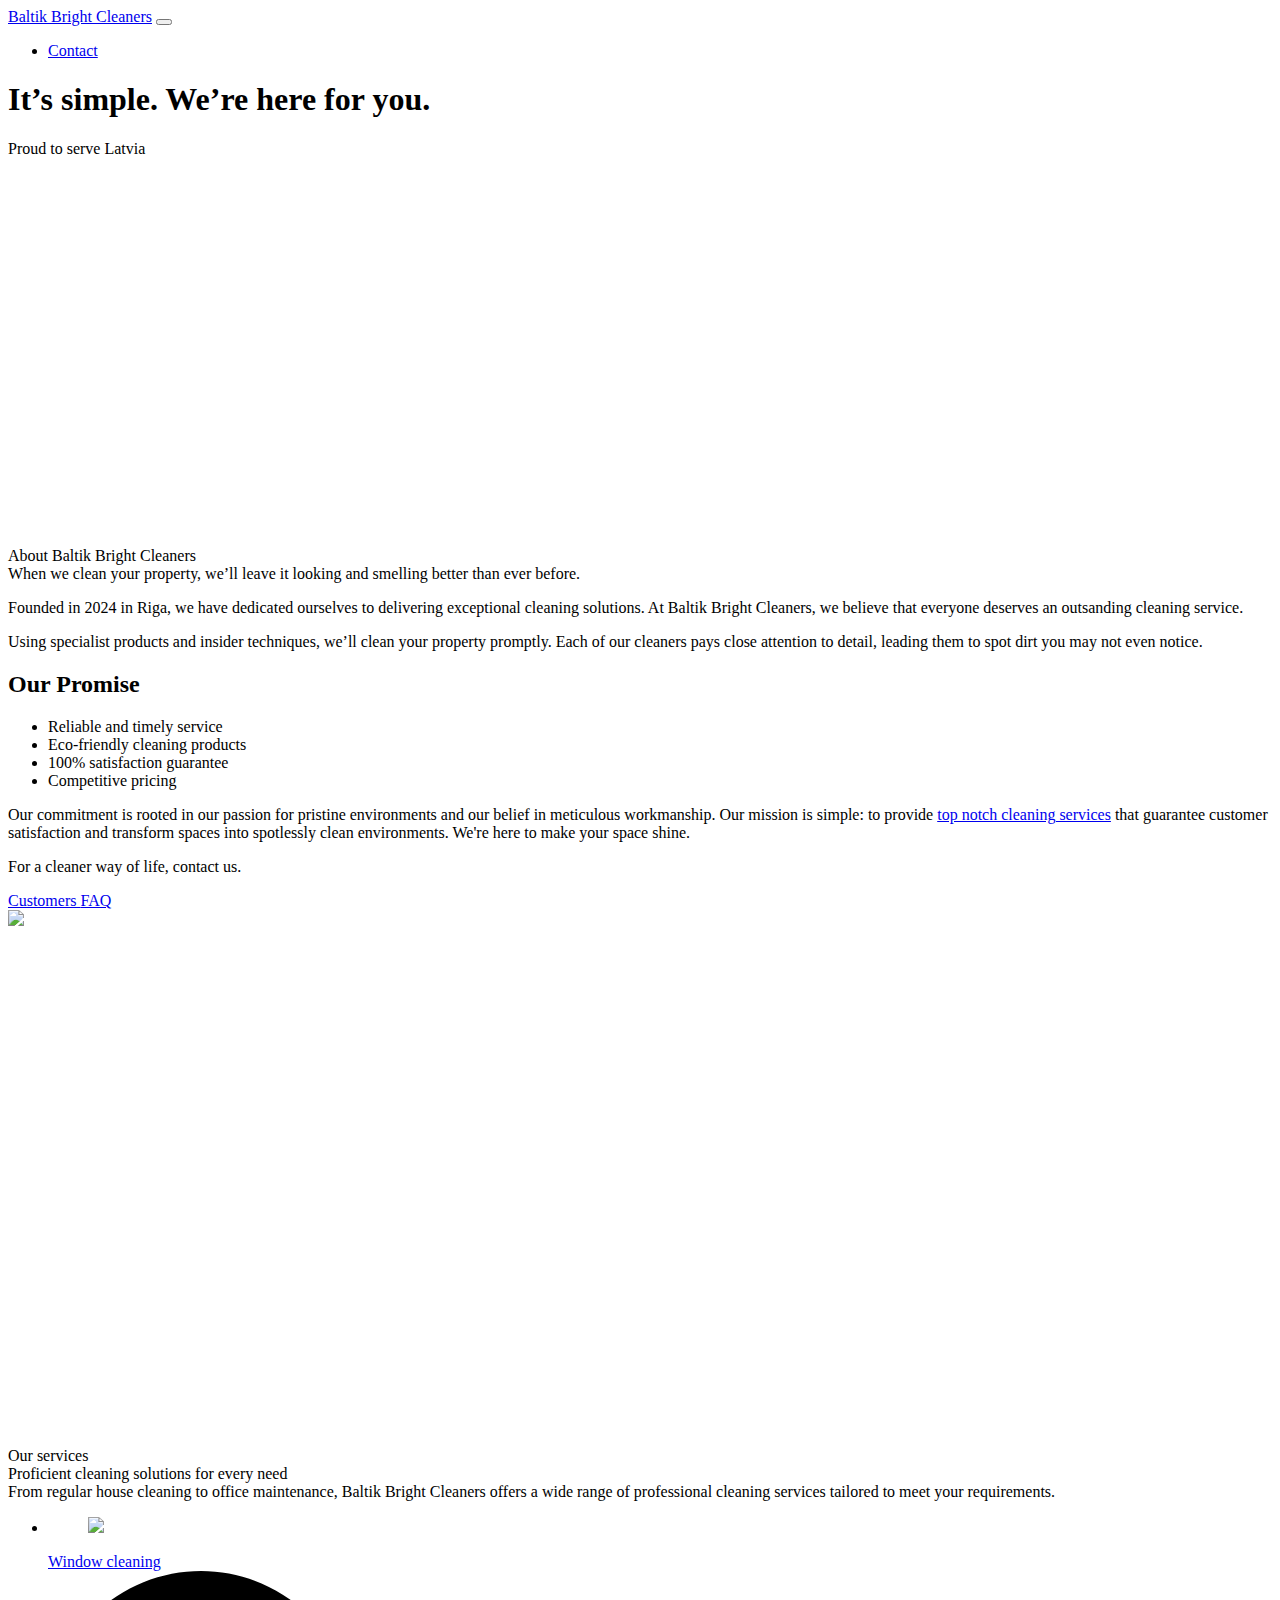
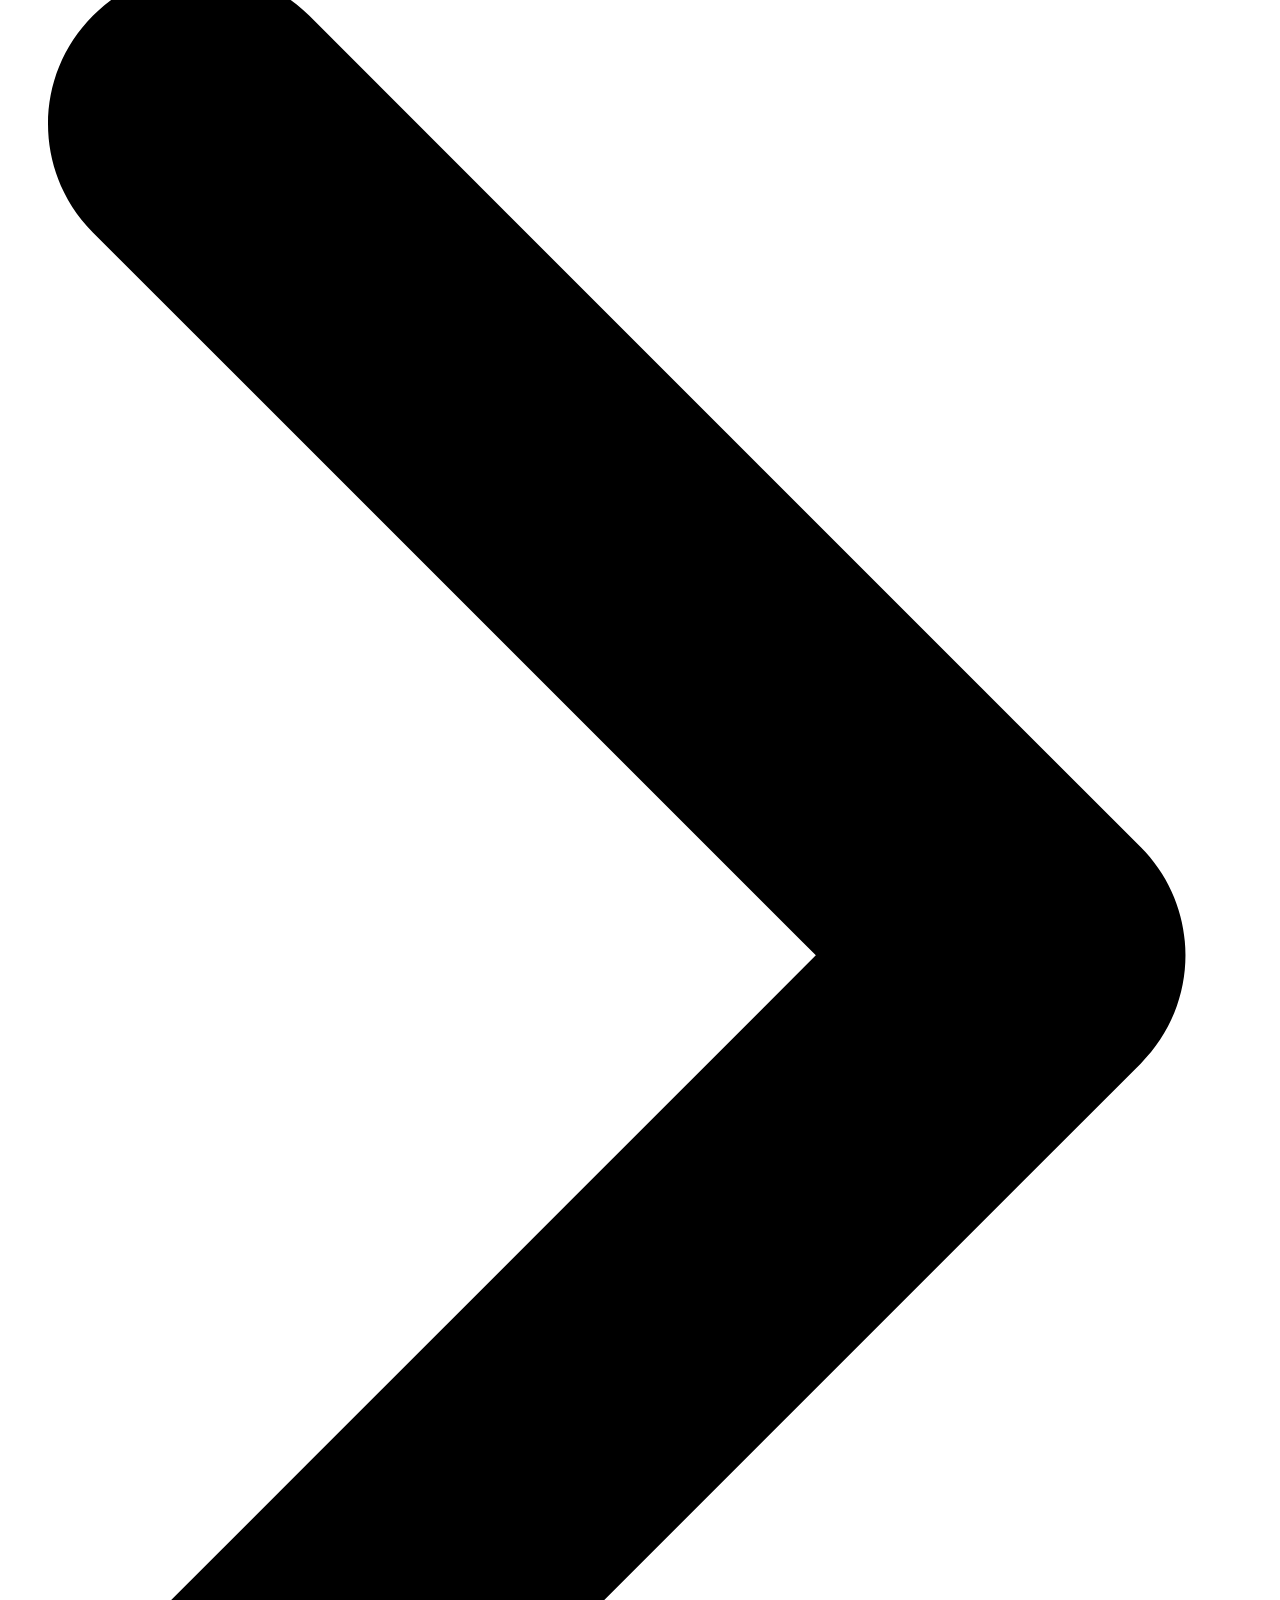
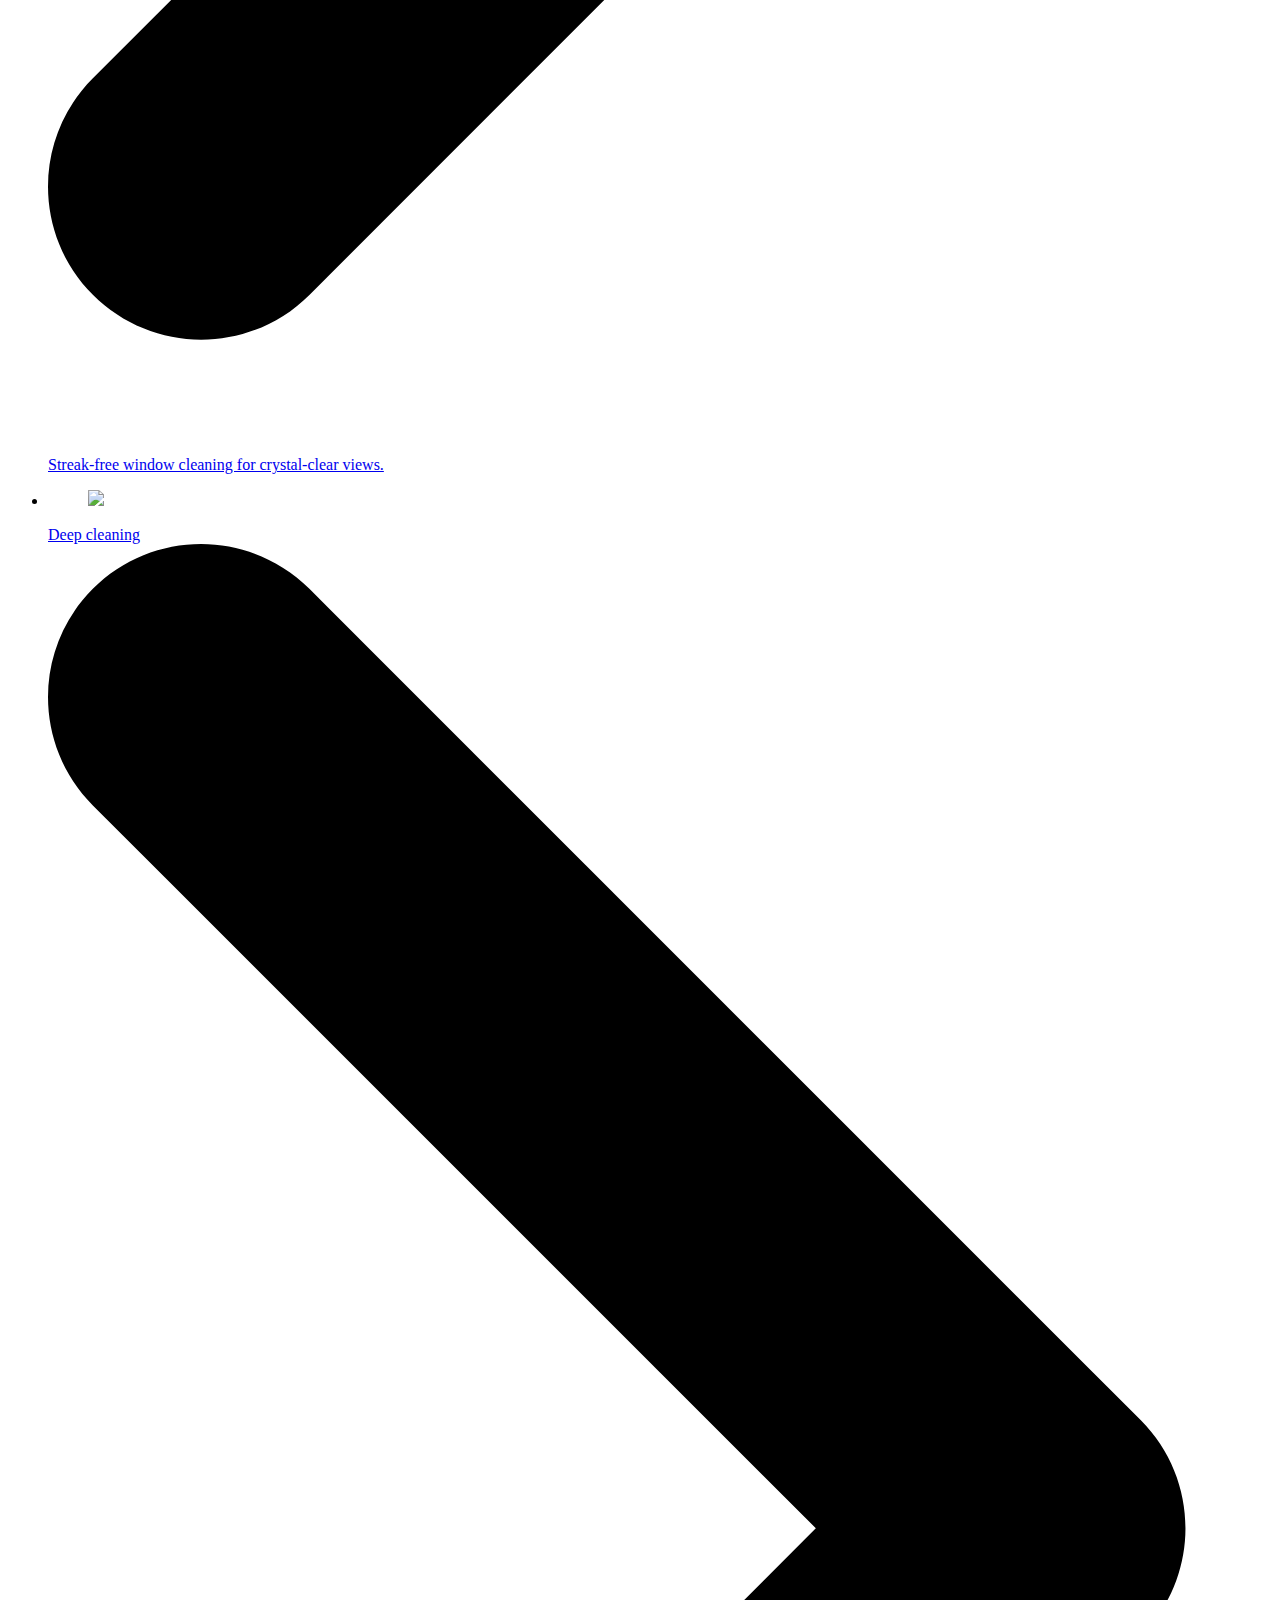
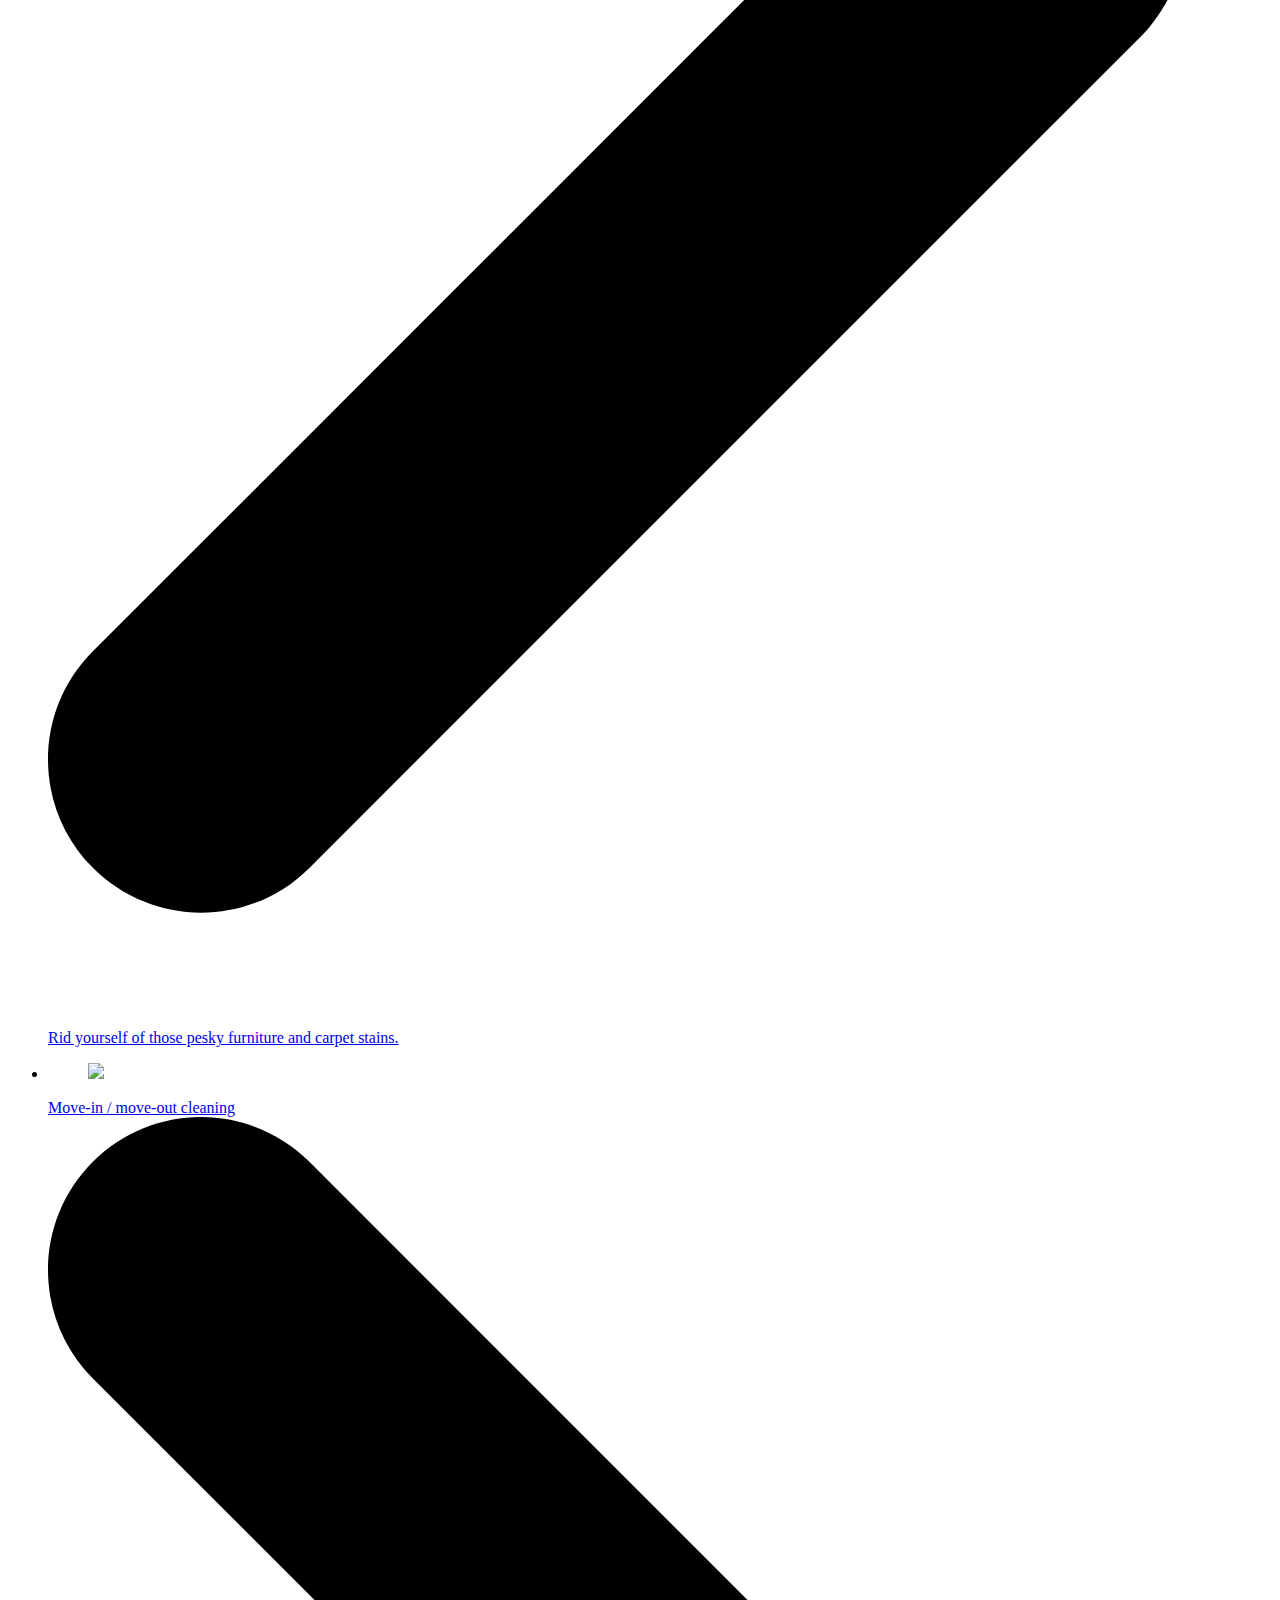
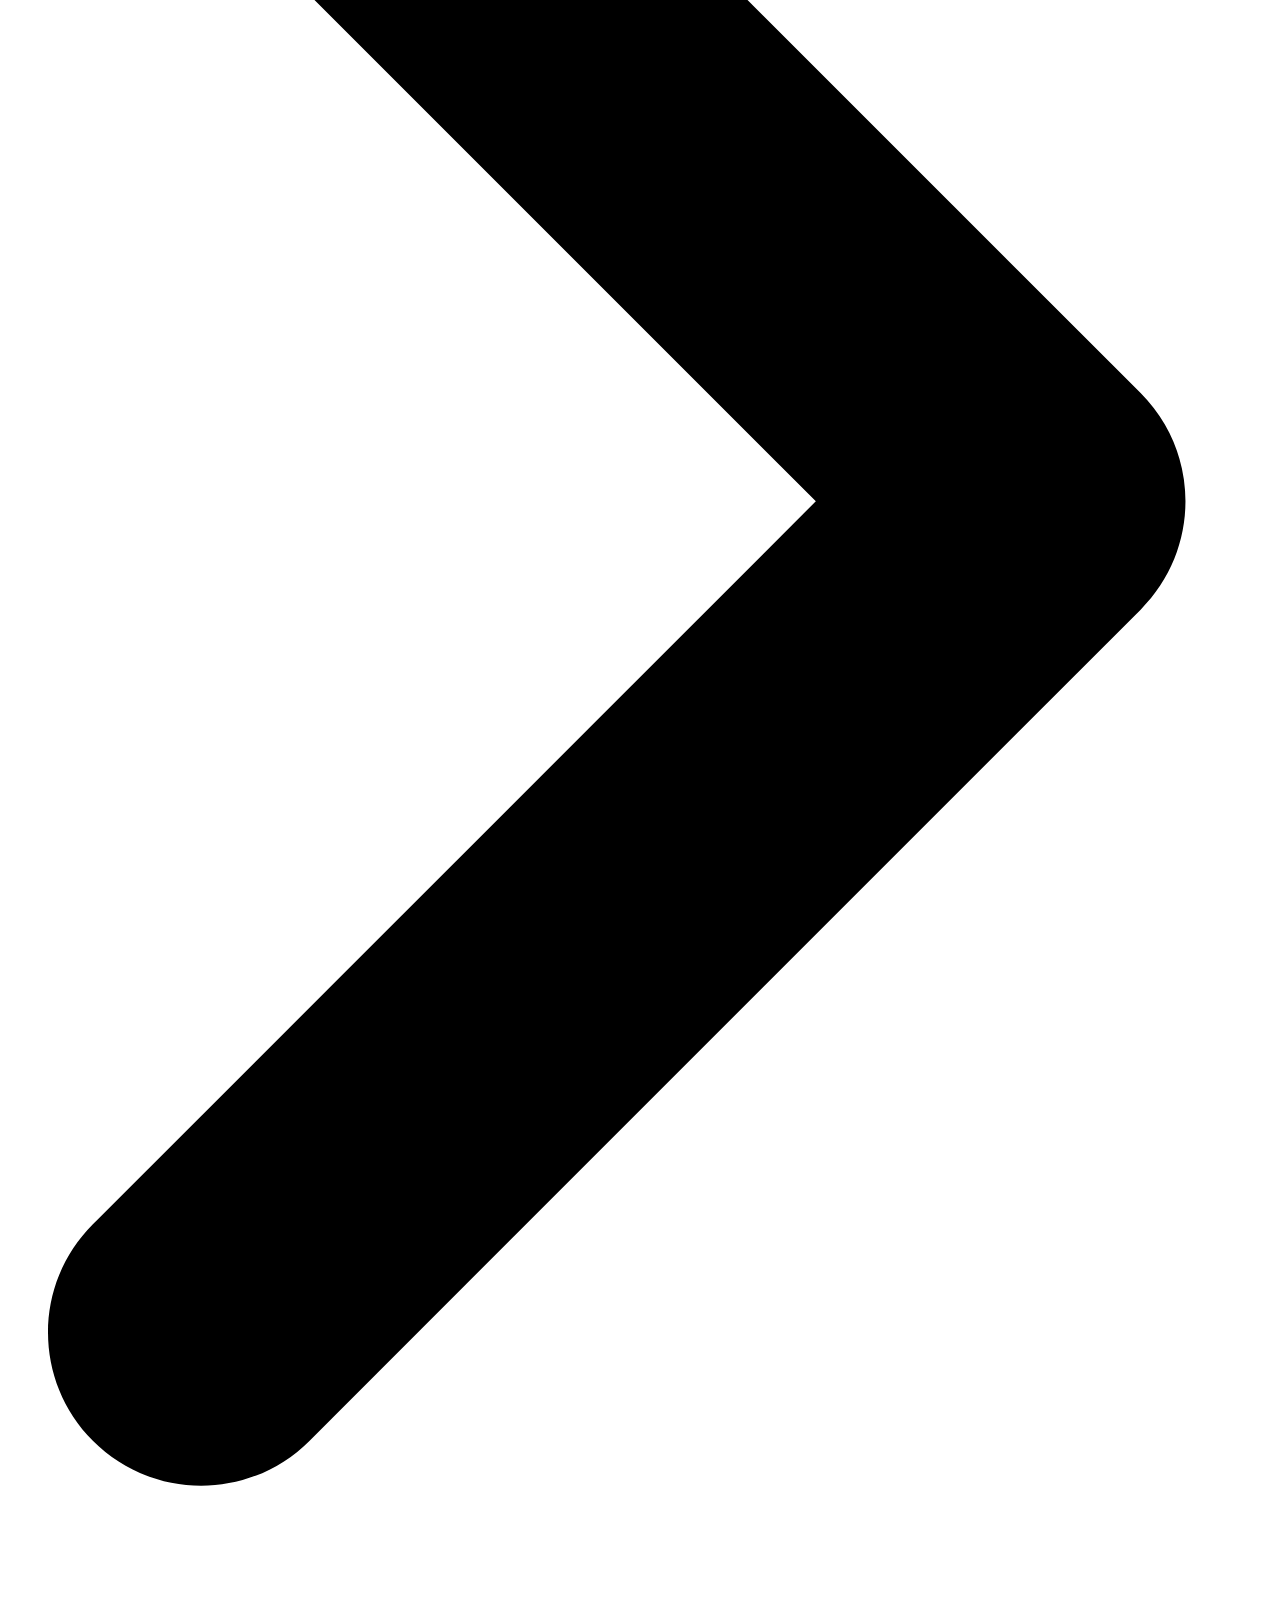
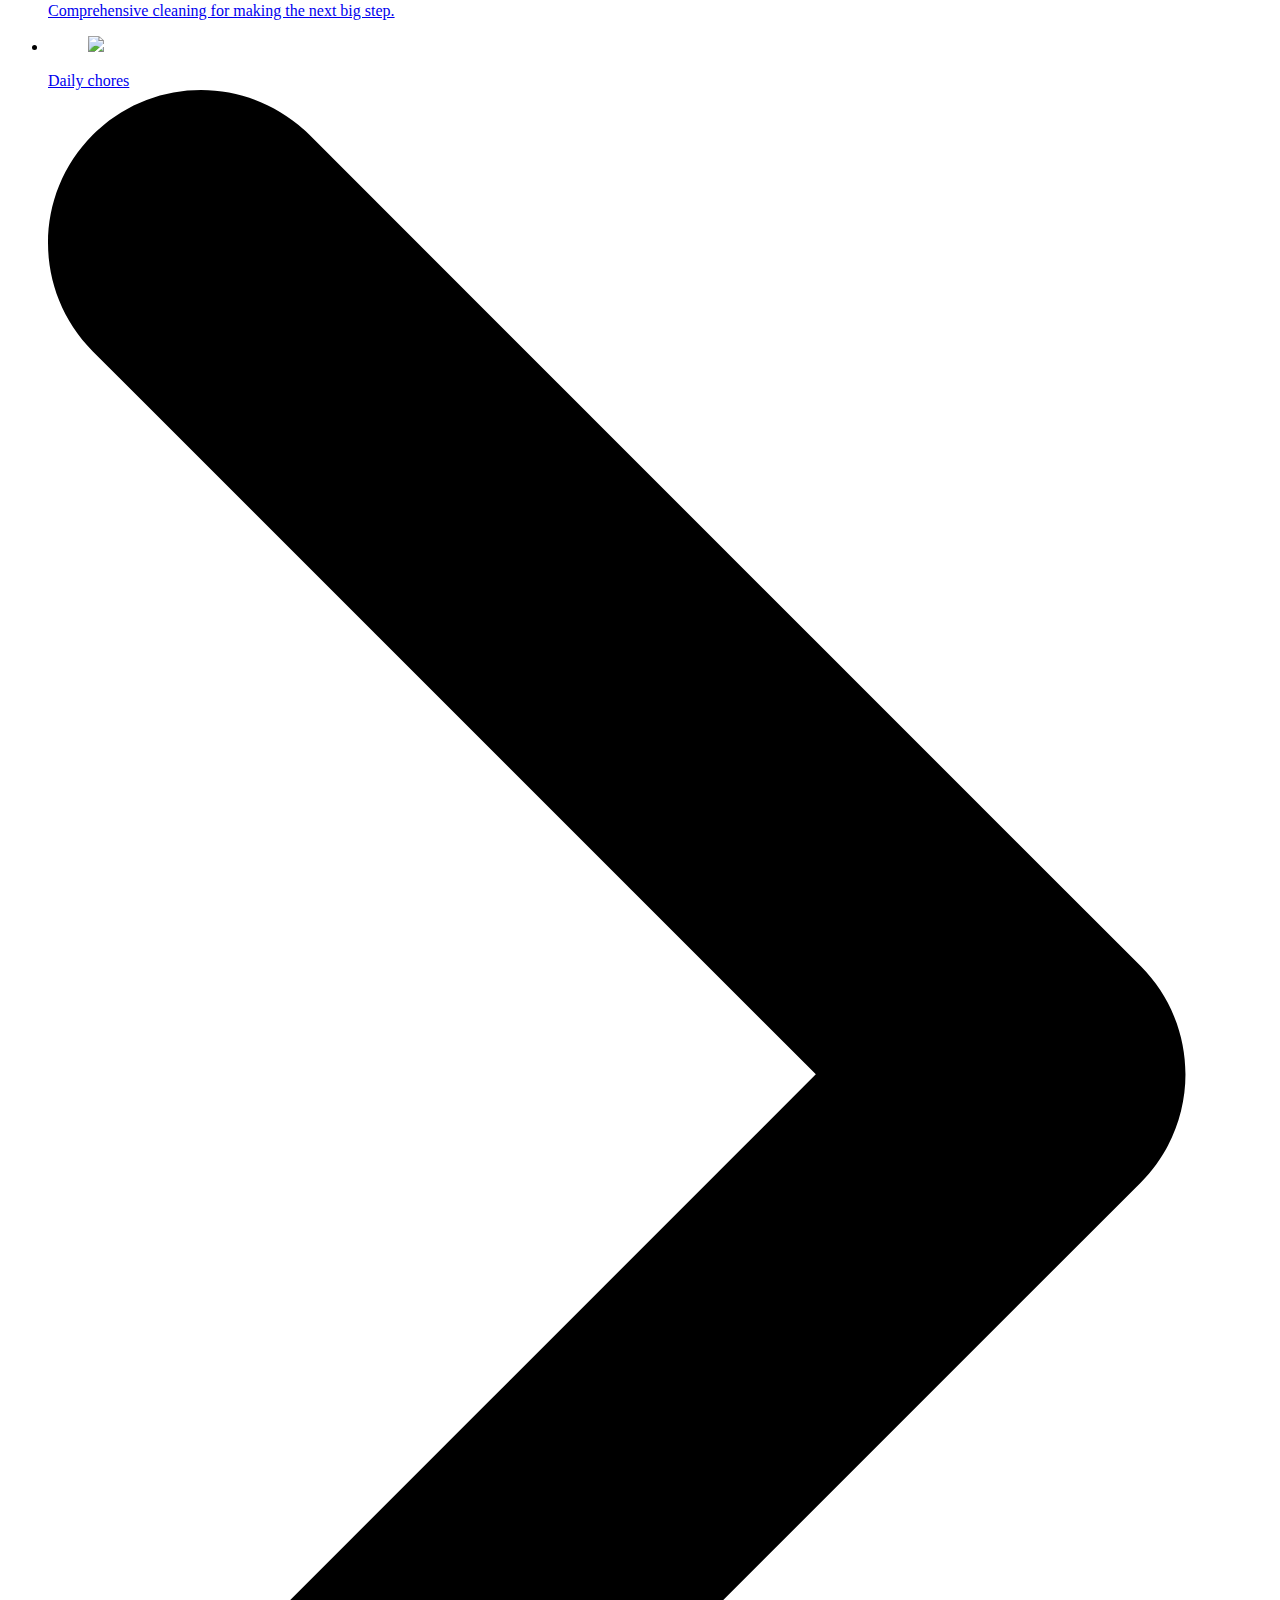
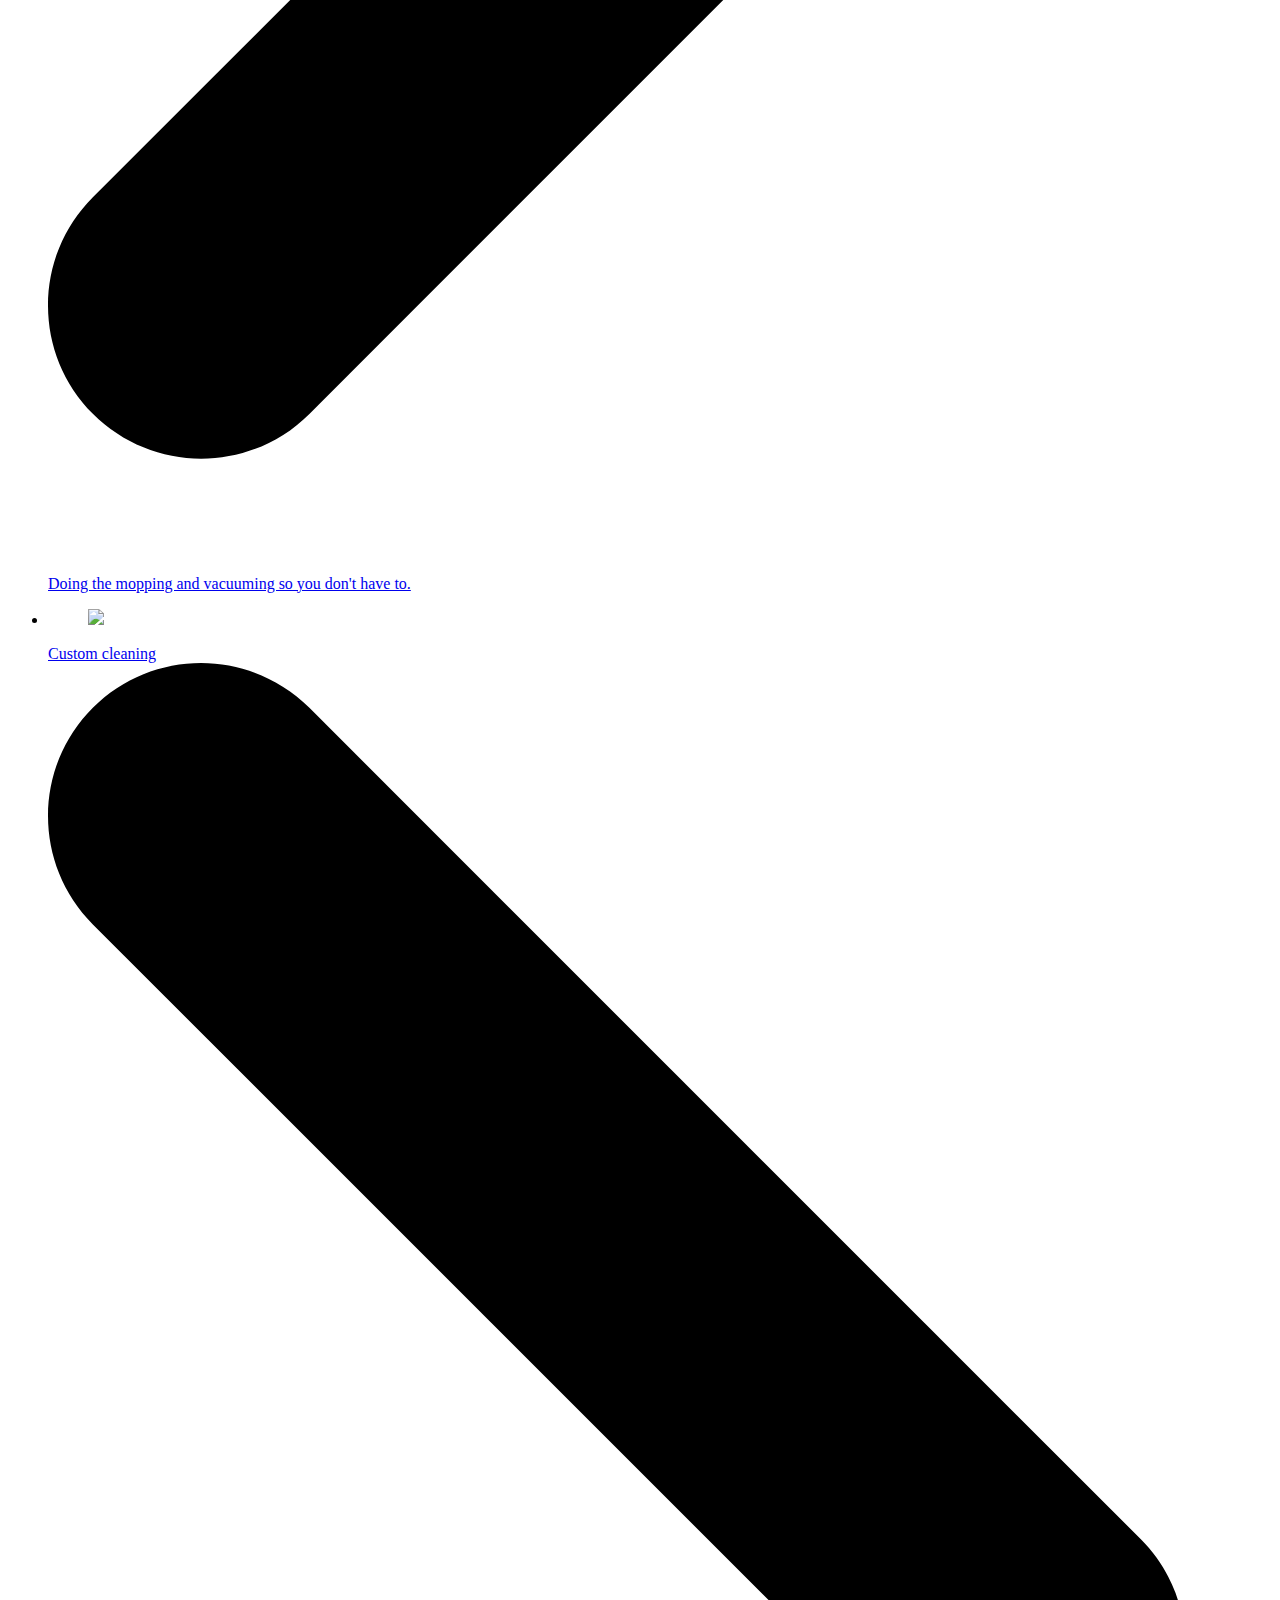
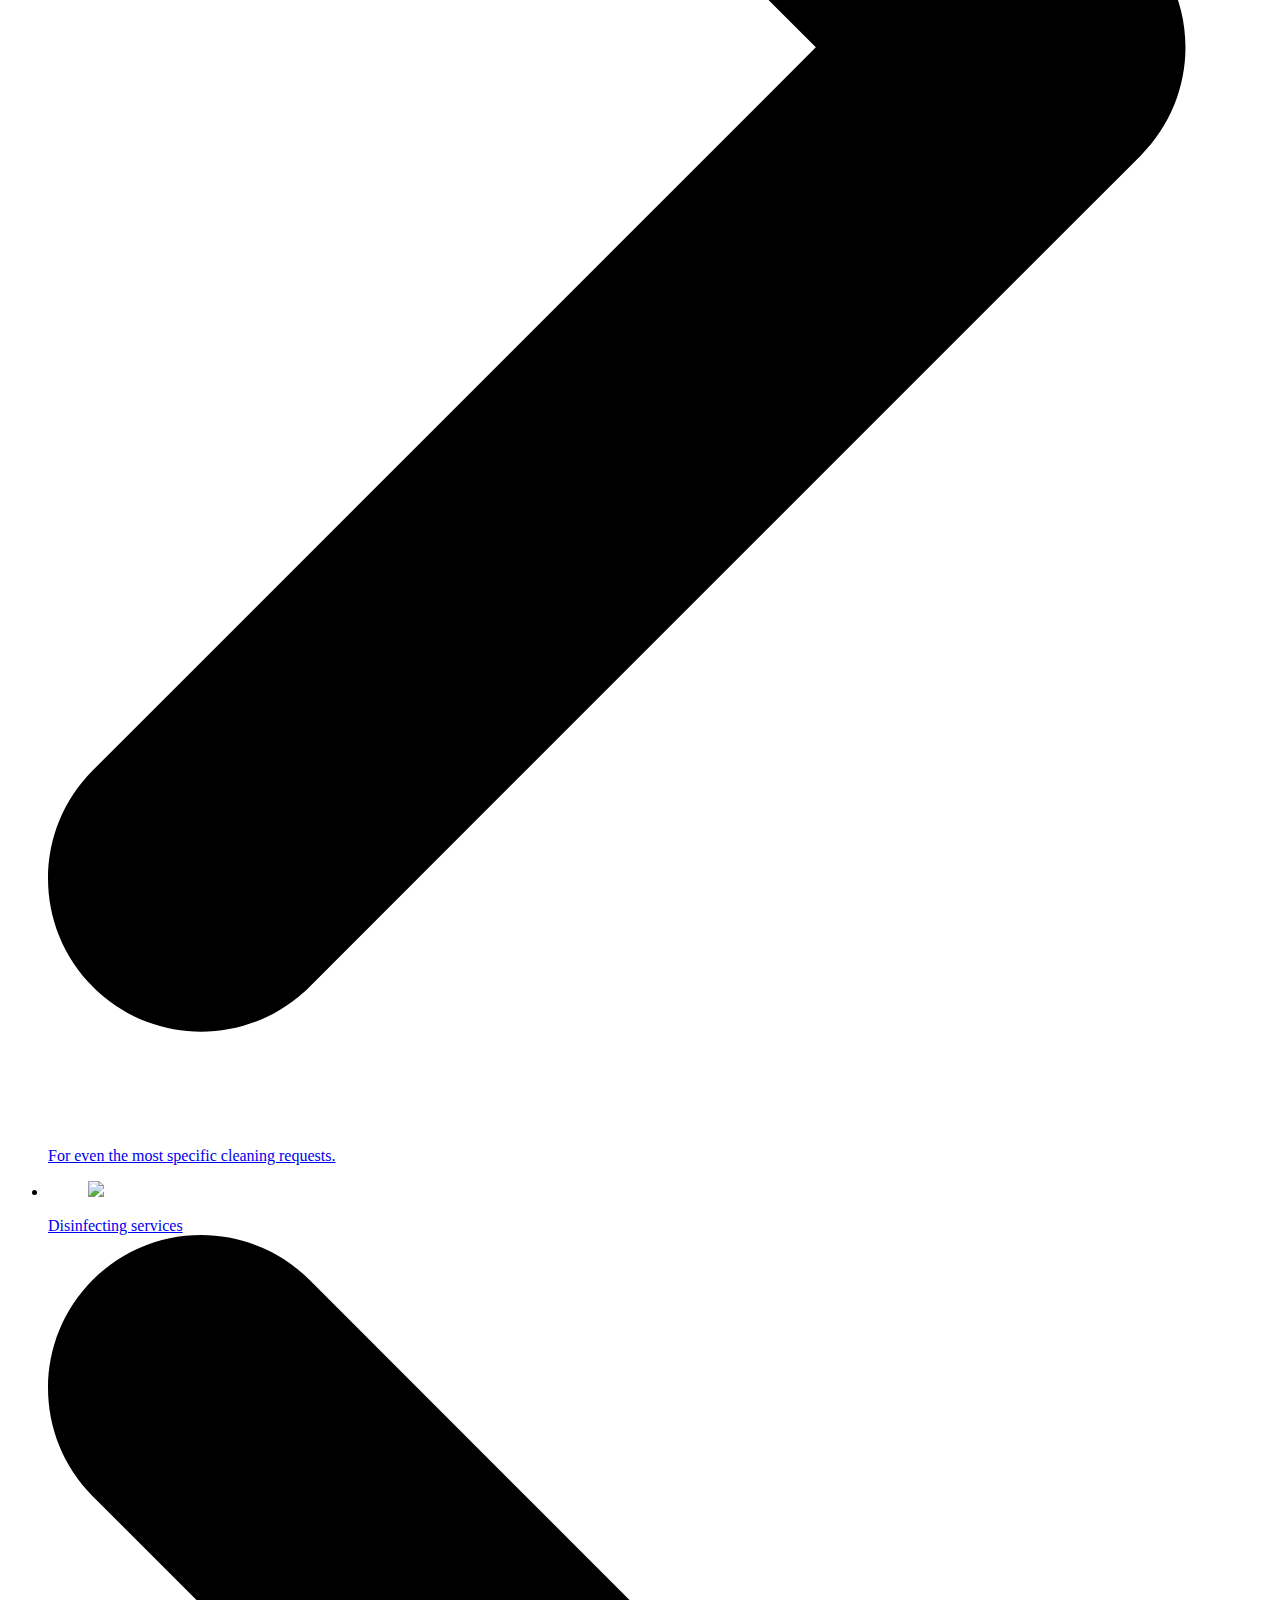
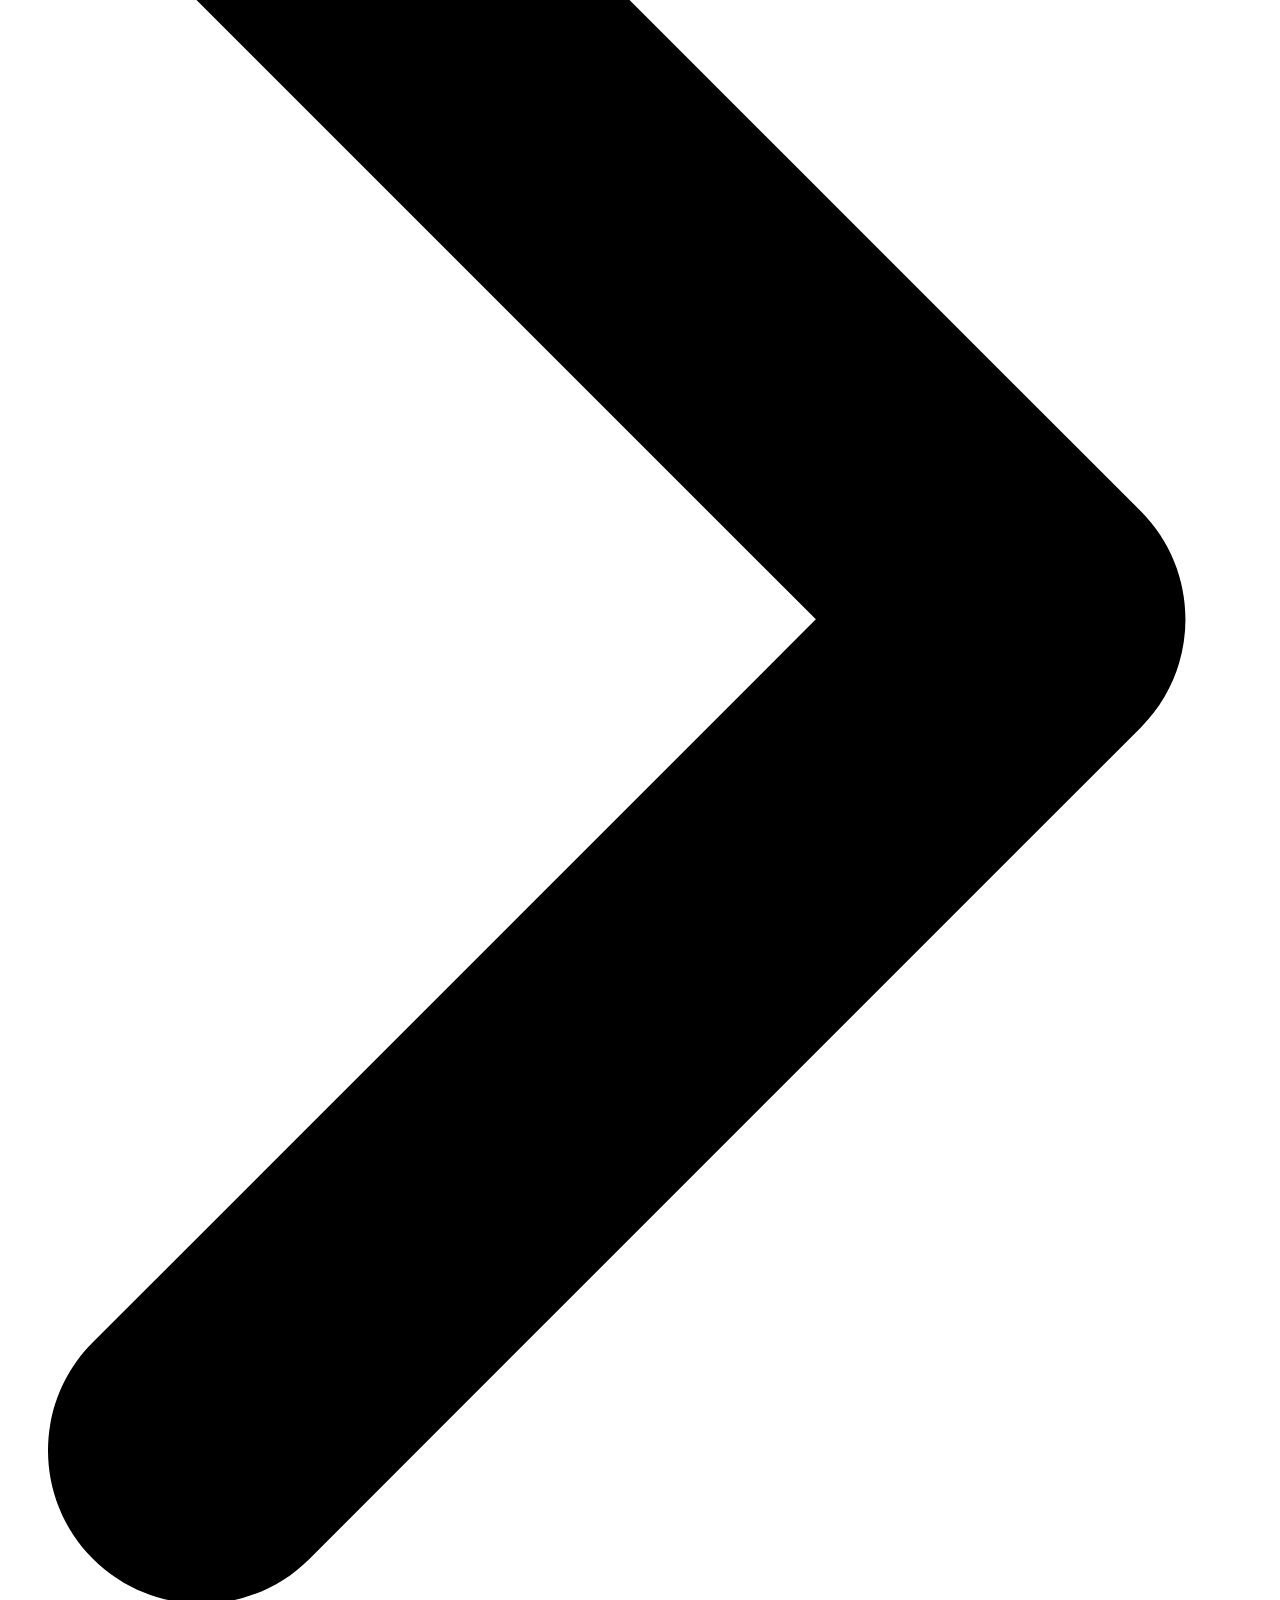
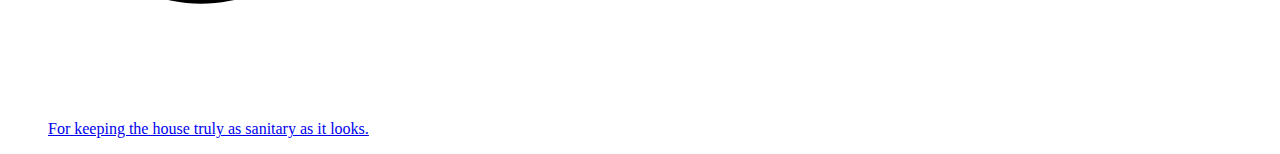
==== commit 41fa0182: "complete rework of selected target page" ====
--- a/about/index.html
+++ b/about/index.html
@@ -9,10 +9,10 @@
   <meta content="origin-when-cross-origin" name="referrer">
   <script defer src="https://code.jquery.com/jquery-3.7.1.min.js"
     integrity="sha256-/JqT3SQfawRcv/BIHPThkBvs0OEvtFFmqPF/lYI/Cxo=" crossorigin="anonymous"></script>
-    <script defer src="../assets/js/site.js"></script>
-    <link rel="preload" href="../assets/css/site.css" as="style" />
-    <link rel="stylesheet" href="../assets/css/site.css">
-    <link rel="icon" href="../assets/favicon.ico" type="image/x-icon" />
+    <script defer src="./assets/js/site.js"></script>
+    <link rel="preload" href="./assets/css/site.css" as="style" />
+    <link rel="stylesheet" href="./assets/css/site.css">
+    <link rel="icon" href="./assets/favicon.ico" type="image/x-icon" />
   <title>Baltik Bright Cleaners | About Us</title>
   <meta name="title" content="Baltik Bright Cleaners | About Us">
 </head>
@@ -108,7 +108,7 @@
                           <li>Competitive pricing</li>
                       </ul>
                       <p>Our commitment is rooted in our passion for pristine environments and our belief in meticulous workmanship.
-                        Our mission is simple: to provide <a href="./services">top notch cleaning services</a> that guarantee customer satisfaction and transform spaces into spotlessly clean environments.
+                        Our mission is simple: to provide <a href="./index">top notch cleaning services</a> that guarantee customer satisfaction and transform spaces into spotlessly clean environments.
                         We're here to make your space shine.
                       </p>
                       <p>For a cleaner way of life, contact us. </p>
@@ -118,6 +118,12 @@
                         <a class="sb-cta-wrapper__btn sb-button sb-button--secondary"
                           href="./testimonials" rel=" " target="">
                           Customers
+                        </a>
+                      </span>
+                      <span>
+                        <a class="sb-cta-wrapper__btn sb-button sb-button--secondary"
+                          href="./faq" rel=" " target="">
+                          FAQ
                         </a>
                       </span>
                     </div>
@@ -142,77 +148,192 @@
         </div>
       </div>
     </section>
-
-    <section id="contact-cta-section"
-      class="sb-section sb-section-opt-light option-mobile-align-icons-left option-align-left option-section-hero option-align-icons-right">
+    <section id="service-overview"
+      class="sb-section sb-section-opt-light option-items-shadow option-items-shadow-on-hover option-collection-title-decoration-arrow option-grid-align-default option-columns-3col option-image-color-hover-revert option-imagesize-lg option-imagecrop-rectangle-landscape option-align-content-left option-card-hover-animation-grow">
       <div class="container sb-container-fixed sb-container">
         <div class="row sb-row sb-row-opt-padding-top-large sb-row-opt-padding-bottom-large sb-row-opt-center">
-          <div
-            class="sb-column col-xs-12 col-sm-12 col-md-6 col-lg-6 col-xl-6 col-xs-offset-0 col-sm-offset-0 col-md-offset-0 col-lg-offset-0 col-xl-offset-0 sb-component-">
+          <div class="sb-column col-xs-12 col-sm-12 col-md-12 col-lg-12 col-xl-12
+              col-xs-offset-0
+              col-sm-offset-0
+              col-md-offset-0
+              col-lg-offset-0
+              col-xl-offset-0
+              sb-component-items-grid">
             <div class="sb-column-content ">
-              <div
-                class="row sb-row sb-row-opt-padding-top-none sb-row-opt-padding-bottom-none sb-row-opt-center sb-row-opt-no-component-padding">
-                <div
-                  class="sb-column col-xs-12 col-sm-12 col-md-12 col-lg-12 col-xl-12 col-xs-offset-0 col-sm-offset-0 col-md-offset-0 col-lg-offset-0 col-xl-offset-0 sb-component-section-title">
-                  <div class="sb-column-content ">
-                    <div style="display: none;"></div>
-                    <div class="sb-section-title sb-section-alignable option-width aos-init aos-animate">Contact us for
-                      a free quote</div>
+              <div class="sb-items-grid">
+                <div class="sb-items-grid__content option-width sb-section-alignable">
+                  <div class="sb-section-title aos-init aos-animate">Our services</div>
+                  <div class="sb-section-subtitle aos-init aos-animate">Proficient cleaning solutions for every need</div>
+                  <div class="sb-paragraph aos-init aos-animate">
+                    From regular house cleaning to office
+                    maintenance, Baltik Bright Cleaners offers a wide range of professional cleaning services tailored
+                    to meet your requirements.
                   </div>
                 </div>
-              </div>
-
-              <div
-                class="row sb-row sb-row-opt-padding-top-none sb-row-opt-padding-bottom-none sb-row-opt-center sb-row-opt-no-component-padding">
-                <div
-                  class="sb-column col-xs-12 col-sm-12 col-md-12 col-lg-12 col-xl-12 col-xs-offset-0 col-sm-offset-0 col-md-offset-0 col-lg-offset-0 col-xl-offset-0 sb-component-section-subtitle">
-                  <div class="sb-column-content ">
-                    <div class="sb-section-subtitle sb-section-alignable option-width aos-init aos-animate">
-                      Feel free to give us a call or send us an
-                      email with any questions or comments you have.
-                    </div>
-                  </div>
-                </div>
-              </div>
-
-              <div
-                class="row sb-row sb-row-opt-padding-top-none sb-row-opt-padding-bottom-none sb-row-opt-center sb-row-opt-no-component-padding">
-                <div
-                  class="sb-column col-xs-12 col-sm-12 col-md-12 col-lg-12 col-xl-12 col-xs-offset-0 col-sm-offset-0 col-md-offset-0 col-lg-offset-0 col-xl-offset-0 sb-component-paragraph">
-                  <div class="sb-column-content ">
-                    <div class="sb-paragraph option-width sb-section-alignable aos-init aos-animate">
-                    </div>
-                  </div>
-                </div>
-              </div>
-
-              <div
-                class="row sb-row sb-row-opt-padding-top-none sb-row-opt-padding-bottom-none sb-row-opt-center sb-row-opt-no-component-padding">
-                <div
-                  class="sb-column col-xs-12 col-sm-12 col-md-12 col-lg-12 col-xl-12 col-xs-offset-0 col-sm-offset-0 col-md-offset-0 col-lg-offset-0 col-xl-offset-0 sb-component-call-to-action">
-                  <div class="sb-column-content ">
-                    <p>
-                    </p>
-                    <div class="sb-cta-wrapper sb-section-alignable ">
-                      <span class="aos-init aos-animate">
-                        <a class="sb-cta-wrapper__btn sb-button sb-button--secondary call-to-action"
-                          href="./contact" rel=" " target="">
-                          Contact
-                        </a>
-                      </span>
-                    </div>
-                  </div>
-                </div>
-              </div>
-            </div>
-          </div>
-
-          <div
-            class="sb-column col-xs-12 col-sm-12 col-md-12 col-lg-12 col-xl-12 col-xs-offset-0 col-sm-offset-0 col-md-offset-0 col-lg-offset-0 col-xl-offset-0 sb-component-social-strip">
-            <div class="sb-column-content ">
-              <p>
-              </p>
-              <div class="sb-social-strip sb-section-alignable">
+                <ul class="sb-items-grid__items items-grid sb-section-alignable">
+                  <li class="items-grid__item aos-init aos-animate">
+                    <a aria-label="Read more" class="items-grid__item-body"
+                      href="./index#window-cleaning" rel=" " target="">
+                      <div class="items-grid__item-image">
+                        <figure class="option-image lazy"
+                          style="background-image: url('./assets/img/window-375.webp');">
+                          <img
+                            src="./assets/img/window-375.webp">
+                        </figure>
+                      </div>
+                      <div class="items-grid__item-content">
+                        <div class="items-grid__header h3">
+                          Window cleaning
+                          <svg fill="none" viewBox="0 0 10 17" xmlns="http://www.w3.org/2000/svg">
+                            <path
+                              d="M1.25111 16.0843c-.320261 0-.640343-.1222-.88465-.3663-.488613-.4886-.488613-1.2807 0-1.7693l5.90679-5.90664L.36646 2.13545c-.488613-.48844-.488613-1.28069 0-1.769124.488434-.488435 1.28069-.488435 1.76912 0L8.92684 7.15759c.48844.48843.48844 1.28068 0 1.7693L2.13558 15.7181c-.24412.244-.56421.3662-.88447.3662Z"
+                              fill="#000"></path>
+                          </svg>
+                        </div>
+                        <div class="items-grid__description">
+                          Streak-free window cleaning for crystal-clear views.
+                        </div>
+                      </div>
+                    </a>
+                  </li>
+
+                  <li class="items-grid__item aos-init aos-animate">
+                    <a aria-label="Read more" class="items-grid__item-body"
+                      href="./index#deep-cleaning" rel=" " target="">
+                      <div class="items-grid__item-image">
+                        <figure class="option-image lazy"
+                          style="background-image: url('./assets/img/upholstery-375.webp');">
+                          <img
+                            src="./assets/img/upholstery-375.webp">
+                        </figure>
+                      </div>
+                      <div class="items-grid__item-content">
+                        <div class="items-grid__header h3">
+                          Deep cleaning
+
+                          <svg fill="none" viewBox="0 0 10 17" xmlns="http://www.w3.org/2000/svg">
+                            <path
+                              d="M1.25111 16.0843c-.320261 0-.640343-.1222-.88465-.3663-.488613-.4886-.488613-1.2807 0-1.7693l5.90679-5.90664L.36646 2.13545c-.488613-.48844-.488613-1.28069 0-1.769124.488434-.488435 1.28069-.488435 1.76912 0L8.92684 7.15759c.48844.48843.48844 1.28068 0 1.7693L2.13558 15.7181c-.24412.244-.56421.3662-.88447.3662Z"
+                              fill="#000"></path>
+                          </svg>
+                        </div>
+                        <div class="items-grid__description">
+                          Rid yourself of those pesky furniture and carpet stains.
+                        </div>
+                      </div>
+                    </a>
+                  </li>
+
+                  <li class="items-grid__item aos-init aos-animate">
+                    <a aria-label="Read more" class="items-grid__item-body"
+                      href="./index#move-cleaning" rel=" " target="">
+
+                      <div class="items-grid__item-image">
+                        <figure class="option-image lazy"
+                          style="background-image: url('./assets/img/office-375.webp');">
+                          <img
+                            src="./assets/img/office-375.webp">
+                        </figure>
+                      </div>
+
+                      <div class="items-grid__item-content">
+                        <div class="items-grid__header h3">
+                          Move-in / move-out cleaning
+
+                          <svg fill="none" viewBox="0 0 10 17" xmlns="http://www.w3.org/2000/svg">
+                            <path
+                              d="M1.25111 16.0843c-.320261 0-.640343-.1222-.88465-.3663-.488613-.4886-.488613-1.2807 0-1.7693l5.90679-5.90664L.36646 2.13545c-.488613-.48844-.488613-1.28069 0-1.769124.488434-.488435 1.28069-.488435 1.76912 0L8.92684 7.15759c.48844.48843.48844 1.28068 0 1.7693L2.13558 15.7181c-.24412.244-.56421.3662-.88447.3662Z"
+                              fill="#000"></path>
+                          </svg>
+                        </div>
+
+                        <div class="items-grid__description">
+                          Comprehensive cleaning for making the next big step.
+                        </div>
+                      </div>
+                    </a>
+                  </li>
+
+                  <li class="items-grid__item aos-init aos-animate">
+                    <a aria-label="Read more" class="items-grid__item-body"
+                      href="./index#daily-chores" rel=" " target="">
+                      <div class="items-grid__item-image">
+                        <figure class="option-image lazy"
+                          style="background-image: url('./assets/img/carpet-375.webp');">
+                          <img
+                            src="./assets/img/carpet-375.webp">
+                        </figure>
+                      </div>
+                      <div class="items-grid__item-content">
+                        <div class="items-grid__header h3">
+                          Daily chores
+
+                          <svg fill="none" viewBox="0 0 10 17" xmlns="http://www.w3.org/2000/svg">
+                            <path
+                              d="M1.25111 16.0843c-.320261 0-.640343-.1222-.88465-.3663-.488613-.4886-.488613-1.2807 0-1.7693l5.90679-5.90664L.36646 2.13545c-.488613-.48844-.488613-1.28069 0-1.769124.488434-.488435 1.28069-.488435 1.76912 0L8.92684 7.15759c.48844.48843.48844 1.28068 0 1.7693L2.13558 15.7181c-.24412.244-.56421.3662-.88447.3662Z"
+                              fill="#000"></path>
+                          </svg>
+                        </div>
+                        <div class="items-grid__description">Doing the mopping and vacuuming so you don't have to.</div>
+                      </div>
+                    </a>
+                  </li>
+
+                  <li class="items-grid__item aos-init aos-animate">
+                    <a aria-label="Read more" class="items-grid__item-body"
+                      href="./index#custom-cleaning" rel=" " target="">
+                      <div class="items-grid__item-image">
+                        <figure class="option-image lazy"
+                          style="background-image: url('./assets/img/kitchen-375.webp');">
+                          <img
+                            src="./assets/img/kitchen-375.webp">
+                        </figure>
+                      </div>
+
+                      <div class="items-grid__item-content">
+                        <div class="items-grid__header h3">
+                          Custom cleaning
+
+                          <svg fill="none" viewBox="0 0 10 17" xmlns="http://www.w3.org/2000/svg">
+                            <path
+                              d="M1.25111 16.0843c-.320261 0-.640343-.1222-.88465-.3663-.488613-.4886-.488613-1.2807 0-1.7693l5.90679-5.90664L.36646 2.13545c-.488613-.48844-.488613-1.28069 0-1.769124.488434-.488435 1.28069-.488435 1.76912 0L8.92684 7.15759c.48844.48843.48844 1.28068 0 1.7693L2.13558 15.7181c-.24412.244-.56421.3662-.88447.3662Z"
+                              fill="#000"></path>
+                          </svg>
+                        </div>
+                        <div class="items-grid__description">
+                          For even the most specific cleaning requests.
+                        </div>
+                      </div>
+                    </a>
+                  </li>
+                  <li class="items-grid__item aos-init aos-animate">
+                    <a aria-label="Read more" class="items-grid__item-body"
+                      href="./index#disinfecting-services" rel=" " target="">
+                      <div class="items-grid__item-image">
+                        <figure class="option-image lazy"
+                          style="background-image: url('./assets/img/spray-bottle-375.webp');">
+                          <img
+                            src="./assets/img/spray-bottle-375.webp">
+                        </figure>
+                      </div>
+
+                      <div class="items-grid__item-content">
+                        <div class="items-grid__header h3">
+                          Disinfecting services
+
+                          <svg fill="none" viewBox="0 0 10 17" xmlns="http://www.w3.org/2000/svg">
+                            <path
+                              d="M1.25111 16.0843c-.320261 0-.640343-.1222-.88465-.3663-.488613-.4886-.488613-1.2807 0-1.7693l5.90679-5.90664L.36646 2.13545c-.488613-.48844-.488613-1.28069 0-1.769124.488434-.488435 1.28069-.488435 1.76912 0L8.92684 7.15759c.48844.48843.48844 1.28068 0 1.7693L2.13558 15.7181c-.24412.244-.56421.3662-.88447.3662Z"
+                              fill="#000"></path>
+                          </svg>
+                        </div>
+                        <div class="items-grid__description">
+                          For keeping the house truly as sanitary as it looks.
+                        </div>
+                      </div>
+                    </a>
+                  </li>
+                </ul>
               </div>
             </div>
           </div>
